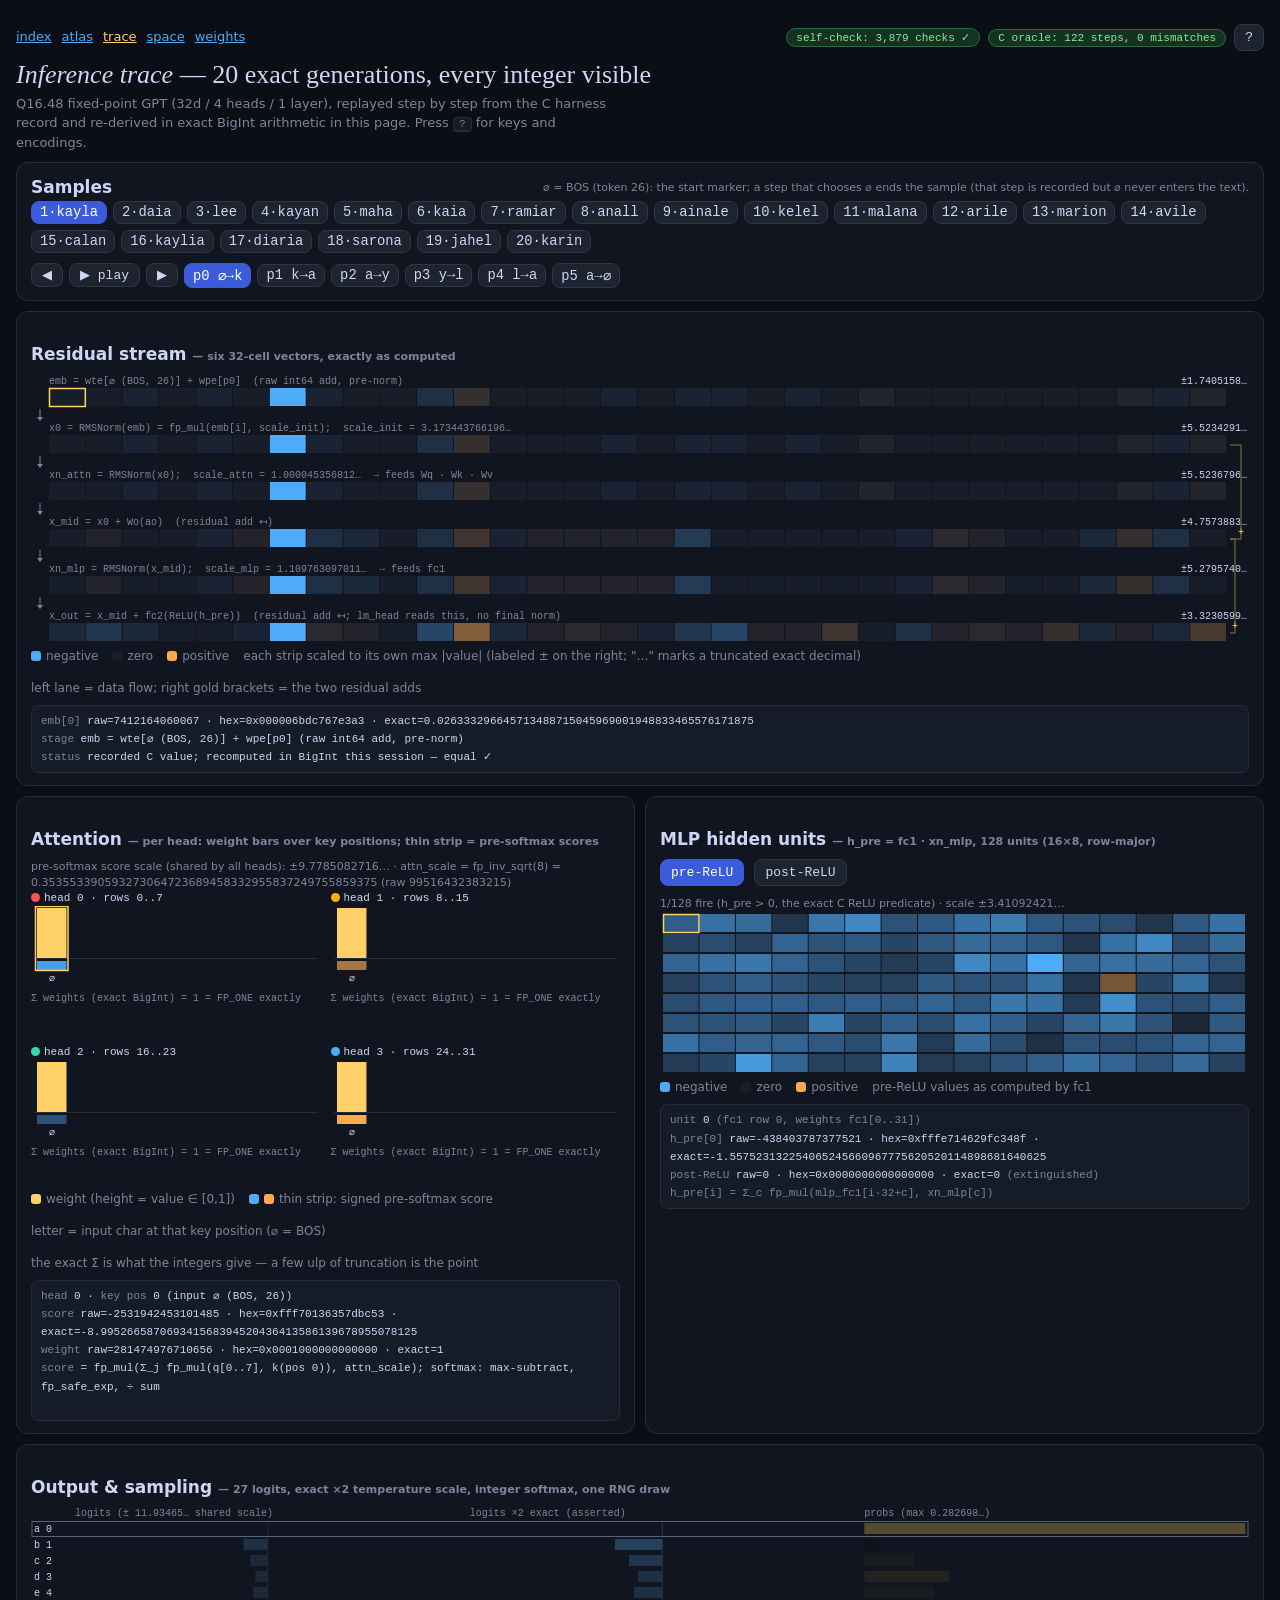
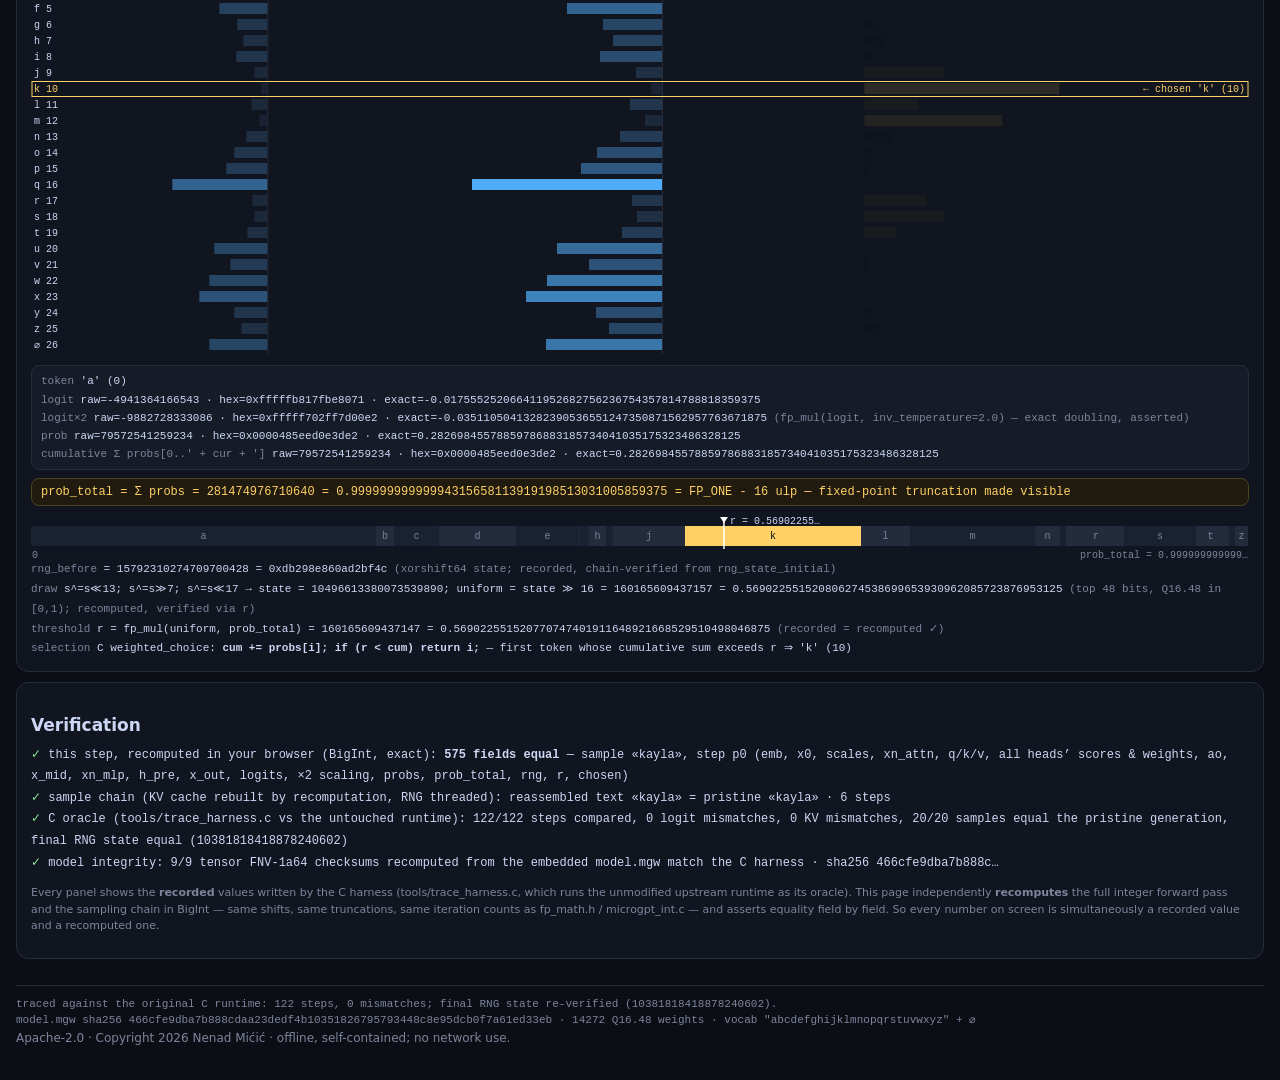
==== site/trace.html @ e71ec783 "Initial release: int-llm-viz Four self-contained offline pages visualizing the int-llm Q16.48 intege" ====
<!doctype html>
<html lang="en">
<head>
<meta charset="utf-8">
<meta name="viewport" content="width=device-width, initial-scale=1">
<title>Inference trace — int-llm Q16.48</title>
<!--
  int-llm-viz / trace.html — "Inference trace"
  Copyright 2026 Nenad Mićić
  SPDX-License-Identifier: Apache-2.0

  Self-contained offline page. It embeds the committed model.mgw, the C
  harness trace (data/trace.json), and an exact BigInt port of the
  integer-only inference path (fp_math.h + microgpt_int.c). Every number
  displayed is either a recorded C-oracle value shown exactly, or is
  recomputed in exact BigInt arithmetic and asserted equal to the record.
  Floating point is used only for display geometry (bar lengths, colors);
  those code sites are marked "display-only".
-->
<style>
/*
 * Copyright 2026 Nenad Mićić
 * SPDX-License-Identifier: Apache-2.0
 *
 * theme.css — shared design tokens and base components for the
 * int-llm-viz pages. Dark instrument-panel dialect adopted from
 * the author's four-square-balance / three-square-balance viewers.
 *
 * Color grammar (validated against surface #0b0e14 for CVD separation
 * and WCAG contrast; see README "Design notes"):
 *   diverging (signed weights):  --neg #4dabf7  <- neutral gray -> --pos #ffa94d
 *   sequential (0..1 magnitude): surface -> --gold #ffd166 (amber ramp)
 *   categorical heads (fixed order): --h0..--h3
 *   categorical vector families (fixed order): --fam-wte/--fam-lmh/--fam-wpe
 *   status (badges only): --good / --bad
 */
:root {
  --bg: #0b0e14;
  --panel: #11151f;
  --panel2: #161b28;
  --line: #262c3a;
  --ink: #cdd6f4;
  --dim: #7f849c;
  --accent: #3b5bdb;
  --good: #40c057;
  --bad: #fa5252;
  --gold: #ffd166;
  --neg: #4dabf7;
  --pos: #ffa94d;
  --h0: #fa5252;
  --h1: #fab005;
  --h2: #38d9a9;
  --h3: #4dabf7;
  --fam-wte: #74c0fc;
  --fam-lmh: #f783ac;
  --fam-wpe: #ffd43b;
  --mono: ui-monospace, "SF Mono", Menlo, Consolas, monospace;
  --serif: Georgia, "Times New Roman", serif;
}

* { box-sizing: border-box; }

/* -------- narrow-width safety --------
 * The pages are full of long unbreakable tokens (48-digit exact
 * decimals, sha-256 hashes, two's-complement hex). overflow-wrap:
 * anywhere lets those break as a last resort instead of forcing
 * body-level horizontal scroll at narrow widths; spaces remain the
 * preferred break points, so prose is unaffected. min-width: 0 lets
 * flex/grid children shrink to fit instead of widening the page. */
* { min-width: 0; }
body { overflow-wrap: anywhere; }
pre { overflow-x: auto; }

html, body { margin: 0; padding: 0; }

body {
  background: var(--bg);
  color: var(--ink);
  font: 15px/1.5 system-ui, -apple-system, "Segoe UI", Roboto, sans-serif;
}

main { max-width: 1320px; margin: 0 auto; padding: 16px; }

h1 {
  font: italic 400 26px/1.25 var(--serif);
  margin: 8px 0 2px;
}
h1 .plain { font-style: normal; }
h2 { font-size: 17px; margin: 18px 0 6px; }
h3 { font-size: 14px; margin: 12px 0 4px; color: var(--dim); }

p { max-width: 72ch; }
a { color: var(--neg); }
a:hover { color: var(--gold); }

.sub { color: var(--dim); font-size: 13px; margin: 2px 0 10px; }

.eq, code, kbd, .mono { font-family: var(--mono); font-size: 0.92em; }

kbd {
  border: 1px solid var(--line);
  border-bottom-width: 2px;
  border-radius: 4px;
  background: var(--panel2);
  padding: 0 5px;
  font-size: 11px;
}

.card {
  background: var(--panel);
  border: 1px solid var(--line);
  border-radius: 12px;
  padding: 12px 14px;
  margin: 10px 0;
}

.row { display: flex; gap: 10px; flex-wrap: wrap; align-items: center; }

/* -------- controls -------- */
button, select, input[type="text"], input[type="number"] {
  font: 13px var(--mono);
  color: var(--ink);
  background: #1e2330;
  border: 1px solid #313646;
  border-radius: 8px;
  padding: 5px 10px;
}
button { cursor: pointer; }
button:hover { border-color: var(--dim); }
button.on, button.primary, button[aria-pressed="true"] {
  background: var(--accent);
  border-color: var(--accent);
  color: #fff;
}
input[type="range"] { accent-color: var(--accent); }

/* keyboard accessibility: an unmistakable focus ring */
:focus-visible {
  outline: 2px solid var(--gold);
  outline-offset: 1px;
  border-radius: 4px;
}

/* -------- badges -------- */
.badge {
  display: inline-block;
  font: 11px var(--mono);
  border-radius: 999px;
  padding: 2px 9px;
  border: 1px solid var(--line);
  color: var(--dim);
}
.badge.pass { color: #8ce99a; background: #143222; border-color: #2b6b43; }
.badge.fail { color: #ffa8a8; background: #3a1420; border-color: #7a2b3b; }
.badge.info { color: #d0bcff; background: #2b2150; border-color: #4c3f82; }

/* -------- legend -------- */
.legend { display: flex; gap: 14px; flex-wrap: wrap; font-size: 12px; color: var(--dim); }
.legend .sw {
  display: inline-block; width: 10px; height: 10px;
  border-radius: 3px; margin-right: 5px; vertical-align: -1px;
}

/* -------- tooltip -------- */
.tip {
  position: fixed;
  z-index: 40;
  pointer-events: none;
  background: rgba(9, 13, 21, 0.95);
  border: 1px solid var(--line);
  border-radius: 8px;
  padding: 7px 9px;
  font: 11px/1.5 var(--mono);
  color: var(--ink);
  max-width: 420px;
  display: none;
  overflow-wrap: break-word;
}
.tip .k { color: var(--dim); }

/* -------- help overlay -------- */
.help-overlay {
  position: fixed; inset: 0; z-index: 50;
  background: rgba(5, 7, 11, 0.8);
  display: none;
  align-items: flex-start; justify-content: center;
  padding: 40px 16px;
}
.help-overlay.open { display: flex; }
.help-box {
  background: var(--panel);
  border: 1px solid var(--line);
  border-radius: 12px;
  max-width: 640px; max-height: 85vh; overflow: auto;
  padding: 18px 22px;
}
.help-box h2 { margin-top: 4px; }

/* top navigation strip shared by all pages */
.topnav {
  display: flex; gap: 10px; align-items: baseline; flex-wrap: wrap;
  font-size: 13px; padding: 8px 0 0;
}
.topnav .here { color: var(--gold); }

footer {
  color: var(--dim); font-size: 12px;
  margin: 26px 0 14px; border-top: 1px solid var(--line); padding-top: 10px;
}

@media (max-width: 900px) {
  main { padding: 10px; }
  h1 { font-size: 21px; }
}


/* ---------------- page-specific ---------------- */
.badgerow { margin-left: auto; display: flex; gap: 8px; align-items: center; flex-wrap: wrap; }
#sampleStrip { display: flex; flex-wrap: wrap; gap: 6px; }
#sampleStrip button, #timeline button.stepchip { padding: 3px 8px; }
#timeline { display: flex; flex-wrap: wrap; gap: 6px; margin-top: 10px; align-items: center; }
#timeline .navbtn { padding: 3px 10px; }
.panels { display: grid; grid-template-columns: 1fr 1fr; gap: 10px; }
.panels .card { margin: 0; }
.span2 { grid-column: 1 / -1; }
@media (max-width: 980px) { .panels { grid-template-columns: 1fr; } .span2 { grid-column: auto; } }
canvas.grid { display: block; width: 100%; }
canvas.grid:focus-visible { outline: 2px solid var(--gold); outline-offset: 2px; }
.headgrid { display: grid; grid-template-columns: 1fr 1fr; gap: 10px; }
@media (max-width: 560px) { .headgrid { grid-template-columns: 1fr; } }
.headhdr { font: 11px var(--mono); color: var(--ink); margin-bottom: 2px; }
.hdot { display: inline-block; width: 9px; height: 9px; border-radius: 50%; vertical-align: -1px; margin-right: 4px; }
.headsum { font: 10px/1.5 var(--mono); color: var(--dim); overflow-wrap: break-word; margin-top: 2px;
  min-height: 45px;  /* tallest rendered state; steps must not move the figures below */ }
.inspect { font: 11px/1.65 var(--mono); color: var(--ink); background: var(--panel2);
  border: 1px solid var(--line); border-radius: 8px; padding: 6px 9px; margin-top: 8px;
  min-height: 46px; overflow-wrap: break-word; }
/* Reserved heights (max rendered state at full layout width) so per-step
   text can never change the vertical layout — figures stay pinned. */
#attnScale { min-height: 33px; }
#insAttn { min-height: 141px; }
#insMlp { min-height: 105px; }
.inspect .k, .kvline .k { color: var(--dim); }
.kvline { font: 11px/1.8 var(--mono); overflow-wrap: break-word; }
.callout { font: 12px var(--mono); color: var(--gold); background: #201b0e;
  border: 1px solid #4d431f; border-radius: 8px; padding: 6px 9px; margin: 8px 0; overflow-wrap: break-word; }
.vline { font: 12px/1.8 var(--mono); overflow-wrap: break-word; }
.vline .ok { color: #8ce99a; }
.vline .bad { color: #ffa8a8; }
.smallnote { font-size: 11px; color: var(--dim); max-width: none; }
footer .mono { overflow-wrap: break-word; }
.helpkeys td { padding: 2px 10px 2px 0; vertical-align: top; }
.helpkeys { border-collapse: collapse; }
</style>
</head>
<body>
<main>
  <nav class="topnav" aria-label="site">
    <a href="index.html">index</a>
    <a href="atlas.html">atlas</a>
    <a class="here" href="trace.html" aria-current="page">trace</a>
    <a href="space.html">space</a>
    <a href="weights.html">weights</a>
    <span class="badgerow">
      <span class="badge" id="selfBadge">self-check: running…</span>
      <span class="badge" id="oracleBadge">C oracle…</span>
      <button id="helpBtn" aria-label="toggle help overlay" title="help (?)">?</button>
    </span>
  </nav>

  <h1>Inference trace <span class="plain">— 20 exact generations, every integer visible</span></h1>
  <p class="sub">Q16.48 fixed-point GPT (32d / 4 heads / 1 layer), replayed step by step from the C harness record and
    re-derived in exact BigInt arithmetic in this page. Press <kbd>?</kbd> for keys and encodings.</p>

  <section class="card" id="sampleCard">
    <div class="row" style="justify-content:space-between">
      <h2 style="margin:0">Samples</h2>
      <span class="smallnote">⌀ = BOS (token 26): the start marker; a step that chooses ⌀ ends the sample (that step is recorded but ⌀ never enters the text).</span>
    </div>
    <div id="sampleStrip" role="listbox" aria-label="generated samples"></div>
    <div id="timeline" aria-label="steps of the selected sample"></div>
  </section>

  <div class="panels">
    <section class="card span2" id="residualCard">
      <h2>Residual stream <span class="smallnote">— six 32-cell vectors, exactly as computed</span></h2>
      <canvas id="cnvRes" class="grid" tabindex="0" aria-label="residual stream vectors; arrow keys move the cell cursor"></canvas>
      <div class="legend" id="resLegend"></div>
      <div class="inspect" id="insRes">hover a cell, or focus the grid and use arrow keys.</div>
    </section>

    <section class="card" id="attnCard">
      <h2>Attention <span class="smallnote">— per head: weight bars over key positions; thin strip = pre-softmax scores</span></h2>
      <div class="smallnote" id="attnScale"></div>
      <div class="headgrid" id="headGrid"></div>
      <div class="legend" id="attnLegend"></div>
      <div class="inspect" id="insAttn">hover a bar, or focus a head and use ← →.</div>
    </section>

    <section class="card" id="mlpCard">
      <h2>MLP hidden units <span class="smallnote">— h_pre = fc1 · xn_mlp, 128 units (16×8, row-major)</span></h2>
      <div class="row">
        <button id="btnPre" aria-pressed="true">pre-ReLU</button>
        <button id="btnPost" aria-pressed="false">post-ReLU</button>
        <span class="smallnote" id="mlpFire"></span>
      </div>
      <canvas id="cnvMlp" class="grid" tabindex="0" aria-label="MLP hidden units; arrow keys move the cell cursor"></canvas>
      <div class="legend" id="mlpLegend"></div>
      <div class="inspect" id="insMlp">hover a unit, or focus the grid and use arrow keys. <kbd>R</kbd> toggles pre/post ReLU.</div>
    </section>

    <section class="card span2" id="outCard">
      <h2>Output &amp; sampling <span class="smallnote">— 27 logits, exact ×2 temperature scale, integer softmax, one RNG draw</span></h2>
      <canvas id="cnvOut" class="grid" tabindex="0" aria-label="logits, scaled logits and probabilities per token; up and down arrows move the row cursor"></canvas>
      <div class="inspect" id="insOut">hover a row, or focus the grid and use ↑ ↓.</div>
      <div class="callout" id="totLine"></div>
      <canvas id="cnvRoul" class="grid" tabindex="0" aria-label="roulette strip of cumulative probabilities with the sampled threshold r; left and right arrows move the segment cursor"></canvas>
      <div id="roulText"></div>
    </section>

    <section class="card span2" id="verCard">
      <h2>Verification</h2>
      <div class="vline" id="verStep"></div>
      <div class="vline" id="verSample"></div>
      <div class="vline" id="verGlobal"></div>
      <div class="vline" id="verFnv"></div>
      <p class="smallnote">Every panel shows the <b>recorded</b> values written by the C harness (tools/trace_harness.c, which runs the
      unmodified upstream runtime as its oracle). This page independently <b>recomputes</b> the full integer forward pass and the
      sampling chain in BigInt — same shifts, same truncations, same iteration counts as fp_math.h / microgpt_int.c — and asserts
      equality field by field. So every number on screen is simultaneously a recorded value and a recomputed one.</p>
    </section>
  </div>

  <footer>
    <div id="footTrace" class="mono"></div>
    <div class="mono" id="footSha"></div>
    <div>Apache-2.0 · Copyright 2026 Nenad Mićić · offline, self-contained; no network use.</div>
  </footer>
</main>

<div class="tip" id="tip" role="tooltip"></div>

<div class="help-overlay" id="help" role="dialog" aria-modal="true" aria-label="help">
  <div class="help-box" id="helpBox" tabindex="-1">
    <h2>Help — encodings &amp; keys</h2>
    <h3>Number format: Q16.48</h3>
    <p class="smallnote">Every model scalar is an <span class="mono">int64</span> "raw" value; its meaning is
      raw / 2<sup>48</sup>. FP_ONE = 2<sup>48</sup> = 281474976710656 represents 1.0. Inspectors show three exact forms:
      the raw integer, its 16-digit two's-complement hex image (the bytes on disk), and the exact decimal
      (2<sup>-48</sup> has a terminating decimal expansion, so at most 48 fraction digits — nothing is rounded).
      Labels shortened for space always end with "…" and are prefixes of the exact decimal; inspectors show every digit.</p>
    <h3>Recorded vs recomputed</h3>
    <p class="smallnote">All displayed numbers are the C harness record. On load, this page parses the embedded model.mgw,
      re-verifies all 9 tensor FNV-1a64 checksums, re-verifies the whole xorshift64 chain (every step's rng_before, r, and the
      final state), and recomputes sample 1 completely in BigInt. Selecting any step recomputes that whole sample from scratch
      (KV cache rebuilt by recomputation, not from the record) and compares every field; the Verification panel reports the
      exact count of equal fields. Bar lengths and colors are float display geometry only — never the numbers.</p>
    <h3>Color encodings</h3>
    <p class="smallnote">Signed values use one diverging ramp: negative #4dabf7 ↔ dark neutral ↔ positive #ffa94d, symmetric
      about zero; each strip labels its endpoints with the actual max |value| in view. Probabilities and attention weights in
      [0,1] use a sequential ramp from the panel surface to gold #ffd166 (bars also encode value by height/length).
      Heads keep fixed colors — h0 #fa5252, h1 #fab005, h2 #38d9a9, h3 #4dabf7 — used only in head labels, never for data
      values, and always accompanied by text. Numbers are always drawn in ink, never in ramp colors; color is never the only
      encoding.</p>
    <h3>Panels</h3>
    <p class="smallnote"><b>Residual stream</b> — the exact stage order of inference_forward():
      emb = wte[token] + wpe[pos] (raw int64 add) → RMSNorm gives x0 (scale_init) → RMSNorm gives xn_attn (scale_attn) which
      feeds Wq/Wk/Wv → x_mid = x0 + Wo(ao) (residual add) → RMSNorm gives xn_mlp (scale_mlp) which feeds fc1 →
      x_out = x_mid + fc2(ReLU(h_pre)) (residual add). RMSNorm here is: ms = Σ fp_mul(x[i],x[i]) / 32 (integer divide),
      scale = fp_inv_sqrt(ms + FP_ONE/100000), out[i] = fp_mul(x[i], scale). The left lane arrow is the data flow; right lane
      brackets mark the two residual adds. There is no norm after x_out: lm_head reads x_out directly.</p>
    <p class="smallnote"><b>Attention</b> — head h owns dims 8h..8h+7 of q/k/v. score(s) = fp_mul(Σ_j fp_mul(q_j, k_j(s)), attn_scale)
      with attn_scale = fp_inv_sqrt(8) = 0.353553… (raw 99516432383215). Softmax per head: subtract the max score, fp_safe_exp
      (clamped to ±10), sum, then weight(s) = fp_mul(e(s), fp_div(FP_ONE, sum)). Bars: height and gold ramp = weight; the thin
      strip below is the signed pre-softmax score (diverging ramp); the letter under each bar is the input character at that key
      position (⌀ = BOS). Σ weights is the exact BigInt sum of the recorded weights — integer truncation usually leaves it a few
      ulp below FP_ONE, and it is displayed exactly as the integers give it.</p>
    <p class="smallnote"><b>MLP</b> — h_pre[i] = Σ_c fp_mul(fc1[i·32+c], xn_mlp[c]) (fc1 row i), shown pre-ReLU (diverging) or
      post-ReLU (post = max(0, h_pre); units with h_pre ≤ 0 are extinguished — outline only). "N/128 fire" counts h_pre &gt; 0,
      the exact C predicate.</p>
    <p class="smallnote"><b>Output &amp; sampling</b> — logits = lm_head · x_out. Temperature 0.5: the C code multiplies each
      logit by inv_temperature = fp_div(FP_ONE, FP_ONE/2) = 2.0 exactly, so logits_scaled is an exact doubling (asserted per
      element every step). Softmax over the scaled logits gives probs; prob_total is their exact integer sum — truncation
      leaves it a few ulp below FP_ONE, and the callout shows the exact gap. Sampling draws ONE xorshift64 value
      (s^=s≪13; s^=s≫7; s^=s≪17), takes the top 48 bits as uniform ∈ [0,1), and computes r = fp_mul(uniform, prob_total).
      The chosen token is the first whose cumulative probability exceeds r — verbatim C: <span class="mono">cum += w[i]; if (r &lt; cum) return i;</span>
      (fallback n−1 if the loop completes). The roulette strip shows the 27 cumulative segments with the marker at r
      (marker position is display geometry; the label carries the exact r).</p>
    <h3>Keyboard</h3>
    <table class="helpkeys">
      <tr><td><kbd>[</kbd> <kbd>]</kbd></td><td>previous / next sample</td></tr>
      <tr><td><kbd>←</kbd> <kbd>→</kbd></td><td>previous / next step (when no grid is focused)</td></tr>
      <tr><td><kbd>Space</kbd></td><td>autoplay (1 step/s; runs on into the next sample, wrapping at the end)</td></tr>
      <tr><td><kbd>R</kbd></td><td>toggle MLP pre-ReLU / post-ReLU</td></tr>
      <tr><td><kbd>Tab</kbd></td><td>move focus between controls and grids</td></tr>
      <tr><td>arrows in a grid</td><td>move that grid's cell cursor (residual and MLP: 2-D; attention: ← →; output: ↑ ↓; roulette: ← →)</td></tr>
      <tr><td><kbd>?</kbd></td><td>toggle this help</td></tr>
      <tr><td><kbd>Esc</kbd></td><td>close help</td></tr>
    </table>
    <p><button id="helpClose">close (Esc)</button></p>
  </div>
</div>

<script>
/*
 * Copyright 2026 Nenad Mićić
 * SPDX-License-Identifier: Apache-2.0
 *
 * mgw.js — exact in-browser parser for the MGW v1 checkpoint container
 * and exact Q16.48 formatting helpers.
 *
 * Exactness contract:
 *   - Every stored scalar is decoded into a BigInt64Array; no value ever
 *     passes through floating point on the way in.
 *   - Q48.toDecimalString() renders the exact decimal value of a Q16.48
 *     integer (finite: at most 48 fraction digits, since 2^-48 has a
 *     terminating decimal expansion).
 *   - Q48.toNumber() converts to IEEE-754 float64 for display geometry
 *     only. The conversion is exact if and only if |raw| < 2^53;
 *     Q48.isExactAsNumber() reports that. (Every weight in the committed
 *     model.mgw satisfies it; the build pipeline asserts this.)
 *   - fnv1a64() mirrors the C harness's checksum over the little-endian
 *     byte image of each tensor, so the page can prove it parsed the
 *     same bytes the C loader used.
 *
 * The MGW v1 layout implemented here follows microgpt_int.c:
 *   64-byte header  { "MGW\0", u32 version=1, u32 endian_tag=0x01020304,
 *                     u32 num_tensors, u64 index_offset, u64 data_offset }
 *   64-byte config  { 10 x i32: hidden_dim, num_heads, num_kv_heads,
 *                     head_dim, num_layers, intermediate_dim, vocab_size,
 *                     max_seq_len, rope_theta, lm_head_tied }
 *   num_tensors x 96-byte index entries
 *                   { char name[64], u64 num_elements, u64 data_offset,
 *                     u32 ndims, u32 shape[2], u32 reserved }
 *   packed int64 tensor data.
 *
 * The file format is host-native endian with a rejection tag; the
 * committed model.mgw was written on a little-endian host, and this
 * parser reads all fields explicitly little-endian, verifying the tag.
 */
"use strict";

const Q48 = (() => {
  const FRAC_BITS = 48n;
  const FP_ONE = 1n << FRAC_BITS;
  const MASK = FP_ONE - 1n;
  const EXACT_LIMIT = 1n << 53n;
  const POW5_48 = 5n ** 48n;

  /* Exact decimal string of raw/2^48 (terminating, trailing zeros trimmed). */
  function toDecimalString(raw) {
    const neg = raw < 0n;
    const a = neg ? -raw : raw;
    const ip = a >> FRAC_BITS;
    const fr = a & MASK;
    if (fr === 0n) return (neg ? "-" : "") + ip.toString();
    const fs = (fr * POW5_48).toString().padStart(48, "0").replace(/0+$/, "");
    return (neg ? "-" : "") + ip.toString() + "." + fs;
  }

  /* Generic exact decimal for other fixed-point scales (e.g. Q32.96 dot
   * products, where value = raw / 2^96). */
  function fixedToDecimalString(raw, fracBits) {
    const fb = BigInt(fracBits);
    const one = 1n << fb;
    const neg = raw < 0n;
    const a = neg ? -raw : raw;
    const ip = a / one;
    const fr = a % one;
    if (fr === 0n) return (neg ? "-" : "") + ip.toString();
    const fs = (fr * 5n ** fb).toString()
      .padStart(Number(fb), "0").replace(/0+$/, "");
    return (neg ? "-" : "") + ip.toString() + "." + fs;
  }

  /* float64 for display geometry. Exact iff |raw| < 2^53. */
  function toNumber(raw) { return Number(raw) / 2 ** 48; }
  function isExactAsNumber(raw) {
    return (raw < 0n ? -raw : raw) < EXACT_LIMIT;
  }

  /* 16-hex-digit two's-complement image (what the bytes on disk mean). */
  function toHex(raw) {
    return "0x" + BigInt.asUintN(64, raw).toString(16).padStart(16, "0");
  }

  return { FRAC_BITS, FP_ONE, toDecimalString, fixedToDecimalString,
           toNumber, isExactAsNumber, toHex };
})();

/* FNV-1a 64 over the little-endian 8-byte image of each element, in index
 * order — bit-compatible with fnv1a64() in tools/trace_harness.c. */
function fnv1a64(arr /* BigInt64Array */) {
  const PRIME = 1099511628211n, M = (1n << 64n) - 1n;
  let h = 1469598103934665603n;
  for (let i = 0; i < arr.length; i++) {
    let u = BigInt.asUintN(64, arr[i]);
    for (let b = 0; b < 8; b++) {
      h ^= u & 0xFFn;
      h = (h * PRIME) & M;
      u >>= 8n;
    }
  }
  return h; // BigInt, unsigned 64-bit
}

/* Exact integer dot product of two BigInt64Array slices. The result is a
 * plain BigInt at Q32.96 scale: value = result / 2^96. Summation of
 * arbitrary-precision integers is exact; nothing is rounded. */
function dotExact(a, b, aStart, bStart, len) {
  let s = 0n;
  for (let i = 0; i < len; i++)
    s += a[aStart + i] * b[bStart + i];
  return s;
}

function b64ToBytes(b64) {
  const bin = atob(b64);
  const out = new Uint8Array(bin.length);
  for (let i = 0; i < bin.length; i++) out[i] = bin.charCodeAt(i);
  return out;
}

/* Parse and validate an MGW v1 image. Throws Error on any structural
 * problem. Returns:
 *   { config, tensors: [{name, ndims, rows, cols, numElements,
 *                        dataOffset, raw: BigInt64Array}],
 *     byName: Map, weights: [tensors minus tokenizer/rng],
 *     uchars: "abc...", bos, vocabSize, rngState: BigInt(u64),
 *     numWeights, fileSize }
 */
function parseMGW(bytes /* Uint8Array */) {
  const HEADER_SIZE = 64, CONFIG_SIZE = 64, INDEX_ENTRY_SIZE = 96;
  const dv = new DataView(bytes.buffer, bytes.byteOffset, bytes.byteLength);
  const fail = (msg) => { throw new Error("MGW parse: " + msg); };

  if (bytes.length < HEADER_SIZE + CONFIG_SIZE) fail("file too small");
  if (!(bytes[0] === 0x4D && bytes[1] === 0x47 && bytes[2] === 0x57 &&
        bytes[3] === 0x00)) fail("bad magic (want \"MGW\\0\")");
  const version = dv.getUint32(4, true);
  if (version !== 1) fail("unsupported version " + version);
  const endianTag = dv.getUint32(8, true);
  if (endianTag !== 0x01020304) fail("endian tag mismatch (not little-endian)");
  const numTensors = dv.getUint32(12, true);
  const indexOffset = Number(dv.getBigUint64(16, true));
  const dataOffset = Number(dv.getBigUint64(24, true));
  for (let i = 32; i < 64; i++)
    if (bytes[i] !== 0) fail("nonzero reserved header byte at " + i);

  const cfgNames = ["hidden_dim", "num_heads", "num_kv_heads", "head_dim",
                    "num_layers", "intermediate_dim", "vocab_size",
                    "max_seq_len", "rope_theta", "lm_head_tied"];
  const config = {};
  cfgNames.forEach((n, i) => { config[n] = dv.getInt32(HEADER_SIZE + 4 * i, true); });

  if (indexOffset !== HEADER_SIZE + CONFIG_SIZE) fail("unexpected index offset");
  if (indexOffset + numTensors * INDEX_ENTRY_SIZE > bytes.length)
    fail("index exceeds file");
  if (dataOffset !== indexOffset + numTensors * INDEX_ENTRY_SIZE)
    fail("unexpected data offset");

  const tensors = [], byName = new Map();
  let end = dataOffset;
  for (let i = 0; i < numTensors; i++) {
    const off = indexOffset + i * INDEX_ENTRY_SIZE;
    let name = "";
    for (let j = 0; j < 64; j++) {
      const c = bytes[off + j];
      if (c === 0) break;
      name += String.fromCharCode(c);
    }
    const numElements = Number(dv.getBigUint64(off + 64, true));
    const tOff = Number(dv.getBigUint64(off + 72, true));
    const ndims = dv.getUint32(off + 80, true);
    const s0 = dv.getUint32(off + 84, true);
    const s1 = dv.getUint32(off + 88, true);
    if (ndims !== 1 && ndims !== 2) fail(name + ": bad ndims " + ndims);
    const rows = s0, cols = ndims === 2 ? s1 : 1;
    if (rows * cols !== numElements) fail(name + ": shape/count mismatch");
    if (tOff % 8 !== 0) fail(name + ": unaligned data");
    if (tOff + numElements * 8 > bytes.length) fail(name + ": data exceeds file");
    const raw = new BigInt64Array(numElements);
    for (let j = 0; j < numElements; j++)
      raw[j] = dv.getBigInt64(tOff + 8 * j, true);
    const t = { name, ndims, rows, cols, numElements, dataOffset: tOff, raw };
    tensors.push(t);
    byName.set(name, t);
    end = Math.max(end, tOff + numElements * 8);
  }
  if (end !== bytes.length) fail("trailing bytes after tensor data");

  const uc = byName.get("tokenizer.uchars");
  const rng = byName.get("rng.state");
  if (!uc || !rng) fail("missing tokenizer.uchars or rng.state");
  if (uc.numElements !== config.vocab_size - 1)
    fail("tokenizer.uchars length disagrees with config.vocab_size");
  let uchars = "";
  for (let i = 0; i < uc.numElements; i++)
    uchars += String.fromCharCode(Number(uc.raw[i]));

  const weights = tensors.filter(
    (t) => t.name !== "tokenizer.uchars" && t.name !== "rng.state");
  let numWeights = 0;
  for (const t of weights) numWeights += t.numElements;

  return {
    config, tensors, byName, weights, uchars,
    bos: config.vocab_size - 1, vocabSize: config.vocab_size,
    rngState: BigInt.asUintN(64, rng.raw[0]),
    numWeights, fileSize: bytes.length,
  };
}

/* Export for Node-based cross-checks; browsers just use the globals. */
if (typeof module !== "undefined" && module.exports)
  module.exports = { Q48, fnv1a64, dotExact, b64ToBytes, parseMGW };

</script>
<script>
"use strict";
/* ================= embedded data (substituted at build time) ========== */
const MGW_B64 = "[base64]/JfwAAprXuiCNQAABzm3nbEO///+DgGyts5P//jOibFAgzAACdOX7TOtf//wco/l5W0P//1FlvjMr9//8LresMcOf//zJvncNShf//fSf16WZY//8+92tm7QwAAPii6A82CgAAN/EKdYHo///s3qPV7RcAAPt1VvF1BgAAcJHQxzUdAABgC2AnRfL//4rbQ7WtDQAAc69F6AL3//+XrbFA+rX//8tZPDJfwv//q6GKrQbSAADkg+ko8A4AAMkL9/Kn////jpTSWBr+//9tzU2W5x8AANtLUxQUlQAAv6iXvJoeAAD2HTHyq+r//6RRWJYQg///9d6aM1gnAAAiIh+stloAABkpDzKEyf//5OErDU01AAAQdnoqY4H//5zXuQYo2///XVx4Pwp6//9qtuWar4gAAGMnDgb1wQAATUXHX74ZAADDZa2yPhUAAOUjItja3P//Gq4j+B6e//8ep4rfIS0AAOLtkKgDEgAACBc8MQ33///WE+SSl+b///4VUHxxQgAAQJYasDkUAQCGpbxRalgAAFrsdVsXuwAA5rT045zh/v+WW9VPghf//71QRdsIqf//HS1SbKSzAAAOcBNFGXUAAOb/i9c0+///bmx+mqqw///Q4KcOwtH//6P7aYG1L///osFdqxB7AACpZ7dGGUIAAOZg9YCOeAAALoG7vnFn//+/eB0o/2UAAAfLzRUk////gQ4Z1Ltg///BeuR2ztP//9/uphQ9af//VAfkXSELAABysXQCD3z///bk5an+xv//NXWfn/hMAAA2Vov84hMAAJJ229xuaAAAujAN1d47AADpu6j0TSAAAGi/DiqE8P//nkhLRzjX//9hRLZmoUT//zhZ3F5EbwAAu83Cs1TF//+FTyWUuTEAAB7a3rvd+f//MXNATURu///E8tz65rH//1k9SaDaiAAAoVHWcpd7AAAOeAM1PcD///hrnNgwRgAAhAGLqcbR/v9BUnTA3QsAANTS1Un2rAAA2c8mwYtO///yAJ0p/BwAAK5G4xXeAwAAO3OjsNpq//+rtELvfvD//yZIBH11av//+SGrfp70//8qsjtLKtj//1Um4VVcHwAAQZrDlgudAADCIJNnI+P//xbVzZMTnAAAPLrDDRReAAAPU9URc5L//3bpHHe7yP//ULypXSbj//+t+mH5nxEAADN2n4ib9P//feeDMnv4//9svwlElFsBAM9dQowiKwAAQWuDZmHm//+iOy9zM6b//7aU0pA6tP//fsAokX18///y6D8ihUIAAD47XDAYGgAA8AicRybE//+nwXxrUtX//+AOoRbx3v//2zG3Icri//8I+gpOdosAABYkRyro1v//ZHpYQKjJ//8qMkX79nIAAFQ8i4NSJAAAi4TwFdgnAAD5CyGdplEAACKdVs61KQAADq9F8D05//+4edcQ36H//7wnpBXO9///49bv8DuM//+vR5rP8AAAAAhgFmZcBf///4Zks0my//+2sxfJsuz//3SbNb+4RQAAB7Q7KJk2AACzZBFESMT//8OdXCpZ7///pnntczoRAABOU16vmBAAAOkpxl2/4P//NKgoPVsO//83rtrt08v//4Co9hR3mAAAINC/DAFyAABVevhrwuf//5Sd5CeKyf//0LnZs4/W//8PGJYZsXIAAELJgsJ2AQAApm+2nrW0//8FIh5OZcT//21xB8lu5f//+fD2ys8uAADaiWMYTYf//yuWXOF5PgAAc0V8ehmR//+/7Cp/KDQAAGppxnkxsP//vLghHFUBAADb1tUyLvH//3RDxZr44f//QK6vuqRLAADZaoGDHt3//0P6ADwh6///ljf4fo7k///uLcOLmRoAAKvMkSf39v//Vm9cnX8UAADNWnFIdB8AAAJuovUpNwAAHGSWNuQsAADjSeHVgiUAACDMTpKl1///JLanlxg2//+uuvAJ7Nv//4Kh0S17QgAAhya14nkrAACpwu4Yq/b///bkywRMwf//SjgFwrbX//+dR3V/w+n//4E93oLa+P//89EcE8my///dLGoSlQQAAMquxHK04P//rqii6foZAADFVIK9QN///0C/zncGsv//NKsDBumj//+4DSavyb7//9d1xWMUngAATEF3spL8///LNoVnoFwAAD6Y8CD3WQAAoZgKiL6C//8D8KN5T1EAAGKrjkAjMQAA8wxO27jk//9/98nBC6H//0Sb7CIL4wAAPSjoyl2z//9ZtdY4ip8AAOMzO7WbGwAATyWjt6n/AABk1ZJcNJP///eMrB89lP//wzJ4Zx6R//+3Ww0l15IAAAult7UrYAAA3kM+ngoKAAAj/QjCVWf//72ZqX4U/P7/54wcVhOE//9lp1jlbnwAABIdkB7otP//DLUxepxXAAB8D/k1dWkAADov1vMF2v//ektie65yAAAdQ4sytOr//yd6RAj+VgAARILbQJSI//8r6U1xuNz//yWr8rxUaAAAy60GTha8//8vunQA/yABAOHnYLSIQAAAxL+M5CwHAAAXT5rMJ7j//4q2kq0SJQAAbinvf5Z0AAAMlN9LGxgAANqLgawIBwAATuv1zjfOAADUMOlZJMj//3nVZWsPFQAAu1SMFWHb//9wexyiwzAAAIaKDMo6lP//craN6Q4FAABLgZW1VBkAAAs5S/BA8f//V1QIGubD///6QSMv4c7//2Ll0KCTFwAA2sLVGdZ7AAAFih7CSL7///C+YYp3y///PgBAbcHG//8MduFvyQAAAL4RERbO////pC99YzXv//9pbRYV5vn//6hxAgRx7f7/IgooaGQd///XhGgF0UEAALi8OxgH8v//VBQeyRlQAABtakjei+H//5a/BMxos///hwY6omPz//+qfOAfaPL//4yy44oxBwAAUyoKc/mS//9/cl6YD/P//5fq+y/GuP//GEorcV7C//8AM7mO2tb//1W91lveAgAAfe73Om/p//+DJ1MeqRwAALtD622hFQAARJqf9hDZ//+HmqQiqxsAAPtYCHYDy////jRc0OwsAABAca3TrykAAGtoPx8ulP//l1b0I4EdAAAKevm9FXoAAJsXB/Hh4f//LjWq0m95//8j/2w2EtX//9bJ8FbAiv//4acw/IOV//+O2jNcunb//0pEBV4qq///TigpUZgwAACtw7H+7fr//97Pex0o2wEA6A0auhD///+xTXIDHwkAAD/dP1KF8P//wtkOuYnQ//8pcK8IqfP//9Ly1XFRLwAAYMww/8RsAAB3h+MKjIIAAPLfNQqkX///K9E4uSig///OwFocJ2oAAKk56EU5agAAyFD5Gwjf/v/oNJSD7/f//zb+eYRgRwAAteqDJfMKAACZXdG7O4D//+50T8XxEf//hgS3xRIeAAD6rPPu1moAAIaSSNK4LAAAakl8OnNhAADutyRF+9P//6hBbhWm6v//xwL5xcjx//+C3SHiqU7//5433Uptjv//mx5GF8W2//93OOZbdOD//8al7NJEOgAAHhAdO5Ts///t1/NU8BABAEps+zOSlf//zkqhkCBaAAArUgq9oqMAAOEXT+I3EwAAkEYgOZXp///ITZjoKeb//xZi0Mesof//yWZOtTj5AABNy3ncHez//6HNvgY6NQAAL48GK7wWAABm6WE0kpn//1LDe02L+P7/nhoepPJhAAAMjXFmUCcAAE5Hh+xz/P//0x9yXT+o//+VcRYP3jP//wq4jN5YMwAAyfe+iBwQAABrxtSnj67//ztqCHuJwv//v1V8awG9///oNCOZ/yQAAMU3uHK1MgAAr/BihkN4AACcwjaCVwkAAGwbymqcyf//RNSDDfPb///wjDnNhf3//26MfOQRXP//+BN8uYYBAQDm5pJkk+T//1sDSqp/fgAAxta46epXAADY5e/p+3gAABFCSBcjrf//kczMaz5jAADYEr3wAd3//woK+pVXbQEAppnNAaNUAACmRU8hVhoAAMOi/XQkx///aYJPJS0FAABpQF5kND7//+s6+WjsQgAA/wxDk44hAAAwMkuE4lb//23E5oO3mP//jb/gx37T//94EOPUbz4AAMbi53UprP//dxLhqVFQAABlQEQb1zoAAJTa+ZYoOAAA6m3OQ+qH//9yVMBEblsAAItamA3PgP//lnvx5r4KAACluJLSbdP//4JKbwrVTwAAtCSMkpyZ//9suU43X4X//yxeLZyKBwEAqVhYB/iOAAAwhfep6S0AAFYhXQFBr///iL/NtvgEAABMaMbV4Nv//884H8SlzgAAn7+flUPj//8hnIffwPQAAFI2H+/OUQAAKWZW/Uvw//8TrXWUtj8AAGIo4Nsyuf//YpMxCVUq//9qxt3JjE4AAGD+AEvqt///KcuPJ0wYAABiaoAwHgUAACUXa/+kjv///XiigdqBAABTDTviukoAAKppxaa+6P//XOmj1nKI///ira3ouUUAAGI1L9Xc5f//79iMJu7x//8WIJQASvv//3Cm1qgNFwAA40qKuCau///gm9W/w53//6KYgzZEhv//2mW5A6zy//+98XzV7ecAAO6DN9E60gAAkT6R+y3E//9EEZiydcf//2RyFHVFe///ezUeCP8FAABM4JmBixQAAD4dd3/YMQAAoORChKsoAADLX4ZYMBUAAH/BCNG75f//pa2OBGcZAABFZAQ3IgcAAOMnQMMrSQAAEDrQ+xEsAAAYmlZ0Pu///xxyIaAMqf//W1dcXXJjAACo0oWotUQAABXr4AuVKwAAS2Bu3fwAAAAUnbbhFdT//xWcF9cjQgAA6JbT9wiUAAADzwZGs20AANZPTzxghwAAYgZCToBCAACAj6MpaYcAAC1EWZNpA///FGMsgsdD//9elx5GDSQAAOSC1dgNBAAAtWLsB0St///qvkQz+EH//2sGYpvyi///Nd1CG5pg//9MdeeCfRgAAP7vYXL5JAAAXcdHF0b7//8VWb4IZJEAAFXNYgiExP//S3hRCCS6//+dQYcO6e///48O7oCIiv//t3Hzc2bv///3QAoVs14BADjBU2cRff//kIVyQdU3AABiPbwEaX0AAMxjRN6lKQAA15VWWMRdAAAk5MZdZr3//5AyMeeDsf//JEpKhI/N///XUF3CzacAAGzDPyRT2f//adMNHi5OAADm5Q0i+Nn//4vgugpkc///xHiZcfiR//9YNFIxsNX//w8V3v2yTQAAYHO4QzYZAAABg/Rgp08AALh8FlvN8f///oXDQ1Cm//+XjYji43MAACAj5gBHOQAAyj3l73UhAADvAz9z2iEAAE0w2u8/6f//236n8n/N///v1kPWt+n//05RwciX6f//NrsW063d//90Kxguf1z///e0LHoVp///vez1JDe7//94j3iIAF0AAPcHQLncZwAA2VxZp1k/AACGLZXGMgsAABi+lcoyUf//sCoq7Kms///ABzQnlmkAAD+opR63p///rJLtNP0SAAAglmC4wrn//9xpjS3Asf//BfdA3ynP//8Ms6uH804AAHTx0se+EQAA1TyjSw92AAANcds9UwYAABzDD2BmTwAAk/15AZOZAABquGG4Xo///11abbK6UQAA1hykiVMOAAAl0mjxMJr//8PuT7CK7v//LxsHaOHM///cNrokN20AAIQro920FwAAY/u+MiNBAAA9eOLkOFUAACYSmi7sTAAA5wA0E2u7AABTwl8Hyj8AAIujaxkMAQAAgHewyu2i//+BVhcrTggAAHnPU27qPgAA6eu+phxBAAAUOxVKgnn//9s+GkumQAAAZJZpnk5DAABXntkBx1sAAPMVYm24uf//MYDQJbXi//84mjDWsOf//xtldNfeGQAAHqotpf8ZAADsCXjzAB4AAAWff+Gr9v//o4wnc+MrAABYs5G0QvT//0iFB2MToP//u+ZhjpaDAADv1ORWWSUAAOKbxBXIBgAAnI7FNB9hAACJ4LDh4KL//+cAEMPlGAAAWsrzZo5xAAAzZ0o2iTwAAPyXa2eIigAAAjOMg0bM//+SeBe+nCsAAGwwrxElBAAA1QqnwnDE///KhaRfS6v//8JG7gi4/f//suM4toD////Z5npDiLn//7HPHmze+P//KRN48JHN///xsu8bLvT//9j1WDvoCAAAhjbTAxotAAAD0Jr4OfL///hZJctSpP//aJHgFKYiAAA/9TvrYcb//7z95e1ojf//VKGe/Kmf//+8iIiEAtT//8tE1L0aGwAA4xdr8Ph///+LaLJAOT0AAE+uoNrghgAAEaCDJM3i///gnyQw+JoAAEExqwbaoAAAeuNvjSzP//82JquQAfv//5riGYg95///T+chuUqC//8Jfa3FXvr//8hJY1Nu5///GN+ryhu5///+Iy6y++H//+T2znjCQQAAxVPOnWIDAACaA6Am/O3//4F/spnalP//65L468crAACQ/Kg+OR8AANn9iw+qff//7iCf39WZ///CsvMPDyAAAPy3CqnJVP//j87C6WT5//9YbTM06Jz//6d9vw9svf//SrKlqS8gAABamgTbVsP//5dj737Kkv//PbL9n3jN//+jN4nhZT4AAL8GgMfU3f//wERfTfRlAABNGmPpHogAALabhnslgf//QDaL2vE5AABEBkQOzJsAAOuqS3wPkv//X3ZbkGlEAADtFe7vrCgAAErHPFfAsf//W1nVFC1xAAD/Fut2DygAAEuRRqXfNAAAihYdRFQXAADjThaFX5L//xBWXNEVbP//+MFI/a2QAAAik9hkTJ///wMWsJD0egAAHZdOR5mC//8d31Flu/z+/0MhgpSErf//7k7DQFZzAABuqG5S4+3//yiupXYBNgAAg73txAQxAACnO2bEgKAAAJMgwWPEHwAAaW0OnvATAABx9G3l2k0AAIKkea+lhv7/WypC4KRy///msg2DYMT//64sUGZr8f//Kvlxh+nR///cNsbK+fH//yHQug4t/f//1oua3JPi//94bMwAwEoAAJHJwX0uHgAAmgtzrYwOAABXpzbvu7z//0eV315ojf//wxBeSSbT//8JQ+trCPb//4zATBpyNf//0NWzFJ5ZAAAiw4IjJKQAAKbn/UuubgAAxdgmdgj1//8pRt62NTcAAO73As76AgAAFNUJJGoRAACcxMswsOf//7pkdDx34v//FaDzOdMzAAD7LibQ5uz//9TjpkrkMgAA6Huj8/Og//92RO7FXeYAAN5Hhsnpu///kJU/WKtDAABqVAQRojAAAIWxJ4ByoAAA82kC2+GK//89ubGRUlP//3xlMDlhPgEAbORavAz/AABwz+6tuYsAAAJ1d71LMgAAzDZIVMM1AADqR2sNM////+s3DL9H1AAAKbTNKwAFAABnf8TdRdgBAEcdxSpoXAAAUdgYXIUWAAAdkB+GTqj//zoCoWOm3v//ZFi1JVv5/v8ncAGWITQAAD3BjNcoewAA0NHY65cj//+8ud3s2cv//woNtM5EMP//POCFYPPN//90d8qy9qEAAJ6fnkZTWwAAKjvrBUTG//9dF1LkUsT//y2w6g8hlP//32PcG3/e///SIdIzELL//4exw+qr8///C6dYFRDX//9zXSuWZzIAANdv5sJS4f//MpD7PUCt//9ZikVi6LkAAJk98oEoQAAA8bvkJwJgAADQ90nXcxkAAKRdKArNvf//PTLlp02U//83HQbiTTUAAHVTMRV/yf//A0HrF/d8AADU3735+vX//64uqvZlPwAAiOBS1lVQAADTwcLztZb//xIm6TLikv//ay+crlwiAAD59GYJQb///3EWwjLIvf//Ad9DSnu4//+ZW9Vwgcr//3pdyFjXcAAAmGwwThpPAACkvCl4uxoAAFtWSooNQAAA51UYIkwFAACq3ur8Hc7//6NDrykl7v//vn4n4N+b//8HnfoJEx8AAEyzFVapfQAA7A+V9WX2///pWOx2/////8eMR+6Rjv//NWEdsnVcAAByzTKXrgwAAJ3vjL+GKgAAGInmjVLP//9sylv9I7n//xAdd+TiKQAAHudVxiD5//8pu6JyCNX//+E3uUyj9f//mU0UD08OAABQtns6HcP//8EMfiucKgAAYq6q+DPX//+X0RqIhPX//2mlS3sG7///B0qlOATk//+3MhXyEbj//455Tc8jBAAAwUWeRubd//8Bs7APE0kAANDphM2PIQAAk70Q4VMAAAAjVIlU71AAAOsx9GmnfwAA+Y3fncYQAAAysTDDLkQAAOhznSGUSQAAcC2VaJwyAAD2b7TUZt/+/4gQZHtrA///93nNqojc///AZ3Y4J4P//9KsD7ZV5wAAzphXV1ja//9gMw9vu93//xviboMbw///NQPe6idRAACj0DbLZP3//1b7GKoyLgAAJHiVMCAXAAC8CsbqdKb//0gozl+yBQAAXaqeowPk//9tkODoSkEAAEXsA77uhwAAg3vE5aRhAAD2x5jwSv7///0oNMImpgAAWR47l/xKAADSAhIQ69v//0eXM5T7+///2v7iCL5HAAAkMORo/QAAAPo+GADgLAAAHorJON1TAACu4O8qCyAAACM7Geremf//KtYvxXLcAADqOwQ0y6n//w2ORujR5v//tcbV4p9a//80jq2zPQMAABev3KniGQAAvxU0TcBr///HsbzNaeUAAMP1SxY/OwAAfOOdQSQ6AAABaXm3MHIAAKOBcuHRMgAAc338zvHI//8yQw9DAUgAAEtJus4QoP//UFPL58pSAQARyOGtRTMAAEcMz2rZ8///nrAINIq2///oRYx/QywAAHre0gqjDP//mFaEIjUwAADEe7F0/TEAANz7IX0plf//AOPGpbrn//+5/rlhMjL//xxHu6kdQAAAi4vQMnbf///35tHRPyMAAKkJjbmPAwAAEhKGRor9//8EkDtLpPz//4xzyqYp+v//kyd7dpr5///xiAEBFQEAANpYOu9JIv//XDIpkzLy///udRYdwgAAAI/oJRTGBQAAf9FGa6zj//+iyOqESyMAAFndub5c/f//VYlHNt7+///sy5qhOQYAABR3p/Y9+P//+YSJLSoEAABGdOciZvn//8nc51Pq+P//5mwUQ+QCAAD+FNe+a/7//71pPfAmBQAAbspnQz8IAABYEETzYwAAAGts4otqAAAAUX8L31sBAAAaikGlSP///1hL1fLpAQAAMxuOCdr7//+PB7fgYQMAACKRCNlz+f//NvsF/vIMAAD62doNLgMAAMy+wM5kBQAAlG/NN/f2//9noosh+gIAAGNYuTRV+f//6fSktgMHAADV7sOeIyD//9vL/ryz+f//lhAuJ9b9//9/oOYQtf////Ft8JQY5///Bg4xY3UZAADp7MsaJPz//3UvIDPA+///Q+y/cQLz//8I0/jf3fv//1IfodwJAQAAf/TdTDXu//9vayGHt/j//wV+LnFABQAAJPOF+PP3//9Bby58GgQAAOiS+vWWCgAA6dcCylH4///lxLFqzAEAAMpO3l99AQAAud/bMsf4//+fP2x/bfr//5JiT+vuAAAALxsREQwHAABBG105Cvv///jv6Qb3AAAAGWW8CZHu//9KvMEmMuX//3EOLH0JLwAA3fZNH7r+//89mBQg41kAAClxeiSTCAAAoeUoxCq5/v/eAswrKN///4elDmMtJgAAiYQYk4P5//8hlV4g2Q0AAKPs9FJTrP//ZhswoTDs//+0LQydht///25wsQKaMgAAdD6L5BAQAAANV7i+/IMAAELoYx8dxv//qRbIjfWiAABccG7fU9X//+SU4aw+7f//pW+dZuIDAACYrmjc7x0AAKe3bk3kq///uCoQkgLO//+AgadGeh0AAAya88hPDwAAuKWNUvEFAAAkQSJBfVH//1ohoRrhGQAA/+M18N30///MkBsDgToAAHV5KqDVq///z6OkbKjm//+Qi9ajCdz//2F1FZ+M5v//8yPvYg9XAADpI22l4jMAAPgM5oZZuv7/lbehebDh//9Y1qLMrrb//zBS6mzd7v//cjpRzozj//8KQEVzbK///0O70h97EgAA5LCgW5FQAABtJ9Vvo9L//+RJ7ZRDIAAAL3lE47hyAABm3z0gWsL//0bAtpKIYwAAZxowm04TAADhItMipikAAKxRPcDktv//Wyvqvtzx///gGky6u97//8hRNv1JCwAAUk8ibPvo///y3p6FTd///z3jVwFA2v//cY3DulnB//8SuD6VgiAAANS/fXLzv///QBvIPYYRAAAQ38KYCwgAALaN7cIVEwAAnisMK8UTAABu9Wa/SisAACAyWjRINAAAWqM/Vzo2AADO4Z3Hexn//01dDjXmzf//5HencoTH//8ehetvnDQAAOBfe02kLQAAX7xrbWa5//8apbC9SREAAMyk7talLgAABywqtBza//9P1QOjchoAAEwES4KWcQAAqh+R/iqk//8X/WtFnzMAAIfstDiIJwAAe37Box/U///Ryfxrvaz//8eWNg39wv//G4jHXrEzAAAIqHh/oHQAAEEfmB4fp///707+kc4NAAB2+Jh31tj//yiwlqpj2f//cxSRYeASAACVm0AlFdD//82ZWhCT+f//q6aYA+8NAABkEQmqgzsAAEcVOe3oBAAA98IeJm8SAAAsyraWSrr//1vc9bvvUAAAHJiJXTpe//+qIsgq97f//7XAQpOR6f//I4eOBm3i//9TZenqLbcAAIzmvENdcf//uF3EweIKAAD7kLZI+fX//2uxAqRw6P//75r3nFrs//9Q5McO/QMAAI/n0A607v//0mGv5Qd/AADIh+IuYvT//yodr1+30P//klD3jlKi//8iESIiutb//+ZPWGxJCAAAId9vQBQfAAB/2jWO1dD//6BxzE54uv//T+wD8iG0///i7Z/YuwwAAAOWJSY99f//kDZGq4PP///hdneQcZP//6FBFUXSXAAAL8Qg8+CuAABHEmShYgYAAEoJTgVcDAAAQyRkgGCI////mc8FFFIAABWtNzjrwf//aF22kxyj///9JNn8MwsAAKVoxPUL7v//lF31RO7kAABAMURiFJT//6fc2KQGKgAA8mlrdcoKAAArvQUYLur//69FAqo3HQAA7Ks9bEjv//8ieVb2S+X//x5iBba1aQAAfnmfTbz5//+5mCQvNf7//6NloF9OsP//Ff3EWsy9//+8b0ZB3AEAAHigZdOU9///p2EG4V4FAAA1S2E55gMAAANHBmMaz///Yz5DGDojAADZClbLKSQAAEPlbzQ83f//+DfKBsVl//8Scge+0o4AAJn+8pKLxwAAdsKafibo//9aTO97WS8AAPGCFppKX///13i+PPXN//++Zp1D8DMAAKCNK6z6hv//4AZEm2sUAACt07B6BAMAABl813QWIQEAeXu9LFST///SuHW81iIAANE24TxjBgAAcMVjZw8MAADwTMyFxh4AANo8UBF32P//3hPeY7/d//91lyEWNBgAAGdsUIuNvv//6i+yIzbT//8+alt83+n//9TgRw44+v//WJcE7j8SAAD2s85I7yAAAIN+dIc1BQAACtyl1s/t///ve/KnUPL//wXJ2jdcUAAAR++F6skuAAC5GWfkoxoAAC8v2MI7UP//drm6bq6pAADt6H8RENkAAPizx8Q5tv//7CG2d80qAAB0Ca27HRb//8O4Z7l+mf//vjMG8qd+AAA58kZhr5b//29u3DQ0RQAAATldy1kJAACVY3W+5nkBANZ3BHT4k///WLsTunYNAAANZmG8Yvn//6793laV2///Wbt//tnz///3jTwLKIb//0hj/x1z2v//GJc3r2MmAAALw87OjrD//+ALY3w/qP///oMLD67v//9veHjtktj//4mzvQ8H0P//0kZ+6PYoAAC7DkeHhQIAAIUkC0aR0P//3OmIjh0VAAAzNjduG4cAAJr0r7x4WgAAWNU9mIUVAADkJ0vdjj///2jTzQPABAAA45cE4e2w//9JVhwx0QcAAGALqM8S5v//Yq4mDj/6//8GkjAOGtr//9QoiIVxgAAAEeUG+p5UAAAZrtc8JiIAAIAzPshFLwAA8/iM49z8//+ADiczpG0AAB1w8veoAgAArrOSjfXS//+c23ZQa+T//0eZR2t98f//ORGEyUqz//91H0DdfCEAAEGM3BijuP//wczfQmkAAAA520bGNPb//7M+oJgEgAAAbT9QYWwmAAB6wLZ+DeX//0mVCZUtpf//S7raJqv9//9ROF/D6EEAAAgfhdFlRgAAs8RqLVwhAADsHZPYY/j//wyv4bqsJQAA0m9QdaRKAAAzd14MZSIAAPORcblxkf//dXeKqVNJAABI2j7PqX///3LFe7G0t///80Z8R9mh///r9kfDSYIBAAXMxotTvQAAqmQ55JkGAAC9nYbszJoAABDf2rEeqP7/rgYK5yCkAAC4izq/FvT//6W3XxHj0///H7UCbxPu//+X6NG2RbX//7NBSwYaMP//LNWs/5Li//+DJf0wunr//2u19ilcwP//AcBAOfzD//+l33UpYmwAAP12NUzlYQAAf+0S1eMUAACPBox5J7z//x1zRWI3vv//cKC2AlwKAACilvzQyywAAJE40O7hYAAAv1W2nvri//+PhWWKbOcAAGwczkxjsAAA/y6FIcwgAADaKlXZRkP//0+609sX8P//5cOU9hOx//9cFCG1vNv//5bxXHw9tf//aj6nIndZAQA9Hrrmx7YAAPFn32VbEQAAt0ejEMujAAAngHGGOAf///ME6JgwtQAAKzmVOTUBAABSRabwS9f//zevm6ryp///uPhSdf+2///Ir0jp2xL//zS0j3iGDAAAkmHzsmdK///xQfyuArv//3b2ddNV2v//pxjFuySIAABXefnnvScAAGGazN13IAAAva7sWoTH//8m+52h7wIAAKv0R0My7f//SKIzQpglAACbTbGDB3QAAIjPKV5xuf//jXhuCrGrAABkO3HemGIAAKGQ0XVH2P//zCh+76Gk//9QiQgychAAADl6rQpOiv//RZBaw5MgAADQ0MNF2rD//5xdtVdyJwEABPglAz+jAADP4EoZFiIAAKN5JluciAAAdRH4Y90w//+GqkVIAIkAALXuhHmAx///e1KvCO69//9lAmofAsb//3S/5YHO4f//iDzqT2h5///nbBdb2Pr//xHSIZ2mZf//EEr61gzZ///KUyksq+X//4iEqJxIjAAALOjBAcUfAADmLgWC9BQAAI8NoEbv1///9twH9e7r//8akvjcAAQAAF7un/xdWgAA1JCG8+piAAD4AA05+eT//wCZA4dvigAAf5Fo51l7AAAK7ytHGu7//zc/FS0pqv//d6MCPNIEAABVpNca0tz//+LBsIFIAgAAeUfSF52u//+pVlKZWrsAAGBMOvLTigAATT1xHu0pAABs58eCTTYAANojGqXTy///Yrv8O59YAACMmWUlpAoAAAmgd3vu2v//WWdmJZv3//9xmXY8aMv//3/SlXbZlP//S+bsk9wiAAALcr+Yksz//+R2qrGz+P//JlPv39UDAACvR11Q/TkAAJp2ElH+AAAAZvVKtnn7//8uu5ru/dX//3gJ6Vg/8///UyOhRr8hAAAToT5T8DEAAG2binRePwAAe0Fi+h/z//84iR57CyoAAHlpEhDLZAAAB6uRUrUVAADLpqdUP+v+/6OajFNr/P//urlLDO9k//8c8xWnmUH//3XhLwaawP//jn8OpleCAgD64kIPzGMBAAwc+A/HFQAAw30mMMzhAAAhCcUrpn/+/w2xkTwo7QAAHiaMStNDAACTCCzT7Yv//7ZIjbWQ8P//BNbvj3T9//9QHkvRWzv+/wXn4fmZ2P//PpQ780FD//8hJCbXYtr//3g3QThvuf//8U76ZZLOAAClyDepa7r//586Pafw1v//5rtG7hti///2rlVFLe///9/MXM6H8P//mR1axCopAADA4bydsi4AAGvsKFYYnf//EGfa41YeAQAvW02JNNQAANutHIEa3f//qig8mqtj///bu08zi9v//+TlNGK/dv//NIuqt/PN///EexjNs5j//1z9cv2M1wEAYEP5YsHFAABXReztvngAAPzKZjUBrwAAQ3Anntbw/v+w4acHi8YAANMzlryWyf//npPMd/G3//9Nl+O9T7j//74apzzq8v//GYgZPXws//+iX0Sk5sX//6JUMASoJf//QLWKTk+n//+BMkpJFvX///CGdTrt2AAAsdG8FShnAAAqtlCqPRsAAGmxHz642///lzGcHRev//9kn3cbJqH//5HL/vtVQAAAJGry8YBjAAB7PF/4dMT//4HAWtzQ1wAAqgmCxiiHAAAkmVp8Q0MAAHlyfEa3iv//8yrIuXMrAAD28DnF0Zr//9k/akDXh///VFOpTtSM//9Ja7TJVxUBAJuPRdRUpAAAAKPc9y42AABy9qW6qYUAAB60NtLwHv//lRzXNtAVAADVrvs5MjAAANhPkhyh/f//Oq6PAQS8//9GOcHmqtT//ytt1yGEf///AJgLpsjW///N2AyrVYL//29rvyVIw///SRWyRaEWAAChaTj15GoAAKq/6SnVAAAAkV8E97MoAAD05epeAMX//4P4iqdGIQAALao0lOktAAA7bL6RKlMAAM4UANasHwAAAEzP1+71//9A5ABQQ3cAAGS6Wt0BCQAApWBBkFzy////1r31AsH//z/w2DywCAAAvkmK59bY//901QUX5xEAAFl/CChZ3f//iVKDqWT4AACvU+PqFb8AAMRXrmkl+f//p7B/l/QwAABv1/BMYa///+92T4AkWAAALL0bnSUUAAC4XKb4y+L//zRYNIyY3v//TWJ3pl3j//8vvNq3KOT//0NbfusFLAAArajvxKv0//8w4Vn7qBgAAJhG/YKQ/f//Zhyqx7BHAAAmIaZkyvP//7JZVE1jHQAAbuHChu67//9DLBhtju///wro0NAdEAAAFL2Kp1NOAABYyDzL7UEAAEqX8mqH4v//buu7kAQ5AAD3oskCDEYAAHnJULFiKgAAxJlMqBps//+7BJ5wKBEAAN+upqg1XP//JNQuJyWq//+SftaNOqf//x0PwbVNTAEAVfdPmZbyAABtW2BPbyYAAIuUVSK5vAAAV1mL9pLJ/v90dFn+o7YAAJplGFhFBAAA5Vg+oi2j//8FxovoK87//3YwuuM/xP//lCq3oTgS//9LHWRDLPb//6a05n08aP//wYRuy068//94sIJV1t3//wjwm6cOnQAAC1xFKGxXAAD1hL4MTw0AAA213lwUmv//1DDd+LbV//8hzuQlc+f//8AYct2IGwAAvlAB5Fl9AAAUu/S4T7r//8B/afXO/AAAbXe3LndpAABJduqh5xQAADhe6NF5S///e4QXayQaAAAbw/y4O1H//+TbvXXC0v//eDmGofu3//+fMhVn4wMBAGXlkmmKvAAAVWkMdNoOAAA40EUlpHkAACp/AcimEP//mu3I61N8AABwiOPdvTMAAEURtcXTvf//JHROJSHD//9RaADicbz//0olOn+FHv//LodqLwzO//+p8RPp+WP//0pk9vCTqv//7alOQNvy//9p7JcYMaUAAMm/7dNZCgAAcMWoUu8pAABzXTHElbX//2iepsJ7+///d0OJOujo//81kca+KzYAAB/9tixtbQAAeUBRBpfG//9OyIvU98oAAE3juOXMWAAA6WCmW2cNAABicXT5wqH//z9Q+om9IAAAQIC3Qabt//8m4Ft9clkAAL12QZ7EzP//ciW0RbPBAADb+ij5YU0AALLSZn34HQAAnGwd2k04AADraDW8mH3//5xnGvz5CQAAMKgmAmoTAABI9/airQIAANWPhhWtHQAAQfhK323k//8JIkzdCIv//1wfqDJ2GQAAuobwqo1+///jbIWM0wsAADdVpw3h7P//iAyzCOxBAAD9AeWG3yMAAJ5bC3F6NwAA+aQaV0bc//+7QXZqp////y59YtZlDgAASvw+4DosAACN5ArDm2UAAIeQrK0a5///514wEacnAACPQHhXUmYAAK8UWkKdAQAA/Up4R9qe//+usvcMwvv//+ZmkwH6p///Lb57Tz3///+a3e0nGvb//7d6uide7AAAsWNcxgS+AACYq75MYyEAAIztH+jFLgAAZwOFHa4V//+9Zwt800oAAPDyRsoUDAAA+BmEYJK///8nO29fJu7//3WzRggYBQAA+W0TJtZp//+kcW7W+AAAAM2omUCke///VdsPbGDk//+J2Qr1Xvf//xOPrytJbgAAsIHfADw/AAD+zFXQoR4AAPIL39Iwof//VGcWe3bg//+TTaHCLB0AANz/plhSVQAATzPH5RVrAABsltRzcP///wyLC9k9ZgAA7RIbGFdkAABakvMj/O7//6JA9Ya18v//ZMQtQOckAABwgqnf28////Z0rlhIHAAAudgrJFL5///Xx1n2SdsAAOB7O0tJOwAAnv4DT8MbAAB8lVLLOjYAAFqNqCpKhP//Tjzp++lDAAB05MyFi+D//yFHvjWzw///dnL/3dC///9kHmZkNtj//8nfbAe8nf//bwdgM+BqAABYt1DGr0D//wxARFHB+P//KyIzUtEBAACiZ+IHJ14AAO6VViuBDwAA6N+TL8GUAADeScGr36D//xpZqq0gBwAA4eGxREZMAACafUCfN18AAIS/3zdHdQAAdnnlrsj9//8VAryhawYAAGW5ScLTLgAAijrZPzvi//+pPhLG9Uv//7v0kM3eIgAAvlOxHpyx//8XRvr6euv//74qnwapqf//fToRQNxIAQBwfG4V4KAAADxUKOOvHgAA2jkJBUdrAADvTkJ/K6v//5qblqkvZQAAeY6JKDDy//9E/7EFVrb//+V5KPj21///1i0kzFnj//+tdlspLYT//6oRA247DgAATCVOrpSy//9B8H8gm+z//x0dZbKU4///qPQtazZpAADwujX34xkAAIaDBqBW+v//xFRaJzPA//8Z7EDxt/X//2f/CY05SgAAZSfBBxohAABvccVOjPn//5qDw1AH3v//2TeVWR9rAAC4KW+5dH4AACheUXHU8///hNytXf0V//+OCs9SpBgAAGg49tzeNP//hgHKP/PH//9G/CF4XqT//z9I6MgZSQIASkopdF08AQDZxnMV+FMAAH2+dvGBuQAAfR0HZT3H/v//S75QBsEAADYZAJsuAAAAMEF2+Nbr//8SAlx/nbz//13X/VGQ0f//jughUW/X/v/IzirFlZn///KpZ65R8/7/BwLiGvvq///S+y8npuf//6RIJRro4gAANZu4/ZlNAADQEeFaRuP//4mIUGXlrv///lMdkMsTAAAlSepHBPH//7gwo+o9AgAAuvcsB7FVAAAUJcVj+1L//5rKUJmrKwEAD7oZBfvBAAAMMY3qi8X//0z+jNq1Wf7/g0/h0WzY//+NXAo/ts/+/0X+tOu2rv//NAZyWJ6k//+sMDqRWQ0EACgyCRd4mQEALd5yd+KbAAChkAoRi1wBAKW2P8X8Sv7/b9azWmKIAQCiKGJixkoAAHpfXsop9///UU7pEPgaAAA3viPG4gUAALkecoxJWv7/XZ9WgsLs///onWCce77+/5I1QVsHMP//miDxFXa///92BB0kF/AAAOvd+o5F/v//A+2I2SKP//9KR+JDdBIAAIJpE7IEPAAA9bhxcYD8//+KFEoy5v3//6k/lt3gFQAAjtq6BaE2//9J807nsSsCADBEaAeL3gAA4DaVnCAbAAC82tLY78n//1CE9OsR/v//DAMGwpvu//86vqEhzAgAAE5O5X0nAAAAnMOnRfDAAABUAfCtoYoAADwUtrynWgAA+Jowq5BfAADHptKcM0P//7Lx3VCEHQAAt+2KogDu//8TjW1n3dH//wZhE3nDzf//VaxUQ64LAADlmmCQybj//wlmIzEiPwAAFUNqm9aB//97MLL64+r//1ej4Hl3DgAArCbgYlMzAABdmobmQ+z//8zj7RxqPAAAcxk3V7i7//+7Pry8o9v//1X9nEomSAAAEUk5OVUaAAD4cwlyVEsAADpRhTRYof//gAep7gZEAACYyNXHoHIAAEdJiNEF7v//lLSA2POB///Et8FbTDIAACLrbOESt///MkOsn4zq//8cdeJif8n//684KdBL7wAAHne2DFd3AAAzdKVz8f///6AMyke+YAAA41v2WTNm//9InWcql1cAANGZAYleIwAASoVrPlu8///Db6+sz+H//85lOJWK1v//vxNIt4Zr///kMFGI8/z///O+YGTAOv//p6c/7knX//8PFNOmCtn//7WhyJCqWAAAB3gkR9BRAAD2Crq2BkcAAP45xGPmzf//8hL5H+TV///pf9tL0RsAAIi6vZ1KRAAA3kdxNu1IAACWO6uAT83//+9HyABxNwAAnKl57flHAAB8kgsNl9r//5JGxjeYe///AKU1gGD1//90E0W7mZb//5sSMusA8P//5t2fEXWp//+/fxGOTCcBAKWnrgrXxwAATb5lg0P8//+QRuEe340AAIR9s336W///deKJYV5jAACJqpc9UxQAALRp2gDNCwAA3Z4bH0q+//+iRTfzGhIAANKm8aDbWP//7O/jgsP5//+TMp/E4E3//z+hSrNN9P//cI6CD+oBAAAib3ukcXQAAMGkMQ7wOwAAdX/b5vklAABUkAk8ZKv//53ffGlP1f//eK1Be8sdAACfv6Dt/0YAAB+qJEr8UQAA9zJl7xCa//8YSBGlVZUAAD3Y8gPcNwAA9NsdhC8MAAArxPYemXT//2GgXGLKBgAAhWJyYa+8//8UnjFB8BUAAOoH2cJZrv//TeoBa7G+AQDff4C90roAAGhWeHIlXAAAwgSV9e2uAAAKQvXMzUH//6NQM+2DdQAA1l1sviL6//+U3toOsqv//xvdZpUXy///nCjFib/f//+ZvYJjUqX//7Pz1wk2JwAAg7WW6Wq1//+0yNLtYNj//25prUlL8P//ZCs9q9uhAABTQNMnkFUAAF5S5SJbGgAAfAflrp+A//+R+J/jIuv//wKQ+y+gKgAAKxb1QishAACv7kYhAiIAANaWeQBFyP//fpyqroyoAAAUijlHtokAAJDFQ5n89f//JLkHWlRh///GsVYoCwEAAE9FpO5rnf//FFaGfNRUAAB+5cDauLH//0ThhqShwgEA8qhuOGfaAACDAiMzEiUAAH55YgKbeQAA17gHsQr2/v8Orguu/WkAAOQa6DEU/f//4iTDCHDa//9Wkt0j1cn//+6YvQb9BAAAzQrDsnA3//+U7wLsDff//6cpskN4Qf//xWyX4qLP///cBeuV0eP//8ArsqtVpwAA7s4+dkYnAAB2xwW5TBAAAC+WGRhzx///eGpbhkUPAABNM6aTCgcAAH9+jjdsLgAAF0TYERJQAAAs0CnGy77//z4AbYvwqgAAvqAOgi2rAABOaAUV8xYAAMTGXt9/yf7/0sF63Lbh//8zYN398rv//xrg+fyE6f//RlmrWuG3//865XymdckCADYt0pzXUgEAhwqVhgVYAADo9yjuzpsAABvRd0yRof7/fxBep/0oAQCpKlz7CyYAAG9muX5FEgAAe4Fe8ILi//9lOPytRxYAADsnHVeOy/7/AQiudGnN//9JxtF9vwH//xNYNmDHT////dAzzbjM//+qfUapPrAAAJ5B/ImY+v//kqOqWMG5//8iK0unsLz//x49vm46FQAAOcV5o0UiAABSoB0e1mcAABdYb3EbbAAAq9O9aYg2///wF6GtKncBAK+2xf90ggAAcRfMk10fAAAElQLO04H+//2JWEbAawAAkomSeol+//9K3bMdqWr//3DbbDgZpf//7Ng1BrNfAwDbWjxu23QBAGCJe81gjwAAbx2LRDZ5AACS8ZBo6G/+/xiVFCZyWwEAhwEPNZPd//+OkGs+9Nr//2C4FEtD1v//W3rrOO8IAACpIz4A9vf+/+Sd60qwYv//xmgwe1qb/v8btFkPnsf//7mxloYUsP//clJsHFUDAQAGXBF0xykAAEX+wk4t6///SdRGPzjz///TEFJbj9r//+3AeaCsnf//iajn9cTC///Tf8rNDC4AAJR8aW9Qbv//YAG9a/tXAQCAtzPHz9wAAGG92H9D7v//bGGq1buD//+G/rsM0QIAAGU4fFMYnv//V5/8pUkJAAAqjhXNKNz//8oJNqPuFAEAFta3obaVAADL3ksJPSgAADtI03mXOQAAjAlVk+56///YGS7ikjEAAGb/qOXMIgAAeSXE5Snf//+GeLomX9P//2oBe1uyz///dCf8dN+R//989P31PBEAALd985WA3f//z12D91EHAAAY2Iv8BQgAAH+q60LNXgAAmObRbiH3//8RQh2oTQYAAKDURDUStv//9IPly/nq//+lB6O9zgkAADHXXZOpFQAAoYnpAOdiAADwy/ivKQcAAIojfiPmJgAAYjWLdstFAACFtn0NrAsAAJ/n0zHVev//OP4zRVbx//9ayFyllWn//30yMLnl+///1OyZF9h8//+pSzwfJJIBAJGsFmQ7qAAAn4SNnAMjAAAIOyv72KsAAPhw9Q913f7/cOsNBc1+AAA5vmnBlAMAAMHvyGoRtP//4MCUjo69///kQxDJBxwAABGBzvRcOf//Rh2dXDXW//+H1lqdfmH//3+5poP+wv//WHIAxj7p//9npDp4d9cAAFHDIuqGGwAAXnxsG0orAAAkTu6de9n//9EOR3WV6///L5HkAEIHAAA2SVhzEzkAAM5M1kL0XAAAFpy7XMO///92TPC6ihIBAA1aJw8iswAAds1eezcjAAAfjcgolf///+mLQEknAQAALeVvyoff//9NQypeOOX//z3STLVT3P//Oz1JIO1WAQCGK0MhfGkAAF6WcnJ+JAAA+16iNVJVAACHrKsQiQIAAKdxp+kLOgAANbMtwCMdAACRH46MptP//50ZOxm37f//WqZ42Z7s//9nNyu30n3//xaRDuzYMQAAbyQwTQtz///h6Kcljf3//6F3c8aF6v//+4hlK6ZnAAD+Owy7sSUAAFzOrShgOQAAxg/L/yqy//82DzHR++b//+f9RjpdOgAAeRccR3ElAAD0hfSaLXEAAHOcWm8K3f//1801e8hbAABAv2bpXBkAADR6OKPpz///KtcPvkwtAAApfXOmOPX//2Hr5vt2EwAA8CWYArfRAAAm2eVzriMAACUmX+3d4P//YcHiY5C4///uveNLstD//zcIF4JgmP//IDuNq5n///8bTLUOHhIAAPfXyuX6ggAAcpozcLnV///JtN/pVFUAAFUbHoyX4P//DPKDjRW9AAD5cwds7Mb//0p8cwHYMgAA/Gv3mhzZ///g0mXsW7MAACdb4PRkCwAACTw2XI6CAACMkDqQNuP//0+9Cz62EAAALfinqXiTAAA/8C3SuNz//1GUCipTj///YC0UoZ+Y///4+tNEg+wAADZeyCkG8f//TP7/65fyAADjufDBLkcAAE29Lszz+///CR1Zjxno//9CkZwGk/P///4wbMjA+/7/V+O4eHDY///tQZCcDk4AAGrCviU+/v//vBzJrRuDAADUoT01GnoAAMFHCIV8FAAAAVKxa/Ll//82ZXIyKKP//zcFa1M1NQAA2lNwSgxV//+b3UA/WCwAAKebCeVYOv//ZfXfRctDAAAf7QmfJND//6vywe29GQAA7uD8wuQw//+V7dq8OBkAAMra4tHRcP//Tc4d/i/w//89QYvfRjsAAPxOaiwQb///d8IUpCz7//+Fi7iZPAUAACFPW5iPLAAAeyukti9O///VyPfG8kcAAOymlMC4ev//o5NmqL09AACrQIhH293//3w1Me/pBgAA4+boyMjk//9/nu7xgG3//61GzpV/////eBoMn9IgAAB9z1oA3pz///qm23A8aAAACjg0/BZpAABk95FYKCQAANhh53Dt6f//Ctkp+s7I//8cxeE9oCUAAJj8F0G/Tf///AwK5ZojAABnIsNx3q3//4N6sZu1FgAAt+P0MqbL//9u6KQlYwoAAB3GnstxSv//5/3nwrX3//8//s8EoYX//7vJ44E45///LfwlQQlAAAC+NMd8HWb//wWD/pSj5P//d64F9fHV//8kKgiIRAUAAGrEbKgBTf//AceoU3spAAB2c0YaWNr//77XQKBEXQAACrKbZM7V//8AnAUz3AYAAEudcoDbtv//BPbUIdYa//8GCPvDf77//324hfA5OgAAqLvTw3U5AACRWBXJ2CIAAO6fYoLqdgAAwP/0qVr///9w7mIv9dv//6y+OHd8f///yY20WYsdAAABZIIaSnf//1F5NqIgRAAAtux5a3ZI//+2dxfoyi0AABn1Zhx45f//fw7t4EALAADVPTxhNDz//044cHXgHgAAOoA9oKN6///yssibPiIAAEv2/NnBBgAAoOJD1yRs//8nDKshMxQAAKVr7aJTeQAAFPWTUhdkAADhuIrXmTX//9VA3BZzGQAAV0mMBjkk//+zKBYaMh0AAKkZGLPq6f//z8tB63JrAADFY+i0xMX///l+c/srbf//fDYWmlwLAAD8hegzJzMAAGNwO1s34///F93OEU/q///6ngD6f5YAAN7Nd3v05///TdelO16n//+YgTrttOP//9R7Wx2xJgAAV94E4RM///8BtfmfuhwAAGQpKOk3qf//awBCBCjL//9zC1oS19r//9Szm/1nEwAAg3vgFSdI///08fMdsq3//1IJfdo8Yv//AEbrRChaAABh+Wz2xW0AALVOYpsIVv//7qFmxoghAAAFS3bKHCYAADlvteQUPgAABkZsfYRq///xmn0FShgAAOdUEbjpXP//tjaRKuW+//9cqPFiRQ8AAGNBGZ4de///B8vOF2+H//8mYrWEV8v//+VbHGKUm///+WQuzXf0///nq2Ll/SkAAHTLvNdyLAAA1d7pVzQ+AACPGVAWFAEAAIy0NCBGKgAA2KOd/oaq//8T0Gb/Rfj//8YjN9pTiP//Fq2udDNSAABdXxjl0J7//7R76jc48///FgqXYO3i//+Sk3wE1+r//+i3ZX6xuf//maQIOD5bAAAZCtUipMP//1Ro7ca3CgAAD+VAGUf8//9WrixO0tT//xn2k2s6IQAAOZp4/XRKAABxrTM8t48AAH9beWHKFQAAvxWgJJYlAADBgauTifD//84xtZOv8P//4y0roRfc//89ucsyJ/3//xllxWlFZAAAMWm6ft1eAACLUjfIXk4AANYycSdv7v//bw0wjuj6//9eJzWNmQQAACPhSuN+RwAAQTMcd2EMAADZ4swexQ0AAMkqxnXjPgAAsZ0tSoJlAACCVo+IT/z//yUq/6RFBgAAtjBY+XprAAAKJEdfxkkAAOj5dG+G9P//DSjXzpwcAACa2q9Dgo4AAFjOUt9AAQAAo8qJrTgjAACVrdYpOZv//3oDwnQj+f//54ss9DolAADiC+PiriEAAC4klmQkj///2hO0aUgt///2uDnwff///7vTBDMgDwAAi5cZIKhuAABEg2daPF8AAIYRIhfWJAAAD4bRc5qa//8K0SEFugwAAA3fwV5wiP//w9qL6C+q//8vm/DNjykAAPiZ56pxawAAnnsdbCguAABgy1D0b+n//0oeZTsntv//FoxoiWAPAADZgzo6TOT//1SFBEN1GwAA2tz297TZ///sXWcnexwAAEbEHyLQrv//OjwV9WElAAB8n/j5PuT//yYVuMSqAgAAMNkbOuPg//9AxZgdajQAALHSAi1P3///wBMf1vHz//8xBOEN4cf//4HTAvy6XgAAv6prDfYeAACvubEAYYIAAA+Qs9pJaQAAmqtli2jg//9SOmbrlf7//9NRCbi16f//z+WDxwnP//9uqheXRsj//7Ohz01+rv//l4PAffcAAACKAz5Gf/b//1osCSJogP//C9I1+ezf//9JlC3FBjUAAHtnQDutOwAAsJWlcfg2AAB39jVwDhYAALSwYlUE9///03hoMor8//+Wf07CmHUAAFnohXwoAAAAFVi7ToUZAAAQ9nRX+dT//0JsZHN3nf//e16yrvm9//9cCvfcj9r//+obheM4xf//iPxiSZHt///1fQQt3dT//y6dsRGi7v//63Gmujw5AAAQBFRrts7//3+EZwTRXAAAUjlayxf9//+nv7vmd+n//x3RFOwFw///xwY8wp3y///p4VnPQfr//8SWFMs4GQAAiwVSmUrU///RtqYn+hMAAE2mz6pOmv//o4O/5L7h//+7N21zJBMAALFoMgBpSwAAOmRo6CcGAAANkzwR9q3//2StzswN+f//17amzhsSAACyArxbeTcAADS355rxIQAAPoloQpjy///DHUnw74D//yT8a+abUgAAyzWVd7kJAADkx6Q0++7//z7ja1OuPgAAZ9ZUW256AAD+PWWeBtr//1QlBPeJGQAAfeA49u3k//+Xu5DVaTkAABbsrsvRawAAQIPA5jS+//8yiPkpe8f//zWW4NoDBAAAqjfTEQkZAAAPcVMoXzkAAFSkjhfZUAAA5VmE+2AHAABq3Q0ATAcAAOJ4AQn3TAAAsDe1/MlEAAB8wTBcHz0AAFtr8ghUpv//NHgH/lVAAAADd80AZIv//2Jg3ZvN4f//d9ZHoYqR//+YHYprHNH//2nZ9jte4gAA4A/QH8wX//9NgRL+kPv//1rGXZSEKgAAFlr69rBEAAC6fECWkb4AAM7NuzedHwAAjeILhBmY///IxDdbEsYAAKrkKa9Q4f//wFBKH8OW///RITpIoTn//4biVvOJMQAARXiQAl18//8QnFSt/VAAAPOp6fsxqv//oYvHb6hE///aPAu0pi3//0avkJKOy///4tGyCi/a///S9itXLOH//6ZjpLWCl///Db9rydaj//88a7KPE9P//9L3wHyxqP//9E2ETDENAAA8E+tNwzMAAKWl5trpb///jDvH3szm//8uk7cwsygAAB7YFrAQIwAAIFi7IktiAACTuyuBybj//7KRVj7KegAAak/knrXW//9Uy/qgkikAAKAPdhDgzv///wWsrTnC//9jmQxWqc///xjy38mws///S7lYG6SN//+aD4VOdez//+hl5tyVPgAAOIUx96cCAAAk2fTXjL///x8M8C++DQAAbem65qlFAACLdDJiwMf//2B1ZN90owAAh61des0/AADpAMscV+b//xrIT6dL6f//3mKdds8vAAAptmNClwoAAGM/WhYT4f//chiKDnt0AAAfKPP46FoAACU2nIMIeQAAOIHQfWne//9VYVSVElMAAK+A+2CPav//J3+ettXD//8kvJQeHqf//8j+EEkAEQAAdw8ui0XZAACn3ho81rr+/7sDL5pd4P//JJAf4PE0AADEtEWMWiQAAJCbUBh23wAAWmnhfLEnAACSDTxr5aX//0RrhPMVrAAAx0eGJwu0///lM+OtZer//6hxp1Y0Kv//qs0/SCvX//8a9wB9An3//wCKcTdnaQAA8teyUXeq///C/dzKDmL//yEXHjWJUP//08K26rjx//9AawMPJwYAAGRT4bnM2///JHwA9rmR///9f3PDpOr//60B0+Gs+f//xzi80qTd///oY5ELKsH//3+OpEsOEgAAQ1Zg0Frd//9OqWqnUXAAAN0V7G2dewAAwxLpLKswAADVfvLTjvX//2Qw8l8rf///o/Vgj7pkAADd8S4H0fL//1oEKZYmEwAA2TwLHWE5AADCyVF2SxAAALB1SusK3f//q7+/LG4RAACZIrIcBGj//ypIEOQwEwAAndDOl1X9//8YJKSRqJoAAB1vtZyfHwAAe7OcLl9YAAD/p4cwfrT//5Q1jvpPVQAAGoHRr4KTAACQn8tEAmoAAKfqsGtdPQAAGfFJw/ra//+k9UdlIAQAALZ4KDdLLAAAfcgZousfAADizaTnsBsAAJZ9eNSWaAAAzLnk0Z8aAACIrWI3X+P//wZptOORTQAAdsH//F1FAAADLOahP8b//1AsOSRMUP///VbhuiHX//8wAgE5qjYAAOX4UJY9k///Ajh/deUkAACOSMXVDur//wZ9WFP+vf//10X5RktLAACm5R7Q3g0AAFxdm+CR+P//dRyjbaZoAACWoqsvFh4AAAvEe7ily///lmHHFjXN///2f5qJMmcAACfvGfRAuv//W2CloQdEAABmoje9ENT//+usk8BXcf//qjjU7/aA////8WNaCv7//xuPOi9VGAAAW9F1SmwlAAA6X6soytf//5Y3Cf0ZHQAAEWZR0rrz///a+7oEs+r//3xMXfA2AgAAgzPrstAnAACJ+z7ZbBMAANJ9lX39EAAAIW20uk7v//9grXShRDIAAKioiGkA8f//rAz7jsy2//9A0+UJ/BkAAOJ2V2uypf//bvzRUzTg//8moHW//cH//6rn29EwKgAAo6M0oGUAAAD5SbREcfX//6fMP9W6IwAANCLAN0La//8RxPudvzMAAJLC5cuzFgAA3opSTwG6//8j28w0IREAAN9yXMv17f//+oAaenIeAAAKaFXKIkIAAFyZrE9RBgAAaft1hdDM///KK8qc9eb//2eLfGL/NgAADJy/0RM9AADwg/WqQtL//+0QEZJ/of//VP8s4x53//8Pr2lBz30AAPNGWGAQNwAAANReco7G///+Bfbu9cr//6qAflhVNwAAxzSmPkvX//9gJ8Td1Oj//w/kfMmLDQAAnAKo2P0/AACWP3xjt0MAAMO9/sGhWQAA26CIvuzV//9uMANl7Kr//+6m/OoSpAAAe+hj/QnV//+uokpC/RsAAGKWmhaLMwAArloEM+hOAAD+Sl9I9o0AAEG9l1m0zP//yy/AmlQS///U8etiiYgAAO5TTikNGwAAPmGTenhCAAC2+XNISbT//+GOeLoyf///s2/WM3XPAADflURs/BYAAJkhaypCWwAA8eUGaOvX//80jI1sxbD//9x0FvTwX///imvhVNW3AACQIASSczcAAP6uLq9jpP//8CXkJGK5///2e+pb3FYAAM3CHa2vAwAA1B8jzuAhAADp7ngtFAMAAH/R2CmWGAAA1YKN5XILAACnjln7U78AABqRwrHAm///ejU+pLB+//958C7elIMAAMpvKRLW3f//AO4fhCMgAADyXrclMj4AAPF7+5wuRwAAtM9mUANJAAD4lsSspuz//2Tj/OmnO///jPifiYiXAACxBffcXy0AAASkBl3fdwAAjvZajS+y//+DIWL3jBL//3lwl9XrcwAA2Bo5JfDv//+d/T/siXQAAPvGpGHhu///56ogF4FMAABHhi2VzjIAAPci5pqmZv//aWI/1Eyz//+w9AAP4UQAAMhEpmXcPAAA85JmionY//9eMvReYMz//1PV/4yxy///B6k0BEsKAADrJAOzBFAAAPKWjZOet///9M9aeVtI//8Fq2cfVVgAADiM8W+bDAAAAvaiwyiB//9YOln9JCsAAM4WVbDuyP//7XcPCE3z//8o7fJgGaX//5rIOXDYxv//C1DyloamAAAF8pyzuMUAAHspD0ccSP//KqUxsMaS///MHVjn+br//4rKPLQ8agAAyLUcjkzXAAB3KXx2/Zb//wmwo4d24P//Qr94WOKw//8tYB7UwVUAAH/TAL25NgAAa5N6OA6SAAA7GKL4WHv//yp5zPtMxP//WMVlDXNAAADyxSgv0SAAAAh5yIaD2///tYOi4t/V//+OBornI9j//7mzmoTF8v//mrdF4Yne//86uqe1m+f//zQ90jAHl///fzdln8A/AABeSW+663UAADkgqjjhev//4j5cEcYFAACZ9jBkKOD//8ZF7EHtp///wz19tLX6//9XNdLPNZL//378mMGY1///BK1H0nmdAABNs3nNUZ7//2PaBc1eAAAA4565/uHC//+fK+XBoj4AAGfGq//eqgAAMpIZvSrX///jgsdo9jEAAJmqTITutv//1R68TVgXAABrptZ4mD0AAKv/De30bgAAXoR0/2e9//8KD2sm1bP//2G24nhROQAAcBjoAwtHAADrkdkVC/L//6CZpEg3FwAAEZdmD5IWAABfMOXqR9b///2wi/yt/f//nDqX+QrS///aHY8KgZv//5Xg5s/JGAAAPr1NYog7AADIwdGXJYf//zT10vPxOQAAP1JMy6Li//8JjEWtkfD//zR+nyCCif//n6T3s5Kl//82kw3G31YAAGuZMZxtzQAAzWGhbJVq//9No8ARNgcAACgYk7tVCAAA/NOb6WVOAABi84Ztka8AAIpxtV+gPf//oV0CRNIvAABqhU8yuX///9aG95IOTwAArrBJazxFAACOOLjFnYAAAEKD3wrrzv//b0BKORK+///yxw8CtSYAADGEASjAFwAA19VrUR3u//8NBtXt8RAAAKXyDrNxEwAAMvltWmns///XIakrmrr//8Ss/DLvMAAAJ6boUAcSAADjRDA8SSsAAHxQfOU+fwAAGCWJMkV///8yoID3kP3//3qE0I1N/f//yW/N3AW3///mgAncvff//6MCmtKKff//alQT4AX1//8QGLoxlo4AAOxQz7FQ+v//V6YGns0KAAC3+s/c7eL//142Kx0lFgAA79TsUpY+AAB227T5D2X//2UHg1dPIAAAMS0PD+mr//9bZKE8UmIAAEXNcD5/CQAA0s43z/yf//8zFrLXtYwAAKAQzeQGRgAA03JZb517//+7dF1DMtH//zyXG0A3+P//BlYlLPlYAABnJ39j83EAAABs16e3GgAASDNz8Luw//+lo+EoRXUAAAWSjhNabwAAHmnhQ6zO//+m2UnEf+j//zBybltZTQAAPvKc6CXZ//+Rr8b8QS0AAEjuffo0y///wcN43ZNuAADUBJ4I2eD//w4I+L30W///efCoSjFw//8veNMgyWIAACV0LFc2QAAAji4IyDpDAAA4h01EgKb//whCx2ZUNP//X3X1YsYdAAB9A+6o3kEAAKHHavwjdQAAYn7rdL1+///OxuhXlisAAAz1eM0y/v//dpiINuvC//8Qqs2gqvD//+LBvnsgrwAA918XWckxAADERRt9hdz//6ktV/4qtP//5qAK3XJ8//+UpOxtsTEAAPB+ICQXWwAAXefw9MOL//9gEg2X4nD//5xqMCzWngAAjo4xfVQJAAA/x4gqs+L//29F5IczBAAAxDkqEQseAADqbFRwRkcAAOQz9kbQtv//vdVk7coXAAD5wu4Wp2MAAJOzMMrfJwAAE9qLidc6AABzN+Hl78///4PFmUttcv//ImJacObk//+yN9CNzoAAAMITfnGMEQAAykh5UgTv//9YPfbb7br//wueTp9ftP//3tczQjTH//+SYbOyHMP///g2Lc6z1///f5uspbKMAAATzCXtTuD//1a7ipgiMQAAVCVvNHtuAADnBUbvB9r//wH3NI4GkAAAetdezRnM//8amIqm4XkAABcUPSlk3P//EyskR3HY///XDR7JdnsAAPxPU9n+pP//anCj/Iz+//9pI8gCIIIAAOnuTw6q4v//06Xn3XgvAAAJMemnKIIAAOQ1rSwVSQAAISCWgQXkAAABEFznp8j//1p0vN5BT///WKCZWjDq///b6S9sNvH//3glgaybVAAAqj9OcoXf//+JhTKpmu7//25SlEpGwP//7K5/dZyLAADd4oQeywcAAInaMfmATAAApBrgxlKWAABpj++ysT8AAFdkLFUMCQAAoeyC41ApAABEBaYtA7n//43AIr2ayP//z1960s2T///LBU3n1RcAALznxZ9yEwAAxNcKk6jQ//9Jlz80kjwAAISs2f6IFgAA5jxWmpXr//9eUplmjmgAAAUCpTNHXwAAcryOgmFq//8sLVVHsXEAAFHcawcSRQAAldtFJxclAADDxPnh0Er//8j9YEvewv//5sx8rUpbAABiZnYpdbwAAN+QEX/OKwAAFKjX8E4GAABpSDgJLXz//yjrSQZi5v//dvlAWHzA//+VMEx0Wy8AABLL+Jlw2v//We5DWwAUAAAt82/WKjQAAKhOri25RgAAus/yqqyZAACrBrcRrbT//9Wws/H/OgAAXfa3+r/K//9ygJky5Kr//0db6cCHxP//RiiUrtAkAACU5f6+AjsAAPV7cFE2DAAAnuBMf5MmAAAVZWp4RQwAANkhPmEbfv//1kXmBpdgAACcHX+fe1gAAPTRhNFOkv//PMscJsRUAABoJrnB58H//x3mBLgv9///AQUuNQSu//+L5XPMqob//3hr0MreWAAAuQZFkLqhAADQZTN75uD//0i04gCMOAAAAd2QU+Lx//8GP1nsQQAAAJEi3U8/8f//Lz8djtSHAACtCou+YOz//7TgkiaM+f//umhkyX7C//+5IrsYT2///2/6xBXfpv//FGxokuwFAABy4jFLK9D//6ClGhf9QQAAgOsDfu4rAACmY41zyFMAAKCbCZf0/P//7jv1m1j///8mtMttLBoAAIiqBTYTtf//GUF88RUCAABX8ZCp0R8AABNJKMeIev//nBJpCoe+//+5vZp8ElIAALSPo68Djf//vL5aCQbZ///HKORYwOX//9TUfBRbmwAA/RmCugp1AACwN1IYwaz//3lXhpKuWP//Ko93+WXW//9TD5Ej5tr//zDlrZF+NQAAlpU4H44oAAASA2emkCIAAN6v30zoqv//hRMyFjofAACAk+KZoNn//w2YF5G8zf//ELXU/VsJAADS12KKfM3//3XZMHYl6v//lVEz3TDF///h0svb6okAAM/9uFNMQgAAVwHtL+tMAAAEGpQNwZ///2EtaJFsp///Bi9eDpU9AAAQnM2E4QgAADMdQKcZxP//NR8GoOJJAACtMOS7yHX//9++qCVguv//5Tm9aTtNAAAc/HJtg73//0cv1c8meQAAu2MpcmghAABEfS6ZEzUAAK6gKc9Wrv//E17HmjH2//+go6omsr///8w+RwkxAwAAv7t+fkUqAAAzFj3EukYAANAOV9EcCwAA1PD22aKt//9OQMHcXgAAAKrMTByDKQAA131d+nnG//93uR6Ddvf//y3JVfIcGAAARynbEnP9///I3GzQLGUAAPBH+ELcBgAAZxJAl0UBAACpIM+6IVIAAAJZi8v+zf//5PGvioENAAA+PBavCvb///Zv3oVzAwAAmtRyEMew//8fGTDontj//+6K36JrSAAAIfxLfLwYAAC7sWMWUdn//33bN+QYYgAA5q6Sba3r///6VkhEbDIAAAXuBuUYUgAApZQcGd/7//9qDaV32EQAACOcwuiM8///nUvmw6t6//+ZG1m2zOf//0S3MeCFxv//sNyCoFQBAABXibk1Hen///oLIMI/0///AUF4Jw6n///9LaTtFl0AAJmIHXEvEwAAFRIZr+o2AADVCk9CwvD//6ptxA8XWgAAm56iKlbr//8d0IdOUEwAAI00pzG4bv//ygsuuQj7//9JC8oHjpP//0y8avd2dgAA3AHF+MZNAADyvwkXi/X//+9PbxlXy///fSv1J09bAABy7M2hgJv//2+EZnCGagAAXHA5xyR+AAB8fkK8fJr///bST7ifhAAAKuDE77Ny///OTa3LSfD//1xCzYEY0f//G4FkaSAxAADz1vrGDwUAAEsec/BrNAAALh2PZ8hAAAAGX3Te6BkAAGLTScCh2f//2bM1UpDQ//+g6osT+mgAAKjE3yxOJgAABfMwPqbO//9kJsZg4REAADLA/5Lr////kYf62e7z//9WmLY5FU8AAGq/EbPjiAAApNQul08iAAALpq6JmoT//5T1gH32CQAAfDWLVRWx//8YQgxsqG4AAAx3MHUKyf//XgmhhxEZAAApWOAJhcr//875hopu5v//k76nbMaX//944GqTWVAAAHoS5lahUwAAJm2ScHrh//9EURcmGT4AAPv/vryHhv//V4DHb/s5AAArX1pJusv//2MKYJwHOAAAMczELFNNAADG00jQ8/T//0wvaSasMwAA4f1tKgoyAADE2tlxEhsAAJanbN8tz///BOZ3BIgEAAA2qXkJQ9////x38fb4YwAAUF4qmHIRAABMC/pkCGQAAI/tayjC5////cz4C1Xq//8mkUSgNpz//w9DF7cp5P//oaFHsRp/AACyNg/+AXoAAAgnn7KWCQAAWpCwhlYBAADI9bk8IY8AAHgpUbdzgf//z/aGCLeQAABiIVaLwpcAACfrgY7o9f//AgLnF+vN//9Qni3Br2AAAEQ5/KAvq///2Fo/zyqWAABMOjUCka8AADbxZbsD1///+DuJ7ZP9//+hUmQPCW///ztYQkyPoP//ut4Aelm2AAAxfXgT4lP//5Lg7U3sv///3xj08FBO//+OsyUsKwUAAPp/yxO66P//60QLL3rm//9E+4EmCL///8g1Z9XfKgAAyKUqNI4MAAC8TMszxiMAAAMcicY8MwAAynPY8RE5AAAxu9IONAoAAFFpTOiYef//sGHtiM/z//9OS8IuQez//4zz2Dn21P//hQ/0wlt7//8+6m/fIDAAAEYN8B1Euf//M9lkHuOa///aFF/cr0QAAJamzECYFAAAd5OrrAGk//8sOC3ZCBYAABkJrifwqP//RLtWXODo///5nBe9p/j//2a0zWti/f//WppvCmFgAABsvh5K1k0AAJm1S7tjpP//WvH+1XaWAADA6uhe0gkAADaPkNZQuQAAqA7gXHYQAAAhwATbc/3//5E0mMWC3///ZM8nnbAPAAAxH++QlOz//2Ij0eQ0KQAAniJDstYfAAC8aYUUuSEAAATSEGxYNwAAQ8x+cVciAABIfSWHxaL//3uYGL8gMQAAty20RQnR//88h2TG2LD//2PXUExrsv//q5DCkALn//9UBjyf0BkAAB23LZVh9///wjmBNPZDAADNaQmTcjwAAHgyEfhl8v//M6CkrD8RAACe8GxjeO7//yAQOb44GAAAIoZzJwQZAACwveg0S93//w4O4A+ZOwAAvPqg7TE7AABcxagpC1f//y/oahheSQAA4h+zvYLE///hFVOD3pgAAOF2M+ENKAAAMkLQOdDl//8GbDgRZa7//2oL1Uud2P//in/r/QoMAACjNxUPM7T//4keSlPHAgAA4dgf8hQsAACCKzGZQXEAAN8/kmio/f//svPqKTk8//+FToS565j//0Vp5auW+///yz4H1Hz6//9/ieClimD//37M/lr7fQAApsJJfvFQ//8AV1X7ymL//1DqW+BfGQAAhvl/s3A9AAAieZDV9ZP//0iixAWbUAAA2cxeTwRP//+x8oXRSYT//1sA7iO27///f4dVhV0EAAC4rT9F9p8AAIit97F5egAATa4+8N08///8Hqpf2KkAAH+fZ/GnNAAABXRjKoa+AAD0qVUHrh0AACSbdeqX+v//vR9NN0gUAACMySeKOmAAAArwttTgcP//DMmpycQeAAB+DAZOpg4AAP/emDJcKwAA0CSPySxYAACJtAhFzSMAABKpLxwlm///NrMtcqf5//80R/XKDdH//521Dl46BAAAzGdBf3Ll//8sz7dBCG0AAPMk14qohP//qL2UxDzt//+qO4WiFsj//zB9s1OidwAAV+8fvkvr//+WTuT9a6UAAKW2obs09v//SRGJNZzV//+DXO+RHBUAAHJqiu2F+f//eIGC8byvAADiNpCXf0AAAOJqYRIyQP//Nw5cu3r7///nnfEX4bP//6UPrItBegAAfpGWqEdoAABkRg+04tz//z9b+1i8xv//b67lUwoZAABnvKE6uBEAALU+Qg6VEgAAkIY1nODE//9n48s2H3AAAL/JMczNQwAAAFeAGq+p//8RdnA85bv//5vSzxn9OAAAgQhVpz/F//+wXqF0WEMAAEUsLe6U3f//RtbHcXXH//+mMoWy377//3erveZK3f//M8jP+3Dt///GM/aPwUAAAONoQnnw/f//6Z+Fa8kBAAC44ywaj1///yZIfiLcLgAANHsQDPGYAACqvptIWbj//2oXPkzyKQAAl5pNWbMHAAAVxA6FcXEAALATzWpeOQAA9DwvCKclAABmkyacFhwAAA/KTxOu0///p8ai3WgAAAAEs5WrvDYAAL7doY42FgAAE35Rd7fr//9ln21qw0gAALMwzIBCDwAA/BX2Z93B///UXMekI9z//9afyH54dwAAJ8rDwuw+AABx5sHtjur//38cBfSCkv//EV8s4pe6//8PsUEi+O3//wG6CIEg0P//vyKUUympAABGRZ7fPSoAAPViAbtlvv//wrwougp8//9VkGojXl0AAPoq3AsvnP//QViaAIxwAADkiEhDeRYAAA9l+ZXRvP//N4y8Nmw/AAD41MVnyQEAAIPeHOJf7v//xCSR1+H8//+C6PZg3MX//5a41j+dDQAAeWjVLiRLAAD0K5diofL//6EhcRNhkQAAUep9emal///+Kmo8o8P//4Xp1vQhvwAAS5MKDo7N//8+iQmyfub//x/GE2f3AAAAwkDLCPjI//9nU9FHxTIAAPY+S55RqP//5hlSnvbQ//92+pWu21IAACK8OyvrpP//6lcGFKtr///c+A0eDSMAABidvTRa6P//H8CJ2/NU///8nQ4Khh4AAFRA21jUv///u6gFTMG0///JMwJdbTYAAAEZu4S/a///0gA2aBzg///DCQNTntL//yuw43oSLAAABSlbpOWE//+1mEoys9v//ze2DsnLFwAAK0/NWkl/AACU2G9MCmEAAKxjKh4naAAAY3yMZgLT//8kXdJuFEkAAMA+hBlQIAAAYcd8ZysAAAC/QRT7xRYAABKRy7izOQAAJnoQ8R2v//8y50WrYiIAACbkmvPj+P//NSRMfBxI///BgmlHUiIAAFQYN+vSDQAAPKbP6Azy//9msSNJF/H//yFwx5JLFwAAzhJT7hSb//+lnNUKu1QAAGrSQ8GSxf//l0nr0YM8AACl2i2iARkAAJRe+cDw7v//RZb7zTLA//9leIKb8eb//wqCt1esqv//Yg7bL43J///sLgzAFhIAAKl1cgwWjQAAXZpD/tO5//978k9H6gYAAMFdt+MUqP//uV138yJGAABVveBtvrf//wVhSDLz5f//f58sef7x//8mieBFKuP//0lwX0HOVQAA+AK4psGY//+M9NWFbgQAAFu0haiHwf//+j9NbF3d//+/EM2PpyIAAPq7H+s0dAAAUmDyeoNGAADioTjRdGcAAAtO6syzdQAAYiPxnjUOAABqBztfHK///wQ2SeNR2P///JPwivE1AAAmzfbnrykAAFMvL9hCvv//eU/DQ3CW//9Ha6EApm8AAOWhRI95xf//X70ldL8lAACORah8j/7//8oPwSY69v//WC2txgHw//+RplFz1fT//xaKNXeq6P//EBZRWW6n//8ormsXjQ4AAIk6yx9dLAAAGUXCPjT8//8948zlBbz//47Fy5oi7///PMZwv+sgAAD6z5jzE9b//3CdFvC/IQAAnWkCbMHA//8dmhNOkLj//2Mze/j0LAAAUXbr8vL+//+vY9YHUzj//84kuqx5Av//C0QHs3EPAAAJMdsGLG8AAGXLoSxH6v//yHTFIUjT//+ZrnSMhIcAAM+bkxdgOAAA+Fx7Suz3///+GzL6a9r//6El4ThcBQAAv6rHge6E//8F74XtJmcAAMyJccvZ/P7/wEG4smYkAAApJEQLqsH//2S14W4fUAAARKPYnyzf//+IeBKfnuf//8Qul8J1DwAAhSnC65CZAAD2PhqXaQQAAHk7N150CAAA0vXg8/dMAADF7QN/0fn///E6koJWlgAAUMw1XrUfAAC65L9MWBkAALkyVzMkCAAA4V7HUJTY///zRY6svWIAAOsmO9K/8P//pWAAaXlv//97YfODsKUAAMPF69AUBAAAfWfFl1TO//8p69Xjyrr//2GjBnb9PwAADh7zQBK9//+FjGa+p/z//1cde3tD2///4EjYZf87AADWTtCscd3//8RCNGDcPQAAuNtUWv/R//9VMB89eEwAAKCT15m/FwAAAw7cqdTy//81WvaNn0gAAMX26KjRrgAAt2HlgXmy///U8DWqqAwAACbO8hhOYv//ch/sTln+//8hTfFXfYr//xkl2NGJsf//AdJ9VPwUAACtMG79J/X//5QQ69LBggAALPJtBSY8AAAYikyrv57//4f1iHbu0///0dQUvfrd//9ikg3rnOH//34Bc0My/f7/6PvlAIsi//+eZINI+Kr//zFAZ7YTFQAACY5S+Grf///mVe7/0Nb//37QMhGtkQAAcLNHPCQfAACRN9/4o/////WnmyP61f//dKdmT0VlAACsBborHUP//9DSj5t1kQAAWhMpn9rh/v8H22Te8FYAAOOPy7NfsP//i6HS9D1VAAAAT8ZL7QoAANiEOwIMCQAA1Z70onRzAACWgBCFImcAADDptjNfpP//g2P9o03f//9eSjvz32EAADGtVp607f//u6ZlGh6IAAD7OUPbrEsAAK4Tt5+Fyf//lz3MdFhsAACywun5MFQAAEwq3PrOzP//60OXToL4//9g1W+ptqYAAG5S1YH+lAAAwN/mNxvB//8ZNwl//vD//3I9i2A36v//gHIfDZVDAAC8vcZxIzD//wdj5/fD5f//ouGXxPAbAACEIIpamUAAAKIwJB5zJAAAaoQL9acyAAAAGK2/OcX////nr5BpsgAAaFWwUcK+//9n3eshNi4AAB7AhEPlvv//9CsFCM3a//86IL4clND//6eCJF0CyP//SKWXUsovAADJzU6pjAkAAD0yKj9CBwAAyCbL3THR//+7/a0gOgQAAB1xIzHag///CTFm42HZ///ugIkh7PD//2d1SIkm9v//cmBy+Ivv//8jXILat7///xvmUCY1GQAAnZ2rHdiKAAATSnOv9pv//z4iozII0f//rwQdwlBtAAC6TtwU95v//7bJeOsQqP//mr3hBgRJAAC77a+Sl+L//6i3KbBHVAAA0kHlGcqZ//9WzmbTNkkAAOFJV0qH4f//x9dym0lRAACa3B4ytpL//+hI2p31gAAA7aPH39w4AADtTnEh2M///5ehACkIoP//wSN8lzorAABb41j9kuv//4IJNx57jwAAx2yxL1X5//8RI+bGfGYAAAxXWme6RQAAZ4V5AZz7//9Sd0rsRQAAABDCl7xc2P//RtbzpZAgAADqRLB0Vej//3nh6PYk6P//7NERmZKT//8kTcgzF9n//y59J1yDVgAA7IJhld9TAACXkQlinM3//zlPg07B+f//H7wFzMMXAADHYDoGXen//+RMRxGqkP//B4Y5AGJMAAB0Ct4FaFYAAMjXQld5xP//JMtd+zRVAAB2CUbMuS0AAH0dZt4P+////8Sctf4PAAAgSpEZtVwAABsZ47wT6v//60ZxX1MWAAAPmdy/bKD//9Ev9iW+sP//DIfWowb1//96eRe0KBoAALiQy+mqHgAAiI9QiT0YAAAJNRkA/sz//1GKqKnEGQAAmX3uFIcSAABps4/ciQMAAIsSuNsEDAAAkt1I/W8ZAAAEgSswFHcAAHJf4o32sP//OriZY3n0///Cu1Z1vQUAAIbrsNoaEQAA+WeZbv/d//+bpVsgkE4AACeCxZV5s///GShjwGfj//+KscsLGaj//5NMhsQ2u///kXZsQ8scAADLBndLjGMAANKZ18h7JgAAR7r0qDrr/v/1h/84PVsAAN7FAUozyP//rF/uqV+J//9Vg0Issdj//yWjaYPEav//fII5YMQYAABx5d2fgoMAACG0MU2Vvf//Fra+ObF3AADbn5NpvLP//5qe1zX9SAAAZ2KzGBpWAAA5vTALUZv//1AaPhOJ4P//BwIP3f6B//+W5c3FSiIAAPbaHAO5NQAA6qWE6P2iAADPB9qi5SEAANFjzIpxKQAAt2Yx5Hj2//9l4htyiC0AAIWqS93pqf//U6r4py1YAACUxUpgcgoAAAG0u17P3f//9JnVLSfY//8Y8NnkJ7j//xf/MEhR1///nWtJNn2eAACRfl8tghEAACBhaeoI5v7/uFBuXGleAAAS0dFSoPT///UPy/S7af//mteUF1fW//+3gQ5eCmv//3D4BldsGAAA1VtlXwJWAAAF2q1qHtP//7lTSIuYYQAAvWbUbneY///s4rHzByEAAA4YMJRKjQAAyvdzyt6j//+ZSENoWjAAAGg5yRVQgv//iWU9IIC7///GU5cVQMT//2isvcHBXv//w8gamE8AAAA3x3VFnh0AAGcJwOAp9v//GADr6n+6//+qqMIIbEMAAMKPkRZM+f//cbtGp7I+AABbh4wIvtP//1av7ZqBPwAA9tFkCuMuAAA5J3ScS+D//23PqaLqr///8i3ue/Oi///uB2SUCN0AAIXIy5sxw///rGsmrUTx//+qAA8MZYsAAKds3+VlCwAA+LtRmReLAAB1qkaWFy8AAOGq8o0rzv//tIdkROL9//8/NoG1MYr//0PaGhTcpQAAZxkwKNC1//+XqPweM4X//5dQfFDgGwAAs3liDxjj///zQ24Sga4AAJ2gu+Xj4f//N2PFBGja//+M7Sxj5pj//z1ABEFx0///VSSmGHbP//8grx17WzoAAA6uCGzR5///D7kMpppSAADNR9GZ/6X//2Zc5mcTAQAAHe6W7kdPAAAUXdKMUAwAAKNV94GhSwAAQSy9Ibk6AAAsOqjDLnb//9tihJPBBQAA9oDkjY7jAADiw2CnM5v//2rejtDFBwAA6iunwo6VAABGnuMRgDUAAC6dEUpGgAAA2CsXHbTv//81NGZw2qz//z2C9tv0GAAAW/oaz1uq//9kCIAKSDUAAOc9L+vjKwAAACPjlph4//9bp9qfzlMAAHHM1nkz3P//T8SajbpXAACrSIlxV7v//yKCl2488f//hIy68SuX//+dXnXy2U0AAEnd9xnqHwAAaN9sBwg7AAClDwTFpuH//6b8SfpVXgAAP0wO8cWi///gmLwSpz8AAKmk0MhIwf//rYusYdxPAAARr7zUolQAAFdCKE8Zzv//kc4EOTqp//83ztsBSIH//ytxfkHmDQEAQz+fEVOt///1c5jgpi4AAL4GLkCxjQAA+bkuzf85AAC+FczmxIMAAArQs8CJHgAAli+vA3qt///sDLZ12DEAACpyZx6eiv//i5UAMDOPAABvZEgv+sf//1pjLTnzsv//rJP1pUOSAABur0O6GTYAAKqNUuccegAA+LQP3OXt//+29fzc5+n//y8WNbJk8v//ldzM5jIpAABnRruGMtv///eB+LNKHQAAe8i4W08kAABVlN0/whoAAFB2RcVUk///aAi/Do3o///AJsQbUjEAAIp1xcuEDAAAlADUXQtaAAAJDxZ/oBQAAJD5UlTMjv//+yZf0TEIAADsUXjbj+gAAOPpe56/0v//d3DSiTIZAAAVv45/5ZcAABse8vGEGgAAVcFLcDh5AAAaV/w0zMf//9bIBbEupf//nk+hpXGBAAC2AzVKaqn///J+ciAEAQAAIDBJkWb+///n0WpmHbD//7IDfjOJkQAAYrQLd7QZAADCd0K/QSoAADnXIq+mRwAArwUR/41qAABmyP5bHsIAAOxOZNnoVAAAtirqYU4EAABp2ZDwX0gAAKglI0nqJAAAwy2hP5fj///dAXdnP3AAAHcU9Q2s/f//gUeXMqlGAADcTzH56cr//wm/9heR/f//Bk5Xp+Xc//+YdfYPZWAAAOMxq3UXXwAA6YigSvqf///tJpvmYiEAAFOE20rXMwAAjCNQjqiW//9rn2ixDZ3//wxICsTMdP//4IdN8oX6///TaoHqAE4AAHkGx1Nss///hD5nW/1sAAD8tcOZVaf//88du3wiUwAAF4r3H29dAADKhZLEkt7//5gqMOahIAAAHpxDRER1//8DpGIhQAwAACu5mXAyT///gxc92vWO//8shxwArn///0Dbb7hz2P//DSTzAA+I//9PMc0gj+r//4cxaiW7XwAA9TWZCQLE//+bnzoo0////6nRL5ta6v//wJEPwZut//80Q+7ajzQAACQlFA0kbwAAJGbmYS57///kRUCSGKf///6CBea0TgAAfCZpyAP5//8hVCrYWZz//wMhx2fhUgAAAJFyLJIPAAAl8PZbq7IAAF5zNgRLiv//DtOH4XaO//97bFaCS4YAAJklennFaf//BTWGa/tAAAAcc9ktQd7//wgdFhhhvP//ZJuv/V7q//913po8bMz//xOba8U9vP//7xneOqbV///LaTEU3+3//zNgFoclUwAAwAQW0/0xAADBO8987wsAAPeyp16+KAAA5Lk54HpVAACRKnE0SP3//8mAoFWasP//0I2HKqJr///gLu6FEGIAAI8EriYCAgAAWH5BDUk/AACQI++uQRQAAJ3xzKJ/AAAAq1Vks+yLAADdPPu0MNf//25LGZC9hv//zLwL7ABbAAD77kxOtsv//yIbqzbE1///Ddx8m1dU///VX0Rwa4r//4XDxYfYEQAAT+RqxFRNAACSUmYZEvz//7s4h2RVtP//RUtaTe+A//9I342Hi/3//zX0ufBGBQAAJltWCmERAADx2MoUUyEAAOm6G2Di/v//eN7B6gNB///G52FC29H//+UjtvzXPgAAuf8S5XIkAAAqg8z4ZSP//+Zx6H1+jP//dpLcSUb2//9b0jO5DEgAAEvNyxI1SgAANDatAuZ2///S7g+eEjwAAHkKF/Zzr///6N3rm+LJ//8AvdGvW0EAAKFAMxTNQP//Vm06xMLE//+38ElGN28AAJsgVp3CW///LAJYEbb0///3SzBoeP3//9sHnPEhbgAASkN2SXZbAADfvflLO9v//6wVi0xLLgAAlyejVCI8//8owFY3chMAAMcBrRRqPgAA2Wfj+GhlAADeO0vNeg4AAAj9HIh18v//DQOK27rS//9xECbTKu3//11N3fzHtv//bD1Lu0Gi//8GwwAtZ+D//9/ZyW2R4f//Oe/byN6Q//+iwWNZpIv//7+t7M6b////ZXxnYS8SAAA85jkGTgsAALqVcwXftP//nat/Y41cAABrWHHrYtf//3IYO62wqf//WQ3sCDeDAAD/mDmzFjP//wKHdZ9cwP//wNDFEY9/AACYcp74QYz//3V0LL5PAQAAzjXftmCy///ou94zFpoAAJvnCTwfXwAAufzi02YLAABEslqykhAAALgpp9q8l///aiMH/UPb//+slwn2jVoAAL4A+uqJhgAA9gBDG7RrAADqS6ajmD4AAIOk9Gvs+P//PLW2z7X3//8xcnFEnKAAABfTUJ1yFwAAQ3o3p+n0//+zR1Eva+7//1zLkBymsQAAISmZEcJIAAAmS6Ri+t3//6yNiQkh2f//e/Lpn9fi//8pP1cWPnIAAMsqmpTF////erccPkkLAABR8Z62iRcAALthJg9wdf//S/GUT6LXAABZGOtYUv///yDVDRn+2///4PlVk5vAAACcGaTSaicAACllK9KEQAAAy2n/Jwqe//+K4qNKj33//9maBpcZawAA7Rhai6EjAABzKRlIp3sAALvTT92xwv//9wF8+aoMAACf3EuWYLj//9V6twK5FQAAWzlp4yUPAABGvhXYFFsAAJaAr3nbNQAAm8adaFALAAB3Dz1jvToAAO5WePTT3///UG/5UI/T///VGsJKVDoAADVjSevLfAAA08/EQKnp//9iTJkeSOT//5whSzzxzf//JJRO0dEgAACV00UI2l3//330dgAzu///1NNWedUgAACFD+4aHpL//xQOp9/rXgAATWsWg/T///9nukOlKcX//ygmcXmE7P//bo6QJL3c//8akigcVgsAAK73/5LHev//Kkq0ONDb//8Gg/RbeJX//y1zxGsYx///PQiomtLz//8M/3D0+R0AAI5f3wNpp///lxWTUF6y//8X73GHI8L//y8Sl26Flf//FSHzm1qQ//+jioIAx4b//4q6ixttz///WJtVShZGAAC1iZvM6msAALx1qmYdOQAAkU18VvQGAABZRNvjUDcAAP5fjGcJBAAA7FvsDHTV//8s5RUMzIn//w7vbggPJgAAQ5FkwMgTAADylwmACw8AACMOo66ngQAAljoNmRYeAABHCyH6kkcAAOwbBj6C3f//34NCp7aI///tXSnMwQsAAG8iJKvdu///tGAjZlkfAADMj9BJm17//3Fhjqbsrv//etFvPiD6//+D21ZXhYgAAA4dkL+z8P//T7FRAWERAADrxrPMHI3//3YmX266u///WKPM0PCt///a6O9nWvD///NUD62KIgAApndwuPjh///0t/OWJsf//25hfyPriP//UDiKk8wsAACLifkPVPr//1wk9FXY9v//alUVzvOY//9UvPXjOCEAAPrIidvZSAAA9N+2arVJAABlbF+jlcr//wy98aWXswAAWdABnJZPAAB+eUsYcbn//8WsCk5UdgAAwK3ZRpiM//9ughIR9RkAANY3+scnUgAAPbRrcZ3T//+Vcq9tNvf//xd5mgUC0v//H57R+KxzAACYbtIZ7EoAAItkyJ1QMAAAuGn2iH4RAADJDYbXF/b//y7OBFWdEwAACi45G1tdAACh5rwl65cAAEElo5k0IQAAd4RYupB5AABOMTlUnwkAALizVOvqsP//gsLlwASl//+kAiwRXywAAE+EDeV6WAAAsYOYTAELAACa29lfNdn//y4NtZ9pAQAAhXBGJMRAAACzaly1+a///yXZ9+Bek///wUV7uZ/e///SOqneC5UAAOEK+VKufgAAromwo4QzAAA3CYF6XdgAAIbyGfwzLwAAG960chWn//8RBugcs8j//2RUAH8+1v//h572dpnN//+gdWasYAYAAKezpcFzwP///4AU7bCg///8Uq9cGvv//xj19nUAigAAPtp8sWOC//8u49SjG8T///ISyJpT1f//z1rqTKEiAAADLgbE3bX//0YrtDmNMgAA4xGu9TKa//9siXt9eN3//x3Kmj/Z2P//UwzI7/n7//9kdNoq+xcAAGUapzz74///XpkqZI7R///gO2i/Z/z//4GI7uJT1///v5mrOxUDAAAbYo2JFP///3oJmDlj+///+nweCDLP//+V0zzNpvj///2ywzJy+f//kooB+gv3//8vFPDfAgIAAGkOVial4///ARpLO3ri//98JoQ8svb//wBCtNLs4v//ZB5qk5Tk//+thFo7wef//y0sdugsAQAACA4eW/QBAADP9FA5DhAAACfV6nKqq///SYouPdUSAAD+2QNo877//7Y6onLeDAAA5bs25uEmAABPcXas/sD//zeJrPKq1f//TvMd9XPW//8w94/8wPL//xk23VylDAAAwOMzpFzw//9WgXdDIvT//7CFJ8HSCAAAqzprgmvz///ydYMY0AcAAAhLISej5///lRYu0zj2//9+57XqFO7//zaN4e7P/P//EXGBJbD8//+HF5TyjOz///I9PZanAQAAAM8olvEQAAAL+2dv7g0AAAFmTgRGyP//ge9OafIJAACpKaFnQ+7///YzGaUbwP//cVQPl1kcAAAP9i/GIx0AAI67ruGB8f//5QMilePx///bWNiUwNr//znKyVcnCwAAfPGpqtImAAA2nYbzZ/L//1t+nVZ39f//zQe7M/Xz//+k1pBm+Of//6E9rT6o6v//fN845jLz///kyW0DaB8AAJnZENU7IgAAo5ZGhbo6AADiPohf8wYAAA0lg4zRAwAAZFoQod4pAADHtainc+P//6nzkID3BQAAAk9li23x//+XgAbugTwAAMSFUXCAGwAAPotEjFoCAADUw+qMTPz//7AImBnS5///E5NlxZ05AACR5rGp8woAABh826r6BwAA5LIjIlYpAACVDoiawyEAACaUSd04JwAAT93dEVcvAACekCzNROz//3Rvjf9O8///LdNFFcgyAABiA9wlXwoAANgAzpj+GQAAmSj1Iw3a//9rXNMRG/z//71tU90fLgAAT3UcJfc4AAAkx0MQHvL//9X9U+BgDQAAtWQTcUb0//8fRWwdFigAAF7eUqXyCgAAcz8UqKvT//+jy3XzVxwAAJp3kOe0RAAA+XIA2vcAAAAYwNjzyEAAAD0/u4U/9f//7/hC3Nfs///r8iut2CoAAPt4NEAMEAAAQ5r6RFECAAAWO28Nag8AAHz1Sm6MEQAAC5AHwx7x//9c13ZjKwUAADWWP3XZBAAAWOwmDMAcAACjCSYFnuf///Jx9AyX1f//vc+rhTQTAADCn6kdSEcAAPqz0H/Ks///fbNIlicaAAAckZQCkNT//7QiBFshGAAAm0i7/i0rAAC0F8y1mNP//9uptmW12P//bx5tZeDY//8Bmxz6EuX//4L70WHoBQAAIrD2s94UAAB2MoTBlRMAAIiiYOKJ////tx5nWEkQAAA1LGN3/fX//5RyCi6EAgAAiYxd7Wn8///fUsNbZ/7//6icdNB0EgAA5RWgyPnx//8QKVHY3fn//9ugj0N9/f//xVJ9W90JAADOrhC8sAEAAOMswHap6f//yenIzEX7//+VtA2gNfv//90MClPJ7P//5GJbg+omAAC20OkFxun//5kIgMzn8f//kmgsYigNAADFv+RfC8f//8B31AD0QgAAgVh//pYyAADlf6a/dN7//3n9RTBvAAAAgBSWswMVAACORPAKABcAADujW+lG7P//bZKhrrUrAABGrjNxNf///y2bPN487P//PVcFb238//8NCm74s+v//+XGC6nv9///hQTfVGwOAAD3CUH6HAcAAPOYrVfNAwAA+LrYTl8OAAC7M7GbGRoAAO+fPrCp0v//E7eUgCYWAABEJMBfsvP//8zDNjQVNAAANtmAImn+//+bQizS4h8AAJwqpbnZ+///FKJ5Gc3q///0vBZxxBAAAG4DFY7K8v//D4vj2yT7//8W8VJXZQcAAIXBJ7YJEAAAI1Wkyrnh//+iImXcxR0AABIWcVAh+P//y0Ezg9AOAAA7C0LkT+b//1726lZ9FgAAySUOvXrx//9z1pi/6d7//9ERbZO/FQAAeStrv67h//+6LAPTPuz//2aTRPiHFAAAgSBLehP7//+hQ/ZWZ+b//xrfeg8mHgAArYqznCIQAAC70SJ5Oub//9BPlDR+GAAAD3+Lyxvh//+gPfWmXOr//0rYITlmLwAAxw1H+y25//9p7C46OOj//6h0meH7////CKTpgpEgAACP+/zU3fT//4mI8MZLBAAATmqhyF0EAAC6caftWxQAAKEAqTp89v//mjHAdVkGAABo9SUuHeL//6mgR1HaFQAAH4Ezc7To//9Zbt9STu///8HS5SPbCAAAfIQ6qYoHAABffJDcz9D//8bo3l28EgAAzGjM9Qne///BkhuJy+T//7tBkV7z6///pJLFRbYCAABsXC/Qiv3//1XWwuwh0///gVA1vIETAAAt7c07pOz//8Vab527AQAAF2njDGgLAACvLIEDUNj//0AdH1R7CwAAN56etS7K///a9bdkLS4AAGoW29GX9f//MhyGSOs4AAAqXN1eYfv//6VeAtFn4v//tcIZ/w33//+64v5aXND//w/ZzMD+9///0QuPKv3z///mVQWavsL//yuW2LfP9///HdsgjmgoAAAkb57VZLb///3r1pEnHQAAj6p7esnn//9NZNf/JwIAAD1+6wd5+v//+cNw8n0QAAC17PmCXgYAAPFxvLFe2f//0dT+gd0NAABrLVUsrAQAADBm0gQr9///C7LJEoLN//9S8OeId93//3NU3m46CgAAfRyrJGARAACEjTPxQP3//8zlqXMw8v//9qZMTd8DAABbQ5s1SyIAADIP1SVOLAAAcRIpXvEQAABHilCIXNn///tW498p+P//6f+7q7jj///PxmstmiAAAJRX46vTBgAAUKjQTnTk//8hY8S1zfP//5SN/dwlLAAA6ZeUo3IKAAAlHj3Do/j//7qULVcr1f//GHB3jY7////tVnpiwPn//5vA0q9t3v//ZS7gPb8gAABAtukPhPr//9Z4AtgJIAAAivvflD74//8STC5aNiwAAGa7fAjI+///xqMluVb7///DlnahKez//4+xZ9jHEAAAJxcHctEPAACRw8ill/z//5r6+z8b8///NeovOmb0///xrqSqZP////cJmDu1HwAAWoAIf4n9//+kVu1CuPX//4IhuD4c3f//AdgmaIYlAACIuIS40QIAAEq6wSvj5v//lRldRt/m//+crXAJCtj//6dYWkLVFwAAEAUODLL0//+G/soNhhUAAGIVkYog/f//B+R+NaoBAAA9e4UaQTIAAJHxGYN+4f//bwEZzkDv//9LDUDyRfb//1++yOaP8f//MXPupTAGAAAGrtEijxoAADeW+ehSFgAA7e3u3l/Z//8UySyntfP//+/q/y/YFwAATljcFUDb//93/d0bWf///2ugPizb9v//tKp+E7MCAAAx9B7dzwoAAGB9fwei3v//4EskpmDb//9M8u8CCO///5Pi2j6D8v//IQMgwtLv//+KKcBDVvT//4ORP4MS/P//WpwVkQAQAAAcQjnJ4AIAAEKFYdVJ6f//T2wxD6zV//8UTD31lBEAAAa3tpob7P//RZmK1+Tw//9VTBnEqjIAALqp1BDF8///Jg0ys/z5//+62Mr4pPz//4dJfpPgzv//WjlB8P0EAACbUp815/D//9zYjJrp8P//RSYCkt4RAAC0n5Yk8A0AAJIfZ0H47///ob3CSiHu//+iDM1+PQ0AAHVj1qTvDwAA3DpVj+IAAAAmyV0x8hsAAGF28KdtAwAAEDJqaeVGAAAiInxZYBMAAGm33hkS8///IZtPYyMRAAC53yLO1wwAAA3i2RGZCAAAW9WhgaU5AACfvRxHmwkAAL+KcjjTDAAANMyoDK4IAACdVKk/mBQAADo+0+9XFQAANsadJrgLAACceW4tbfX//yqAdFJc8P//LFRCbOYZAADMuqvkC8P//wVS76iB6f//XmynFMf8//8ytnJ19gcAADsQoObALgAAqZgotqf0//8AlJyYjhgAAFQ4aznjFgAAhOxM+ZEHAACbBVDlnQoAAC7Voqdc+v//18STZ3Hu///yEpNjCQAAAKQ1dR/I/v//p+ZAcND////RLdWWc/r//50b+RK2JAAAQKrpXEH+///Hqz+shRMAALG/ZD/Lw///ifuLQCjN//+41y1tpOL//+cpGV5AGQAALZ1bgcsiAADYOKThVAoAAEHWqm83+f//HAbgzaIbAACOnDJRabf//xywdsaCBQAA9adiiGMGAACWIZjVxvb//4p5f35d7P//vntmV4QLAABrjwFQ0PH//zNBNXsS7f//kMYDHEADAADKEfrWe/D//5FwOOFELAAAs7xqS90eAACWdrmUx/v//xHjLwrQ9P//GMU7ysn6//+0WhnpRh0AAB2Txep6/v//U9q1+LLT//8fCS4NPxAAAF1+bqLW7///QWY2kDn5//+OQCvhb/v//8i8jfapFQAAVEEdREIFAADyUwyqe+f//8b14tei5///xncdNCPV//+WTo0gDfz//2HsVAgC+///x1CRlSP8//9R5qhHaw8AAP7MWFCYMAAAr2zQ5rjt//88JlAytQoAAOmyZrh+9f//JUj7qgHd//8q7U609gUAAOjF7XojDwAA3vu3MBcfAAAhVyBSwvj//3GBECN1CAAAwekeXtbx///oFCyoqQoAAD1RWwEcCgAA+bRlAYfp///RqHMkEdz//2VLdlax9v//Fbt49RkEAADURv6D/gsAAC0C36/u1v//SIHoQFv4///6XwW7vzEAAHz9XDJb/P//OjnHCEMOAADBhJK+5goAAKPe/EncFQAAG2yG+2UCAACaZ8BqZfz//7Y4xHvIBQAAzcwpXQe7//+cT0V3IPn//9rGaRxnFQAAZZUxmfH7///cgCjNOgYAAKOwLPI22///XcivrLfr///G7vVw4fn//+fL7KPy8P//LXpe1K7c//+kIMmoHeP//8f4y4iSOwAAP7HT1I0VAADrZSWIOOX//wgELZrW+f//vbG3ghMEAAAp5MaI6RAAAH5IXJPX9f//8AzjzoDo////fvExDPT//4mtCduG6v//rFcCYcD1//8Q4jViKPT//+TLWdEq8P//y2qazkIHAAD7KboQKf3//xB9JdJGBgAAbuhKyRzF//+fI8Rc9RUAALYgSA1v+v//kb77jKjv//9LdNRd8R4AACbgZuH7IgAAXlmIKy8AAAASJRlTlO3//78Kr4ju6v//sGddJLX4//8VfBTDjfX//1wGvEUfLQAARiQRam0YAAB9mCE+3AAAAH2XgN2h2v//EYZNgHnj///SFkgkBRMAAFx85dSD5f//SzIjc04EAADZK4QrKfL//5HAOlMzBwAAcnqd7HcNAACaTaASge///+vjlIFb4f//cEzTIj8zAACLjZatNgcAAGijx688+P//U0SClCFYAADkHkae8wMAAPYJJqL7BQAAlvAzNRD7//8zYdcaru3//zccsDFSBgAALcFZBBXl///IiPpYQez//43nwbs/AQAAutHLYRUFAACIYjAZ5AkAAI/ala1FYAAAD/evLjIPAABNSNSo4fH//8Dg8Z9Bx///aLWsodABAAC7+jwzVB4AAIBXhrvz2v//kBZ17aPY///zUz4tmikAAHOFvEqg7P//SpuFJtoMAAAdjdw+k/P//wd4jtbw1v//3qGbS7X+///LbBYL0QIAAE7/RO+4HAAAFiqhGX/s//8ah1pCDCQAAKEV/+O7NAAA15Dpr38tAADL9wXPKvr//2K8k+UKEwAA7xCwHB4IAAAAKuopgeT//z+80Q9wBwAA2FVEQy7w//+FzAVgTAQAAGGo+x8uAwAA3ChOw5X5///GZpiueQsAACNKuzKRAQAANrul0k0QAADkWKFSFisAAJThSarx+f//SP3qud4HAAAks3Aw1fv//8Jr9kpjDwAAS39bmrUVAAAGnogri9T//wBGWFjgBAAAlytH1YUFAABg4RSltP3//wfZdkuv+f//55fYfwkFAAB1ebh0sO7//2G/OkpbAwAAH8jrDlkAAABJRQaa6wEAADA5v8Ec9f//bhgxWZQ2AACHy85xkgwAADGVWkirHAAAjsq6QPvN//9pYVnmojMAADmEZv/56P//g3oc0yYDAABaiBZXpA8AAOsrCKxoIAAAHaZymFPW//87Ro4rUP7///DDm5O1IgAAP0jTrDwFAABRU5albAEAAGMGweTQ7///hplfqX7c///fpvmjkiIAADJqp+d6CgAAs00drqEnAADxyyodW9P//7qVpll49f//jwRLqCIrAACYeMFSpcf//7BVYaaA1f//BgvMcP/u//8+L/9qMCIAANUqC6QrQQAAYfrST3ng//8J9R5/Ltf//7RwK6zfBAAA0M+xDqsEAAC4XMgrhv7//87f1T+O7P//meqXCr01AAA2wL23axcAAF6xxYjM2f//QiJUrBD+///dBomXgt///8zsJY1R6P//Ja1f8lIAAAAnLZusuBQAAB1mAU5rxv//FAD9U+gHAADcplX8Wtn//wbdxBZh////Kp/7tJjv//8qxQmS9aH//7Ag69L0EgAALSRVNgEJAADqlwz8q/L///5shSrotf//Kk0jox4GAAA3ITCyzjoAAH6gU6Sh9f//Ojtvc0IlAABQV2FKgdb//+GMrM7DCwAAVjVA00E2AAAOKhzwtfH//4Cjij33HAAAuZRVNUMsAADeYlfzQOv//zBn/JhiPAAA98irg3hXAABNnD5WI6H//4YUlMCMDQAA3gqSo8AhAAAlsHkuB/L//6vb9bDfEgAA+Fl3Z1QjAADLR5AhFOX//wo74Ze++P//n9kMUFju//8XYcID3DEAADkHPLHJKwAA0h2eBi0LAAD14gmgd+X//5yRWnFLAQAA1IP7joP+//9evWileRIAAKlij7eq+f//L+2sj+8LAACWvQd4uNX//2wbH1Wh7f//JntotwTW//8ahsjvp+T//7lPg6qL+f//Dd0sdxEiAAAi5VVGhAkAAEx8FbWh5v//xWuk8YDS//+Tdyzl3RsAAOf85Z2Dx///udPWJ+L0//9i2d25Qur//0L5hwBiAQAAfBzVQIoqAACyzACB0woAAGkD9VOFwv//3gL6YMfw///cVtn5Evn//yYkMlnM////3KjoKE8HAABsEKTOAwMAAGV/DOoh9v//yyLBdNb6//9qsueCMB0AAE5uMbC7GQAAa90xvBopAADtW4kGyiYAAKgFgckZ+f//lF1TenwqAAAk9LBSJ7j///DPy8LB9///O2lQ/Bvj///BRfU13ggAAFppSEmXHgAAHJ2p3w/3///5ZfoE9gwAAAefyr0N9v//ZfLKmMDX//+1SKjwavr//6UlZqh2SgAApP1pdynE//8OYfh0UvL//xFGfJC5/f//NdGx1ef7//9KLkm3mjAAAB/zuzHbGQAASmig1hMKAADTiILOA/P//6Rh2ACX/P//UGkJp8AVAACXq/mNQfT//5SLJ85fBQAA+Us5XJMoAAD5wHiPHfj//0v47wux3P//zbw4F0khAADWLQRjYur//3pHplsXMQAA/u6JfDD7//99RmLF5PD//2gXRoc8JAAADeLmIqfa//8GILBp+gYAAI0npV0I8v//3yERQ2ksAAD1LgXm2BQAAHWYTovlBAAAE/kq63v6//9QI7Q8zjAAAGQLmXG4AQAA1OgA82vo//97ZkuKhvH//xkuDX6RGQAAGWeGt1IgAACyAx8AsO///yQWWvKXAgAAohoSmsATAADM4xrPI77//wvfnPAE3///656k64Dy//9/3Y/L9wwAACzePGxky///9YPoFx4/AACzR4q4QO3//zyZHKUb+v//JXklxzvt///ddG+dUeX//+yMY/DeCQAAgAuN8EgOAABFkHOIWgYAADoDPcIkAwAA/IoSeojc//9iPKima+///ykod73wGgAAgKqqJCwxAABub0UNnDoAAAqJ7CvI6P//Mdz3ypfi///PRAigF/j//38t7Xf1EQAAQWrcV+YMAABICwfAHgQAAIEzAxaz/P//23/tsar2//9uHhgKxRgAAPID+4rZ7f//5lTJ1nULAABfqGuh3BEAAPZp8lr/EQAAnLlMVCcQAABPAwHwbvj//7PgBDOT8///Kcb0vFD+//+9N0+AAQUAANCgy9EVAgAAXwNa3FQLAAB7uGVz8QEAAPJBxqF74f//YiiMbyTf//8e+Y8OJhEAAMI3Dl6M8///t3GBaE0BAACKSJzriOD//76XpTEVAgAAo5jBJOEUAABoC1+N/RUAALg1O3mIDAAAlCh/aVrk///8uhGLnQoAACIvbLG36P//TeaQMTINAAD5YenVaOr//1yNC8ggIQAAu28EYXkRAAA/h5/ouAMAABts09Mv/f//FL+7mb3i//8vjuOUNQcAAJu/VQvGBQAAaKM7/iHd//97j70C2fP//8cu477E9f//keaeuEn5//9O9YsuT97//x/TEZMhAQAAz62NaKYoAACnyQmyv/7//3QtmK95FQAAweXXQc4BAADQNOW9auv//7DVjoWe8f//432zYGrj///T89otmAMAAAIizx7z4f//2X5IqZUNAACFX3XQlO///0HkhkhLBwAA8VIFEmAVAAAGdwAHlM7//8r+T53FEwAArC0KE4Hk///kOGGh9uT//8kEYAFg9f//bSqZ/rkbAADxFjE7/+j//zp/noyoCgAAm+vNfQ0OAABpTZYliCgAAB2dNzbGCAAA0OIEsfjO//85ZqJclOz//5MXdWM53v//+PBclnrq//+uOl7LjRIAALTI6jge8P//itC1gYzn//+sPYt+QggAADbDwO9IEgAArSJPt3bR//9F6GR2lwUAABK/23Pl9v//uIAwXFH9//80/w5mnyQAADF6JpwT8P//EPAMRcUPAABol5qFMPD//8yjA0bmKgAAdCFrSEUWAADzcPhhte7//yc111ZY+///b9R1kvIUAAA6cUOjQef//yBHYv4zAwAADbq4SuwNAACxapwqAfj//9dkjAG+7P//HYzVvWfV//8Y+ryObSQAAMAC/gARJwAAV9S/Qkq5//96g4F/iiEAAG0kxKOjJQAAqzuqwtILAAB1eHyT7vH//6GN6qNdDwAAiHFCM5Xq//8Wd577EgoAAKxxUnQrDwAA7krg9p/q//9JK15tI/f//+za0trz9f//pXUJqyoJAACkAxJa7QQAAI9co48r+f//fTBGCJTq//++yNe3f/z//47TY7ew7v//nkMLjwEnAACHy98dmAEAAFfv0klc5f//50b43MQhAACgKkKJdvD//741O4pXAwAA7QtG9gfK//+NHYCF+CIAAP0GaGGq/f//EVgMMRYFAABPK7o27/X//5GYGLAhLAAA+VxrEIn1//+3aagVaBUAALATAVpA+v//ouDyiBr3//9hYhKWnPn//1aU05X94///WChCi5z4///twuFYdxoAAFcvF80r9v//7fHdoQ4oAACZhSe9/vf///A2nuCX5f//7kDAvmAjAACQCrRkYNT//0i0mdRtAgAAJJ0WVJ8DAAC7w3xhUf///6uvB9brBgAAk7anCDMEAAC/nHNHRPb//+p8fKVaDAAAQcbiuMT0//8SxOCjlw0AALNPtiz4NAAA1kZvd1Lt//+XNKkAXej//wuOvNcbBgAAwItdyc8OAAClxTwZAEAAAJzUmYSw8v//UrkekoH2//8uXQ0jpuH//6yntojqxP//xkTR2UAEAABSVIlDLPj//66LsM+FGAAA6YWcrAMQAADeKs7jyOb//2x063Vn+P//LXBMHkIDAABVE8glOAEAAMDmB5UnAQAA0xP7GQwMAADLjmzJMA4AAHSU82U/IgAAuMDHZa3y//8jFenDi/3//3k2Rg9B+v//eFf1bXAXAAD/H1AgTvP//93R/5qAHgAAT951s9vt//+iHGyR4uz///9+Rf4h2///r0tXa6UbAACfPf4WmOn//1D9M3DgBAAAtCHfTnoHAADTLs+iXfb///Ake3HOHAAAIGtkzFMdAABbzlPXkyEAAGXb49Og/f//y8/c6z0OAABi0rmrPQAAAMUzlh+t5f//CpLZEI7+//+4HX775Pv//46m15NABQAAQQNwpWMSAABK/GxrA+///107/V+d3f//8USMImju///raFO6Wuv//6FKEJeixv//B5kjFtgYAADPvKtt5N7//1pns0/cGgAA8qUGzBcNAABwGd3z2wIAAPONRAnz5P//KNJ+h9jx//+OA66M5QEAAFXYKNKt8P//Fg0KP2Hq//+Gny3fWtX//32Sas1N2v//z9pY8+IAAACpxILNTPX//2DeSA5j6v//4JHUx134//964RYJ1uD//18PdNah/P//vMx9tnIcAAB9OBwMSc7//xP0N6K/JAAAC9PPd8kiAABn8f4GNgQAAPO76WyTBwAA87hcBQ0GAAC3VtKtHvj//7Yz5dNSDAAAD7kuu6kKAADc1BbOjvf///43n3nmMwAAUfiYQVw7AAAUcGjXJQIAAJ5goHxCOQAAQSYz+5X8//+Ns4ykFP7//+KYFnwVFwAAtKnMAJX2//+9ZNY+3wQAAG0piOFU/f//yxAwlG8DAABprQTKXvL//5+rwg4t1v//VepDd4bY//9wN0T6pQIAAAfRX4Khyf//gTJ83+0EAAA4U0f2URcAADNZG0Zx9f//y0hJqz/y//8FxaGrGgUAAPNd+ZY+HQAA18x753r8//+DHA8uWRwAACx9aORkIAAA3TMAHtP2//9QOa5nxv3//31aaGpeEQAA06NudeL////d8Xnn0e3//9xZ8VVCAgAAVYZGxJ7l///ZjWBV39f//9KdsqjDCAAAhQusIh4iAACLpVXkSgcAACEfEPy9HQAATKrSbKYlAADKRRLAR/n//7BYDP6t2v//xWazsWQPAACSuQEizvr//xUiTEpP8///Awupe1/3//8KqK6zhOj//xjhqSozDwAA843HH8T3//93hpCaSAAAAK2e461tKQAAyHBVFFwbAACC9tFlMhUAACSq/enM+v//cU0/6PsjAAAmIZEt5CUAAAxfsXGh7v//0JO86hIBAABYUmHVuvP//5uyxn+P+f//YSSTe0EQAACo6kO2JAMAABQH1lptHwAA0uFsuVMIAACvJYX+Gvj//6F4CTh2DwAAMKSHK5Lt///1urF4cUIAAJ2DQo0/CwAA5Zfbsd6s//9KujedB/H//zM9Muvs3f//zq33qELt//9Zz4hJ0+H//wYG2mUX+///5rwhMt0HAACPMguQ+gwAACa65VJeBwAAfma6oKv+//8vgEjLGyIAAHrIJtn0+///G0S3+i35//9/URqAAQMAAP35vzldNQAARo+srN3x//8wSHJTBur//5DzdX0mDQAAmehpeHUDAADVWiFwiPr//1GoeU30BwAA//O0UPvl//+AeglUwgsAADXXpesJKAAAoyXDeQkLAAAiBlXEwer//4U7udkp9f//ig2ek4bx///zQvoWRPX//w7aUjZ6AAAA+i4+8ln0//9qyCOoZNn//7hG6qzt7f//jXqzeSX///8nKG9yGdb//3qRNMmw3P//bZEzvwH6//89kTGOZvD//7StLBPZ9///5dNaHMQCAABuuh20sPP//8q1Pkj/5///Gn2xkZr7//97x03oERQAAMAQv3tJ0v//d/oZc+7p//8eTcW2lQsAAPnX+yY85P//yZOgpAcTAACWdKmVVtr//xrn90gLHQAAgovThTwOAABa+OpuZ6j//9EUHyThAgAA+dyfrHAIAADVpmo1GP///+Vx3Ryu9P///zB3C4IPAABq/Bb6auf//9wULEHj8///DrvgtwLn//++L0pQpwUAAMZXX9HI+f//KcmG+OLd//+rD8WBr+X//1Q4Fq4f4v//qij53S8CAABbYjnJLR4AANLTHSEUEQAA5SGoNPAKAADAnOVrJDYAAEZrFgZnEAAA0Mv0dVgEAAAC5m36OfH//02SmbZ99f//7mULsrPz//9Mc8l/NPv//3urUUye6f//GRuCusni//9iJhUuYQUAAL5IFTzhBAAApG1LvSYtAACl7z+DcO7//1V9x+lgBwAAz7OsVB39//+3mwA26h0AAJqLNd//AAAA8+j0oSr5//9fBWRfCPv//w+L7Nol9v//AOLwrHj+//+uUzSvawgAAAEtOZx7EAAAQWXGmd3+//+0rK7JmQYAAIvJnC7+8P//6e4Fzn7Q//9RcJdongcAAJBDWKkA5f//uVl0aKwNAACkMe0QzuH//yT+8TKq0P//ONiVBA0KAABx77G/owQAALhDTmyD9f//agPr4nLt///SK7emUwkAAGR21mEzEAAAPPoDVb7s//+AOZXb5Pj//5Ilw7Xs6P//QTley3Tp//9RyoFoiQ0AAJ3+Rb7dLwAAT+0Xw+4LAADCGu3plN7//1V3zulzCwAA+Q+NKZX7//8sKFGYwvf//55RmRpICAAAQh+ck3H+//9DgABJUvz//xtWAtYqKwAAGzgndjECAADEnCF5OPr//7BDU5fH5P//I0FLoGgxAAB5dJ909fz///cc52gz7///yWnTw8gMAADR5bVf6Or//12BUAru7f//WTxQrXMUAAAjtzCpZiEAAD+VIt+u8P//TEU2Tdz5//9XNBuWNPX//6fx8ieR8v//CckvTjv1///eg7Dua9f//xyRjIk2+///M7Chc4wFAABLnHB+cBsAAJvIr8LNDAAAFz+ZRAkEAABybQvZShQAANRpJD7UGgAAnuRHXGQjAADKV05qM+r//8bZYLc+x///gtDqqlMoAACcfE7I1/3//waZZEmcCgAAJTI0W0ft//9fpMhvl+T//zDUN/gHJAAAoPkSSxDz//8Nr9vjzRgAACKVRKUnBQAAgMGwARgVAABzLG/vRvP//x45QWCVv///1L+wetTT//+p7tG4qAUAAOUkxKmJIQAA1WZV1NXU//+p4WuEnuX//4WigBJ+BwAAFzGKPBYIAADwiGMgWvX//9XgGhEt+P//fox2yMv0//9pcWZWmf7//86kAFBwDAAAnPIMxvAcAAApacetD+///7Xui4H71f//ug2TQ2sBAADcfUmoXgkAACDlgjKqDQAA0Jdwqg61//9BeeP2xv7//9Ce8VTyAAAAWBb+XpL6///NHGYBdP///8uR/UWoEAAALErDNY4IAADHGGNdwBIAAH36oljb6P//Kno/nNoEAADJHYTGtff//2M0x9JwHgAAF/H799rd//9zbhoQjvX//+szBEDQGAAAttZsqEb9//9FStJxCfD///pteBRzIwAAj0rkix0HAAAzeh8N/eb//4oiOq533f//QR6NMOLy//9TrxzH6/j//6RP5UPMFwAA6oU8P27w//8yHTyUdvr//7VNo8b9yv//P3OPbecqAAB7kSZhQeb//wgeGBiQEQAAberHrFTQ//8eULWZNjEAADrs98ShPgAAEd421Ijk//+72wuEIPr//2r/w/ab8///sJg0SwYZAACZFu8eHfv//2IiMmetFwAAcfrzmVjj///n5aqQ0BQAAOORkL6D+P//X/GI8FDg//+wUSl7bwMAANng9vudHwAATjqcLqkkAADXihIHsA8AAAKGYQHSFgAAdwjTcS/h///kw/+8MhgAAJl90/ofAQAAA1w11kUCAADI2PkOQ/P//01dnLUr5///+8Sch6ASAAAVzTfCG+j//40mHIXe5P//pAvIkbv4//85xOuWXSEAANG0ZcuMIAAAfMpXtz0gAACyODjNrB8AAM40XJd+5v//E64fYm4VAACKqKRp+yYAAAm7e08G9///Z+j8fGb6//+F/I2HPioAAN54qtq17///zr3X/F0VAADHqBEk/AgAANMmYSur6P//fHR4VPIDAADntcMSK/n//yKx5tfi5///e1sh0lT2//82TksV9CgAACXF0Tr5AgAAhOU0YmcJAAC4pLuxsAQAALzaUsE98v//JAqnXOzw//+RA8D/WP///wG8b9YG9v//NpIG1nEBAACfluqylf3//x6BHGqRBwAAAm9MuzL6//+43Pv1Rf3//6sfzvaDCgAAOdH033Lz//9QCXaKvAEAACk+FVerJgAAPG99o6IxAAAZAvrZ8ub//7551Of43P//RdnP/Jjn//97Jv3rV/n//54YRP/aCwAAoHtmUCfx///OQWd/EBwAALoOb0vwDwAA1XQ/tO4XAABtm7vE3/H//yphqiDy+v//KjKdUFH3//93kXBbbuX//+yRx65T6v//1ku5o1wLAABhdAaFEP3//w3ISGUC4P//1jiEeZXu//9+JLjNev7//xhgK61F4f//mz5HzGwFAADP2MclxvD//3vV6zld6///ArMCd7P6//+SxD028ff//3hrz8xzEwAASfrfDRMGAABDB7yq2Pn//6BylS9REwAAm3vXlZUXAABmPKPubg8AAKQkSiL8+P//5YMgb0j5///SK/JNVS4AAKFblv60AwAAKNk3HULy//+Jepkj/vr//0h7NqfC7v///xvpjEf7//8kHhVp7BUAAGzrdME7AwAAPq+/hdL8//93w119CQAAALlqM0M2+P//4JxORRbv//8kL9OkNhgAAK43NUGcJwAAa4sX5ewXAACFS0CrZPz//3joP4sh////M06TVRAUAAB16N9RSgEAAB6o0Uk8CAAAf5D8ROAdAACGuL7bWAUAACHWTyOh4v//Xc58lCApAADhlUbGtjUAAPJH6jyWDQAAYtHnjRL8///htUvBawUAAAAnURR19///ScBW6rL1//+1DEh1KMj//xUC364f8///fZNM2dAAAABEqppxjygAAOZZraTSGwAAFZGwxa0NAACyq2FTZvP//7bYBGMG5P//YBDj+L38//8WDBq5e9///78CfhUH9f//8WfKgY8JAACuCy8t2ggAAKdaiUIsKAAAMbOsfnfz///Nno4wlf7//zqJTsGK9P//ueqeEhQGAABssysJkxsAAArWMOo3+v//ar/iVp0yAADY/uRru+///83jxu62////p9/ExAcfAAAyxQIyixAAAPwfQrwU7f//GVIPOEni///TyQIxS+v//9Em1jlvAgAAgjq8xMQgAAAoDi+Ew/X//9wLMLaL8///SWhbM4X9//8lHfPKKMX//zD2d6k6DAAAxzqNkiUwAAAdV0TtZ/7//0k76ggZGAAAILm4Hjz4//+E/uYY/vb///yFFhhf7///r+1/5sEWAAAOmW7UEiUAADo7xbW0/P//CY2WedgMAAAGNxCoJiAAADiWjyDeLAAAbf3XTszx///yT4XmDtH//6e8KI78+f//NP9aIQHP//9L9RE1rvP//8TOB71G9P//XrA7Dhrs///eNYnBDxQAALrxHZd38v//+s91cnrl//+dND+KhxIAAJI06gBYJgAAOTxp7zkhAADW9l7F1Pz//xI9mQ3mAAAAKmiL1b74//8w4hvIeCAAAHZHsud1GgAAct3uZRoFAABgae/0XOT//9pt2/WqBwAAY2twVa7V//82DOyhyBMAAEkyxhD2BAAAwSsdwBMFAABU/NtU1vL//1/4p1iQ8P//q2sEBIPi//9JNgC/Ffn//0ln+W1+DgAAIClwK14PAAA73cjkdP///+2kaLun0P//NqwcfXb0//9ExEkQtgYAAEq6qxs2NgAAwvjl8o1DAABTXwacZwQAAKiL8rVB0P//j1i+sXv3//8wZiIBbQgAAHku9R/fz///ozK0fMDb//+/JFa+TAwAAH28g4It4f//qbt4/3P0//9W8fVJYuj//29w9jlf1f//eyVLSWbz//+TX7WJFBkAAAbv0s0ZDgAAni7+Ck7a//94Lnv7s+r//82FkUCH+v//gtGKKk8FAABBlh0iggEAAIP+advX9///iAqIqOAmAAAnMCfvScv//2Qz6eHr7///2AIXkHX2//+zPSaiTygAAJqkPHmFKQAAziYYvjoSAABb5RMu6er//6iY3A03DQAAiGxx1Izw///oOuOIvgUAADyororYHAAAsSsgHf8LAACzFhQKn/j//3qXZwWJBAAAxnWxiD/2//9tGFb2h/7//7VqzF3s5f//B+3NSxoQAADLaeQVpP3//1b05uoy6v//H9ToKNUYAACtPK0IFQsAAPZfOIWT2f//UqObTDssAAD1tVhHcB8AAAPsJ9Rp3///qRywCQbi//8sKZbCDB4AAFyA+7ms+f//7eJtdHvR//85XnZujfz//xGnbsJX7P//B19hPFsPAAC9w3UFKi0AANhwHY2ADAAAyln2BiI1AAA3gFZKwh4AAMCUzr6t9///rWI++Ezv//8/FlkGefb//6E40Tbv8v//hdwV+Wfv//+4LZrh//H//w9Jh44V4f//yHlT/Ezz//8PrZ3tyP7//wTwnZdrAgAAoItvO6Tz//8gk+LJnxwAAMCL/Mlu2v//P9rkkPUHAAAqiCOY5ScAAO+7tQCnHwAA3fSU2GUFAADou4150sf//7K7UiilGwAAFBSLrUQGAABHFrhN+yoAALhSlKFfKAAAti9yuw3W///N7fclIPv//1UMa0QoLgAA637euzvi///SHfozPBAAAPtoWFIH7f//nc0luyb///+q/3oB/fn//+YESIH77P//dWVcghTL//+flweN4r////SyY+ssBwAARqadbeE5AABV4hZETgsAADUE+uGp/P//Mi+HYavr//8PsNZNWgwAAMq/p5wyOgAA1yWPiQD5//9pJkqS6QkAAGhmbQZwGAAAaHE6oK/9//9Gy4eEj9z//yCOk7Kl8v//9iQVldfj//9A8PhBfsb//6KnUE+5/f//QCYJN9IrAAA2n7n+xu///1bxcDx4/f//7FEJ5AIaAAB6WKlQdR0AAHgjW8zm0///RKnu+OAdAAAfpu0FCQsAAB+GITHODwAAuUn9YIvo//979dE4TPr//4Lqu1sy3v//EFf8SKAnAABp/DPrKxUAAG2UG7pf8///R/d7Ac33//8EBlkThikAAAsX4OIp8f//iyZxZU0JAAAXwtZAnPX//3Rrt54q/P//pGurZUvk//9O7IxA1vD//4qEgPLLDgAAyLuZODcLAADwf0UmOv3//6utUVmPGwAALbG/a8EPAACxlzgYihIAADtwHP7fCgAAdeywPr0MAACwarGOsA0AAPloEr/Q7///3f/bECsPAAAPXKyv/xMAALwk7Fbd4P//QPrUsND6//+Lo0hfKxEAAM/PKLDo9v//Qh+QENwWAACZ5+iIQgkAACMND+My+P//f5nd4/H4///5f8ZSi/X//7TurUl98f//Pp6xoDX2//+xL3mUUgUAAJ2LrPpTBgAAjEef6dTb///ZUs0dwREAAIfEpCn59P//sASEXGj1//94woJgvQ0AAIoBVhQRCQAAcPedXo7x//8GfCYAXiQAAFcrrH8ZEwAAtbUMUjwAAACnUP7CiQsAAClQPh3aBgAAc1AJZyMqAABH9mK7nSkAAMhJQfSA8///JF8R9+McAAB70kwTfv7//0czwloG8v//yVnzABje//8Tb9fNRu3//yAxPFyCNwAAhoFU2b7o//9LXmYoGAcAAPgpoTyY6///PCYAbAQTAACPc8Ppfu3//4WImL963///zl81BC/j//9ZNTu+ZOj//zZ7Dv7EDAAArygjvPwtAADA0NJmXSEAABA0M2kt8///AJ7z/Xyz//9xfog4hP3//wr32xSrAwAAi10hv8MMAABaUblJkxAAADminxDb+///Ftl2+Rv7///qwyvWZt7//6qcIGMgDgAAN+GX5Cb5//99Pwar9DAAAAjFfBpdAwAA5L1UgNTx///B6pmyDvz//3j7+EmiCwAAZaxgC6T+///WtRQZzRIAABLbadRTAwAAJltVLCElAADB7dLYch0AAPQy1gABAgAAVfrXB5/4//86MR19LgsAAOInA2tZFwAATP9o9gzd//8pqPxtB/f//xf6P4jB4f//flbnhWHc///B8N6Q9c///6XlN+UbLQAAoVvCtlcHAAB2HsxEcur//6lyXsRVEQAAV7m5Uon9///UxeXOD/f//52pnejf5///XEFxUnUbAAAqZ0IK6PD//3Fz/Oe9+///RMZCjwMXAAAZ56SH2vf///VPVxvbBwAAbS78SzDc///lFT0HxAUAAMTuhqfJDwAAB3sGFdIWAABH+V0wphsAAH3mRG6s7P///WuEt2fl//98O9EiGhgAADYQ5+YIFQAAkyZoNpoCAACq1wW90tz//+Iri/d0DQAA+5MCvrr0///O/qnM/QgAAMbeeFodAQAAse2RhOHo//99Y0hdTSAAAGNv5SbsLwAA7oB8d0wGAABqa2O1xhUAAK4y2Q1I7v//HctktYXc///XyUajyQEAAOEy7st7FgAA8UvE7sINAACsRVrY+RMAANuqdWFZFQAAAQB26+AGAAAjJmJPrvj//5LBkvul4///UWZeE58DAABlOajfsgQAACCiKnce5f//HgjX/JgKAAB/jMJyofz//99g5qKg7P//ap8W1/4DAAD674UswQsAAMs/daW/z///F6c1+jP0///cF2rFYOD//5t5Uhq/HAAAeXmoiKkZAABEjaz/twcAAPkewLOMHgAA+2DOAcgNAACirdVPX9///6ECLPtN6f//U+XNnvTU//9jGX7iUs///w3cGHQ29///fuVVi60NAAAMnn3JkQcAANMF8+YN8///oH0Xtuvz//99D7mEtwsAADHfgQp8DAAAXEy3vyQGAAAb4EyTFxYAANnjxql8BAAA5o9zYzjx//8HOvZ4mvH//xZF9PMyCgAAJddyP0Lr//9krgtCeyoAAPaV+7QpAwAAbm25jLj8///Q+HQ/jgMAAMF9YuDEDQAARlDmcYUlAABGnuydHfr//68wiuTe8f//u8sVYzb0//9iwTKSOhIAAJF43qAkBgAAB5GlKmn3//9eu68Aqeb//3142o+88v//fY9b/KAPAAC3CR4Ipeb//0pBfi327f//SK69O7glAAD8OqXQ8/X//zfwV8CdAwAA4rocm0ASAAAl4DtjVA0AAC69MMJpzf//DABfmd78//+wXjPOvgMAAKBPIJvYLgAAJPH9nXEAAADxSvPMD/7//+xLnLYdGQAAX1ogfpwAAABB6QjfpwwAAHuQTfEFKwAAGbljCTHM///fICbqHxYAAGfcbHex5f//0sfmiRQCAAAFeNfbqhYAAFnk25x6+v//h1CwyWwjAACDMIodoiUAAG6nrTlJEAAAY66Xr8D6//8Xz2OgAAMAAJhkCZZCEAAA49sSHWLx//9t+KvZZQ4AANsJiAlsLwAAFJAEV7ja//8+a1L7JwwAANIQv1FOCwAAUdPM3Tfx//8hqrK3ig8AADI/PJNgLgAAsr7+2l8BAACQNkeVU/r//9IbzvlzEQAA+biG/i3m//9aY23v8+r//5DYtN6J8P//b5VwPs30//+sMjvbhvr//zJNhkfl/P//UHaY9ykfAAAn03P+/QMAALNR/35bGQAAaDiSClr8//+1KfCzmggAAOXFMLgE5P//XmcnvpsDAAASdkZrqOH//13Zf2tNw///oCw/Y+UHAACebnVJoe7//+p9fm2t8///w+vpkps0AADGnIr1b/r//xAJ8/gW8v//Dzr9K8kfAACKkFoNQPv//+f8JRwj/v//uBG3/a8UAACKWH0yQtT//zEq7MSXBwAAMl3NKPDf//80/Dd6luj//4/WGf9EEQAAi4ksKsDk//+VainnYvH//ylCF9i3+P//u9li/QXb///LOgZrRer//y5IiKI3NAAArVSe5lrx//8XhPc/9QgAAGfmMXdK/P//NiRiB3APAAArpnri+TMAAPKOjtp8FAAA9AHjEcXZ//+O+Y202hgAAGkannXWGgAAdHwi3dXb//+x48i3hOj//48xrutKHQAA/nO+JhsJAAD5T7cKdyUAACE0qe868f//UOvUPf3w//97ujGyNgIAAAJjen7pBwAAsGYn23YJAABYalkH4AIAAPVYHGL6+///vuJjPpX///98HPKUIxIAAD9HNZj6JAAAgZ8cOCgPAACHuw6Rne3//x4pJZFsRQAAIGmu8Gf6//8H3I5VViIAAC54/+1BEgAAACfP8mAMAABPpVjvTwMAAIhJH3O/BAAA8qG0qHYMAACo/MGqv9j//zr7RJhwCwAA5KOwjOEaAABJ41VMQAIAAJnL74eTEAAA7xu7xaoEAAB/0fdLfvT//5XnkjsV2P//jpRTeN7P//8Plwo4GSwAAJ5V1WE8/P//SO6kQrzV//9KyO/Qth0AABsguB6SGAAATLHPj3AWAABoANFJjvr//+1TKJ+RGQAAzBr3W0UTAACIj4Mt2ur//+t3V28e+P//FsO+mBglAAAy2JQneDUAAF/sunE82///yYeIsM/G//96WQa5LEAAAIAkFX4t6///CgCZlg8CAABqnL5vMRcAALGFyeOIFwAA7uxU5anj//+fkecwSwUAALwtPG/kCgAAJAk2BqP8///x04p8BOv//1sAbhnv8v//Y1ucNj8MAABzXkczsgsAAKFxm23Q6f//vvJkK0b0///5PhgVZAsAAGsimRQS+f//+KXeKjQFAAD04Mc9y+r//wu1KN8aBwAAv0vxCej3//9+w1/Dmfz//yoKoHtKEwAAXGLAtrL3//9pU1QFkQgAAM8Uxp/LCgAAT3A6HPj9//+NF33y1f3//zauMjoQAgAAvsEa1hUAAAAW1bjPLfn//6eE/Gxg9v//mVOyE9C1//+F+A500AgAAEiAYy0/4f//AaDZVFIPAACPxHRHmuP//7catxGs1///UA3B0IMJAADCZLcE4+j//5Q+djUc7///FU7EpGQfAAA1JmuYVBwAAJI428JtEwAALT2yRDobAAA2tCJwf9H//+HoCKLY////0RzXZ967//959UqbVeH//4K4Q+8xFgAAhslRe7X8//+mM/uDNfn//6svIXWF/f//fTwSUQ37//83bAjE3ykAAERMbpJBFwAAK6i+zA7j//+ANTnTdkMAAErLd9ZMHAAASJJlEq0JAAC85f/RHuL//6icpVB6BgAAoRDRBPcHAACcNlMHHPH//3hgUWsBOwAA+VUWSKkNAADy8gvokQIAABnY2v1Q6v//WeMwPxQGAAAmCHhdRiQAALrIZsy3CgAAknRs42z8///1Vlz22hMAAL66S9ix6P//+5Ouitn9//94HN2Y0hEAAMzJCuCm1v//fc7ODSsNAAAiRStnpf3///v7XyqXAgAA+56d6GAjAAC/9apSBhAAALK0Ychs3///pZ5ivWYaAAC3KY7XlgYAAAXjv3zdCgAANwa+ptgAAADJ8p0UZdP//yeDISnC0///ehXAcmoKAAAkaGXhjg8AAPmgHDasIwAADDFefs/w//+tEBYxiBQAANUTY6lcDAAAsC0PJNzl//+uu/JGywgAANrlY1+i7P//pjtO/O3r///jxd+zHcD//yMiTjiSEQAAzyIk/QD///+OmIC57wcAACRViMkM+P//GRlqdsz9///YUnzQA/T//6fwTMOqFwAAKrUsnjnq//9KhvO/IAEAAPcrhw0z3f//KqUl/QDk//9MRu6hH+///4NDQkbQQQAA+CjobPUHAACGq3CSth0AAOefOETmCwAAMaQgIRPy//82tcVqOQ4AACaG/woxPwAA+xeI+aTf//+aq6WPoAMAAN/o8gLL7f//smh8wXANAACURslDLA0AAPnV7OKMAAAACyzttaLu//9OB0vcrs7//xbyrlI9FgAAljQ6enEmAADH0nftFQsAACJZtG3CBAAAlOD+SQoqAADJcc54ClUAALKlaOcdTQAATzWgLHUNAAAl3hRUftv//0+q3TGRLwAAEUnzwfQDAACOH0LP2uD//9Ohv60Quf//3qj8w17N///yfjDt+t///8OYl+2AMQAA62buuWbH//8n0gAOLen//8z3DV2OGQAAZVKm8TgtAABx6APSxxQAALI+iH8MEAAAwH3oqwDv//9ft12M9gIAAHg2L8neBgAAOzn8C75cAABSfMJmjSUAAD7asyJVy///XqUMGOkrAAA6qkW7zxEAAN1CMIQC2v///ceQzH/J////mrAHHPT//y3kFjOJCgAAc82klJgKAABHXVL/Cc7//yMiqCyrTAAAVicYW38fAACZ+J9sUigAAPX6vP/pyv//i9/Ygr7c//+/XeXhoSgAANU3mlZl7P//uVaQFz/g//9JtyS72tf//xtVg3IDBwAAzE0JABa9//9KgIa9USkAAKPNO1bxuv//OsZXDy3R//9NEZPlYBoAAAfTVp9NSgAAaR7pORoYAADZvY61Vd////16SpsBxf//DJPywqIeAAClTiruQgUAAGmsKy5HJgAAuOJKoQcTAADhj3IH3cD//5pWPer3+v//YZ5WZQcdAABUbN0BI/T//9BbfqoI+f//CGzjzBX0///lL7tDuiQAAEp1k+aG+f//yVQFQvvl//9UshDlWFQAAM7yS6hNHAAAT33tSl0pAACN19GfEfD//wUIQJL50///mYwenlc9AAD9A1KxRwkAAOflopuh8///uA4fGhnh//8c2EuzlOf//wSSst2LBwAAuhyDeqIjAAAQHyARiL///3PE+CquAQAAkYmp1IwCAACbxX/q0AkAAMetBMS9EAAAbxW8H1D5//+AY1s/xPj//wJUpTAYCwAACV3LKDQYAADhxIRm9isAAF28HcUT/v//NklYGxj1//9Gnc4IhiIAAFg2bChtHgAAGgzokY4VAAAa2txeurf//29jefmS9v//8TXegmP1//9k6/IKxfv//1+3b+CE/P//JDRHNuEnAAC87+1SsyYAAPegygckTgAAw2pC0bX3//9YYUuDJcr//44rEu95aQAAvP/eXJ/G//9OHCK6ydT//9nCWGJq6P//FZny7Tnx///8nI4LiiIAAPseA8zcAwAAVxBiURHO//9reEg8QPr//zkN++72HAAAdItugvYPAAC9q59Ch0YAALyC40mq////JeLpRE3V//9gWxbE+CsAAKdnoAlDKgAALfEBydwcAAC0tSXA5xYAAGgiIar59f//5AmU6szV///4wPBRpwYAABKHplj52P//X1peR4L0///jIKCC7ev//9Fn3zbm+///7/iZ7bM8AAChKJIlyQAAAP3JvMtaRwAAMvDG6YBkAAA1MVdyMhMAAE2zJK5QCAAAppXcLtuu//8X9894UiIAAM49kF3o+v//QWko1Sz4//9q9BuzHNf//yNgcX8X+///sAnbNSL6///9DJIKlXsAAJ6rRYZs6///zIjfUvcvAABvZ7hVyykAAPUMTQn8KwAAGChhuHhQAABffXE20/L//2BAycDx5P//0pzG/oI8AAAffUVokOz//7oHvW2QNQAA37U1z2UVAAC3gvx0SM7//4ivSJgm/v//3GWbxLs9AAAFBJVbJvn//0u7sOFx8v//WaCIlo8NAACJFNgtUwEAAAf9vDQbCgAAHTkjmBfs//+/194kk28AAPd2j38vPAAAl2nkOZQtAAA8+yCc4fj//+dcEeuzAQAA2Fz3SMQkAAAEI2ukt+///2tUFPTJBQAAjll2Sojz//9ao5cHGd///+utY6D45P//1JM3HfQsAACYRf1HPsb//x8sDUD9DAAA0b/7/GT2//9dPl0LARoAAIbPS+oQEAAAV+vUPC0WAADjl1MxbAEAAHT8DlVVMwAA6/+1nxsqAAA3Cp8gFPP//6+Wc8Ti+P//Rk8EPOrn//8qxdJlq+P//yFoJ1FZMAAAoNBBOvj7///+uWvWebb//xEg2cztHQAA+HVq5VPl//+yrJarZuL//35/5IY68v//0IcizhE4AACxGZ+gIRgAAMmVGh+HPgAAgOhaHesFAACQb4GQDub//6dUzFixbQAAuXtqSMAwAACoILpUdQ8AAErWwWV/8f//dBF7rB0vAABbBApPj+z//5i++YMpSQAAhA7SwxbF//8BqplRFkYAAFp5OTAqBwAAVRTrbxsDAAA6BfnmVhoAADVYklhG/P//D5lkmt/q//9MFi7MHhYAAPStYZ8HHQAAApbBlJs4AAD20A2tevz//yoKTrncEQAAZmFMUED6//+AjOLr5RsAAJYUvbHpDAAALCBcJ7rK//9WHtzY+BEAAC6ZhmI66///OvcybbxVAAB4Q1ZesL7//7cO359MQAAA+E6JmV0SAAASHY2WQh8AABMoisqDIQAAgUw/l5K2//89spVRDiUAALXoEdcC6///hoRjXsv7//9bt+zuWi8AAHLeChGbwf//rOQVRZXu//+DJ0XRiw8AAOU7v3yOz///anCQwYXC//+tDMR4/zkAAARt/VP4JAAANlL7WIDV//9YUuc1uw0AAAI1jdbYz///6aPI5rk8AACM50zMEEQAAC7cA/foHQAAQjecG1kLAADGC9r/fez//3u7mHdfLAAAOsUjP6QwAABB9W688JH//ypR/D/4t///RKPkIb/e///2jw07XfT//0u66BpcKwAA2ijtxkHx//+O4qjY7lsAAMygwOJGRQAApdImIGgqAACGiuDd6e7//zc9uFBuuv//ZG6Vemw/AAA+sUGdWt3///Nd6Dkf5f//fyeUdKPw//8hqncT6+n//4XVu+cf9P//VnG9/ZoRAABPxh8kc8P//4+Z567jBAAAVnnqJ4cWAAD9/OqgWgMAALIiMb7CBQAAlIHSMZAaAAD+Ww2vOfz//0biakrfDgAACaYFSRHn///hSlJ7IgUAAGcx+g+x1///I9ta2WXp//8gAoezkwIAAI825vMJQAAAF6Bc6Ajq///OpaRyCdf///FnMncf1v//Xp8H7PLg//9XtR5a5fn//3SNLNve0P//rOQyYetTAADchVyiHEwAAD9O0hMUTgAABnM/uC4wAAA9n8K8AdD//2k29WZJAQAATmErQGcmAAApQ2kKzu3//xvtrwNFw///RoArnbfx//8gMiHzvbX//864QJqoQwAA43AVfayY///Q/Ix8cgkAAOnVDgttvf//9aHGJFBDAABOCAG99fT//1awNidn9///I/DnqK0QAAB4lTbfeQ8AABT62YG3EAAAaETJNp4iAADPlpwg9OL//7tFhTjKBgAAZCTQRGoJAABaJR3qcf7//8jC8l3hHQAAZEFABW3Y//8JiL2paMP//9N499Zrxv//crKwan4MAAAr3Auwv+///2FAp0shQwAAzju3GxwNAABYZ6T0X0IAAF0JNGz9MgAActxwNj2w//+c/v1k0xIAAAMiJqkA/v//1e3tSiLZ///F6W4sURQAACxEmqmZ9P//hdG1A5wAAADS+O554SAAABw/0A7oEgAAlWMPjMA/AAAGn0wOPEYAALF3lcgoSAAAAtsmOKc7AADjaSi2lwkAAJPuVZo+xP//mi3XecsJAAAvPzN7jB8AAPeLhQkINgAAKqNoKtTQ//8PBS5IhhwAAE9fdFEbBwAAdsRgEN02AADixW54usf//25tDRQVxP//OQO7iBwDAAAKyaA9RRsAAICnF6Nu/v//M+Hm6afR//+qt/iE8y4AABHlXpinXgAAm8UrrTAuAABWWvxU2/T//0dhKuba4///LS4ZiR40AAClijK27wUAAI90FgYNBQAAHbdOupoPAAAZXoJIvO7//9CRwDWR3///G/AfrhQKAADDQNdTw8P//9yLmtxiIgAAb0v0KWMFAAAeJG1KyRYAAAHkxKJTFwAAhqDODFj+//+Hwv+1EQQAAKNgLDL2FwAAEJxT4BEAAAAuwthHhQkAAKPpWm+sJwAA/wpVEHz4///xKV1DVTAAAET5c3P4IAAAvJavAi4NAAAUAt8EFIr//+7KSMYkHQAAlnHJBUwVAADo9D4xUv///xtPEU2M/f//2oLJw3wjAAC/PQB7+C4AAJZWC6WfIQAASvjgM8uj///Nd9OJwN///5n6t4BtQgAAcfoh0ATw//+qlW81zQoAAFNBnxkKCQAAdNYiBYDE//9vh63xaiUAAAnoevIjTAAA1d2KO8ON///lsu4OSuf//3YOylRQHAAAKJXGZYPf//+kXjDjmxkAAFgiX7BFqv//SJTXxLvy///BXYx/7TUAAJ/fng9oRQAAX5ovXVlTAADFFcVqUSoAAOl71Wtw8P//OhHpeGYtAAAVG6ZIFfj//7N+PNvbBgAAJqwXmpcBAACX9YOu16z//6+3JwkA/P//N5Ns1B5SAADstjkj7yEAAGmEWKFiHAAAGZJnwpkPAAB8jsf+8S4AAKZEnZmNHAAArxDb37d4////YQsNIy8AALzxzxTb+f//34C1HCKv//8OkgFBer7//4PtlvOOCQAAzWsHyZ8vAADqsgRLq1QAAGJ/KVSl2///ztafFpM8AACWMyejGmkAAFKJLXmeIQAAdLX+hdNRAACnwSX3mQ0AAHC81KmQxP//UnaHDqhJAAAebUrlgh4AAOk1iH5JKQAAyiYzZ4HJ//+DckshWQwAAPZi+lGM9f//0OA/GA8qAABNwMF28+z//9wTZKp+1v//bbY+PQbe//8QpIHzlw4AADn9xxnB7f//KudKcSL7//8VN2+NhUIAAH2lTPoM8///3frPSMU3AACdAGhDO+r//yxAjAyvyv//17FhxQFCAAClFanRmfr//zvv+azb6P//bPcWd1Tf//+loOsRivP//1rBoOTE6P//ZYAwhowaAADRrlcvY9z//6Zxiz6B6f//KGda6asGAAAkzz1O3BYAAGdkuy2uEwAANYiESOYHAACEobrgGfL//y+O/5OH9///qODXQIQHAACKoJTwzQ8AAENR9DJuDgAAy+rqW/jb//9wfksibwQAANskAxufDQAAc1zS2d36//+qQwxZSpr//2wh7d4b3f//JidnK8zK//8jGOoIa+L//4m/KyJyz///8x8IuThQAABGPMLYDSEAAEXmNG2iNQAAtKEMTE0PAADnY2TtHN///0taaJtAIAAAmfxqoLz5//8icHGrwfH//z8ec7pcAQAADgwtcUfE//9vOaeGTd7//6PaRNpcCQAAq7WX9A3K//9SmVqkEPX//wHaIP6a7///piWghyoxAACxhTfQfjAAAK5cFX2a4///PKC2hZPh//+qRACm0Pr//+z67NGV1f//OV/GoRIPAABb015mojUAAJwH7ESNCAAA4Oiz8/w0AAC+ZLxOdvv//62Hwi74JgAAAhKfNBfP//93Pcq/DRoAAD2+DzzjzP//e2C5DybB//8XcR6bGOD//9MGW+t4JQAAY4e/GdEGAACICy978eX//2lPEpkS5v//cbSDtWiy//9HKEWKV0YAAHhQrNL+FwAAq0V6t/wOAAD6cekMNOf//4v/y/lC4///jb1nz5Ho//+OzZ8jtkcAAOhhLs9cmP//DLWfMjsTAABLdzPNu8r///SxbU43LAAA6d7CHmM6AADv4OWawzMAADRvxBi7+///NEn58tk7AAAdMq3Ilg0AAH5OmSK3TQAALWj/fQDv//96zsYAO7H//9zLpWiJ+///d+IedKUKAAB4N+GEr+j//zjfXYXP8P//RldCbOkMAAB0iXPbRUcAAObgrnOG4v//HgvVc14MAABN9fImPTAAADo+LAjSPQAAC41gKiRfAABScQtvyez//6JxSUOf3P//BwJD9YpQAADnjTez+87//42oHwbc2P//RUOE8LQhAAD1flxpvMT//zKvUnAKGwAAeFDCGB8sAADJyXcuwwYAALaq9FHxHwAABfdb/zpLAABHgeJ+FMf//1C0Bw9O3P//RU/MuQz7//8PcmL0RgcAAISnLTHNZgAAP8pVjXQUAAAQCgDtyv7//xo0M1DO5///hQ8VdY/g//8HCW+kZi0AAB+zCM/MSQAATep9BVL3//8mq70Jj/D//4awS+Fr8f//yUc2m3sDAABn4N/kxPP//6ES25kr9///+V+GqnImAACqHIMFnCcAAN85t+55CgAA6W6UU/fz//8ZVm4PWdH//96agGffLgAAiX9ekoQVAAAks8wrHQ0AAJN6f5LK9v//aRrjx5f9//+tWr+mhtv//3r7Qws1IgAAhNytC5fO//8+5eTww/v//9t1AZ4FCAAAfw7l+W0KAAAzQBxnfhIAAGjqQMOf/P//AIoyrwkBAAASu+14QB4AAONRtIKQCQAAfb6nrFAFAAASBqU4Z/z//3KPsgb12P//2mddl/cNAADsys2FvA8AAMBL+uQ+7f//LXd1XJrD///vP2QLvNf//1ulMyj6v///L/Dp7bIhAAAfqToz1vr//9p5bVC4LwAAUQNlt7JpAADxnvEj00wAAJfWQAPi+v//wpliuDDI//85A3HF/RUAAJRqCoQvGgAAj/AJS/fd//8gJ8C1qdD///U5FUAR/v//EMFrw4+a//9oELJCKUMAAOA69mVm7f//lzaLeBEOAAAjMPwu4CEAAJ4z60+6EwAA7aZsroURAAADppfJxcX//12hdYozvf//TEGMV/c8AAD6ejMD+ez//8JvCVUudgAAe1mXvBEXAAD5B9Fmos3//6v24t606v//0IQYJ+8xAAC4Gvb8U5T//8VpEliNmP//YF1wWsDe//96Lh78KN7//0JHaO3jNgAA9/U0CcsgAABGUaYD4BkAAAq6sr02aAAAk4O7pB4FAADlD1dbbb7//zh68MDuDAAA7YJGgSbM//8RXP89MBsAAKS8nFe1IwAALZ1ZCkq1//+sG7n2svn//2ruiX59CwAAs2QpiB0lAAB4sD2bFtn//4N1JUBt3f//k6t2KrMvAAAthfKPggUAABQKapd8QwAAVJorvkal//9GT2T7YG///7XPqhZeFgAAnA5ftvGu//8MqftWFREAABbZkrWYsf//WDug5JbN//8U7u7C6Mv//zgYLw2bdgAAvZMcJNT+///Gx+ea7dz//81xM7J06P//QDiVNGQiAAAwMgfoBhsAAH0BfvrcCAAAe2Zlloo7AAATqkP7wx4AADYRPCYfLAAAq7ApCjfU//+Va9fn4a7//7dJR5/UDwAAgSdat1vz//9kqGGtaev//1LhdleUAwAA+PnXa0/X///BTLnIxAIAAC92k1TfJAAACJXKiaHN//92CfVsT/3//9Xv3KiJ/P//xxOHqzUYAAAhMbWaVPj//6OHcJW4/v//T2ZgAaggAACnrlNpUiIAAHNLRt3lMQAAJYzkCNsTAABywGic1v///5TMQWov6////1wJea8fAAB3afOVYBQAAL39UCmhHwAA00oMk6bm///JfHedggkAALb7nDEYEwAAARAvFtz6///ITkZTZ63//wyXyuhJJAAAy2ep5QmFAADwbNHRxEYAAO1cBAYUDgAAR/QfWpiq///D4lyybQIAAKlF5GezKgAATpNKGUvu//+g9RdCnTYAADE1SYuZ+f//kRrlwI0YAAAVLPqTzhQAAEsh2S7xFQAA/R1A6LglAADF0h/+QQoAAPYFCROT0P//dJDGBk8EAACDwcuU9br//7ZDBXa1HgAA2LxY1HwxAABgfmqJXCkAAOOxhX0Hxv//HrWECCun///lc0I1aPT//42FKLc7TAAAhkuGmBtAAABKo2kK1eb//4TXBBs/3f//ATq/k/n4//+zzPAFLREAAPjtiSy2AAAAEeQ8qATb//+LV6w+ODMAAMGczmNzOwAA/YSN33sVAAApVIiO7vz//yGevBRwCgAAQ29SA1w1AABsLdPv9wUAAEtxR6iX3///qMJcvUoVAACTFPPDWCUAAMNSSRYg4P//ADCCUPMaAACAS5foFL///xY/kEfVCwAAz2WTfYQWAAC40undBfL//w+nfUCy////ncx6sr74//+JzXrGbOf//9HHVtaTJgAAF1ujrWYiAACblMHtUQkAAO1UpuJuEwAAEiGtvM7c//8h7Jr6/ggAAAjkAIPH8///FTMJ+HX8//+KltcdRsr//9sz5xXo1f//m0MWT2oaAABqUVFTQPr//wKLy0tD5///fvW9zU5KAABUv7ehryUAAMmhCMBcRAAAy6W3MMb6//88pKN2F9j//3zfAr0JMwAApLkZhIsUAABDzeskVAMAAKnQ/UqY2///zrXq7WwKAADK1/Y4lfn//8dijHLCEAAAqHm7czvC//8RUpvwHvT//xFyTAWDFQAAH3bkuOsLAABc2jBXPN7//6MHn7flBwAAzMKXAlbY//8dtVczuR8AAPTozpdKAwAAZ3TPE7M3AAAnUaFanSkAAMxWUQUh9///23CDwN8ZAABXoqrr3zUAADxvlVrYxf//kFa/gmvC//9Zg62nK9v//1+abXQ5BwAAC+nA04wSAADYWsjN0fD//3tk1wkaNQAA0M1ZdgIaAACxv8KeOQ4AALsCQSwarf//ySgH4tHf///ZkEjxdhkAAEWiNgXB3P//hk7Bsr3n///Op74b0On//83NYZToi///wJKLCc8xAACxlJvtx0kAAJqI1XQauv//0GPiGXrz//9WpEYJQAwAAGjSJ/KdRQAAgMlsaaoLAACf0VIlRO///+TO0oIqfP//ETxNtMceAACSl2hrgiAAAJM2rbQdGAAACS2VQ/f5//+6H2WRlc///0WlMLMxHgAABmTB/G1SAACr2qmk3b3//zz3GQNXw///79cJM07+//8VXsAIOSQAAFD5fAzGGwAA18u0kHDm//90mp6z6CQAALy2HC6zPQAAq8SUAgglAAAxZd3Y2RcAAL00Itnw/f//NWAwLwwfAACX8cPeSAAAAJjNnNqO6P//B0hKeHYFAADA+xBgCPj//0Cc55+Duv//gStceTc0AACTVjuH6Mf//waVp06SAQAA+k6aPgMOAADuaTmojSoAAM8rr1uuDQAAJ9X9BaD8//+9X8Ququr//5PqTAzzCQAASPlqvY34///jmJJOSgwAAOTsxHrk/P//ub7KWkHR//85ijqfnRsAAOv81a7V7f//yxgglOfP///+SElRqrv//8p85RdazP//UkX4ZnXI//8s/Vu2QhAAACxeD7iXFAAAczMxyPkgAAAyGEanuRMAAKDMQKHLNwAAHib0puFMAACrQ3NBda7//y99W58PWQAAyp+uHG8dAADh7/cxAs///3zjt0Lh5v//6TtE+S3o///sc5RLKg4AAC7WctdfMAAAPm4LVv3t//9NTxP0gEIAANB09X1xMAAALGnTTWU5AABKWdSSvU0AADwG/+6l7f//vlnxeve4//8JfaK2NRIAAAe9Xy9XAQAAwu3vElT3///hcjCXcez//4C4ARh9GQAARityqEzm//8fzyaIOEcAAPncCmEHAwAAyOlHytmn//+d1gRq3vr//+tELfs/LgAAhi74Ok7S//+0hDEREbH//2/JPswaRwAA9Nx0zyv3//9hNmpadTgAADDryGZ0NgAATt11CPH9//+4SQ9KxTsAAPBci8z1zv//TPq5GnO2//8iUu/xxQUAAIFug66dDQAA2OVkDx/m///PJp8v6ogAAFn/hyTF2f//ZsaQkf4QAACkwnuqqvf//9PSUMkzggAAaNxnquZbAACNX0WViKT//50yisB4wP//+lIX1OiAAADKfy/qcxIAAIXxNovuBwAA1Tucj93G///0qHibBwAAACHZG6yCXgAAf5brqh5DAACvD0Mkc8z//9HIi5vo6v//kIZ5hNXi//+P1p/23tj//5bm/9QVAAAAkX8ieJYAAACvpep70F4AAKEoeP1TVgAALVNOIPYpAACsEtlLd8n//7p1wWf9hv//igi5iUsYAABQx0r8Hy4AAPK7khcCKQAAxXuu1z8DAACJezOaGBsAANJilKGH4///eGeXSo1/AAAHpYaJb7j//8atyJdKSQAA4DJHsMstAABJkBenZeL//8ZJmiMm9///qnwmfQcFAAC8ag5BlOb//yym8NGpDQAAQFED5mAcAAAmW2xR9E0AAKujY51gKAAA1HKciNfB//9ftf3Jx9T//0CwZqb/9///gMKZMW0BAAAjpfKjX87//4+OemCg/P//1w/6VsUaAACQa1ij8fr//19Z7OOO7P//y6pr6tQyAAAFl6xzWCQAAMSQIPuxGAAAIABwY5UVAAAp8Y7GW8T//5xBtnuZFwAAfx6+5VciAABMOKRN9OT//xnGi/O++P//kzlwJALu//9P2/ePLgAAAGR+hEGQFwAA3nYSc//X//+0cbG1vuX//zDbNur2CQAAU9BN7zD+//90oN6DUTUAAHR3Smi8CwAAUb8rHVkCAACvyiZv8xEAAKAswV7fIwAAds4HPWQtAAAqP8yPTA0AANSoLxr33v//ClRDOIfz///KdEMbRhsAAPGViVOS4P//dm3yyNnU///lKq1gpwkAABv4prAJ6///xLtRs9UOAAAU3XqAeef//595naFJRAAAMblW5eYVAAD0sbNHYDEAANKbVNJG4f//28XBTXSo//+pBFqGBBYAALsYS7KhDQAA3v51yo/y//9yQlr2Z/T//53IbTPQ+f//UHoxE8nf///oC3XLiWEAAHSk/YM+tP//02Z0ZhE6AACFmFQ3oj0AANB/8cjIEAAAjYbJLU36//9WNgguNwEAAGaVRlas+v//4jnzX9IoAADpJjY6id///+GxJ+TSUAAAJ5B/e/ouAAAcjT75XQcAAJ40USARQAAAQ4y2ie4oAACzXGlhUPn//+JD/EhMxP//xAK78PgFAAA/Fo5TpgUAAOXqGtKQFQAA3giq6Qnf//+JV98CWzkAAJO72V/mDwAA7cFuWFgEAADqvPp75tX//wd8ECHXvP//F9YwJYb5//9PpKV/ovL//zk4055p9v//DQc5OXv2//8+ctnKw+f//7Z7F+tkxv///9xQVftAAAB34r5b7tX//wZnNfcvFgAAlvUa/fQbAAAtZd6qaSEAAMHmm5wX/f//ddLIvDcPAACY3sMQTPP//y4G0N3wAAAAvWBThAwAAAD3jlwnUUIAACW99xirFAAAJvHYm8nn//+KjoeIykIAAENFWDEqHAAAl4FHkFgBAAA0tvw/z9r//4UzM11l7f//9cV3B/gFAADbfLbG2Q8AAOZDXeVl////MrVIHvJVAACAhXMDRyIAAD8qK+6uQAAASqy9ViYUAACLb08wuVX//5A/3FKmIQAAe5vAq1pJAABIqURuwBUAANyZgLMO2f//B2p1Bt3l//9/6sRdqfL//4aTfw7PagAANnYqcRS9///ABPR8lOb///FmXN/jCQAAltgxiTkFAAC6Poc3B5n//2NtAI2q6///+WkNKoz9//+UHjkbYCgAAIaCRr/PNgAAyM3UtKAsAAAX2cxGmRkAAJtjy9/48///u7Waa3vq//+rcSRbchAAAPe0URA43///uK2X6hu1//+uAAJGGMn//0BKaEfDJgAAZses6GH+//9hTUkEYgAAAHl4XRdHVQAAg8uWaEgyAADzLpXsVxMAANUiLdcu1v//IAPB0q/P///JPsULaFQAAKc2r1jKdQAAgloGVxD0//9JEBT5Cvj//1A4fJtMNgAALMvN1L3t//+If0q9UWgAAKyhs++9zv//SAWTaknz//9PglsmUQ8AAGTWPyhPTQAAA8RMEnR7AAD/h7Zbsfv//yskgqoo+P//n65ww/lAAACRS3AHm/3///zWrElr+f///f7Of0HF///Ysw8mgAQAAJZA9sNFPQAAnEIyeAlPAAARMtXWFuv//9qU8nc82f//zP4Spg4OAAA8snKi1fz//xisyDESGQAAm3LcB0Hg//+wN6Mo4UAAALky4hZSEAAArVFvE6IWAAAD6zdWc+L//10SW4BT6v//jUunusUrAADevcG3oTkAAHZ8IplVCwAAA2wl9DHc//+4OeRrg8b//53K8gzJ9f//EllEhaMoAACXQiRut7b///KTV5nc+P//mZIINtoXAABfBpy7FioAADMInVVR5///FoNhwPX2//+L9Ne2iu3//+JCtoYIPAAA8o7KyjgnAACahuuu+B0AAB0zDTHnEQAAO3NhYz3f///n3l3hNhkAALZjt/NlEwAAAlR9Dc7+//8V2TnOy8r//2tOOnhNIgAA8egEipIJAAB4p75egv///wSxzVbv4///8hfiL+swAADjKWzgzAwAADmtVKZnMQAAMcTKZyD6//+mdI4Bern//6fnG9u9CgAAYwjfz+0GAADU+pTQMej//3s3OrKH1f//b/FDSzDd//+iAxI6+KL//w/M8FaLOQAA11Gtab2f//+K37x/zgcAAFxi13G/+P//nLHursooAAAM+gYubeD//xJMIYM8////rxQvmhbx//+b6Yv72CEAAAni2B9kJwAA0FixOxVQAACVtEMJ0vT//zdTE62XIQAAin8mZNgmAADdgrQNMxEAAAXBzrvnEAAAbwwbMg8FAACvS8lKU9r//xuDLydY8v//deeJaoA5AACD0JI3dfD//5y/1AAtNgAA+YJjU102AAC3py/qaVkAAHnuaHabGgAAbSyMu/GB//+fgDrBWzsAADVcvdJBLQAAiiH+NP3T//9G6dSeNaz//8ZpBnIXKQAAcksc+SLy//+VZc4jPgwAAKd7iMN5oP//K9U8oaBaAAAduZBwDfz//xRp+latKwAAMizxzK33///70iPvaPf//1apF5On/P//9gQdlSYYAAAA01K+zOn//9/SX2khFAAA0MsxB0nl//++ZmVbAiYAAEWmcpWdFgAAqSXWDoqQAAA0Us21ygIAACFkDN/r8f//3tTf59gXAAClqMeeufP//ze7OT4V7P//lnBxZp7c//8tO2tx5SgAAH8Bz0CpFgAAsCcTGG+0//9eg9qE9ff//3is2HMXyP//b43OBJxKAACpkFR4UPv//3QcqfxlEQAAltgPmS0GAAAHGAmZ+cf//53KGfCb8P//CN+vyXgnAAAqc9TBg/L//0FGUP6pFQAA5buQzc7g//8tBTe1XgAAAOY0/9rDAgAAH1sKddno//9gPBDsfev//5L3pSEOIAAAWIRwFxwxAACqb0DfiRkAAMn9n/EDHQAAovEEAjD4///9Au7HAP3//wiU5zjHCwAApw7bYb7X//896z2pl8H//9O3F5FJ+f//gLnTnLjr///goVVhp/v//zg6EBtn3P//TaKVI08uAAAcNi6/FyUAAI2jRz8t5f//hjb8f/vr//9zpQNkod3//+BVfCH7DQAAROnqUe4OAAAJI0GRBvX//6YOTeDu6P//fn6IsogCAAAgi1XrlM3//wUPvo7BHQAA45B44MDL//+KT7teDBwAADAwCRmjGgAAqsC3KawrAABnKnj1ERYAADvM2M//7P//Y4mP0t8JAADMaR0p0wYAANB4JxxkPwAA9MdElTsRAADGWt3XOPj//x0ZYUwzBAAAIsEQ2Nv3//9Y1wDh2SYAAFmOZJnp7P//YYz312L9///hm+4/ODIAAHMQE0Ax5///dNqUdGMkAAAwD/QqXNj//55v+DMMZQAA6GqLotpFAAA9FtHwkwsAAOFB0Wl9BgAAb/xb07DL//+irzVRrgwAAGm6IY/Ivv//30+uI9cSAACF5XI4XuL//7hFFkZA2f//b9k0jEeN///vH9dHKkUAAAZFpfqtu///Lpd5FkXm//+qXQYP9ykAAFLMiI3qIAAANuOX/Rr0//+9u8dF/CEAAFago6YIEQAAgQts85fl///+hfOxT77//3MBvKCBCAAALwXcN/EAAACKuSnQL7X//4lpC7cfBwAAm7JSShBLAABvv+MOW97//90Q8cF4wf//GAWOYvkOAAAwgpOZcub//9JS7WIIFAAAMyU1zlHj//9bPGj0Bk8AACGMO7rfKAAAPkdwfaQXAABZEqMREwsAAMz4YhrcLwAAAgd8XNxBAAAniMlaAvP//x12ek5VFQAAAXWlJOwLAAAcvXZeS97//5max9FqvP//AVv8cmgGAAALj4ZbYNP//zzaMg9jNQAAMUhHY9gQAADHO2Xyevf//wqdJAZREwAA6NR+r8MQAABZsuzzsOX///c3TGE7AQAA2Aewjf4WAACJnPG59xAAAAT8gHK08f//lmThJ+eh//9ct6PhSOf//3AEwelOLAAAyJzS51nQ//84Ihw859P//6k06ovDEQAA3qrf8XEOAABR7Fe4RwYAAF8BRjlR4P//DrKGpV+NAAB1YYhr10sAABTS5VMNEAAA/W3m3U0wAABKdB3R5tn//5tTRX7FGAAAHZwM1gay//8V4EoAOg0AANe1wkn39///L4SNTFv9//+xpA772uT//yDQ7KkLVgAAKkWxbvnd//9IC9N74DIAAItS/0xMEAAArYmvvsIYAAB66CjdbUkAAPLYdXIgBAAAPIiZTM4LAAARaHIimAkAAPKdfWlaJAAAB9xgatsIAABVVemcSOT//8L9UKkTxf//HQVe4xwQAAAr0S16JxMAADxP5WZV4f//9ZVWaQLa//9MVzKxQu///zltIvMlx///wA4DsLgVAACvilHbGML//zh9SGbJVQAAgOwGnqrt///sXFwBBff//4RdfW4n3///56htg3HD//9MqDs1lVcAAKC2JsbfBgAAiPz5ulLT//+J8MET4tn///zumks96///ezjClliU//+odfohchAAABXFnwONqv//5jer/VD4//8nrcG9tFgAAGbESTGpIQAAkLvlI+YAAADQhnGLMQAAAF67Hd+ouv//ykPcaNgNAABgvqfPNvD///GN3/I/RgAAlIlJeFUsAABIfik20RcAADGb3rcfHgAARukl0bJoAADlgHn+zeP//9up8snA7///0f4Y8LTZ///IWcKMUBgAAHnHD0S7IQAAFp6l7VKe//9Po2M3I0sAALZC79EFPwAA5XQoRZktAAANXEMKbez//zRa5Ri+yP//wNe0JE4/AACXptaG4+7//zZAdhaO8v//zcGf/Ls8AAAxz/6nMuj///tNRUyx9///eOLOF4UlAADIf/Hl/tb//2K7d2e8KAAAR0PbUgUvAACK7tbFPhsAACj3IYzfEQAAZiQzZThCAAAHla/W8Oj//3TYI2paPQAATdfL/r4hAAANu4l9rEEAALeNSOobPwAAeO/rQo/V//+hXKifTygAAKiVvgbbUgAArGVH9VP6//8UwQ+d7Pv//1eAL//d8v//THpxZuzl//+4SD3OPf7//xF/YHpe2v//LHOBi4xQAAB5iGiOXFcAAJ7pBByA/v//MUDlww/k//8kpCax67///6x387lKNQAAWH38SFIFAACw4thHdwcAAOaED74kBwAAIhSJl8Lo///UHuiEPPX//2T3yaSCKgAAQm7P2W7L///6Hvl0FQgAACBuTgb44v//gensGpMoAABA+nzRJyIAAIr1r6WqGwAAG2RbmNH////JiI1EiwwAAII7RYGiRQAAAMfAMcH5//8fYD50ZfD//3cayxje0///dRpVmJ31///eoZ7f++3//9Tp0so/CQAAkn3Fp86b///uL7gb2ub//0TPYWM5HAAAKRVaY6QpAACzerpLMq7//2h7dUw9OQAASrTj5Ct+AAA9YEiMBzYAAENz8bJDIAAACstAl32d///c+DW06xIAAKODmZLC7f//OgQV0V0RAAB3fRVet8n//w4QQ+b8FQAA4H1GXE/R///tiHHVaDEAAK0yAztzff//Qfq5jkgSAACC4rXDpzQAAAA/7raDBAAA9MRQ3VPs//+UylhjFgsAAEL4KC5D4P//c7Tdwr4dAABN6P51kRQAAOz+85adSAAATn9uMB0/AAAtF0Mc/hkAACzYoo5r/P//VvXpMmo9AADlzjGTm/P//6DiKRAP0v//PnDx8vbu//8ct4msEwwAAAGNJmJcBQAAHlx5KQ/r//9MzUGksDoAAE2HrJrTOAAAsubfTbMpAABXMj/e2ej//ya5LeZHzf//+MTm2A85AAB155ELYRAAAKFGevvF6f//44CZ5Nfj//8YPYRXWeP//5vfYuN+7///gTFv3YsZAAChK0nY+sT//7Et1pLq4///KtDeDBAOAAB1m1RJhAUAAD/WHK3lDgAAeXF2WErq///C2JWmofz//zL2mt8VFgAApSIWCXkVAAA+FdM2eBAAACWG1JZd////5TipFEwKAAAx0OPYgwwAAKlqlLWmMQAALiO1Wbb8///AzaXT3sr//5KitfzGFAAA3/5IwUIdAAAvUfb25Pv//32irnHl5f//FnAVOE4sAADW4JbE7DkAAH8YlO3qCQAA8/aSrITo//+W9Xswbrv//61He0y+NQAAkpGWUQPy//9TCWC7Ptz//6E+WTn79v//ExSXcigCAADm35qLK+P//y9kapaQDgAA7W48Tm3J//8HnnpauP///yW1KO9tJAAAxnBQtyoTAADB3SDChR4AAA7voN+47f//iJ4uYYjy//9+mLDUEg8AAJcIe5iwFgAA7/X5tw8ZAABYbw0gZhUAAGOg3GfG9///ypIIZPL6//9YIeDuITQAAGMsA1rf9v//5zVUik7U//8Wtrd2eQEAAOQbxBAy9P//oCtmpqkEAABajCNsS+T//79VtwpYLwAAPE0pS29BAADNZYWvezUAAOnc6tKm8f//k6fg6bQoAAAr6Z93WWMAAEfPgl9FJgAA70Gh6yszAACKlgbfuhwAAEYApuOo1f//uFXHItEKAABG4mSnBA0AABmp+JEKyv//2ImD6MEPAADMXfrmkAUAAMLHtdgn+v//M2Ed3HH6//+gt2fOticAAK7kxq+UwP//qkhrD3wNAADyl+/zVz4AAO8bBs+UTwAAGb1pPRvk//9bvwxJZ8r//2SQL72/+P//i73ZvCM0AABLZXdIKAIAAP9gii2l7v//lZjIIL0EAAAtxFqW8AwAAI6B48KnBwAATjvhN1jk//8suIIqcSgAAG68rh6fSgAAtjWnXT5SAABZpB6sRQcAAN8jpm7kr///pR5I+98BAADdTvjC/g4AAP/kbSlC6f//lq+x9zXx///KpXIW6fv//zlD/ocNxf//LTbqvc0uAACkeS1RDrL//yTc+ts+AgAA985oOO9HAAAwrg+ekzQAAD89lbPs9v//mTrOOL4DAAANmSxl6O///2RAIoQeCQAA+P3xzCj5//9ZVce8a0UAAAKxHXtIEAAAN5S5+hyt//9Y6jvI9TAAALqG38ggHwAAscIprNoMAACj+j01ML3///yjc8i4/P//AsJgEU3Q///7bkrEhREAAOy+VlEfyv//SzrZOwU1AADXJoQAPC4AAPutloGrDQAAInN+P/Ti//8R1vQlPLj//5vArLpqIwAAl2ctyqk0AAAJQmUNftv//1APwWpsCAAABwm4RkHe//8c0mW1vfj//3eJBTPzCQAAGtmGC9PZ///y3cRKju///6Bi0dfHPgAAsPyqesXo///Qzx89OikAAEewneWd6P//pPuuWb3a//9Gut+Z1C4AAKBq+OuhMAAAtQ5OmZc0AAAPYYnDu/v//6SfZqcU5///yyW4mvwRAADd4Zk6Zx4AAHtEdEKv+///VNe+qBvZ//+Z1HxTtvf//91xEtTvFgAALfj8O1H5//9w1myzhQUAANcHUUw8LQAAkGTYTUYuAADgAEJyaw0AAMbZ93CiBwAAFZjVn/a5//8QoiZvQSgAAEqAhDBRGQAAHMWNAXkHAAB3vrOOJuv///9Avswd////uNVKGord//9IjsnThScAABET12bv2v//35F0tRwCAAD5O5bvnA0AAAVMayP99///TT/AsQEHAAB4KBvJ7vD//8m3C1h5CwAA0Txv1RD////mL3/30AgAAAS4XQPWCgAAqfQX7iYZAADHcBMjJub//7IikTg2////gZhC5RcQAABndD3fZ/n//+7vt7KGnP//O4hKq5f4//+BLsufme///+3BVZJ12P//wO31l6X2//9RWw/QPC4AAG3e74xkIgAAcGnDA/4tAAAblFTmU/j//8JUrs19W///RYBhI+lDAADYPQunwjIAAGsbQEmWw///Ny5s5NXJ//9MjnxdZPb//6QGr1lLDQAA21w4YdP///8y1qP+Dfz//1HPcoVJAwAAl3gS/Z8IAADuzIk3xAAAAHLOZLP7RgAAPU/m0I0aAAAqqZ6H1dL//+3IVFMWGgAAoNpQOQ1IAADYDkynvRYAAEvj6SfP7f//cxj0j1/1//8u+rI/tDQAAFM5GyNOQQAAuzOfxbYiAABmG+I/YrT//2nH8ZI9BQAAo6CQdGhFAADJ+oAPggMAAFhfBeZOy///QA+sFUwqAACIRSDs3ScAAIGWID25XwAAYkKzn1cgAADc5Kg+5rH//zax6SXwRQAAQwG1LDDs//8zon636t7//4TuSILf5///v1dvi9/C//9827vL6fb//9A7lby0GAAA2gHvPtWg//8YtJTsLzIAAF3nyOOG5///G6O4/Wf2//9/4VlKeN///8cG0W3U5v//5UHoKKDw//+z+NQO40QAAKcQIuXeLgAAGCAYQloWAAAl+/UoSREAAKgxS67ANgAAjB5jcCIdAAAfFwdh+u7//173mGSC0v//wXEbeaG+//8Tvezc4Pb//6MmskDZ3///+KlDbDsdAADkk83s3tj///N1/wqZMQAAxJRu4z56AAAFzevywDIAAO/QJ4T06P//QiyXQ6Ni//+/x1qtWiUAADV98//FDgAANXabveLB//8Mg/vd7CcAAC/KZJtB2f//CfBFHFz8//9isvt7OCAAANzFBPHv3f//z0RalEf9//8H1h5IZhUAADxGlzl0IgAAZqtlqjpGAADTlbV8jBUAAFF7p/WNwP//av7I2A9HAACzPNUVBPD//+uW1PS/AgAAcejjh8rw//9Ngm8hfsX///QxNpb1RgAAlKOSwWNSAAAybNwZqfH//2DcP0vRz///SvFBmGgBAAB9NbOeIfb//57u6ZylqP//mIq+vnPK///h/wTPXTwAAK2xXOz2RAAAz0NMryb5//8UilLcP+n//2dKKgqZeP//B5PGl8plAACztVi0QRIAAPZ3Y+ifGQAA99+I/rwCAAAO4SBmgO///6n7pBfg3P//xghADohOAABlbA/kS8///0z9SvuYRgAAXpxn2nzH//+rOrhxEeT//3iYHM0CEQAAyyj+gt0kAAAn/rITbwgAAO0c8j4XKAAAoedCLzgQAABK78pssUAAAEBPji8C////C79fv2TG//8fOWPWsSMAAJ5oTYbW+///XqO46una//8STXaR68X//10sg7D7BAAAJ8DR8PUCAACshIYYnOD//3yn6hA49v//fN33U+4lAABLCUfAIBEAABPfd2WY9///Ce8WlsUCAABezkf8iPj//9AtqYIBNAAAt7jtdi4tAAAvdUlHJvb//25tO95d2v//PxHR4bTf//+bS5vMiI///8LbBNmWKwAAyal+nyTS//+9BZXJYCcAALlSiQ5BKQAA5nto6co+AABEEf0Lm/v//5D+cULgCAAALSth6wKr//8E/7p9NSgAACEVY5hzCwAAxTmyuLhOAABwECGY/QEAAKqUO6H8x///CHMM47ktAAAOnJravyUAAOUdYU/mw///BXxxFp7Q///ZUuS9Y/7//3NvOY+s9///REokQbkeAABn1xKlHO3//7T9MGKHUQAAiMkFH/0jAAAbKM2aEhMAAPR9jvMJ8///bRnAUDnd//84oTpA40IAAB2OVj+YLQAAKg0N52EpAAAGB79GNQwAAIWmmYopyv//X5/XAj/9//9lkHJGdfz//1Xj7svI1v//JVtXcc71//8prbUf0RIAAO4NZsDfCwAAjpxtBF0TAACm0mQPlzcAAE9lRS742v//Q7ULGmMYAAD38UhG3kIAAMAvicO1NQAAgkXfibANAABT/WUobqH///lLMWRjAQAA/qd0/CYVAADz4BHQZfL///I5CdIB6///mQCFC9bt//8Yp1NmG/H//1x7mxbK9///Y6uJm8vD///b9FV4pCMAAOgG3ule/v//6WOQ7an4///kQyLqhdf//4ZD+0PS0P//el15kS0nAAC6ivoiXAMAAM9H5yXG9///jGhUtFXs//+xd+0hUBoAAA0o3G9r0///MFQKnucfAACOXrhSRs3///KReLXPAQAAuZX2EOA3AAAb3x935SAAAB6ckwIO////Nbn1nWDe//9LunrysB0AAHjUWA9bIgAAKDqF+/bc///fZ3R7vzYAADIsV6HIFAAAoYLqSFMPAABzQp/s8+z//y6Ri4FAMAAAiy5rmBoHAAAZzbTS4SQAAJb+UowZAAAA+7ii9noPAACi1OuVShsAAPbdF3jDFQAApt38FTbJ///SfZBMPMn//wIFbjlZ6f//7sDEJvbs//+7Qqp3XAUAANxxM+ch7P//ErV6qif0//+j0EV4G/f//1JahiKLBAAAHCZ7zX8LAAAjOgy1cS4AAKyEUunzDQAABI+5z1YUAAB/lykzwRMAAIYPdMmdBAAAkxmtsE/k//91ZKvf+hEAAE5FaQd9DwAAWSm2rF7+//8ioHDcKP///wLiQNesFAAATYR74A4KAABwUKXETfr//y6kCaurIQAAvlmzYwK2//+3EAfVnOz//wPdJEAE6v//YyyFs5rG//+ylnBrevv//0KpI9a59P//R1K+iJLz///R6+QtHAEAACDgYWbQKgAAzlPwRcozAAB8EMcrlxsAAIM33R5h1f//4da79QfH//8tSYKsFjMAAP6m/RFv3///ExbUrxjO//+dLcC9CfH//wMNw7Pz+f//CzL1Sw4WAADXq35ICAwAAE0RReiwyP///b9xcdMHAAAN3EBrqxIAAM4TDE+LKwAALDcZI0ArAACxmvFInPD//y63EeaQ9v//C43VMxH///9K++TWFgUAAHUgWEWlLwAAplxxwKMeAAC2bYBq3Nv//6BUI2mXEwAAhKo8iYcSAAAFh18/rf///1d6d+usxP//pBjpi7gOAADuAbqI3wAAAJONsfQgHAAAGntM4CfV//8Gt8kEblcAAOWhyVlgLgAAXCpIpsUHAADtfUTsVeH//2vEw+px2f//aZLxuFYjAADYh+ofJ/D//8EECtkz3///i7Ej+Ff8///7XCo+MPL//5LsrnoW4P//1jeHDRgpAAAq3QEFXuT///W2xqXYCgAA2zeO/ycpAACr0NgkVgYAAO+ko0RW5///nmgzDCTy//+An4ibswAAADW1j2tUJwAAwkwrLZMtAAB9lgl8byYAAJ9zROEC/v//P4DrBere//+c9pqEpuj//0Dc+xCBIAAAF6uePuL3//9U/lhQAtD//5+SfV4P+v//YjdCSLICAABhUD7JyNz//+4SJMZCBwAAh9REDPoiAAAgUNoYCRYAAF+zotDoFQAAsY2+u1fL//+mf4b/B6z//2sDWW8yRQAA6WCdel3z//+Gzos9ZOz//+j8N2Bd4v//qDpYlDb7//8hcn9jeO3//4gpagTICwAAaUkFlGzi//+LQT3uPf7//7Ly3t/SAQAARVnlFXDk//8gOhaV4hkAAIIgSK36DQAADUCPrjr1//9d+NT63RgAAPBfbgOSHwAALAvr9yMzAADAOcB8ihoAAHLwwXMW9f//GDc2AUL+//8jxyBfrTkAANwTGTML0////JZjdEvc//8o7BP6Ru///21RIebgBwAA7EHjgy8BAAA1K2cizhYAAEttZVEOKwAAyX+oUicfAAA9jVdzAzMAAGr1TyXQ5f//AVnZNnDw//9TmkB1JCUAAHabWQW5DQAAk7MOXRD+//9xUrDby+///0s8lVGv1///rYoj1DXP//9vUelsDjUAAD1mK90+4P//jnZ33dPw//8pubXyAREAAGEaCtglKQAA+VLKojb2//+2NpHg0u7//xDi7Udt3f//JQ5i4AUQAAD0uJAfER4AAE0aragVMQAAqAFBnUj///9FzivJpvX//8M0FfaL8P//vfopAqQbAACQ3ODIx+j//4JgBGqE3f//450VuZgLAACfKqwIDfz//3t0coWuBwAArSlwn+bi//+rS7z0/DYAAKlUK9rzRwAAROzH06okAABCnQpRkf///2PJJEfs8f//F/q00YUzAAAN0xYcCwMAAGscbrNq7f//NwB1yHsiAAC/B+RZ1QkAANQm8lE4vf//o69qtgktAACHwm60cbr//wcexPBnGQAAtMl5zhb0//9AAb8W/wgAAIcBiuAAKwAAFUiDQAEGAAAKSVQDuer//wcqh/cBLAAAX1uwEUwTAACLq349XPP//x3XnueUAQAA6dve3pAGAAC+LqpvIAcAAL1NvW7wBgAA8s/B/7Hb//8TZvzRIcr//yT/dEpvJAAAMcHYtO/q//+CG7oJiQ4AAO/94PX+AgAAt4S7wG44AAAqF60PtBAAAEQwZhbDMAAAfXkW7aL7//+3JpPj9qj//wvaikvHKQAAYEjmKRMHAACvKw93CeD//87mreqcAwAAqJlvrGfj//+R54XFXuL//9qKSiYmTAAAhGyxQxy9//8vDAHRxAUAAOr+Js/vFwAAhckDGz0LAAAiO0fIFBIAAGDrsA4F7///0eFNDnMDAACF8BE6FQoAAFqQqmWsAgAA9XtqOiMqAADpzkR7/wwAAMBU2S73nf//bA4NJsQqAACEZpp3kQMAAJhJLWEW////hUrypjLN///zRziOQw8AAAwD8h2N5P//6jGmhnUJAABak7qeDMj//yFRhA+/PAAAbVVkt1oQAACE9Ugm7BYAAKloo8QHuP//mfbNgOXY//9D9pWZxxcAANpzGgNUKwAAi2HRdOXy//9pS7jZl+D//6CSVSEm4v//QxCYlajw//8DZ+f5JzEAACuK3or3rf//bzi9t0fj//89JtxQ8hUAACFNYwmm+///kb0WOCwaAAA1jWaRWvX//1tiSY+t+v//8swxV2kjAAB8u8feESEAAArEQF/MNgAABWcTlWrt//+iWlyAuAQAAPHH6skeGAAA7NanC4X0///u5KKTBun//zS+BfxOvv//SCyQgqq7//+UoR2vR9P//zhF1ZWsJQAAEH7BiukCAADvtkqDvTcAACN7MIxeKQAAA+zcf7U5AAD90J5s7h8AAJ26TlUIlv//aRP1LEwzAAAehGdms1gAAJkpr0s7uf//F7vq/qOn//95EMv57Nz//8aQEeonDgAANV6DV7pBAABB2SlIaBkAAB6toKXHWwAAVvCyexwDAAB+fSjSDGAAAJi/BcR6SAAA1i2U5rwsAAAVoEwgya///6h8IEArDQAAuwp893H6//9pJ6XoIBQAAK+jJrR+5///XI+dJq0dAACOwC05lOH//1zwEh2NQwAA8BZcju7l///WuWbZW9v///hNKYbNFAAAaVpfS4oXAAAdF1RlVdv//8OTU7Tp4v//yRa4NR85AACal6uC+kgAANorvldHHwAAm8mMKxDs//8+nC06U+f//3kmNEZnVgAAEowdXb03AACci/PKKRQAAHKLHAQ33P//65FWjfDV//8VPFlKnOP//38Do+FDTgAApJwa3H23//876jpZuRAAAN2DFcqAHAAAm5EVnt8mAABYYZ2VTSkAAAqjmEm+6///hSIWXb30//9oAJbvWCgAAOVLMi8CEwAABbrA8uYTAADjh/c2EgAAABv3nBTN+f//vG+4MEUGAAB/JHfNzxYAANo4HNEY9v//2voMki/y///rz0PZXxMAAKEw19OfGAAA1P/1e3bl//8+1RpQdfv//weleO1mPwAAshng+f4WAABlpOEcIz4AALGNj/PQBQAA0shyJ47M//+Z4T7BuzwAAEX8n+TTGQAAnFvvfPvw///CwvGJuN3//yrPnfKo3///pQAOKIH8//8ChCYoUR8AAOL3lMcy1f//4EhbfBr0//9HueGEHBcAAD8h95k3BwAAf4YOHS8bAAC7e7KZBRMAACujULcf9P//lCvA3TkqAABwAw0oNTsAACJv6THYEQAAmFDYkyz3//8+bojzh97//8XDIGfAGQAAhILQrv4QAABH1QBm6u3//1uO+1aYBgAAVIsinnfc//9EgwQdLB4AAMAtXfBm/P//mzGrPYTN//+VNB2gozsAAOVlbMYbPQAAeUlb3QMRAAAyAyKj1t3//4cV2aFEtv//26ArQK0kAADpehfJ2f7//09WImnm+f//PyztcfQdAACWFMVYzhMAAF9b3Ol/yP//+6JQ1O1NAADAR+Bx+NX//+EU1/iu+P//9ebLLrQoAACts3GkwQQAAM8aM8TR9v//MUS7la0BAACgE+Hmwb///4DyFZxa8///lOFdta0TAADM5UlQ/gMAANlmIjwpLQAArYM0pcr5//92FMzeNgMAAF6FpubiFAAAZ1U0HDnz//8elkQp4un///EkpfWu9f//5LwRDhb0//9zZsMUsQMAALGPHwyn9P//9CeBQb83AAARy5+c1jkAABcZsCOyKQAA4p8026z5//8o8QYPMdX//7cWOIqxQwAADrPVT5oDAABs02qSIQMAALf4fQvg+f//dT4FKiiy//9WMUwurPb//0j1aSc6GAAAHxXuc2v9//+V/QLncPb//2/KwTJ1/v//Wr/2t2H////TJ8rBQCcAADtd0YETGAAA6o7h4jbZ///8PgvbIxwAALwWj++FLQAA6/4ht/cvAADXocOxqAUAAH7fvdNc2v//NAwKdMMYAACZ8ahwMOL//3RVm6ZtDgAAtkJYItey//8mAkJ+mwsAALHujbIv+P//Jbnd5JACAABJtSUAnd///zcMQKKXUgAAu/iX5bFEAABGXP566jAAAP9fgYfKHgAASnmGO0zJ//9HVKqq2fj//6zS9JocsP//iLZGshPu//951yDoJ/z//yXPYxiZzP//5yrs5Je+///xXClUyDsAAObWJpNBwP//9HonFAcDAAAo+9goLRgAALTWI2LoRgAAfI7WPjLn//+5C+VwdO////7h/doc8///cozUlFE/AADesrHRSQwAAAoCXL/uHgAA3NSpWtIBAAA206aR8/L//5ZuWnXUFwAAGbVx7XcDAACX/igElvf//+u+dsG8yf//NNaYIzXV//8g7jT1mR0AAO3S44+Y+///7fkxmN/v//8nZZHvwFUAAPCaXWOiKQAAvMZIWYo7AADyU6G43+D//yRlXlqs6P//Cjb+Lb5EAACsXPNb6gMAAKBmmQGY0f//bEK/lmre///obPFMzv3//4k1qCJcDgAA4w/umQYMAABIhg58zZb//2ItS2nhAwAAcPmkt/UfAAAYx9MhL9z//3HGteT98f//AUHZL1n6///cD08ktu7//8viV3smDwAAXiz0viUMAAB4WNpH2AcAAKJD03wCEAAA4HUPLb3y//9nWxiPPBcAAO5mdQbgMwAAujVujDEJAABX/1Y8G6///2ASsHSqNgAAIqIU+P3t//9u0dTZB////5rSkLm7+f//ReqITwchAACEm9CVePz//07Uy/q0KwAAQchlxxkBAABin9byd4v///Q3CdFlVgAAaT9xJa7I//+NmYOYU9D//7YM73Tf0v//JMVImXvD//8Edz9dJfb//1IWLfHiNwAAo1Q/yrTr///PBWlmLjIAAB7J0V0jFgAAchbqsLkeAACaot08+lIAAMmB5fLbLAAAcrl23v29//+7Trsy7wsAAN0789lJYAAA1p6l71oZAAB7xyxbAgIAABzNtUJB5P//I71/g3Pu//8C//Y09gMAAEhmaqBZnf//Q7wNxR23///zHyo/pNL//4iUcx5j9P//v5qJmcU2AACjKAYaDv///8cyYMnhcgAAOQ/N3VR0AADsqqvFmiEAALGGGyBauv//1KN0/4iv//9uzhKN1B8AAOgKBg8/EQAARYv+gWfN//8BoOXE6kEAALXM5MX2pP//kMl3CcT2///PBVnIQBcAANHdohSwzv//ceWC0/UzAAARsTuAiE0AAJm93/DCEgAAs0CIWeQnAACqVbGBp+D///GOZw5/2P//82sxJFnY//+aiozulR8AAO1iyf50NgAAaPMjrsEXAABSjoJu3fX//3/HMh2Dzf//WuH9RAqEAADgrrRCw+T//2zmbX91z///Y25vpcXV///10bcU0A8AAL1nG5A2+///6gkechzf///xH4JUaDUAALDYcZof+P//HC6RJhwTAAAynHv9H+r//+vjhOSppP//PVU6VpsbAABn/VpvswcAAGJ7JxkqAAAAqUnB3gnx//84vpQ7Cf3//xd5juKQxP//d7OXw+Y6AADZsjjGEcz//6FAuKVGPQAAsuVK0dgDAACevODoCzUAAOFO9fIuBAAAB7LM73AVAACyb+Qm3x0AAEAyciGIPwAAqA19d60bAAAS17F83SAAAOnbueJ2CAAASopQ/Xvt//8IiiMz1CIAAJDviRDaDAAA92eduo4IAAA5diEwG9///2cYAd9g6f//6/LWY0n8///smZSzqAgAALm09aIrz///d8buF5AzAABsKg9PtC4AAJ1oRwHwJgAAoS0z7Yz0//8LBI33qMv//1T4jGyxJgAAWfz//XPq//9tzaI0Ber//8YUwzB3CwAAoKNwxyTs///K2lIzIt3//9jKL1o0DAAAf1CSSb3I//+TNBwpP/v//4nU2FL/NAAAWLlcctoLAAC7R2qeUQcAAB5CwH963P//X8sHJaX///93sWLk+AsAAIrIDiEo/f//cIqFBisMAABQ0tFNcyAAAA2hG0/h6f//jSKafBb2//81VZKUoRcAAHgYa+hs8///AsUWnynP//83oTxE8QwAAM9UxmJQMgAA+KwJfoUBAAB550P3oCIAAJBdhxxHQgAAmP2UVOH2///FAe1oRQsAAH/ukSidzP//RBFUV4Tm//93KDdDvkgAAEcDho4bGAAAsl27ATQBAAAgzRfgp+n//6M+tVXq7v//r2cEKG3d//+6UNpKlR8AANA0D/Yqpv//zV20ZoIQAAARSz5XASMAAOb1eaeXOAAAK2EOHVDn///+7TRcb93//zLu/vL3t///xrgpRdP2//97dNxqof3///BAQ1Z2WgAAtnLfqYEKAAC6N300XuH//8nVRkNtMAAAfqbYWukvAACbPXqiBSMAAPAfgSnR4v//GFhWFgc4AAC+EEKVTN///zISJugaBAAAuloGHBHL//+iLoT4YycAAJs4MEhSZgAA/HumGOBlAAD4yv+FNhQAAGn4C6F6oP//n5/mT4UOAADGRmojGSEAAGoryHYKqP//KRwHzG1JAAB1oN6Ff7X//4E2OJJc+f//OPyjsS8MAAC01hWxbu3//9uRElMp9P//tjdo79glAAB9Exbqmv7//xcEfdQP/P///JKocKT6//+hyzwzxO7//wKNWsV5WAAAPIo3S+w5AADlwS9muBIAACu8hu476///ugjTILzw//+ODk8VsWYAANvBBrldCwAARmc51DX5//9wGm5p2ef//2PPUg8k8v//3f7RleDV//+OX4OgPf///0hI7/aW1///joYAdzlHAAD0sf5ZLQgAAOMsY5vQFgAA7GJGzBbT//+FQb3AR9z//+dXq0RqTwAAadPh44khAAAUMtyr5AcAADZxg2XPDgAABF9oBRADAABC0ocN6sf//81IxkmjHAAANEtNJZbd//+ImqXJ+jEAAGWYnXtJGgAASE8rwFIOAACMhW0Gzy4AAFb5nuKpFgAA2tJ4a+wEAAADNucShzMAAME/B/WqMwAAiWhewNAyAADwIC7I4AcAACTPUDjDCgAA1o/03rvX//9prafNnx0AAHQyuyVk/P//uHOtI+bf//9rNQ1T4vD//zx8XlKQBgAAb9EFaUzo//+Rs10i2fn//+djJZOTOwAAU/p8gh8oAAA6N/9xqf7//1bFz6yS1P//zPPMpSOv//+1f7dcPSsAAJH+ht4OEwAAADBHYhIEAADNgs0Bd/v//54AFA2cEwAAO92OhHPe//++ub3IUiwAAKagsTfn4f//7+SQctswAADQgfX3HRAAAJam+9n9/v//dWv+ZYYiAACWqC/qFPn//6YYylOj5f//5o2S0qIPAADIlhD5jzUAAMTxWET2GAAABdPtCgLl//+rrZrX4NX//xy+OYY6HwAA22dmGIgLAABivz466+j//yJmNN9Guf//uAZYAcbp//8H1vq8hOv//5OzSUQfFwAAJP7uLm0IAADPX/OPky4AAHDHjSKbHAAAOkEaDr/7///j5YvFFPT//w0sU0WIzv//nWcpkcU7AABJn4J0QAgAAPj5Qacs8f//pwp+VODA//+eisn4p/H//4eaDy0q6///bG+fMhweAABqoQFQ4t7//7ZWjf5eEgAAt5H5IOIbAADFynJTDPv//xZ1Zwpf2P//27NW7MsRAABKkfPLjPv//8ObfAkdFwAAEgyFipMSAACcc3cH2B0AADCHteDhGQAAPtjIgLwDAACRRlA6rfj///XhOT5yBQAAclG1xLjh//+leGm3Stf//9CEkdB5BgAA2F3zRxwFAAD7a2JAjvv//zN+LoCu6v//sGbq7+NHAAAYPipgwxgAAC9+aO5LPAAAVkImqe/i//9mVZX1i+n///SA+0Tu+v//+TsiEGH0//+HBsH5igUAACPPx925vf//317G8yjb///Xu2gdLM7//8Kjc3MyPAAAbc4xd0uu//8Gx2FyyAgAAFyzb2rBEQAA+3sW+zo8AABHZp0PhfT//3NKz7+p+v//o1PMOGHw///6uFf0JvD//5P+2CV9HAAAPhyOwGE7AACDv805Vh8AAOSho0QWvf//Lcf/wOIZAADJAj2CRC0AAEQjgdV84f//PHjBl4jC//+k0uTKXggAANpVgX4FFwAAlCDDaB8KAADqCs11avH//xNeVh1gIwAAROgOifsbAAB9n97gDjkAAElNGwAOCAAASX7gtnDF///iEZnBiCMAADfoKsYOCAAAtIekDOMNAAAHULYZDd7//8tCunqzlv//39EiiUzl//8UtJ5dnRsAAEuYFqlGw///xQ+Zqrjo//+ixGBQjRMAAI+L/d7kCwAAsqqMK6sPAABv39fvktv//731Q2vf6P//y5zBnpQuAAC4i55c/fn//wc4/zhCNAAA07qonWwxAAD3C2SK0/P//+gE9p1XGgAAVFmm0g8VAADKoRK6+rf//2zFMuZ63v//iAFIdisgAABmM+euwPr//9bU/ZNV5P//TsV+Vmj0//9MHCc9Sj8AAPifHAztMAAAjhr7IMMGAACNtZ/fkvb//zVcHai90f//tvbGQa0aAABpEg+SYvr//402By7V/f//jfNEHCIaAACn73OW6fb//xC9I800yv//DTLxMR8sAAA5mqIhEuz//xWsx9QICAAAJ1+Q2dIeAAC32Z+gggkAAIXTVa2++f//VvH4BjH2///UnqE4rgAAAJ2hRhPTCwAAiyyT0ckQAACYrFjwnhYAAIUDeDZ/AwAAZMX0cZm+//8o4Dmz+RsAABQKDZFs////zzwRf904AADcH1HGR+n//7Rmh7AtFgAAQ01XibOu//+6pFDmJff//9/YFUJcAQAA4/RbgYU3AADDza8q9/v//wlyp+rAXwAAK9h3JlkEAABRhx0XWcP//6DxvDT3awAAS+F6iJXx//8hM6m6Tdf//4cHV1TFyv//osqxzf22//9zrQhMMxEAANZp37DfHwAAmsAYkfUBAAAFURAQYW4AADgrlTGMKAAAr4XWmL8nAAAoafqE5WEAAJHbcOIaTQAA2M8EFSuv///95s11JD8AALpoBFZJQQAASWyABfdQAABdLchlVf3//xLSvx0KPQAAwgTNMOYBAADvnz8mSyQAABYbNq5EyP//mOrwazrG//+lrvrL1RAAAJZzL2M8GwAA8m0bCxYjAABG0iClveP//+i57ehpOAAAfF7bYWwiAAB81V5emTMAANkRw47RBwAALLb6Fhjr//9V0fpLuQwAAMPqNm63UwAAkl/K96YEAAB5YrZsAu7//8VJydU2vv//v4TBcgSi//+i1+7oriMAAGkVa+71tP//tDYYAVLe///pjNuNw/n///7iumqQDwAAIaPQTqECAAA7bXnthfz//6bnA62S5v//UKSYLXTc//80J53RRxEAAGziHwIkIgAAmNKsPdwjAADEjYFvltH//yuY2t+lMQAAIZkL32kLAACWv5iDTwUAAJMVy/Xezv//91/Tvwnl//+M9/wAiQYAAD5uYqXr+f//xH8VMVzo//9LMA/xaS0AAJpKnX2JOQAAQ2zMtjfp///qvt7lMbz//6thpP4azv//EDKU9LwhAADUW528MzMAAKf4nmbv3///kv8P1igJAAA0HxEEduj//81Vdkaa+P//ldL6uHZbAAC4x+CNArD//2Op/4nENwAAXElvevD1//8bop8BaQMAAFnMETlnFAAAGRC4iSb1//83lwAj8tP//1GRt/YrGQAAID1FsvQUAACi7qkAiigAAPe7AZTd/v//JrIp5Frf///lV4fqhRMAAOf7zZyt+v//Serq+tzl//+vH8FEqvT//66KNFB+AAAAibPo2eYGAADc4Ocg8AAAAJMvHO8X4f//QRb28cQrAAAc38LnCj4AAHYqYfaV+P//p+4dP2zw//+HgvDJW+L//5AEpjeiPgAAA1QQhl4WAACsWL5zohAAAJeoh8Hk8v//38MI3D/+//+5T1ZJvs3//29Ool6LIwAAwJXUUjq6//9hN4xaV/P//+L0gokLLQAAhAmkjdUaAAA+qa5wwyMAAEpTp4Fj/f//DQuxqZL9//+7sJ2aZBkAALV6sZhIEwAAb8OSCjk3AACQxBen3Oz//7PIWpgs5///d8dc95/8///1L23+1BAAANUjPfcz6v//wvpgdwW2//+qSUdwFa7//yElfTlDIgAAnINt95AiAAA6hMc3Wrj//wPxFH5IPwAASZvrontoAAA3da6DI0cAAGFZD5zwFwAAkh2k8uL1//+Npu/XfisAAFzDWUj5BwAAIR3bn+u2//+eJnLepvv//yrF4WELFQAAXUMZ8Dzz//8+pkEHIwMAAIzQ0sINmP//56CPD/L9//9ShEGzIgIAAFIUGRlvDgAABzNecUD4//+1xwAFDsX//yXFN3Rf0///WdZOqEL9///aeIoO9e3//xQWAu1mOgAA3viIJgcoAABFM56nGhgAAHdTDzE7////t3pXAUwPAACSaOiDOgwAAMxZhdlGn///UiuTuuozAAB8zA04Ue7//x7i+QNAHQAAhReJUaXe//+PXQLJyWYAAM4w+vZsHwAAdLrfmgtuAADZ2E/+6O3//1kjC3ZMyP//eAmTFc1IAAAZNunWzb3//2KHSNQzx///i5I/AhnJ//+jNY8O4rH//+rdoD6i9P//0kPKZFkFAABscaKmG/L//9Y5eC/Z+f//kmsQ7FQyAABrGMpANgIAAItaPm8sRwAAo3FFy4AxAAAXKWcBZ9P//735dGGuAwAAu+Cy/qNMAACRh1fViDEAAGyLMrxYIAAAdMQhgLozAACglHHlENH//6mSlVVVIQAA+Uw8Q+LR//8I/CRnqwYAAL7hxMGdFAAAgRHq5tAJAACPsmU9jC4AAFKnuYWAr///KJOTdL0eAADzMGUBAXcAAJajP5hISgAAuo/yH3He//8LmWB4pbr//6zbMPaoKwAAuPJA/6gJAAAOlJN3ZgYAAJzUs3Jl2P//OaEIimPe///Ut8cVPef//4Zo7Cf4awAAJ0T1FArT//+ipjfr0v3//xNCjDfjJwAAh+U/WpwQAAAU5fNrowoAAJdsuhHw9P//31CJ6Yn3//9kuunyOxgAACAjRvHpAwAAA3bamxA8AACS00POTB0AAB8SpipE+///N4P/WE36//9YgttvtSwAAJEvutWFnP//GaDBytms//+BxRPctfT//x5MNTQcw///U3kwK107AADtKC5y+SoAAC9PAybSAwAAiI8g6Q4aAABwl4sEstn//xQYTedj/f//RIkFpGpX///zz83tIvD//3G3bRWHrv//v3Le7vzI//9av9fhgJf//245NVO1TAAATkfXTGTg//+58+j7T18AAG0jeoZdf///Y5qS9aEvAACohZ41wVIAAKDLfcVW9P//j6wYF49TAAA83ccEPFgAAM1DQXz5x///OUZXVGs3AACQNv9BSyIAALcYeV4oOgAA7ftz9TY1AACiOw7njuP//5hctepouf//RdUYZIDY///iGeeFiPT//zqjrFZ2yv//8CBn3m8UAAAcG6QekN///3C8jvWtCAAApcQA5ycNAAB/g1gLlDcAAF+j3pXUGwAA+eRRqNUGAAATXNZkw/7//8GBWdHC9P//Q62QUhMeAADRM1lZafj//1RJuUpZ/P//YUHc+fHf//+Tq4lHDu7///NCw05y4///Tx1spT4pAABhjRj6Sqn///Z5YFNp////s1s3Ti4WAAAMUSZXuBwAAKTT7NHQHwAA94E97JLm//+8TU4eiQMAAEKUYqoPJAAAPOptZ8oTAACScnhnCiYAAJCePWF29f//s7NY+l7H//89HWJ5Dx4AABivqq0RJQAAVGGBQrwPAACSFvZjI9r//xIG23yCBgAAFvMM0eHa//9jt7yhXuX//14GXxsI5P//SCcgQnNTAACW13tXpTIAAO/Ndv/5CQAAkKQO7Kis//+CF0f2Ibv//2Z4BYmpGwAAxjBb0KIIAABROCtGl9v//2OgDuTr8///8DnFTbLL//9qKOEDBhQAACNJ+gcCGQAAT1vTT4Go//8AvRy/eCUAAAApRCN58f//kIb4Ym4pAAC/ssJ4PR8AAGCqXVEpAAAA7mpOqT71///FITaC9AYAACyDFMNMDQAAxunLu38zAACy3vIwgg4AAKGvrlbi4v//84/LhMomAAA8t6uecgMAAM5ghK3x7///asJSli3A//9MRtk4F/z//2K/LStlAAAApPNnJDMPAAASasuS4dD//9ml4jgmNAAA7K/AZdz3//8Bqvq+yQIAAOFiq9s+xf//Agrfn8j1//+dR1EBFwoAAL0X7PDvDwAAB04o1QL2///XO50rhTAAALMKguer6f//rtazNTGl//9rpxax7CQAAE+2KHkRnv//4t3Jy+D3//+KNyGvRkQAALlQ8bcGXgAARfBXBoccAACY0NBXUvT///MOIvTHv///YilFxecgAABH9rk3mfT//0ltRmk6MwAAJ6i1Fg0UAAB9hV/eb7r//9IoSEhSFgAATu/sylYvAABv0DYwLLP//2ItdBHZ8P//oSvJR57H//+nIsIHT+j//90+55LVCQAAHYuxKoDb//+Q0nD/8kUAABq1fir4OgAAZAkYNTYSAABqXKdQ/6H//zmxK8YK4///KAECom4dAACHgYbYWB8AAMcH0XRpBQAAeRCepwUcAACVfQf1lOb//0WtV9bIzf//B7gI/gsqAAA2KA6gBsD//3pMuZJHAAAAKkAJ6AIbAADwj4FhvGgAAMch/yhwFQAAEZsTzKz////exbeRFuX//xi8DNztEgAAfiOr5KAaAADYU+zIOSsAAEob6/E/9v//HMfLvlDy//8l+IKyff3//7R7n23kGAAA89r7Q6r0//920W1VOc7//2ewzhpTCQAAGm2ZLr4FAAAUZFNuM/v//5/DqZEZ5P//xYH46YtDAACxed381jYAACw92UItMgAAovC7mdzg///NCJpc2oj//xKtlIFrTAAAbwG9fo0KAABx6tLhmsz//2yO74NuDgAAh3gaOL7s///dW/Ihq+b//8TPW94mTAAA9zR9WtPe///88s0k8yYAAILDYNx0JQAAHSUyVPsSAABnjaYwUyEAAKzngVndFgAAbzWb9aqp//9el2Br8AMAADFJOz2Z9v//TUXtU2YoAAAp7qVHaRoAAF3CzVxPBQAAsR9hZpr9///X0WbGbiMAAMFvQCEGDgAAMg5aStLm//9Dr6k7fPr//+ZUf7Ng9///1Kl026ICAAAy2xKN6tn//1xrUulqQgAAbs9/5LoVAAD28VPJNFcAAOrh2gDO6///OUp6fNPF//84d4JV1lkAAP/l9W7H3v//B78W4QHl//8cVg9FVKr//5ws1qDy0f//3tsrtioAAABkLMS3oCcAACTRW6z44P///ub4h4sjAAD/Z3lqUUsAAL0tunY4IAAAMzu7AgVDAAAvFRnbkA4AABNkcnaKyf//o3jHfeI6AAA58nkKE0QAAMT7jzCVNwAA1GUQf6kGAABP8Jagjg8AAAtQeWjZ3P//8OSQl54hAAAzSjoiqOb//zE+1zaDxf//KPemSSYXAACN4xjETwIAAAbsnIFaHAAA4qdYFrHH//89CUtaDkMAAJ1NgEpj8f//U3e+BmXl//8Zcb2EzPD//9Y1/loMfv//0tZGqVQyAAApJlooqBQAAMxAZZEUBgAAOd6Mzjb0//+gvqKnXOX//+HPFjCo/f//OShOfCsPAAC3jQRtRrP//8giE4y9CAAA0PXHyX8lAAB+EuuqxgQAAHBlk7G6vv//7/wpgUUFAABhyNDfKQkAAPOpL1DzKAAAqIAE6boaAABmihmgSRYAAFMh2MThAgAAzoIQ/9y///9aVl2W7S0AAJoRmXl6FwAA/cBklK4cAAAeNi17J77//7qWEPo66P//D8P42ogLAABGFx7+3ycAAF6sqUgt+P//i3RPtQheAABBSeXU2i0AAKMcM3i5UwAAtSElZZUbAACuIuLZfMP//4FrCRyxUQAAMSS14gQAAABN3tjAStb//7Pgq/hV0P//4p2UM9H///+2b6sHzev//yMymWJnMwAA2zrUiovk//9BKW8CnQEAANE/Zr4mIQAAnnXb9FAGAAAcvzgW1BEAACrgZfzQFwAAgVEJNkDc///XkFyjD////7SJsfFPGgAAZ/pl3dMSAADAj2UHNvT//zshI4MLy///l0dwOYHE//90KugF7jgAALSLUVl6MAAAy9LsOLsgAAArRWDH79///+CQevPsEAAAgREEBlv3//+00h9he5b//1Cv0dqzPwAAvg/l8B0VAADPbzHYSPb//6so7zGu0v//IIyPll8FAADPmP1IhoAAAOqlnkHK6P//8H8lyPL9//8fV0a3I/H//3jvw1+PUgAAI4sbzF7n///aOlqoauD//8aiFDDfFgAA0yTww3T3//8KI2OxtvL//7YsxpehAQAAj5GNMU1YAADqA4EVn8z//8fTzuW7HAAAL49Q+Ch7AAAFfKekkPT///jykq4dQQAA3sXNF9goAACkeYITRnMAAFQfB2ssXQAAr0M5UI/u//9X0JPfZwQAAPVuD4cl3v//ivDq0CPM//+i7MFtahUAANdU9YPcCQAA8XtjGJzG///o++sL6lEAAAFg5VOFPwAAdZz2W6QXAAAalwQG09n//0znhzcRw///3mn7VDowAABXANpwOxMAAHIFKaLZ////8jAXYDoBAACKYLjiq/P//yUycuAp7///bu/JSisjAACx/hzthOL//0s5xw5fMAAAL+VN7hMIAAByU/U93RkAADI79KQkBgAAaq2+XOD3//8JbzYJUu3//5nut7vwEgAA/bEMCSUwAAB06M9HZR4AANEaLIdfGQAAcBTri8YSAABd2X7dxeL//5nJtccEDwAALieTBDDs///u7uqvV+n//5MZI2/P6P//wK27dmASAABE75LdKwAAAIJnrRAz3///7GV14BsoAAAmoB9jRgoAAHYGoKAv/v//0gpADwHh//8eF5+2+ef//yVvtokxFQAAe/Ps0rMnAAAbqxrV9Oj///RDSYxe7P//IjDiI/fs//+NLI6bBe7//wAO3XsoGQAAdsIKiLHq///2kn09BQAAAEWs/EHK9///qL5epBkEAADrM8fSwRkAAGGNeLFVDwAA8m/X9lX2//81qoCxn/z//yopaYo8CwAAzlR+cgEJAABjpaKaYQ4AAFT3rPsN7f//DuZ8kWv7////QYbR/QMAABeI2iZSHwAA9lSGh7Tf///iMvwp1isAABzas3jnrf//p0ENkZ0PAABZGXg8Mg8AADNn90JCHAAAiWdGEAIMAAAN89vCn7///0NNMBnJBwAA9S3zFfB5//+E91xoWisAAJFVCTK0PgAANtiauH9JAAAkwCutUrv//7Lb7n+7FwAARJaZtXvW//+jqWc06f3//+xkn+oqcf//lEFfHaU6AACE/ohETdP//xk9vkJiMAAADWPUhGU4AAD+dCGy82UAAHDrJkZ77///ZnyauoPX//+p4LchpCsAADvKjMdqTAAAXxX1ijFIAADzZwPuTvP//5ErXqtc+f//Xwkz5azY///W+RfJdf7//1VDka3GvP//0lycWBP///8rifHWawcAADscI95d8v//ixRuKXqj///+DZ2dTy0AAFWxUo7I+v//Jdsrh0IwAAC54I7Kp/n//w0Jb0JhzP//maTFE+gZAABbEyKyAxwAAN5VCaQ++v//fGgEYjq5//+w4j2BI9b///9kTv1+s///p8IjynMvAAAoPtg7Vbv//96FFiWUCwAAD0vsopT7//8p0Mpb6DQAAB4az+XU7f//qhs1++Tp//+WeeqV1PD//8Lup2lE8f//ExFZ6LczAACiWnBbSBcAAIOu4M+mEQAANcUFDPcAAADu5jybxgoAAMmcLrKwQwAAxQ5zWL3T//9kyYR0BN7//+iZFQQ0yv//uA/zbC73//9Shny7riUAAOj/BdYH3f//0Q+Y10gyAAACFjFkvzAAAJ5gX+04IAAALgCcVuDp//+YdfZxdLT//2kAZlIbNQAANJ23DzwNAABErwgcQur//zwgcbOP+v//kYMRH4Dy//+RN5x/vvP//0v1Zd9NMwAAGFVNSYHN//9V4Zm3S+X//6Xo6SvQGQAA6ZMlfnECAAAjYFplCBAAAPnbkQCO8///TpybRif3//9FgTtZKhwAANhWlvbqGQAAJLaXZ9cnAAC7bvHLkxsAAKSpSD8N/v//OLMLWCz5///PCuKBLRMAAEZCIhlH8///DhFAOZfJ//8lhNiGCPr//15ryjna3///pKCrO4kFAACXPynAwsT//55HCFSZPQAAjfqt0SUUAADYVETJIwAAAK7S5YlGzP//GZ5imz7v//8qnQss0UcAAB4jQRZMDwAAlgvN4QYRAABvxq4fABcAAA/LtZcL8v//201gH0zw//8saAD3ZCEAAALT+0mE0///7ucFBfoEAACb6eZfoCEAAD01KhljDQAAdivGeFUUAACxBOuJjeb//9qV4LmW6///lo3NUT/+///nK1AzhC8AADg4g0xBDQAADZwH62zW//+Wq7b6Pdn//8LgE5U9////l3q2wZ4XAABv1iUtBtL//484NZwPwf//rYOuT8LW//9x2RXqwPP//8R2AElCGQAABo2Q4sre//+dohhmclEAADlw7aHyDwAAQvypiHYqAACypyxq4fT//6d34OeX7v//UH0AmrxTAACa+pyRbyUAAHilJ7TL3v//qmExF6vl//+aAH6clwUAAEaTgnjI8P//ZbRZlqn+//8B7rHgXeL//wJD+DeU6///yN2UDvo4AABHIp/oDvn//4Iqm5N6NgAAST3fLmUUAAAgNkv+SNz//wiZuSKQ+///xplVqZAbAAAJkHyNFxwAALk4Aq5VIgAADWUpg2L7///0nvdl3fL//9jyjp6CJwAA7nSYVksiAAAE6Di3K/7//3WWtc7zyP//vaNB11K2///W1Kg6VPj//yAci8xeEAAAsjNolUI2AACrkg8S2AwAALBRXZCzRQAAGzZEorIsAAAlwZo3+93//99qegjDEQAADadjG0EmAADX6RTASMD//+Qz+S9c3f//HA6nad8MAACHIx56YhMAANNzcF5UFAAA4XWGDtHX//9pdcByDFgAALTDkWGYAQAArlGG5mA/AACcysJWcUIAAH62KrFsJQAAmo0eByiv///UuM16iML//zUCI7rjHwAAulmUpZk6AACdg8PmRR4AAOip+RcZ4v//opNLBw02AACpXIuiU10AAOHDcYewNwAAw66KwYu9//9YvobFBgEAAHnse5Kr6v//07DaYp0UAADRIA/JJOb//y94vsWTLQAA9xRbGsUxAABCich/sigAAIcL6/BN5P//xAXkIxWq//+hTTh7hD4AAH8BohSw/f//GxCXHeomAAAyKi4OWtL//yS6h9rjBwAAg2V9IMfD//9YytjTmAgAAJqCXE/tqv//+ilwjhs0AACPAr154BAAAFX6RK9/EgAAscuHdEH///+bzY9GhvP//yIwL/A7+f//eQsTXgpWAABewnX21R0AANW1cmVtLAAAgd8lyS/8//94JDy6BRIAAAFE7yWa8P//+HKRnx0SAABISzItUiYAAMS1UkG12f//y77gKEQAAAC3NouVv+v//x9MCcSAAwAAiGirGvXh//8N3zGnpT4AAFnohAhJ/v//vXpGPtATAACFCcrBwvf//2xMO4fFs///oJDK/OJLAAB0itFKFSUAACKdBYt85///GtZosyP3//+HoiVsnQIAAAR8Po0Q5f//4rhRthEfAAAx3/D5BfD//zqYLjJ69///EncxwWsKAABJXUtrXhIAACJdr4JoDgAAcldJilD2//8Ci39zlA8AACq0PB7lLAAAz36yU68+AABVSr/LEQUAAGykFyJzAAAAbtCneCsTAABHGSTVfPj//5SfhjKxEQAAJApTxPXo///K7JygSPj//wPCqkoQ8v//vEAoxpHn//8xUisqYxAAAGtndJuRyf//CQhphr1xAACGrO72E3kAAKYbzi3tZgAAb01hRSfI//9wG1SfOrn//zEj3hE1LQAAraUMd17s//8+zGffXggAAGVf87jOGwAAdQv3Phb9//93dLdjuNj//xs4qpm5WQAA4tQITG68//9cTiyVH/n//xg/EzIyMAAAfTv3mB0PAABp2WZDSSYAAJxUPxCpKQAA7r5JHQfP///mIOeegVwAAIVomOV39f//oLuPAwz9//+ZD52+FQwAACR4XiEcCgAAKo5bR1L7//9CPhd3gC4AAHj54XPA1v//eInffNbc//+LUMOYXSgAALiJZyJBAwAA2Ar3CfcwAACwUSp72vL//xx3vz+TLQAATFv1ingVAAD2z3TtoTIAAHqSuNHYGQAAp1WP5KTq//++jbyZUx4AAFoh4R8oTgAAzqvxSqiq//9/ic3Bidv//6y56YvPCwAA/geYuenX//9erKjtYEMAANhkWNAWof//8xTgUQ3O//+8j7wJ9RkAAIINIWO3FAAA85vut5MrAAC4rpKyOPb//2emAG9LCwAAOqUmO9P9//++DLxoRfv//+Zh8A3NOAAA0TYvSOYJAABjGhpcj6b//2HLEUFyOwAAMmDkkXQzAABK3v+01QYAAJA3174/HwAA23ZPg4j+//+zOuwp9SMAAK3bLImV8f//OUgpANH4//9SdHcrBCwAAH7axyzgGAAAbJbiDQwTAACIqxAKOdX//49Lffivvf//XPXC7wRAAADP8Y5oW/z//yqsG9n++P//Wrxh3KLz//9DMcAeKvH///w18FUT9v//Dy4pPc47AAAP0uZlucP//+ejzopFNgAAxf8+1v7+//9t+0VSVAwAACS6DtaiGAAAxkVGGsj7//8QTJbyH9D//widZnfOTAAATZrABVMlAAAjDnj8pyYAAF/OhFQM9v//TQXGJ1kRAADTHU0sNQQAABJ39a0zHAAA1YI4LscMAAASCPuSmQAAAAtvapZo9P//z33ef+8RAABcMmsK5vz//0+dHASN2v//k/ez1/QqAAA4YfGh2CMAAA2sMJ2xCgAAX8/sr3Lx//9aj+Ypo8f//2fcnV0DVQAA21LygQkXAABuQtpXRgUAAC/uho7M1v//JqzvE00EAAAqTYGsGtf//wEa3EdqKwAAa9cMwWfX///9T73lqSAAAEdGcgSrDQAAFL/EoV8OAACuLJ06RRAAABUYXwkF5P//fRrs4VP8//8VZKOYjg8AALhI1PjTBwAA+8mPKIkcAABLYJ8RKgYAABD/Gupq+///QOdYbfX4//8aFPGPxhIAAB6j+MsyLAAAnY6sJ2jd//+UUDbVGfv//4odYiAKIgAAAtje4G7o//8wHFwZgOn//1SaGkWPZwAA4ttVpWASAAB6uRBDT1MAAKOQjMiw+f//s6DnTqLH//9vy41/rUgAAPzXvrcKDQAASHU/huq4//91tHfEVCoAAC7SpNAHuv//uQRj6LYLAAB3hC/9KjsAAMINFsKkAgAAzzH0eFJCAAAyx/rlL+///9PM9MlpRAAA+G25WltWAAAdkpfAPjoAAPZiifIWvP//zeUlFRtqAABen+5UPjUAAJGw2BRTOwAAvdQq2zje//+MxWDLgCIAAE5Z6J0yLAAAmo6BW94mAADSL8may////79x9gKcsf//99yy34PU///ue/5Y38n//z3aTSwSFQAAA+WBs2lDAADera917jUAAIpt6fGVFQAAJxS6AgcIAADzyhRSGjwAAO1mOThOrf//26XXHTaCAAAMwNky1i4AAMJ+y1mtwf//k/22bjbO///+SSYL1+z//9iTxHHlEgAA8K+3ii4HAAC9O4FmHfL//8V/kU2VKAAAS7OZSIAKAAB9VHELYTkAAIN1gmU+LgAAljvckJTy//9c+XVs2bb//z5m+DeNYQAAzSxroYs9AAABV1dtUjAAAEpbJWhb6f//wydVgFYfAAA7sWjb4P7//3djNqggVAAAsrAPVgPg//8JqdDiyer//69goIVF+v//xoezbhb7//+Oblp5q+D//99Kir9e7P//GNTTUzMkAACn0zIsTlMAACYJf5ph/P//bXawL1/b//+ZPDpe4MT//4PCm+AjKAAA3lGZK7n8//9YaeHDbun//4LIPT98CQAAm9Bq6/ng///RL20Bq/T//+EBoh7GFQAAKeZlM9rP//9/Buqk3/H//1kwp0Y1OQAA86YSTGEpAACts5eo9gwAABLIH7HKCgAAkQXuFunz//+A7Pb1/w8AAMaZK8JeDAAAeeCFDupFAADvmWe5gw0AAKaqGz6J9///IWZpIpQuAABk7WiLAev//2nPK8W2AAAAju2WHYLI//86KlBFaQUAAGN6RIU57P//f0MzSO0MAAC43q+CmMT//5Bio4IAQAAA2GGQ4dhMAAATaxgezQgAAM2Y6fbq/f//jomHX4eY//9+zBtlvCQAANThdkeCFAAAlcQzX9cAAABDimPBm/j//1nEmnK1BgAAPW+PU2vq//9J235h3RUAAH+SJzUr+v//RZqrFhLY//8j3HcvBw0AAAnl95UuCAAA/TP5HJgZAAA5eZdnjgkAAEpGWtJB8f//kuCodFEZAAA0pyiVCCAAAAFlSQtCFQAAModbRlPw//9lnL4l9vP//7T2V5mG9v//uLvN2wskAACvLwnrXKX//y2i+SO+lv//TmXhMTv9//9RQhzfDjkAAIaX3pNsRAAAKTsK/1ni//8mTVLGDzYAAF0/QTldGwAAz9iySvk8AAB/Vw+YYiUAAOALlCeEvv//NM6cbc1NAAA2k6GAA9H//2Uo3MPz4///BPpgljgXAAAMfQH3ypj//5p4kz641///tB0WCMYEAABk5zB7+nb//zHd1oiI9P//oxfbnp/y//8/QgpDVxQAANPKeNmKFgAA0jTUunMYAAC4+MynB+j//xK8NnNe/v//e56GyP1sAAC5Bl15WS8AAG0ITNLx/v//872xHg9w///uNqt08i0AALIQ516/LgAAcmXHc0nZ//9JfLPJg53//3+2F/PCEwAA24xj1LQIAADKFEj1vd7///M3/3LC/v//h2U9acVPAAATDzI4GU0AAIqesD7ACAAAOoCaaZvY//9cf2EZxeD//0Rbow9vPwAA7hngAsQQAAAem9a44uT///aWslP3FwAApprmdjXL//9DS3F3bfH//9NkqlQ0JAAABUgFKm3r//8z/VtvvxQAAACVnNQ76v//s2hdUCcvAABMKQR5zSoAAGxuUrQX+///58lIG6bH//82rs62FwwAAHvtyUEhIgAAH5JJ3N0uAABDzitTzwEAAGhgdCIryP//403ycjAJAADlL2yjkBUAAPTrWEnqFgAAyYYMGQmt///BhuKi//3//9tVDdnUAwAA6BUrinEGAAD2kT/tW8D//w4UHjPfNwAAOSZ0A/UMAABWi/tIwzcAAMrAoa+O4v//Wa+zXaqv//9o3KbUmxsAADu4EyIm/v//CF53iE/c//9mQmXBDuj//6nz1hXGGAAAyltFoyO5//9sDYDOvV8AAJ6Cs6norP//mOv7vtcbAABH+GXmMAIAANn2kFJ2GAAA0nAV3/W0//+8rMrBcwgAAHZSAI+l5P//DBB9b7YlAADflux77+3//1ShBKZTFgAA5PdPbGIBAABfXzL97PH//5mBX0dTUAAAro09fHM7AABXvkBz9eH//+BGOOCvAAAAPGN8mETo//8n/0GMBe7//9EQYZkaGQAA1zoSJTne//+k0w3FA0IAAN3u2BfREQAAjHSFH5kTAABSK9KHb/P//6ks8n92yv//FcO+YMFIAAAi5Qc8Atn//53vdJLu7v//AJsNmdUwAACJLKfpbPr//4/Zpqrq6///M90AYxIyAAA8B5Ra6Mr//+SInuliAwAAXsAoip70//9lmnyq+RYAAGHKmnLAEQAAGFHyVXUEAACvq1xi3fP//7NFGECWCQAAtuvVupAAAABzRSBeYBsAAAVx7MpABgAA2cXFu7Lu//8d5ihIrPX//9L9qv84IQAApfhzFOsBAAAu8lXvT+7//wzbCjK38v//VtiJDRr0//+TG074+gcAAF3Qbuh49v//onSm6AFLAADldFLylzgAAOaK+ISgHQAAoT8hUVvr///lC5e3fbP//3n9C1fiIwAAM+NBe1gYAACI9CISA+D//+xqUEDm/f//iQFRoM7r//+yHLIcY+H//xXZALHzHgAAalhlAXW6//9sFmqaTf3//8ewfFt8/f//a2DDq/zv//9OSuaSjxIAAEBaFNE//v//bxP6DeTs//87NVR/FQUAAFJ+k7fHHgAASsZXhVsQAABHK7nIABcAAKL8/myKyv//re2NL2L5//9z3JrKFA0AAGFyRqny/f//9bKilVQBAABt+ARH6QIAAGFx8rjpBwAAU2Ojnm73//9b1/W9zvP//2HznGjnIQAAb318bn0iAABOQrAERQQAAHBwI3ko6v//KY+Cc9rT//8RzJ7gOzQAADAp/OL+CAAA7rXZjgD9//+EQrxarPj//7YWBV4r6///PE8OAD3Z//9XYxCfjSsAAKzL4Mj40///Kr6sT9T+//9QGCMqSBgAAJ44xgmIGQAAfUylNwofAAAXWB8+cwQAAELW8HLY8P//KNwllEf1//++ZGZqNiwAAGVSio3MAgAAH0LbIIoFAACxcvHbpvr//7tuZSir+f//Pg73AgQDAAAbNM5SQDAAAKYvD//MHgAAjUD5xt0hAAD+rmJAUwIAACobs9FGBAAAuKH5mvvy//+AfPAYNwkAAKmsVNpRLQAAp9/41/L7//8Bb9OxIbn//0v7SlfUHgAAn8Ad7SgcAABxsma0TNj//yaC5vENMgAAKh4/HJkuAABcgqUzegoAAKbued3j7f//nL7I8eD1//+Ix4b5LQ0AAJTvYUsw9P//Lyp1R8wQAACdJTYaJf3//4wt3x+g/v//2wdPu4ENAACxQ8PDIRgAACrKu1F1HgAA/KdGnfkbAABoAtEeKB8AAMhFh/sGXQAAfuEt0Wv8///WyyM/mwUAAEhsT+cr3P//JSD1RvL+//+jRfKI8CkAAM9x+OZU4///Bf7zzxn2//8HdCKJA+3//6TjQK9iAgAAkBI5vcEGAACAnln1Ag0AAFZDGcrwEwAAsixR9lRfAADVtcheRAgAAPvPGLxTHwAARTOJ4U5HAACpG3NVX/X//xmGdKorEgAAQkPJT53z//+Sp4823vD//wIfyOaeGgAAQuIs/88mAABZl1MYNiAAAM0Ksw28DwAAsYeoZyEoAABSJp0YFRsAACAeb282YQAAvbc5LMjm///xtOWUpBMAAKomSKnwMQAA07idI4YLAACWgj17Cc7//wnELHO/EwAAfSMvf97i//92OzyX7fj//+CHt17aCgAAwqpBmND///+jdNn8ZRcAACxCIl04IgAAam1HCc09AACd0mLs5QsAAB3cdsicDgAAzP0HV5EVAADB2KZIT/v//xOGaTXWJAAAgvAn2lM6AACW73NnowsAAMKFD2cC+///47XWY2b0//9FkpE6eO3//4O9Goy5FgAAyYjdeRz7//8eiWRIHv3//xJtewdq6v//tpzCPxHw///3n2twAvr//5J47v8SEAAA/WF7YusZAAAF+QcrdeT//1iLk1fMyf//pMiGQEccAADmSyzq7u///8aCw8s98v//YGhgUKg/AAALqRKlZBAAAMqto2ktIAAAANWXb8kHAACYJQogQPz//7h0ibgfPgAAnxt0USwfAABKdbt5iyEAADWfCp69FwAAdeEMgztaAACZhhRq5QoAABmEHaz22///PBbHA4ny///sahqfMggAAN/LlcJAAAAAS9tbNlbT///na6zryCUAADBijeqIJwAAcOasNvMgAAC5r8uMUh4AAJFXJF5w+///1HzclbAOAACFgqXWexIAAJpWdm/HDAAAdjbydJfn//+Oel7y5woAAJyYpkTO3///rG3tXwLm//9S7zwnqv3//1DiHryW+///34PcIh5nAAB80HgdJQsAACCf6Pax7f//eVJ+jFHV//9lacdd3w0AAMawpHZeAQAA8Lkv4TgcAADOjFO6QSMAAD6/wQQ1////VkO2PbkJAAC+1oz1n+f//6/PufJqCwAAJv+4Oo7c//8TZG71XRgAADDCa040BQAAyzmO4b/Z//+r2MZOW/P//+DqrqZsEgAANW0Y4PL7//+98TakWgIAAPtRSqf+EgAAg/A1KNUSAABqjdXR+BsAALo9DYzeUQAAvEJCQoQRAABItKjJAy4AAMvEux+SFQAA1l4BciEEAADC+jPoBzYAABYxAZi1BQAAWU9Z0SPq///zy/lNvRMAAL6FvoHqKAAAehxv5E3t//8xw9N90BcAAM8AQNuX1f//els+Cvf9///dCTDoFPf//xlAmDFK/P//QCVe/NwUAAB8HaZpbPT//31St1ytDwAAMhTKne4EAAD3VEZ91g4AADHtk4xv9P//pcdL6uAeAABP+5or9QYAAJrHE+gf3///VULspMw6AABkOFOBgvT//y7DDHIkAwAA5UG5nHXy//9M42t8uRUAAEZbfssa8f//GMLmBjMAAADaI5DTQd///0sRGgoyCQAAXF7jRJIPAAAEYRj42QEAAEM2GAwzCQAAyavHa+ofAABp+qDhKQQAAMjoMf7PEgAAlSCTgBUbAAAiiZIOIgsAAAty5zyI8v//gffE6aaN////QnHA7xYAAN98PRbl8P//3brJGNf///9zVfKUyez//1A6rZMEDwAALTTkOKAGAAD6x0zO0QsAAPAJNf0E/P//Lo/qPbMDAAAyWTbp9RcAAKAo2KQWBQAAr4VD88AVAAApk0MbkwUAAP6wKxzZGgAAph1YWubu//+O5in0oRoAANSml/GUGAAAi8tX07b1//+hvOpK/g4AALklZClaHwAAkbwB8M7e//+7Q8lQ2On///tlH6uH6f//el7YA6Tp//9NLzjxAhMAABlCudhJKAAAwg2ZoZa5//8HbuiMlRYAAMc9/Yc+DQAA7EhCX2z4///El6HJlgEAAMiND0nS1v//tMlJCDH///8bjUOIohoAADd5NLwDAwAAif5Z7ZoJAAC9TwC2YCkAALyz/QGECgAAEESPsxUdAACaALkqS+P//6l6xUm+HgAAmMek4Cv0//8fxr3nXAwAAF7/k+Jt+P//f4Pqp/wAAAB2T7NdiCUAAK6nnzli7///Hezf87ICAACneSeM8g0AAP0fpIa8DQAAPlIdJBb8///lY7L6ueH//2mxrgkS/v//bISo/S0KAACR30TQCvn//8qjhV6d6v//bolFoCkUAAD8XE6Uddv//xdACp7s8f//65eaZILt//+VQhnR1Pb//1wxLs3MQQAASJMLmgMkAACC0IFyNPn//zBD04j3CwAAF5dHYtf2//8ApzQ9pggAANii5OgJHwAAw8JvJbYXAADJo6iuFAIAAM46WdQQFQAAAJjFuRD6///zAmxfntb//4K+tmtXdAAAuueRLXsyAAAaRgAJMPX///m3+8BELgAASeShh+s0AABDyj+RZTwAAMIPiK2/TQAAOyHmpkNBAADFthf2wgoAAMjyloDG6v//Rwtcf6oCAACtxUMFPXT//+h3Y9O+EAAAtsdi05knAABHt+dbdP7//1FD6MWvBgAAKjMFLPskAAD80cHs1QAAABuXREMvDgAAU3h4J48LAAAAqiWKfy0AADaUPduOFAAAA+wLiln+//8hwhufSS4AAAYiu+NVDwAAEx2UR/8tAADXfLW9rikAAAfS+YiUEAAATJjvTIs8AAD1T7X5owMAAH2jC1mu8v//7IfDmRf///9agZ6PCcX///IRzKP7/P//Xp+9aPEzAABOCQqZkzYAADStNTu2PAAAQvg89vnP//84NILLZj0AAKzNw0EMGQAAsL5ndIkTAAD9fugJJCEAAFVz9lOWEAAAZUKy4Sx3AABG0gg4W0AAACc0ltavSQAALsRQsncoAABKPUWTLRwAAOg2jDr/OgAAqo1SYGpMAACQ3XrguQIAAIVu/X9eGQAAGq7kLmoNAAAv1afOhO3//6K5mBdXx///u1vKG94HAAArDjmahAgAAAaWtufwHwAAm5Dwair3//9xNntCix4AAJQHnU3dGgAASIWqksg+AAAoUqIYMCkAAADLJLHPAgAAY73xQ97u//9dPo83fCMAAHo56ac4LQAAycLlwNTh//974kQXRSwAABMPl8e8FwAAHuN7koZDAADPPwle5AkAAFBwP6uF+f//c3vssrLy//8xQfL6/hoAAGB/LCHRHwAALy4TNYwaAADG7qOPzRIAAC8NGZaiNQAAYGSHWwz1///fHV9Iw/r//6ImGHhDIgAAcrioExBLAACofWfhsOv//0Hr8SMb////3uDs8VJhAACfa7wJ2RwAAK4jYhJNNwAA5QcbcQ8bAAD/LsdWnvX//3bZeXk3HQAAUayFn7IoAABQE6/EPSwAAOpCK63HJgAAauPK83ERAAD5ZOXKjAoAAK0BB5LlBAAA9AGCeVAaAAC1MOurNiQAAGM1y5eFCQAAlhjKKi2s//+wSOtRdgUAAIKEOlJg9f//indtO68xAADvjIbzFyUAAAtU2SSjTwAAsLIzJazt///2lsawJyoAANcTC0ZuOgAACmLp8AEFAACSPkvSnAUAAB4pkJ5rCAAALp8G8260//+RHiDRKO///2Z9nQb9BgAAt8SxPokjAACg4J1lyfz//xHcnjtkCAAAs6lAmfz9//9XnsehTeD//xQAZIJR9P//URbJcqUHAAB0xF3aF8n//6Ah/jcLFQAAk9VTo9j7//+Zu0xeyBsAAMa5sjrqJQAARR87ICAPAABvnIk9ltf//2G/8OZ74///PAEyhWImAACVtWkoShoAALw8QxaYDAAAA7Y6Kc3k///qfgwQbMv//140KPVuuf//ERyKFCTq//8ZRXgeQOn//+w2y0ofTQAA3uzS1LohAAAVyhxa9QMAADZJzqnhCgAAhkqL6b89AADxBkEJFPH//41KS6ucQgAAkoC2M8b9//96GuieVtX//9lwk8rq8v//EeudfTIiAAAixmLhUQkAABb9fWTOUQAAFLCeqyEQAACKrmJwuPH//2Gk43iJsf//rQw+i8r2//+/Wj9Mk6b//05/AbxjKQAAnHf5uj8tAABeEGgKk+3//wTZl25xGwAAO97ILJ7p//8TKLfNqhcAAP5ys7f2xP//iG+vClJcAAC7e/rqzu3//0sE3LG3wv//j7QbAYjX///oAwEkTwUAAIkuZ+C17f//mu14OW4IAAC+3vjdCPf//1Xt2geHXAAAMF2IhQsZAAB70uK56jQAADrB5ExeGAAAEC3ecV3p//9O4OmK3dr//2XYYUmuHwAAaCV+QT4HAACDbVF5krD//5JV6vxxHQAAwJI2xlb4//+uu8unuwYAAAAG320MAAAABVVkfxHR//8f9r3PbfD//9o8+XafxP//zSMOWh8UAAAZbT6a9gEAAFbUc6SWHQAAwyb3ecn3///eg4Gvpk8AAFZSVcSVJwAA3P/qynnt///H5C2Mh+z//2XXGSH1zP//n1l7IxvX//9SKGZgN/3//xas1+VgBgAAU9ohmAfm//8YMETYyAQAAPTWrO+6tP//kJgwcUpgAAAEgqvwQOb//3M2swg43///+jkm8asvAAANZP91yg4AADbVWJBG2v//VfxuaFsiAACEe6RUK7j//0FBR0tyIgAAUHGoZcHe///gK2tObu///1EjYxxw1v//mPKclGK+//8VR2nAJCEAAIBnQGAyOQAAlMP4ciUZAAC+P5nrz9P//7c2phvJJAAAz/4C5uE3AACR3kixwvj//y7PBCVT4///FD+jYM/u//9hWnbuv8b//0MuficGNgAAg5ESmP0YAACB7NM4WQgAAHaY/7huXgAAGmNt1g3u///Nw28UrQQAAEKqZD3IHAAAuFTkNjOj//+PbDszpBoAAJPldPMO/v//FJn7ogkEAACARJQDqBsAAKHfzenH+v//ERb7KrGy//9f9kSOCBYAAFKofAn1nv//YTTTj2/o//9YRMmOHxUAAB1KChES0v//UHsNQcgDAABQWjZjX/3//1dMWJlA3v//VSO+pK/y//9o50I+0/L//weIFIFr8f//ExhrGJnu//9/bbXaqfP//5lQwbvuoP//JBLPCI8WAADrkLll9xYAADg6euiN3v//UNFxYXkJAAATBGUt5C4AAD3LBaZAuf//zo7O82s2AAAoI65F9VEAAJHiKAwhEAAACDakAkX1//972eDbUfH//+KV63Pn7f//tWZq7ST5//+mg7FtiSoAAMBwK5f6BQAA+vHJUHj4//9V37X30+3//47SCZHO0f//we/j+6D0//98D7kDFLD//xzMzU0jAQAAwQRN4bv6//+SBX0ma/3//ymqWEj59///pqSpZZQ3AACElsfBoNj//7XwMGAtEQAAoPSAd1QDAAAfY5xILBgAALPulJOW////P1S3HBv8//+ejbrHAhYAAGvaCDbSFAAAh/1WYPbl//9Kik5kGRgAAHOfx2PkBAAALYGH3w8VAAABNuy3ut3//+SlGGfby///gFJEjhokAABM3d/lZLn//yaz6KSO+///3PGBawPu//8I9hpppun//xGwf/iTBAAAkq0hz+EcAABOOgUjc/3//0X17zRZ3v//jmg2+IYNAABNUTFJiPz//xINI/o9IwAAaYW4+2/n//9grlyVkRIAAMGpoK9AGQAAHQ9wM+Ts//+AO4UzYub///p/dsj16P//szAhcMUmAADaemQjAf///8bL+zma/f//IBq0RewRAACXrvEUG/f///r1MZdx+///202a6dHb//8eNQbN1vH//5lknRsLIAAA4AHub137//+T/Pq9OhgAAPFCkvWU5P//2bAzSP32//+fRN/fd73//16GonwC9///aQzqb7wHAADCqb3LUeX//+HKuS041f//8zI3Am4BAABzLawAcO///4R+8k8zHgAALvqaNOYVAAA1Sw3nXA0AAAeCjcJbDAAA+F0dvMf1//8PCLzML/H//6GzBW6qAwAAbNfiAvc+AAD02r9eYfr//38pJRx13f//ErBXvNAUAADF5w6KBDAAAHe1Obg4FAAAeNgwLN0BAABoEt5j5P3//850MvVr+///mLyZoEMPAADMePzzkf3//zSU9+ZrEwAAmG1YbukQAABKF0V//Pb//5vIOWYEyf//2SmSE8Dr//8OLyFvTAsAAPcY8NnyHQAA6bzF2ikLAADMYkKbPfP//7D1XW1kAAAAGy+rSnodAABHKi8oNO3//wvS6Etu9v//SkTh3EUxAADPTBc6VxYAAMu/aj2p7///yJyA30nn//+tqUQHlfD//98KKd638f//GNPgeGr////BCnyMiQ0AAKfz5LquSQAAUUe7TEnt//+ZA/cvI////5zSINQ3xP//uEenv+oqAABgiIqeXcX//7IKA9/Y7f//XBRI3szl//+jgmdtkvL//52Nl4THFQAAwlcXF8IzAABWp/V8YjEAAAKyoKONAQAAg1qYZfjK//9fcv+NuUEAAGF97kdjCgAAd8HkS5R1AACqmGo0pfj//w4xagkUNgAAH4S8PkUkAADDA/6rkuL//zkKiHrbIAAA4UIx6tIEAAAr5+sOnA8AAMMPUGx2FwAAbX97Gf4WAAA8bXyjHMb///HYbi78EgAA9Sje1gwZAADrgvzZwMP//+BhXEk5JgAAji6AM28hAAAZyBBv4fb//1KD5skMEwAATF/IN/vi//9gnXe6uRYAAIy0G9HgIQAAr3X7MNsUAAAtYRWWKkEAACC7XkREEgAA/DZXT7gYAAD9J5hPEQQAAF+3cmiXHQAAGMD8fFb9//9AxTc1kxcAACnuU9xwMQAAYoNuWZkYAABy810y9SUAAGiANA2LIQAAM0V6S5wPAABv5BsHrC0AAJMTkWU11P//zxiClqIXAAAy+uI+yyMAAECMIB4sEgAAR5mN+UVgAAAB08P3rQcAACSxUDXs5///ePG8XnQJAABI6hSkLCkAAJNbz6dTEAAAUg/C1dr+//8pTteQV1QAAPkGDu7UMwAAjwmG/z8iAABZ/l/Tkuz//xXZ3BOmRQAA8N93dQA3AABxEnEbmCYAADjqi9rEvv//k35AB7gxAABB7+dB0QUAAFnmbGExDAAAKuQq/gb////k9f3OxhUAAMmgf8n/LwAAbvONoKY5AAC/+96eTuv//7STppf4+f//yp2T9JLv//+vVo990B8AAHNK5+7RHQAAT6K1LFtAAADeXfUBZOv//4vsJ866FQAA4dubeTbY//9O+TVlbUIAAOQy/CIwGQAAs0ZdCZcwAAAMaldGuFYAALUcnvMDCwAAEQYw3iQHAADpI1VrKvL//9yTLo0gGAAA+EpPXrgtAAAtVOvZzgkAALn17q3WIQAA+D0i1vo1AAAVzH/IZv///xizr+eu+v//9KLjGX44AADwuY1yGN////5sbUYmCQAABMJxaHUIAABTXDwCSCkAACdr+Wjs/f//Aq9EFblDAAAGifrXDC8AANuDf2WK3f//IpKbzOQlAABsTlOhQSsAAA9DC5UTLAAAr89/F/tLAADUslEhF/T//zGJjSgnCQAAJJCPRTokAAALxFYbCBIAADYJI6N6GQAAYurAVC8HAABqqJNF9AcAAMncpbt23P//wbbCdMUBAADO4uHcfSYAAJke4hC+5v//Nr7W62FIAAD9sBm+UgIAAC3jG6+kKgAAPXtuRm/0///bVUNmLxEAAMMu5sKOBwAAZP5KYOELAAAlB8ef9f3//wVXNQL+0P//XY6TsrIKAAAMPMQHtD8AAIoax1NmGAAAp6W742jy//+ToyA7Ce3//3FK0f/NzP//bdpqOTjv//+D+m02zhsAAMiZ42ZQRQAAQDZl5tH0//+QKoxwAfb//4fNH9xl6///Q2PaHIX9//+skajcgSIAAN5OLGSkJgAArx+19QLt//8/xhZfmVgAAPBCA56Z2P//uTlgFyrv//9H5tHy1P///zxX3Oq9RgAAeGh+Na+X//+DYQvm9hgAAMB7iAO7FwAAMzs6daoVAAAejJc11NP//2lmglj27P//qca+wUHc//+V90SCpwkAAC2f6EgQ8f//t0Jtrsjx///B+qrkDhIAAGdb+1bJEAAAEY93vcAQAABu7luoLc///5GmvBwf+///aRs/W235//9fITxU2igAAO2Xo83fKgAAMCgucaAOAABw54qE1Pf///OIY03x8v//2vMH26EoAACgmvfh2Pv//8j4MB8+7f//rRiPofUZAAAz06hD8fT//3jashx6z////qh1yC/9//9INnkabfv//y7vsB1ZHwAAjr59oALz//8wnrm1KP7//9cOAMEmFwAAqa/WUdnr//915ebRQCEAAJca+DF5IwAAv92SUEolAAD9y5zmwhAAADzGlZLiIAAAjU+HJ3UXAAD4lg151BUAABtrXzse9v//RP/PLHfp//+8umAIHwcBAPEtCd09AwAA9OmI+MP0//8FhOWjWAEAAAQkKLgKBwAAOZI6ABLu//9ku39yWvT//zv0ROLg5///frAoTicUAADrxnQWEgQAABkuKhQIov//8uMEZ7r0//8fYKxUKd7//92x3led5f//fS8H2rP7///GAxKgvvH//0Ama/d9MwAAb5HNOxTz//+Q/IdhTwwAACfkHTax4P//+pdL/KwFAABZeML10QIAALj+arzKFwAADBqduoAiAABLsQInyN3//1vBHOeGzP//3QFNejDb//97Rn/zxgIAAATm/URd6///3DjXdmYxAACaetreoOr//50Aqh/f9P//XCc+LwYcAAAewiehfBAAAMCGjH17GgAA5EhgBAECAADCVNsleQcAAOy+ZUU+1///gNMiNDPu//8iFeiNywUAAKkLXRt/FgAAnh55GL7l//+uR+NW+OX//8sOnXWxGwAAqIkjhpz6//+EhhHwxPD//4aILzIPFwAAEMRTQFTh//89QnBHERAAALd+pkbpKAAAcnWxHqvq///F9YM9/QEAADkjxuZEQAAA+wVDscMKAACnKqw1hqD//2oM8+Fmxf//lkIUBunv///v1XdbowkAANPzNrTVRQAAQm8zYh8qAAAZ4MGQIwQAACJs/Zy3AwAAD1bdzENEAABqK2dfFBUAAFSt2HUX1f//wSjL3ibm///4IbmWBND//1uYg8gi6f//GlE22svP//+FkwZZhbr//43qrQn9DQAA+Di7oBIOAABoqwYNjQoAAL4tr5L98v//LuJDTSYKAAB+4nqG0CgAAMd/fRogAwAAOupvTqUiAADMIlcV0Pf//z+G4hzl4///oHJooOb5///WznPb8Lz//63Kjybg3///D5/7d1On//+Kf//t7RoAAFnuA/fU1f//LXWEBrYEAAAKicIl3tr//80bETpwAQAAJPlAwLLw///E1QPRe97//067b8YUzv//duYozX/8//+fzwPpAzsAAPN3XdNVyf//lnY/MZbp//8Jc6AROT0AAJbuQSy9w///AaBPE9fg///3arLZGer//w+IKZg87///eu6Wh4/c//8oZwlDqLH//6+SOzt2BQAAXy9xff8CAAAaJjLlVt7//2lrKIjC2f//kkH6NeoDAAAV4qHno9T//8wVIjg+4///xUJz9r0FAABHk0rIwB0AAEc0WASD+P//41nKUL0NAABl3Z4HNnr//4TNz/Jv/P//D7NhHtD6///u0VI6+e///6dp0r6H5f//WNwh/+z4//+EtsbzDgQAAK5t3L188///IcVVhdL1//+V1fJkWOf//xLnOWOnDgAAa39/4zf2///sYideht///wPmlsS0vv//HWszo/2CAADm501HgAgAAG8VapjmHAAAAkOnqQLv//+bCEaLh/3//3oyVIL/5v//pabnH1Hf///3omkar+v//wrUHbbawf//nUsf0mnq//+xwgeudvD//xiAM5Km8f//HWkj/Qjw//+Ini/hrwMAALNmOzQAFQAAx/ThtnjS//9F87hk6Nn//6L2M5vs3f//uY0JWaUIAAC5p2si1N7//6TrcrIx9v//ANAuY7bx///ZwOVSiPv//38qMUywCQAAxmY2PSIaAABSuWx+nPv//4R4iaGf+///XNtsqIzU//8mOMEvsAwAAMYxWaQ2GwAAhqHlBn/o///HCrgdSAQAAKAcr6SayP//2qj53Bvp///I0ZwKlg8AALyOSzprCQAAGKDMNEMdAADFMrySb/3//3ZVg/7L1///o61D+/DZ//8NDGxlBgsAAC4Em/x74P//+9UBbrEzAAA/zO0uRun//xUzh+SUEwAAhtT82c/1//+4l0sPXBgAAEIEOUufDAAAoFuMW8gRAABTafz4tBwAAOcJLFd/xf//h5snJ+oAAAAJt5lbaPz//5N0JVZMBgAAcJBKoI6q///FiC5IrOn////9Rlvw+f//cVE6I9EUAADSf5BwOBwAAB3uL5rdGQAAgwE0ZMP2//+oqeT+ofv///o9pXkXAAAAgQkHTZvy//8RX3xRjh8AAGXh3MjMDQAAybvCOgr1//98uk4+ZAMAABkfghbQ8P//cqo9L4gAAACB/bXstgAAACvXdk4K9v//nxYZlekbAABgRVRnX9L//wOIyxPRCgAAA7ASjuZHAABenYkts/X//+fZbox+AwAAj7NjnUEpAACwhCxMRRsAAMIoJYuBu///FbjrVirt//+6/TQXjwIAAD2L3X0PCAAAOIUYE84JAAD2B7HECyAAAMIOH/7x8P//yyC7YpwwAACTx/JqjBIAAJQb3yyXDAAAMqZyMO8iAAC5kdWwygIAAHn/KBb5GgAAZOjso7ZqAAA8zIRhUQgAAJvkSKeYKAAAEcBw/k5gAAC2uq92ybj//7USYm3v3P//UjY1/6MVAAB3dmP6sD0AAL19FZkUBQAAx/T1uor2//9Dhm9prgUAAGmiNIy5LAAA55dGMalfAAD5URkMxC4AABIEb5I3EAAAyt4Oxg79//8fqsIgLC4AAI01H7vDKAAAJv/YJMAMAADVT/39eSgAAAH4ArdTBgAARrwlhrv4//86dYgKV/3//yvQL0+e7f//4l2Alv3D//9b4fpX/hgAAFWDDcEmDQAASNCx1aT+///+u0S4CiYAALFXj3vD5P//8vOI5InG//8ek2pd4A8AAD66AgZDcwAAowia5eH///8G695xov7//x0vza2iTwAA7eVJ+IX5//+pZQHtTNX//w+QWKoDy///zYJ/Mw8GAACjyDZZiOv//5FFAIyj+v//BRz6mBHt//8kJVpQsS4AAJaP5QnoCAAAoFulPk39//8YvPSS0O7//5oyPo9e+P//LMyoEovr//+p+HQYQvv//15c1JDa7///Jr5Y2+HU///f1UagKAIAAEk8Yxn7BQAAB73lzcUCAAAjv1gXPCwAAE6hEi4tGQAAeFS3Jlve//+bMl7TkxoAAF5fMQS1SQAAgbxASu0iAAADyWICJgsAAELZihlAQQAAwc7JVkwdAAA5Fj093wMAAGkWyjVT/P//qRskFMAMAAANRu+KDi0AALTbJOYZFgAAmoSkTQsFAABrFLJD+BUAAPnByiNz9v//jS4oEnI2AAArWAmqiB4AAItYgAiDGQAAuJdjdH80AACX4augQ/3//3fRxpli7f//xgpaIkkfAABpeUO6NAIAAHVA5ZN5AAAAVo0lzh8zAADKWwgmXSkAAFIZh1GJHwAAbUHdkZD7//+NykdLkv3//xRiWshXQwAACRE3yCkUAADbwr1drQ0AAJSpDoKs+P//hwSASS/8//+utUQ3OdT//wR/V3PT7///NuKgGAxDAABg80hzXlsAAHF1VpT5FgAArhVlKBTs//9XGYHYJen//+xgEg3EIwAA0hlg2dJUAABLs8JH1QoAACE9xbh49P//363VlwH8//8KyjjzwCUAAGQLBGi/8///hLk4y1gBAAB67QrR7xAAACc41MrjJgAAe7M0DdX+//8wE8qvvwYAACN7U9fo9v//hFrF4J4EAAAjyJQW09f//+zMS95ZFAAAY1S1AF8hAABQ4UkIzisAANLUnipPMQAAWDvtn38TAAC4NKhv5B4AAArVL0HL6v//gwE6rVMWAAAhq4Muu+D//6KQc1NyFQAATvzumNsCAADwy50oLCoAAK+E2cvr9v//wJ15ph/6//8s+FtwxCUAAKgUTj2/YAAAOwzZCjD8//8WCAX29UwAAA+W/fXxrP//FM+YT8jc///B+Tt20g8AAFaG1rdV+v//Oi2X73TB//8MGTl1r8v//5Cs4naRGgAAA1sOx+f8//+0B/zeyu///26Lp8eyIQAAHiBIGnDF//9mZe0O8sX//9OnNVP4DQAAz0Zg8jDo//+QpX6s6wAAAN8K3FLyNAAAPSOrVVUvAAAjdz1JTQAAAJB6q/pD2f//LD2hNJwiAABBm63DuhIAAKxM/c9GNgAAz5xGKB37///w77eREeD///7POMSz////41HbezwsAABIW2AWixgAANSiBywTIAAAQMPEs9EbAAC0yxpK5KP//z4ykmDqGQAAY/mnm4YpAAB3u5Z7rP7//zLJ0Oly+f//09ZP2bIQAADMbdPaVAQAACxRjPN18P//XIWEPxMFAAD8ToPVQ+///7FnT8VA+P//XtqpwrwrAABcbDjm8fH//zj0xkpdBwAAtOevhCYMAAB4pCyi9NH//1Qy2mwL9f//jfm+WVglAACQk5/fphAAABWC2JUzcwAAZ9GfYrYNAACVGtj8ouL//2V8lRF5DAAASyLNPobl//9UIGkWmv///3ofGcwGCQAA2ITe2uD////bzDplLPf//9IDfJ+F+P//jRbRVowBAAB3XrKcfeD//wSCC2zXDwAAswFiwlDo//+lp3dHHQsAAN8Fl2dI7f//lI8k4S8pAABIIoAwsykAANlICxaz7f//DQ5W67IXAABxsMdyA/b//wr/1+237///R9npFwwFAABXgXA4xFcAAO3wYJTQRwAAyXEKoVMcAAAz878BThcAAFHNFCn1+///R4Y39pIyAAAkbVoAmPn//2KUzLQz3f//fgQcKGfn//8AFOx2HPL//6+zGzpN8P//ednX4/EiAABsxbcuDjUAAE5PePKoAwAAaAWIbs7s//8Rkk3VdB8AAMs3Z8N+2v//yzR1j1j3///IjdMnBun//1WaIa0FKAAAterkCpccAAD5adsvXwwAAHyax+qcBAAA+sJMVVv6//8ROLklWwIAAOvSVvOn/P//RltJvzAdAAAsKEE3wgEAAHENoSx2GAAArO8n0/Y1AACQ6fIzGPr//yBlTRgZDwAAVK4WRn4FAAC7P6ZDPtn//5KYiOAvFgAAzbAifjX///9C2rflRcT//8WH59CuEAAADhvnnGTh//9/YEzyaPL//6ThCqSIGwAAsEgXLZrx///pn1KjuNr//wtj0JQIFAAAIL0jeq0sAADOKzaFIgEAAEzUBYRI7v//cqLndlwVAABvs/h8iMz//98o4ImrCwAAC0ny0sb///8YvCt3tREAAFOFLMfP6P//3lEHw67l//82RX+bBNb//+2268WSEQAAyzxlfYKv//+fl8hBJjYAAOngtgn24v//9KI213QVAADtJDPO5ez//3+l7zav6///f1lkd9/y//833QyISSYAAMcKTX8D6f//aaUOpVY1AACFYBVat/b//yJiObpNLAAA5MuNE9oJAADFp8J2+gAAAJa/QXzEIQAA5d3ZvuUOAACfXMvQTgsAAOkfu++s5P//ul3O1cEKAAAHlqHs0hQAAArgiq7e9///0zsNuBsGAAB7chKcrMb//2lPn/FO+P//ANpzR1z2//+70fXPS+r//96tOFIE9P//RcpMTq4OAACnu9xTAgIAANcP2xJaDAAATCWLW9UfAACtscQbHs7//85poQfP+///RkD6Pwqx//+6lX8+Wg0AALKw1Qp0BgAAAwgn5E4OAADhnPbneQkAAFvkCDfK9P//KvkeiWgLAADcwzvwUdr//8Z/p89RBgAAAeE88n8FAACeQM2I7d3//35EJK0VGQAAyUpkcwj0//8tntWtbfT//zknIBxS+///G3DqaRwhAAAvJoloRywAAI/CUkcFDQAAuK05XxYKAAAouZ/S/hEAAIu3LwGcCAAACNsiOBTC///noBK8lQAAAGGCu+Td9f//JNxjFsXZ//+DVzsLGg0AACfMLfoj9v//8MYnr2sSAAC0blJ3yfP//3tn463jAgAAqw1JS4vy//9jL9g9sNj//1RTfAhWHwAABqPE8NvJ///hXrkZquX//zUbcqJ64///t+3LoloEAAA3jO6jUdn//2iwJkHC9///1gtv7/Hs///2g3DHcQYAANbKfLOOEQAA2jaw8p8NAABfyjtMHicAAFstQ3YM6///AqICvGz0//9sFpxlvxQAABhkhLxp/f//zBoibhwCAABOomEoM9X//6yhbQj5EAAAj3caTXrT//8PRCBbFAcAAIXzapwr////a/vr2yv4//8iuxS2hw8AAPlGC3uW/v//r8/W2oUJAACKvMjf+B0AANfJuSOg3v//XfTN1mzt//9LRfGicwcAAE86F4DtDAAAtAJ4YA0PAADR1yXtxBwAABCOGALt7P//8wc/MnT+//8su9QES/T//zEzbsK3HgAAm5M3aGAbAAAkaEwDhdD//8Gvq/mEDAAA69DecXsGAAALdKKjVhsAALX1J8Ys////NL+m9jjC//+PexkKptv//ycn8Gs7QQAA+/dmaMElAABOJE32o9v//yGwdbz67///01D6bzG///9H09oByub///fPagdSAwAA443inIwjAAC3hP/I1K7//5cK3hmSBQAAcdI6/awOAACgopEAf20AALlGWM7P5///ZgwA2bQaAAAPKMEs2A8AANoNvzhs/f//Z2uCKScCAADw6E5W6wUAAIjdzL8VAAAAP1dTtEs6AAD21JX0KBIAABnmxQy/BgAAWA8E6zbv//8SQMWabg4AAF0Fkd1r9f//l9P6EGHs//+LWB+C3AgAAMBegslwGwAAyuxB0Tfg//8NZaY3JxIAAA+JlKJP9f///OAAk87G//9NBkp3djEAAD8ES+i02///c4ZJr13y///C6NEhr/b//+0Q8czJ4f//HvBCNx0cAACVQsdAM/v//yEbczN4IgAAGh/ytKsIAAABAbHrcQEAAIdP0pPOv///eJ1SihAAAAAXBlLJEe7//xm/MQJq+v//lbtZCMr3///eaHW/XhYAABOGwJ1yIgAAJXCOOR7y///t+/Az6ikAAExsB2v5kgAAJSSXnFkCAABzvk1uwDYAAHpLTe439f//TXqAeQk0AACC14sJpP///yMkVa8/CgAAU1p8YHL+//+OBnqCQA8AAH9iPfh74///jGhXBvXd///4V5qFgBcAAEHuvkxm5P//l4VGaaP5//+0dJ0gwO3///moP1zj7v//bCpRwI0bAACvjsdmSAsAAApApnx8FAAAW5rbrpXu//+UsrwpbBEAAL5wfRxnAwAA/SJTAq4wAACbbU7cNCEAAET4Ku977v//bFrRjrT8//8f7Kuervj//7KWMc3JLAAAxfLQcecOAAA7mR3BPwsAAO8f20/tDgAAh4JAAYMcAADMUutAhD0AAI5hv3T29///IH5+K2Tr//9IBG3VDQ0AAAcFFohPDQAAD/ZHyN0lAACT2zGZefv//5GnbfHe/f//k+Dn8YkVAACgtGsUYyIAAG7b6nPl5P//MHURbhPh///+6ksSLf3//4Dl3ueHCwAAefZqu+MZAADMwqsXAhwAAJVdKbcQ+///goMrVc0FAACaQZfr/Q4AAGGZmJE19P//LSWncRTv///yQa2N4fD//y7srpVZ/v//9L5ug5Td////AxyKLkkAAGz4ZHX99f//OTkUaIbm///UPnlpgxcAACqWAuT8CQAAvYicuUsTAAA47GFoANv///UNbBeuyv//TnsmvB0sAACy6sZJQej//1CihmaE+v//UKyOXIf+//8OApWXVun//3+XtSzsNwAACt+gBDfm//8R8VA6i/H//4GC7Bzi8v//jSnZ5FkaAAANDun9j9///5lx9zMctP//TpDDNjEMAACRfoYWDQQAANBqujzS5v//SdMDh27S//+jH/P9KNL//w6tpSAx8P//I39iaj4eAAAtj31LzDgAAIB68PFQ+v//BOrH6DoBAADOzv8BL/z//8021aax3P//8I5mdPfr//8C271TjPz//7eU7Nt9tf//8wOBBmL8//8VvLJPmwgAAHDm+Dls9///4Hbeqd32//9+nvOoXQ0AAK1WcJSFNQAA6uF9HlCV//89vFzi2d///21FiAPY5///I2Q17NMJAACZNhQo4o3//9pWOhFFpf//i/BX5TTm//+SI5XJ00cAAKWA40bVvf//o0G9lt7t//+KTGxgVb3//2f2ThPCGwAAM8oFwyEaAACsdA3jFAEAAOvbEEH38P//fuCVCb2+//+yd7XS2xcAAPftw9K0xP//PB2J3P7u//+Ercy+Vtb//9gcwpM95v//iKwM0Qzv//9WIEtYOLr//1I0vp2Q3P//gZm6injB///I8DSAofD//8T4nymMAgAA3bC1ti8NAADefXE2uOj///3IRzxgEgAAQMKcv1wiAAAISxZwgfn//xFwlqKQ/f//Fpx/DBTs//9+5QEPiPr//6Nnc2LvLgAAdp+0a9Db//+szRcjgdD//+O8yGV+7P//kso0Mg36//9hGjBDbsj//zYQzqhGEAAA+JQaI83R//9lcMSotAEAACFI9q84HwAApz3Q7jsJAAAt45xp4Nv//6RyBH8cuf//7awgGGAXAADfeLSI8hMAAKEMLBAsHQAAVUqANofU//+gDrY4uNX//w6N/vQL4f//4w8/h2v2//+iRHByaB8AADDyOoP6FQAAoFJlS7b5//8J0Fm/Q8P//wSwCUpkLwAAzs+eJ+b9//+E/xPfJBEAAEj5y7BZLAAA1IF1qQnD///1uH1S8r///2yKbTW3OQAAw/hJdtEbAACxQEoJo9P//9FdoqGOBQAAV16fxkL1//+4JdWaQOP///0M0hFd7v//1wnLA0XV//9Y1bUWBl4AAHzwPAer+P//inbTGoIeAAD44WRFNeX//9Q7DnjDNAAAAV5ZeNjg//9ZALRLK9z//9GpEGfqBQAAr030rxjk//8/ENsO2Or//xv5TB5/GgAAGNEPQTD7//8KEuSlRywAADt45bmTJgAAMXvOYCsXAABNxqpXYvn//xpd4UA/r///rcm6r8HX//+t5PSG7P///0VYNsh51///TgQERDQCAADVJtoKy8z//w//LN5F/v//7h/lIbILAADjkaVhAtf//5q5EbYK/v//Tsan+jq+///iQYtB1r3//zsnrXp6DgAAWJsUp/rM//+voZxoZcL//zCOvz0wxv//TZco4xXj//+U7kEFi8b//1UEdPCU9P//uNDuJsPn//8K6YTJqJH//+0OufFH8v//er67YnIjAAApBsjGfuz//xUhjEf97///6VXZ3SqX//9y51q9KNL//65vifs64f//wIxibf/9//8k/XKnvIL//6EL70HXwv//DGnpUfHd///9A2w6PPv//2IJkByi+P//RGjMbsfz///9SEpZBeP//3PzH8JZsP//SzNubqWo//88cjrbuef//zG4p/LN1P//X4cV+pH///8kbsvyten//+UGQQC4rf//KZcltJvB///TSeFVptL//19T7Z279///JslkUpbs//9UsR3WxGr//40Y/yh0+f//yI6WbSHt//+/N8/9b+X//x34mYS69v//MnbUOLjg//+zULo02zgAAIyeE0C19///Y1ab1C0OAABHAYzwSc///yrX5GQFDQAA19IaKhEDAAB9txf5nOb//817dd576f//+BSBvzf8//9Qs72l1Or//wX/Z3o06f//BdK58pz///9AOBw5DPH//yagTYn3CwAAeUr/zP/L//9xp4MTI7b//6uHfExGxP//WrNCsI8NAACxQC92X9///2LG1zQi+v///WUTvNADAACvSSROzfH//1MngA+98P//St0YkajQ//9Ycx0nvP///wroVfLWu///B7MohoGd//+zXI8e//P//5/sd/qa8v//1CEGtYXx//8sZsE9pggAAFvMfw7aBQAAcLecX7O9///Yzg8j3A4AAPQhblvmCQAATgeTTHnf///uHXJREfr//+RsmaGSr///X7bkbLfZ//8Mj4Crzvr//5w6Yfkvuv//8RIwG1j6//+qk14Bn+z//+/l+wrYsf//egdBvtTI//8bAK+1vsr//3KF33v0AAAAd8tVZbjh//+6NYaz0R4AADTWKsImvf//VclakOe1///lnmKIAPb//58bJJdz6v//wl5aIib8//87I9TQAJv//xYaKAJdAQAAEmMdpX+u//+ksLlKRd3//63dwMeCuv//xwzMkEv2//8T1Aw3msn//5IX+pBxDQAAwI3oBFcHAAAYf9EFj7b//59MPzXGFQAAsj9qLlLk///MYjTmi+n//7A7m6g16///vmAqVuWv//9rnJM+1OP//w5HIgkD/v//qEvP6wDh//9b0bn5wBIAAERKVc3t+f//9CZKdGD4//9pCndRw6L//x3ZrEb+mf//0lnahcX1///KcWZ5JxIAABVdGYHq1v//2/1wgorF//9lZ7go0fn//+l7GVaa6///mGRdgZ3+//+twLcokAAAAGRbLiEJFQAAD0IrqKDc//8mN8FHxPn//5dOBM1TIAAAmRoIGYUpAACaZTuRBuz//7U4q20sGgAAVZDVYQ0QAADjBt7jKL///yYS5nUvIAAAhnWJs6szAAAXDSOZ7sT//yljj/0IJQAABGroidTW///QRIJuGjIAAJBD0vGY5///InWn2xcMAAA4XUMYSMX//zoiLHgUFAAAggaHAcy///9Wg/l1VvL//z3a2J+0+v//KU/gyErF//9jxSHXEe3///g4uInt4v//FTrBpV3///+/+if3Htn//3uHS8FOKgAAmWhUoTRaAAAVL1OAt+X//6V+s66LGQAAB+ANPMwcAAAlrS48sBcAADedSD2XRgAAPBWeIln3//+qrowxnxoAAKDtMW1ZNQAAYNLqWxlxAACYg/RVJQwAAIHDFYH5KAAArla/Rvv4//8ljvq8LBcAAIq9adxi/P//ZYXA+vXt//9wnSKseNv//4xyEb1BAAAAgU7bFHMyAACVypTodRUAANeCloYF+f//WOVh95S9////Ww2nqwgAADRzTPWMmv//ZG9TZNXx//9daRiWhhgAAGzBuqC1FwAA5rgokLsOAAD+ADWB4iYAANQH3121PwAAIFjWbPvh///uvOBGBA4AANJNaMJ3DAAAfq9Ar3T6//+9QJSYZf////4Z/nE/MAAA+WQMvN/k//8qUIgaIcv///s6CcxNBgAAl3GsdCT4///3i8G01wwAANEsRx2/7P//inuqaZbl//9xHn9SQBQAAOjU97lz8///QfThHtcBAAAWRIZ2+sn//4vde/lbFAAA2TuAUaGw//+G6K0m2BwAAEYUWNxRFAAAqBkHKX0SAAA2tgCsTyIAALljEy9+4P//4HSX1osLAABvfHX/HAAAAEoTNvuZKwAAWJDv9TXZ//+JVuVW09H//9Fp9YiMFAAAP7sN+MwrAACksbYH7/r//3BSvl+Z////Y2aaKcXe///NqfOf0MT//y6/pKxh8f//arcmqz7y//+/J7sIXcX//9s5Vmf2IQAA6BGYXHCu//8kgkJi/Of//3uVasSC6///mxS/aqji//+v1RVCICIAAFEnLwTE+P//fY1CEuopAAAYAVyU+hQAAM1WgK6q/v//1GLFqpxAAABw9JjsER8AAEtYiQh+8///w+866C7O///B39vDEcn//9J5ejw7GQAASLdz1IckAAA+kn9rGygAALW1RHN2rP//+CdsjREdAADSc2GZqhEAAGTwpJAb/f//Hh4iOLbY//+nTAQxayAAACKIst8jGAAAzF+24xXl///WiuFOAuD//zQNnPd17v//pIsUxJhQAADGPJfCTfH///jbF8nKEwAAEOlG8A/9//821/gkqun//5WhuCN99f//zHZKfG/4//+lnQwUUOD//5jBXL1/sf//Q2GadasbAAAlkkUQTNX///057ubmGQAAB7vwzhju//+hkv1WnPD//1tz7O1e6f//ZhjHzTv2//9GjIEWXyMAAJ0K3HGruv//wg84/nrK//8oeRBE7QUAAHoHZMCP5v//c00ZA0ITAAAG6oD89wIAAEvBWjrl6P//3XGrPR2H///liWZQzPz//xX00ZldFwAACNXYsiD0///XctWJOen//8VXBHp65v//eH0/cZrb///PiSKfjuP///zoxWgWOAAApHLKXUoGAAC9coYfwPL//1kyH1ug0f//8qAC05X6///E85xqUTMAABFDOVTCTwAA2z5cJ3fI///+qxD8ygsAAI5idQPG2P//kftqbSI5AAB0wKkbX/v//ycFnOV97///jmMWNAIxAABDKjVkiDMAAOSjxz463v//8smn1sMEAAAtO8u+I9T//4SyPrNI5///5nymjJrp//8VuDE8N/3//1voWik3BwAAXnFVPvL4///FIno97vP//2qoVF7y/f//4wEx2dvH///DxPekhN7//358RAg17v//ZxIgRL+2//+0pzGcpOT//6Uxz6Mi8v//2w7cfJ/9///hJJS5+fH//0PuDV6d1P//jzzLL8MKAABFsHMFuh8AACFtAhdxFwAAPwf5LakPAADpfM4h4BMAACTmgI4vAQAAqzlU6kW///8poxqTCBAAAGhrZzrOHQAA9kDLMYnz///gJlhEZQQAAHHXGUpjDwAAi2I7CpAAAACeCm7B1+f//8p8aQYfIwAAc1Jeckjc//+/tKssQv3//5tbqeM9JAAAxwa+z8Y+AACYJwaiHvH///YgM/LHAgAAxfV9m/v9//9w+7iMpNP//+guDqPrDAAACxkZR74sAABPSxIWst///zfhoScvBAAAkfzSnvvd//8VEQ3C+fn//92vfHclEQAAyhIySdW4///oiTy8tbz//2lJwgXt2P//PSnvdaDw//89LgxWM97//y+dn9FfHAAAyPmN4b8xAADyYRL6GcP//6u5f3IX8v//tDr0+9U8AAC1k8VgLvH//yZxmr5ap///03cvDTT///8pGXFoxQEAAO60hu2G6v//p6dgXtvk///vqT/CKgcAAO/aVWoNBQAAdGLlhsAEAAA8GFcM76D//3sCbjB17v//IkW9u/bR//+ZxBgG093//8o1LGaxw///TaeuBY8HAABBuIyecBgAAAqL5nb03P//W15ByTLT//+HJIPnOOf//yGL76DCAAAAUAlATch3AAADHTmxkxIAAOOdBNZouP//K7SaRxkTAACOu70yWggAADRTn5b7HwAA7dwxBc8WAADFkC8R3igAAKgkzevn/P//roitRx4nAABABEDBxxUAAIXCIDw2JAAAhzg16AgRAABVkQvQJh4AABiUHX8rGwAAofeYGVolAADPvVHlD44AAJ8jmbk4/P//mQkFZfHW///Sy09dKysAAKtE+qeOKQAAtvJEiLAgAABcrkFMaSgAAH9FDOF9+///hbIdH3sbAAC+Wj5gjxEAAK87+b7CDAAAaz+HpDwRAACZmSdSVCUAALz2gzg72///So0iCwDJ//9rs+tUDgYAACPSyOthMwAAg1FHX31fAAARgDZKpHkAANB/SIH9DAAAi5Fz3QgtAABme0irIBwAAO6gMs62SAAA1IXwPZno//8RBWVxS93//7Cv/1myBQAAxIj+9uEtAABvz2bBnEoAAJIRGYoHBwAAsQpbAMsQAACObub31SUAAFTtUGUrLQAAZ2ANPCkuAAB+tg6BHiYAACnH4G5yBQAAV2rvJoc9AAAah62umND//7Clvzs7EwAAtqcaEEH+//9xOqFzYhUAAPiicASFGQAAhZcTWc8qAAAOEcKo3goAAAm6Ep4TagAA52iodUMKAADqZqMTqREAAPuMq7h1JQAA93wxPO4bAADP33vGCdb//1NDr/vc5v//ZB5RBPTA//+v3ydCmiMAACGn5EZwEQAAGJqyoWEMAABlG7vVjxUAAF1t5dH/FwAAY06Va6gvAAB7b+vaeSYAACOssZk5SQAAqAWbbLAFAADIKM2roxwAAILM/WHvAwAA5GYJ+FIjAAD573qj/0EAAJJfcM1LCAAA94tNjMMvAABbHCl/sNf//7SsJCXcLwAAfCyL8+MRAABWQIFOxfH//5ZxRrBWaAAArKFyrInY//8WuuU/bBUAAFK4eBBi6v//i//sb/MiAAD7eSRgXg0AALQBmH9oAAAAKlxcL74qAABMbqSeOlYAAGmVERETAgAAKqPgcpQgAACtOembcQ8AAIWgTgpmHQAAlwmRpBUFAAD8+RkFDm0AAAU+am/bEwAALVXgsXYOAADQLzQ41AcAAMmysSEn9///qz1LRJc5AAA9cgWwIi8AAO6HD0BEFwAAiT9C84UJAACb1uGzJgoAABonghNnFwAAaBI0knMMAAAbAuYOQTkAACMRMjBNCQAAszsCgBTd///eYLAW2/X//8htMa5t9///LrmaMiVHAABWgVyvfBMAABOBvHWCCAAAtqeAPIDu//+B8EJ/ZSQAAOwimHsM8///5RnII0UdAAB3mQpEKyUAANEdpRxkOwAAxlwky7Lp///W5/2tXPj//8OIgFwD+///HwVYUF4FAABwJuqA7icAALXEYCVR8f//bAkpqowUAAB2q72KWxEAAIkKhcYks///DETH/Wjy///Yfl0J9rn//wWB0/3p9///M4bpy9bz//8F4vA0TO7//xX1erGmCQAArSqhZO4GAABs1InYuwMAAC/aJSs9GwAA55BKaoMcAAACytyl3cX//x5P6ZByHAAA68kTgtPo///ONL7yY+H//+gVKPFD3///Ggf04wr7//9Z0IA95hsAAPpmVd0JAAAAi3eOvWY3AABdziO1Dh8AAPzVNrwAJwAAh6apf6QyAAC3gtX6dRQAANG51spw3f//Tzik0LzF///mTzkCVAQAAGbgiDWB8v//z+oZ14vn//9ht+OwlP3//xolz2j26P//E3IMTuKs//8hKN212sT//y0iWO5EEwAAvFMCEq8AAACGiQd6mz4AAOzT43dM1P//yepADw3r//9FFgcGTd///9NNKzRfDwAAdmZ8/E20///euZg7UWcAAIKHXk/nyP//ss6OW/nw///ynHL9gfH//0XYR77K+P//5nCpQbsEAAB+SbMPhvT//3XGfLzDAwAAdAapMedWAADyE7P97/v//+snphT0KQAA7IDpwpElAAB6CdjwkEkAAPe1xITuUQAAJ5Wc359BAADDPkNr1vP//1aL+jz+DwAAswJlDKL///9qBY7rSxkAANd8NF3CWQAAK4a+8OcBAAB/VZMAk/X//5uI/TII8f//Zsd8S4j9//8gCddzzCwAAJmoubiyyv//816nPzQGAACxFg8OBgcAALWLUNu17P//dIZ62V0SAAAMQTNtq/v//6Xuyz5q/f//QUfYBKn0//+r8DX/Vez///dmGbdJ+f//kAkPPFAyAADUTSAt3sb//3OjjDyd3P//AXtCJxzR//9KqrNa5XAAAN1ufEOpAgAA4xOUttMKAACJLIX3AggAAMj5uvOI6P//0iajqYbA///ncJkVYvj//4EvkRaatv//9OCfyx5AAAC4GkturSIAAF+pua+pEQAA9HZuUFwFAADbIy2KBtD//0nZLZVLFwAAmsPDA8CS///yJyLXFAQAAObPfIcBEwAABk+nWtP7//8LPId8+BIAAJplzVY3RgAAH4nTHLzm//8AC2dgr/j//1nvE2Z7yP//ix8jI1kbAABstT+Jl8z//6VTjcER////U0PwpSUWAAA/6QIBGOP//0D0gaLfBwAAyRJ6Bn4nAAAjGpQ/Uvn//+PIOcMBHAAAPtKI93fA//9QTbPaLgMAAJZpx43d2///LrXARzyc//8kyv/LZb3///2XjQ2nEQAAUnvSwY7g///Fuu0oOicAAJrU+sva////VX0D2yEfAADuddsowRkAAGw6I+FkGgAAZe66GVGF//9q3RoQ1fv//2grlWa+3f//Yv9BIovt//9zSwyMoBQAAHfTDRokJQAAHQSq86MTAAAoU55jwy4AAKdzq0pqBgAAqsD46+cAAACbFVU/ZwoAAMOInGFXVwAAhmiDK00TAACAW+jYmQsAAGVQVMjNPAAANEqENEoFAABokHVL6uv///bLlPn96f//kP4FBfofAAAMqoj3rwgAAFPCGgo58v//A2Ktpp8MAADAArUzshcAAJsupAo98P//AGLaGfVrAAALnbYOsBoAACdqz8EXQQAACgk/xGoZAADfI7KQmBMAAJny5JqWNQAAq9Hg4vwWAADvNTCFEA0AAC33dGu4YQAA4WzUca8jAAAvLVLxsioAAIPnLFft/v//O9Tdz70LAAB8WNeAOykAAElfxZ+kFgAAOZoCkE8IAACzIJGT+A8AABkGf+ZZcwAAw4L9XRT4//+mg9YHsxoAAPR1SrD6HQAA0J8i6Jk9AACguzAe4TAAANDS7DeiSgAAC8+lgAseAAC8u7yeyRAAADv2blToHAAARegts13t//+CJkKePuD//9F+3c+7DwAATSgPAbj4//97oGVsWy4AABp7FKZnBQAAbaQesmoaAAANA0ImuBUAABtIHufEAAAAaKfLiMAWAABLiTC6qhQAACJp9y4uHwAAsyOKhev2//+5CO5JR1v//9cGh2LFEgAAMOtUsLwcAABVvt9Icf///xBfK/M+6v//N9w+BDYcAAB5yJiAkvz///nuog9CNgAAXN8di8wJAAAKIf6LGQoAAHd9R9h5TgAA5sHYLGsEAADQ80mv+A8AAES/Vl/ISwAADElPv0k+AADPbGXEjBwAALUjgoADSAAAP4G0oTcsAADxh9aD0QEAAIXbLWUSCAAA6+8Zy0QoAAC4aAC6Cdv//+WwMUth8v//ytJ9O0Dv///kaue/rwgAAOdzj1heIAAAT1c7TEQaAACY8RTuXxkAAIVhhjLJ6///dVHUAq8lAAAwZ44gGAwAAJR+LuvoJwAACXEAe68BAACcgk8OiAQAAKztq5wZTAAA1MReLbISAADfYYC+ZRcAAMh5EfxoEwAACqmUTrYdAADEh1kB9gkAAJGutLFZKwAAWzZ/3xsdAABsg9LluhcAAC21Pcr6BQAA5BNrpf4OAACUWvt2w/D//9EEs+lLMgAAQ5tZC/0hAAA/z/ycTB0AAI3cpay08///U+vd+yQAAACTZxk3SwsAABB3OtWyFwAAJAG2X/kaAAAwQHaXOBEAAFBSbtX+MAAA1ipE4I38//+5Tu9jxTEAAJ0TcfWYaAAA8h50SlBQAACw8YpSvvv//y1sROBvAgAAxyTr4w0SAAB8ks9GFiAAAH2nS5rLJwAALZx1cQ8MAACGkKf3fxEAALZWUU3/HAAAV2ChJ1vE//88EQ7dqwcAAJw+GwGxGQAAWj0fXWkCAADMH04Nov3//86OxQDfFAAAVjC1OVr7///RnEzSBT4AACwfEnozWgAAzV37EaI4AABUIeSnn8j//3/x/mjh8P//mGi5zv8JAAADyHye1iEAADipqrXi+///jxLyx7Ho//+FjwCYyzgAABOtbGTKNwAAl682FMAAAABa6mlK9gUAACdTvrNM0P//o8z9zhwmAABPcPe0GfT///pav+Jr2v//YZfVyLzd///EgO9GY+L//wOAPfXa5P//Kx77Qgv3//+nh2ggw3f//6aaoGqPv///w2WYw/saAADywkYhdb7//8ZAmw9H9f//WoByp4QYAADG6oporPz//3gMsGRwKQAAuBdTcUHu//9MqfpF8NT//2m70xZW9///n378aNYRAABoNRpYeOX//2I7HO9MJgAAo+vzPFXx//9ma+byREwAACkT7agB5P//cHF5bUkSAABYoNYFwtL//3Qexzcx6f//Hpka4PwJAADbcsZ9/RAAAIdqd1TW4///7DXgXZwLAACbIqBsgwIAAFweFBe+9P//HGBHYfrx///aUH4kBpr//7T4kqZRxP//VoQF5A/I//+oosqAojkAAKXN3cW+9///rCxYvaIkAABl/U3TSgMAABYPgt/bCgAA3rrd0OUEAADYn7d/UAAAAMakZrM+/P//a2ob6B7l///UpfXOsQ8AABaGQgwDwf//xf/HNwjk//+P/ZhakDsAAHjP+RPT5P//FCwVMFUXAACmxnkK2mYAAOkbhe7C1P//8ZhrboUoAAD7pCAZTysAAEHz/5wgFQAAABwNOP79//8VITLeDcr//zTrSiD6CAAApPZhod/d//9I4lbNQOb//0m6N+avGQAA872pFlX2//+A7PESHNf//4zuIiNy1///Rm1a2KUjAAD+o7kAK8D//4p7AaFpNAAAYssjuCUHAABrgJ2N4AcAAC49DdNsVAAAa4mMWnj9//9ovpoaB7z//+D5ZziSzv//yjPuWXgEAAAkrorSVtX//xIKwUhfCgAApREKIDzn//+KSa7KLyUAAGm4AxYq6///cjDF0ZNAAADtjYSq0BoAALX9yilP2P//pU0Z1wX8///vRfuvzgcAAELa6kEVwf//kUxWc4sGAAA4hjIsDh0AADSdp3///v//o3fzM5HO///Bx3+jl9P//2deMi3h7v//FRMIoR2s//+sFkCT4uz//xQuBtQ9y///B6GLkTcXAABx81hqEToAACptRi66UQAASlXSk/j////cfFb+kRgAAIdAQx83KwAAaQSoBJfo//8eCTnnMLv//4XvMKdaCwAAya7A62n1///r87L0A+v//5h7L/oEwv//LIdD1o39//9mxBv9ytv//2aJNmoUPAAAK/MPS6APAABaRo+faPv//4CVe7nGKgAAlBZ/2uZVAABTqizad93//8RHIPuDNwAADcQIAd1yAAAEDMGrjvH//9dJbAsVAQAAB7phDzICAAB5iVXqPPb//7pD5Juj9f//p+SR76QXAAB6k1FkvyAAANQnOYT3BAAAyZoL6Hk0AABAQjYsEXUAAMx5XtR09///e1ZrDIz+//+ExPHTBhgAANele7p2+///VaH37xcLAADh3JHdl/T//wTkl9JaTQAAukHorhX3//9ZOrJZNhUAAHWCGH5gEQAA+5I19jT6///2bd/SWxIAAEJ+lIG2HAAAzYivkJgrAAD1O17EawcAAISGg6Fw/v//LPJC5Ck0AADBMHJSfgYAAIq8yXFsHgAAmEqyemMVAAB1lw2scAoAAGKS7ngDCAAA1rdpUGar//8XUuqvQBkAAIKjiGTSCAAAr2XkO2GV///Wnm7dag4AAOPaLWOAGwAAGZvZ++gWAACcbc0cgef//yogLSQmFAAA0u8Igyj8//9inRgicjgAACXoz6OLAgAAywHIPYAwAADNkBoykBIAAAbt9LZu7v//eU03VLQYAADAvRRxu9D//500ImU2DwAAcQE09pUjAACpTxrZkRUAABoNzjZ0OQAAMAKN4Vjz//8mq8M1aA0AAP+QQtju+///9FeIRXUcAAA73Eh/AjcAAOR7tNWkEQAA/1KEp186AAAG7Fbi+On//5PbXSodAAAAneOxXcMFAAC8NeE82B8AAATOYs2sMQAAxIRxoZABAAA2yoRj9Pz//+OsCJZKFgAANOYWBnLq//9KvrhdfwMAAMRdN/hu9f//lskb4pYbAACg0MRn3Of//2hq2ItcCgAAxu32D//p//+b/V2AtRIAAFiqpv/DQgAAYbv+N+b2//9hfR+5F/j//02qirU7HAAAOVAc0kIoAAAgKhKArxwAAD1NNWyz0v//8F7KxFne///Ke9QglgsAAKJw8Nf5OQAAGcgOSy8YAABhUluq2QAAACMVMl+wEgAA++7fV3oeAABzyFTXytz//8LBtL9NEAAARu+rvE3t//+32hOJZy4AAE/pM8oJGgAAjneisck9AABxGtprxwIAAMu8bzP2GAAAH3fnvs3q//8gxe9w6NX//7BoczBgIAAAXezZKyElAABERcOqDyUAALHEzrbpBAAAtFnQ39/z//9bwwf8N////5CLut/ZCQAAe0dSfLI6AACK/+R49xkAAJAFir9eAQAAs3P24hcXAACci/PqMdr//wNa6M8xBQAAsfDw0DLv///cJ3O4pPX//9ZKcEzG9///S13Ea9H3///A2XQ0lA8AALlli96FCgAAQz6bq28DAAD99HcyPwoAAIQSMbPPHgAAiaDhwXwZAABQm5qlZSMAAKIIQ4Qs5P//Ax6TT9EkAABLvlFgQwIAAK62R85+HQAARCmMtbzp//82QB7iZRUAAIwv0YYx3P//pSA0SOIgAAC3wHFKcVcAAB/tZ7Z34v//NEsMCpP2//+6gtdHZO7//5GWYWMa0v//YJHR1oMlAAABkSTMpuj//+k6q5vLw///zVN6LrwAAAC/52GV4AQAAMAWl0296///rvr4rHYUAABciLicShQAAHLpq5VCOgAAl4EP/gjw//8sa7/xYQkAAC4Jh8jILgAArL4LVCEDAADzv6whfsf//yVWe6EL+v//hBlcioj0//+hD/To5W0AAE8YwT22NQAAyyQ8QVzn///fLbOV6fj//64Uj67S+f//dJDEEQro//8XrIeUadr//7JKG56fVwAAwYeGtw3d//8qQfXFhRMAAA8cSNSa8///dgoNj3gXAAB9XrShQfz///yOAk/TBAAAFPXRLMb8//9Ozlt1a9j//6OpWpTy9///vmg6oqVQAACveTpfISgAAP7A8/026P//mD4nI64lAABGMbQIZxYAAMQnW/2R0v//N/CT8nc1AADwiVXmmWEAALEPGDnL6///9jS8AbwDAACvw4cwpwEAAFy15bgz3P//d9uApEnh//+D4mFb3RIAAPwvRss2xf//aFfmIfs3AABIrXzwjQIAAIemlVnF7P///DMVde4KAADvVL8HAgIAAEXpZKKxAwAAfam5BZi7//+mFQaLgxYAALMHe8h39f//Dde7S3RCAAD6s4zdXxMAAOeukzXGFwAAO9nPliPl//+L83orUwYAAMt0swV8/f//sXZZowwAAACPg0SptRsAAOhx5eS16///BZr82uDK//+8d2657hcAAOk7Zn/vKAAAKVv/J8Xf//8b+M9LT/3//5ktEq+96///Tzcz5flGAABpnnzd4SEAAJ//PuC89f//cOeBNGATAABL+Tl8h8j//wBXUm4iCwAA/xZeloS3//+HmBWN6PT//2XApFiDSQAAyp/Mz/rl//+jrFQhTxkAAET/ZyFb////BRBE6acWAAAWDCg/MgkAAK8eKcwgEwAApXNlNToTAACZJOwqmhsAANWVaKddyP//1iwWiMcHAAAlulftUScAAP1cVbhlKQAAtdb9zXz2///zTFXEIU4AALkLFlTw2v//L1W8XJPW//+R1lhPgfP//4IBVdJdFgAAx1tuldUhAAB/2MwhIggAAKMHeNR9/f//luGbu9L0///tNKA1+g8AABbWEWc6AAAANTcEfoLj//+76YWeNvr//8VjgKT3/v//P7DVKxk6AADxUXUPng8AAJCISXalCQAAVZX+LwcsAADxAKzI7/b//5hCdun5RAAARIjOB5bt//9AikCKkMf//yqyFUtKBwAAl5zf9rcrAAA0IUfMGXIAAGQLOUOs6f//9f3sNb4KAABTRNt+QjEAANAZCR4CCwAAgDFTx9AuAABcvqrrPd7//w+xLjjEz///XVDtxkQKAAADedosqQ0AAF4ax7Hfxv//ud1uY1ANAAACh9KB+ff//8bocR52IAAA93Sx8GwUAADGUQzyvwcAAK6GbhrQIwAAqPD/D243AACvfpi7zmYAAIeCv0eWBwAAA48hWhPw//9UEPsZvCYAAPu6UIipAwAA2F6/v25NAADsEJDVJ+X//8GNKa2WPgAAeX7tGLQaAAAt8whbFzwAAOunrf1WGwAA/cvvx1ENAADEeFu69gMAACOCDc+gHgAAf76nOULx//9nvooaHhEAAAdJcObvsf//D+PGe2Tu///XWvXS31IAAMF3f+3S8v//5aYNO23Y//97soZt+gUAAB+tLpfM9v//SvBf5rm2//8M6jS91QAAAIOQdqJp7f//xXLZVGs+AABISjXtBB8AAP9Wfmy+BgAARg8wT0kgAACYiOTNIAQAALhsAeAQMQAAdxexlDgSAAAi49C40QcAAAnclsThGAAAcS3fwgQPAAB/c6fHRPP//9tQrRXkAwAAKp2NkmgRAADBOnlzuP3//9m5oSWpEwAATRSz4XwGAACNz/uIZg8AAHQ93w+XRAAA0wXwZVAVAAA916Lqyvb//xpZi8Tx////tDjK1Zw0AAA/rrDweCIAAJwYyAJqVQAAkcYuFWUlAAAcoBZMKjMAAA/s8aBQ/v//fsyfAQ8xAADGW9+noAEAAPg6QHnSDwAAv26UILsZAABPxdBkYhwAAEkkx/nMGQAAvSQLktctAADgeRLG1isAAPKsLiHh6f//mAllMWAZAADXDs6bYfj//ylye63CEQAAdIROhMMCAABEFbqhLL7//0cttYgrOQAA9G169IwRAAAbN399sgoAAEKFVg6gt///6ybdneI5AABa6NUabyoAAJLnRdkMPQAAnjny8lPY///XT9dg3en//8aWncEdzP//NauXcpwKAABl1542fA0AAJk+QJmpHwAAluxoowP+//+PVqUQk9b//1ZkSfJeAQAAuUKVjKZPAAChV41mkQoAAMl+bwk6/P//bs4ZujKFAAD0ktZ2KQEAABRY0SkZLQAAl3aNic4CAADYBzxliQ0AALWLcF23UAAAI0Npc8AeAAC+G3Xycez//+hqmXyyAgAA4uNKk3sOAABs8sTGUEAAAL8f00dnBwAAy9sWrmIZAADd8EPB+vv//3e7EIFcOgAAxB8OnXgHAACafT/r5Mz//wfMeajlIgAAH65Q6JYYAADIfAWMjfT//zNekZKpRwAAhpf1RPggAADFnXy9Dfv//+vqSxApLQAAO+gtBaI2AADaHZUouhMAAEMmA0jhYAAAu8e1bs8yAAAzf8Nqwvr///wOMNJHHgAAS/nYZDbm//+sfmTajgMAAOqxa5ZoCwAA2owktcY1AAAntcujtd7//5JnUzal5v//qKUVxofz///NODjfWB0AAKrrwp9qBQAAucI+AHvd///dLEEKg0MAAAFUOoknIgAAANf5kNgTAACF/p7Rwf///6P41BLyDgAAO+KU3Tg6AABiOoKxMyYAADboVJrfFgAAT+VQ0mcLAABr68HzoysAAKUaFmt/4P//[base64]/iMAAMgqBAVKKAAAWvwAss4DAADecTWE4BkAAAWKgTbHz///m5tLPyslAACRd6gtvQEAAI9EqvE2GwAAu6iSEN8hAACKGPeuhGMAAJcmuWpEGgAA4qa9ckIaAACWoU7ApioAAOWg5zCi7///NDnP24ADAAAnFUiPdCgAAGBp4VsOFAAATYBi+d/Y//9NCH/O/BAAADq6EDUPLwAAn4wgy24yAABq5Pqb+Pr//05aUwLiBQAA/+Tze4Tv//+L9wG7SiQAAOJyKnxbVAAAFYSxpEMkAADZrEUfkw8AAMglUaKGx///Xd2OLgIKAADqCbKwZB0AAPSBO7P9RAAAyubnEtVWAAAF3N3lkfv//6OecvqnGQAAx+CdPoM5AACFC/ssJUkAAO9czB8yJwAA5Ioi2up2///T1tu1UxQAAPp2QzzINQAAVqREjkw4AABlRefKWvL//+4C27GMNAAAkflFtzoPAAA3aIRPrhoAAE71PE2ZQQAAANp3RnY1AABxPxk+RvL//1kJzfWyEgAAO/JuHCWW//9PahVuCh0AAN/7YXKlBAAAIMnHF9VKAABZz3HCO0QAAEtuhYm83f//jXnKSxP+///I4JEGdyIAAHhkRuKZFQAAenUI+6Tt//8jcxFVmR4AALqSop2OEQAA7FlxE4bT//8RBt983E4AAP+hN8Hh9v//DcdcU/0nAADB01ru3+X//5RsGsc3JAAAAURctnsKAADEpJ6LWwIAALpCDA2H+///biSTAFP4//8USMl8VeX//6h1NLQAJwAADsL8LYLs//93E6Foxfj//yRyw81a5v//xylgwmIJAABcwgnnze///3jWGaFOEQAAlNEd5pYFAAD7f7XNYeD//8YM8g2s0f//dw4i46AcAABftGb26uz//2fTQiyFw///wggCX7MnAABA6bPB9d7//8UJO0doKAAASXcmjWYRAADyJV4PXgoAAORzGLdnHAAAOMB5ZXkiAAB3Kg+42x0AAE7APx1U/f//0rEvAg/k//8f8iKKCQ4AAJexLaNVSwAA0yd3Ri7x//+Z+KTjQt7//wpNsWhWBAAApGT8fhcYAAA4TurzNCMAALtLB4ho8P//odV8Si/w//8yQgvzTxoAALc9dx0O3v//Tci2atPj///g9oIdawQAAKaS9BFPnP//MAy7sgr7//+oQYcOeOP//+AmYuHjGQAAQPSGdJD2//8cg3I/v/7//0h6vzHcTAAABYnjo638//9FIpbC+gwAAAEkcK743v//vUeztMX6//8qTvY0evz//+3bJ4g/6v//v9v12TAhAAAYDMGFDDkAANKkIHamCAAAMaAh3s/+//90Ucog5d///7AH0HKS////7/6dz9j2///7fTr/j8P//3vTNpI+GwAACJxbMe30///YwBqxFc7//+VqkJWK/f//o3og/JPu//+n4uik/u7//wuc1Wss+v//ty/Krbf3//8unxpTFBEAAKaMOwDaOgAA1RikcRrX//8llkhWpAMAAAcmLb9M3P//N5vOjMnh//98vgCeeRYAAOQdpWBZBgAAuZu5TUsGAAANAgCbVhYAAM76aLMvCQAAbQiyxVwCAADmO7mFkQoAAHRijvvI/f//NgBcEI46AACag1bQ+PD//33cYYUF4v//MGXvOGP1//+AEPi3txIAABrf763vEwAA4tztsEEBAAAWqMznyMz//8RONz5N8v//DMhRb8gmAAAOvSalMwkAAIwSPwGFBAAAyxxAsmnz//+1DQwHyg8AAOzYCCoURgAABzxVINHQ///n0GeBVNf//0y4eSdQ/f//N1Gi2CQeAACvKJJMXcz//2jx28rl3f//RimeRtbA//+gOa154+v//xzQa6kM6P//58bu/ScUAABHFZ9gQggAAAZU7EO13P//VZa/ZpgUAABS2fomoOv//7AenQmo////7MXJr4Hx//+ojS+1w8n//zUcFDI41P//iJsLkp7x//+pQuxSpuD//0kbhrVZMwAARZGYt8D+//+kNQLN4wAAAMYPZ+IfCQAAqWxqUJSx//9KXekGy/n//ych/iCW9P//RRn3EMFZAADLreO+ltb//z7SKsnYDQAAYMxzsPb6//9TVlFhThQAAKr/AsEtGQAAOHf+hy7l//8kGFrpkt3//3KElXXkCgAAQ+Z5BVoaAABuCuttjQ4AAENazB9v1///Md78HHg6AAB7JG45zj0AADl+PM6G8f//lym/QDQtAAD3t3cVePL//yweZBeXCAAAxh8nokP6//8l1+6nnqD//1M7zdrqDgAA6svqnTvU//8eh/KPz9v//725WOvJvv//qzI/Y+/+//9reUpM8ez//4pvx7fVTQAAFonM1zQ7AABhG/OVuSIAAMiEMreVEgAAJAJjodn8//9KS8eX7gIAAL/uroqIAwAAtUFdPc3Q///5DioSTu7//46zDiov9P//AGmpdBADAAB4I0DyGSEAAEgHn/0FIgAADrJIuPH5//+SHV3adNb//wRgdFYUKQAAgV43GtYOAADtWCkaviYAACJg7kIcOAAAav8gNRgWAADlL4bv78n//55Kgk9V5P//LnqvDgMPAADEH+301/n//xcIoWy52///IWgQxfwLAADk1YFRXtj//5Kx3QWC////3zueW2MSAADlrwUTrv///xXRAZ5aAAAAyxvR5JdNAADyGyF2MCsAAJJMU4nbOgAAFPDRbTsxAAACKijxFScAANTCNcf7IAAAZNexepf4///ZImmv3Nf//+gWZuwc3///i+s7nLwdAADPvHMB5/f//59rKmy50P//A95b8owDAAB25j7fW+L//+TnEAI17v//cpDq7dvt//9KKKTos9X//2IrxL/1DwAA7ax9I5wMAAA2SsMYGu///wDGFxKp+P//fzBbiFjT//+Y3W4XoeD//0hj42AYyf///e/8xgPi//9Us0fRqaz//65rwMXH1///hB7+7wLz//9OaYT4+uH//w4fAjdnAgAANQWl/fj1//+cSI6WDAIAAO4WHmKO/P//byuIXlEgAADCvDae/7v//1rDO0hS7v//ybm3dC4kAAD3PVCqFxUAABNXEorC+v//UU9/cSL7//9RYUDOQw8AAG909Bx0UgAAGhKUNz0PAACVkKivyrr//yWmKfVk9f//7eoCxcH7//86Z+lSFiUAAPS0sZzGPQAAvmA4pgwtAAAuhCDgmQgAANnAqWUxAwAA4IrcNOHs//+lwkW8DLX//+zOaILtEwAA415a9W4VAABT9SsZpc///2xP9EZSLgAAjmxpXVYCAABxn3WqbhwAAAq9Zpnz2v//7oohhb8pAADsyTQ3md///3RzBDbDAgAAjfpoWVfJ//9/MwlfhPr//x1SbmFx7f//tv/6yq8FAACbFwOcwUEAAOkfdF2rPAAAaKRZKRkLAACFW9NW3xoAAG+MXQ3n/v//dyJcxd80AAA+voIGuiEAAJ1erZ6N8///FtKKZ2H///9cKwDzNRAAAFaBhLk56v//K4F2c4ABAACeLZCT7PL//z0T+FXRFwAAu/MUkc9EAAD5/dubgPb//xVktpcJBAAAQwK9AvgjAAB1kCGEgCsAAMlV8vQFCQAA4t+rqs8uAAD4N16iGAAAAIdEsENVHAAA9yH1XlUyAAB8h2QbwSIAAA7gxYaGPQAA83NJtK2o//8+b/q34xoAAJr74C346///pv4a18b6///8Vtzo0RgAAP6SGwejKQAA+V1WcNlPAAAnA/GNG0IAALwJhevVFwAASml4mYz+//+sWEnENykAAGFBDdsxDAAAOc0T3R8CAADi3emEUuT//yJXnUpBCAAAKMx8HX/u//8sBwzrLe///+cOaL7R4v//S1oKSgIWAACNuwMCLggAAEXJ0T3S1v//+ArSpc42AAAiZbFrcyUAAN8nf+eT/P//1TLmulYMAAB4qxYOmQkAAPeQJRza2v//UmlxH6IDAABjWqgosQUAAHizZTdxGgAAuYr2Oe6a///2jOzCrhUAALgU+6Ky9P//ZPP9ryn7///qCxwPKfX//zMuA/xLFAAACTxlMLj5///A1U7FIh4AAMlzF9ZBDwAAviOLmBp/AABjNjecIg0AAJmGvK9q4f//4PKvF5/6////jGgxKicAAMnfP+d6HQAA4uy7ueAKAACV83fmdwIAAJkxLpiF+///AXCSCVXp///LwPMIkiYAAAY/9Kpn+f//umxAHDQKAAA91p4Hwz4AABDg7lxJAQAASbcvusIpAAAshg5gdhoAAFUSVlxyBQAAKmN4Pg3///9r7M/DzhUAAJ83oZnkGAAAOD1QNaYIAABEgAy+mBwAADgQ+Bmr9///R1VOgye1//+ErxQ22QkAAOCmiL99BQAACdC50CgLAAA3hkfClw8AAL0URaNZ9v//jIR9PzTK//+R7p0ENBcAAEM07h+ICgAAfwH4tC8wAAAnx95PFf7//xBalorPIAAAFIIOVQgsAABDl7H4xzAAADOjCw1oIgAA8Q6zKLGs///4ZYg6oQgAAGBIfBkYEgAAv4Sw4kHp//8wwYEBctP//yFXg1kbTAAA4VK+/gYhAACS5+gRwhoAAIZKgjrsKwAAQg+jYopNAAChHOE78////9dsSkgCCQAAdvLGGD/n//9l2R9xNeL//8NDpzHw6P//U3AeN3D9//9AdQ96vwMAAInVCJudFwAA6LNWqSL5///IQVcFDQwAAJYP45csPgAAKGbk7Zjs//8vkWI8YgYAALkkloyF/v//+pWzKdYLAAD1CcgPah4AALR66fx6IQAAcGUn4zUWAADtCegYCqP//3CEo3Xy/v//QAkuGXXp//8Rf0dh2R8AAI3D9EQd/v//kHoDh7HX///qvmZOdREAAP10aWm3BwAAaMkSHJEWAADc29RkONH//xykxr+HAAAAkDKqUpnt//+YRtNv3dX//zOu/aHhHAAA8fUOqhIBAACUBsMzCxkAAP+RovQz6v//1l0Jvs3o//85ZbgsjO3//zzAsgpZ6///QbarL60CAADivBr5qh8AAD5nCJ7F7///WpnkGVUGAABor15smfD//xx7OIuIHAAAkofZqnzr//+wnDcDMPP//6Typj1n9v//q2RreKJUAADpzGU1rv7//6YfoTOaCgAAnplyj80cAACZLd5ykM7//8Xdqs561P//a5ra6VwXAABgL4YBndj//zXZ3kWDDQAA8Tmv8dohAACPhZJcBQ8AAJrMO/ZC6///fvEPnFX4///D7qOSUwIAAN+F58bV2P//v1FBddLX//94jPZhfhIAACKBjWwUCAAAodFlZ2Hn///HitQNLhsAANHciewnxv//aDIQ7TH///8iNLboqe7//yTfmFr89///A1UHWQwUAADorVC7ovv//y6TcZ7t6///7C4xTawqAAAIdIhfA8v//5C5nh4m7f//MAu2UpKx//9jeEl7gQMAAPU6+3ODuP//GAf1QCAVAAC69gHpQCEAADMF3yv6CgAAjWswJKgEAADVdEKXbEIAANSRUoe15v//Z1o7QHLD//9Lvr243s3//0PjPqtzNAAA2YMQF7IGAABEecJi3hYAAFrP1Lgn8P//g1tqiLjq///Hddd6aPb//+mX6HhEGgAAALhHLk8DAACpZO09HO7//8iB4aW/RgAAPmqMJ7QoAAB+ccbmn/3//wOGvYIyCwAArphm/mUOAADVbbUTBfH//+HdXB6JDwAAMPtoVVG+//8hfy5ouRQAAHZ85J+K7f//J6401gzd//9a3xL5chEAAKo0ztn7FAAAbD2DSV4JAACnRieqqvP//+FN8JjH1///Cs07lwHz//9RFWPJxPD//+zFrz2SCwAAEntjHev3//9nKjIxcvX///H8gFPyyf//XvcMmloiAABYoLDR3OT//1UB0cLPOgAA2S0c8J/o//+n+LmOHfn///la0UdACQAAU6Z3lkHz//8bjWUQ5A8AAIdQh4MY3P//Wnqb8U6///+xC+8lJBQAAMurh5Igqv//BAS2R680AACQfPFftvj//3G8rNU5FgAAZoRP8JodAAADjQOX2tv///HuMevx4P//g1cewnYNAABEDZpfijQAALb1bdRfBgAAdHGXf68NAADksY6CUPD//9Q+P1Oysv//zL/piDXN///FnDTSK+////i8GF5l6f//Gc1e7mXm//9YLNqYb+T//2O5kXI2HAAA6p1Wapc7AADPHIgexv///xtM4KLY8v//moTtszv0//9SKo5sh+3//zKV9tZwBgAA2TDdBeXM///4e5fdgdP//28Jk1y/7P//VXiyTxf8//9FlkqV1gkAAPVX90A+DgAAImWRUEjz///Kl2H4oeT///oGUlM5+v//Xm1zJcfH//9sKfZEVvz//ycIbuC98f//Kwk2ZVH2//+pfeiAT+3//9lgNSk0GQAAQTKRNsT2///L3zfjvjEAAP7eArqqy///HwyrGQP9///+JlKhuZb//6GurOM4FwAAf+vBtYXp//9kzw4G1wYAAAVzhkTYJwAAJFvbwGvw///8DjhnxZH//zObrgOiGwAA2sGaixP3//8toJ1OigEAADb6ZHwO/P//DILqOlLm///6cZOAzcn//8d3FhyW+P//71U5ovX4//88/9oaut///+5jW5ak/P//Djch4I0pAACFGP4+Yvn//wKqD+Co7///KgS81c7+//+0nYlIs9///wZOre1bGwAArIo4VHTg//+YV/aMyxcAAClnT5Fn/P//ODc2ni4LAADAEqAIc/z//0gMiG8lAwAA8jdkvHkPAABAgLfByQ8AAMs9OBde1f//lZlXLq72//+oeT+ircn//6fv199s0P//hyqyXkkZAAAVzuakfeL//5YuqfclBgAAJ9K9UMsKAAAgrAqXJeX//7Kv1TRv3P//BJC/32/g//9+SPlxoAgAAM81oS+xIQAAa0Pa9pcrAABQU8pW4eP//4f3hRSA2P//rqt681vz//888NdZod///56+DhV6CAAAXa7tGNQMAABzSMcsQer//95HgYyT4///bX5oUuPl//9eGvg9PNH//wnM1E6u+f//ZpnI7Bb7///kbKkaawgAAAQSLKuiBgAAc0okjioqAACa2Uf64u7//8vt5GRM0f//gGr0LWXO//8xzWQx7Pv//5gLZsPNEQAAurT3UBLy//9T2rrUgxAAABJ1HjJA7v//C4CRVsPn//+u1PCYp+n//xeG9s1L0///r0XP04MLAADo81uOOgYAAFh93zdYBgAA0+VSlvsSAAAWrDKEN1MAACaputkF9v//7Jsf53XS//+qVVIZ8Lf//+C3cZYv1f//9A8Ky6nU//+YOO7Kfu3//+UpZGKd1v//JQ1Dg5z1///aVbsimvr//+bzoodKJQAAtaDrkRj8///Joyf0OCYAAJA2egIzCgAAwpGAfJGY///7lyFcM/f//3GqTDIjPQAA5MbggmD7//8/Tr7U6BUAAFBVZbiVEQAAN/cNSGrn///YP5+b7K///6IC1cYy0///NzL8bBrz///2bqqck+X//0JlQgEVAwAAB5PF1wXz///++6U5IQIAAARZy5ZaKwAAEn1nmNcQAAAYmmO1L+P//y6dREEU7///jsYhRrsxAACf6SzlMQcAAEwr7IDb5v//fJk5l0gwAABZOvlcmxcAANrkLuI/3P//5Lqaumn3//+/2TeyrOL//2T1Q8E7/f//PxxtOt32//93QliVjtj//wkEEQtFov//dHg71cTa//9oX1/T0A8AAGeAtFS/////B63QVxY+AABAq9Xl6RcAAO9wSGLx6///SotcYLhJAACAOlkAm2QAAJwYSS7i3P//NEyhlLDy//+gI3rCWxgAAFA2w1lR6f//EFwiuSs1AABhkTfbaSoAADqcHoEqAQAAwwRWyBrq//+RQvYPL0EAABJpNnxTEAAAxXAcYurX//8f3pXQAQoAAHFafLpXzv//h8yf4UPc//+q/fhS1s3//woqmVTvLwAA/PKJq9Ph//+/nZfooPb//ysGVbjp7P//Uniba8/0//8ewDQcWP7//+5u8MdaCgAAlTH6VVY3AABgdh46lBMAAEkE1iqy6v//4sjgQ30AAAA/uYsTlNz//+K/d+7+4v//v4xgvySu//+gXtZv5v///6u5dtC1nv//6J4xawIFAACX2cmL6REAAEdGaOHIDgAAocQN3Yvk//9eIc4qjd7//zLqzPRzDQAA+/jY9jUIAABsvUYGwAAAAHVIPKc0u///JhS1KQXX//8QDGBNguj///jhZr3R3f//hZxidwMeAABM2f0FzRYAANIR3pSKIAAAlB+tYaj8///avKymhRYAAD0+K4MfFQAAxtL0Nwfy//8nzcmcPOD//3ykIutP+P//mnBN4LS4//8M8obgHwgAAIUXLYTTJAAAfCn97ccUAADnS7ahnAcAAISzNfTK+///zRF1YAQbAACOBO8tFtP//6jDSrZFEwAAxeNsVgvh//8o0XY5rdr//7uf64Y83f//hW3Ou073///y/TyrTvf//5NSBXLu9v//jMZJqRH////2xAnDkvL//yieRtQZ9f//+Xmk7S3C//+z9wMBVf7//+fQN+kHRwAAsMuqf1sJAABlJyxtjhYAAOvVq3Lu0P//VorcZIg7AAAbZlJfUPL//8ioaHxmRwAADjxhsfvb///oVHOtuwsAADWYGbFk4P//ICrfzYro//+7EmV+lsD//1mYJWBa7///MRgVQQsFAABfrnXR4+T//2qhYVKS5f//oys1vC3o//8+5kOOw+H//zDt/MepMgAAGBPwvXOn//+4Yl/Nc/f//941xShpIwAAv7JJ9sgIAACzj3yVF/7//2LOSjzaBwAAeVrLIP/C//+9Gs6VchEAAGIYR7uh8P///zoz6lLw//9hKhO42IgAAHra0gU3AgAAJ9ePCsCk///sxdNOFez//37j1KMr+///0TWSvqT7//9IDqlm0DgAAG6Nr0MC6P//hAvJKDUaAABc7XCA/RUAADKoxP085///oEwDw28NAACoQBE2pwQAAN95dUdVzP//zauXQfIkAAA2+zE7i/D//xydvdiqHgAA3QGxaQs1AADfCg7pGBMAAOdMXVfh0f//UcTTy2ADAABVfBWha/j//6ZKfD8dBwAA3au9CMKT///MdTWuL/D//2yCg86uBQAAhstHQdgNAACV2XYVTgoAAEew6L+S9f//x4Xvh2v8//+eKGJJWfL//0fiVGmp/v//fJqTOnjX///ArCflZigAAIBRvw+PFgAAozvVOjTP//9WtqwyDuX//xZM6vi0BQAAo2InmKLb///m8SgKA/////fm0vfeCQAAU8rATOf2//9EjYAhlP///w5XMzsboP//kdDhLnLn//++bbHYvOn//wBhzA1e2f//dNZJzKEpAAAhYpXIUggAAJGo2822CwAAmnJ6XG4mAAAYd/l6c/L//1NPtiXB5///TIYNltf1//+cq6SrziYAAOTbNkmtNQAA5azgc5IWAABmY72j2uD//2FmRuq5AwAAKwOYTSgkAAB0aJS6/AgAALWiWa98hQAAjpSw45L5///bacAbOB4AAOjvq6Xgxv//vFLFGR0LAAB3K6reXCUAAIq05Qgm8///iKuRvLcAAAAmWp8nPez//yXfHM99EAAAy1VdhbH5///YIuZaZ/r//zhhz47VBgAAnBM6H0M7AACQVk22YygAAE6b4juRsf//rppGqYff//9+MyD9Bvz//6fGH0de9P//ADNVPqJMAAAEi7FMWeT//2AppT32QgAACaLKvnjb//8b+AN/Vez///yOQiEGEQAAViQ9XVYLAADDpm2fdtL//w1vTi1n5P//ACjF8hcEAADh5SUkGO///5SKLYA1JAAA+cAQxaMuAACtZl08f+z///oFoJGK8P//wD38Gxbv//+cB+tuLwIAAPOvLDOaDwAAUhZmvUtBAAB51GhlBEkAAD3vODVQMAAA//JJ54YnAACjBbOW7MD//8pRUmm4OAAA3RE5CeU4AADLkWXskBwAALeUS93uKgAA7K3v//cBAACexWt2mSMAAAyrrpCBtP//LypdF3cjAACs5k7QwAMAABH8ntfF7v//P5ucRoXu//892Qpabsr//ynaivFCEwAAitxmLen2//+KWAhpY+P//zUWcCYc6///wp4t74v1//9p5rlYAvj//1EycGyiAwAAI1Zmpu0GAABHKEEDifH//6TIFiBkHgAAzNDN5W7///9ieu2v5+X//6GCI8O4BgAAYgXOcPgBAAD6RH4PhB8AAPw3iWN5zf//ZXJl+sXi//8DpqGXj+v//0uxIAALHQAAPe5/V5b6//84VctBYOj//9qF+5+Ayf//BAjjCSgOAABh5zWD6REAAPaJwjy28v//uQs7WWsRAAC+ScmF/gEAAJp8cF9p0P//iA5axKk9AAAgLjPChTYAAK3PNgIZ4v//NMcrBGj///9KcRLsVez//zp0tnEdDwAAnVCinir9//8/k0gzuhMAAAsi+2niJAAAnOOYSoHy//9FVXCuswgAAOuQ//3z3///OVOHwiD5//8HZ0QyffL//4VAG+L5DQAAiwDYUHHv//9DA9HxQvv///p4+YarBQAAFXndA9UoAACo0ZzuEFYAAIXEuXfP4///m5L4wH3+//+7hfNvid7//zCPLSeLAwAAr/ceoMUyAAAxdxaFaw0AAH3C+9xDDgAArf/h3ewSAABaZhywocH//5vXQgksBQAAmVfgmvAPAAB5l9pKBML//7qLAETTCQAAVg0quHUTAAC7NGf91ggAACmUweE94v//M+tMrr/3//9U+ql7XyEAAJYDhOwp3v//RDAZ7SkqAAC4aABAkxwAAMpfIQUV8P//4H3kdKD5//9BnkQ/tvb///+qLMo08f//1U/QNzQNAABn5e1TOQIAAIHI60lHJQAAGMtXgVDi//8HOCIlqev//11wka1GGwAAylGVPcRwAADQUQXPQeX//8HKnJ+HJQAAtJSBSmH3//9bFIKrBBQAAC2/8uLS5v//jSA/6UQDAAA7oYMArev//zehMxyAAgAAGLjl/E/c//92S15RkScAAEl782j25P//jYSsJy/u//9BkLku+9///zzXlGWu7v//O8eA2iHR///8dDZt0br//+L6LgrWGAAA37CYHnQIAAA9ME2rgPX///0htPNCNgAAc/pRsNjk//+JoNM7ygwAAH3VGyckQAAAtUJG+DQOAAAHXBaOQQ8AAKInE34qCAAAFrgx4Q/y//+d4Z7o6Pj//+/f2YlABwAAml4lm38uAADNtMaf0CwAAL/u9rJz1f//+zOhrcsIAACtW/MXmgQAALQp53lm/P//0fpsX8/y///88++t8t///7u2jhOxLAAA32mXQs32//8oHMl9Mej//zL/1JBG2f//AGRXv8a4//80ksW33cn//zOJyUIJBAAAyYlT0V0RAAA356PYOf7//+iwW0j97///gE2dxqgTAABkL/aOze3//8um6E5g7P//BEue9jMLAAC6hA6apRQAAIa/HcxY8P//USa6DYzA//9+GK12/dT//7krjPJkCAAA+PJUfiUDAAAtAYWy+MX//4SDfYCQ8P//4zCazJkhAACQTT4nXBIAAFP/tr27xv//YeCcF/sUAAB321bDjBAAAH3kKPdg8v//nsNDlmTx///H2MdqDPf//[base64]";
const TRACE = {
"meta":{"format":"int-llm-viz-trace-v1","config":{"n_embd":32,"n_head":4,"n_layer":1,"head_dim":8,"mlp_dim":128,"block_size":8,"vocab_size":27,"bos":26},"uchars":"abcdefghijklmnopqrstuvwxyz","fp_one":"281474976710656","attn_scale":"99516432383215","temperature":"140737488355328","inv_temperature":"562949953421312","rng_state_initial":"15792310274709700428","num_params":14272,"tensor_fnv1a64":{"wte":"17112195073940409773","wpe":"7287646460332340080","lm_head":"12452710169188095494","layers.0.attn_wq":"14289521512516449134","layers.0.attn_wk":"18318165341557039368","layers.0.attn_wv":"10521255024185256766","layers.0.attn_wo":"15490302647993854528","layers.0.mlp_fc1":"6045480482417788145","layers.0.mlp_fc2":"1387326212090510510"}},
"samples":[
{"index":0,"steps":[
{"pos":0,"token_in":26,"scale_init":"893245010182636","scale_attn":"281487743518354","scale_mlp":"312370541885580","emb":["7412164060067","3225877401822","-13625732825192","-3144849943053","-14363793260554","8902253379034","-489911652300881","-22100556906953","-1545042884988","6026460694798","-58527515721872","66799225525928","-7143176156606","-5916696528694","-7438558644177","-13074574587364","5721067005003","-26820195555131","-15797509863368","8953736129259","-10584018057182","10176596531454","20711295049046","-8015528400831","2435088396624","3132086668827","-8728042706477","-4022467458313","-3534944895547","11467324138174","-12652665000861","15298756340526"],"x0":["23522085830442","10237140531325","-43240496893960","-9980004447404","-45582690181636","28250800490794","-1554707078981084","-70134874545834","-4903106711871","19124634124132","-185733779918522","211983585831986","-22668467845023","-18776303715459","-23605847558848","-41491427219937","18155484423017","-85112382392592","-50132509197328","28414178103562","-33587786124872","32294856823835","65726130163244","-25436828636386","7727616092402","9939500914375","-27697952717964","-12765074280311","-11217948842621","36390908301238","-40152520872751","48549742939395"],"xn_attn":["23523152717274","10237604855387","-43242458145064","-9980457108593","-45584757667161","28252081857050","-1554777595538315","-70138055640178","-4903329101163","19125501556573","-185742204210724","211993200731708","-22669496014466","-18777155348744","-23606918244846","-41493309138816","18156307897916","-85116242818949","-50134783048140","28415466880106","-33589309559785","32296321615595","65729111290995","-25437982369850","7727966592434","9939951738452","-27699209008808","-12765653263390","-11218457653022","36392558876836","-40154342063106","48551945000974"],"q":["305461406158406","-534177105166516","-214276577019790","-460063710676222","-403360599299125","106220196638488","107577512677296","-210018143720977","159702321608957","-415259139708970","352417858659856","283756153700331","437384880981346","-527608729103144","-511309070689286","-52551093978781","443123194445381","518325231668015","-305978590999225","-304927751884558","-484163893086096","-297261815287127","176163587111565","-206634897609410","-144650393005798","333852835549290","257036154928679","-284068461147050","-773862647018818","-36545918439973","848764211407436","805041262658974"],"k":["-998528268010738","962283354631735","550312739691187","1443712436704790","671478056809326","382817278952322","-320385893000573","713973745686209","-247890469194071","-408088111958335","1671422063146569","-1014150353874700","1520130200674804","-1139516089082203","696825342187497","-563216313262564","-279874721448890","-422305653364316","641397278694503","216997654858033","411325255858649","-166827839125739","-439913963409621","104588882002951","-658896775179131","871214390497432","898008741773374","-570481586665906","-912013455060982","-429703564245107","819077911297795","-5525394351146"],"v":["4559881782088","108289247383232","31810831145803","-219858484847679","-87661014490246","18469302998387","115642294812270","-101621313338863","-55190493797840","27674745663809","8253005367320","-52608124825843","23703786919948","27982665771795","22871673743489","6592908444012","90189009545038","-5093461197963","-132984182224644","39071230649907","42345866163806","30668990294208","-188086620137578","11068892930381","10800682875062","-43293971363873","9505453947016","43834383004272","3519351936198","28243332331320","-3557925344491","41443435150211"],"attn":[{"scores":["-2531942453101485"],"weights":["281474976710656"]},{"scores":["1721507569749606"],"weights":["281474976710656"]},{"scores":["-1072685816908107"],"weights":["281474976710656"]},{"scores":["2752405388032700"],"weights":["281474976710656"]}],"ao":["4559881782088","108289247383232","31810831145803","-219858484847679","-87661014490246","18469302998387","115642294812270","-101621313338863","-55190493797840","27674745663809","8253005367320","-52608124825843","23703786919948","27982665771795","22871673743489","6592908444012","90189009545038","-5093461197963","-132984182224644","39071230649907","42345866163806","30668990294208","-188086620137578","11068892930381","10800682875062","-43293971363873","9505453947016","43834383004272","3519351936198","28243332331320","-3557925344491","41443435150211"],"x_mid":["1821575847534","34172117574802","20045816636266","-12204330528240","-70307612518074","55710693317285","-1339085774725886","-139962712450695","-97049613446390","10277118888912","-167774839277978","203510009898035","-66291134222327","31813370015964","51926901607416","45191028547360","45490506597589","-275477381816123","-7389867321941","-24581289189927","14136409520171","23125575903667","-20905710036820","-59205839359271","113922572114901","35723751063963","-15415122284368","12924937057089","-97642722511311","140057706051030","-140253011401857","6634776756311"],"xn_mlp":["2021517654000","37922955031243","22246107552381","-13543915643969","-78024793811523","61825671552432","-1486067976523475","-155325453235375","-107702079582008","11405167286511","-186190325237690","225847898857228","-73567454418957","35305304035280","57626559146043","50151335797840","50483685486349","-305714632400805","-8201002045700","-27279407619942","15688065609723","25663910735021","-23200385515681","-65704455648494","126427066449717","39644900617601","-17107133847107","14343618177150","-108360290134761","155430873627478","-155647616298476","7363030401061"],"h_pre":["-438403787377521","-558840954093650","-528079466353268","-167959985173875","-611395548002319","-736673929792173","-344260278316085","-418890731728130","-541437763730610","-640921790954916","-402106317569580","-368333762677513","-303034955033058","-176213363413190","-394733319777827","-554961890400793","-233323035213400","-313893637165632","-256660625971447","-482995348658665","-361086496574060","-383765941408801","-290655903084700","-392316623686167","-501468189170344","-499015661365921","-389042318091272","-169638532473878","-572680677993328","-719703724278571","-337991882896272","-537197362498788","-484966565573071","-547219596052807","-598219247019740","-477329911745263","-362088328603317","-280055487946448","-190998649719550","-293781874531372","-733624518614536","-566139980556045","-960089813468066","-485261950782073","-565011521271283","-517507483026825","-471676710527110","-363612730915284","-244611880165934","-366364943426057","-421811330816359","-351622899657314","-294618312559506","-231931342500945","-251993090101014","-409875996490500","-366763666552007","-369848784743341","-542723640416099","-144325850191590","392800897250181","-265757015782645","-556316340617204","-148909075987285","-335032164316856","-409011062440109","-452609944074571","-429626255190444","-417247534038702","-424036900156646","-409873375532221","-468334641442913","-406286524018634","-602017459881349","-544850547085764","-197721180524885","-743768203947630","-346316615980526","-315693457543334","-427005043830415","-351922597534159","-368881081961976","-387236353480769","-278708369722844","-622519558330174","-285250250185775","-448068514829163","-302574538490876","-553984534493291","-423139208837893","-275658347633421","-475702425724541","-600309235852201","-377572500867268","-88077622771260","-403946607488104","-546890965947515","-440505422092583","-491353423926057","-465002771842431","-393180487551984","-339934929936679","-611948425266244","-202342969939072","-507861032919319","-300224475607079","-109265721729409","-363509763339610","-337728608344837","-370765651563232","-495267663948982","-476506499280756","-204791140964546","-287121270272880","-820862143416664","-478069104301152","-252396198187526","-237458437014507","-665804761499928","-185325248974141","-248985358016641","-372663399572854","-436479864495735","-566042199169337","-491792331282179","-370499693559739","-510595582041464","-222988551536562"],"x_out":["-74840521007629","-141280988738627","-66891756736001","-1873315387239","-10817851859326","-44378412684923","-935358228145886","61026711673014","25141331509483","8242165991725","-288929306612696","429024200297651","-76255976570307","52621511567985","71057241538423","23672118725643","-51247162132658","-137752741483954","-260135039438264","31631743958848","37478112876153","172882714538051","7052229633312","-133196370421587","37333660362362","81351194790405","29818495802254","114844775715439","-81080332876519","34501175291699","-82924376250648","179661369680477"],"logits":["-4941364166543","-416767966778497","-291328744948107","-216003862548557","-242927098608533","-838657577648288","-521896658419298","-428838944183127","-547736711772264","-225269561004820","-98937979954454","-279223187911692","-147593426573062","-374836576115699","-574475611326798","-718902667940483","-1679653464116858","-261039932144831","-224428869199296","-354696793434984","-927213744979822","-646631155637562","-1016714574778355","-1201546610523748","-581660329887559","-465204591402838","-1022534851944531"],"logits_scaled":["-9882728333086","-833535933556994","-582657489896214","-432007725097114","-485854197217066","-1677315155296576","-1043793316838596","-857677888366254","-1095473423544528","-450539122009640","-197875959908908","-558446375823384","-295186853146124","-749673152231398","-1148951222653596","-1437805335880966","-3359306928233716","-522079864289662","-448857738398592","-709393586869968","-1854427489959644","-1293262311275124","-2033429149556710","-2403093221047496","-1163320659775118","-930409182805676","-2045069703889062"],"probs":["79572541259234","4266212137829","10400882953302","17761771089499","14669433623303","213062393058","2021606465086","3915615110885","1682582869514","16630159209140","40804671060524","11335001337850","28878476496880","5746645548881","1391503115831","498802083642","0","12898104307783","16729786805721","6630602912857","113589961347","833453958486","60154730130","16187479493","1322265734919","3024145278814","57718786632"],"prob_total":"281474976710640","rng_before":"15792310274709700428","r":"160165609437147","chosen":10,"checks":{"logits_equal":true,"kv_equal":true}},
{"pos":1,"token_in":10,"scale_init":"441976074197156","scale_attn":"281477039344524","scale_mlp":"271838791199086","emb":["87979254656643","-77870241778632","28241869557785","-17029993662044","-96151395732033","-115446852900665","-439873984068548","-70795964302507","106043648199501","-28485058456409","315325582306574","-209020909496083","77314542102068","144213628321759","76767792498767","-6983119043324","116714248381653","-167358111659432","453197484686706","-68780748686423","37901805052549","29268350598868","-79705721366530","-382150706038023","52730222495062","75637278183052","12935191257434","-89950842272373","-416322719010119","84911389006180","5473817648072","-25217180084425"],"x0":["138146296478449","-122272978437732","44345791519397","-26740742037933","-150978310437542","-181276315997012","-690696483545421","-111164845760300","166511268150627","-44727650240760","495128784059033","-328207651293859","121400410778785","226446322284981","120541896654156","-10964994389510","183266398688156","-262788124332350","711617236667393","-108000525091138","59513961766240","45957586877114","-125155074999240","-600058558597840","82797757023591","118766746745903","20311024154828","-141242111831272","-653715946964362","133329089520298","8595067537576","-39596380418192"],"xn_attn":["138147308807264","-122273874447706","44346116483031","-26740937992689","-150979416798684","-181277644380349","-690701544933031","-111165660370460","166512488336467","-44727978002636","495132412336796","-328210056382316","121401300394628","226447981671755","120542779978853","-10965074740414","183267741654714","-262790050029944","711622451361184","-108001316513323","59514397881430","45957923651900","-125155992129067","-600062955795489","82798363761212","118767617062394","20311172992947","-141243146846061","-653720737360539","133330066548873","8595130521780","-39596670578392"],"q":["825575256873152","-459474055133493","-122679371018237","-746302176565830","-623649402146943","-614705912943744","861287565929848","-603237906959102","308451860559424","-314044140690513","2173340154366190","-439505720309638","2185897190627663","-1541829567759551","394072436957197","-43059069073812","1498829353867352","1720554382813626","-2088540117548117","-1144750958513495","-1744635041725462","-553385567615929","1839325200284062","-908713710638756","-797001125463545","721314382138935","503982566390588","-623118762630433","-945170933747302","-458259427642423","1230655247285280","143733109532705"],"k":["1127897505748066","-730725128501757","-432558326463465","-1284394662646319","-1080690850778283","-280633592117049","355961862248236","-225967074645429","344413394612823","58253266493739","-316111854241274","426797785210501","-663286119473501","755655309609208","-672831193019021","381027787130841","-864798898248001","-941676222537226","430663635758434","892882494065943","412553230096599","669509971108859","-244442625482455","577283920365200","370699635050725","-730118160654664","-799094764589287","382892415098835","371900967807558","361653912386720","-746164128994840","-252936049115603"],"v":["91668189995301","58033024053009","-16241293754630","-76072122200959","-686384070611","-109510648177624","30127679005809","-51246553659778","-110471948036875","-11222439710689","-147638751902927","202583535140501","-381025325090662","-162596488550992","-67502420325839","56890073024451","100401394530887","41395849420136","-102171622654430","-11209452875413","87660411202232","220179081300293","-94705812314952","-148901746492716","-73927543824064","-18854757726896","62899913899900","116947616757574","223964296887939","-3134917980566","-280388911007309","-14008739939850"],"attn":[{"scores":["-4738149115582840","4481549810144269"],"weights":["0","281474976710656"]},{"scores":["11943540262398740","-4626341103651882"],"weights":["281474976710656","0"]},{"scores":["-5355340490268414","-8669956060858973"],"weights":["281474976710656","0"]},{"scores":["5059154605305174","-3686925552884173"],"weights":["281474976710656","0"]}],"ao":["91668189995301","58033024053009","-16241293754630","-76072122200959","-686384070611","-109510648177624","30127679005809","-51246553659778","-55190493797840","27674745663809","8253005367320","-52608124825843","23703786919948","27982665771795","22871673743489","6592908444012","90189009545038","-5093461197963","-132984182224644","39071230649907","42345866163806","30668990294208","-188086620137578","11068892930381","10800682875062","-43293971363873","9505453947016","43834383004272","3519351936198","28243332331320","-3557925344491","41443435150211"],"x_mid":["159712852736720","-63836820721707","116508969063174","-54120863120499","-172551055412931","-124465092833219","-548786940492238","-167146953490556","86542283544034","-63419777742907","496819884080741","-348425742944699","87909284217501","279727152694638","157296658568134","82252287660184","222934561721967","-412679733796232","739729209750442","-144922698287473","72089070389795","81571565256294","-194948220662061","-634979511715531","137227933985511","160116191902745","14485257683462","-86230398566137","-679171319318807","206164740503091","-43132466273702","-38854207607771"],"xn_mlp":["154245145818192","-61651392183328","112520330169676","-52268056582704","-166643837657353","-120204079160631","-529999434665935","-161424743046306","83579542384693","-61248626507459","479811450063673","-336497524190558","84899744325860","270150803253246","151911669110009","79436412828584","215302484374282","-398551804847814","714404870170480","-139961326509936","69621129318263","78778994689402","-188274244732112","-613241236994128","132529989448106","154634676825946","13989360563753","-83278334666780","-655920155383829","199106771412379","-41655843195367","-37524049038122"],"h_pre":["-811185663641195","-657104763896658","-622158679187544","-584113593254175","-890249087166798","-592080844112638","-542158622274172","-491667291449579","-758032789626937","-679622524432783","-298354215476602","-591383451777841","-510910808297952","-733725288518585","-604785877860412","-562239710909598","-816927559239460","-253984312243116","-456834207111479","-596425375271434","18062373390441","-527403032389669","233898581747535","-495218915455962","-628568396993993","-624784360251367","-538796153117269","-550755271397818","-223702635796465","-1081762460605444","-538282574460565","-877485515931047","-659036708320613","-824101676206014","-578869026886442","-506589791334440","-628564097929956","-770781960911838","-431189969365003","-388028806640821","-904017468883798","-488458356092873","-771350461601234","-937426326336242","-925188292825928","-673050656238889","-1044329810970783","-500586433114308","-571450904522142","-369564866915523","-726654144596112","-393885295756834","-547997678346026","-635470785536293","-592074365214047","-815956212337638","-925766571067471","-590363117653254","-695957973643256","-342998426232096","196410553245194","-610235860808588","-460093091272233","-601961491937449","-391013578282174","-588600446565782","-784674477178668","-439277793282642","-708996038953924","-584267841099146","-535520517432797","-757061123094068","-525129913845884","-553332533889963","-730910556545124","-828809900813362","-885341730740728","-672780884551725","-479655956209409","-633923617386135","-275289359622032","-534772111477992","-509615244976397","-594909874690954","-718173015906001","-552592011554688","-465079415070865","-669813723917801","-703874754354715","-698757190072352","-509924257526920","-636549697077385","-759987980242578","-704594570447067","-1513533161437862","-504423539636828","-731730544552722","-582459616703874","-539319682177841","-939493678477584","-652160717269996","-671800816072254","-765073580011096","-38667476238163","-568965260711190","-420606550164634","-1275632982438926","-522587516517202","-668521981285095","-260753665378940","-652206643629107","-771131268517528","-510221873042670","-372937170253788","-903242068951393","-782258562506286","-576553979512215","-505705644490976","-598634657801732","-542208219982644","-539971450063078","-427469892791858","-1115758717174672","-575554128260467","-721029247588858","-670330224670125","-792253595215378","-510543850329142"],"x_out":["121309185037760","-100679732647848","106717326409444","16262859669964","-219085726515741","-148215126635454","-362778239040973","-97168337390880","180867934490348","-72530775268703","453242908873914","-203536451855677","13437345687446","281463228176096","112258957491721","84311432621212","209570183024043","-295352162600052","680440282814034","-131052538658445","90692826328358","104093933255073","-192331639512074","-685718612380384","98923080448174","220149826122064","111810112607966","-45483372783820","-770768236003394","148320983286718","-23016420883159","33057931982635"],"logits":["-619402215923916","-2238172098339210","-2290374655608999","-1931344876321741","-892700602570758","-2659216165564973","-2519362200552279","-1174150529070715","-1103551936515981","-2347479386732026","-1921676881072197","-1477688836092281","-1844088036930033","-2164942948948848","-1027071927900488","-2639135256929837","-3305711368048758","-1572499412921434","-1897014539523626","-1905289240397262","-1716267344035711","-2260555298471495","-2788987298007875","-3105615902888628","-1242331226613505","-2174015665872931","-1652529787151909"],"logits_scaled":["-1238804431847832","-4476344196678420","-4580749311217998","-3862689752643482","-1785401205141516","-5318432331129946","-5038724401104558","-2348301058141430","-2207103873031962","-4694958773464052","-3843353762144394","-2955377672184562","-3688176073860066","-4329885897897696","-2054143855800976","-5278270513859674","-6611422736097516","-3144998825842868","-3794029079047252","-3810578480794524","-3432534688071422","-4521110596942990","-5577974596015750","-6211231805777256","-2484662453227010","-4348031331745862","-3305059574303818"],"probs":["222129515111788","0","0","19920583312","31863904607947","0","0","4314626894383","7124439416337","0","21336300124","499524865285","37018205431","0","12266219745311","0","0","254742240307","25420307259","23969584915","91759727668","0","0","0","2658285968338","0","144293152243"],"prob_total":"281474976710648","rng_before":"10496613380073539890","r":"213875764083511","chosen":0,"checks":{"logits_equal":true,"kv_equal":true}},
{"pos":2,"token_in":0,"scale_init":"648572174351128","scale_attn":"281481041703390","scale_mlp":"276842258936366","emb":["-27579336073528","112640827655589","48572536275254","-46602633932588","65401850102995","113158329535605","-402883595712875","-85732502806628","-83041698303956","-45846731817157","-166165541377628","-272870593108089","34533789315713","99812549153756","-75707843602268","61784892451024","133242042380074","-35665810132778","94342078712742","36268053624305","35910407737940","-161769927540925","-83305434807002","194349012270219","28837050045868","-25686603900133","-38036793363584","-6427021823830","95029625805132","69395159605457","-93873411007030","-118099451810588"],"x0":["-63548064461716","259546007844221","111920412371768","-107381380658994","150698369793239","260738431140512","-928320850171006","-197544081565081","-191343953413562","-105639637629717","-382877184085546","-628746029067157","79572454670098","229987200953659","-174445349687454","142364207672369","307015146253170","-82180847115191","217382190909377","83568531290008","82744446773231","-372748849208343","-191951652752364","447817290702410","66446077973555","-59186847576618","-87644045895148","-14809087356879","218966430893660","159899718549478","-216302290889511","-272123721780096"],"xn_attn":["-63549433743468","259551600329457","111922823941335","-107383694425217","150701616918537","260744049319111","-928340852869921","-197548338083488","-191348076336675","-105641913866284","-382885434010164","-628759576772685","79574169232312","229992156529884","-174449108493266","142367275219954","307021761564601","-82182617880914","217386874883148","83570331956415","82746229682938","-372756880895879","-191955788769686","447826939903365","66447509699333","-59188122886434","-87645934377413","-14809406450990","218971149003340","159903163937918","-216306951594480","-272129585279633"],"q":["305769323866917","-713984190400396","-311386080600615","-366044910236866","575551608996679","-291393906572574","-221152087174585","-496308611940738","-223854187608936","-18822921838146","1371875937994263","-525479828743836","1992711566363003","-1003500281442609","406053527472856","-129595072500763","-521591411809080","-443561345336098","-94357926514976","558092381897511","123811141804967","596182156969823","-99287726966915","-103188316996063","-1254483917615866","1476886334323433","848894978562085","-1259585502039323","-1125015355967240","-241859498219957","1060279362583460","782646896742189"],"k":["162673880778111","318596183703032","814947059843991","32707583256395","325144876949793","206202151808897","641760974381694","-219535875870595","-564608350775240","64170832844381","-396365854165210","-1128437498982075","-449354827450771","621907745816066","836909892535366","220349496711822","377871364143677","4414348349812","-306739183005068","26169366158391","-109084161814489","18374805759208","354901968306960","-115401575373145","244315256033714","-609843797279516","-576114310732488","701998908378165","277246432384992","105581554836120","-573498409837432","-272151968463018"],"v":["203139560323525","41746695653956","-305883995527254","169527997671220","-257188781723880","16291082230968","210483927439467","-19408456791336","-254990028810421","-158062910893312","-10023779338962","-177686402748586","225204760665428","273340556712099","40618159080238","138470530549135","-7323780705793","-98963089952233","-20680074771954","13805701102329","-55355043585625","-413689507333536","-243906293592733","12565353742631","120987100699724","-82058067201606","210843292136013","-124486195823042","-245400232637466","196137654216948","74243065631057","334602829171379"],"attn":[{"scores":["-2136299688293500","1211672600075295","-438853651128768"],"weights":["0","280676934504948","798042205707"]},{"scores":["9317175081133162","-3942511950995660","-1298600521757620"],"weights":["281474976710656","0","0"]},{"scores":["475091276314290","2187285783521515","-227832617384275"],"weights":["641315619269","280780816710696","52844380689"]},{"scores":["7019229578618212","-5274175839855593","-4696407229985006"],"weights":["281474976710656","0","0"]}],"ao":["91984235347855","57986848802936","-17062493220710","-75375792944004","-1413623634088","-109153973166615","30639027829760","-51156285795305","-55190493797840","27674745663809","8253005367320","-52608124825843","23703786919948","27982665771795","22871673743489","6592908444012","100357902095733","41263576552795","-102226527021146","-11090196455521","87530316196704","219628296373731","-94946583194198","-148506953677033","10800682875062","-43293971363873","9505453947016","43834383004272","3519351936198","28243332331320","-3557925344491","41443435150211"],"x_mid":["-42948717858052","328327605500324","171252324169005","-160483290518048","100936507076243","376010234763687","-808366032930023","-186605984413511","-235438839571049","-164805167398057","-330011269417602","-644885862185309","61723501761361","290246573925404","-182116043608580","177415039013142","410461940005469","-169358466276422","211275792031966","69042366900149","130808251973240","-285551514222689","-281733200479885","412828728222079","132270340891181","-58893239417998","-52852694062720","14440588835262","186675953381279","229028982608274","-290133314142636","-256374074249637"],"xn_mlp":["-42241836944768","322923753436575","168433730149253","-157841941005748","99275221388003","369821587665244","-795061362892740","-183534688801788","-231563817678925","-162092685325150","-324579706401191","-634271866472272","60707611940379","285469486890298","-179118646674514","174495014596522","403706261943587","-166571042733079","207798462968964","67906017928545","128655315605602","-280851701859707","-277096232672930","406034095856098","130093340411710","-57923932091906","-51982806380111","14202915229778","183603506169920","225259458755901","-285358091218561","-252154485195850"],"h_pre":["-677255438282652","-919363022970977","-679242222507404","-626960493660157","-613733183023949","-756833959791912","-674971389085202","-645815406993801","-715216930703989","-835803203252205","-587452685228527","-721112551500587","-685128391777802","-268182563022917","-602100583647170","-906576953123941","-547131239419272","-619468325817248","-459157086014232","-749908526988817","-423246928520146","-426461596969867","-628183180784073","-641426392473517","-612437204106800","-756660969918242","-747929573032277","-653297600518122","-1634433425418548","-286584392822199","-470304206802127","-476169940443995","-470722158063748","-313562482144441","-1092231884328104","-572345366107610","-582307440555201","-549514920349988","-393302323112383","-494380884789298","-693711919928166","-854815682817832","-956290406121559","-860177586204203","-784001366301255","-583074824617993","-613262909179426","-658566130476152","-580142559300086","-704188110128418","-582854365986620","-565266591716450","-376074782074773","-536827526956043","-710495101515533","-783972546901207","-616311696873083","-779638137670386","-564380830214289","-380862990861560","600769688725584","-525819540750669","-625234688903164","-347369446715725","-531739400421053","-741617417955272","-615462684937221","-500662327883462","-517907233721624","-802838378510982","-569482396239074","-516954172825742","-545835801666359","-806581906924242","-737770729887202","-506478538429243","-852907089337072","-498860623503710","-594684128907418","-711079898924897","-682128162921001","-558403135046370","-497432559047880","-254431869727667","-640831323299088","-566429796763638","-522383093987226","-505459071051817","-718390038227133","-551826490143558","-576061429682224","-949351176318345","-707349169984359","-509141066340632","316506531839940","-636931633550835","-573448908346069","-853243420116338","-699154991070175","-648691433652637","-647998457789306","-366794476395942","-789464844801474","-746705751065241","-587843251330914","-332756915169307","185619476603583","-741430494115031","-504697533228329","-713545985398463","-684494126328280","-537383581920361","-471499259559021","-522317721017652","-820734921204475","-771142337614759","-438133167374702","-534538322255236","-1017372981179001","-714931399291514","-412450878916454","-483840579710146","-1127750176130860","-897006089308983","-731529234132404","-632362762899844","-540446610024274","-404266349653345"],"x_out":["-120233572405823","120124886501603","10963235762552","-5496306948925","180065626806855","259654496060051","-141423188009895","157729972831307","-5248467364989","-215774563343205","-532827505787469","-306680720201485","156097318173464","256460098830283","-123014818831478","80623965100738","438850283646279","-77728648466621","-44730156595752","76640641625529","169706660402270","-55323696196108","-310578893139058","53428306903084","76184162272927","-109735300128770","-104616402347269","41228556989587","215794340453119","82811783246806","-155210656965728","12664903103939"],"logits":["-550512194510818","-552256015211351","-664544286454565","-361497904426730","-400842968161999","-1154353697869847","-726162994807798","-251512138236044","-92967839079831","-708321981290834","-467232945447884","-85696811555734","-80300390743712","-125739088594486","-757326714781773","-883950578675043","-1699365623432423","70027475591614","-430073136488271","-422408534911698","-671110709341446","-379104171945406","-950866717121244","-1042011160110228","-112403357017534","-546561310450939","-652263120400661"],"logits_scaled":["-1101024389021636","-1104512030422702","-1329088572909130","-722995808853460","-801685936323998","-2308707395739694","-1452325989615596","-503024276472088","-185935678159662","-1416643962581668","-934465890895768","-171393623111468","-160600781487424","-251478177188972","-1514653429563546","-1767901157350086","-3398731246864846","140054951183228","-860146272976542","-844817069823396","-1342221418682892","-758208343890812","-1901733434242488","-2084022320220456","-224806714035068","-1093122620901878","-1304526240801322"],"probs":["1188637765437","1174004628035","528770481304","4551827996393","3441887836693","16309161367","341337761194","9943282409081","30670578548738","387454044845","2147692583360","32296666778459","33559009294242","24299802481284","273559423324","111291133952","0","97652404220821","2796506592114","2952993919764","504673734081","4016668146287","69192007592","36218300498","26714768071464","1222469639642","576969750672"],"prob_total":"281474976710643","rng_before":"14016562074977472288","r":"268316712055398","chosen":24,"checks":{"logits_equal":true,"kv_equal":true}},
{"pos":3,"token_in":24,"scale_init":"505678614119996","scale_attn":"281478111725512","scale_mlp":"274467233028842","emb":["97834746262323","161341199466401","40182789945751","122567672702624","138385288570376","115271550685386","-570772761194044","-332801170575915","-101098740977189","-79424005215010","304539010534578","-119027422505683","-18669472065414","-15662229649689","47573725884220","26214034744818","175686381993890","-75543388710962","-41694733924397","49729690080463","-79013315860264","-19755425768898","82376587379468","164197749752734","126355523071998","84962519566398","97629593234760","-82731678893240","-46869924657297","99636437324621","-51597352318023","42275639056583"],"x0":["175763186770129","289854519574204","72189641042691","220196663989384","248613506453180","207088952201846","-1025411147488056","-597887729420923","-181627055534582","-142687713680039","547113873468419","-213836493596450","-33540291470014","-28137686254880","85467689010190","47094334690644","315626089411674","-135716064552893","-74905895768720","89340946233937","-141949897387562","-35491241320667","147992120041295","294986401657782","227001655849275","152637828230976","175394622928779","-148630053070613","-84203288056311","178999981209557","-92696259956565","75949510038136"],"xn_attn":["175765144387136","289857747918817","72190445077208","220199116498025","248616275463218","207091258719282","-1025422568322755","-597894388580952","-181629078462247","-142689302908707","547119967118878","-213838875266722","-33540665035414","-28137999647088","85468640933085","47094859218403","315629604795140","-135717576132656","-74906730056368","89341941296435","-141951478398572","-35491636615376","147993768349433","294989687160324","227004184150624","152639528282130","175396576440792","-148631708483929","-84204225896549","179001974877366","-92697292389912","75950355949360"],"q":["1238560152115770","-1195651947956723","-421248853596429","-1329340170250934","-521912016715836","-672713144316192","357235051330149","-955530441042251","-202533809438331","-286559321680323","1476452927198633","-516589512443931","1767640044747525","-1113080683264629","360746485693313","-204543531735223","291096047984703","334156807945978","-444288009816812","-196165349104946","-528145890116085","-135067675056635","376438902049308","177106709612742","-970328462776944","1263525452246163","992850127697732","-994929068888629","-1402878572687007","-322842743659382","1308821885131454","809860560439032"],"k":["-356794684390729","448719897013804","207477721714987","650406929561129","129444124165845","408564742786599","125348262105686","156360196814644","31848791211790","-713487123136181","380597424060666","-256840432231104","431741068631236","71061321225830","200273036620827","-287313926855971","-360818401078975","-354685830400151","266134256493275","289915278942318","259201401031969","292699186350083","203547990734824","-595875963830144","151713206506144","-487816658603474","-178941737891463","483125647798250","-270659823863010","88717193683372","-91366094706557","-487817927747346"],"v":["66960968990970","-18328173247408","-36783619773404","-207637298942187","-81503165340839","-32765573148786","64419578699637","-247509645161678","-325458113238656","209218367306498","-74669504428751","-230481111733041","-157715595775859","57069849845397","-17638353135654","-93765891941591","252644479868590","122321672402037","18391634937450","-19880134111516","211320115230584","-92426705432524","-226156359381431","141798435922074","66530427679926","110236167312249","31918578107784","1453588626683","-118578449338216","-68756407384106","66782194873775","178826657785539"],"attn":[{"scores":["-7464787594669600","6602133113266518","-547149550003680","-2986277872824423"],"weights":["0","281474976710656","0","0"]},{"scores":["9396461995231591","-3903710325876208","-1426903626425218","2145001282671436"],"weights":["281474976710656","0","0","0"]},{"scores":["-1120296525294977","-1546217838840953","516133337474581","-758675821807943"],"weights":["829415214170","182755827922","277466754781092","2996050887471"]},{"scores":["7140840502542441","-5371579634520195","-4612423219547957","-1991510002916392"],"weights":["281474976710656","0","0","0"]}],"ao":["91668189995301","58033024053009","-16241293754630","-76072122200959","-686384070611","-109510648177624","30127679005809","-51246553659778","-55190493797840","27674745663809","8253005367320","-52608124825843","23703786919948","27982665771795","22871673743489","6592908444012","-4199367504010","-96239974988335","-20648025600061","13505352815419","-52135773845712","-408549012797065","-243456006140815","13831678208728","10800682875062","-43293971363873","9505453947016","43834383004272","3519351936198","28243332331320","-3557925344491","41443435150211"],"x_mid":["189271238061436","328793061185182","145910933859271","194072579856915","295142021539644","182447713707441","-917427643662854","-743336524912729","-310386946908617","-70810076299734","462793880987901","-237075137879545","-90382225669361","82419170694049","202089619052397","157045367760848","229047831418295","-293285784092695","-17637214756696","79854696806233","-205816176292632","-69887424004840","146562986755179","292466778581581","225970015917065","225886975609833","102628336592707","-104307054858626","-58774654149987","241098592735590","-106501747621041","28872365093498"],"xn_mlp":["184559045389198","320607262489785","142278261297009","189240850545844","287794016182818","177905402955927","-894586900060951","-724830042038859","-302659396163130","-69047152751087","451271929966269","-231172795088703","-88132023970140","80367221247454","197058293470192","153135486688842","223345340517639","-285983992564157","-17198109718940","77866593801317","-200692072452622","-68147471275360","142914080353537","285185377429348","220344151871075","220263178977420","100073249509168","-101710173554305","-57311370571164","235096079973420","-103850226133358","28153544058578"],"h_pre":["-911402273855435","-908599915884973","-676099955947389","-596171915112080","-940359271048199","-648613251763763","-677396830021942","-611656618110961","-940717579823091","-1009849688972073","-686323306682726","-742379578623870","-678226168622991","-504464207840233","-650273783864377","-946064709090832","-512654233064276","-607696825788310","-523978874379684","-1197185268713926","-809706519161146","-518481533197552","-746636903202627","-544962271983279","-790989555780258","-747764141822476","-684096976138070","-744475174877073","-743583359515929","-1185473244974662","-548819042859929","-842101072854979","-658827381874947","-1101397753657360","-801663408418172","-608018874368052","-663714177029669","-725626336680346","-403692102936788","-544362407700654","-973412542444159","-624304633838321","-990102175443079","-869284649990363","-718656557257183","-735899176289781","-1086733635736950","-724885121033995","-643270956145472","-554459209317354","-940972764002147","-741021823045858","-644487467667698","-884866060067661","-640366052348694","-1110517753040338","-977745642698224","-740528570271817","-679564898838565","-449297812628666","648758747753421","-674447309894845","-729051162099733","-532817564144363","-635179718073447","-575766056530702","-838645481193496","-592401901709111","-877061766731273","-837721901200671","-612648483817813","-809587037155332","-696888656569636","-930761778631284","-759894712546268","-611744046738479","-1233542440066482","-543213100325052","-698533731819948","-652070825824359","-830811644728600","-480496531874558","-669357285493595","-596379624381623","-830729179230956","-712416008366022","-771379524752698","-489078960868281","-807387084062367","-663058277758618","-604214813404852","-960221797521168","-832153055597961","-940896849309406","-530034023828522","-562719562777819","-774053039598493","-583429916484590","-769569887130212","-997567641886378","-725981084520925","-649626062689042","-930539592071111","-163336093710786","-752910456613109","-366474416123128","-328500952890415","-735990185982675","-734162351722792","-605378563334124","-705013799247488","-603295774533401","-604398894850406","-494484402171226","-1112905279865956","-680506307236224","-385327603804906","-591460017954947","-615068080531126","-637590951301755","-734659055817566","-811498892571646","-804506618767150","-927540203360454","-835021498435917","-534671895136682","-785246764466070","-465630116821793"],"x_out":["62654404179231","39010786403742","2322893127811","211135515539643","393396640862825","17138307521450","-250622197477787","-411377896459982","-108573649150568","-74171050020919","262692452852052","135389143104768","-106840382176875","116786362701168","233685716374530","121504254981608","69273733992933","-65816687605931","-435076794225051","172697399682732","-167264496941416","177454815811120","192738945255112","170262362518282","99474056187300","301246282226444","177337191973815","64026030330607","-31419840974934","66759065529769","-11816491524432","314646956086928"],"logits":["-24946849367474","-856040940561004","-703304741524983","-429855603237085","-353740309027143","-1675241988289526","-874389114103949","-894008014443820","-552089415042093","-1069797743841207","-806004816067372","67277705375175","-514111990561648","8367389784506","-518680030798210","-1028480564693295","-1853689186044339","-405012305203630","-283118226982038","-585265593127213","-729025997177615","-503552454778402","-1215921389680705","-1329668056153666","-721284685047794","-641329105461256","-295837964557113"],"logits_scaled":["-49893698734948","-1712081881122008","-1406609483049966","-859711206474170","-707480618054286","-3350483976579052","-1748778228207898","-1788016028887640","-1104178830084186","-2139595487682414","-1612009632134744","134555410750350","-1028223981123296","16734779569012","-1037360061596420","-2056961129386590","-3707378372088678","-810024610407260","-566236453964076","-1170531186254426","-1458051994355230","-1007104909556804","-2431842779361410","-2659336112307332","-1442569370095588","-1282658210922512","-591675929114226"],"probs":["57414602020158","156659600894","463558595631","3233666223695","5553012576964","0","137518216453","119631145149","1357036526321","34326585513","223511954659","110562440256718","1777270723389","72748101576819","1720524561607","46032804575","0","3857817842620","9171095429562","1072119329338","386153267904","1915713540374","12160509841","5421890536","407981076394","719930713809","8378689741722"],"prob_total":"281474976710645","rng_before":"17584404041263430206","r":"141070621241348","chosen":11,"checks":{"logits_equal":true,"kv_equal":true}},
{"pos":4,"token_in":11,"scale_init":"448793879006550","scale_attn":"281477147226806","scale_mlp":"261311334760511","emb":["-52259037572890","-8224501307613","46078663346735","76023485364924","55585954970331","99262032289527","-237671539297400","-118840800577810","-27387387687515","-212760146537583","484560968448331","-186982872396430","151055812682003","85642494044097","107118865848131","-112709802664704","113505157296353","-57492439696793","541369817459676","80286640513390","-23031745453360","-165515088301227","-39688594156661","-203968790228913","107754981759500","-14963104487554","-262393190439984","-196978106781508","-34932571198097","56818039039611","-145491460482730","-31047339701928"],"x0":["-83323698822420","-13113442224502","73469486717734","121214593535945","88628256198640","158266972893593","-378952094773190","-189484068881851","-43667441062696","-339232469537635","772601526382377","-298132251723547","240848848847160","136551488729159","170794192366816","-179708584155788","180976726334872","-91668024371479","863179609051186","128011922230117","-36722647615424","-263903240639321","-63280929381494","-325215213205991","171808438573343","-23857714754704","-418369189114518","-314069014783909","-55697754432297","90592735582122","-231976844533125","-49503000872386"],"xn_attn":["-83324341349995","-13113543345172","73470053257286","121215528248635","88628939630835","158268193325422","-378955016957078","-189485530035651","-43667777792047","-339235085434659","772607484084586","-298134550687650","240850706086202","136552541708059","170795509398820","-179709969928651","180978121886660","-91668731244004","863186265221136","128012909358521","-36722930791928","-263905275655906","-63281417354816","-325217721012834","171809763426425","-23857898726849","-418372415252388","-314071436639937","-55698183930070","90593434162855","-231978633358169","-49503382601036"],"q":["1054948118991157","-871257788775173","-335840670627139","-1158868744349946","-614540359465921","-981370313939991","405465260141243","-1041909941083926","-327289550441077","36568326399528","2970595476973146","-1307423738649571","2899971663231190","-2062660711774513","1235786850306544","-533472249588448","753100893167382","628065207151981","-873034436963898","-563178874941078","-1096789369860055","-292586813126162","651149570198837","551722248047064","-893143319590337","1164969341725875","520950511259946","-834740721988387","-911796488886372","-164253268101702","844005795505951","-198552043378866"],"k":["1808990702233068","-1025090773263887","-165690668985480","-1942258275826605","-567427870195915","-753910237842663","800232160351286","-1146352828412660","11027868856226","-96462926769661","-1226900819981567","587959948518239","-1253137181207845","1244607400532984","-586737327449212","86830049147565","-426572835255284","-323613162025080","-250749018143759","426419407359997","62547428460599","627450755096749","364009698843560","-234743976668129","1239683825231514","-1225251618424675","-886871132527517","945292680245876","361193009998368","773412077708291","-788123351036563","235989706990449"],"v":["160943428246661","-44367402071291","-110589573059904","14505168183835","-228056355992108","-176227922559087","128846254383950","-266760106350763","-110166158667407","661798084994","-84645309902209","133396038581009","-418568584114956","-103747242849678","-29900578782399","104401494918804","276121582788232","71789087973111","49707636968435","-321501699811259","-39592520952976","247969673449694","-106720533097796","-135820269941876","20226598889436","5437774937898","86256474574355","86060818615728","73489904397795","16882412959578","-163801191849074","-122706982553266"],"attn":[{"scores":["-6797646939923169","6003455706402408","-415496698893221","-2742458053589415","9691129334159032"],"weights":["0","0","0","0","281474976710656"]},{"scores":["17933733441523304","-7692892640688811","-1487403411482960","3687978519254407","-14310632098127951"],"weights":["281474976710656","0","0","0","0"]},{"scores":["-2247431745948155","-3279098850132450","1032611332712768","-1829175455341920","-867211443885970"],"weights":["0","0","281145175537112","0","329801173543"]},{"scores":["5202663516045313","-3637093564629948","-3158908053156665","-1191184192822405","-6222707318294367"],"weights":["281474976710656","0","0","0","0"]}],"ao":["160943428246661","-44367402071291","-110589573059904","14505168183835","-228056355992108","-176227922559087","128846254383950","-266760106350763","-55190493797840","27674745663809","8253005367320","-52608124825843","23703786919948","27982665771795","22871673743489","6592908444012","-6991670851454","-98763021479637","-20597602254482","13412825061937","-55336574809029","-412914248456680","-243745554526926","12391491918748","10800682875062","-43293971363873","9505453947016","43834383004272","3519351936198","28243332331320","-3557925344491","41443435150211"],"x_mid":["-132925145620290","92025898701164","222719217228766","93930310664529","212660953905124","161110843099075","-209503517096611","-397807165735388","-233920970432273","-285156734731119","741698338026497","-331697681407414","139158841918157","250410929064599","308599714700867","-40492313861785","144350270783167","-247021214895451","915957292800902","147933434698169","-132415858171950","-303834877318535","-71145788393901","-356295841473807","160119508835270","28861334782743","-488557093431288","-242358592453313","50472424907998","163048247000338","-246977361342431","-100133011439356"],"xn_mlp":["-123402966868274","85433563946454","206764582098859","87201552127487","197426848971785","149569563684119","-194495597190557","-369309992207470","-217163890468908","-264729347664662","688566298021543","-307936303533787","129190108301317","232472580252682","286492974606731","-37591620777152","134009645802956","-229325690449732","850342099899946","137336127454138","-122930162555587","-282069469431088","-66049213841521","-330772358499374","148649244291270","26793834404687","-453558990156629","-224997077980952","46856800115721","151368180404247","-229284978374337","-92959918421825"],"h_pre":["-976158447202013","-837285303733720","-749449038793766","-849394317654757","-790615940434404","-609188746806590","-710033145223288","-847095513724432","-762415349590010","-1086765293495199","-752303854198220","-615333644294565","-743308409639596","-1064507124301589","-655711360711179","-652409798376045","-1032766945030308","-421443800943945","-569690295488268","-800009291273025","-103238287285295","-679638094850241","-412166587449048","-540580762777471","-790870423487906","-765076757174397","-577493757923056","-765089978223174","-892199942390040","-929990076055857","-677667846932427","-818962046861571","-666223815555255","-1104986573938977","-823270041940286","-631244121396573","-974246707101048","-1109433178185959","-381614883150757","-601384889918138","-769641129568772","-381520701118549","-796780559914710","-946879905512609","-885420579152265","-833204743880237","-1353904860938069","-716076389912480","-724438208098022","-580304791217442","-1055187853668796","-706820404933944","-562426936553309","-1119494935534963","-940346751135322","-1092478590802363","-1022675324387113","-732295133763870","-673339926974796","-435649736930285","374475889465598","-727321318129625","-567838966421125","-667321043305227","-506985924295041","-608957130596455","-813971042816965","-671155429266947","-833419830475964","-761327540009109","-787410710666471","-720137246647291","-614408598740372","-909661457789447","-814742064403060","-1037505744389700","-716644713880842","-780413698322292","-607884954665340","-679256910438320","-869445410934418","-551842318542159","-692200212346108","-564662067853563","-841792173233978","-627604236685785","-477205608172154","-907385577759632","-646329664532985","-691952139951469","-705683248706613","-841087933873168","-877123708115213","-814553434645396","-1331929735033388","-682523861314106","-830564909330377","-657176769323604","-674559493883568","-916352389620390","-965013004450326","-816449813603819","-904314374862016","-181027753329335","-637703044801634","-320842118878113","-1157782482403092","-860137342786730","-742706975727719","-493895908228626","-604777506233023","-926447754641833","-867033395038631","-622425025605282","-970924019789671","-853366864588208","-682906424331207","-605648565428723","-846857167658092","-912660919265780","-763242590761087","-733241272008131","-1319768200021181","-627391417885461","-966958767033516","-604768572449533","-794104871682102","-596713094661983"],"x_out":["-206010790559259","-75241942350575","139837468881269","103779361700543","269375389113227","65691109441692","175389269976164","-206194331093704","-117430496206475","-287096752693220","626195987508691","-116704213652621","129658880925788","270248326001237","326837583075390","-61007320197641","52125622631422","-115721725635705","675003227270564","201524008791331","-110163095545733","-161064231715312","-44492146819019","-426834554917593","87103634756278","72360159997031","-445433721042588","-145193533760825","66262143397908","62416155725284","-192323230482785","64821518298417"],"logits":["-632519868252934","-1866564265116303","-1815393108171723","-1509562854999258","-561441661050909","-2331815046822122","-1995191586895754","-1676022852937103","-543472662746965","-2131794272304385","-1755632628432770","-709943118138765","-1459783752474594","-1479817195598600","-931955174565151","-2152672149854101","-2748036680738553","-1460766058688526","-1411717186010612","-1539096774692124","-1400482921904830","-1584586845406588","-2234896503217437","-2350262726448818","-643411915734559","-1990952387706485","-890487307899422"],"logits_scaled":["-1265039736505868","-3733128530232606","-3630786216343446","-3019125709998516","-1122883322101818","-4663630093644244","-3990383173791508","-3352045705874206","-1086945325493930","-4263588544608770","-3511265256865540","-1419886236277530","-2919567504949188","-2959634391197200","-1863910349130302","-4305344299708202","-5496073361477106","-2921532117377052","-2823434372021224","-3078193549384248","-2800965843809660","-3169173690813176","-4469793006434874","-4700525452897636","-1286823831469118","-3981904775412970","-1780974615798844"],"probs":["44371805435093","6921487132","9954444238","87358444545","73525594757751","0","0","26783560391","83538740990742","0","15217015708","25597877963608","124409331344","107908988778","5286776599850","0","0","123544356920","175033708375","70828241619","189572771769","51273503107","0","0","41067406359218","0","7097968750459"],"prob_total":"281474976710647","rng_before":"9245204233673413578","r":"29492535345388","chosen":0,"checks":{"logits_equal":true,"kv_equal":true}},
{"pos":5,"token_in":0,"scale_init":"574835116079368","scale_attn":"281479439153906","scale_mlp":"267360104807174","emb":["167019809023732","332785927661061","95134235674605","-5029930490691","-161848670288605","146355748831883","-113086292433230","-154537441327761","9889317945041","-46746378955344","116827549256902","-302935649462083","60421788980197","23091981061354","-49823548920222","58435171656859","-11277014130201","2756264266386","101133014363518","8151896380680","-11853716895700","-169012863298758","-140550439086368","232971622748519","7168238494812","5526884543856","2201476128707","-18683219667856","202645895023166","73411861525400","-61675082284231","-306945791456868"],"x0":["341091959326827","679623601330896","194285474489438","-10272247683530","-330531332695620","298891307681466","-230947606062562","-315600161202142","20196208186303","-95466604126263","238588092707769","-618662629474597","123394862619913","47159011323238","-101750876265221","119337743891237","-23030195445141","5628910633651","206536327777617","16648003161830","-24207952008168","-345162223756461","-287035561424953","475780374407874","14639152849049","11287139466008","4495908662218","-38155330438302","413848427842285","149923508067060","-125954369011299","-626852240025437"],"xn_attn":["341097366924792","679634375936112","194288554649224","-10272410537518","-330536572867702","298896046239450","-230951267455834","-315605164658668","20196528372608","-95468117633106","238591875231658","-618672437617784","123396818895309","47159758971978","-101752489401552","119339635845953","-23030560560867","5628999873179","206539602159775","16648267095662","-24208335795791","-345167695883517","-287040112024508","475787917326768","14639384935004","11287318409869","4495979939379","-38155935344638","413854988905527","149925884921849","-125956365864556","-626862178004934"],"q":["-871813319112306","742629158012020","466955859667134","922897050263609","1318496335986888","-103739261403741","-983503382998502","79212421209899","-445732961603065","85836728295018","1768174682496220","-1101807039821446","2255683847119466","-1004160907306563","743334855926640","-332643746318333","-1562564551338853","-1663171798190486","760894988731960","1479915088187052","1183045758720072","1387620194029424","-483376405011748","263355494827782","-2095019251187333","1285108939780154","1106867630886435","-1171381485326737","-896639219316169","-762527748007752","737309913723982","-263850493304687"],"k":["929280717073793","-151334463936379","356840682711931","-903627908184735","-342757076111688","-322963348996273","715653613585261","-50012214576695","-416221665090424","-262670985161692","-838589129533620","-885371690469349","-864415163382005","1235804824640991","454278714058812","318081071940133","1185465753747563","1080786350998612","-1600542918951888","-720173649544615","-1256091834369345","-386505261760141","1639290197443366","-817030741508072","551921613974556","-1362963180961114","-875315977932100","1219704579323710","863662996123916","-191772510877481","-829552896437618","-410660215345355"],"v":["210913589186645","-116985956806573","-692770590908370","178401247007848","-380445404358551","87428747811091","52859964742737","-191771684366873","-76097087791656","-64811016740557","-232561393271606","-254790034334658","105883739328905","239048580895936","129469009677495","64068441262320","-11128514157018","-22117785039848","197629162289085","237676602227519","-59118030969714","-421807132752229","-108806593867715","-207385193691381","12245639930026","-38443201569660","281911612471044","-136168136647797","-100429827377686","135072169628860","-175644136652469","352736869632914"],"attn":[{"scores":["5516430676388154","-5874767028527902","331923335111334","1706784759288023","-7229983163676107","-3411623360068998"],"weights":["281474976710656","0","0","0","0","0"]},{"scores":["11840687453397358","-5099100862934298","-363812254729118","2546651448095106","-9259629191905827","-4149072447137870"],"weights":["281474976710656","0","0","0","0","0"]},{"scores":["3070063656075479","7855281988882392","-1379113026034501","2817048139571831","2954195170921821","-11258745447038172"],"weights":["0","281474976710656","0","0","0","0"]},{"scores":["7427184550255188","-5200847749381546","-4315479773461178","-1849378155001062","-9819553844687654","-8085207177756843"],"weights":["281474976710656","0","0","0","0","0"]}],"ao":["4559881782088","108289247383232","31810831145803","-219858484847679","-87661014490246","18469302998387","115642294812270","-101621313338863","-55190493797840","27674745663809","8253005367320","-52608124825843","23703786919948","27982665771795","22871673743489","6592908444012","100401394530887","41395849420136","-102171622654430","-11209452875413","87660411202232","220179081300293","-94705812314952","-148901746492716","10800682875062","-43293971363873","9505453947016","43834383004272","3519351936198","28243332331320","-3557925344491","41443435150211"],"x_mid":["318547043321175","713617912893140","244607739701280","-38357861001729","-383731293663810","384733694321770","-37382261137462","-318297137821931","-35870675211574","-144700077027090","307885425894698","-623009518194490","95404596361182","104864325818544","-71102051812001","147440870540423","68222758868632","-121873331444430","215217111167311","-14118860149911","59180132632153","-302734235009590","-393870079936745","441909028020455","132338516427448","-3949580267745","57724648714371","-38685204746664","320013276979356","250094128297822","-248358953291487","-653750279978289"],"xn_mlp":["302573151914361","677832758751814","232341615895777","-36434363926224","-364488666419578","365440800595421","-35507686588833","-302335778200896","-34071900799655","-137443932713556","292446173005373","-591768021537383","90620428076035","99605789008377","-67536561319279","140047286125438","64801653683417","-115761859362999","204424812714838","-13410854398324","56212479872765","-287553294245710","-374119032117542","419749014379481","125702256149183","-3751524226661","54829982794869","-36745292659487","303965859675116","237552883509424","-235904720759848","-620967254053237"],"h_pre":["-672407285274362","-841988848186604","-551864089702732","-697205468214300","-934417090576924","-468295710633344","-621921616662878","-768646777118568","-1037931925772390","-654567251734644","-720003630529299","-778702060401489","-759309927596935","-795317004526166","-504514351707799","-768928784690450","-560676524955014","-546122770009965","-451559164088888","-893939701617792","-1132549039878941","-487904609485307","-788476320888783","-428376872249130","-561182857595927","-1022438715439303","-704922854813266","-1077094064444927","-1385652903953261","-406194493193685","-514073175220563","-601101750666063","-549255245641396","-439398965714694","-1201861337526439","-518887767736390","-497109469167459","-958024043602214","-399505287151872","-611906463082905","-640172377780779","-686687535867377","-810110623698850","-899074998557858","-840983059658594","-493786714141362","-922942737926526","-705082080154022","-697568050569827","-631439087140883","-617604119390622","-717334270839221","-430165136948823","-930939347840290","-621800890489117","-1307895867183275","-666027083236562","-674807709826640","-625487602587849","-474098787792726","424927006617231","-670755278746589","-568030877097222","-490468491205875","-484238826304988","-582876314841720","-704938572637511","-452856683229819","-950758006423253","-707114248517905","-417748557322225","-436805735205341","-452550004320331","-658686013281280","-635594664563968","-714067447973749","-1238615161633458","-564880735434761","-581388495271673","-653997281520640","-613430422325995","-454073339113772","-528600677154332","-397297815152688","-542390115798733","-676036699411823","-453865222485616","-471638130641687","-623933947336452","-577469199627653","-588124037798062","-921135825805623","-637467215937125","-739132907125119","-458082816067780","-647725155354010","-516606442419691","-792045120013081","-708076902445634","-769402209997012","-632647944909548","-643027787392204","-784658995590415","-363763211832966","-542214219534812","-292930979621282","-122543177539372","-731045196251880","-689527177232175","-721385908718491","-687522847929303","-556380189356796","-588421446228036","-447306333423090","-708461057086753","-795913489020504","-380732503341125","-512149774163152","-707361000049872","-1035470948194222","-437837593408070","-689433460176354","-1374552098403139","-852125297313999","-743118295482767","-635249362030202","-477502277931960","-339586381381196"],"x_out":["235614963568524","523814977641759","150559780355316","-27181900432609","-319376028444044","276458574518710","399365055526359","-100869339279474","96313932408505","-146901463147290","176822066561134","-379051139924332","84624756854750","127374308267328","-50407093782729","124161988032209","-36426818788752","27115429944548","-58199396218980","46691682992943","84430889964531","-140728870243481","-363625536967568","361867014108496","49485607386485","45409607091556","106657800513597","71570378321467","337930259092200","135904418043942","-186341566114443","-466572315999211"],"logits":["-448518131968615","-775890275627307","-721758749027190","-645581279917261","-389101473024315","-886763053764461","-852647163042261","21308068661213","-162641878469686","-870200590734224","-665783152947955","-239053374622073","-382928527011037","315914559669131","-678389806266158","-1053973428460213","-1548653899053599","-117407970413122","-378364652907020","-482323367146046","-686690369800858","-728846071028069","-977192686559078","-1113617095521249","-168824474436624","-798552402898697","438329181903397"],"logits_scaled":["-897036263937230","-1551780551254614","-1443517498054380","-1291162559834522","-778202946048630","-1773526107528922","-1705294326084522","42616137322426","-325283756939372","-1740401181468448","-1331566305895910","-478106749244146","-765857054022074","631829119338262","-1356779612532316","-2107946856920426","-3097307798107198","-234815940826244","-756729305814040","-964646734292092","-1373380739601716","-1457692142056138","-1954385373118156","-2227234191042498","-337648948873248","-1597104805797394","876658363806794"],"probs":["335516426398","32805993095","48184670112","82768797301","511677627732","14928114094","19020490351","9443134863730","2556229895648","16791326900","71706132703","1485494331956","534611619254","76580938681166","65565112527","0","0","3524924891100","552225954417","263898452737","61811741465","45819413263","0","0","2446393733954","27929197707","182752599243034"],"prob_total":"281474976710644","rng_before":"1932822796395426925","r":"134348609869856","chosen":26,"checks":{"logits_equal":true,"kv_equal":true}}],"text":"kayla","pristine_text":"kayla","match_pristine":true},
{"index":1,"steps":[
{"pos":0,"token_in":26,"scale_init":"893245010182636","scale_attn":"281487743518354","scale_mlp":"312370541885580","emb":["7412164060067","3225877401822","-13625732825192","-3144849943053","-14363793260554","8902253379034","-489911652300881","-22100556906953","-1545042884988","6026460694798","-58527515721872","66799225525928","-7143176156606","-5916696528694","-7438558644177","-13074574587364","5721067005003","-26820195555131","-15797509863368","8953736129259","-10584018057182","10176596531454","20711295049046","-8015528400831","2435088396624","3132086668827","-8728042706477","-4022467458313","-3534944895547","11467324138174","-12652665000861","15298756340526"],"x0":["23522085830442","10237140531325","-43240496893960","-9980004447404","-45582690181636","28250800490794","-1554707078981084","-70134874545834","-4903106711871","19124634124132","-185733779918522","211983585831986","-22668467845023","-18776303715459","-23605847558848","-41491427219937","18155484423017","-85112382392592","-50132509197328","28414178103562","-33587786124872","32294856823835","65726130163244","-25436828636386","7727616092402","9939500914375","-27697952717964","-12765074280311","-11217948842621","36390908301238","-40152520872751","48549742939395"],"xn_attn":["23523152717274","10237604855387","-43242458145064","-9980457108593","-45584757667161","28252081857050","-1554777595538315","-70138055640178","-4903329101163","19125501556573","-185742204210724","211993200731708","-22669496014466","-18777155348744","-23606918244846","-41493309138816","18156307897916","-85116242818949","-50134783048140","28415466880106","-33589309559785","32296321615595","65729111290995","-25437982369850","7727966592434","9939951738452","-27699209008808","-12765653263390","-11218457653022","36392558876836","-40154342063106","48551945000974"],"q":["305461406158406","-534177105166516","-214276577019790","-460063710676222","-403360599299125","106220196638488","107577512677296","-210018143720977","159702321608957","-415259139708970","352417858659856","283756153700331","437384880981346","-527608729103144","-511309070689286","-52551093978781","443123194445381","518325231668015","-305978590999225","-304927751884558","-484163893086096","-297261815287127","176163587111565","-206634897609410","-144650393005798","333852835549290","257036154928679","-284068461147050","-773862647018818","-36545918439973","848764211407436","805041262658974"],"k":["-998528268010738","962283354631735","550312739691187","1443712436704790","671478056809326","382817278952322","-320385893000573","713973745686209","-247890469194071","-408088111958335","1671422063146569","-1014150353874700","1520130200674804","-1139516089082203","696825342187497","-563216313262564","-279874721448890","-422305653364316","641397278694503","216997654858033","411325255858649","-166827839125739","-439913963409621","104588882002951","-658896775179131","871214390497432","898008741773374","-570481586665906","-912013455060982","-429703564245107","819077911297795","-5525394351146"],"v":["4559881782088","108289247383232","31810831145803","-219858484847679","-87661014490246","18469302998387","115642294812270","-101621313338863","-55190493797840","27674745663809","8253005367320","-52608124825843","23703786919948","27982665771795","22871673743489","6592908444012","90189009545038","-5093461197963","-132984182224644","39071230649907","42345866163806","30668990294208","-188086620137578","11068892930381","10800682875062","-43293971363873","9505453947016","43834383004272","3519351936198","28243332331320","-3557925344491","41443435150211"],"attn":[{"scores":["-2531942453101485"],"weights":["281474976710656"]},{"scores":["1721507569749606"],"weights":["281474976710656"]},{"scores":["-1072685816908107"],"weights":["281474976710656"]},{"scores":["2752405388032700"],"weights":["281474976710656"]}],"ao":["4559881782088","108289247383232","31810831145803","-219858484847679","-87661014490246","18469302998387","115642294812270","-101621313338863","-55190493797840","27674745663809","8253005367320","-52608124825843","23703786919948","27982665771795","22871673743489","6592908444012","90189009545038","-5093461197963","-132984182224644","39071230649907","42345866163806","30668990294208","-188086620137578","11068892930381","10800682875062","-43293971363873","9505453947016","43834383004272","3519351936198","28243332331320","-3557925344491","41443435150211"],"x_mid":["1821575847534","34172117574802","20045816636266","-12204330528240","-70307612518074","55710693317285","-1339085774725886","-139962712450695","-97049613446390","10277118888912","-167774839277978","203510009898035","-66291134222327","31813370015964","51926901607416","45191028547360","45490506597589","-275477381816123","-7389867321941","-24581289189927","14136409520171","23125575903667","-20905710036820","-59205839359271","113922572114901","35723751063963","-15415122284368","12924937057089","-97642722511311","140057706051030","-140253011401857","6634776756311"],"xn_mlp":["2021517654000","37922955031243","22246107552381","-13543915643969","-78024793811523","61825671552432","-1486067976523475","-155325453235375","-107702079582008","11405167286511","-186190325237690","225847898857228","-73567454418957","35305304035280","57626559146043","50151335797840","50483685486349","-305714632400805","-8201002045700","-27279407619942","15688065609723","25663910735021","-23200385515681","-65704455648494","126427066449717","39644900617601","-17107133847107","14343618177150","-108360290134761","155430873627478","-155647616298476","7363030401061"],"h_pre":["-438403787377521","-558840954093650","-528079466353268","-167959985173875","-611395548002319","-736673929792173","-344260278316085","-418890731728130","-541437763730610","-640921790954916","-402106317569580","-368333762677513","-303034955033058","-176213363413190","-394733319777827","-554961890400793","-233323035213400","-313893637165632","-256660625971447","-482995348658665","-361086496574060","-383765941408801","-290655903084700","-392316623686167","-501468189170344","-499015661365921","-389042318091272","-169638532473878","-572680677993328","-719703724278571","-337991882896272","-537197362498788","-484966565573071","-547219596052807","-598219247019740","-477329911745263","-362088328603317","-280055487946448","-190998649719550","-293781874531372","-733624518614536","-566139980556045","-960089813468066","-485261950782073","-565011521271283","-517507483026825","-471676710527110","-363612730915284","-244611880165934","-366364943426057","-421811330816359","-351622899657314","-294618312559506","-231931342500945","-251993090101014","-409875996490500","-366763666552007","-369848784743341","-542723640416099","-144325850191590","392800897250181","-265757015782645","-556316340617204","-148909075987285","-335032164316856","-409011062440109","-452609944074571","-429626255190444","-417247534038702","-424036900156646","-409873375532221","-468334641442913","-406286524018634","-602017459881349","-544850547085764","-197721180524885","-743768203947630","-346316615980526","-315693457543334","-427005043830415","-351922597534159","-368881081961976","-387236353480769","-278708369722844","-622519558330174","-285250250185775","-448068514829163","-302574538490876","-553984534493291","-423139208837893","-275658347633421","-475702425724541","-600309235852201","-377572500867268","-88077622771260","-403946607488104","-546890965947515","-440505422092583","-491353423926057","-465002771842431","-393180487551984","-339934929936679","-611948425266244","-202342969939072","-507861032919319","-300224475607079","-109265721729409","-363509763339610","-337728608344837","-370765651563232","-495267663948982","-476506499280756","-204791140964546","-287121270272880","-820862143416664","-478069104301152","-252396198187526","-237458437014507","-665804761499928","-185325248974141","-248985358016641","-372663399572854","-436479864495735","-566042199169337","-491792331282179","-370499693559739","-510595582041464","-222988551536562"],"x_out":["-74840521007629","-141280988738627","-66891756736001","-1873315387239","-10817851859326","-44378412684923","-935358228145886","61026711673014","25141331509483","8242165991725","-288929306612696","429024200297651","-76255976570307","52621511567985","71057241538423","23672118725643","-51247162132658","-137752741483954","-260135039438264","31631743958848","37478112876153","172882714538051","7052229633312","-133196370421587","37333660362362","81351194790405","29818495802254","114844775715439","-81080332876519","34501175291699","-82924376250648","179661369680477"],"logits":["-4941364166543","-416767966778497","-291328744948107","-216003862548557","-242927098608533","-838657577648288","-521896658419298","-428838944183127","-547736711772264","-225269561004820","-98937979954454","-279223187911692","-147593426573062","-374836576115699","-574475611326798","-718902667940483","-1679653464116858","-261039932144831","-224428869199296","-354696793434984","-927213744979822","-646631155637562","-1016714574778355","-1201546610523748","-581660329887559","-465204591402838","-1022534851944531"],"logits_scaled":["-9882728333086","-833535933556994","-582657489896214","-432007725097114","-485854197217066","-1677315155296576","-1043793316838596","-857677888366254","-1095473423544528","-450539122009640","-197875959908908","-558446375823384","-295186853146124","-749673152231398","-1148951222653596","-1437805335880966","-3359306928233716","-522079864289662","-448857738398592","-709393586869968","-1854427489959644","-1293262311275124","-2033429149556710","-2403093221047496","-1163320659775118","-930409182805676","-2045069703889062"],"probs":["79572541259234","4266212137829","10400882953302","17761771089499","14669433623303","213062393058","2021606465086","3915615110885","1682582869514","16630159209140","40804671060524","11335001337850","28878476496880","5746645548881","1391503115831","498802083642","0","12898104307783","16729786805721","6630602912857","113589961347","833453958486","60154730130","16187479493","1322265734919","3024145278814","57718786632"],"prob_total":"281474976710640","rng_before":"8804670496431297861","r":"111237861842926","chosen":3,"checks":{"logits_equal":true,"kv_equal":true}},
{"pos":1,"token_in":3,"scale_init":"506462216439578","scale_attn":"281478125814552","scale_mlp":"277097573882151","emb":["12701079791115","-25219030514952","-112269676543572","-18446640174200","-65590104891293","-3085344337118","-403155436922933","-1629911963341","214649476890568","-38865248475829","186834100185655","11439120623327","-142233428464011","-96473217165526","23915994492094","37043521272097","132595427298624","-71913558257729","561342860875285","508612890155","-48790503096283","-94464151606457","-50395313650866","-237074165303259","18175031776170","61102201486526","-48970939260164","-40390979066017","-228224499757052","-3662594682059","141099310046727","19143430681826"],"x0":["22853246485198","-45376986047998","-202008540459574","-33191320868613","-118017275595679","-5551507099200","-725403723413561","-2932725442247","386222075915984","-69930834049868","336173444589324","20582584117114","-255922776061664","-173585730297209","43032413468405","66652972521527","238580973641738","-129395161633519","1010032766762345","915154926622","-87789495990427","-169970788010299","-90677056085246","-426571159622041","32702611737600","109942122585251","-88114157530693","-72676104359245","-410647821499206","-6590162444537","253882139504783","34445066650956"],"xn_attn":["22853502164222","-45377493719569","-202010800503750","-33191692208614","-118018595956966","-5551569208710","-725411839132118","-2932758253182","386226396916231","-69931616426563","336177205652266","20582814392275","-255925639291002","-173587672350837","43032894909215","66653718225951","238583642853340","-129396609289053","1010044066872067","915165165251","-87790478167412","-169972689620443","-90678070567862","-426575932042370","32702977609988","109943352602819","-88115143339947","-72676917449653","-410652415771385","-6590236174382","253884979903755","34445452017693"],"q":["472317470926546","-187825387055079","22086293871434","-444890990758482","-635629119523400","-161862560305076","399658692089784","-374725898060165","5151374516227","-92368446546189","1828164584956177","-431817221669990","1703678271617595","-1406013908211696","193435460103470","294561806615189","882189769335057","1024488045920439","-1144668975361802","-770997642977915","-965204922336804","-511618565963253","1092673578529700","-103833201823082","-550730823882008","610053031719678","585601630696299","-621555931189513","-754897340030983","-281602102557461","1162380708527854","400452941178365"],"k":["552637414061587","-370543183290251","-305660266025791","-528989630298183","-300395719898671","-382732336396499","-140094189504558","-89954833598805","-86480691494080","224442146473590","-216851282503017","117936533945068","-641299001127937","432333653419025","-262507463739362","1164028803386","-734456882259347","-599211863243543","424468655179689","473710484846063","415405179673179","264423919276716","45923185477984","-300595569982110","305597212731495","-718983413461948","-485513647907102","762199131194045","-83418416664318","33090697267031","-136351592251494","-440925950421271"],"v":["-104265397537516","66331479749836","19538391204758","-241750575707817","-12800398913682","27562956929595","-8004150896233","-46285358708941","-118650716948700","-48514084353625","-134723736232024","200602273073576","-437809157200391","-71108626758128","-6134433402062","-179468867941653","79887928388400","51957838995735","-86820806433969","98507485513323","40592619847464","210197811756682","-1585207390131","-117071045450515","-13469219109218","-158535719614375","18899823146334","224212833429316","216462604635271","7927755497843","-210088524352998","-118630043290971"],"attn":[{"scores":["-2721746645532841","992070316940943"],"weights":["0","281474976710656"]},{"scores":["9660284856206829","-2787747400245413"],"weights":["281474976710656","0"]},{"scores":["-2994788151619821","-3225303981791714"],"weights":["195346587731984","86128388978671"]},{"scores":["4439182702948368","-2067994418496515"],"weights":["281474976710656","0"]}],"ao":["-104265397537516","66331479749836","19538391204758","-241750575707817","-12800398913682","27562956929595","-8004150896233","-46285358708941","-55190493797840","27674745663809","8253005367320","-52608124825843","23703786919948","27982665771795","22871673743489","6592908444012","87036986814179","12363637945427","-118858673686971","57258100893700","41809391190172","85602925624797","-131019145046547","-28140583469782","10800682875062","-43293971363873","9505453947016","43834383004272","3519351936198","28243332331320","-3557925344491","41443435150211"],"x_mid":["22756350821992","-40703263454107","-161123139220249","-26940351955605","-145591668759178","5218495042930","-564891933441218","-16929089076244","348397340368055","-68808799053249","367415330889973","685448077521","-285271179262008","-133989234609121","74032109655427","100053561852694","274966242184519","-255645895224666","1047431328518460","-50404586282763","-44782641203050","-174338830500464","-186635489282909","-456893555616991","120261383626203","113003695663054","-37864766397968","-98140983936544","-530782071398065","85647697237215","161449806004904","23963245670856"],"xn_mlp":["22402451816052","-40070260184490","-158617407117160","-26521384791172","-143327476787015","5137338788017","-556106926773336","-16665813657334","342979183766736","-67738708080611","361701412986971","674788222821","-280834739186285","-131905479735344","72880787537940","98497562986385","270690060975277","-251670177461299","1031142033769411","-49620711349573","-44086196842131","-171627572474372","-183732997813743","-449788102883481","118391119608430","111246300732933","-37275906466375","-96614728829620","-522527529670024","84315733463658","158938993691403","23590577447891"],"h_pre":["-585768441254051","-600535565007117","-491151644476931","-289160316548327","-629494050251981","-554282395106767","-486012398064112","-505608633959081","-446033897039542","-690136443537316","-136521567223056","-459866571163659","-494559158431679","-375061943049693","-388807257786523","-470248533487015","-906810588512411","221717942871629","-422856933444743","-388829429049624","-96866143932340","-377198713736038","375501736855784","-390842795538517","-487575371275729","-470785404072604","-437074139357423","-292621092383530","-68279771419958","-969658128022486","-487816220524357","-748104999706379","-591276585470162","-808727100701817","-543404080597539","-627192662435363","-688935777333357","-566065035564823","-437156202875530","-491451587422636","-849052690075246","-438499764051980","-585222122441513","-887148818712950","-642786300189337","-626068555207784","-993340136579126","-392063257087307","-481965803093312","-354737433337700","-640734267471415","-396494161656150","-469600995680370","-329882896495706","-417040092806533","-474499666867793","-687700358267435","-613320472256853","-680614569975591","-406382336230141","164634024149029","-388903603977843","-396326904341023","-355378701839831","-328305522260410","-513235169124059","-618322341060076","-554330171857727","-421461580862637","-627552598175624","-415612628751405","-607554480128381","-310991386612662","-497844388793665","-497809132785911","-538984423282715","-687460556836222","-589537017359801","-395725384675170","-663651710649940","-89510066308124","-542915717471554","-412087489913008","-442570033750728","-697869239151454","-509695462286762","-377311079006728","-362835159490270","-775726788689689","-655836743619524","-583726914138073","-447474179613187","-470775778525958","-545251541717677","-1266266811929296","-537309601424184","-688400823812314","-792128286600162","-609665820878861","-657382235930283","-426590167692622","-710660904234258","-476291039017652","122774693197860","-493376930208253","-372355615348947","-1568733358130605","-594393801654894","-493540519004446","-321511648701232","-473412181259100","-504514695900999","-583079686298981","-346726261373871","-697485802067916","-706405554092670","-473232023938078","-441464253527314","-322718466316681","-302463532902426","-455590918066862","-387213798552514","-866794466443561","-446254009995376","-560130180620505","-480665593343523","-666532367346111","-491709347682775"],"x_out":["-37439643526183","41847018017995","-251742568914493","130218601823376","-227290554671329","-1386565405178","-500667723039322","-29270851874137","493611660957280","-65580384922915","346027959764282","49247962254238","-401187788901262","-184994460007511","-34816250820943","99472732129560","290139434594425","-86359737793487","1050777922850375","16881198709208","-17734943329277","-208352032552632","-239079324351411","-477474270770645","87826328323955","90638305742088","158693487843588","-81234822487675","-665303926040844","31343646322401","40230951089993","82648763627438"],"logits":["-744313443992179","-2516884716171807","-2544932413722538","-2014458280080297","-939338878951390","-3163677806195846","-2706359942758718","-1773355338108984","-1075215819675684","-2506148274279783","-2385448315545173","-1810134793353750","-1961443068877091","-2153382471956160","-1217655240976699","-3332710922204458","-4275329781517807","-1364894986276540","-2259520286165198","-2288763375078982","-1760233796871322","-2683718132731243","-3442951476631810","-3967095819668243","-1402108853413322","-2490981891569097","-1892418603425918"],"logits_scaled":["-1488626887984358","-5033769432343614","-5089864827445076","-4028916560160594","-1878677757902780","-6327355612391692","-5412719885517436","-3546710676217968","-2150431639351368","-5012296548559566","-4770896631090346","-3620269586707500","-3922886137754182","-4306764943912320","-2435310481953398","-6665421844408916","-8550659563035614","-2729789972553080","-4519040572330396","-4577526750157964","-3520467593742644","-5367436265462486","-6885902953263620","-7934191639336486","-2804217706826644","-4981963783138194","-3784837206851836"],"probs":["200470940329337","0","0","24191163773","50148511755741","0","0","134058088615","19098985093274","0","0","103240179437","35250513871","0","6942894112635","0","0","2439432668157","0","0","147151995659","0","0","0","1872769493068","0","57551317083"],"prob_total":"281474976710650","rng_before":"7290084513738516655","r":"117366285743574","chosen":0,"checks":{"logits_equal":true,"kv_equal":true}},
{"pos":2,"token_in":0,"scale_init":"648572174351128","scale_attn":"281481041703390","scale_mlp":"282743533813168","emb":["-27579336073528","112640827655589","48572536275254","-46602633932588","65401850102995","113158329535605","-402883595712875","-85732502806628","-83041698303956","-45846731817157","-166165541377628","-272870593108089","34533789315713","99812549153756","-75707843602268","61784892451024","133242042380074","-35665810132778","94342078712742","36268053624305","35910407737940","-161769927540925","-83305434807002","194349012270219","28837050045868","-25686603900133","-38036793363584","-6427021823830","95029625805132","69395159605457","-93873411007030","-118099451810588"],"x0":["-63548064461716","259546007844221","111920412371768","-107381380658994","150698369793239","260738431140512","-928320850171006","-197544081565081","-191343953413562","-105639637629717","-382877184085546","-628746029067157","79572454670098","229987200953659","-174445349687454","142364207672369","307015146253170","-82180847115191","217382190909377","83568531290008","82744446773231","-372748849208343","-191951652752364","447817290702410","66446077973555","-59186847576618","-87644045895148","-14809087356879","218966430893660","159899718549478","-216302290889511","-272123721780096"],"xn_attn":["-63549433743468","259551600329457","111922823941335","-107383694425217","150701616918537","260744049319111","-928340852869921","-197548338083488","-191348076336675","-105641913866284","-382885434010164","-628759576772685","79574169232312","229992156529884","-174449108493266","142367275219954","307021761564601","-82182617880914","217386874883148","83570331956415","82746229682938","-372756880895879","-191955788769686","447826939903365","66447509699333","-59188122886434","-87645934377413","-14809406450990","218971149003340","159903163937918","-216306951594480","-272129585279633"],"q":["305769323866917","-713984190400396","-311386080600615","-366044910236866","575551608996679","-291393906572574","-221152087174585","-496308611940738","-223854187608936","-18822921838146","1371875937994263","-525479828743836","1992711566363003","-1003500281442609","406053527472856","-129595072500763","-521591411809080","-443561345336098","-94357926514976","558092381897511","123811141804967","596182156969823","-99287726966915","-103188316996063","-1254483917615866","1476886334323433","848894978562085","-1259585502039323","-1125015355967240","-241859498219957","1060279362583460","782646896742189"],"k":["162673880778111","318596183703032","814947059843991","32707583256395","325144876949793","206202151808897","641760974381694","-219535875870595","-564608350775240","64170832844381","-396365854165210","-1128437498982075","-449354827450771","621907745816066","836909892535366","220349496711822","377871364143677","4414348349812","-306739183005068","26169366158391","-109084161814489","18374805759208","354901968306960","-115401575373145","244315256033714","-609843797279516","-576114310732488","701998908378165","277246432384992","105581554836120","-573498409837432","-272151968463018"],"v":["203139560323525","41746695653956","-305883995527254","169527997671220","-257188781723880","16291082230968","210483927439467","-19408456791336","-254990028810421","-158062910893312","-10023779338962","-177686402748586","225204760665428","273340556712099","40618159080238","138470530549135","-7323780705793","-98963089952233","-20680074771954","13805701102329","-55355043585625","-413689507333536","-243906293592733","12565353742631","120987100699724","-82058067201606","210843292136013","-124486195823042","-245400232637466","196137654216948","74243065631057","334602829171379"],"attn":[{"scores":["-2136299688293500","925241630030420","-438853651128768"],"weights":["0","279278867096900","2196109613755"]},{"scores":["9317175081133162","-2716694218808526","-1298600521757620"],"weights":["281474976710656","0","0"]},{"scores":["475091276314290","1392647903519737","-227832617384275"],"weights":["10379381799620","270240701956465","854892954569"]},{"scores":["7019229578618212","-4046122042767698","-4696407229985006"],"weights":["281474976710656","0","0"]}],"ao":["-101866978355947","66139665609423","16999397364576","-238541719135612","-14707153408350","27475012087463","-6299474427544","-46075661124527","-55190493797840","27674745663809","8253005367320","-52608124825843","23703786919948","27982665771795","22871673743489","6592908444012","80002901943033","49395698395678","-88322197647929","96058519893873","40365859482061","201682827286164","-9198416860669","-111952158487992","10800682875062","-43293971363873","9505453947016","43834383004272","3519351936198","28243332331320","-3557925344491","41443435150211"],"x_mid":["-60215210177774","271191683045411","109057963188388","-99896438071285","121638444244188","301386916552579","-805103986133120","-143060486770870","-185843767220683","-117723708844300","-320839949768734","-649193218116233","75495966850587","281126670768245","-171325698912179","140815485799068","393524720703986","-164149946889736","233636503327069","61013761259376","160094392799935","-357192090578322","-301135218896177","424437665837540","165218034500392","-98908891972754","-16388968371936","-84369528029266","96668013919344","235775963824162","-307520810098805","-253794862574651"],"xn_mlp":["-60486589301571","272413895192613","109549467816631","-100346653353340","122186646838207","302745213187203","-808732445017122","-143705234658242","-186681331659343","-118254268429858","-322285917725833","-652119015206149","75836213596775","282393658118510","-172097833027751","141450115870776","395298265852819","-164889741181355","234689461032813","61288739309293","160815909438579","-358801891096860","-302492381174727","426350530071028","165962642470797","-99354656562133","-16462830505168","-84749766319959","97103679274311","236838563693628","-308906751088587","-254938670380455"],"h_pre":["-707043739991128","-958206230619729","-688524463600072","-644419867079088","-653493806540564","-747924461870336","-703026070853426","-634183050249669","-673696413556784","-818866407838281","-584476581856085","-710718073614855","-726939220866599","-268148467888659","-608118871293090","-928111715498931","-634222252978588","-568324638855188","-464178736110956","-794899647930729","-417548691924880","-419328431709555","-507744307384731","-631645205979019","-624107314780031","-787007004974319","-725960620005769","-643221242865901","-1663004348092675","-314496458692438","-462131448914784","-531749828159275","-502926474198053","-301978373688954","-1094581661429542","-595650038723345","-609136982928414","-554407072553234","-432031577944974","-491784523186605","-702025668702579","-836853766976908","-936700792644580","-923380284647172","-791953939559458","-579470081146024","-592333679167955","-643560469958546","-591071838282446","-700561511627274","-601672055737637","-562782206532827","-368396995500970","-527152449525389","-673457453998657","-779900642254488","-641234175391873","-834120576853108","-570311504558956","-418843947689311","597836069124323","-573495530067269","-617071621798580","-376363923384654","-544992761571573","-734435149282479","-645677930426813","-515124256554460","-514777564973482","-812136522212415","-566448851936600","-509616008478541","-549688107391263","-813316816160177","-714599327790295","-525855365034041","-829893189041787","-513762459594325","-586133365252658","-790703717318612","-652325367455931","-584783368478928","-505225150535064","-257107867156694","-675134710022703","-582384110025622","-529905460716842","-570361635780322","-702952700970662","-574396783098123","-591672485462482","-921838803836477","-696689991546484","-503200828175870","255033967697623","-677508420275480","-634963495451186","-912814831544384","-729202617044642","-670147565065514","-665291152971412","-371058113577261","-751948321013961","-820880721320017","-574476628607400","-325292733652639","66516419741192","-726611440701398","-497434656633419","-699701985191460","-671216044252908","-597374807990301","-496324491207629","-523517867856020","-816719748880678","-796129109043227","-480982224111357","-548288245992074","-1046105496026629","-763203329858475","-446913917993935","-461604543710937","-1087283641422602","-924605731539910","-736395739077875","-653471535779460","-544579169055128","-408650091158408"],"x_out":["-144771876971225","40441626312300","-18081148717339","-2655491987519","206765659635153","166892775281975","-158263789103028","184698523540267","18437423780756","-148093820404047","-526080232535697","-319768639684879","131537057978585","283753865503745","-139124836473480","63558092246132","369811255633218","-57618677068720","-62155795859672","80881845912242","178152019329171","-134517779412658","-320657126980590","147755768759189","109295480741186","-110975909376161","-36969504006637","-5411062445473","126678373311482","85753454690243","-176612768949913","13672188382463"],"logits":["-551204913492218","-519629590579155","-584249228927076","-330104185507878","-345308454464052","-1071396879377139","-695997702400384","-173930284355379","-95938342154886","-675790117178816","-427973638612479","-33044452610773","-86388550883979","-91849702733984","-655460540467738","-814753989741670","-1538110702240672","126518370919311","-365090302516318","-341845981625815","-616902338824691","-315797781244599","-895361318525869","-993389972960228","-90830571314857","-500646563141128","-652619371958655"],"logits_scaled":["-1102409826984436","-1039259181158310","-1168498457854152","-660208371015756","-690616908928104","-2142793758754278","-1391995404800768","-347860568710758","-191876684309772","-1351580234357632","-855947277224958","-66088905221546","-172777101767958","-183699405467968","-1310921080935476","-1629507979483340","-3076221404481344","253036741838622","-730180605032636","-683691963251630","-1233804677649382","-631595562489198","-1790722637051738","-1986779945920456","-181661142629714","-1001293126282256","-1305238743917310"],"probs":["894178367763","1119007093981","707106972739","4300704406048","3860388173200","22225087336","319713475434","13043357433760","22700393224009","369059605560","2145831170250","35489369271429","24294043331179","23369482409454","426391904573","137542592755","0","110272659328286","3354284940744","3956520889788","560730723484","4760782901795","77589167692","38675861898","23539307438435","1280546653550","435084285497"],"prob_total":"281474976710639","rng_before":"7691716902491113662","r":"31575483079047","chosen":8,"checks":{"logits_equal":true,"kv_equal":true}},
{"pos":3,"token_in":8,"scale_init":"582193351070100","scale_attn":"281479590394688","scale_mlp":"272030308291905","emb":["-48914792931840","-41956727222796","22602717176234","47385660622636","39022325359044","52915814666435","-555335855090826","-304244255725713","10262691183803","42483805798870","138255376413748","-111109533849908","-65203883121488","37424082758483","-56604111492943","36989028501467","5016342834847","-115197080530391","-21554471114834","-24298074917217","-93483411263109","-88391369390298","-91893909256892","88349576179614","152015760255939","-140530973951611","45602698357110","-101318586707599","6942729889062","66590066247091","-171234901883904","25375544373348"],"x0":["-101173708393845","-86781879892946","46750698090112","98010902684688","80712462019965","109449286843443","-1148637957885184","-629288560051512","21227004407705","87872071447689","285962758886803","-229815213429826","-134865513307440","77406710914423","-117078035637598","76506859358348","10375634378817","-238269757160057","-44582541281418","-50257318877581","-193357935787951","-182825728071424","-190070263433035","182739284403625","314424272854104","-290669528105644","94323083652500","-209563948491307","14360108407940","137732647745188","-354176497367398","52485920370584"],"xn_attn":["-101175366742052","-86783302343277","46751464385403","98012509191035","80713784985869","109451080837470","-1148656785322944","-629298874782204","21227352341622","87873511767456","285967446130514","-229818980353597","-134867723901336","77407979695436","-117079954675198","76508113389805","10375804446860","-238273662663086","-44583272038238","-50258142650239","-193361105136898","-182828724785918","-190073378893421","182742279701211","314429426613290","-290674292498473","94324629711442","-209567383474602","14360343785889","137734905334565","-354182302709207","52486780672467"],"q":["142105560939965","-48391280993535","581005884110163","-214805264359237","611517644563658","-32669137955447","7572181906389","-957611438440426","413316411426790","-205420308423852","1538407563362425","74800920567597","2013181275500046","-1378146791416221","89458621564456","-149391912889035","153493155924220","343078136098194","-493341095089806","-193899913650105","-608348254493181","-39150889080337","407389323753952","-91836087389063","-1282727993628652","1081792261726324","1018421565357799","-852016668969015","-1335080502185133","-413409914951754","1096016588424715","689200681512387"],"k":["-87644118135047","37127215246224","-141717734180180","337711699616767","39495215078863","169640751562811","-63016038249879","30699273520527","-76199485921469","-662597515877234","415590136758070","-606487176336481","645210906114508","-125545215709363","262922304088018","-222753897841056","-166445483580155","-258085451558225","257443491205395","126582875249497","-52977729273807","33507774420879","-144164533788736","174178069214029","285850893547929","315836857440116","-5374090330583","82546497891386","-16514836437726","435708624466306","-251141116168950","-56498499200533"],"v":["515975227947293","84950867780044","-424355198324182","66763084289209","35286728702582","27682420434133","118093071146007","205563101504671","-282122820747128","139201479678519","-95650711816108","-284661493456039","-25341389550935","121988679753907","76703966456349","78567311446443","132699964174157","-41590078704149","-117757058014466","-155696039130394","236990753406193","-208442253951360","-348672761955739","61935196203828","92579459113091","123571076978055","253535968789375","-108862669527567","-95732838386919","-16343842043800","154320084373428","116604385319387"],"attn":[{"scores":["-586417867295409","-67337541742209","1107038078954282","-226592702719618"],"weights":["669317153738","4229455629486","274173873903870","2402330023560"]},{"scores":["9111606334312177","-2910525089978812","-3341768206251875","2797706612558058"],"weights":["281474976710656","0","0","0"]},{"scores":["-1229526821112755","-1050479978732291","535829865599717","-388696428855322"],"weights":["510380562575","963938741637","269888280810456","10112376595986"]},{"scores":["6880069264517292","-3352828844434419","-4255430620913437","-719823859125643"],"weights":["281474976710656","0","0","0"]}],"ao":["200718265521474","42643077306099","-301202309170127","161545111260875","-250617254884900","16562856187895","206186855967572","-18087718464889","-55190493797840","27674745663809","8253005367320","-52608124825843","23703786919948","27982665771795","22871673743489","6592908444012","-1817755848508","-96214834069969","-24597838522851","8051999358853","-44346380766356","-403373426477195","-246739106771330","13892367361379","10800682875062","-43293971363873","9505453947016","43834383004272","3519351936198","28243332331320","-3557925344491","41443435150211"],"x_mid":["-129878380012667","61513592181782","157439887802685","97090472548217","195193533999334","168248538919653","-1019563782712237","-785470769196870","-146240187228447","86016702434943","194660518956063","-266029995254403","-174285930796658","141381312996582","114665618824820","278666837172742","-60798750633011","-394658473188258","-72519041237992","13135168706569","-281168505776660","-171200951649246","-139371695259088","189265606645106","290114055109064","-265055787684851","-50889074234094","-25467300807872","227743928939905","127205237895549","-321734060917908","17253899283682"],"xn_mlp":["-125520414525579","59449552641953","152157117896959","93832679153742","188643970597103","162603093343619","-985353132898833","-759114923805642","-141333214345780","83130480567314","188128840448627","-257103570873871","-168437905349907","136637375764701","110818105409996","269316393637208","-58758697031396","-381416022788324","-70085722629914","12694428593512","-271734120745745","-165456440218080","-134695189148087","182914950118809","280379509302738","-256162052062563","-49181531922892","-24612765834775","220102162988425","122936967560858","-310938531027834","16674958450044"],"h_pre":["-779285229758432","-777502805930762","-727514044799527","-626628928033248","-1040215315867062","-774033881056866","-620394793075550","-669045286334202","-764703476848119","-823652215834587","-814855680272719","-651017004521295","-760322035536832","-813030935059767","-499966984600109","-755727838951541","-594079350462229","-828178188056177","-517446884670219","-980502934797220","-742068674677346","-569964569594494","-980731781467691","-540812054992974","-672224268433241","-910437227534956","-545612152266671","-714141754927866","-1142721683777729","-943673774435752","-525901505616931","-746491710680728","-567012189569578","-836127722170815","-1135527786449938","-686081785469856","-541625966925784","-669507798713408","-453987350561460","-475074272475523","-697582799565719","-528519720001165","-1003588532980327","-695359946669959","-826939704526995","-827927598719809","-805122791106401","-704553695394273","-571487172310784","-650823173697792","-775889446424224","-826129923798894","-478099108770936","-863168897699224","-634415929149772","-1186101308560359","-871056652320357","-676507612755012","-660513905527943","-337960070539727","537913058281836","-594212448445053","-715001560889035","-428681239912124","-542029593854363","-614635851041064","-660255802361533","-679545349488354","-933268367390370","-919111988114487","-704384136276622","-686380891026654","-774057552427504","-866952330852582","-717721435374311","-610305910187224","-1068680932599342","-515445963566189","-574823813308236","-580023846955897","-1060706889949047","-553674645529751","-714899268048559","-445269693132038","-623926240730104","-589852543445437","-604021388866241","-830320543211126","-531019463292498","-786138647757473","-626434277438362","-746059649754618","-784899269145785","-867032911797959","-220580508491664","-578821897136307","-849711736062966","-571558841907426","-801285806663482","-912676069240787","-880604698394095","-522161728499609","-820293757673155","-593870031723932","-766330889950277","-348294288318525","-78725521003845","-505861300107170","-646431571201225","-648981460945958","-610487320815169","-603533675593943","-610498795842593","-566019325257573","-1250815351343865","-571991800913728","-636078897423362","-573106869980491","-1147733326402778","-842434749358555","-741117271304307","-756193762634482","-575900671720510","-922083112421147","-689176619764162","-489241229494992","-693257702494163","-471816157128468"],"x_out":["-234861701747277","-178757032612625","38385027440459","111238067394754","276660555374339","31183584416630","-466687450672825","-510229962545074","21091673150930","83229978310716","28748041401266","42795744943811","-187932077891083","169876591744075","140863266870683","249198211530275","-193274148734251","-206054315202697","-418635685702957","90114943416953","-249203693258101","33880862079532","-101085273470083","87940805387644","185230955198408","-202572229301224","11055167778750","114104712637367","250424950605780","-17346968272677","-243226548136771","254201585542771"],"logits":["-206188114575528","-740854349321202","-550149235587891","-303431951280034","-359279565215415","-1368240146918729","-601716810130646","-867115715490008","-716343838130487","-888539973024431","-559197536255175","93997908880526","-405721897913891","-71585378021133","-641575591542919","-1029346758109093","-1957551917658747","-278292334163328","-135742480404085","-439202659631014","-1052863200915921","-563499365308345","-1236212121205929","-1327332530350878","-599677233986495","-586702676852563","-592642686277278"],"logits_scaled":["-412376229151056","-1481708698642404","-1100298471175782","-606863902560068","-718559130430830","-2736480293837458","-1203433620261292","-1734231430980016","-1432687676260974","-1777079946048862","-1118395072510350","187995817761052","-811443795827782","-143170756042266","-1283151183085838","-2058693516218186","-3915103835317494","-556584668326656","-271484960808170","-878405319262028","-2105726401831842","-1126998730616690","-2472424242411858","-2654665060701756","-1199354467972990","-1173405353705126","-1185285372554556"],"probs":["17398512382616","389959416617","1511185279395","8719223589148","5863708300678","0","1047693483574","159055142930","464117718128","136604047753","1417111059831","146818314086032","4215877590574","45272423254624","789358460249","50252025395","0","10424180026505","28699322973317","3323491635047","42522727254","1374462417185","11564795795","0","1062982632378","1165605935271","1117447730347"],"prob_total":"281474976710643","rng_before":"2069330859068593327","r":"1456670963269","chosen":0,"checks":{"logits_equal":true,"kv_equal":true}},
{"pos":4,"token_in":0,"scale_init":"617212637143440","scale_attn":"281480336545808","scale_mlp":"277757481074927","emb":["80281845795838","205941432218426","93512010287853","1649294204522","-106967203665140","145100379374823","-222697526668871","-131608371377487","-27092121937271","-59523624979410","66523381552261","-341105536004599","26182794892534","203350291443","-51736755723614","4709206948315","11489039505995","13098956191999","124575745535282","2267275486034","-61872091640675","-184388051993047","-113140908004627","240037566542225","50596482212613","-52237520017848","-78534959757778","-48337569859140","177914405665213","21817942949570","-76761308638074","-256726723999611"],"x0":["176040408058469","451584208166734","205051245225541","3616538980816","-234555521181863","318173177775975","-488326633247793","-288588175465251","-59407057146341","-130522201210251","145871125879076","-747969321756249","57413103190408","445902407070","-113447311766698","10326253770016","25192933505523","28723126259997","273167175727243","4971635838535","-135671871416043","-404322391845719","-248093095217212","526349522044074","110946943069578","-114545377584993","-172209871678505","-105993645739009","390127111083536","47841944112822","-168320645368735","-562945169040305"],"xn_attn":["176043760212817","451592807215009","205055149803080","3616607846805","-234559987578636","318179236416791","-488335931943845","-288593670749647","-59408188373127","-130524686608742","145873903551170","-747983564557902","57414196448402","445910897925","-113449472025833","10326450402123","25193413228346","28723673204608","273172377365583","4971730508224","-135674454874346","-404330090936395","-248097819395924","526359544770440","110949055716792","-114547558753453","-172213150891935","-105995664065736","390134539868247","47842855117191","-168323850523675","-562955888619506"],"q":["-826925334641135","602628054367088","523869909700866","817846376751698","1410402764931108","-227487802382772","-961282733569214","-252124057779128","-407175311519152","77971344435314","2150965597495749","-1145667313155631","2621240383945038","-1351482114220077","901858084794405","-403056131684632","-1518916867050898","-1549255013225265","758208285244424","1319426153093657","1063541942462057","1267099039105912","-601112557431477","446685036569482","-2049757237628496","1433461655653318","1090978772382898","-1233677528500101","-1021123455322539","-615622276799359","780323825711659","-79721830433769"],"k":["898484716715562","-127968510025073","412859424692507","-792945304324684","-170584979698995","-312256857640882","662880564804271","-218175888477522","-442808472789931","-251248824790241","-841720576710325","-858485436904642","-770634249461977","1093889254894234","356649016551417","137653474261170","1147184422969026","1009065913848066","-1411071202342325","-721099461356513","-1149619833224096","-391289201383823","1421153027881782","-602080057255201","622524601333240","-984244295351241","-650157140267194","945143099982075","740821179686244","-21893387136426","-782331955623166","-235800955977761"],"v":["326537450203227","-34601154836151","-696143906297041","169757423891272","-379344918724398","34680926875389","104469374818401","-153968566013432","-134075112977396","-52291574258532","-128167748942519","-283001863797413","122671434291823","273937891222946","139847743079938","85362622251007","12256333148064","-68908669848137","116753298228409","133199908773754","-46520473576412","-396528303204010","-170260919876063","-160858980756944","79309447330268","6768460166975","311347325673346","-135928871039254","-159554506404126","141982096146730","-60081512751524","341510442602227"],"attn":[{"scores":["4851678966008043","-1824209005647474","453775759270161","460668693866916","-2517281703616895"],"weights":["281474976710656","0","0","0","0"]},{"scores":["14075908547068026","-3832716914525228","-850689622183148","4717740311527307","-4896788642685064"],"weights":["281474976710656","0","0","0","0"]},{"scores":["3001038375503086","4529086398504643","-1427471355561477","1463885195701941","-10260599091295066"],"weights":["1231019356100","280243957354555","0","0","0"]},{"scores":["7685074488979508","-3935865216620336","-4576458568809541","-858801853510449","-7406912195627914"],"weights":["281474976710656","0","0","0","0"]}],"ao":["4559881782088","108289247383232","31810831145803","-219858484847679","-87661014490246","18469302998387","115642294812270","-101621313338863","-55190493797840","27674745663809","8253005367320","-52608124825843","23703786919948","27982665771795","22871673743489","6592908444012","79932979747638","51708327456023","-87022700079385","98247543471418","40600287598880","209412649761888","-2400863729161","-116510630644625","10800682875062","-43293971363873","9505453947016","43834383004272","3519351936198","28243332331320","-3557925344491","41443435150211"],"x_mid":["159839374061033","484234788053758","201194298938079","3339709620726","-262769156407491","389791069679321","-329110907702467","-253531668579327","-84672100328854","-158734147825545","211371955030623","-757101727613759","52053953920660","68656745318602","-82027721926733","42113354869624","128918379274043","-94202816000163","284844592368604","-5604032696888","-34843081289843","-383947753308543","-356042298111413","502896023594274","235097789916703","-153654993458952","-126195201187109","-149729286881163","296777757992271","127877277033131","-267815600227387","-561231557541741"],"xn_mlp":["157728343864198","477839403525106","198537086076828","3295601415852","-259298712236700","384643022000935","-324764274913463","-250183225735573","-83553819168948","-156637714569991","208580323854294","-747102535496940","51366467065580","67749982116885","-80944365594903","41557155470433","127215728765222","-92958660795156","281082593553058","-5530019129727","-34382901830397","-378876879464082","-351339977127745","496254176440454","231992806950905","-151625641598738","-124528516229373","-147751782603425","292858155500388","126188376567324","-264278506675910","-553819261464213"],"h_pre":["-724934438684461","-970749177382145","-700658702339550","-823861674747251","-970350205329015","-626272382522118","-821498331674243","-912776446534797","-981356201910530","-772111925632615","-874155955799385","-804264532827488","-876421009684851","-892457137220710","-577671972825365","-823941751798179","-675828710058527","-624171205321310","-524008025871593","-989026123211011","-953722321658851","-527567573388936","-793843634867633","-563712789828793","-703814269062784","-1032740132258329","-706408394670749","-1112793565700431","-1632245624550433","-517964386135765","-558001634687429","-699636842235385","-575291496942026","-578327122224106","-1326658893172138","-665494538270260","-651043579975514","-1057324894337794","-505857620283695","-678357840364871","-639434947641010","-751999444739773","-904702871714207","-1107876938876834","-965248376399907","-612926948074290","-1005240877350646","-785293273644367","-767113311595450","-788513541037681","-698309220461632","-828612032895484","-457594005552447","-967002626678944","-766581418348686","-1250854808424007","-740722049915193","-823003133197144","-712964512389561","-575171576579001","475859311174896","-700925525805729","-680957853870477","-544057253178780","-574733305989557","-698770270632229","-719285797523913","-585485785110941","-952154745305072","-861078950726341","-574478900069432","-554476104702374","-553596465618312","-775766277112406","-745110923756443","-785462591801887","-1213278018408111","-645214946871353","-658785629116235","-825587363448016","-746030116044884","-665940802532044","-640125037437012","-434560550257044","-621090991183714","-706981225803450","-499913873591804","-748794548681311","-636494821324611","-640681564043361","-722250145726612","-1010872223857723","-784236144468763","-785240175565357","-373022298268052","-735687748917100","-621745600793847","-912099102476386","-835816374425086","-858231719640860","-869274585058220","-692286082007402","-875494178755601","-742549688772836","-687191525088529","-305778219652996","-221916931048853","-821521369408983","-748715736504250","-836134242221767","-796045448187762","-681161571827154","-775045296663398","-630829178452323","-896803802506551","-824383128231456","-588099390877037","-653702992023255","-976936173677603","-1230018322061257","-535366671034330","-746126584247762","-1332656577048083","-908261142383202","-819422890810429","-726604283513745","-559271603151389","-444476506063714"],"x_out":["66966947195149","271681825730387","95873628670377","15855235382377","-190700185264075","268537952968677","159985511279302","-10042690864414","63356326555002","-161199394953817","64599170713533","-483902180324089","39982028808290","93864803587033","-58852239269134","16044235179007","11725366913582","72643932413791","-21343973767616","62495341363835","-6565735289913","-202524214480187","-322172604822945","413260069625582","142314023267144","-98379549603468","-71396858068919","-26258325998585","316842292921280","639355405","-198364728234404","-351618198966871"],"logits":["-626355627417320","-928785168986450","-817757193176709","-747910259257596","-461996018872658","-1249260433803354","-1010360535509318","-285414932906175","-271196968022386","-990598346202608","-739302915382969","-237561236663724","-479788112256700","72595193040341","-805545947878314","-1280216794435050","-2068294550916540","-154276775707158","-437325021613423","-599618218024029","-900701206736513","-860216848952510","-1367607183500313","-1433287785552479","-262740182999121","-988122025216803","815801937576"],"logits_scaled":["-1252711254834640","-1857570337972900","-1635514386353418","-1495820518515192","-923992037745316","-2498520867606708","-2020721071018636","-570829865812350","-542393936044772","-1981196692405216","-1478605830765938","-475122473327448","-959576224513400","145190386080682","-1611091895756628","-2560433588870100","-4136589101833080","-308553551414316","-874650043226846","-1199236436048058","-1801402413473026","-1720433697905020","-2735214367000626","-2866575571104958","-525480365998242","-1976244050433606","1631603875152"],"probs":["865841654682","101048733354","222333976041","365142948027","2782861547153","10377455974","56612902745","9756375919685","10793351653701","65143361769","388163301459","13706809008156","2452453850603","124155957396140","242478610889","8329513768","0","24769065140091","3315929631096","1046939365106","123354960195","164449884703","0","0","11461694712514","66299186424","74553961996367"],"prob_total":"281474976710642","rng_before":"95464388248882246","r":"255563189270784","chosen":26,"checks":{"logits_equal":true,"kv_equal":true}}],"text":"daia","pristine_text":"daia","match_pristine":true},
{"index":2,"steps":[
{"pos":0,"token_in":26,"scale_init":"893245010182636","scale_attn":"281487743518354","scale_mlp":"312370541885580","emb":["7412164060067","3225877401822","-13625732825192","-3144849943053","-14363793260554","8902253379034","-489911652300881","-22100556906953","-1545042884988","6026460694798","-58527515721872","66799225525928","-7143176156606","-5916696528694","-7438558644177","-13074574587364","5721067005003","-26820195555131","-15797509863368","8953736129259","-10584018057182","10176596531454","20711295049046","-8015528400831","2435088396624","3132086668827","-8728042706477","-4022467458313","-3534944895547","11467324138174","-12652665000861","15298756340526"],"x0":["23522085830442","10237140531325","-43240496893960","-9980004447404","-45582690181636","28250800490794","-1554707078981084","-70134874545834","-4903106711871","19124634124132","-185733779918522","211983585831986","-22668467845023","-18776303715459","-23605847558848","-41491427219937","18155484423017","-85112382392592","-50132509197328","28414178103562","-33587786124872","32294856823835","65726130163244","-25436828636386","7727616092402","9939500914375","-27697952717964","-12765074280311","-11217948842621","36390908301238","-40152520872751","48549742939395"],"xn_attn":["23523152717274","10237604855387","-43242458145064","-9980457108593","-45584757667161","28252081857050","-1554777595538315","-70138055640178","-4903329101163","19125501556573","-185742204210724","211993200731708","-22669496014466","-18777155348744","-23606918244846","-41493309138816","18156307897916","-85116242818949","-50134783048140","28415466880106","-33589309559785","32296321615595","65729111290995","-25437982369850","7727966592434","9939951738452","-27699209008808","-12765653263390","-11218457653022","36392558876836","-40154342063106","48551945000974"],"q":["305461406158406","-534177105166516","-214276577019790","-460063710676222","-403360599299125","106220196638488","107577512677296","-210018143720977","159702321608957","-415259139708970","352417858659856","283756153700331","437384880981346","-527608729103144","-511309070689286","-52551093978781","443123194445381","518325231668015","-305978590999225","-304927751884558","-484163893086096","-297261815287127","176163587111565","-206634897609410","-144650393005798","333852835549290","257036154928679","-284068461147050","-773862647018818","-36545918439973","848764211407436","805041262658974"],"k":["-998528268010738","962283354631735","550312739691187","1443712436704790","671478056809326","382817278952322","-320385893000573","713973745686209","-247890469194071","-408088111958335","1671422063146569","-1014150353874700","1520130200674804","-1139516089082203","696825342187497","-563216313262564","-279874721448890","-422305653364316","641397278694503","216997654858033","411325255858649","-166827839125739","-439913963409621","104588882002951","-658896775179131","871214390497432","898008741773374","-570481586665906","-912013455060982","-429703564245107","819077911297795","-5525394351146"],"v":["4559881782088","108289247383232","31810831145803","-219858484847679","-87661014490246","18469302998387","115642294812270","-101621313338863","-55190493797840","27674745663809","8253005367320","-52608124825843","23703786919948","27982665771795","22871673743489","6592908444012","90189009545038","-5093461197963","-132984182224644","39071230649907","42345866163806","30668990294208","-188086620137578","11068892930381","10800682875062","-43293971363873","9505453947016","43834383004272","3519351936198","28243332331320","-3557925344491","41443435150211"],"attn":[{"scores":["-2531942453101485"],"weights":["281474976710656"]},{"scores":["1721507569749606"],"weights":["281474976710656"]},{"scores":["-1072685816908107"],"weights":["281474976710656"]},{"scores":["2752405388032700"],"weights":["281474976710656"]}],"ao":["4559881782088","108289247383232","31810831145803","-219858484847679","-87661014490246","18469302998387","115642294812270","-101621313338863","-55190493797840","27674745663809","8253005367320","-52608124825843","23703786919948","27982665771795","22871673743489","6592908444012","90189009545038","-5093461197963","-132984182224644","39071230649907","42345866163806","30668990294208","-188086620137578","11068892930381","10800682875062","-43293971363873","9505453947016","43834383004272","3519351936198","28243332331320","-3557925344491","41443435150211"],"x_mid":["1821575847534","34172117574802","20045816636266","-12204330528240","-70307612518074","55710693317285","-1339085774725886","-139962712450695","-97049613446390","10277118888912","-167774839277978","203510009898035","-66291134222327","31813370015964","51926901607416","45191028547360","45490506597589","-275477381816123","-7389867321941","-24581289189927","14136409520171","23125575903667","-20905710036820","-59205839359271","113922572114901","35723751063963","-15415122284368","12924937057089","-97642722511311","140057706051030","-140253011401857","6634776756311"],"xn_mlp":["2021517654000","37922955031243","22246107552381","-13543915643969","-78024793811523","61825671552432","-1486067976523475","-155325453235375","-107702079582008","11405167286511","-186190325237690","225847898857228","-73567454418957","35305304035280","57626559146043","50151335797840","50483685486349","-305714632400805","-8201002045700","-27279407619942","15688065609723","25663910735021","-23200385515681","-65704455648494","126427066449717","39644900617601","-17107133847107","14343618177150","-108360290134761","155430873627478","-155647616298476","7363030401061"],"h_pre":["-438403787377521","-558840954093650","-528079466353268","-167959985173875","-611395548002319","-736673929792173","-344260278316085","-418890731728130","-541437763730610","-640921790954916","-402106317569580","-368333762677513","-303034955033058","-176213363413190","-394733319777827","-554961890400793","-233323035213400","-313893637165632","-256660625971447","-482995348658665","-361086496574060","-383765941408801","-290655903084700","-392316623686167","-501468189170344","-499015661365921","-389042318091272","-169638532473878","-572680677993328","-719703724278571","-337991882896272","-537197362498788","-484966565573071","-547219596052807","-598219247019740","-477329911745263","-362088328603317","-280055487946448","-190998649719550","-293781874531372","-733624518614536","-566139980556045","-960089813468066","-485261950782073","-565011521271283","-517507483026825","-471676710527110","-363612730915284","-244611880165934","-366364943426057","-421811330816359","-351622899657314","-294618312559506","-231931342500945","-251993090101014","-409875996490500","-366763666552007","-369848784743341","-542723640416099","-144325850191590","392800897250181","-265757015782645","-556316340617204","-148909075987285","-335032164316856","-409011062440109","-452609944074571","-429626255190444","-417247534038702","-424036900156646","-409873375532221","-468334641442913","-406286524018634","-602017459881349","-544850547085764","-197721180524885","-743768203947630","-346316615980526","-315693457543334","-427005043830415","-351922597534159","-368881081961976","-387236353480769","-278708369722844","-622519558330174","-285250250185775","-448068514829163","-302574538490876","-553984534493291","-423139208837893","-275658347633421","-475702425724541","-600309235852201","-377572500867268","-88077622771260","-403946607488104","-546890965947515","-440505422092583","-491353423926057","-465002771842431","-393180487551984","-339934929936679","-611948425266244","-202342969939072","-507861032919319","-300224475607079","-109265721729409","-363509763339610","-337728608344837","-370765651563232","-495267663948982","-476506499280756","-204791140964546","-287121270272880","-820862143416664","-478069104301152","-252396198187526","-237458437014507","-665804761499928","-185325248974141","-248985358016641","-372663399572854","-436479864495735","-566042199169337","-491792331282179","-370499693559739","-510595582041464","-222988551536562"],"x_out":["-74840521007629","-141280988738627","-66891756736001","-1873315387239","-10817851859326","-44378412684923","-935358228145886","61026711673014","25141331509483","8242165991725","-288929306612696","429024200297651","-76255976570307","52621511567985","71057241538423","23672118725643","-51247162132658","-137752741483954","-260135039438264","31631743958848","37478112876153","172882714538051","7052229633312","-133196370421587","37333660362362","81351194790405","29818495802254","114844775715439","-81080332876519","34501175291699","-82924376250648","179661369680477"],"logits":["-4941364166543","-416767966778497","-291328744948107","-216003862548557","-242927098608533","-838657577648288","-521896658419298","-428838944183127","-547736711772264","-225269561004820","-98937979954454","-279223187911692","-147593426573062","-374836576115699","-574475611326798","-718902667940483","-1679653464116858","-261039932144831","-224428869199296","-354696793434984","-927213744979822","-646631155637562","-1016714574778355","-1201546610523748","-581660329887559","-465204591402838","-1022534851944531"],"logits_scaled":["-9882728333086","-833535933556994","-582657489896214","-432007725097114","-485854197217066","-1677315155296576","-1043793316838596","-857677888366254","-1095473423544528","-450539122009640","-197875959908908","-558446375823384","-295186853146124","-749673152231398","-1148951222653596","-1437805335880966","-3359306928233716","-522079864289662","-448857738398592","-709393586869968","-1854427489959644","-1293262311275124","-2033429149556710","-2403093221047496","-1163320659775118","-930409182805676","-2045069703889062"],"probs":["79572541259234","4266212137829","10400882953302","17761771089499","14669433623303","213062393058","2021606465086","3915615110885","1682582869514","16630159209140","40804671060524","11335001337850","28878476496880","5746645548881","1391503115831","498802083642","0","12898104307783","16729786805721","6630602912857","113589961347","833453958486","60154730130","16187479493","1322265734919","3024145278814","57718786632"],"prob_total":"281474976710640","rng_before":"16748589172050956638","r":"192414680734685","chosen":11,"checks":{"logits_equal":true,"kv_equal":true}},
{"pos":1,"token_in":11,"scale_init":"422793420578646","scale_attn":"281476744666244","scale_mlp":"260387128731860","emb":["-86747521953964","-103132596137463","92398005732185","54355261009570","231063443441900","19699516650437","-419157955641075","-75749376665822","39252516156023","-187374531964681","298379328006425","-122154380700791","117305413082817","60960731890810","188660408473158","-73444010786683","254241302455198","-102121166800102","580873451872435","46140317501954","8335695862410","-58244662095256","38607489872129","-305558170306544","18618599957923","69307248316031","-169108746351556","-107026987062747","-240810075160399","97104639046098","-104421826640187","152637450003267"],"x0":["-130300327092093","-154911756645909","138787715180498","81645079066139","347072072853938","29589934159390","-629602062319075","-113780409333384","58959790194718","-281448533096801","448184837572520","-183483693856892","176200234313040","91566918872463","283380001868248","-110317602311898","381886699747025","-153392525081478","872509082371920","69305708419292","12520748408105","-87487208296369","57990919454883","-458967917927766","27966328142510","104103920458088","-254012154669216","-160761380934408","-361712137173477","145857379494723","-156848263331267","229271213908373"],"xn_attn":["-130301145513660","-154912729652850","138788586911688","81645591882146","347074252827510","29590120014950","-629606016874814","-113781123992687","58960160523518","-281450300886296","448187652639412","-183484846325313","176201341033759","91567494007943","283381781789375","-110318295221171","381889098392661","-153393488546064","872514562636367","69306143731218","12520827051426","-87487757807024","57991283698167","-458970800723618","27966503800135","104104574338976","-254013750129721","-160762390683073","-361714409101880","145858295630758","-156849248501484","229272653970038"],"q":["1906474306711379","-1795150501605719","-972302837636242","-2010269366002533","-1498773417514826","-1110809922678481","969249155318908","-1121116445580444","-249763446885950","-267192904357123","2143354832420313","-898134971562640","2074360212110746","-1592262733648355","669329703604211","-188869939457653","1407976069382302","1362285863163815","-1464192555224790","-1116101054757745","-1648702929893481","-818823604237244","1121143261783131","36987541441781","-65512229294201","843216704540676","163810000202164","-618426170229342","-794951500623280","147392279412153","915200957165538","399136982935465"],"k":["864987559463324","-457105528558883","75842410493764","-930837586951998","-275917102122473","-486118920768390","558634488930346","-754708404080885","136418527787945","126543276222017","-779559433302519","635402065692097","-1065623909673622","909250477495757","-554627959434934","21953540060351","-924611860391259","-821989254135318","546574186407094","755785730090937","716569847150285","707102215424576","-127935978491014","-198578197601889","704800648026280","-813977533504790","-661410978591589","537921058410012","-96471948081557","580040047192405","-464294083886532","-23056716316307"],"v":["-25457600673368","54748562410115","261984961926879","-149698916468267","-53485970909257","-220237596991593","88836657195087","-248434691954199","-200002433993860","-34310207504720","-25247410040614","245092453343477","-433126545613770","-158818803864943","-115840614993590","-31451563572688","300083117806899","127071756062994","-182343812239589","-350329177823413","54875341202280","303758663780987","-88840941945173","4656829263721","11909963785504","-41660507487197","-63162061604293","137447795425166","72675083542852","-5548209371454","-90516319188053","-132569422820370"],"attn":[{"scores":["-12072184192954250","8300434739840284"],"weights":["0","281474976710656"]},{"scores":["12817900491534036","-7967354978087880"],"weights":["281474976710656","0"]},{"scores":["-3996283527761712","-7507078160483147"],"weights":["281474976710656","0"]},{"scores":["3374792974691356","-1815634748146011"],"weights":["281474976710656","0"]}],"ao":["-25457600673368","54748562410115","261984961926879","-149698916468267","-53485970909257","-220237596991593","88836657195087","-248434691954199","-55190493797840","27674745663809","8253005367320","-52608124825843","23703786919948","27982665771795","22871673743489","6592908444012","90189009545038","-5093461197963","-132984182224644","39071230649907","42345866163806","30668990294208","-188086620137578","11068892930381","10800682875062","-43293971363873","9505453947016","43834383004272","3519351936198","28243332331320","-3557925344491","41443435150211"],"x_mid":["-139084161737839","-201067124363368","231936134327695","19526893926113","298041607596219","33028739573448","-438020764030434","-235371285196150","-21550670326166","-240840502490308","512953376166756","-155378884406810","72752057906454","156265300249062","252240937413946","-64975303833090","422654277873921","-302163827453241","978935507058984","-11524686197079","782328744250","-123325156510676","-83062865261251","-534263910297411","118970936893764","155524071460751","-203841872186809","-181856073352639","-501176033025709","266490175324032","-258379768971949","174012144338343"],"xn_mlp":["-128664103467435","-186003359187301","214559691140278","18063956881321","275712602773862","30554256593839","-405204648753072","-217737483645498","-19936113803274","-222796952179002","474523378078740","-143738040407900","67301540225612","144558046785459","233343276938492","-60107413459245","390989405693986","-279525989687026","905594553645827","-10661267241095","723717389802","-114085748507699","-76839871317768","-494237346470779","110057743044601","143872350180464","-188570225440011","-168231582558833","-463628382720985","246524974968574","-239022192847242","160975313536706"],"h_pre":["-821564614839784","-676001000372525","-612116968700022","-490121636311488","-623864869277901","-515019622081044","-518298321863280","-474627416745315","-462018074418989","-929423291005211","-333535721001370","-521917539478469","-464477897993573","-558582182813476","-568754280595608","-609888978714440","-944544869343951","-86684108819168","-501711964934597","-580352391974164","311835552276784","-481314994401183","112413443800602","-511143986758568","-652084510477874","-407870589902785","-517702442878469","-329884786027489","-393924033238205","-976920933555346","-513825517876926","-779433889477522","-635279234284270","-872281331884411","-485885715004487","-492356235772782","-796058985804186","-719320999991996","-352221280331527","-415785753839750","-833971576336295","-358051464730789","-691516727723417","-840578309612827","-757666166304366","-708972791763523","-1101216318498669","-458874787596555","-512370064188702","-330119672342470","-912327775190731","-381742915575609","-525624544926389","-610464188551768","-658378349925658","-637197455568209","-970681511260391","-687071422759518","-553934410462353","-351359170758749","349330800191524","-539827729521993","-367789473968232","-504046864644292","-352702430214411","-551321431461549","-713040705821743","-486630363570874","-437493330554537","-596062473838713","-585547564413699","-739778521166930","-483193140680065","-701020997552118","-658778463064361","-685464805490269","-406442391687645","-708969666300050","-488134078498650","-602926520231090","-425161979420650","-459314128171032","-556084219489111","-462175297420725","-798250642878536","-488869766349689","-456215689827147","-553420090844704","-693644749140721","-641716392619922","-566854506151338","-645103426252983","-513595744944404","-585100793206424","-1265044422336260","-533997580743523","-741901999274999","-620935162958701","-528752253301865","-737151533891074","-594796354352131","-631567952247766","-611187594556395","-140382236412257","-511183074076005","-340225625996416","-1360424809775734","-656914451432571","-547793052381207","-246383712463476","-457326109405427","-813780638105693","-615288742710864","-388018767796357","-791589775343767","-734833564315424","-550330320249015","-518113489604232","-513604349880984","-371162074851832","-629942763228981","-417382554128719","-986965739264192","-441491738794782","-802319385122208","-521140991735789","-753655683443465","-530212033521276"],"x_out":["-187404134176706","-307102036011696","168976103452795","133182659561235","259584777865655","-114689199995966","-60940940550209","-69590177749529","125052037140291","-243155832861898","427198336485310","190283561498197","6769440759965","98179973907398","226832565802031","-221104469964831","368558105693812","-119611527276214","914247874894947","-24862065608075","163503173984843","29119343894997","-131308856270035","-646093109306854","91678117399370","306161513977269","-98317683619483","-120416523104838","-596421682051332","289318841626563","-195109677626225","282920961425928"],"logits":["-391107367530675","-1901946900699119","-1941602158050197","-1488397806696270","-453975420174792","-2384634024394375","-2116618517572178","-1485076068239032","-545724895842211","-2183655597954564","-1809989940345701","-1063977436487584","-1575134085347657","-1823254155091617","-585901210879616","-2285312602899197","-2539654656212496","-1475939612760864","-1676351216353254","-1852227061372637","-1107638763852582","-1676111473039340","-2284522914852827","-2330818609227022","-724296489432984","-1980673178143321","-1517284629293680"],"logits_scaled":["-782214735061350","-3803893801398238","-3883204316100394","-2976795613392540","-907950840349584","-4769268048788750","-4233237035144356","-2970152136478064","-1091449791684422","-4367311195909128","-3619979880691402","-2127954872975168","-3150268170695314","-3646508310183234","-1171802421759232","-4570625205798394","-5079309312424992","-2951879225521728","-3352702432706508","-3704454122745274","-2215277527705164","-3352222946078680","-4569045829705654","-4661637218454044","-1448592978865968","-3961346356286642","-3034569258587360"],"probs":["120598388674585","0","0","49667869514","77151238490497","0","0","50853522745","40200488208496","0","0","1012207885041","26825813893","0","30217791681095","0","0","54262705166","13073124172","0","742297641616","13095400514","0","0","11304330139756","0","40455553557"],"prob_total":"281474976710647","rng_before":"12610088516629077244","r":"158453094200423","chosen":4,"checks":{"logits_equal":true,"kv_equal":true}},
{"pos":2,"token_in":4,"scale_init":"485800824999224","scale_attn":"281477761622614","scale_mlp":"287926436875470","emb":["-152291478670375","98541178050041","395797710820","15825696586220","185499638575084","102909358620939","-576593065165818","-136822449950387","-89623581229548","-146126097733357","-30246805208543","-364175220301806","-65125340462526","67362883134618","26784205292257","95506066374123","60478094433762","-86091367809751","128380978870764","39476295265717","11431065504970","-346071328491040","-72908466234990","131060109329248","137761243144680","-51961183680089","-95830694200186","-87068832064243","57221116962176","37354802872660","-153205489782918","-46267335557819"],"x0":["-262841574206689","170073326419758","683111716345","27313747558015","320155910518002","177612418348591","-995148449854305","-236143403726577","-154682345867839","-252200673972362","-52203300966984","-628534104645310","-112400556862193","116262356901315","46227160865182","164834993075329","104379822724008","-148586059038141","221574173940642","68132581560569","19729004396163","-597288394351114","-125833541085237","226198115302044","237763677449024","-89680390756980","-165395271887899","-150273075577901","98758568709919","64471074001991","-264419076255791","-79853314305838"],"xn_attn":["-262844174759860","170075009124366","683118475048","27314017800091","320159078138918","177614175644935","-995158295847901","-236145740128188","-154683876294166","-252203169244521","-52203817466173","-628540323358478","-112401668952719","116263507200470","46227618236471","164836623951894","104380855457432","-148587529147838","221576366194368","68133255663977","19729199594830","-597294303919387","-125834786081640","226200353305022","237766029881614","-89681278054301","-165396908307861","-150274562378931","98759545826685","64471711878462","-264421692416759","-79854104374116"],"q":["613994228707350","-936375680344652","-360312767720481","-812521040096096","135301103875513","-461218888400613","-45234336831611","-872417924042797","7831578058590","-265487867791103","2192245803089702","-489586056775906","2753165345616160","-1456595538254201","538333728363646","-196559321109470","-293442328732526","-108306890416164","-232206425995422","255549040539134","-268427783288472","386945160882594","119843681862469","286781309310079","-1151342416712884","1567194896050009","728386994320001","-1250622590824331","-1204096259520762","18109909633747","988292456910436","737400937716056"],"k":["214022863662563","232641189115695","633748464616242","32776254056848","326274754239390","410079718753925","117858991780865","-454006228749094","-203113783362622","-228262755592222","-347869461286501","-672528872652641","-264414098234949","662021452764297","508143786304139","-124471302333144","472474585779007","227278765819172","-375838981688289","-213625449618389","-380066944938445","-213773221425362","342714916428238","-380486303681459","749494247807042","-540519362749901","-621979280388992","658775806178812","339768603552531","758616521963896","-767378790612365","133120019432717"],"v":["324856856375838","30563700960349","-346651721243281","118684816182496","-207098455290952","36968928239978","202969367178077","56110846527472","-371216521024373","-25398258650401","76593601708452","-147788675594190","122421762663803","251643265479335","69139257934112","89581269051827","208856638683641","-65466161028095","53387188543502","-148513567890412","58116699129111","-318234386892529","-340013576224335","3256155317049","169102928893980","40709160886287","135837345380453","-63149513828530","-170519247273698","111109844531960","194452719061751","146257193416485"],"attn":[{"scores":["-4496220577737359","3150415669299346","-120142328600738"],"weights":["0","281474976710656","0"]},{"scores":["13311742257424739","-8307342038917179","-2221493183691714"],"weights":["281474976710656","0","0"]},{"scores":["-205127491801960","547084684396413","-225241168418517"],"weights":["17160514175922","248337230154277","15977232380455"]},{"scores":["6766869624442062","-4510338160118495","-5077745206915416"],"weights":["281474976710656","0","0"]}],"ao":["-25457600673368","54748562410115","261984961926879","-149698916468267","-53485970909257","-220237596991593","88836657195087","-248434691954199","-55190493797840","27674745663809","8253005367320","-52608124825843","23703786919948","27982665771795","22871673743489","6592908444012","282108385077193","108085179741938","-165953845133842","-315133274289143","54295451980518","251803470840904","-109148787707553","4968243860277","10800682875062","-43293971363873","9505453947016","43834383004272","3519351936198","28243332331320","-3557925344491","41443435150211"],"x_mid":["-303472819792453","140822450166989","126474234883371","-113474887849247","151214729040171","205141090732983","-796749943472389","-339237876758232","-214210903761171","-332682927690606","86372212255525","-509604384423475","-168072064926282","117372206608871","-92880688803245","140802149809012","191117240878144","-292188400818703","296731374265550","10151280762739","25600694383199","-543572537201883","-234010364855889","157597192595536","306180903508692","10558155425313","-26442542340758","-116154159223400","-70092590930441","197535852727418","-425809754143647","-232426995146276"],"xn_mlp":["-310428474717358","144050127590327","129373048475117","-116075753927011","154680599477878","209842963668532","-815011604177362","-347013273611899","-219120658541628","-340308083861117","88351879838147","-521284614134631","-171924308718471","120062399976119","-95009531910001","144029361944273","195497684499610","-298885414707936","303532513972873","10383950054439","26187467182454","-556031323455021","-239373927061894","161209350315551","313198628229009","10800150361901","-27048610455805","-118816434712200","-71699126486535","202063412156985","-435569394942804","-237754266216468"],"h_pre":["-927178232835570","-906131616541617","-792525105939763","-674499082978323","-905516325284169","-752003956796376","-792518039675449","-805164366547567","-622883627024485","-989834546325392","-862199924360194","-757374024006859","-685212713407299","-628238330502339","-639443260353392","-989176268535597","-807508587777119","-526664649718479","-545506032288420","-879843262660524","-301328777467887","-528294510859023","-630473034099675","-576868123111196","-804156361247641","-843250851105082","-704681159986744","-839687077091518","-1559193041524407","-638281371082596","-603753242857455","-764364959922640","-643773600215408","-759666986751664","-1229096365787507","-700523252275414","-735129457249575","-900429968973524","-469019831939201","-483815633193058","-792690758677007","-659766398091910","-975844966088041","-948836292279778","-964258269624885","-730682661199410","-944990727751119","-692318966027786","-649180952869525","-735813420323327","-913853665644242","-652795681238124","-518110555594949","-812184665259335","-805479197071732","-1047541802686679","-848306654592217","-911298758376814","-680383822683294","-390756340748527","644565604354915","-633100293450821","-583631186355930","-413221325633081","-555835563546400","-710395788695315","-750068486602206","-531686810856903","-911324589171914","-930361304471006","-710165403908282","-699102890220830","-660375469056791","-919224706611797","-736629908853325","-691581395055220","-880329779335182","-633834153381977","-620151707800004","-884446763929023","-888268091737468","-567661446228413","-625217702223728","-341266102564015","-788471721604996","-682620925739904","-526857629523958","-839602386486119","-803946394813269","-705599660134870","-645405400720516","-946762289612688","-729378494869156","-699569623981352","-11585104725113","-673845480926019","-790407254385669","-899728129806545","-753661578352060","-928388255285075","-791246533110525","-544130819450330","-895832179054872","-638532070935755","-708260320844775","-351530285442529","-478571050710060","-811197920857343","-579774571264519","-614324609924252","-664355216702104","-992707785954520","-633973359793218","-608010927640729","-995277926066105","-872912352405701","-606812354887751","-644812643307551","-1240863111340000","-951173174907960","-615896204229380","-628924230276646","-1048240565269227","-938394580064131","-890547998874658","-641008930152374","-680974023414311","-516062858644585"],"x_out":["-429271286996796","-147086865464826","-16185748620063","-96522235590619","248834296104227","40900134178940","-134254282495523","-9424807245991","-13701992418188","-336022178321628","-112435893847557","-139547463873834","-184423846898501","151517272032281","-61488807558913","105490751053578","32375816544577","-66189512700768","-118010154466712","102393910394732","63903201418307","-297828952484830","-188132856922093","36182624287290","180502529206970","85430389797967","47783444878902","51090933291583","-42914581004175","24323139826811","-331736480325369","51500539689786"],"logits":["-432878173838632","-966346213910018","-823391307888660","-481423279175248","-303351383029876","-1381680029380982","-940124724659659","-675582059449291","-343454938489841","-1147261542706041","-769985189595323","-164666954543518","-415298461405774","-212579732271917","-511814810943725","-1048341176116070","-1705365607734932","-303319663733164","-426360518075478","-540584330053743","-947923068221910","-550714569866908","-1183493943594983","-1262375987918667","-315271677348003","-915165894858366","-751512874981778"],"logits_scaled":["-865756347677264","-1932692427820036","-1646782615777320","-962846558350496","-606702766059752","-2763360058761964","-1880249449319318","-1351164118898582","-686909876979682","-2294523085412082","-1539970379190646","-329333909087036","-830596922811548","-425159464543834","-1023629621887450","-2096682352232140","-3410731215469864","-606639327466328","-852721036150956","-1081168660107486","-1895846136443820","-1101429139733816","-2366987887189966","-2524751975837334","-630543354696006","-1830331789716732","-1503025749963556"],"probs":["10561542079470","238730507715","659030273002","7480722107335","26508920659496","12497171173","287604572496","1883243899778","19936416215560","66046019835","963082214850","71013060064889","11966566254298","50522893997122","6028001850215","133344889191","0","26514895532672","11062098398596","4913703357382","272106812660","4572500054527","51060783550","29159572338","24356233982800","343391437980","1098124001712"],"prob_total":"281474976710642","rng_before":"10384381981519377093","r":"20782189029599","chosen":4,"checks":{"logits_equal":true,"kv_equal":true}},
{"pos":3,"token_in":4,"scale_init":"495746834446524","scale_attn":"281477935044444","scale_mlp":"285518298148308","emb":["-50904604911244","147389288726496","61674364561394","91409073273337","147260763225625","105485027393660","-471992345849636","-158581904779515","-71113781829728","-69439406253055","51217972963215","-353205971968921","-66436951888871","30067455842434","35001624151931","89111096428886","59230926956799","-119279145075347","75701908240061","61713983684565","-82605080336284","-357235362008571","-124446760155906","224474112602267","253581516634152","-124375633192554","-44698900960125","-88621626248634","83652074326071","22364499991989","-135468570703045","-72600542200878"],"x0":["-89655560286063","259588877744523","108623762421487","160993915851815","259362512648247","185785141624392","-831294895455223","-279301834264859","-125248903613370","-122299915388873","90207478689597","-622082803087666","-117011852968517","52956203169242","61646490130608","156946612039658","104320266345916","-210079983938951","133329725470231","108693541465880","-145487913577518","-629179552433738","-219181428222784","395354258620864","446619573841393","-219056156103260","-78725785550023","-156084534368487","147331928140328","39389398676120","-238593554133465","-127867455202543"],"xn_attn":["-89656502576126","259591606052939","108624904069495","160995607916049","259365238577540","185787094247208","-831303632458440","-279304769758675","-125250219993490","-122301200774794","90208426780383","-622089341248169","-117013082776305","52956759744916","61647138042180","156948261566272","104321362763694","-210082191903304","133331126780700","108694683847273","-145489442671918","-629186165181878","-219183731844344","395358413838763","446624267863544","-219058458408196","-78726612966919","-156086174834568","147333476615528","39389812663147","-238596061778660","-127868799103936"],"q":["148888883323114","-376172890106060","107638541682104","-311137613341582","791765336220645","-458993583139662","-280438660860005","-893881036168193","96590396020418","-83441355763212","2310665188795940","-444783721634501","2906134383155656","-1514511225738392","643946887225273","-257744673052114","-573990429893800","-347789616989223","-132720819901598","446457807159725","7173245115065","656291589862973","120902098400287","323390096894210","-1630719942036884","1895948772504222","1192858624788528","-1562629735754243","-1274246110899740","-278166797171545","1007137412096853","605126871584462"],"k":["605796815178931","31694953187373","322687165907072","-330202046848196","-77064849327894","434508829977758","114388464426584","-407074717804132","-152773622548924","-421880531945169","-488752908981706","-583831482007639","-310031325732809","622243344856105","281143398469886","-155366169684304","473967551688883","398391884278243","-540126232477313","-347258825140985","-468049630213384","-130537735959373","638672404698134","-438007904438856","917428566025973","-561580336819121","-694856167539126","750506421737899","394109474258501","844986990068481","-783729000437258","266094491856450"],"v":["396670813694677","11953659650322","-461948189417770","278891534929953","-157768865264868","62114871234489","74091590859001","111093440751637","-437497244493407","90616447766928","-4113707011473","-238911911310678","119331869377438","272115376679374","114893111196792","83047241476594","277426406900347","-6273183794217","79291027967186","9897322316318","134631120062439","-375412058807842","-309144496940942","-44869062623227","158983188021125","48708818473578","274256470041656","-68571975230238","-130781821435420","84548646711028","156792727444243","194728331649158"],"attn":[{"scores":["-1372926121728230","1408235497908057","559272677978501","360604847738018"],"weights":["13455819295","262263352612293","12852070445728","6346097833338"]},{"scores":["13893030947369810","-8689551429496308","-2407912191241660","-3104412913108656"],"weights":["281474976710656","0","0","0"]},{"scores":["242889251332573","1847687028838700","-779228858783566","-813205717621876"],"weights":["938138633203","280489895977487","24885119486","22056980478"]},{"scores":["8531433040877619","-6082051415217468","-6725824396107757","-7445965140665547"],"weights":["281474976710656","0","0","0"]}],"ao":["56348345149","52681999492975","217862072361940","-127784998609100","-62852657087058","-202116324455249","93716766621519","-226416333572201","-55190493797840","27674745663809","8253005367320","-52608124825843","23703786919948","27982665771795","22871673743489","6592908444012","299373713032662","126603786179398","-182137956482184","-348985259845897","54840117640074","302740261352706","-89211191188414","4674195486225","10800682875062","-43293971363873","9505453947016","43834383004272","3519351936198","28243332331320","-3557925344491","41443435150211"],"x_mid":["-133969096894840","250634308764291","232803987550861","18473413266510","81249743066006","230312504160033","-636831916689549","-363399655058068","-182104539093797","-232127165120683","233836255546337","-498204307468572","-154697955185909","39987941113979","-79813201759454","134495021223697","206809654898683","-351849154812054","189626943006741","63383287281049","-129760794379211","-551711833270009","-315896414920442","330403996306400","510286062312655","-118704010632886","63174899938013","-100853463635773","-2963253804678","167257327212929","-400516983445692","-278791525019412"],"xn_mlp":["-135893531271878","254234611304432","236148161745794","18738779476892","82416876399780","233620888785593","-645979856485202","-368619805115109","-184720427708182","-235461616921558","237195258026769","-505360894459923","-156920154707422","40562358426108","-80959699517276","136427010379273","209780426655864","-356903384666148","192350889173379","64293773205045","-131624777486383","-559637043208512","-320434192173154","335150171532927","517616200853548","-120409165657806","64082392427135","-102302199776888","-3005820244416","169659939141802","-406270315142294","-282796299308480"],"h_pre":["-901032656815576","-1033714472365095","-747263608538248","-742360439766608","-1090291379125510","-678206981335794","-803632546880741","-881297706922582","-752492538454325","-931132553019536","-1000282407797148","-777959748554960","-776417925819601","-865507206267015","-648333677724369","-1046441853460769","-778520103260921","-560140078896532","-579199529495817","-1128334610916917","-797222766382266","-510490051528978","-695970268359621","-565629882622504","-817849722662824","-1060483660620523","-744685342574954","-1068051706885826","-1693582554676079","-758710493191167","-590450407610990","-859649837843894","-691372924537876","-799676683785307","-1384977007942313","-729440713452889","-717650202971899","-933146068867631","-491338952624560","-554423866602441","-783302669490991","-637010615100287","-947623805684142","-1107521085805658","-984692508185439","-698413770302122","-1013526928802961","-742724848510417","-700030445851098","-715381451409348","-940297761857606","-803003451376839","-530544330171376","-940527615141593","-733493215505991","-1295378121159482","-839456544104141","-1002831451130380","-699599662480565","-500385967668318","622677192862034","-686344296788363","-612666096456555","-467208666148920","-637240288122250","-720625919828068","-793129256378888","-592582881808375","-1097401621587275","-973651238059224","-673280975589987","-779500502298259","-689549977904592","-948017001547587","-707553640614752","-755463956095526","-1072505276313142","-667947619659210","-678875469249543","-912983192566452","-911109078667425","-608623564520732","-688405706097903","-397751318266700","-768082909034724","-776135380945445","-573514950713307","-878498737709422","-782391788681042","-763202145168948","-703305565403950","-982349622343400","-737074315080505","-825158387983721","-280591712270202","-704670298022642","-768226085760467","-1028234224640932","-896218546155082","-1050706363199611","-885497561653066","-586236599929737","-900704119429305","-666272281670174","-738655592098642","-355436098300674","-379763595981386","-816533780822215","-705874156793392","-703928681772607","-740760763819260","-945963542803968","-705200990964221","-617712081801500","-1132880197554715","-848488802928931","-645705956330321","-671736484242695","-1210093309534938","-1117339283416507","-682496509938000","-734957108643491","-1004841760506282","-986855848000953","-923182487219075","-672345853036330","-672705022497538","-524932515338690"],"x_out":["-255495650430910","-27498069453233","94988507696696","34850380713498","175554306600214","71648906398873","3166456902238","-44786507062643","11595412028826","-235353020169633","41779353052482","-140713924906767","-170494456935243","72973495019260","-49487338325519","100382740790938","53458834086780","-133524825539079","-211030630294540","152493505532526","-92758978894395","-314313305545883","-271576833387215","213112471509017","388875523517336","-46374316948515","134880291983571","60712254459601","23291834605446","-73360475425","-309638286740907","-4505712724333"],"logits":["-463504835652806","-938976878586996","-818844242693643","-494801799562611","-319663656280658","-1403136488216394","-922333869741827","-635523250074426","-334956792369602","-1201951436398972","-849172431596629","-130106130163091","-511627265455594","-82824657260371","-505528717314028","-1096084147041134","-1707694889036901","-241498583192725","-335889728109690","-565379174434886","-939561996551607","-599197318271406","-1155040024695895","-1046018684657204","-391908990393861","-899971783946206","-451417382613813"],"logits_scaled":["-927009671305612","-1877953757173992","-1637688485387286","-989603599125222","-639327312561316","-2806272976432788","-1844667739483654","-1271046500148852","-669913584739204","-2403902872797944","-1698344863193258","-260212260326182","-1023254530911188","-165649314520742","-1011057434628056","-2192168294082268","-3415389778073802","-482997166385450","-671779456219380","-1130758348869772","-1879123993103214","-1198394636542812","-2310080049391790","-2092037369314408","-783817980787722","-1799943567892412","-902834765227626"],"probs":["6155727726827","210105971167","493198212363","4928540493883","17103775005423","7776570216","236470686516","1813694575673","15342802206205","32455353372","397615947459","65766030903714","4373276786460","92024521909672","4566912414729","68837597747","0","29804155198502","15241443618873","2985173120799","209234589119","2347656075126","45287575299","98232212017","10237177906669","277177853623","6707696199192"],"prob_total":"281474976710645","rng_before":"1361981540243945568","r":"279587486994119","chosen":26,"checks":{"logits_equal":true,"kv_equal":true}}],"text":"lee","pristine_text":"lee","match_pristine":true},
{"index":3,"steps":[
{"pos":0,"token_in":26,"scale_init":"893245010182636","scale_attn":"281487743518354","scale_mlp":"312370541885580","emb":["7412164060067","3225877401822","-13625732825192","-3144849943053","-14363793260554","8902253379034","-489911652300881","-22100556906953","-1545042884988","6026460694798","-58527515721872","66799225525928","-7143176156606","-5916696528694","-7438558644177","-13074574587364","5721067005003","-26820195555131","-15797509863368","8953736129259","-10584018057182","10176596531454","20711295049046","-8015528400831","2435088396624","3132086668827","-8728042706477","-4022467458313","-3534944895547","11467324138174","-12652665000861","15298756340526"],"x0":["23522085830442","10237140531325","-43240496893960","-9980004447404","-45582690181636","28250800490794","-1554707078981084","-70134874545834","-4903106711871","19124634124132","-185733779918522","211983585831986","-22668467845023","-18776303715459","-23605847558848","-41491427219937","18155484423017","-85112382392592","-50132509197328","28414178103562","-33587786124872","32294856823835","65726130163244","-25436828636386","7727616092402","9939500914375","-27697952717964","-12765074280311","-11217948842621","36390908301238","-40152520872751","48549742939395"],"xn_attn":["23523152717274","10237604855387","-43242458145064","-9980457108593","-45584757667161","28252081857050","-1554777595538315","-70138055640178","-4903329101163","19125501556573","-185742204210724","211993200731708","-22669496014466","-18777155348744","-23606918244846","-41493309138816","18156307897916","-85116242818949","-50134783048140","28415466880106","-33589309559785","32296321615595","65729111290995","-25437982369850","7727966592434","9939951738452","-27699209008808","-12765653263390","-11218457653022","36392558876836","-40154342063106","48551945000974"],"q":["305461406158406","-534177105166516","-214276577019790","-460063710676222","-403360599299125","106220196638488","107577512677296","-210018143720977","159702321608957","-415259139708970","352417858659856","283756153700331","437384880981346","-527608729103144","-511309070689286","-52551093978781","443123194445381","518325231668015","-305978590999225","-304927751884558","-484163893086096","-297261815287127","176163587111565","-206634897609410","-144650393005798","333852835549290","257036154928679","-284068461147050","-773862647018818","-36545918439973","848764211407436","805041262658974"],"k":["-998528268010738","962283354631735","550312739691187","1443712436704790","671478056809326","382817278952322","-320385893000573","713973745686209","-247890469194071","-408088111958335","1671422063146569","-1014150353874700","1520130200674804","-1139516089082203","696825342187497","-563216313262564","-279874721448890","-422305653364316","641397278694503","216997654858033","411325255858649","-166827839125739","-439913963409621","104588882002951","-658896775179131","871214390497432","898008741773374","-570481586665906","-912013455060982","-429703564245107","819077911297795","-5525394351146"],"v":["4559881782088","108289247383232","31810831145803","-219858484847679","-87661014490246","18469302998387","115642294812270","-101621313338863","-55190493797840","27674745663809","8253005367320","-52608124825843","23703786919948","27982665771795","22871673743489","6592908444012","90189009545038","-5093461197963","-132984182224644","39071230649907","42345866163806","30668990294208","-188086620137578","11068892930381","10800682875062","-43293971363873","9505453947016","43834383004272","3519351936198","28243332331320","-3557925344491","41443435150211"],"attn":[{"scores":["-2531942453101485"],"weights":["281474976710656"]},{"scores":["1721507569749606"],"weights":["281474976710656"]},{"scores":["-1072685816908107"],"weights":["281474976710656"]},{"scores":["2752405388032700"],"weights":["281474976710656"]}],"ao":["4559881782088","108289247383232","31810831145803","-219858484847679","-87661014490246","18469302998387","115642294812270","-101621313338863","-55190493797840","27674745663809","8253005367320","-52608124825843","23703786919948","27982665771795","22871673743489","6592908444012","90189009545038","-5093461197963","-132984182224644","39071230649907","42345866163806","30668990294208","-188086620137578","11068892930381","10800682875062","-43293971363873","9505453947016","43834383004272","3519351936198","28243332331320","-3557925344491","41443435150211"],"x_mid":["1821575847534","34172117574802","20045816636266","-12204330528240","-70307612518074","55710693317285","-1339085774725886","-139962712450695","-97049613446390","10277118888912","-167774839277978","203510009898035","-66291134222327","31813370015964","51926901607416","45191028547360","45490506597589","-275477381816123","-7389867321941","-24581289189927","14136409520171","23125575903667","-20905710036820","-59205839359271","113922572114901","35723751063963","-15415122284368","12924937057089","-97642722511311","140057706051030","-140253011401857","6634776756311"],"xn_mlp":["2021517654000","37922955031243","22246107552381","-13543915643969","-78024793811523","61825671552432","-1486067976523475","-155325453235375","-107702079582008","11405167286511","-186190325237690","225847898857228","-73567454418957","35305304035280","57626559146043","50151335797840","50483685486349","-305714632400805","-8201002045700","-27279407619942","15688065609723","25663910735021","-23200385515681","-65704455648494","126427066449717","39644900617601","-17107133847107","14343618177150","-108360290134761","155430873627478","-155647616298476","7363030401061"],"h_pre":["-438403787377521","-558840954093650","-528079466353268","-167959985173875","-611395548002319","-736673929792173","-344260278316085","-418890731728130","-541437763730610","-640921790954916","-402106317569580","-368333762677513","-303034955033058","-176213363413190","-394733319777827","-554961890400793","-233323035213400","-313893637165632","-256660625971447","-482995348658665","-361086496574060","-383765941408801","-290655903084700","-392316623686167","-501468189170344","-499015661365921","-389042318091272","-169638532473878","-572680677993328","-719703724278571","-337991882896272","-537197362498788","-484966565573071","-547219596052807","-598219247019740","-477329911745263","-362088328603317","-280055487946448","-190998649719550","-293781874531372","-733624518614536","-566139980556045","-960089813468066","-485261950782073","-565011521271283","-517507483026825","-471676710527110","-363612730915284","-244611880165934","-366364943426057","-421811330816359","-351622899657314","-294618312559506","-231931342500945","-251993090101014","-409875996490500","-366763666552007","-369848784743341","-542723640416099","-144325850191590","392800897250181","-265757015782645","-556316340617204","-148909075987285","-335032164316856","-409011062440109","-452609944074571","-429626255190444","-417247534038702","-424036900156646","-409873375532221","-468334641442913","-406286524018634","-602017459881349","-544850547085764","-197721180524885","-743768203947630","-346316615980526","-315693457543334","-427005043830415","-351922597534159","-368881081961976","-387236353480769","-278708369722844","-622519558330174","-285250250185775","-448068514829163","-302574538490876","-553984534493291","-423139208837893","-275658347633421","-475702425724541","-600309235852201","-377572500867268","-88077622771260","-403946607488104","-546890965947515","-440505422092583","-491353423926057","-465002771842431","-393180487551984","-339934929936679","-611948425266244","-202342969939072","-507861032919319","-300224475607079","-109265721729409","-363509763339610","-337728608344837","-370765651563232","-495267663948982","-476506499280756","-204791140964546","-287121270272880","-820862143416664","-478069104301152","-252396198187526","-237458437014507","-665804761499928","-185325248974141","-248985358016641","-372663399572854","-436479864495735","-566042199169337","-491792331282179","-370499693559739","-510595582041464","-222988551536562"],"x_out":["-74840521007629","-141280988738627","-66891756736001","-1873315387239","-10817851859326","-44378412684923","-935358228145886","61026711673014","25141331509483","8242165991725","-288929306612696","429024200297651","-76255976570307","52621511567985","71057241538423","23672118725643","-51247162132658","-137752741483954","-260135039438264","31631743958848","37478112876153","172882714538051","7052229633312","-133196370421587","37333660362362","81351194790405","29818495802254","114844775715439","-81080332876519","34501175291699","-82924376250648","179661369680477"],"logits":["-4941364166543","-416767966778497","-291328744948107","-216003862548557","-242927098608533","-838657577648288","-521896658419298","-428838944183127","-547736711772264","-225269561004820","-98937979954454","-279223187911692","-147593426573062","-374836576115699","-574475611326798","-718902667940483","-1679653464116858","-261039932144831","-224428869199296","-354696793434984","-927213744979822","-646631155637562","-1016714574778355","-1201546610523748","-581660329887559","-465204591402838","-1022534851944531"],"logits_scaled":["-9882728333086","-833535933556994","-582657489896214","-432007725097114","-485854197217066","-1677315155296576","-1043793316838596","-857677888366254","-1095473423544528","-450539122009640","-197875959908908","-558446375823384","-295186853146124","-749673152231398","-1148951222653596","-1437805335880966","-3359306928233716","-522079864289662","-448857738398592","-709393586869968","-1854427489959644","-1293262311275124","-2033429149556710","-2403093221047496","-1163320659775118","-930409182805676","-2045069703889062"],"probs":["79572541259234","4266212137829","10400882953302","17761771089499","14669433623303","213062393058","2021606465086","3915615110885","1682582869514","16630159209140","40804671060524","11335001337850","28878476496880","5746645548881","1391503115831","498802083642","0","12898104307783","16729786805721","6630602912857","113589961347","833453958486","60154730130","16187479493","1322265734919","3024145278814","57718786632"],"prob_total":"281474976710640","rng_before":"18323045547647361552","r":"161544731840659","chosen":10,"checks":{"logits_equal":true,"kv_equal":true}},
{"pos":1,"token_in":10,"scale_init":"441976074197156","scale_attn":"281477039344524","scale_mlp":"271838791199086","emb":["87979254656643","-77870241778632","28241869557785","-17029993662044","-96151395732033","-115446852900665","-439873984068548","-70795964302507","106043648199501","-28485058456409","315325582306574","-209020909496083","77314542102068","144213628321759","76767792498767","-6983119043324","116714248381653","-167358111659432","453197484686706","-68780748686423","37901805052549","29268350598868","-79705721366530","-382150706038023","52730222495062","75637278183052","12935191257434","-89950842272373","-416322719010119","84911389006180","5473817648072","-25217180084425"],"x0":["138146296478449","-122272978437732","44345791519397","-26740742037933","-150978310437542","-181276315997012","-690696483545421","-111164845760300","166511268150627","-44727650240760","495128784059033","-328207651293859","121400410778785","226446322284981","120541896654156","-10964994389510","183266398688156","-262788124332350","711617236667393","-108000525091138","59513961766240","45957586877114","-125155074999240","-600058558597840","82797757023591","118766746745903","20311024154828","-141242111831272","-653715946964362","133329089520298","8595067537576","-39596380418192"],"xn_attn":["138147308807264","-122273874447706","44346116483031","-26740937992689","-150979416798684","-181277644380349","-690701544933031","-111165660370460","166512488336467","-44727978002636","495132412336796","-328210056382316","121401300394628","226447981671755","120542779978853","-10965074740414","183267741654714","-262790050029944","711622451361184","-108001316513323","59514397881430","45957923651900","-125155992129067","-600062955795489","82798363761212","118767617062394","20311172992947","-141243146846061","-653720737360539","133330066548873","8595130521780","-39596670578392"],"q":["825575256873152","-459474055133493","-122679371018237","-746302176565830","-623649402146943","-614705912943744","861287565929848","-603237906959102","308451860559424","-314044140690513","2173340154366190","-439505720309638","2185897190627663","-1541829567759551","394072436957197","-43059069073812","1498829353867352","1720554382813626","-2088540117548117","-1144750958513495","-1744635041725462","-553385567615929","1839325200284062","-908713710638756","-797001125463545","721314382138935","503982566390588","-623118762630433","-945170933747302","-458259427642423","1230655247285280","143733109532705"],"k":["1127897505748066","-730725128501757","-432558326463465","-1284394662646319","-1080690850778283","-280633592117049","355961862248236","-225967074645429","344413394612823","58253266493739","-316111854241274","426797785210501","-663286119473501","755655309609208","-672831193019021","381027787130841","-864798898248001","-941676222537226","430663635758434","892882494065943","412553230096599","669509971108859","-244442625482455","577283920365200","370699635050725","-730118160654664","-799094764589287","382892415098835","371900967807558","361653912386720","-746164128994840","-252936049115603"],"v":["91668189995301","58033024053009","-16241293754630","-76072122200959","-686384070611","-109510648177624","30127679005809","-51246553659778","-110471948036875","-11222439710689","-147638751902927","202583535140501","-381025325090662","-162596488550992","-67502420325839","56890073024451","100401394530887","41395849420136","-102171622654430","-11209452875413","87660411202232","220179081300293","-94705812314952","-148901746492716","-73927543824064","-18854757726896","62899913899900","116947616757574","223964296887939","-3134917980566","-280388911007309","-14008739939850"],"attn":[{"scores":["-4738149115582840","4481549810144269"],"weights":["0","281474976710656"]},{"scores":["11943540262398740","-4626341103651882"],"weights":["281474976710656","0"]},{"scores":["-5355340490268414","-8669956060858973"],"weights":["281474976710656","0"]},{"scores":["5059154605305174","-3686925552884173"],"weights":["281474976710656","0"]}],"ao":["91668189995301","58033024053009","-16241293754630","-76072122200959","-686384070611","-109510648177624","30127679005809","-51246553659778","-55190493797840","27674745663809","8253005367320","-52608124825843","23703786919948","27982665771795","22871673743489","6592908444012","90189009545038","-5093461197963","-132984182224644","39071230649907","42345866163806","30668990294208","-188086620137578","11068892930381","10800682875062","-43293971363873","9505453947016","43834383004272","3519351936198","28243332331320","-3557925344491","41443435150211"],"x_mid":["159712852736720","-63836820721707","116508969063174","-54120863120499","-172551055412931","-124465092833219","-548786940492238","-167146953490556","86542283544034","-63419777742907","496819884080741","-348425742944699","87909284217501","279727152694638","157296658568134","82252287660184","222934561721967","-412679733796232","739729209750442","-144922698287473","72089070389795","81571565256294","-194948220662061","-634979511715531","137227933985511","160116191902745","14485257683462","-86230398566137","-679171319318807","206164740503091","-43132466273702","-38854207607771"],"xn_mlp":["154245145818192","-61651392183328","112520330169676","-52268056582704","-166643837657353","-120204079160631","-529999434665935","-161424743046306","83579542384693","-61248626507459","479811450063673","-336497524190558","84899744325860","270150803253246","151911669110009","79436412828584","215302484374282","-398551804847814","714404870170480","-139961326509936","69621129318263","78778994689402","-188274244732112","-613241236994128","132529989448106","154634676825946","13989360563753","-83278334666780","-655920155383829","199106771412379","-41655843195367","-37524049038122"],"h_pre":["-811185663641195","-657104763896658","-622158679187544","-584113593254175","-890249087166798","-592080844112638","-542158622274172","-491667291449579","-758032789626937","-679622524432783","-298354215476602","-591383451777841","-510910808297952","-733725288518585","-604785877860412","-562239710909598","-816927559239460","-253984312243116","-456834207111479","-596425375271434","18062373390441","-527403032389669","233898581747535","-495218915455962","-628568396993993","-624784360251367","-538796153117269","-550755271397818","-223702635796465","-1081762460605444","-538282574460565","-877485515931047","-659036708320613","-824101676206014","-578869026886442","-506589791334440","-628564097929956","-770781960911838","-431189969365003","-388028806640821","-904017468883798","-488458356092873","-771350461601234","-937426326336242","-925188292825928","-673050656238889","-1044329810970783","-500586433114308","-571450904522142","-369564866915523","-726654144596112","-393885295756834","-547997678346026","-635470785536293","-592074365214047","-815956212337638","-925766571067471","-590363117653254","-695957973643256","-342998426232096","196410553245194","-610235860808588","-460093091272233","-601961491937449","-391013578282174","-588600446565782","-784674477178668","-439277793282642","-708996038953924","-584267841099146","-535520517432797","-757061123094068","-525129913845884","-553332533889963","-730910556545124","-828809900813362","-885341730740728","-672780884551725","-479655956209409","-633923617386135","-275289359622032","-534772111477992","-509615244976397","-594909874690954","-718173015906001","-552592011554688","-465079415070865","-669813723917801","-703874754354715","-698757190072352","-509924257526920","-636549697077385","-759987980242578","-704594570447067","-1513533161437862","-504423539636828","-731730544552722","-582459616703874","-539319682177841","-939493678477584","-652160717269996","-671800816072254","-765073580011096","-38667476238163","-568965260711190","-420606550164634","-1275632982438926","-522587516517202","-668521981285095","-260753665378940","-652206643629107","-771131268517528","-510221873042670","-372937170253788","-903242068951393","-782258562506286","-576553979512215","-505705644490976","-598634657801732","-542208219982644","-539971450063078","-427469892791858","-1115758717174672","-575554128260467","-721029247588858","-670330224670125","-792253595215378","-510543850329142"],"x_out":["121309185037760","-100679732647848","106717326409444","16262859669964","-219085726515741","-148215126635454","-362778239040973","-97168337390880","180867934490348","-72530775268703","453242908873914","-203536451855677","13437345687446","281463228176096","112258957491721","84311432621212","209570183024043","-295352162600052","680440282814034","-131052538658445","90692826328358","104093933255073","-192331639512074","-685718612380384","98923080448174","220149826122064","111810112607966","-45483372783820","-770768236003394","148320983286718","-23016420883159","33057931982635"],"logits":["-619402215923916","-2238172098339210","-2290374655608999","-1931344876321741","-892700602570758","-2659216165564973","-2519362200552279","-1174150529070715","-1103551936515981","-2347479386732026","-1921676881072197","-1477688836092281","-1844088036930033","-2164942948948848","-1027071927900488","-2639135256929837","-3305711368048758","-1572499412921434","-1897014539523626","-1905289240397262","-1716267344035711","-2260555298471495","-2788987298007875","-3105615902888628","-1242331226613505","-2174015665872931","-1652529787151909"],"logits_scaled":["-1238804431847832","-4476344196678420","-4580749311217998","-3862689752643482","-1785401205141516","-5318432331129946","-5038724401104558","-2348301058141430","-2207103873031962","-4694958773464052","-3843353762144394","-2955377672184562","-3688176073860066","-4329885897897696","-2054143855800976","-5278270513859674","-6611422736097516","-3144998825842868","-3794029079047252","-3810578480794524","-3432534688071422","-4521110596942990","-5577974596015750","-6211231805777256","-2484662453227010","-4348031331745862","-3305059574303818"],"probs":["222129515111788","0","0","19920583312","31863904607947","0","0","4314626894383","7124439416337","0","21336300124","499524865285","37018205431","0","12266219745311","0","0","254742240307","25420307259","23969584915","91759727668","0","0","0","2658285968338","0","144293152243"],"prob_total":"281474976710648","rng_before":"10586995545910133716","r":"118329701393292","chosen":0,"checks":{"logits_equal":true,"kv_equal":true}},
{"pos":2,"token_in":0,"scale_init":"648572174351128","scale_attn":"281481041703390","scale_mlp":"276842258936366","emb":["-27579336073528","112640827655589","48572536275254","-46602633932588","65401850102995","113158329535605","-402883595712875","-85732502806628","-83041698303956","-45846731817157","-166165541377628","-272870593108089","34533789315713","99812549153756","-75707843602268","61784892451024","133242042380074","-35665810132778","94342078712742","36268053624305","35910407737940","-161769927540925","-83305434807002","194349012270219","28837050045868","-25686603900133","-38036793363584","-6427021823830","95029625805132","69395159605457","-93873411007030","-118099451810588"],"x0":["-63548064461716","259546007844221","111920412371768","-107381380658994","150698369793239","260738431140512","-928320850171006","-197544081565081","-191343953413562","-105639637629717","-382877184085546","-628746029067157","79572454670098","229987200953659","-174445349687454","142364207672369","307015146253170","-82180847115191","217382190909377","83568531290008","82744446773231","-372748849208343","-191951652752364","447817290702410","66446077973555","-59186847576618","-87644045895148","-14809087356879","218966430893660","159899718549478","-216302290889511","-272123721780096"],"xn_attn":["-63549433743468","259551600329457","111922823941335","-107383694425217","150701616918537","260744049319111","-928340852869921","-197548338083488","-191348076336675","-105641913866284","-382885434010164","-628759576772685","79574169232312","229992156529884","-174449108493266","142367275219954","307021761564601","-82182617880914","217386874883148","83570331956415","82746229682938","-372756880895879","-191955788769686","447826939903365","66447509699333","-59188122886434","-87645934377413","-14809406450990","218971149003340","159903163937918","-216306951594480","-272129585279633"],"q":["305769323866917","-713984190400396","-311386080600615","-366044910236866","575551608996679","-291393906572574","-221152087174585","-496308611940738","-223854187608936","-18822921838146","1371875937994263","-525479828743836","1992711566363003","-1003500281442609","406053527472856","-129595072500763","-521591411809080","-443561345336098","-94357926514976","558092381897511","123811141804967","596182156969823","-99287726966915","-103188316996063","-1254483917615866","1476886334323433","848894978562085","-1259585502039323","-1125015355967240","-241859498219957","1060279362583460","782646896742189"],"k":["162673880778111","318596183703032","814947059843991","32707583256395","325144876949793","206202151808897","641760974381694","-219535875870595","-564608350775240","64170832844381","-396365854165210","-1128437498982075","-449354827450771","621907745816066","836909892535366","220349496711822","377871364143677","4414348349812","-306739183005068","26169366158391","-109084161814489","18374805759208","354901968306960","-115401575373145","244315256033714","-609843797279516","-576114310732488","701998908378165","277246432384992","105581554836120","-573498409837432","-272151968463018"],"v":["203139560323525","41746695653956","-305883995527254","169527997671220","-257188781723880","16291082230968","210483927439467","-19408456791336","-254990028810421","-158062910893312","-10023779338962","-177686402748586","225204760665428","273340556712099","40618159080238","138470530549135","-7323780705793","-98963089952233","-20680074771954","13805701102329","-55355043585625","-413689507333536","-243906293592733","12565353742631","120987100699724","-82058067201606","210843292136013","-124486195823042","-245400232637466","196137654216948","74243065631057","334602829171379"],"attn":[{"scores":["-2136299688293500","1211672600075295","-438853651128768"],"weights":["0","280676934504948","798042205707"]},{"scores":["9317175081133162","-3942511950995660","-1298600521757620"],"weights":["281474976710656","0","0"]},{"scores":["475091276314290","2187285783521515","-227832617384275"],"weights":["641315619269","280780816710696","52844380689"]},{"scores":["7019229578618212","-5274175839855593","-4696407229985006"],"weights":["281474976710656","0","0"]}],"ao":["91984235347855","57986848802936","-17062493220710","-75375792944004","-1413623634088","-109153973166615","30639027829760","-51156285795305","-55190493797840","27674745663809","8253005367320","-52608124825843","23703786919948","27982665771795","22871673743489","6592908444012","100357902095733","41263576552795","-102226527021146","-11090196455521","87530316196704","219628296373731","-94946583194198","-148506953677033","10800682875062","-43293971363873","9505453947016","43834383004272","3519351936198","28243332331320","-3557925344491","41443435150211"],"x_mid":["-42948717858052","328327605500324","171252324169005","-160483290518048","100936507076243","376010234763687","-808366032930023","-186605984413511","-235438839571049","-164805167398057","-330011269417602","-644885862185309","61723501761361","290246573925404","-182116043608580","177415039013142","410461940005469","-169358466276422","211275792031966","69042366900149","130808251973240","-285551514222689","-281733200479885","412828728222079","132270340891181","-58893239417998","-52852694062720","14440588835262","186675953381279","229028982608274","-290133314142636","-256374074249637"],"xn_mlp":["-42241836944768","322923753436575","168433730149253","-157841941005748","99275221388003","369821587665244","-795061362892740","-183534688801788","-231563817678925","-162092685325150","-324579706401191","-634271866472272","60707611940379","285469486890298","-179118646674514","174495014596522","403706261943587","-166571042733079","207798462968964","67906017928545","128655315605602","-280851701859707","-277096232672930","406034095856098","130093340411710","-57923932091906","-51982806380111","14202915229778","183603506169920","225259458755901","-285358091218561","-252154485195850"],"h_pre":["-677255438282652","-919363022970977","-679242222507404","-626960493660157","-613733183023949","-756833959791912","-674971389085202","-645815406993801","-715216930703989","-835803203252205","-587452685228527","-721112551500587","-685128391777802","-268182563022917","-602100583647170","-906576953123941","-547131239419272","-619468325817248","-459157086014232","-749908526988817","-423246928520146","-426461596969867","-628183180784073","-641426392473517","-612437204106800","-756660969918242","-747929573032277","-653297600518122","-1634433425418548","-286584392822199","-470304206802127","-476169940443995","-470722158063748","-313562482144441","-1092231884328104","-572345366107610","-582307440555201","-549514920349988","-393302323112383","-494380884789298","-693711919928166","-854815682817832","-956290406121559","-860177586204203","-784001366301255","-583074824617993","-613262909179426","-658566130476152","-580142559300086","-704188110128418","-582854365986620","-565266591716450","-376074782074773","-536827526956043","-710495101515533","-783972546901207","-616311696873083","-779638137670386","-564380830214289","-380862990861560","600769688725584","-525819540750669","-625234688903164","-347369446715725","-531739400421053","-741617417955272","-615462684937221","-500662327883462","-517907233721624","-802838378510982","-569482396239074","-516954172825742","-545835801666359","-806581906924242","-737770729887202","-506478538429243","-852907089337072","-498860623503710","-594684128907418","-711079898924897","-682128162921001","-558403135046370","-497432559047880","-254431869727667","-640831323299088","-566429796763638","-522383093987226","-505459071051817","-718390038227133","-551826490143558","-576061429682224","-949351176318345","-707349169984359","-509141066340632","316506531839940","-636931633550835","-573448908346069","-853243420116338","-699154991070175","-648691433652637","-647998457789306","-366794476395942","-789464844801474","-746705751065241","-587843251330914","-332756915169307","185619476603583","-741430494115031","-504697533228329","-713545985398463","-684494126328280","-537383581920361","-471499259559021","-522317721017652","-820734921204475","-771142337614759","-438133167374702","-534538322255236","-1017372981179001","-714931399291514","-412450878916454","-483840579710146","-1127750176130860","-897006089308983","-731529234132404","-632362762899844","-540446610024274","-404266349653345"],"x_out":["-120233572405823","120124886501603","10963235762552","-5496306948925","180065626806855","259654496060051","-141423188009895","157729972831307","-5248467364989","-215774563343205","-532827505787469","-306680720201485","156097318173464","256460098830283","-123014818831478","80623965100738","438850283646279","-77728648466621","-44730156595752","76640641625529","169706660402270","-55323696196108","-310578893139058","53428306903084","76184162272927","-109735300128770","-104616402347269","41228556989587","215794340453119","82811783246806","-155210656965728","12664903103939"],"logits":["-550512194510818","-552256015211351","-664544286454565","-361497904426730","-400842968161999","-1154353697869847","-726162994807798","-251512138236044","-92967839079831","-708321981290834","-467232945447884","-85696811555734","-80300390743712","-125739088594486","-757326714781773","-883950578675043","-1699365623432423","70027475591614","-430073136488271","-422408534911698","-671110709341446","-379104171945406","-950866717121244","-1042011160110228","-112403357017534","-546561310450939","-652263120400661"],"logits_scaled":["-1101024389021636","-1104512030422702","-1329088572909130","-722995808853460","-801685936323998","-2308707395739694","-1452325989615596","-503024276472088","-185935678159662","-1416643962581668","-934465890895768","-171393623111468","-160600781487424","-251478177188972","-1514653429563546","-1767901157350086","-3398731246864846","140054951183228","-860146272976542","-844817069823396","-1342221418682892","-758208343890812","-1901733434242488","-2084022320220456","-224806714035068","-1093122620901878","-1304526240801322"],"probs":["1188637765437","1174004628035","528770481304","4551827996393","3441887836693","16309161367","341337761194","9943282409081","30670578548738","387454044845","2147692583360","32296666778459","33559009294242","24299802481284","273559423324","111291133952","0","97652404220821","2796506592114","2952993919764","504673734081","4016668146287","69192007592","36218300498","26714768071464","1222469639642","576969750672"],"prob_total":"281474976710643","rng_before":"7754855310511082835","r":"271486154245567","chosen":24,"checks":{"logits_equal":true,"kv_equal":true}},
{"pos":3,"token_in":24,"scale_init":"505678614119996","scale_attn":"281478111725512","scale_mlp":"274467233028842","emb":["97834746262323","161341199466401","40182789945751","122567672702624","138385288570376","115271550685386","-570772761194044","-332801170575915","-101098740977189","-79424005215010","304539010534578","-119027422505683","-18669472065414","-15662229649689","47573725884220","26214034744818","175686381993890","-75543388710962","-41694733924397","49729690080463","-79013315860264","-19755425768898","82376587379468","164197749752734","126355523071998","84962519566398","97629593234760","-82731678893240","-46869924657297","99636437324621","-51597352318023","42275639056583"],"x0":["175763186770129","289854519574204","72189641042691","220196663989384","248613506453180","207088952201846","-1025411147488056","-597887729420923","-181627055534582","-142687713680039","547113873468419","-213836493596450","-33540291470014","-28137686254880","85467689010190","47094334690644","315626089411674","-135716064552893","-74905895768720","89340946233937","-141949897387562","-35491241320667","147992120041295","294986401657782","227001655849275","152637828230976","175394622928779","-148630053070613","-84203288056311","178999981209557","-92696259956565","75949510038136"],"xn_attn":["175765144387136","289857747918817","72190445077208","220199116498025","248616275463218","207091258719282","-1025422568322755","-597894388580952","-181629078462247","-142689302908707","547119967118878","-213838875266722","-33540665035414","-28137999647088","85468640933085","47094859218403","315629604795140","-135717576132656","-74906730056368","89341941296435","-141951478398572","-35491636615376","147993768349433","294989687160324","227004184150624","152639528282130","175396576440792","-148631708483929","-84204225896549","179001974877366","-92697292389912","75950355949360"],"q":["1238560152115770","-1195651947956723","-421248853596429","-1329340170250934","-521912016715836","-672713144316192","357235051330149","-955530441042251","-202533809438331","-286559321680323","1476452927198633","-516589512443931","1767640044747525","-1113080683264629","360746485693313","-204543531735223","291096047984703","334156807945978","-444288009816812","-196165349104946","-528145890116085","-135067675056635","376438902049308","177106709612742","-970328462776944","1263525452246163","992850127697732","-994929068888629","-1402878572687007","-322842743659382","1308821885131454","809860560439032"],"k":["-356794684390729","448719897013804","207477721714987","650406929561129","129444124165845","408564742786599","125348262105686","156360196814644","31848791211790","-713487123136181","380597424060666","-256840432231104","431741068631236","71061321225830","200273036620827","-287313926855971","-360818401078975","-354685830400151","266134256493275","289915278942318","259201401031969","292699186350083","203547990734824","-595875963830144","151713206506144","-487816658603474","-178941737891463","483125647798250","-270659823863010","88717193683372","-91366094706557","-487817927747346"],"v":["66960968990970","-18328173247408","-36783619773404","-207637298942187","-81503165340839","-32765573148786","64419578699637","-247509645161678","-325458113238656","209218367306498","-74669504428751","-230481111733041","-157715595775859","57069849845397","-17638353135654","-93765891941591","252644479868590","122321672402037","18391634937450","-19880134111516","211320115230584","-92426705432524","-226156359381431","141798435922074","66530427679926","110236167312249","31918578107784","1453588626683","-118578449338216","-68756407384106","66782194873775","178826657785539"],"attn":[{"scores":["-7464787594669600","6602133113266518","-547149550003680","-2986277872824423"],"weights":["0","281474976710656","0","0"]},{"scores":["9396461995231591","-3903710325876208","-1426903626425218","2145001282671436"],"weights":["281474976710656","0","0","0"]},{"scores":["-1120296525294977","-1546217838840953","516133337474581","-758675821807943"],"weights":["829415214170","182755827922","277466754781092","2996050887471"]},{"scores":["7140840502542441","-5371579634520195","-4612423219547957","-1991510002916392"],"weights":["281474976710656","0","0","0"]}],"ao":["91668189995301","58033024053009","-16241293754630","-76072122200959","-686384070611","-109510648177624","30127679005809","-51246553659778","-55190493797840","27674745663809","8253005367320","-52608124825843","23703786919948","27982665771795","22871673743489","6592908444012","-4199367504010","-96239974988335","-20648025600061","13505352815419","-52135773845712","-408549012797065","-243456006140815","13831678208728","10800682875062","-43293971363873","9505453947016","43834383004272","3519351936198","28243332331320","-3557925344491","41443435150211"],"x_mid":["189271238061436","328793061185182","145910933859271","194072579856915","295142021539644","182447713707441","-917427643662854","-743336524912729","-310386946908617","-70810076299734","462793880987901","-237075137879545","-90382225669361","82419170694049","202089619052397","157045367760848","229047831418295","-293285784092695","-17637214756696","79854696806233","-205816176292632","-69887424004840","146562986755179","292466778581581","225970015917065","225886975609833","102628336592707","-104307054858626","-58774654149987","241098592735590","-106501747621041","28872365093498"],"xn_mlp":["184559045389198","320607262489785","142278261297009","189240850545844","287794016182818","177905402955927","-894586900060951","-724830042038859","-302659396163130","-69047152751087","451271929966269","-231172795088703","-88132023970140","80367221247454","197058293470192","153135486688842","223345340517639","-285983992564157","-17198109718940","77866593801317","-200692072452622","-68147471275360","142914080353537","285185377429348","220344151871075","220263178977420","100073249509168","-101710173554305","-57311370571164","235096079973420","-103850226133358","28153544058578"],"h_pre":["-911402273855435","-908599915884973","-676099955947389","-596171915112080","-940359271048199","-648613251763763","-677396830021942","-611656618110961","-940717579823091","-1009849688972073","-686323306682726","-742379578623870","-678226168622991","-504464207840233","-650273783864377","-946064709090832","-512654233064276","-607696825788310","-523978874379684","-1197185268713926","-809706519161146","-518481533197552","-746636903202627","-544962271983279","-790989555780258","-747764141822476","-684096976138070","-744475174877073","-743583359515929","-1185473244974662","-548819042859929","-842101072854979","-658827381874947","-1101397753657360","-801663408418172","-608018874368052","-663714177029669","-725626336680346","-403692102936788","-544362407700654","-973412542444159","-624304633838321","-990102175443079","-869284649990363","-718656557257183","-735899176289781","-1086733635736950","-724885121033995","-643270956145472","-554459209317354","-940972764002147","-741021823045858","-644487467667698","-884866060067661","-640366052348694","-1110517753040338","-977745642698224","-740528570271817","-679564898838565","-449297812628666","648758747753421","-674447309894845","-729051162099733","-532817564144363","-635179718073447","-575766056530702","-838645481193496","-592401901709111","-877061766731273","-837721901200671","-612648483817813","-809587037155332","-696888656569636","-930761778631284","-759894712546268","-611744046738479","-1233542440066482","-543213100325052","-698533731819948","-652070825824359","-830811644728600","-480496531874558","-669357285493595","-596379624381623","-830729179230956","-712416008366022","-771379524752698","-489078960868281","-807387084062367","-663058277758618","-604214813404852","-960221797521168","-832153055597961","-940896849309406","-530034023828522","-562719562777819","-774053039598493","-583429916484590","-769569887130212","-997567641886378","-725981084520925","-649626062689042","-930539592071111","-163336093710786","-752910456613109","-366474416123128","-328500952890415","-735990185982675","-734162351722792","-605378563334124","-705013799247488","-603295774533401","-604398894850406","-494484402171226","-1112905279865956","-680506307236224","-385327603804906","-591460017954947","-615068080531126","-637590951301755","-734659055817566","-811498892571646","-804506618767150","-927540203360454","-835021498435917","-534671895136682","-785246764466070","-465630116821793"],"x_out":["62654404179231","39010786403742","2322893127811","211135515539643","393396640862825","17138307521450","-250622197477787","-411377896459982","-108573649150568","-74171050020919","262692452852052","135389143104768","-106840382176875","116786362701168","233685716374530","121504254981608","69273733992933","-65816687605931","-435076794225051","172697399682732","-167264496941416","177454815811120","192738945255112","170262362518282","99474056187300","301246282226444","177337191973815","64026030330607","-31419840974934","66759065529769","-11816491524432","314646956086928"],"logits":["-24946849367474","-856040940561004","-703304741524983","-429855603237085","-353740309027143","-1675241988289526","-874389114103949","-894008014443820","-552089415042093","-1069797743841207","-806004816067372","67277705375175","-514111990561648","8367389784506","-518680030798210","-1028480564693295","-1853689186044339","-405012305203630","-283118226982038","-585265593127213","-729025997177615","-503552454778402","-1215921389680705","-1329668056153666","-721284685047794","-641329105461256","-295837964557113"],"logits_scaled":["-49893698734948","-1712081881122008","-1406609483049966","-859711206474170","-707480618054286","-3350483976579052","-1748778228207898","-1788016028887640","-1104178830084186","-2139595487682414","-1612009632134744","134555410750350","-1028223981123296","16734779569012","-1037360061596420","-2056961129386590","-3707378372088678","-810024610407260","-566236453964076","-1170531186254426","-1458051994355230","-1007104909556804","-2431842779361410","-2659336112307332","-1442569370095588","-1282658210922512","-591675929114226"],"probs":["57414602020158","156659600894","463558595631","3233666223695","5553012576964","0","137518216453","119631145149","1357036526321","34326585513","223511954659","110562440256718","1777270723389","72748101576819","1720524561607","46032804575","0","3857817842620","9171095429562","1072119329338","386153267904","1915713540374","12160509841","5421890536","407981076394","719930713809","8378689741722"],"prob_total":"281474976710645","rng_before":"17792116604638369929","r":"41371847520254","chosen":0,"checks":{"logits_equal":true,"kv_equal":true}},
{"pos":4,"token_in":0,"scale_init":"617212637143440","scale_attn":"281480336545808","scale_mlp":"275013118841195","emb":["80281845795838","205941432218426","93512010287853","1649294204522","-106967203665140","145100379374823","-222697526668871","-131608371377487","-27092121937271","-59523624979410","66523381552261","-341105536004599","26182794892534","203350291443","-51736755723614","4709206948315","11489039505995","13098956191999","124575745535282","2267275486034","-61872091640675","-184388051993047","-113140908004627","240037566542225","50596482212613","-52237520017848","-78534959757778","-48337569859140","177914405665213","21817942949570","-76761308638074","-256726723999611"],"x0":["176040408058469","451584208166734","205051245225541","3616538980816","-234555521181863","318173177775975","-488326633247793","-288588175465251","-59407057146341","-130522201210251","145871125879076","-747969321756249","57413103190408","445902407070","-113447311766698","10326253770016","25192933505523","28723126259997","273167175727243","4971635838535","-135671871416043","-404322391845719","-248093095217212","526349522044074","110946943069578","-114545377584993","-172209871678505","-105993645739009","390127111083536","47841944112822","-168320645368735","-562945169040305"],"xn_attn":["176043760212817","451592807215009","205055149803080","3616607846805","-234559987578636","318179236416791","-488335931943845","-288593670749647","-59408188373127","-130524686608742","145873903551170","-747983564557902","57414196448402","445910897925","-113449472025833","10326450402123","25193413228346","28723673204608","273172377365583","4971730508224","-135674454874346","-404330090936395","-248097819395924","526359544770440","110949055716792","-114547558753453","-172213150891935","-105995664065736","390134539868247","47842855117191","-168323850523675","-562955888619506"],"q":["-826925334641135","602628054367088","523869909700866","817846376751698","1410402764931108","-227487802382772","-961282733569214","-252124057779128","-407175311519152","77971344435314","2150965597495749","-1145667313155631","2621240383945038","-1351482114220077","901858084794405","-403056131684632","-1518916867050898","-1549255013225265","758208285244424","1319426153093657","1063541942462057","1267099039105912","-601112557431477","446685036569482","-2049757237628496","1433461655653318","1090978772382898","-1233677528500101","-1021123455322539","-615622276799359","780323825711659","-79721830433769"],"k":["898484716715562","-127968510025073","412859424692507","-792945304324684","-170584979698995","-312256857640882","662880564804271","-218175888477522","-442808472789931","-251248824790241","-841720576710325","-858485436904642","-770634249461977","1093889254894234","356649016551417","137653474261170","1147184422969026","1009065913848066","-1411071202342325","-721099461356513","-1149619833224096","-391289201383823","1421153027881782","-602080057255201","622524601333240","-984244295351241","-650157140267194","945143099982075","740821179686244","-21893387136426","-782331955623166","-235800955977761"],"v":["326537450203227","-34601154836151","-696143906297041","169757423891272","-379344918724398","34680926875389","104469374818401","-153968566013432","-134075112977396","-52291574258532","-128167748942519","-283001863797413","122671434291823","273937891222946","139847743079938","85362622251007","12256333148064","-68908669848137","116753298228409","133199908773754","-46520473576412","-396528303204010","-170260919876063","-160858980756944","79309447330268","6768460166975","311347325673346","-135928871039254","-159554506404126","141982096146730","-60081512751524","341510442602227"],"attn":[{"scores":["4851678966008043","-5521275598916415","453775759270161","1426630744536144","-2517281703616895"],"weights":["281474976710656","0","0","0","0"]},{"scores":["14075908547068026","-6060392817127111","-850689622183148","2984917317130041","-4896788642685064"],"weights":["281474976710656","0","0","0","0"]},{"scores":["3001038375503086","7497485685913261","-1427471355561477","2436639355154105","-10260599091295066"],"weights":["0","281474976710656","0","0","0"]},{"scores":["7685074488979508","-5420067152213688","-4576458568809541","-2024953518835022","-7406912195627914"],"weights":["281474976710656","0","0","0","0"]}],"ao":["4559881782088","108289247383232","31810831145803","-219858484847679","-87661014490246","18469302998387","115642294812270","-101621313338863","-55190493797840","27674745663809","8253005367320","-52608124825843","23703786919948","27982665771795","22871673743489","6592908444012","100401394530887","41395849420136","-102171622654430","-11209452875413","87660411202232","220179081300293","-94705812314952","-148901746492716","10800682875062","-43293971363873","9505453947016","43834383004272","3519351936198","28243332331320","-3557925344491","41443435150211"],"x_mid":["153495492052817","485578519728978","255373510437383","-24469074337383","-287755482150053","404015564416279","-294761288322693","-291285152085040","-115473940544218","-179755674111078","215168459066005","-752316210476142","29422836931677","58151216902376","-82798487313478","38429380419202","116445887819296","-98779115818084","281847959116937","-25795227473206","-52283786775722","-361894403098848","-354927613729004","492478175656655","228646306647977","-129782097318746","-118981131626352","-106523520047371","296291960220607","148012564343584","-290725229648923","-589843208993157"],"xn_mlp":["149971675957903","474431030116864","249510867344359","-23907334596206","-281149441895458","394740526241245","-287994414859130","-284598080735914","-112822990182154","-175628999580685","210228808597875","-735045188796707","28747373014455","56816231807251","-80897671606596","37547152104691","113772624336464","-96511430731663","275377538641572","-25203043060971","-51083501041729","-353586345935451","-346779494060728","481172289740636","223397243469422","-126802672729482","-116249666219723","-104078045659755","289489946922005","144614620537496","-284051012512425","-576302101267270"],"h_pre":["-721713993487011","-943723667067894","-694086524261244","-805817491134122","-976511720508160","-614625074532712","-803871390294640","-901205986526207","-985856664171338","-767102063151799","-875551931072872","-815565436182744","-845641187217336","-909324264775845","-569193536917296","-809820062369013","-631257085522566","-642859451901946","-523948848063135","-979628350029103","-963000806974262","-527159615129634","-844713911610607","-562971476065164","-709265261319088","-1019078133428869","-710146279542706","-1122464052311387","-1601764987348927","-517627620321883","-555533677667091","-689485468559160","-562817731304841","-576965397620282","-1334809128320833","-649205833549646","-618074211830231","-1087524160470463","-473254599797649","-662488134350627","-631199342679458","-746941927178329","-894533252288713","-1074208688719375","-978980242669709","-602907892376006","-1023309034573661","-783879618311818","-756407444111236","-787218534881778","-710723862250486","-818063489394935","-463798486704692","-966224174656041","-765622704781023","-1266792979938754","-725515212079353","-799049764457746","-704794432511136","-554765167250899","479938757377712","-685317059615072","-661647879522963","-528292377028486","-559426413469905","-692605462056363","-706182596795893","-557383254730390","-966842454548950","-851093690279487","-566935843871517","-563722678212068","-542978912596838","-751948211697033","-757236081649994","-754146646777599","-1220910129361796","-637535188052301","-660192860866191","-797868027827502","-750062454768239","-640184457324593","-635402420289277","-425943072846447","-609450946942589","-696535352323363","-484187859496894","-715797379011478","-640758935282850","-635008082081000","-708182411576843","-1027491854971142","-749686685305337","-794955929771019","-346194929800676","-713983045760776","-594694613612970","-886669099308634","-818092855821379","-849693571002872","-848453398902654","-679818418765911","-884880137599563","-707029409310527","-687732517360662","-305342631359344","-187615291911013","-814295990710361","-748993347023806","-822211473776861","-795189196445787","-698648772849995","-757654826567386","-611294855794916","-898146980567221","-823781639052606","-570205832760438","-649367837153632","-952006335374220","-1207034246321873","-518304845594219","-740159516645146","-1335503198026547","-881893385886345","-820821303937743","-711936422137294","-557410835676179","-436369315744136"],"x_out":["59826888543485","271203383593547","149149947238279","-11846255489634","-215068678206547","281722969114109","198528055925790","-45708792317827","33823504282082","-182242055307340","67137421177748","-476774578394540","17247421632388","83575378786243","-59424325902505","12136775406694","-1751796674384","69497976225354","-26965500037319","42887948829907","-23764024773717","-178915556747461","-320767562369503","402073790675968","135067123421180","-74032788196260","-63713013329860","18005932558921","316528504373572","19039665960745","-220678969293496","-378432877238154"],"logits":["-594904853628259","-879336296611405","-784370476180476","-705711090742579","-451492785361645","-1179414840391122","-968688357087297","-235235719125860","-254530275459354","-961639355247950","-697383052735723","-226482499180797","-450398537020498","133787348906609","-764493368745360","-1235380765135559","-1990704065849372","-172025679564276","-389078334431454","-580029861567409","-876658123073780","-826691056623338","-1310423457871170","-1348019240254106","-235470069489360","-958859017491165","44061961155274"],"logits_scaled":["-1189809707256518","-1758672593222810","-1568740952360952","-1411422181485158","-902985570723290","-2358829680782244","-1937376714174594","-470471438251720","-509060550918708","-1923278710495900","-1394766105471446","-452964998361594","-900797074040996","267574697813218","-1528986737490720","-2470761530271118","-3981408131698744","-344051359128552","-778156668862908","-1160059723134818","-1753316246147560","-1653382113246676","-2620846915742340","-2696038480508212","-470940138978720","-1917718034982330","88123922310548"],"probs":["791211288871","104932903075","205986658731","360145103785","2191362613989","12456092381","55630280742","10183864127557","8879373134084","58486150454","382091403509","10837258453453","2208462737153","140142719654867","237220749168","8371048976","0","15956609798156","3414046882961","879387087981","106947958692","152509675525","0","0","10166923190083","59652502513","74079327213937"],"prob_total":"281474976710643","rng_before":"2711345399087498232","r":"79947689428829","chosen":13,"checks":{"logits_equal":true,"kv_equal":true}},
{"pos":5,"token_in":13,"scale_init":"569789585258252","scale_attn":"281479336560226","scale_mlp":"265184672923842","emb":["-29389996086531","268945949880849","-21717660252247","-1880459910599","-136706645277607","115593384968303","-158252620711944","-210142758176440","-121529532891745","-34394207302017","506720685281105","112490352194862","-19565179692232","-50301985653962","-169928013762673","38717823679274","4208763309112","25445362669152","160946287298238","16409562569033","-30850747114952","-59694069640376","-64946049556134","82497807751071","39199347956360","-12518397510721","-91315945423535","55580104498782","114279429247243","87681073083886","-37138282429042","-217862610299636"],"x0":["-59494147140833","544427085598526","-43963043438238","-3806613593423","-276735159995577","233995602910705","-320350661985068","-425391828522873","-246012142721300","-69624168169123","1025754304990648","227714135983579","-39605778647243","-101826272013162","-343985151422971","78376461574392","8519796425151","51509028658365","325803449245109","33217865260150","-62451144357339","-120838660616468","-131470239639781","167000250652896","79351210809080","-25340982737034","-184850800161276","112510764051063","231335763325320","177492730797247","-75178997400541","-441019119413646"],"xn_attn":["-59495068663361","544435518391461","-43963724394884","-3806672555193","-276739446428718","233999227338143","-320355623991682","-425398417543334","-246015953276495","-69625246598557","1025770193203937","227717663115508","-39606392112920","-101827849230553","-343990479511216","78377675570699","8519928390809","51509826497018","325808495711564","33218379781537","-62452111681675","-120840532322397","-131472276021397","167002837369411","79352439903567","-25341375251048","-184853663370259","112512506763726","231339346553712","177495480034906","-75180161870376","-441025950489860"],"q":["-423839752320758","481042410698664","435450788688479","491776451312012","578245031099089","305519242580667","-656758834573066","-291366281430751","-448805475224202","493193488230418","1698440283480025","-756224071404796","1806355963161025","-1306086767711220","781455792514565","-415937322553382","-519324151913229","-827420943516861","796044791118531","580897127642790","352343419594287","275399938178968","-621261086084070","945062674270027","-1285511697940382","786763321046738","1154922956020554","-724758940161168","-1070457250841782","-549562718865333","1125806242692641","-95521259791123"],"k":["673704794633545","-428348080581643","-84536853906556","-729494738482437","400175797062342","-496493724484717","627166645733494","-644399216183370","-552029132485262","-624960492689747","-506950942279515","-513230830903957","-329695602477836","585388419100320","191602883063908","-114733507045955","79456592567722","101538737175181","-852331239436571","200211575116615","-492533299924877","339619607115522","836560435984312","-726158813084940","622075578928377","-1258610514850437","-441838658261825","1478400774249321","187610419785467","-154769400625708","-294822673080729","-331316556883805"],"v":["34262837185330","-23088159922077","-344025332950301","-91238459191515","-169995091314312","177813379809786","133383930897018","-228885010164994","96449576087680","18842855692001","-165660720377247","-117380806080307","-399263231122623","17172083128084","127739812923298","22525031907903","-176566655490501","-70548010039796","296458960601523","129183024387080","-204274812477804","-108204779954380","-2499573645584","-6055018635133","27493285304713","-129573892500015","148873267352549","2262935114853","-120030321554901","10373927721404","-244767820315568","26999380183013"],"attn":[{"scores":["2943431304590097","-3175525160344633","438068450904745","1066496438477068","-1530359889225517","-1295748560981430"],"weights":["281078937049598","0","38396673174","357642987883","0","0"]},{"scores":["10712712830693172","-4841976857668835","-749132466851330","1805662488775904","-4151183818868310","-2130358846771446"],"weights":["281474976710656","0","0","0","0","0"]},{"scores":["2012899188033370","3915119249020222","-994546604275047","431414435652691","-6201960424961670","-2478822034448992"],"weights":["327008624611","281147968086044","0","0","0","0"]},{"scores":["6428740901016819","-4602377550106644","-3695968016595912","-1194436329057273","-5840402413130183","-4757664879638127"],"weights":["281474976710656","0","0","0","0","0"]}],"ao":["4666257526894","108119289663356","31677609064359","-219789839431394","-87676315995035","18403906667830","115590148641982","-101795464658742","-55190493797840","27674745663809","8253005367320","-52608124825843","23703786919948","27982665771795","22871673743489","6592908444012","100389530108665","41341839626077","-102207419700561","-11151038385585","87607766213248","219958914538279","-94814299150578","-148715897720697","10800682875062","-43293971363873","9505453947016","43834383004272","3519351936198","28243332331320","-3557925344491","41443435150211"],"x_mid":["-82056314343209","578485408103287","6427606248599","-31855194243123","-329826096842083","319783871657636","-126758480292068","-428197133050024","-302159963622667","-118823539029529","1095016217882944","223320625082903","-67632188851141","-44127488291385","-313286897859974","106552732328166","99751837429602","-76037968546376","334520140687482","2441169012136","20863957321134","-78452216214772","-238264985150489","133113009542254","196995478544966","-40536255787761","-131658655676714","112024260132107","137582799920372","277680618015422","-197537886216945","-467910975403120"],"xn_mlp":["-77307322784890","545005689428583","6055609918284","-30011581722136","-310737482368550","301276448808529","-119422360486167","-403415315996361","-284672520663623","-111946652243941","1031642389597177","210395991898897","-63717990455862","-41573619389729","-295155485973177","100386015843363","93978721275509","-71637287457677","315159859435167","2299886880177","19656460274937","-73911811061098","-224475450339187","125409122721616","185594407559444","-38190228695480","-124038939273498","105540880151509","129620224942180","261609911922668","-186105423503974","-440830728257966"],"h_pre":["-591067946365808","-647814798403117","-460085907120921","-548642953888855","-843328791034188","-443308541816040","-423407927709829","-970330852589343","-808917706261817","-715865231181644","-777714245259703","-673769937300896","-685532122336970","-823693932896808","-396160412722118","-656506590147550","-593942768469862","-487908346555286","-449851293670904","-825027627006051","-760661518157352","-684328576148578","-1127602130079884","-317887949499752","-548998587246775","-765460046934911","-512208024487567","-764627428342229","-816232706477342","-818138582768740","-628020873323906","-732393591397123","-680200429495161","-986978813404882","-848323792189874","-463987493707515","-663757712084432","-1016436129326678","-301935395936762","-506163560201549","-711490550375154","-361448150649840","-727313158389639","-606164453838750","-855498406213318","-605620387002386","-1193245594971519","-621019131555072","-681768061590854","-365690888909839","-895092006581873","-833199709031082","-526687253893467","-1127578655429123","-763947505339262","-1544116979481420","-800175104448618","-400429927654507","-600487165293214","-308475826988860","371663351928794","-545058501446665","-564255735528216","-499928641648677","-336707358132175","-543849015101390","-801643963305659","-502727466079133","-823899147572915","-492586881995530","-474555980686802","-618223193825630","-435298493740900","-814409499096659","-516760509814571","-794486093872371","-1166890371447780","-645924344033777","-610598402872876","-400523491708607","-1108451010442415","-364948718181407","-630039638769777","-299591666358796","-547037127502112","-662462624558669","-475501216446828","-408568033183232","-665199171980793","-604923274378714","-424545771577018","-688390767551527","-660660595660918","-769024051404653","-814176653812710","-487625151948646","-630451037002947","-694339556111512","-544127125046775","-900090575787001","-501037537904631","-853894845356873","-749178698378122","148552509115617","-589322398763777","-254078948812817","-582549509895800","-702314003494638","-655096958828760","-504164176987028","-413671749845859","-558943491498553","-744607483503996","-503182857676252","-944738402407501","-661337246435388","-405733734409011","-375691447770188","-715432706247825","-655673293290610","-443270584987441","-879557632163323","-1236402931009893","-668325220724077","-893597909094645","-506313653012675","-693056369524510","-347249121888102"],"x_out":["-175504382375161","419647838505210","-60561872077915","9269129505178","-266981249706821","269171197736042","271313432425890","-251210852976906","-168389846459443","-123094689547965","1003081082242765","418754625603906","-81315390215403","-56005096108771","-270863817149734","34752291200182","14110412387502","70145080807536","98845673838744","71189600068454","32100415772117","62872421700449","-224656237719026","94127193869422","110629900452636","-40856507809274","-43863673875705","187624920783056","142515951648946","164192167913760","-187102077230281","-335608355979612"],"logits":["-104516698183387","-1662894222354837","-1184435714647871","-922927472608074","-390362915389350","-1819778283073984","-1195799804390990","-1116211053754198","-272053374304724","-1582814788688982","-1303632935878925","-924609150446643","-1128901420026204","-190489979783034","-668770013521944","-1852075349401124","-2374721962546264","-997272250200714","-804955302417780","-910783032325554","-1102317549548762","-1481080943907146","-1789502455101078","-1993983345077527","-607130258647348","-1504366870932816","171297588781497"],"logits_scaled":["-209033396366774","-3325788444709674","-2368871429295742","-1845854945216148","-780725830778700","-3639556566147968","-2391599608781980","-2232422107508396","-544106748609448","-3165629577377964","-2607265871757850","-1849218300893286","-2257802840052408","-380979959566068","-1337540027043888","-3704150698802248","-4749443925092528","-1994544500401428","-1609910604835560","-1821566064651108","-2204635099097524","-2962161887814292","-3579004910202156","-3987966690155054","-1214260517294696","-3008733741865632","342595177562994"],"probs":["30787235304717","0","14357650246","91966477093","4040665481920","0","13244519583","23307392865","9363939544357","0","0","90874620843","21298799144","16715019819133","559231970354","0","0","54240712640","212574102580","100250782017","25724274820","0","0","0","866435358061","0","218494609900273"],"prob_total":"281474976710646","rng_before":"5239451774408064511","r":"72624220201252","chosen":26,"checks":{"logits_equal":true,"kv_equal":true}}],"text":"kayan","pristine_text":"kayan","match_pristine":true},
{"index":4,"steps":[
{"pos":0,"token_in":26,"scale_init":"893245010182636","scale_attn":"281487743518354","scale_mlp":"312370541885580","emb":["7412164060067","3225877401822","-13625732825192","-3144849943053","-14363793260554","8902253379034","-489911652300881","-22100556906953","-1545042884988","6026460694798","-58527515721872","66799225525928","-7143176156606","-5916696528694","-7438558644177","-13074574587364","5721067005003","-26820195555131","-15797509863368","8953736129259","-10584018057182","10176596531454","20711295049046","-8015528400831","2435088396624","3132086668827","-8728042706477","-4022467458313","-3534944895547","11467324138174","-12652665000861","15298756340526"],"x0":["23522085830442","10237140531325","-43240496893960","-9980004447404","-45582690181636","28250800490794","-1554707078981084","-70134874545834","-4903106711871","19124634124132","-185733779918522","211983585831986","-22668467845023","-18776303715459","-23605847558848","-41491427219937","18155484423017","-85112382392592","-50132509197328","28414178103562","-33587786124872","32294856823835","65726130163244","-25436828636386","7727616092402","9939500914375","-27697952717964","-12765074280311","-11217948842621","36390908301238","-40152520872751","48549742939395"],"xn_attn":["23523152717274","10237604855387","-43242458145064","-9980457108593","-45584757667161","28252081857050","-1554777595538315","-70138055640178","-4903329101163","19125501556573","-185742204210724","211993200731708","-22669496014466","-18777155348744","-23606918244846","-41493309138816","18156307897916","-85116242818949","-50134783048140","28415466880106","-33589309559785","32296321615595","65729111290995","-25437982369850","7727966592434","9939951738452","-27699209008808","-12765653263390","-11218457653022","36392558876836","-40154342063106","48551945000974"],"q":["305461406158406","-534177105166516","-214276577019790","-460063710676222","-403360599299125","106220196638488","107577512677296","-210018143720977","159702321608957","-415259139708970","352417858659856","283756153700331","437384880981346","-527608729103144","-511309070689286","-52551093978781","443123194445381","518325231668015","-305978590999225","-304927751884558","-484163893086096","-297261815287127","176163587111565","-206634897609410","-144650393005798","333852835549290","257036154928679","-284068461147050","-773862647018818","-36545918439973","848764211407436","805041262658974"],"k":["-998528268010738","962283354631735","550312739691187","1443712436704790","671478056809326","382817278952322","-320385893000573","713973745686209","-247890469194071","-408088111958335","1671422063146569","-1014150353874700","1520130200674804","-1139516089082203","696825342187497","-563216313262564","-279874721448890","-422305653364316","641397278694503","216997654858033","411325255858649","-166827839125739","-439913963409621","104588882002951","-658896775179131","871214390497432","898008741773374","-570481586665906","-912013455060982","-429703564245107","819077911297795","-5525394351146"],"v":["4559881782088","108289247383232","31810831145803","-219858484847679","-87661014490246","18469302998387","115642294812270","-101621313338863","-55190493797840","27674745663809","8253005367320","-52608124825843","23703786919948","27982665771795","22871673743489","6592908444012","90189009545038","-5093461197963","-132984182224644","39071230649907","42345866163806","30668990294208","-188086620137578","11068892930381","10800682875062","-43293971363873","9505453947016","43834383004272","3519351936198","28243332331320","-3557925344491","41443435150211"],"attn":[{"scores":["-2531942453101485"],"weights":["281474976710656"]},{"scores":["1721507569749606"],"weights":["281474976710656"]},{"scores":["-1072685816908107"],"weights":["281474976710656"]},{"scores":["2752405388032700"],"weights":["281474976710656"]}],"ao":["4559881782088","108289247383232","31810831145803","-219858484847679","-87661014490246","18469302998387","115642294812270","-101621313338863","-55190493797840","27674745663809","8253005367320","-52608124825843","23703786919948","27982665771795","22871673743489","6592908444012","90189009545038","-5093461197963","-132984182224644","39071230649907","42345866163806","30668990294208","-188086620137578","11068892930381","10800682875062","-43293971363873","9505453947016","43834383004272","3519351936198","28243332331320","-3557925344491","41443435150211"],"x_mid":["1821575847534","34172117574802","20045816636266","-12204330528240","-70307612518074","55710693317285","-1339085774725886","-139962712450695","-97049613446390","10277118888912","-167774839277978","203510009898035","-66291134222327","31813370015964","51926901607416","45191028547360","45490506597589","-275477381816123","-7389867321941","-24581289189927","14136409520171","23125575903667","-20905710036820","-59205839359271","113922572114901","35723751063963","-15415122284368","12924937057089","-97642722511311","140057706051030","-140253011401857","6634776756311"],"xn_mlp":["2021517654000","37922955031243","22246107552381","-13543915643969","-78024793811523","61825671552432","-1486067976523475","-155325453235375","-107702079582008","11405167286511","-186190325237690","225847898857228","-73567454418957","35305304035280","57626559146043","50151335797840","50483685486349","-305714632400805","-8201002045700","-27279407619942","15688065609723","25663910735021","-23200385515681","-65704455648494","126427066449717","39644900617601","-17107133847107","14343618177150","-108360290134761","155430873627478","-155647616298476","7363030401061"],"h_pre":["-438403787377521","-558840954093650","-528079466353268","-167959985173875","-611395548002319","-736673929792173","-344260278316085","-418890731728130","-541437763730610","-640921790954916","-402106317569580","-368333762677513","-303034955033058","-176213363413190","-394733319777827","-554961890400793","-233323035213400","-313893637165632","-256660625971447","-482995348658665","-361086496574060","-383765941408801","-290655903084700","-392316623686167","-501468189170344","-499015661365921","-389042318091272","-169638532473878","-572680677993328","-719703724278571","-337991882896272","-537197362498788","-484966565573071","-547219596052807","-598219247019740","-477329911745263","-362088328603317","-280055487946448","-190998649719550","-293781874531372","-733624518614536","-566139980556045","-960089813468066","-485261950782073","-565011521271283","-517507483026825","-471676710527110","-363612730915284","-244611880165934","-366364943426057","-421811330816359","-351622899657314","-294618312559506","-231931342500945","-251993090101014","-409875996490500","-366763666552007","-369848784743341","-542723640416099","-144325850191590","392800897250181","-265757015782645","-556316340617204","-148909075987285","-335032164316856","-409011062440109","-452609944074571","-429626255190444","-417247534038702","-424036900156646","-409873375532221","-468334641442913","-406286524018634","-602017459881349","-544850547085764","-197721180524885","-743768203947630","-346316615980526","-315693457543334","-427005043830415","-351922597534159","-368881081961976","-387236353480769","-278708369722844","-622519558330174","-285250250185775","-448068514829163","-302574538490876","-553984534493291","-423139208837893","-275658347633421","-475702425724541","-600309235852201","-377572500867268","-88077622771260","-403946607488104","-546890965947515","-440505422092583","-491353423926057","-465002771842431","-393180487551984","-339934929936679","-611948425266244","-202342969939072","-507861032919319","-300224475607079","-109265721729409","-363509763339610","-337728608344837","-370765651563232","-495267663948982","-476506499280756","-204791140964546","-287121270272880","-820862143416664","-478069104301152","-252396198187526","-237458437014507","-665804761499928","-185325248974141","-248985358016641","-372663399572854","-436479864495735","-566042199169337","-491792331282179","-370499693559739","-510595582041464","-222988551536562"],"x_out":["-74840521007629","-141280988738627","-66891756736001","-1873315387239","-10817851859326","-44378412684923","-935358228145886","61026711673014","25141331509483","8242165991725","-288929306612696","429024200297651","-76255976570307","52621511567985","71057241538423","23672118725643","-51247162132658","-137752741483954","-260135039438264","31631743958848","37478112876153","172882714538051","7052229633312","-133196370421587","37333660362362","81351194790405","29818495802254","114844775715439","-81080332876519","34501175291699","-82924376250648","179661369680477"],"logits":["-4941364166543","-416767966778497","-291328744948107","-216003862548557","-242927098608533","-838657577648288","-521896658419298","-428838944183127","-547736711772264","-225269561004820","-98937979954454","-279223187911692","-147593426573062","-374836576115699","-574475611326798","-718902667940483","-1679653464116858","-261039932144831","-224428869199296","-354696793434984","-927213744979822","-646631155637562","-1016714574778355","-1201546610523748","-581660329887559","-465204591402838","-1022534851944531"],"logits_scaled":["-9882728333086","-833535933556994","-582657489896214","-432007725097114","-485854197217066","-1677315155296576","-1043793316838596","-857677888366254","-1095473423544528","-450539122009640","-197875959908908","-558446375823384","-295186853146124","-749673152231398","-1148951222653596","-1437805335880966","-3359306928233716","-522079864289662","-448857738398592","-709393586869968","-1854427489959644","-1293262311275124","-2033429149556710","-2403093221047496","-1163320659775118","-930409182805676","-2045069703889062"],"probs":["79572541259234","4266212137829","10400882953302","17761771089499","14669433623303","213062393058","2021606465086","3915615110885","1682582869514","16630159209140","40804671060524","11335001337850","28878476496880","5746645548881","1391503115831","498802083642","0","12898104307783","16729786805721","6630602912857","113589961347","833453958486","60154730130","16187479493","1322265734919","3024145278814","57718786632"],"prob_total":"281474976710640","rng_before":"4759500895109489092","r":"226777744527918","chosen":12,"checks":{"logits_equal":true,"kv_equal":true}},
{"pos":1,"token_in":12,"scale_init":"461838622813580","scale_attn":"281477358244780","scale_mlp":"259789647507462","emb":["45527274136958","32275567449822","-80316945761189","99129523850063","-41016171367736","21243099868351","-408362961625530","51665071459680","-70600846816709","-141962453238283","304993085944653","65194823599436","28700232360086","-124486969372918","61103316873206","-22051531151680","372332910055388","-95242157840415","448284750492362","43030447761070","-37887345689843","74324326423736","-44930856069382","-327408198595831","31402048221474","-46847059525664","43550708557109","12161251151898","-316512236906423","171230082865751","69925598196050","38756340005494"],"x0":["74700258735550","52957118233907","-131782469803954","162649779067717","-67298529762500","34855261743482","-670033940527083","84771036236843","-115840485162627","-232929209768450","500426675317351","106970388265416","47090778521450","-204255778489770","100257124252547","-36181719941989","610916538363969","-156271465139962","735536828940019","70603514974096","-62164813938137","121949897494336","-73721667664439","-537204952654853","51523865011415","-76865736723870","71457148687311","19953942440347","-519327072355609","280950962601073","114732550465673","63590642772596"],"xn_attn":["74700890767630","52957566299257","-131783584803421","162651155232673","-67299099169227","34855556650674","-670039609623187","84771753476854","-115841465278415","-232931180561265","500430909381841","106971293332121","47091176952235","-204257506679296","100257972518937","-36182026072224","610921707273120","-156272787338586","735543052250091","70604112344001","-62165339908962","121950929301304","-73722291416751","-537209497896996","51524300950140","-76866387077863","71457753279733","19954111268835","-519331466334637","280953339701561","114733521207325","63591180807228"],"q":["1308376919861609","-1130170209979595","-666279518792144","-1282024675738738","-1167221950134123","-590151593129157","777292115908610","-645782188444761","-197111348509361","28567246503171","1643394497161913","-475375780640232","1479209861686368","-1301414144378095","427832749800129","2139256830624","1909897537371609","1724301178620772","-1539699295437212","-1319551442674928","-1769679211889718","-1208528939730445","1192828785297542","-69798013876780","-313608247361486","573334244019081","675477284168660","-600788724100824","-805239501327097","-267571114280480","1301947105868830","411326966881774"],"k":["890938484753202","-509407905849643","-248570384619658","-935549243535610","-510179757928430","-262934875810324","717388852828125","-98539679785431","198035323784849","133084935347245","-462192956373658","685975079599787","-976160577768199","340765384211842","-700784004455743","68765011101690","-1864941246135799","-1770131939916772","1248449794718611","1548581690452371","1658044383680387","1428561646706881","-627690733445578","300905918029952","250641581428516","-687819092900062","-298110473895826","492291221401368","-242173325908271","-25342472327300","-16090170041810","-221798996636764"],"v":["-120938515678763","166376159531035","293567733207677","-94340211140191","136717897589368","-87943537094130","-45478375911976","-174968832292200","-124356204654271","36087138145162","-117165193568796","265089198444968","-453961804037079","-201796335776896","-44559821112718","-27327641075331","149447274720975","92095279487977","-25443537025629","277013570564715","-26250183048967","181081824847059","80163875517839","10724718429526","-94651025301750","-179395511347008","50014315006471","237654068329484","225239246193138","-41150308284185","-339749898535227","-101067909649671"],"attn":[{"scores":["-7952608121594678","5625121113409370"],"weights":["0","281474976710656"]},{"scores":["9162564929418822","-4155078772194482"],"weights":["281474976710656","0"]},{"scores":["-4515525998527891","-20109936060655730"],"weights":["281474976710656","0"]},{"scores":["4482858666677652","-1105942218319592"],"weights":["281474976710656","0"]}],"ao":["-120938515678763","166376159531035","293567733207677","-94340211140191","136717897589368","-87943537094130","-45478375911976","-174968832292200","-55190493797840","27674745663809","8253005367320","-52608124825843","23703786919948","27982665771795","22871673743489","6592908444012","90189009545038","-5093461197963","-132984182224644","39071230649907","42345866163806","30668990294208","-188086620137578","11068892930381","10800682875062","-43293971363873","9505453947016","43834383004272","3519351936198","28243332331320","-3557925344491","41443435150211"],"x_mid":["133354872326956","-47145952386031","-104248503788697","89666779986252","-140282028721320","-6922656730710","-546553361234473","8651307395239","-124647030822072","-169545076959612","525631943816109","148716545919725","-43133950209184","-170575801057839","53635220850331","-18323268704996","612653724423621","-278973012166251","840614610169081","-28348929353570","-96523831006778","87667031407009","-215151341210357","-600237280535945","115002208443419","-5847249799633","118158855933151","11982429743396","-707762606040502","355816112284267","49780110561696","18540966566136"],"xn_mlp":["123080977499592","-43513744969100","-96217014986330","82758692932421","-129474453534128","-6389323032914","-504445925241450","7984795397987","-115044003479589","-156483024866685","485136330761722","137259160634828","-39810834523907","-157434340160446","49503068732876","-16911611730761","565453799737789","-257480438729251","775852176337281","-26164877780765","-89087464634903","80913008514657","-198575701993052","-553993940610805","106142235246748","-5396767350642","109055689040212","11059282198714","-653235325182155","328403410733121","45944962947805","17112537764291"],"h_pre":["-649858507844943","-648967528693702","-410062145117573","-311196050385077","-701950663870757","-550593649890902","-426593535764327","-534364012810499","-548880323785654","-691958483882943","-182605387737227","-511455361413227","-314354147141267","-367872280120743","-468715381122708","-542427525279472","-754302711424368","-10901853479249","-440793161573767","-627995699130417","-72146082937704","-375266855337517","253725651805968","-416913571826750","-532954585749430","-299456182026131","-526755268018370","-284673258697405","-54763977131648","-1073751529237349","-462061903508028","-840880718914694","-639857583635579","-812133088360226","-375608588706297","-491661835453262","-656472585659211","-560445188044408","-239086363493731","-349233197377965","-1064075419827475","-523598815204341","-687745715401835","-859464694834841","-750097405175871","-518227885516546","-1030259018020916","-343932354770538","-434787532463630","-239909481597768","-824296174391284","-354373126146195","-499649646826477","-369515519374582","-393001359264103","-659741775240016","-722130394694287","-596832600367270","-658985907826492","-361523617593132","264863582524088","-357145784586487","-374058440235393","-403741054512190","-325743854057471","-560006761433906","-761786964143816","-424178115784943","-346488712229499","-475800921717770","-438305520075666","-673465428911779","-359716834078017","-616172307115968","-478853100115554","-567527729627027","-589221875658474","-645972242943150","-467092209920245","-472888126083610","-260192165105979","-500033482637961","-401797827491608","-408976907629413","-748490757144910","-556653599392520","-500134932419519","-348858462507281","-814612873682275","-458751317241250","-478111468721766","-396864790757294","-540851489053520","-608938477943767","-1418392827415828","-499696958031598","-516435898548306","-757342702412183","-480962840782405","-697419254809287","-431168073522662","-651928825534023","-577208743867060","186964480021541","-387341962785960","-316859718398323","-1312914338315492","-546385431581526","-505380647760694","-197836219537576","-486453224010255","-514516773706027","-566791593425232","-277065813453699","-913620172681970","-746508932079932","-368267496562533","-368593431426615","-260095329281005","-115168281106290","-378932461055110","-404624506127152","-941710515768934","-340634934109028","-695439376793051","-499797299956987","-700220875680519","-410519395396660"],"x_out":["53981230217066","-102873188696882","-106999297212368","202108502804497","-171128489294204","14216205044496","-272965398666659","94361476354615","15218523110866","-182867740624632","490058948910247","304663952734467","-129054330619355","-200995580692027","38959707875684","-74415801817913","591835473238222","-115940149369391","739071489740775","17345232633384","-95879168245656","128507348048428","-220419544013944","-623442646685043","43219214372618","4597120139784","284429824618106","44973039343925","-814448824891919","254315983894941","22966932331421","82285349687405"],"logits":["-282327120803003","-2060311991415025","-2120804281656735","-1632659194832324","-660578296739625","-2469189001766201","-2319377345949939","-1456122079413029","-620233380131354","-2165349054931663","-1978579081126631","-1578090668179570","-1632035325574338","-1842577034020082","-690779958800768","-2706654042399192","-3245714461554424","-1387694645960026","-1767106150970603","-1886027747697018","-1266259690522704","-2158393670153275","-2580098764547886","-2778760882151718","-1103972198253258","-2094956931288467","-1454553542653130"],"logits_scaled":["-564654241606006","-4120623982830050","-4241608563313470","-3265318389664648","-1321156593479250","-4938378003532402","-4638754691899878","-2912244158826058","-1240466760262708","-4330698109863326","-3957158162253262","-3156181336359140","-3264070651148676","-3685154068040164","-1381559917601536","-5413308084798384","-6491428923108848","-2775389291920052","-3534212301941206","-3772055495394036","-2532519381045408","-4316787340306550","-5160197529095772","-5557521764303436","-2207944396506516","-4189913862576934","-2909107085306260"],"probs":["230989208708544","0","0","15772187488","15720335933917","0","0","55253604072","20938268650604","0","0","23237293340","15842217451","0","12684693651011","0","0","89828253840","0","0","212800707023","0","0","0","673862963223","0","55872540137"],"prob_total":"281474976710650","rng_before":"14862106265382494087","r":"228290087952467","chosen":0,"checks":{"logits_equal":true,"kv_equal":true}},
{"pos":2,"token_in":0,"scale_init":"648572174351128","scale_attn":"281481041703390","scale_mlp":"280593127594784","emb":["-27579336073528","112640827655589","48572536275254","-46602633932588","65401850102995","113158329535605","-402883595712875","-85732502806628","-83041698303956","-45846731817157","-166165541377628","-272870593108089","34533789315713","99812549153756","-75707843602268","61784892451024","133242042380074","-35665810132778","94342078712742","36268053624305","35910407737940","-161769927540925","-83305434807002","194349012270219","28837050045868","-25686603900133","-38036793363584","-6427021823830","95029625805132","69395159605457","-93873411007030","-118099451810588"],"x0":["-63548064461716","259546007844221","111920412371768","-107381380658994","150698369793239","260738431140512","-928320850171006","-197544081565081","-191343953413562","-105639637629717","-382877184085546","-628746029067157","79572454670098","229987200953659","-174445349687454","142364207672369","307015146253170","-82180847115191","217382190909377","83568531290008","82744446773231","-372748849208343","-191951652752364","447817290702410","66446077973555","-59186847576618","-87644045895148","-14809087356879","218966430893660","159899718549478","-216302290889511","-272123721780096"],"xn_attn":["-63549433743468","259551600329457","111922823941335","-107383694425217","150701616918537","260744049319111","-928340852869921","-197548338083488","-191348076336675","-105641913866284","-382885434010164","-628759576772685","79574169232312","229992156529884","-174449108493266","142367275219954","307021761564601","-82182617880914","217386874883148","83570331956415","82746229682938","-372756880895879","-191955788769686","447826939903365","66447509699333","-59188122886434","-87645934377413","-14809406450990","218971149003340","159903163937918","-216306951594480","-272129585279633"],"q":["305769323866917","-713984190400396","-311386080600615","-366044910236866","575551608996679","-291393906572574","-221152087174585","-496308611940738","-223854187608936","-18822921838146","1371875937994263","-525479828743836","1992711566363003","-1003500281442609","406053527472856","-129595072500763","-521591411809080","-443561345336098","-94357926514976","558092381897511","123811141804967","596182156969823","-99287726966915","-103188316996063","-1254483917615866","1476886334323433","848894978562085","-1259585502039323","-1125015355967240","-241859498219957","1060279362583460","782646896742189"],"k":["162673880778111","318596183703032","814947059843991","32707583256395","325144876949793","206202151808897","641760974381694","-219535875870595","-564608350775240","64170832844381","-396365854165210","-1128437498982075","-449354827450771","621907745816066","836909892535366","220349496711822","377871364143677","4414348349812","-306739183005068","26169366158391","-109084161814489","18374805759208","354901968306960","-115401575373145","244315256033714","-609843797279516","-576114310732488","701998908378165","277246432384992","105581554836120","-573498409837432","-272151968463018"],"v":["203139560323525","41746695653956","-305883995527254","169527997671220","-257188781723880","16291082230968","210483927439467","-19408456791336","-254990028810421","-158062910893312","-10023779338962","-177686402748586","225204760665428","273340556712099","40618159080238","138470530549135","-7323780705793","-98963089952233","-20680074771954","13805701102329","-55355043585625","-413689507333536","-243906293592733","12565353742631","120987100699724","-82058067201606","210843292136013","-124486195823042","-245400232637466","196137654216948","74243065631057","334602829171379"],"attn":[{"scores":["-2136299688293500","915956940753994","-438853651128768"],"weights":["0","279205834181208","2269142529447"]},{"scores":["9317175081133162","-4549506946420641","-1298600521757620"],"weights":["281474976710656","0","0"]},{"scores":["475091276314290","4512557888029885","-227832617384275"],"weights":["0","281474976710656","0"]},{"scores":["7019229578618212","-2657194538484247","-4696407229985006"],"weights":["281474976710656","0","0"]}],"ao":["-118325923420254","165371444937180","288735184936710","-92213007572116","133542374105509","-87103237858599","-43414906699696","-173714764637339","-55190493797840","27674745663809","8253005367320","-52608124825843","23703786919948","27982665771795","22871673743489","6592908444012","149447274720975","92095279487977","-25443537025629","277013570564715","-26250183048967","181081824847059","80163875517839","10724718429526","10800682875062","-43293971363873","9505453947016","43834383004272","3519351936198","28243332331320","-3557925344491","41443435150211"],"x_mid":["20882337308385","175824645744460","14020417749209","-134508532478518","104156464223562","243039465272368","-893612865775313","-156700358820600","-77677963895549","-22794886446351","-311606086299028","-599431698497340","59522092271497","289629207231476","-271316608648710","137488958946156","386586481349837","-169037312651251","307477223293930","36466961320472","120744187379799","-414491308735862","-360581372284001","417388400900790","163325002156748","-88385398439800","-26273596276171","-144296317368845","15760139574703","151192592020879","-240406267675337","-253489654738051"],"xn_mlp":["20816913834838","175273794616554","13976492377437","-134087122974094","103830146456486","242278032977117","-890813214719917","-156209423269250","-77434602142457","-22723471037799","-310629837699901","-597553704511790","59335612091063","288721811258617","-270466585267399","137058211892525","385375322365936","-168507725948899","306513910246776","36352711883542","120365900982436","-413192725116044","-359451686199418","416080740814586","162813311879925","-88108490750240","-26191282217857","-143844243151157","15710763728535","150718912068372","-239653085076028","-252695482444209"],"h_pre":["-688804082692913","-971076658929176","-699289510927285","-616124138214129","-698934675621625","-772458680524844","-695028687214871","-617657080387532","-671668307073984","-767218897893943","-555872687478841","-727675352437098","-760617809112230","-258436674499846","-579201604090029","-888086395249113","-639158278601694","-523642736828253","-459091203434119","-760897428400719","-423358506883754","-431867967142258","-405949494188174","-639086758782234","-591942897215976","-810812811392116","-716151704058215","-603041245084030","-1585484406207966","-396973896353191","-466975497207933","-585186747999934","-531247001344517","-282330094667113","-1108776085507525","-610152718792939","-620030231203818","-514419148913390","-474190776933579","-534068780774190","-726145801722678","-815754910325690","-957724365044867","-973088613507629","-832348146004163","-609866279994256","-584889242044676","-636041474259088","-627920065159473","-680302982335681","-589791155855448","-560093541094170","-365603605295304","-460495508342051","-610451722073961","-768423237060636","-623003988535499","-831576862839496","-592906879674669","-462386960162282","544493018907001","-602019992700848","-636079122866133","-382765597449990","-562550398196312","-761823656832216","-644023721040517","-540077052497352","-474093484130616","-837746469794137","-548667328268450","-559599490525026","-529656212693546","-793286848560652","-691083266551414","-511676573408880","-970376713261124","-517794424608382","-587390759217893","-845806566660725","-605006511128610","-639643235253260","-516036024818249","-242649229252254","-682414545361198","-573540488535618","-562882406430033","-561474703136283","-704202886869325","-617578178122185","-635770492595485","-899586443566670","-706280996015914","-535147117599293","152698851677021","-682267627357816","-692893769239404","-983165998411584","-826129517604648","-712742810322269","-655980494096747","-370105444506733","-684222602286631","-835192049257542","-608949015210535","-340051931733809","-34556692607350","-680244855628299","-514099269268016","-700555155317345","-674012239302054","-570621008435841","-477492777567265","-510611734994537","-864456444836803","-792709780211093","-537696163318708","-549485047167348","-1059467949977468","-724692659151005","-505778555157099","-448521954107381","-1047721843682440","-957296950399913","-668069665707729","-694542629194530","-562219337917217","-447641017191956"],"x_out":["-66192013108043","-51497885015825","-90349831278632","-86071149066995","185362730903450","109343278892213","-318177326795942","131204094724048","94709500645096","-36531546197859","-495256692420718","-299120964228689","80135250118529","312509493677145","-253003201571664","84352928412956","317539567295685","-43291469290352","2518893672552","73844302077845","133028850674932","-213022052798742","-361090296922144","233057136011056","98959506419957","-66418850574340","-13263158685895","-35258779064634","42433919273885","10453678281005","-132120501564778","-10898575236504"],"logits":["-620568154024335","-696606479890157","-646531843334892","-467872440563132","-439366039279080","-1271180443791387","-878963913729875","-210634583125160","-256912375359650","-750855549159101","-474947513712092","-175176002339967","-269234651866923","-234355815386532","-742117361408068","-1012225828158908","-1803638693874982","75896709951781","-495296848827622","-426634355269424","-767516407615636","-532436015853627","-1152195492245665","-1385919687837276","-236550851704612","-610753246104263","-843257839875380"],"logits_scaled":["-1241136308048670","-1393212959780314","-1293063686669784","-935744881126264","-878732078558160","-2542360887582774","-1757927827459750","-421269166250320","-513824750719300","-1501711098318202","-949895027424184","-350352004679934","-538469303733846","-468711630773064","-1484234722816136","-2024451656317816","-3607277387749964","151793419903562","-990593697655244","-853268710538848","-1535032815231272","-1064872031707254","-2304390984491330","-2771839375674552","-473101703409224","-1221506492208526","-1686515679750760"],"probs":["1074554993385","626124440021","893579699608","3179052547007","3892637200947","10578578878","171452590195","19767498571054","14228681708239","425906544085","3023223730001","25430725425051","13036036939175","16701715165290","453178625391","66542658168","0","151387065746248","2616318483640","4261115440967","378372923892","2009620693904","24625886726","0","16443279508024","1152144308152","220944302597"],"prob_total":"281474976710645","rng_before":"14961219204053231736","r":"17274293093468","chosen":7,"checks":{"logits_equal":true,"kv_equal":true}},
{"pos":3,"token_in":7,"scale_init":"578135966174416","scale_attn":"281479506761464","scale_mlp":"278559525922328","emb":["105175477163036","136936323194162","-20018324415784","173693758685416","34069406905661","155273260178817","-384760208071662","-93876604090760","52609853039369","-16824495099159","367938270927375","-6669517151168","26897807140062","-27704090364957","-896008396143","157269403827901","151396761114712","-93236574901372","283498248267877","-17950503461541","-25086649740300","-131810373067124","-13466075983305","-61657865514335","133794288262778","-69871263178612","-1032901261318","-109141265658675","-96461312626142","46677744548309","83473747828335","-79320219835438"],"x0":["216025334891537","281260573992728","-41116668566987","356758565786417","69976911299795","318923754230595","-790278827761099","-192817996972340","108058089470864","-34556697874952","755727383801534","-13698865125304","55246792807725","-56902859491458","-1840357838761","323023736583102","310961612949012","-191503408023401","582291667936031","-36869464502073","-51526763249710","-270732120757245","-27658667708814","-126642268765602","274806986458811","-143512189671902","-2121529152088","-224170872339886","-198126863088416","95873826009832","171451034173252","-162919888892532"],"xn_attn":["216028811597545","281265100592944","-41117330297561","356764307449310","69978037506349","318928886981034","-790291546487588","-192821100180069","108059828554889","-34557254029531","755739546458000","-13699085594476","55247681948142","-56903775284570","-1840387457432","323028935318549","310966617556961","-191506490074170","582301039322687","-36870057878257","-51527592520071","-270736477912815","-27659112846679","-126644306942916","274811409195160","-143514499353276","-2121563295922","-224174480139959","-198130051736895","95875369000644","171453793501647","-162922510920902"],"q":["663040095037955","-384672782140618","78050856091805","-714200877039558","-194244529399733","-587241497880645","530600225568548","-903756623115456","-100526293858561","44515367447537","2728070004017595","-712407143512979","2932022512688250","-1859652328487938","817793311687743","-94755149185818","607222132948865","620740040260991","-988966019235677","-378052023689294","-784806092967215","-1221682768784","1005362096766238","118814705766827","-1356127124735646","1587967032614262","1579882189889265","-1447061978236164","-1652401699254685","-560506890676153","1800629964360039","636637300792888"],"k":["950409316735739","-554028593321576","-277186228975505","-906274425455921","-291060531436425","5280581418045","109971557017057","-500201836798370","-17188046557932","-289260046772615","-449574961481135","28151906075615","-686156104499057","515812267931334","-281011347483767","-107148054363372","-787190777127596","-474810624436088","50466405795842","503120606362704","390810434879239","607254005135558","579730562303695","-670883555890746","895059761509520","-1234797727530950","-1001805364333265","1247224042266005","154402225949627","512929527792338","-348334686796832","24083604619677"],"v":["42418284301760","-13314433590189","-104237055701771","63724431637108","-58228026310383","105696271959640","-83281444729921","-85440994296538","-223674487548616","117790793347730","-225557349644249","76144748170558","-382392254854680","-77546942747992","64177758068517","-90302697037298","252175292641738","44183049906755","172148383060691","99608369346284","167062425316706","-54349887172732","-82948185295300","-56476657266363","37922820881907","-58422311825718","187461618399729","148624363221392","51773583855772","-9510936246681","-262389078640786","47149891779390"],"attn":[{"scores":["-4007967810589854","2711437540897437","477595750316229","2553289589589408"],"weights":["0","179224686451854","64207287724","102186082971076"]},{"scores":["15686334205183888","-7334233428530456","-2547698449185104","-5587505936735888"],"weights":["281474976710656","0","0","0"]},{"scores":["-2387667930538206","-7473184457767836","1198714488645427","-1026429648334348"],"weights":["0","0","281371013619532","103963091123"]},{"scores":["9722616299160850","-2978524353433428","-6216291522310864","-9692748789045217"],"weights":["281474976710656","0","0","0"]}],"ao":["-61559881434659","101113235656500","149012779119367","-36896564985244","65855285690149","-17621171504194","-59143934841885","-142431349570073","-55190493797840","27674745663809","8253005367320","-52608124825843","23703786919948","27982665771795","22871673743489","6592908444012","-7227934438662","-98910218768599","-20608853369730","13837392411877","-55272893449734","-413556784851021","-243846843539036","12539853000199","10800682875062","-43293971363873","9505453947016","43834383004272","3519351936198","28243332331320","-3557925344491","41443435150211"],"x_mid":["253630315344250","222770173590636","4956254223695","308877886868318","106894722639344","223179055159706","-706103511268359","-353547168275678","38446564734073","92578292842292","686214913496790","-2323991633754","-34822264371768","15715816786869","70620259207352","383101042475364","197705259075198","-309877870169168","680174868899920","-83153671757869","-167846478716361","-348498383268370","-70801875526899","-148607437336980","258579424600641","-63420492040935","-39567208671707","-201135231307480","-258369577746050","135549787921147","164677941267012","-231793630313980"],"xn_mlp":["251003272928417","220462773175151","4904918522552","305678603261331","105787532554353","220867419646285","-698789859225021","-349885210887829","38048344370855","91619388928333","679107262813606","-2299920281765","-34461583648741","15553036098596","69888791377479","379132973095462","195657475076196","-306668228973252","673129779560509","-82292385825060","-166107964854809","-344888719993488","-70068526558433","-147068196885134","255901120489535","-62763597685076","-39157380945414","-199051920472789","-255693447178700","134145795492865","162972246361916","-229392767082280"],"h_pre":["-874892513353008","-1020216632722018","-711053136920155","-689248588382866","-1095125059571153","-808459925700303","-691502813753505","-891425319065611","-1005548618820718","-1042152837117210","-747659781914917","-763857130321698","-826833634164992","-805252882063706","-631799179355254","-910789306218771","-1072159757238586","-363766558524664","-578633732125796","-1082656964530445","-787028063313918","-668612347506530","-268343257424154","-489636154862603","-770304842291265","-1138357216495004","-624582689064893","-847751585499171","-720450072550119","-1353003840360659","-654654173612954","-1108487690522770","-869992098716193","-1187694265253034","-831421975154167","-846880041517015","-948044179554958","-935505902118397","-618086750848677","-771584641484498","-1136156938486282","-656850204144008","-966967533494390","-1262652523099455","-1049999046670013","-894439895672799","-1337320676235621","-735067478107459","-772761588454877","-609264863041397","-993195058303209","-846654512311334","-601383239652893","-916910497010361","-702846935435511","-1280962829246394","-1082629219544001","-896913161877651","-904402183362634","-659675533387406","402811965806240","-770761425916773","-786615224338664","-664809209520715","-669136594469652","-678060865565534","-934539279413524","-796860993290046","-1023943520875642","-912893438592118","-643259869861982","-843850262920138","-648400236529252","-1037934901193400","-737994958083017","-955487084235976","-1487095691740222","-855495518464158","-730951570638484","-808042250001363","-728960363480349","-777841664076942","-692851949114262","-660346193307008","-1007551652939173","-858010809218901","-713447840049925","-850453048714399","-842256765795027","-881442923162140","-751441569548178","-791574400309768","-989268726167035","-1018707595706446","-1388578978690591","-751893149271077","-1063401658604061","-1041924513999915","-1070530168054029","-1138472314836722","-932109945997458","-962631448733111","-836989382996832","52473735478518","-835899380387814","-449074071862477","-1172915099700783","-929090465039179","-844374467645263","-660681081748558","-704360761322091","-756063910598173","-869760584937300","-567607319523450","-1279378356157376","-751794829511902","-685486205526057","-605009869527078","-838743593477441","-806782627199535","-814442902689420","-813796154079594","-1183672283049518","-940754522584529","-931332745794685","-743591238368335","-884827331402927","-599034243965888"],"x_out":["167627792424028","45379498935609","-78803243561510","330545808284440","170216591790963","136113251573022","-286409987009106","-152093495948821","170164512084512","89662895214792","569990963361661","222599052485534","-46543938714865","25904105973907","98829576291988","342863529535773","100582842397838","-163037418641873","422213821705581","-20011532809670","-147742172253824","-195056487609348","-46668572246880","-213525314008081","175129265014218","-31993138060730","22713168965639","-103977317263613","-245178086900082","22494730303928","207993275909728","-65453345616542"],"logits":["-523545951443882","-1870644868847308","-1702066353625308","-1471488655752985","-768487458096023","-2443603974311586","-1890756361267029","-1528603703542918","-866715926499496","-1870265086374027","-1730183777665704","-1046032429591583","-1468546087967778","-1448183602391322","-1027070426167834","-2351281119631196","-2759738144857257","-1081908010223896","-1438206095428048","-1467905512299896","-1377482503275007","-1793361738176765","-2044171562525112","-2586443346643706","-1198835326619753","-1741604713235394","-974949463188141"],"logits_scaled":["-1047091902887764","-3741289737694616","-3404132707250616","-2942977311505970","-1536974916192046","-4887207948623172","-3781512722534058","-3057207407085836","-1733431852998992","-3740530172748054","-3460367555331408","-2092064859183166","-2937092175935556","-2896367204782644","-2054140852335668","-4702562239262392","-5519476289714514","-2163816020447792","-2876412190856096","-2935811024599792","-2754965006550014","-3586723476353530","-4088343125050224","-5172886693287412","-2397670653239506","-3483209426470788","-1949898926376282"],"probs":["202008931731020","14113736636","46726680158","240306043767","35445285820129","0","12235381311","160173605418","17639205547844","14151851931","38268697827","4934457533722","245381199181","283564169616","5645992004288","0","0","3824360036224","304388434999","246500153528","468532889000","24433784741","0","0","1666615258935","35287341052","8176064809319"],"prob_total":"281474976710646","rng_before":"1132088072173635240","r":"55830215635129","chosen":0,"checks":{"logits_equal":true,"kv_equal":true}},
{"pos":4,"token_in":0,"scale_init":"617212637143440","scale_attn":"281480336545808","scale_mlp":"275213312633385","emb":["80281845795838","205941432218426","93512010287853","1649294204522","-106967203665140","145100379374823","-222697526668871","-131608371377487","-27092121937271","-59523624979410","66523381552261","-341105536004599","26182794892534","203350291443","-51736755723614","4709206948315","11489039505995","13098956191999","124575745535282","2267275486034","-61872091640675","-184388051993047","-113140908004627","240037566542225","50596482212613","-52237520017848","-78534959757778","-48337569859140","177914405665213","21817942949570","-76761308638074","-256726723999611"],"x0":["176040408058469","451584208166734","205051245225541","3616538980816","-234555521181863","318173177775975","-488326633247793","-288588175465251","-59407057146341","-130522201210251","145871125879076","-747969321756249","57413103190408","445902407070","-113447311766698","10326253770016","25192933505523","28723126259997","273167175727243","4971635838535","-135671871416043","-404322391845719","-248093095217212","526349522044074","110946943069578","-114545377584993","-172209871678505","-105993645739009","390127111083536","47841944112822","-168320645368735","-562945169040305"],"xn_attn":["176043760212817","451592807215009","205055149803080","3616607846805","-234559987578636","318179236416791","-488335931943845","-288593670749647","-59408188373127","-130524686608742","145873903551170","-747983564557902","57414196448402","445910897925","-113449472025833","10326450402123","25193413228346","28723673204608","273172377365583","4971730508224","-135674454874346","-404330090936395","-248097819395924","526359544770440","110949055716792","-114547558753453","-172213150891935","-105995664065736","390134539868247","47842855117191","-168323850523675","-562955888619506"],"q":["-826925334641135","602628054367088","523869909700866","817846376751698","1410402764931108","-227487802382772","-961282733569214","-252124057779128","-407175311519152","77971344435314","2150965597495749","-1145667313155631","2621240383945038","-1351482114220077","901858084794405","-403056131684632","-1518916867050898","-1549255013225265","758208285244424","1319426153093657","1063541942462057","1267099039105912","-601112557431477","446685036569482","-2049757237628496","1433461655653318","1090978772382898","-1233677528500101","-1021123455322539","-615622276799359","780323825711659","-79721830433769"],"k":["898484716715562","-127968510025073","412859424692507","-792945304324684","-170584979698995","-312256857640882","662880564804271","-218175888477522","-442808472789931","-251248824790241","-841720576710325","-858485436904642","-770634249461977","1093889254894234","356649016551417","137653474261170","1147184422969026","1009065913848066","-1411071202342325","-721099461356513","-1149619833224096","-391289201383823","1421153027881782","-602080057255201","622524601333240","-984244295351241","-650157140267194","945143099982075","740821179686244","-21893387136426","-782331955623166","-235800955977761"],"v":["326537450203227","-34601154836151","-696143906297041","169757423891272","-379344918724398","34680926875389","104469374818401","-153968566013432","-134075112977396","-52291574258532","-128167748942519","-283001863797413","122671434291823","273937891222946","139847743079938","85362622251007","12256333148064","-68908669848137","116753298228409","133199908773754","-46520473576412","-396528303204010","-170260919876063","-160858980756944","79309447330268","6768460166975","311347325673346","-135928871039254","-159554506404126","141982096146730","-60081512751524","341510442602227"],"attn":[{"scores":["4851678966008043","-4099311645578095","453775759270161","-3011447615207113","-2517281703616895"],"weights":["281474976710656","0","0","0","0"]},{"scores":["14075908547068026","-6945250466251689","-850689622183148","-4673556381849434","-4896788642685064"],"weights":["281474976710656","0","0","0","0"]},{"scores":["3001038375503086","15889527163903942","-1427471355561477","3982146258790946","-10260599091295066"],"weights":["0","281474976710656","0","0","0"]},{"scores":["7685074488979508","-2718471365494074","-4576458568809541","-8771766801603163","-7406912195627914"],"weights":["281474976710656","0","0","0","0"]}],"ao":["4559881782088","108289247383232","31810831145803","-219858484847679","-87661014490246","18469302998387","115642294812270","-101621313338863","-55190493797840","27674745663809","8253005367320","-52608124825843","23703786919948","27982665771795","22871673743489","6592908444012","149447274720975","92095279487977","-25443537025629","277013570564715","-26250183048967","181081824847059","80163875517839","10724718429526","10800682875062","-43293971363873","9505453947016","43834383004272","3519351936198","28243332331320","-3557925344491","41443435150211"],"x_mid":["180765160904236","489728195778694","142257785410761","46665945157011","-233829673816033","368241704916609","-361778010655174","-241534500934972","-28202457757984","-118666564322334","210143978509525","-768268096106278","83357632642153","77210508583519","-89781545803078","72913119574502","129936162214805","-125599298612380","302246988344506","2710102411832","-15760513979476","-421874989611394","-362933201945093","524876680457325","250818281611379","-188335035629277","-144223434921210","-203451071835098","286061515095600","68569506016839","-228072888673293","-541649421100876"],"xn_mlp":["176743877280080","478833751494623","139093132996438","45627819225404","-228627922364291","360049836913366","-353729933345643","-236161348672557","-27575068713681","-116026719844244","205469136657986","-751177281159530","81503267113886","75492891360009","-87784274547471","71291101635512","127045615393247","-122805229223186","295523232181535","2649813745620","-15409907167539","-412490000940575","-354859426366085","513200326511320","245238603295948","-184145353331857","-141015054865192","-198925119713601","279697819345817","67044115669038","-222999202085967","-529599942450174"],"h_pre":["-724401478146409","-991214098593545","-704793801165052","-844809463424347","-980341865742449","-644552127202075","-844849338873295","-918458992210592","-974790348270523","-776988653559759","-871548433383882","-795086453222389","-933556247771973","-880966571643027","-574233845203939","-838152765093305","-730922654051232","-603295787748636","-521111148658465","-1001954379121495","-958637365610896","-531439727078866","-726959471882342","-559621969992908","-689350798855911","-1072245323516076","-695288770813067","-1110046568651760","-1656963790878961","-540994259691625","-555722563876058","-723500637560735","-592114521166223","-587854176033851","-1314671866997300","-687803931495221","-692422362191361","-1015276047053143","-561698051487398","-707102366310150","-642097383656388","-745823772521295","-914183811282851","-1143893305572835","-951120234769803","-633411309939216","-994416250315020","-789282677825363","-781566862903190","-790015004201000","-670230336606822","-839608244494271","-449834169050126","-957374774035125","-770941644000317","-1232820995807794","-764303441314948","-845756132208197","-714534952139520","-601693203386779","455579916016350","-722463247919544","-704839243935885","-564578475380964","-600929132353360","-710998210992865","-725344865982670","-622856934564190","-948029276535555","-886190838265718","-574642758163067","-552941893796449","-567387942193098","-807891425123037","-725151241641271","-827178644671892","-1234937331382206","-653868210009277","-654740605937887","-854185384428821","-735730103752066","-702003908626990","-644267633672036","-452671277653660","-632496267167177","-724304689136528","-515959758891559","-801649079232711","-621384837858643","-667436873395996","-740291955419722","-989027592863372","-829787066608719","-794058075283362","-429770784477990","-758364951900748","-665655936082252","-935997997567330","-872375282053182","-879892406775821","-899528160052428","-695609771951315","-849753612196336","-772654544467226","-699734520725991","-306713168960650","-272277207206802","-826058494996051","-756210122871806","-850569108616948","-787300155189068","-654211508825691","-797722535848473","-649703399121421","-910721223393704","-801757772145905","-624164115606636","-659154142167092","-1011431361061954","-1261820854269597","-567156047247508","-749698475660248","-1306813491985234","-947037880576105","-809511028401834","-746531075354411","-560024512805190","-461746830074202"],"x_out":["91850619487932","286233468555173","41425499504916","58648104676630","-164832020413313","252155955556431","106474895720585","-8422138912709","113517535324159","-121026751573655","69626117069404","-506711321053099","71800169123639","101344290983432","-67593718025328","47954971062186","17737490306799","34137047498736","9107066586756","67907328538920","11311754258811","-248183062939325","-330506911944038","439060685220671","161988622035062","-135415230388370","-91760398117367","-85241994764693","305270972435619","-53857493908480","-161581760546147","-340969022392977"],"logits":["-720722606677884","-1063648227771440","-933105226200341","-873824627971015","-536669424583938","-1439848158526649","-1131373905238410","-385756237125470","-360610263648458","-1101874289936361","-851380968494224","-303854761005954","-592940993636944","-72640359134265","-923057957324270","-1432149042008944","-2290811262294262","-178549724109559","-553209565122377","-686566027124680","-1004489076093224","-987978550872189","-1528786994230997","-1646394689127681","-363886313998882","-1083379420523038","-98895833103939"],"logits_scaled":["-1441445213355768","-2127296455542880","-1866210452400682","-1747649255942030","-1073338849167876","-2879696317053298","-2262747810476820","-771512474250940","-721220527296916","-2203748579872722","-1702761936988448","-607709522011908","-1185881987273888","-145280718268530","-1846115914648540","-2864298084017888","-4581622524588524","-357099448219118","-1106419130244754","-1373132054249360","-2008978152186448","-1975957101744378","-3057573988461994","-3292789378255362","-727772627997764","-2166758841046076","-197791666207878"],"probs":["941223540351","82385816830","208222010304","317242713341","3479493055208","5695738132","50927711513","10165591450148","12153998777298","62797779939","372070858186","18190235497715","2332961257118","94036190418830","223624550504","6015812300","0","44308019821962","3093756070942","1199681477829","125410098776","141013626028","0","0","11874383331276","71612924511","78032422371603"],"prob_total":"281474976710644","rng_before":"3658889011864000293","r":"271340644802641","chosen":26,"checks":{"logits_equal":true,"kv_equal":true}}],"text":"maha","pristine_text":"maha","match_pristine":true},
{"index":5,"steps":[
{"pos":0,"token_in":26,"scale_init":"893245010182636","scale_attn":"281487743518354","scale_mlp":"312370541885580","emb":["7412164060067","3225877401822","-13625732825192","-3144849943053","-14363793260554","8902253379034","-489911652300881","-22100556906953","-1545042884988","6026460694798","-58527515721872","66799225525928","-7143176156606","-5916696528694","-7438558644177","-13074574587364","5721067005003","-26820195555131","-15797509863368","8953736129259","-10584018057182","10176596531454","20711295049046","-8015528400831","2435088396624","3132086668827","-8728042706477","-4022467458313","-3534944895547","11467324138174","-12652665000861","15298756340526"],"x0":["23522085830442","10237140531325","-43240496893960","-9980004447404","-45582690181636","28250800490794","-1554707078981084","-70134874545834","-4903106711871","19124634124132","-185733779918522","211983585831986","-22668467845023","-18776303715459","-23605847558848","-41491427219937","18155484423017","-85112382392592","-50132509197328","28414178103562","-33587786124872","32294856823835","65726130163244","-25436828636386","7727616092402","9939500914375","-27697952717964","-12765074280311","-11217948842621","36390908301238","-40152520872751","48549742939395"],"xn_attn":["23523152717274","10237604855387","-43242458145064","-9980457108593","-45584757667161","28252081857050","-1554777595538315","-70138055640178","-4903329101163","19125501556573","-185742204210724","211993200731708","-22669496014466","-18777155348744","-23606918244846","-41493309138816","18156307897916","-85116242818949","-50134783048140","28415466880106","-33589309559785","32296321615595","65729111290995","-25437982369850","7727966592434","9939951738452","-27699209008808","-12765653263390","-11218457653022","36392558876836","-40154342063106","48551945000974"],"q":["305461406158406","-534177105166516","-214276577019790","-460063710676222","-403360599299125","106220196638488","107577512677296","-210018143720977","159702321608957","-415259139708970","352417858659856","283756153700331","437384880981346","-527608729103144","-511309070689286","-52551093978781","443123194445381","518325231668015","-305978590999225","-304927751884558","-484163893086096","-297261815287127","176163587111565","-206634897609410","-144650393005798","333852835549290","257036154928679","-284068461147050","-773862647018818","-36545918439973","848764211407436","805041262658974"],"k":["-998528268010738","962283354631735","550312739691187","1443712436704790","671478056809326","382817278952322","-320385893000573","713973745686209","-247890469194071","-408088111958335","1671422063146569","-1014150353874700","1520130200674804","-1139516089082203","696825342187497","-563216313262564","-279874721448890","-422305653364316","641397278694503","216997654858033","411325255858649","-166827839125739","-439913963409621","104588882002951","-658896775179131","871214390497432","898008741773374","-570481586665906","-912013455060982","-429703564245107","819077911297795","-5525394351146"],"v":["4559881782088","108289247383232","31810831145803","-219858484847679","-87661014490246","18469302998387","115642294812270","-101621313338863","-55190493797840","27674745663809","8253005367320","-52608124825843","23703786919948","27982665771795","22871673743489","6592908444012","90189009545038","-5093461197963","-132984182224644","39071230649907","42345866163806","30668990294208","-188086620137578","11068892930381","10800682875062","-43293971363873","9505453947016","43834383004272","3519351936198","28243332331320","-3557925344491","41443435150211"],"attn":[{"scores":["-2531942453101485"],"weights":["281474976710656"]},{"scores":["1721507569749606"],"weights":["281474976710656"]},{"scores":["-1072685816908107"],"weights":["281474976710656"]},{"scores":["2752405388032700"],"weights":["281474976710656"]}],"ao":["4559881782088","108289247383232","31810831145803","-219858484847679","-87661014490246","18469302998387","115642294812270","-101621313338863","-55190493797840","27674745663809","8253005367320","-52608124825843","23703786919948","27982665771795","22871673743489","6592908444012","90189009545038","-5093461197963","-132984182224644","39071230649907","42345866163806","30668990294208","-188086620137578","11068892930381","10800682875062","-43293971363873","9505453947016","43834383004272","3519351936198","28243332331320","-3557925344491","41443435150211"],"x_mid":["1821575847534","34172117574802","20045816636266","-12204330528240","-70307612518074","55710693317285","-1339085774725886","-139962712450695","-97049613446390","10277118888912","-167774839277978","203510009898035","-66291134222327","31813370015964","51926901607416","45191028547360","45490506597589","-275477381816123","-7389867321941","-24581289189927","14136409520171","23125575903667","-20905710036820","-59205839359271","113922572114901","35723751063963","-15415122284368","12924937057089","-97642722511311","140057706051030","-140253011401857","6634776756311"],"xn_mlp":["2021517654000","37922955031243","22246107552381","-13543915643969","-78024793811523","61825671552432","-1486067976523475","-155325453235375","-107702079582008","11405167286511","-186190325237690","225847898857228","-73567454418957","35305304035280","57626559146043","50151335797840","50483685486349","-305714632400805","-8201002045700","-27279407619942","15688065609723","25663910735021","-23200385515681","-65704455648494","126427066449717","39644900617601","-17107133847107","14343618177150","-108360290134761","155430873627478","-155647616298476","7363030401061"],"h_pre":["-438403787377521","-558840954093650","-528079466353268","-167959985173875","-611395548002319","-736673929792173","-344260278316085","-418890731728130","-541437763730610","-640921790954916","-402106317569580","-368333762677513","-303034955033058","-176213363413190","-394733319777827","-554961890400793","-233323035213400","-313893637165632","-256660625971447","-482995348658665","-361086496574060","-383765941408801","-290655903084700","-392316623686167","-501468189170344","-499015661365921","-389042318091272","-169638532473878","-572680677993328","-719703724278571","-337991882896272","-537197362498788","-484966565573071","-547219596052807","-598219247019740","-477329911745263","-362088328603317","-280055487946448","-190998649719550","-293781874531372","-733624518614536","-566139980556045","-960089813468066","-485261950782073","-565011521271283","-517507483026825","-471676710527110","-363612730915284","-244611880165934","-366364943426057","-421811330816359","-351622899657314","-294618312559506","-231931342500945","-251993090101014","-409875996490500","-366763666552007","-369848784743341","-542723640416099","-144325850191590","392800897250181","-265757015782645","-556316340617204","-148909075987285","-335032164316856","-409011062440109","-452609944074571","-429626255190444","-417247534038702","-424036900156646","-409873375532221","-468334641442913","-406286524018634","-602017459881349","-544850547085764","-197721180524885","-743768203947630","-346316615980526","-315693457543334","-427005043830415","-351922597534159","-368881081961976","-387236353480769","-278708369722844","-622519558330174","-285250250185775","-448068514829163","-302574538490876","-553984534493291","-423139208837893","-275658347633421","-475702425724541","-600309235852201","-377572500867268","-88077622771260","-403946607488104","-546890965947515","-440505422092583","-491353423926057","-465002771842431","-393180487551984","-339934929936679","-611948425266244","-202342969939072","-507861032919319","-300224475607079","-109265721729409","-363509763339610","-337728608344837","-370765651563232","-495267663948982","-476506499280756","-204791140964546","-287121270272880","-820862143416664","-478069104301152","-252396198187526","-237458437014507","-665804761499928","-185325248974141","-248985358016641","-372663399572854","-436479864495735","-566042199169337","-491792331282179","-370499693559739","-510595582041464","-222988551536562"],"x_out":["-74840521007629","-141280988738627","-66891756736001","-1873315387239","-10817851859326","-44378412684923","-935358228145886","61026711673014","25141331509483","8242165991725","-288929306612696","429024200297651","-76255976570307","52621511567985","71057241538423","23672118725643","-51247162132658","-137752741483954","-260135039438264","31631743958848","37478112876153","172882714538051","7052229633312","-133196370421587","37333660362362","81351194790405","29818495802254","114844775715439","-81080332876519","34501175291699","-82924376250648","179661369680477"],"logits":["-4941364166543","-416767966778497","-291328744948107","-216003862548557","-242927098608533","-838657577648288","-521896658419298","-428838944183127","-547736711772264","-225269561004820","-98937979954454","-279223187911692","-147593426573062","-374836576115699","-574475611326798","-718902667940483","-1679653464116858","-261039932144831","-224428869199296","-354696793434984","-927213744979822","-646631155637562","-1016714574778355","-1201546610523748","-581660329887559","-465204591402838","-1022534851944531"],"logits_scaled":["-9882728333086","-833535933556994","-582657489896214","-432007725097114","-485854197217066","-1677315155296576","-1043793316838596","-857677888366254","-1095473423544528","-450539122009640","-197875959908908","-558446375823384","-295186853146124","-749673152231398","-1148951222653596","-1437805335880966","-3359306928233716","-522079864289662","-448857738398592","-709393586869968","-1854427489959644","-1293262311275124","-2033429149556710","-2403093221047496","-1163320659775118","-930409182805676","-2045069703889062"],"probs":["79572541259234","4266212137829","10400882953302","17761771089499","14669433623303","213062393058","2021606465086","3915615110885","1682582869514","16630159209140","40804671060524","11335001337850","28878476496880","5746645548881","1391503115831","498802083642","0","12898104307783","16729786805721","6630602912857","113589961347","833453958486","60154730130","16187479493","1322265734919","3024145278814","57718786632"],"prob_total":"281474976710640","rng_before":"17782580497786718667","r":"168480041415004","chosen":10,"checks":{"logits_equal":true,"kv_equal":true}},
{"pos":1,"token_in":10,"scale_init":"441976074197156","scale_attn":"281477039344524","scale_mlp":"271838791199086","emb":["87979254656643","-77870241778632","28241869557785","-17029993662044","-96151395732033","-115446852900665","-439873984068548","-70795964302507","106043648199501","-28485058456409","315325582306574","-209020909496083","77314542102068","144213628321759","76767792498767","-6983119043324","116714248381653","-167358111659432","453197484686706","-68780748686423","37901805052549","29268350598868","-79705721366530","-382150706038023","52730222495062","75637278183052","12935191257434","-89950842272373","-416322719010119","84911389006180","5473817648072","-25217180084425"],"x0":["138146296478449","-122272978437732","44345791519397","-26740742037933","-150978310437542","-181276315997012","-690696483545421","-111164845760300","166511268150627","-44727650240760","495128784059033","-328207651293859","121400410778785","226446322284981","120541896654156","-10964994389510","183266398688156","-262788124332350","711617236667393","-108000525091138","59513961766240","45957586877114","-125155074999240","-600058558597840","82797757023591","118766746745903","20311024154828","-141242111831272","-653715946964362","133329089520298","8595067537576","-39596380418192"],"xn_attn":["138147308807264","-122273874447706","44346116483031","-26740937992689","-150979416798684","-181277644380349","-690701544933031","-111165660370460","166512488336467","-44727978002636","495132412336796","-328210056382316","121401300394628","226447981671755","120542779978853","-10965074740414","183267741654714","-262790050029944","711622451361184","-108001316513323","59514397881430","45957923651900","-125155992129067","-600062955795489","82798363761212","118767617062394","20311172992947","-141243146846061","-653720737360539","133330066548873","8595130521780","-39596670578392"],"q":["825575256873152","-459474055133493","-122679371018237","-746302176565830","-623649402146943","-614705912943744","861287565929848","-603237906959102","308451860559424","-314044140690513","2173340154366190","-439505720309638","2185897190627663","-1541829567759551","394072436957197","-43059069073812","1498829353867352","1720554382813626","-2088540117548117","-1144750958513495","-1744635041725462","-553385567615929","1839325200284062","-908713710638756","-797001125463545","721314382138935","503982566390588","-623118762630433","-945170933747302","-458259427642423","1230655247285280","143733109532705"],"k":["1127897505748066","-730725128501757","-432558326463465","-1284394662646319","-1080690850778283","-280633592117049","355961862248236","-225967074645429","344413394612823","58253266493739","-316111854241274","426797785210501","-663286119473501","755655309609208","-672831193019021","381027787130841","-864798898248001","-941676222537226","430663635758434","892882494065943","412553230096599","669509971108859","-244442625482455","577283920365200","370699635050725","-730118160654664","-799094764589287","382892415098835","371900967807558","361653912386720","-746164128994840","-252936049115603"],"v":["91668189995301","58033024053009","-16241293754630","-76072122200959","-686384070611","-109510648177624","30127679005809","-51246553659778","-110471948036875","-11222439710689","-147638751902927","202583535140501","-381025325090662","-162596488550992","-67502420325839","56890073024451","100401394530887","41395849420136","-102171622654430","-11209452875413","87660411202232","220179081300293","-94705812314952","-148901746492716","-73927543824064","-18854757726896","62899913899900","116947616757574","223964296887939","-3134917980566","-280388911007309","-14008739939850"],"attn":[{"scores":["-4738149115582840","4481549810144269"],"weights":["0","281474976710656"]},{"scores":["11943540262398740","-4626341103651882"],"weights":["281474976710656","0"]},{"scores":["-5355340490268414","-8669956060858973"],"weights":["281474976710656","0"]},{"scores":["5059154605305174","-3686925552884173"],"weights":["281474976710656","0"]}],"ao":["91668189995301","58033024053009","-16241293754630","-76072122200959","-686384070611","-109510648177624","30127679005809","-51246553659778","-55190493797840","27674745663809","8253005367320","-52608124825843","23703786919948","27982665771795","22871673743489","6592908444012","90189009545038","-5093461197963","-132984182224644","39071230649907","42345866163806","30668990294208","-188086620137578","11068892930381","10800682875062","-43293971363873","9505453947016","43834383004272","3519351936198","28243332331320","-3557925344491","41443435150211"],"x_mid":["159712852736720","-63836820721707","116508969063174","-54120863120499","-172551055412931","-124465092833219","-548786940492238","-167146953490556","86542283544034","-63419777742907","496819884080741","-348425742944699","87909284217501","279727152694638","157296658568134","82252287660184","222934561721967","-412679733796232","739729209750442","-144922698287473","72089070389795","81571565256294","-194948220662061","-634979511715531","137227933985511","160116191902745","14485257683462","-86230398566137","-679171319318807","206164740503091","-43132466273702","-38854207607771"],"xn_mlp":["154245145818192","-61651392183328","112520330169676","-52268056582704","-166643837657353","-120204079160631","-529999434665935","-161424743046306","83579542384693","-61248626507459","479811450063673","-336497524190558","84899744325860","270150803253246","151911669110009","79436412828584","215302484374282","-398551804847814","714404870170480","-139961326509936","69621129318263","78778994689402","-188274244732112","-613241236994128","132529989448106","154634676825946","13989360563753","-83278334666780","-655920155383829","199106771412379","-41655843195367","-37524049038122"],"h_pre":["-811185663641195","-657104763896658","-622158679187544","-584113593254175","-890249087166798","-592080844112638","-542158622274172","-491667291449579","-758032789626937","-679622524432783","-298354215476602","-591383451777841","-510910808297952","-733725288518585","-604785877860412","-562239710909598","-816927559239460","-253984312243116","-456834207111479","-596425375271434","18062373390441","-527403032389669","233898581747535","-495218915455962","-628568396993993","-624784360251367","-538796153117269","-550755271397818","-223702635796465","-1081762460605444","-538282574460565","-877485515931047","-659036708320613","-824101676206014","-578869026886442","-506589791334440","-628564097929956","-770781960911838","-431189969365003","-388028806640821","-904017468883798","-488458356092873","-771350461601234","-937426326336242","-925188292825928","-673050656238889","-1044329810970783","-500586433114308","-571450904522142","-369564866915523","-726654144596112","-393885295756834","-547997678346026","-635470785536293","-592074365214047","-815956212337638","-925766571067471","-590363117653254","-695957973643256","-342998426232096","196410553245194","-610235860808588","-460093091272233","-601961491937449","-391013578282174","-588600446565782","-784674477178668","-439277793282642","-708996038953924","-584267841099146","-535520517432797","-757061123094068","-525129913845884","-553332533889963","-730910556545124","-828809900813362","-885341730740728","-672780884551725","-479655956209409","-633923617386135","-275289359622032","-534772111477992","-509615244976397","-594909874690954","-718173015906001","-552592011554688","-465079415070865","-669813723917801","-703874754354715","-698757190072352","-509924257526920","-636549697077385","-759987980242578","-704594570447067","-1513533161437862","-504423539636828","-731730544552722","-582459616703874","-539319682177841","-939493678477584","-652160717269996","-671800816072254","-765073580011096","-38667476238163","-568965260711190","-420606550164634","-1275632982438926","-522587516517202","-668521981285095","-260753665378940","-652206643629107","-771131268517528","-510221873042670","-372937170253788","-903242068951393","-782258562506286","-576553979512215","-505705644490976","-598634657801732","-542208219982644","-539971450063078","-427469892791858","-1115758717174672","-575554128260467","-721029247588858","-670330224670125","-792253595215378","-510543850329142"],"x_out":["121309185037760","-100679732647848","106717326409444","16262859669964","-219085726515741","-148215126635454","-362778239040973","-97168337390880","180867934490348","-72530775268703","453242908873914","-203536451855677","13437345687446","281463228176096","112258957491721","84311432621212","209570183024043","-295352162600052","680440282814034","-131052538658445","90692826328358","104093933255073","-192331639512074","-685718612380384","98923080448174","220149826122064","111810112607966","-45483372783820","-770768236003394","148320983286718","-23016420883159","33057931982635"],"logits":["-619402215923916","-2238172098339210","-2290374655608999","-1931344876321741","-892700602570758","-2659216165564973","-2519362200552279","-1174150529070715","-1103551936515981","-2347479386732026","-1921676881072197","-1477688836092281","-1844088036930033","-2164942948948848","-1027071927900488","-2639135256929837","-3305711368048758","-1572499412921434","-1897014539523626","-1905289240397262","-1716267344035711","-2260555298471495","-2788987298007875","-3105615902888628","-1242331226613505","-2174015665872931","-1652529787151909"],"logits_scaled":["-1238804431847832","-4476344196678420","-4580749311217998","-3862689752643482","-1785401205141516","-5318432331129946","-5038724401104558","-2348301058141430","-2207103873031962","-4694958773464052","-3843353762144394","-2955377672184562","-3688176073860066","-4329885897897696","-2054143855800976","-5278270513859674","-6611422736097516","-3144998825842868","-3794029079047252","-3810578480794524","-3432534688071422","-4521110596942990","-5577974596015750","-6211231805777256","-2484662453227010","-4348031331745862","-3305059574303818"],"probs":["222129515111788","0","0","19920583312","31863904607947","0","0","4314626894383","7124439416337","0","21336300124","499524865285","37018205431","0","12266219745311","0","0","254742240307","25420307259","23969584915","91759727668","0","0","0","2658285968338","0","144293152243"],"prob_total":"281474976710648","rng_before":"11041507994174382232","r":"126936111692345","chosen":0,"checks":{"logits_equal":true,"kv_equal":true}},
{"pos":2,"token_in":0,"scale_init":"648572174351128","scale_attn":"281481041703390","scale_mlp":"276842258936366","emb":["-27579336073528","112640827655589","48572536275254","-46602633932588","65401850102995","113158329535605","-402883595712875","-85732502806628","-83041698303956","-45846731817157","-166165541377628","-272870593108089","34533789315713","99812549153756","-75707843602268","61784892451024","133242042380074","-35665810132778","94342078712742","36268053624305","35910407737940","-161769927540925","-83305434807002","194349012270219","28837050045868","-25686603900133","-38036793363584","-6427021823830","95029625805132","69395159605457","-93873411007030","-118099451810588"],"x0":["-63548064461716","259546007844221","111920412371768","-107381380658994","150698369793239","260738431140512","-928320850171006","-197544081565081","-191343953413562","-105639637629717","-382877184085546","-628746029067157","79572454670098","229987200953659","-174445349687454","142364207672369","307015146253170","-82180847115191","217382190909377","83568531290008","82744446773231","-372748849208343","-191951652752364","447817290702410","66446077973555","-59186847576618","-87644045895148","-14809087356879","218966430893660","159899718549478","-216302290889511","-272123721780096"],"xn_attn":["-63549433743468","259551600329457","111922823941335","-107383694425217","150701616918537","260744049319111","-928340852869921","-197548338083488","-191348076336675","-105641913866284","-382885434010164","-628759576772685","79574169232312","229992156529884","-174449108493266","142367275219954","307021761564601","-82182617880914","217386874883148","83570331956415","82746229682938","-372756880895879","-191955788769686","447826939903365","66447509699333","-59188122886434","-87645934377413","-14809406450990","218971149003340","159903163937918","-216306951594480","-272129585279633"],"q":["305769323866917","-713984190400396","-311386080600615","-366044910236866","575551608996679","-291393906572574","-221152087174585","-496308611940738","-223854187608936","-18822921838146","1371875937994263","-525479828743836","1992711566363003","-1003500281442609","406053527472856","-129595072500763","-521591411809080","-443561345336098","-94357926514976","558092381897511","123811141804967","596182156969823","-99287726966915","-103188316996063","-1254483917615866","1476886334323433","848894978562085","-1259585502039323","-1125015355967240","-241859498219957","1060279362583460","782646896742189"],"k":["162673880778111","318596183703032","814947059843991","32707583256395","325144876949793","206202151808897","641760974381694","-219535875870595","-564608350775240","64170832844381","-396365854165210","-1128437498982075","-449354827450771","621907745816066","836909892535366","220349496711822","377871364143677","4414348349812","-306739183005068","26169366158391","-109084161814489","18374805759208","354901968306960","-115401575373145","244315256033714","-609843797279516","-576114310732488","701998908378165","277246432384992","105581554836120","-573498409837432","-272151968463018"],"v":["203139560323525","41746695653956","-305883995527254","169527997671220","-257188781723880","16291082230968","210483927439467","-19408456791336","-254990028810421","-158062910893312","-10023779338962","-177686402748586","225204760665428","273340556712099","40618159080238","138470530549135","-7323780705793","-98963089952233","-20680074771954","13805701102329","-55355043585625","-413689507333536","-243906293592733","12565353742631","120987100699724","-82058067201606","210843292136013","-124486195823042","-245400232637466","196137654216948","74243065631057","334602829171379"],"attn":[{"scores":["-2136299688293500","1211672600075295","-438853651128768"],"weights":["0","280676934504948","798042205707"]},{"scores":["9317175081133162","-3942511950995660","-1298600521757620"],"weights":["281474976710656","0","0"]},{"scores":["475091276314290","2187285783521515","-227832617384275"],"weights":["641315619269","280780816710696","52844380689"]},{"scores":["7019229578618212","-5274175839855593","-4696407229985006"],"weights":["281474976710656","0","0"]}],"ao":["91984235347855","57986848802936","-17062493220710","-75375792944004","-1413623634088","-109153973166615","30639027829760","-51156285795305","-55190493797840","27674745663809","8253005367320","-52608124825843","23703786919948","27982665771795","22871673743489","6592908444012","100357902095733","41263576552795","-102226527021146","-11090196455521","87530316196704","219628296373731","-94946583194198","-148506953677033","10800682875062","-43293971363873","9505453947016","43834383004272","3519351936198","28243332331320","-3557925344491","41443435150211"],"x_mid":["-42948717858052","328327605500324","171252324169005","-160483290518048","100936507076243","376010234763687","-808366032930023","-186605984413511","-235438839571049","-164805167398057","-330011269417602","-644885862185309","61723501761361","290246573925404","-182116043608580","177415039013142","410461940005469","-169358466276422","211275792031966","69042366900149","130808251973240","-285551514222689","-281733200479885","412828728222079","132270340891181","-58893239417998","-52852694062720","14440588835262","186675953381279","229028982608274","-290133314142636","-256374074249637"],"xn_mlp":["-42241836944768","322923753436575","168433730149253","-157841941005748","99275221388003","369821587665244","-795061362892740","-183534688801788","-231563817678925","-162092685325150","-324579706401191","-634271866472272","60707611940379","285469486890298","-179118646674514","174495014596522","403706261943587","-166571042733079","207798462968964","67906017928545","128655315605602","-280851701859707","-277096232672930","406034095856098","130093340411710","-57923932091906","-51982806380111","14202915229778","183603506169920","225259458755901","-285358091218561","-252154485195850"],"h_pre":["-677255438282652","-919363022970977","-679242222507404","-626960493660157","-613733183023949","-756833959791912","-674971389085202","-645815406993801","-715216930703989","-835803203252205","-587452685228527","-721112551500587","-685128391777802","-268182563022917","-602100583647170","-906576953123941","-547131239419272","-619468325817248","-459157086014232","-749908526988817","-423246928520146","-426461596969867","-628183180784073","-641426392473517","-612437204106800","-756660969918242","-747929573032277","-653297600518122","-1634433425418548","-286584392822199","-470304206802127","-476169940443995","-470722158063748","-313562482144441","-1092231884328104","-572345366107610","-582307440555201","-549514920349988","-393302323112383","-494380884789298","-693711919928166","-854815682817832","-956290406121559","-860177586204203","-784001366301255","-583074824617993","-613262909179426","-658566130476152","-580142559300086","-704188110128418","-582854365986620","-565266591716450","-376074782074773","-536827526956043","-710495101515533","-783972546901207","-616311696873083","-779638137670386","-564380830214289","-380862990861560","600769688725584","-525819540750669","-625234688903164","-347369446715725","-531739400421053","-741617417955272","-615462684937221","-500662327883462","-517907233721624","-802838378510982","-569482396239074","-516954172825742","-545835801666359","-806581906924242","-737770729887202","-506478538429243","-852907089337072","-498860623503710","-594684128907418","-711079898924897","-682128162921001","-558403135046370","-497432559047880","-254431869727667","-640831323299088","-566429796763638","-522383093987226","-505459071051817","-718390038227133","-551826490143558","-576061429682224","-949351176318345","-707349169984359","-509141066340632","316506531839940","-636931633550835","-573448908346069","-853243420116338","-699154991070175","-648691433652637","-647998457789306","-366794476395942","-789464844801474","-746705751065241","-587843251330914","-332756915169307","185619476603583","-741430494115031","-504697533228329","-713545985398463","-684494126328280","-537383581920361","-471499259559021","-522317721017652","-820734921204475","-771142337614759","-438133167374702","-534538322255236","-1017372981179001","-714931399291514","-412450878916454","-483840579710146","-1127750176130860","-897006089308983","-731529234132404","-632362762899844","-540446610024274","-404266349653345"],"x_out":["-120233572405823","120124886501603","10963235762552","-5496306948925","180065626806855","259654496060051","-141423188009895","157729972831307","-5248467364989","-215774563343205","-532827505787469","-306680720201485","156097318173464","256460098830283","-123014818831478","80623965100738","438850283646279","-77728648466621","-44730156595752","76640641625529","169706660402270","-55323696196108","-310578893139058","53428306903084","76184162272927","-109735300128770","-104616402347269","41228556989587","215794340453119","82811783246806","-155210656965728","12664903103939"],"logits":["-550512194510818","-552256015211351","-664544286454565","-361497904426730","-400842968161999","-1154353697869847","-726162994807798","-251512138236044","-92967839079831","-708321981290834","-467232945447884","-85696811555734","-80300390743712","-125739088594486","-757326714781773","-883950578675043","-1699365623432423","70027475591614","-430073136488271","-422408534911698","-671110709341446","-379104171945406","-950866717121244","-1042011160110228","-112403357017534","-546561310450939","-652263120400661"],"logits_scaled":["-1101024389021636","-1104512030422702","-1329088572909130","-722995808853460","-801685936323998","-2308707395739694","-1452325989615596","-503024276472088","-185935678159662","-1416643962581668","-934465890895768","-171393623111468","-160600781487424","-251478177188972","-1514653429563546","-1767901157350086","-3398731246864846","140054951183228","-860146272976542","-844817069823396","-1342221418682892","-758208343890812","-1901733434242488","-2084022320220456","-224806714035068","-1093122620901878","-1304526240801322"],"probs":["1188637765437","1174004628035","528770481304","4551827996393","3441887836693","16309161367","341337761194","9943282409081","30670578548738","387454044845","2147692583360","32296666778459","33559009294242","24299802481284","273559423324","111291133952","0","97652404220821","2796506592114","2952993919764","504673734081","4016668146287","69192007592","36218300498","26714768071464","1222469639642","576969750672"],"prob_total":"281474976710643","rng_before":"8318885015869819481","r":"21562670103417","chosen":8,"checks":{"logits_equal":true,"kv_equal":true}},
{"pos":3,"token_in":8,"scale_init":"582193351070100","scale_attn":"281479590394688","scale_mlp":"271814704296890","emb":["-48914792931840","-41956727222796","22602717176234","47385660622636","39022325359044","52915814666435","-555335855090826","-304244255725713","10262691183803","42483805798870","138255376413748","-111109533849908","-65203883121488","37424082758483","-56604111492943","36989028501467","5016342834847","-115197080530391","-21554471114834","-24298074917217","-93483411263109","-88391369390298","-91893909256892","88349576179614","152015760255939","-140530973951611","45602698357110","-101318586707599","6942729889062","66590066247091","-171234901883904","25375544373348"],"x0":["-101173708393845","-86781879892946","46750698090112","98010902684688","80712462019965","109449286843443","-1148637957885184","-629288560051512","21227004407705","87872071447689","285962758886803","-229815213429826","-134865513307440","77406710914423","-117078035637598","76506859358348","10375634378817","-238269757160057","-44582541281418","-50257318877581","-193357935787951","-182825728071424","-190070263433035","182739284403625","314424272854104","-290669528105644","94323083652500","-209563948491307","14360108407940","137732647745188","-354176497367398","52485920370584"],"xn_attn":["-101175366742052","-86783302343277","46751464385403","98012509191035","80713784985869","109451080837470","-1148656785322944","-629298874782204","21227352341622","87873511767456","285967446130514","-229818980353597","-134867723901336","77407979695436","-117079954675198","76508113389805","10375804446860","-238273662663086","-44583272038238","-50258142650239","-193361105136898","-182828724785918","-190073378893421","182742279701211","314429426613290","-290674292498473","94324629711442","-209567383474602","14360343785889","137734905334565","-354182302709207","52486780672467"],"q":["142105560939965","-48391280993535","581005884110163","-214805264359237","611517644563658","-32669137955447","7572181906389","-957611438440426","413316411426790","-205420308423852","1538407563362425","74800920567597","2013181275500046","-1378146791416221","89458621564456","-149391912889035","153493155924220","343078136098194","-493341095089806","-193899913650105","-608348254493181","-39150889080337","407389323753952","-91836087389063","-1282727993628652","1081792261726324","1018421565357799","-852016668969015","-1335080502185133","-413409914951754","1096016588424715","689200681512387"],"k":["-87644118135047","37127215246224","-141717734180180","337711699616767","39495215078863","169640751562811","-63016038249879","30699273520527","-76199485921469","-662597515877234","415590136758070","-606487176336481","645210906114508","-125545215709363","262922304088018","-222753897841056","-166445483580155","-258085451558225","257443491205395","126582875249497","-52977729273807","33507774420879","-144164533788736","174178069214029","285850893547929","315836857440116","-5374090330583","82546497891386","-16514836437726","435708624466306","-251141116168950","-56498499200533"],"v":["515975227947293","84950867780044","-424355198324182","66763084289209","35286728702582","27682420434133","118093071146007","205563101504671","-282122820747128","139201479678519","-95650711816108","-284661493456039","-25341389550935","121988679753907","76703966456349","78567311446443","132699964174157","-41590078704149","-117757058014466","-155696039130394","236990753406193","-208442253951360","-348672761955739","61935196203828","92579459113091","123571076978055","253535968789375","-108862669527567","-95732838386919","-16343842043800","154320084373428","116604385319387"],"attn":[{"scores":["-586417867295409","-266780523915121","1107038078954282","-226592702719618"],"weights":["674460937968","2098789873997","276280933674930","2420792223760"]},{"scores":["9111606334312177","-3539403978088463","-3341768206251875","2797706612558058"],"weights":["281474976710656","0","0","0"]},{"scores":["-1229526821112755","-1596708545498193","535829865599717","-388696428855322"],"weights":["511881592540","138955377625","270682022630466","10142117110023"]},{"scores":["6880069264517292","-5078997940646348","-4255430620913437","-719823859125643"],"weights":["281474976710656","0","0","0"]}],"ao":["204523061395316","42399152433756","-303934028325742","165879852702658","-252354579590062","15456243507835","208117266222644","-17908008800648","-55190493797840","27674745663809","8253005367320","-52608124825843","23703786919948","27982665771795","22871673743489","6592908444012","-2047925527186","-96655824236811","-24422418902238","7731805829510","-44572950594692","-405173012926647","-247506075465427","14261817125961","10800682875062","-43293971363873","9505453947016","43834383004272","3519351936198","28243332331320","-3557925344491","41443435150211"],"x_mid":["-129893955327964","63124083525271","158101140876072","96776036145798","195997702627319","169421947427911","-1019873350205740","-786284500018837","-147212879109530","85387055798035","193985353032409","-266144633273985","-174222021415027","141431140151067","115800079508439","280232691424961","-60883685758472","-394913905080092","-73283382125153","14065085939023","-281956870355463","-170397172250064","-138406187351229","189379416470873","289293475864450","-264854088524779","-52439882300720","-23319131133746","230762468386185","126282237100085","-320655465528488","17437878811514"],"xn_mlp":["-125435971147511","60957653493551","152675080955441","93454664977326","189271025812283","163607355366653","-984871111265491","-759299072917402","-142160506313796","82456556507270","187327740421608","-257010501036250","-168242689941181","136577197688347","111825799710426","270615054468228","-58794146585740","-381360388005005","-70768283117049","13582369630519","-272280059264129","-164549110295473","-133656061818976","182879880440893","279364871137186","-255764248017646","-50640135998968","-22518814310429","222842658485018","121948207746347","-309650511609788","16839407637962"],"h_pre":["-778304205083375","-776564935331496","-727018979879146","-626553842021754","-1038276345583068","-774306050499386","-619828772195076","-668969248472391","-764986977262033","-824017460581217","-814600559119871","-650356153259885","-759655393147645","-812385264195824","-499735268630648","-755049538562643","-592610772620352","-828909851987222","-517020852739967","-978991269762140","-742137527664943","-569795871534986","-982347641467465","-540397949708506","-671529541771562","-909920446446946","-545362837920415","-714149725587856","-1142448177649171","-941840938805662","-525669465585183","-744425520431144","-565687014628082","-836125695816519","-1134799818911975","-685713656979657","-541324931566505","-668585146187251","-453332496763654","-475264615842923","-696829708374663","-528592174221528","-1003407269260261","-693745756352977","-825207090614381","-827762372399144","-804572444138516","-704783797691385","-570946297489819","-650816499236175","-774488435510927","-825840493504729","-477762232677603","-863179735722855","-635109000230494","-1184763644224725","-869873462636579","-675256133936421","-659846976329130","-337103837395458","537734717515823","-592974768333729","-715106221472834","-428026849182068","-541953368700091","-614228279654836","-658964979605211","-679449642432616","-932985171898908","-918981991453182","-704493992907125","-685408620236230","-773764731214440","-866956570506351","-717755373632714","-610252250249357","-1067923467569046","-514657673634272","-574510841348619","-578175591324482","-1060723239952762","-553032734527300","-714212938722694","-445299411635628","-623143368918791","-589394224554661","-603411190571489","-829552041693137","-530556623323476","-784990163600332","-625889735040665","-745613757549157","-785695104957729","-866420538937977","-218622589793198","-578138626700542","-848266301060014","-569744384231102","-800337319903880","-911328049468029","-880715800144071","-521610287891042","-820755684085943","-592127355937772","-766072235591569","-348087603417620","-75836219240582","-506428156748437","-645979314734048","-649307550808315","-610292822886536","-601460212451258","-610133165581270","-566232810136663","-1250024725473238","-570631443188613","-635002219962473","-572545308825530","-1146934888109970","-841905132824936","-740078263226557","-756349946824557","-575845171238360","-921347835006576","-688519278096378","-488195179135512","-692480321630447","-471614002341921"],"x_out":["-234842470683126","-177066881467954","39085752199219","110918940470580","277437714263904","32402435712720","-467180319885906","-511134947251921","20063503731797","82601255589871","28127882430655","42578718223632","-187863644238683","169916971517127","141989041933924","250773835869295","-193315162702545","-206372277292470","-419285274388896","91019338621678","-250002655514470","34616648245992","-100132459118710","88088208639698","184445149105500","-202391246064466","9483822594832","116206608328349","253435970340992","-18222043941989","-242173981284401","254307006963076"],"logits":["-206222163023465","-739776153677182","-550113812082329","-302223700542582","-360075819628394","-1369195603306231","-600893403440629","-868294288585310","-716115233860343","-887521286626615","-558372635936809","95527116367606","-403868786617813","-69844277989662","-643731430492935","-1029140027776594","-1960477768564301","-278056539412148","-134974140548578","-438305299347934","-1053817224384771","-562743486784716","-1236198880717801","-1328866376868745","-600101378878257","-585405070272684","-591638656768442"],"logits_scaled":["-412444326046930","-1479552307354364","-1100227624164658","-604447401085164","-720151639256788","-2738391206612462","-1201786806881258","-1736588577170620","-1432230467720686","-1775042573253230","-1116745271873618","191054232735212","-807737573235626","-139688555979324","-1287462860985870","-2058280055553188","-3920955537128602","-556113078824296","-269948281097156","-876610598695868","-2107634448769542","-1125486973569432","-2472397761435602","-2657732753737490","-1200202757756514","-1170810140545368","-1183277313536884"],"probs":["17242027186030","389518161173","1498335131439","8717402746197","5779593569871","0","1044615475613","156348944227","460803368484","136391843174","1412962604471","147122732412612","4234350882437","45434642149753","770559111520","49885478805","0","10350249596929","28603785567076","3315467736739","41866012688","1369767077477","11464686226","0","1050509018873","1166102765686","1115595183146"],"prob_total":"281474976710646","rng_before":"1413131147897620237","r":"93391690233","chosen":0,"checks":{"logits_equal":true,"kv_equal":true}},
{"pos":4,"token_in":0,"scale_init":"617212637143440","scale_attn":"281480336545808","scale_mlp":"275013118841195","emb":["80281845795838","205941432218426","93512010287853","1649294204522","-106967203665140","145100379374823","-222697526668871","-131608371377487","-27092121937271","-59523624979410","66523381552261","-341105536004599","26182794892534","203350291443","-51736755723614","4709206948315","11489039505995","13098956191999","124575745535282","2267275486034","-61872091640675","-184388051993047","-113140908004627","240037566542225","50596482212613","-52237520017848","-78534959757778","-48337569859140","177914405665213","21817942949570","-76761308638074","-256726723999611"],"x0":["176040408058469","451584208166734","205051245225541","3616538980816","-234555521181863","318173177775975","-488326633247793","-288588175465251","-59407057146341","-130522201210251","145871125879076","-747969321756249","57413103190408","445902407070","-113447311766698","10326253770016","25192933505523","28723126259997","273167175727243","4971635838535","-135671871416043","-404322391845719","-248093095217212","526349522044074","110946943069578","-114545377584993","-172209871678505","-105993645739009","390127111083536","47841944112822","-168320645368735","-562945169040305"],"xn_attn":["176043760212817","451592807215009","205055149803080","3616607846805","-234559987578636","318179236416791","-488335931943845","-288593670749647","-59408188373127","-130524686608742","145873903551170","-747983564557902","57414196448402","445910897925","-113449472025833","10326450402123","25193413228346","28723673204608","273172377365583","4971730508224","-135674454874346","-404330090936395","-248097819395924","526359544770440","110949055716792","-114547558753453","-172213150891935","-105995664065736","390134539868247","47842855117191","-168323850523675","-562955888619506"],"q":["-826925334641135","602628054367088","523869909700866","817846376751698","1410402764931108","-227487802382772","-961282733569214","-252124057779128","-407175311519152","77971344435314","2150965597495749","-1145667313155631","2621240383945038","-1351482114220077","901858084794405","-403056131684632","-1518916867050898","-1549255013225265","758208285244424","1319426153093657","1063541942462057","1267099039105912","-601112557431477","446685036569482","-2049757237628496","1433461655653318","1090978772382898","-1233677528500101","-1021123455322539","-615622276799359","780323825711659","-79721830433769"],"k":["898484716715562","-127968510025073","412859424692507","-792945304324684","-170584979698995","-312256857640882","662880564804271","-218175888477522","-442808472789931","-251248824790241","-841720576710325","-858485436904642","-770634249461977","1093889254894234","356649016551417","137653474261170","1147184422969026","1009065913848066","-1411071202342325","-721099461356513","-1149619833224096","-391289201383823","1421153027881782","-602080057255201","622524601333240","-984244295351241","-650157140267194","945143099982075","740821179686244","-21893387136426","-782331955623166","-235800955977761"],"v":["326537450203227","-34601154836151","-696143906297041","169757423891272","-379344918724398","34680926875389","104469374818401","-153968566013432","-134075112977396","-52291574258532","-128167748942519","-283001863797413","122671434291823","273937891222946","139847743079938","85362622251007","12256333148064","-68908669848137","116753298228409","133199908773754","-46520473576412","-396528303204010","-170260919876063","-160858980756944","79309447330268","6768460166975","311347325673346","-135928871039254","-159554506404126","141982096146730","-60081512751524","341510442602227"],"attn":[{"scores":["4851678966008043","-5521275598916415","453775759270161","460668693866916","-2517281703616895"],"weights":["281474976710656","0","0","0","0"]},{"scores":["14075908547068026","-6060392817127111","-850689622183148","4717740311527307","-4896788642685064"],"weights":["281474976710656","0","0","0","0"]},{"scores":["3001038375503086","7497485685913261","-1427471355561477","1463885195701941","-10260599091295066"],"weights":["0","281474976710656","0","0","0"]},{"scores":["7685074488979508","-5420067152213688","-4576458568809541","-858801853510449","-7406912195627914"],"weights":["281474976710656","0","0","0","0"]}],"ao":["4559881782088","108289247383232","31810831145803","-219858484847679","-87661014490246","18469302998387","115642294812270","-101621313338863","-55190493797840","27674745663809","8253005367320","-52608124825843","23703786919948","27982665771795","22871673743489","6592908444012","100401394530887","41395849420136","-102171622654430","-11209452875413","87660411202232","220179081300293","-94705812314952","-148901746492716","10800682875062","-43293971363873","9505453947016","43834383004272","3519351936198","28243332331320","-3557925344491","41443435150211"],"x_mid":["153495492052817","485578519728978","255373510437383","-24469074337383","-287755482150053","404015564416279","-294761288322693","-291285152085040","-115473940544218","-179755674111078","215168459066005","-752316210476142","29422836931677","58151216902376","-82798487313478","38429380419202","116445887819296","-98779115818084","281847959116937","-25795227473206","-52283786775722","-361894403098848","-354927613729004","492478175656655","228646306647977","-129782097318746","-118981131626352","-106523520047371","296291960220607","148012564343584","-290725229648923","-589843208993157"],"xn_mlp":["149971675957903","474431030116864","249510867344359","-23907334596206","-281149441895458","394740526241245","-287994414859130","-284598080735914","-112822990182154","-175628999580685","210228808597875","-735045188796707","28747373014455","56816231807251","-80897671606596","37547152104691","113772624336464","-96511430731663","275377538641572","-25203043060971","-51083501041729","-353586345935451","-346779494060728","481172289740636","223397243469422","-126802672729482","-116249666219723","-104078045659755","289489946922005","144614620537496","-284051012512425","-576302101267270"],"h_pre":["-721713993487011","-943723667067894","-694086524261244","-805817491134122","-976511720508160","-614625074532712","-803871390294640","-901205986526207","-985856664171338","-767102063151799","-875551931072872","-815565436182744","-845641187217336","-909324264775845","-569193536917296","-809820062369013","-631257085522566","-642859451901946","-523948848063135","-979628350029103","-963000806974262","-527159615129634","-844713911610607","-562971476065164","-709265261319088","-1019078133428869","-710146279542706","-1122464052311387","-1601764987348927","-517627620321883","-555533677667091","-689485468559160","-562817731304841","-576965397620282","-1334809128320833","-649205833549646","-618074211830231","-1087524160470463","-473254599797649","-662488134350627","-631199342679458","-746941927178329","-894533252288713","-1074208688719375","-978980242669709","-602907892376006","-1023309034573661","-783879618311818","-756407444111236","-787218534881778","-710723862250486","-818063489394935","-463798486704692","-966224174656041","-765622704781023","-1266792979938754","-725515212079353","-799049764457746","-704794432511136","-554765167250899","479938757377712","-685317059615072","-661647879522963","-528292377028486","-559426413469905","-692605462056363","-706182596795893","-557383254730390","-966842454548950","-851093690279487","-566935843871517","-563722678212068","-542978912596838","-751948211697033","-757236081649994","-754146646777599","-1220910129361796","-637535188052301","-660192860866191","-797868027827502","-750062454768239","-640184457324593","-635402420289277","-425943072846447","-609450946942589","-696535352323363","-484187859496894","-715797379011478","-640758935282850","-635008082081000","-708182411576843","-1027491854971142","-749686685305337","-794955929771019","-346194929800676","-713983045760776","-594694613612970","-886669099308634","-818092855821379","-849693571002872","-848453398902654","-679818418765911","-884880137599563","-707029409310527","-687732517360662","-305342631359344","-187615291911013","-814295990710361","-748993347023806","-822211473776861","-795189196445787","-698648772849995","-757654826567386","-611294855794916","-898146980567221","-823781639052606","-570205832760438","-649367837153632","-952006335374220","-1207034246321873","-518304845594219","-740159516645146","-1335503198026547","-881893385886345","-820821303937743","-711936422137294","-557410835676179","-436369315744136"],"x_out":["59826888543485","271203383593547","149149947238279","-11846255489634","-215068678206547","281722969114109","198528055925790","-45708792317827","33823504282082","-182242055307340","67137421177748","-476774578394540","17247421632388","83575378786243","-59424325902505","12136775406694","-1751796674384","69497976225354","-26965500037319","42887948829907","-23764024773717","-178915556747461","-320767562369503","402073790675968","135067123421180","-74032788196260","-63713013329860","18005932558921","316528504373572","19039665960745","-220678969293496","-378432877238154"],"logits":["-594904853628259","-879336296611405","-784370476180476","-705711090742579","-451492785361645","-1179414840391122","-968688357087297","-235235719125860","-254530275459354","-961639355247950","-697383052735723","-226482499180797","-450398537020498","133787348906609","-764493368745360","-1235380765135559","-1990704065849372","-172025679564276","-389078334431454","-580029861567409","-876658123073780","-826691056623338","-1310423457871170","-1348019240254106","-235470069489360","-958859017491165","44061961155274"],"logits_scaled":["-1189809707256518","-1758672593222810","-1568740952360952","-1411422181485158","-902985570723290","-2358829680782244","-1937376714174594","-470471438251720","-509060550918708","-1923278710495900","-1394766105471446","-452964998361594","-900797074040996","267574697813218","-1528986737490720","-2470761530271118","-3981408131698744","-344051359128552","-778156668862908","-1160059723134818","-1753316246147560","-1653382113246676","-2620846915742340","-2696038480508212","-470940138978720","-1917718034982330","88123922310548"],"probs":["791211288871","104932903075","205986658731","360145103785","2191362613989","12456092381","55630280742","10183864127557","8879373134084","58486150454","382091403509","10837258453453","2208462737153","140142719654867","237220749168","8371048976","0","15956609798156","3414046882961","879387087981","106947958692","152509675525","0","0","10166923190083","59652502513","74079327213937"],"prob_total":"281474976710643","rng_before":"6120517811228867","r":"229834858626582","chosen":26,"checks":{"logits_equal":true,"kv_equal":true}}],"text":"kaia","pristine_text":"kaia","match_pristine":true},
{"index":6,"steps":[
{"pos":0,"token_in":26,"scale_init":"893245010182636","scale_attn":"281487743518354","scale_mlp":"312370541885580","emb":["7412164060067","3225877401822","-13625732825192","-3144849943053","-14363793260554","8902253379034","-489911652300881","-22100556906953","-1545042884988","6026460694798","-58527515721872","66799225525928","-7143176156606","-5916696528694","-7438558644177","-13074574587364","5721067005003","-26820195555131","-15797509863368","8953736129259","-10584018057182","10176596531454","20711295049046","-8015528400831","2435088396624","3132086668827","-8728042706477","-4022467458313","-3534944895547","11467324138174","-12652665000861","15298756340526"],"x0":["23522085830442","10237140531325","-43240496893960","-9980004447404","-45582690181636","28250800490794","-1554707078981084","-70134874545834","-4903106711871","19124634124132","-185733779918522","211983585831986","-22668467845023","-18776303715459","-23605847558848","-41491427219937","18155484423017","-85112382392592","-50132509197328","28414178103562","-33587786124872","32294856823835","65726130163244","-25436828636386","7727616092402","9939500914375","-27697952717964","-12765074280311","-11217948842621","36390908301238","-40152520872751","48549742939395"],"xn_attn":["23523152717274","10237604855387","-43242458145064","-9980457108593","-45584757667161","28252081857050","-1554777595538315","-70138055640178","-4903329101163","19125501556573","-185742204210724","211993200731708","-22669496014466","-18777155348744","-23606918244846","-41493309138816","18156307897916","-85116242818949","-50134783048140","28415466880106","-33589309559785","32296321615595","65729111290995","-25437982369850","7727966592434","9939951738452","-27699209008808","-12765653263390","-11218457653022","36392558876836","-40154342063106","48551945000974"],"q":["305461406158406","-534177105166516","-214276577019790","-460063710676222","-403360599299125","106220196638488","107577512677296","-210018143720977","159702321608957","-415259139708970","352417858659856","283756153700331","437384880981346","-527608729103144","-511309070689286","-52551093978781","443123194445381","518325231668015","-305978590999225","-304927751884558","-484163893086096","-297261815287127","176163587111565","-206634897609410","-144650393005798","333852835549290","257036154928679","-284068461147050","-773862647018818","-36545918439973","848764211407436","805041262658974"],"k":["-998528268010738","962283354631735","550312739691187","1443712436704790","671478056809326","382817278952322","-320385893000573","713973745686209","-247890469194071","-408088111958335","1671422063146569","-1014150353874700","1520130200674804","-1139516089082203","696825342187497","-563216313262564","-279874721448890","-422305653364316","641397278694503","216997654858033","411325255858649","-166827839125739","-439913963409621","104588882002951","-658896775179131","871214390497432","898008741773374","-570481586665906","-912013455060982","-429703564245107","819077911297795","-5525394351146"],"v":["4559881782088","108289247383232","31810831145803","-219858484847679","-87661014490246","18469302998387","115642294812270","-101621313338863","-55190493797840","27674745663809","8253005367320","-52608124825843","23703786919948","27982665771795","22871673743489","6592908444012","90189009545038","-5093461197963","-132984182224644","39071230649907","42345866163806","30668990294208","-188086620137578","11068892930381","10800682875062","-43293971363873","9505453947016","43834383004272","3519351936198","28243332331320","-3557925344491","41443435150211"],"attn":[{"scores":["-2531942453101485"],"weights":["281474976710656"]},{"scores":["1721507569749606"],"weights":["281474976710656"]},{"scores":["-1072685816908107"],"weights":["281474976710656"]},{"scores":["2752405388032700"],"weights":["281474976710656"]}],"ao":["4559881782088","108289247383232","31810831145803","-219858484847679","-87661014490246","18469302998387","115642294812270","-101621313338863","-55190493797840","27674745663809","8253005367320","-52608124825843","23703786919948","27982665771795","22871673743489","6592908444012","90189009545038","-5093461197963","-132984182224644","39071230649907","42345866163806","30668990294208","-188086620137578","11068892930381","10800682875062","-43293971363873","9505453947016","43834383004272","3519351936198","28243332331320","-3557925344491","41443435150211"],"x_mid":["1821575847534","34172117574802","20045816636266","-12204330528240","-70307612518074","55710693317285","-1339085774725886","-139962712450695","-97049613446390","10277118888912","-167774839277978","203510009898035","-66291134222327","31813370015964","51926901607416","45191028547360","45490506597589","-275477381816123","-7389867321941","-24581289189927","14136409520171","23125575903667","-20905710036820","-59205839359271","113922572114901","35723751063963","-15415122284368","12924937057089","-97642722511311","140057706051030","-140253011401857","6634776756311"],"xn_mlp":["2021517654000","37922955031243","22246107552381","-13543915643969","-78024793811523","61825671552432","-1486067976523475","-155325453235375","-107702079582008","11405167286511","-186190325237690","225847898857228","-73567454418957","35305304035280","57626559146043","50151335797840","50483685486349","-305714632400805","-8201002045700","-27279407619942","15688065609723","25663910735021","-23200385515681","-65704455648494","126427066449717","39644900617601","-17107133847107","14343618177150","-108360290134761","155430873627478","-155647616298476","7363030401061"],"h_pre":["-438403787377521","-558840954093650","-528079466353268","-167959985173875","-611395548002319","-736673929792173","-344260278316085","-418890731728130","-541437763730610","-640921790954916","-402106317569580","-368333762677513","-303034955033058","-176213363413190","-394733319777827","-554961890400793","-233323035213400","-313893637165632","-256660625971447","-482995348658665","-361086496574060","-383765941408801","-290655903084700","-392316623686167","-501468189170344","-499015661365921","-389042318091272","-169638532473878","-572680677993328","-719703724278571","-337991882896272","-537197362498788","-484966565573071","-547219596052807","-598219247019740","-477329911745263","-362088328603317","-280055487946448","-190998649719550","-293781874531372","-733624518614536","-566139980556045","-960089813468066","-485261950782073","-565011521271283","-517507483026825","-471676710527110","-363612730915284","-244611880165934","-366364943426057","-421811330816359","-351622899657314","-294618312559506","-231931342500945","-251993090101014","-409875996490500","-366763666552007","-369848784743341","-542723640416099","-144325850191590","392800897250181","-265757015782645","-556316340617204","-148909075987285","-335032164316856","-409011062440109","-452609944074571","-429626255190444","-417247534038702","-424036900156646","-409873375532221","-468334641442913","-406286524018634","-602017459881349","-544850547085764","-197721180524885","-743768203947630","-346316615980526","-315693457543334","-427005043830415","-351922597534159","-368881081961976","-387236353480769","-278708369722844","-622519558330174","-285250250185775","-448068514829163","-302574538490876","-553984534493291","-423139208837893","-275658347633421","-475702425724541","-600309235852201","-377572500867268","-88077622771260","-403946607488104","-546890965947515","-440505422092583","-491353423926057","-465002771842431","-393180487551984","-339934929936679","-611948425266244","-202342969939072","-507861032919319","-300224475607079","-109265721729409","-363509763339610","-337728608344837","-370765651563232","-495267663948982","-476506499280756","-204791140964546","-287121270272880","-820862143416664","-478069104301152","-252396198187526","-237458437014507","-665804761499928","-185325248974141","-248985358016641","-372663399572854","-436479864495735","-566042199169337","-491792331282179","-370499693559739","-510595582041464","-222988551536562"],"x_out":["-74840521007629","-141280988738627","-66891756736001","-1873315387239","-10817851859326","-44378412684923","-935358228145886","61026711673014","25141331509483","8242165991725","-288929306612696","429024200297651","-76255976570307","52621511567985","71057241538423","23672118725643","-51247162132658","-137752741483954","-260135039438264","31631743958848","37478112876153","172882714538051","7052229633312","-133196370421587","37333660362362","81351194790405","29818495802254","114844775715439","-81080332876519","34501175291699","-82924376250648","179661369680477"],"logits":["-4941364166543","-416767966778497","-291328744948107","-216003862548557","-242927098608533","-838657577648288","-521896658419298","-428838944183127","-547736711772264","-225269561004820","-98937979954454","-279223187911692","-147593426573062","-374836576115699","-574475611326798","-718902667940483","-1679653464116858","-261039932144831","-224428869199296","-354696793434984","-927213744979822","-646631155637562","-1016714574778355","-1201546610523748","-581660329887559","-465204591402838","-1022534851944531"],"logits_scaled":["-9882728333086","-833535933556994","-582657489896214","-432007725097114","-485854197217066","-1677315155296576","-1043793316838596","-857677888366254","-1095473423544528","-450539122009640","-197875959908908","-558446375823384","-295186853146124","-749673152231398","-1148951222653596","-1437805335880966","-3359306928233716","-522079864289662","-448857738398592","-709393586869968","-1854427489959644","-1293262311275124","-2033429149556710","-2403093221047496","-1163320659775118","-930409182805676","-2045069703889062"],"probs":["79572541259234","4266212137829","10400882953302","17761771089499","14669433623303","213062393058","2021606465086","3915615110885","1682582869514","16630159209140","40804671060524","11335001337850","28878476496880","5746645548881","1391503115831","498802083642","0","12898104307783","16729786805721","6630602912857","113589961347","833453958486","60154730130","16187479493","1322265734919","3024145278814","57718786632"],"prob_total":"281474976710640","rng_before":"15062457294952428962","r":"247430033134231","chosen":17,"checks":{"logits_equal":true,"kv_equal":true}},
{"pos":1,"token_in":17,"scale_init":"614047093320172","scale_attn":"281480267306476","scale_mlp":"268547887694301","emb":["-96441492145396","-61678740685701","24989518309545","27045254028280","127417809257051","42417498782485","-369613516274522","12144539307905","29068735043807","-112601323271727","159908859247580","-50935462510190","-14324941408440","71080933964880","-46751182335753","45039839035227","269977981296999","2913425313653","331493984677541","-103790519082146","27330671611254","8828176080913","-32570363365011","-185612697911951","-57472651988614","31864309966130","-60644729650971","-1306766051991","-247324859542451","15458502759499","-2447400576553","113915533903698"],"x0":["-210390346663803","-134554239528851","54515471537709","59000127891447","277966220393168","92535194913867","-806324270713142","26493719437793","63414419529351","-245643559747354","348846534653265","-111117418204646","-31250339680733","155065439214814","-101989270797811","98255918044250","588966012585494","6355734944399","723165235230161","-226422495176535","59622775912439","19258961933855","-71053339044152","-404920319980380","-125378516099099","69513059896149","-132298509809084","-2850753929361","-539547468420174","33723241751290","-5339086364922","248510554277392"],"xn_attn":["-210394301154898","-134556768606589","54516496208993","59001236856207","277971445038502","92536934202812","-806339426361670","26494217413005","63415611465013","-245648176856860","348853091563011","-111119506764543","-31250927061247","155068353820489","-101991187785304","98257764859748","588977082774257","6355854406615","723178827823774","-226426751007446","59623896580473","19259323924766","-71054674560734","-404927930851433","-125380872710195","69514366461686","-132300996488189","-2850807512053","-539557609739358","33723875612402","-5339186718241","248515225274846"],"q":["1540596678663394","-1430802491741360","-658305276937795","-1569552100984431","-1249623687129273","-684749523352859","1163993795909527","-878648128420811","-105815208716507","-303481694700914","1624123044754151","-520531630617637","1748727095619594","-1307847307388837","278719373767328","208633788481484","1454887926125712","1589995931782324","-1647353170683844","-1188020978440318","-1625086145235682","-881692232282286","1277043166929191","-497279259934584","-81764127423152","563717012473385","460703190239508","-563740694849606","-967650299392754","152991863777945","1350318503600301","944369717475571"],"k":["220202768001932","-300892787962370","135838312388708","-295973234856643","264663225869255","-269442254102052","282682483904148","-555294664968335","-114430093604023","380297157118570","-447953982864324","171467937639179","-949189849513424","645842436401811","-175705580260984","94835768036518","-1126159469440107","-1255095837093426","867125247791444","1115900639857883","902476910897602","785139513407694","-376401781137813","82248222910943","373221858152074","-849168190853928","-825470286516002","733067201751310","2214006621780","420350724377989","-475770483290162","-436586363835021"],"v":["-148377204129512","117046251661453","324634242649487","-248411454428352","74504045053013","-29421890280551","229923998755264","-74134688498704","-118960893082862","-165092997304677","-23560128466804","302129163481649","-396296601682577","-140203358210774","-104354176747839","-132864558331779","-37616132237859","-15098871671251","-98182536471125","-403153576767175","36802771903321","71005547921998","-193779128277458","143322213364795","3079050779457","-55835909013996","-30940391682207","27640792656550","-58490736241658","24926436796135","-146399479514243","-23886648767262"],"attn":[{"scores":["-9602572613007268","2280533462578544"],"weights":["0","281474976710656"]},{"scores":["9568632019130038","-4338247807956353"],"weights":["281474976710656","0"]},{"scores":["-4431684438692874","-11390887366139276"],"weights":["281474976710656","0"]},{"scores":["4016772133867971","-2883111914153500"],"weights":["281474976710656","0"]}],"ao":["-148377204129512","117046251661453","324634242649487","-248411454428352","74504045053013","-29421890280551","229923998755264","-74134688498704","-55190493797840","27674745663809","8253005367320","-52608124825843","23703786919948","27982665771795","22871673743489","6592908444012","90189009545038","-5093461197963","-132984182224644","39071230649907","42345866163806","30668990294208","-188086620137578","11068892930381","10800682875062","-43293971363873","9505453947016","43834383004272","3519351936198","28243332331320","-3557925344491","41443435150211"],"x_mid":["-221036128097067","-275422773549512","78577309788703","37093052010741","155375537686289","72467935270818","-619130652896453","-62323479713784","16900091566363","-196584682659475","374275739738633","-59046135858341","-98099115232333","175571694451726","-63784378641552","138463845829440","564860307652929","-152799327709831","825471905321134","-323628602103441","80100268242579","-50905261360258","-189203123646394","-449861117391726","18446322577559","94634084014117","-105604316800078","-27993705348647","-732440482831878","149500024964241","-133504685876942","128726756504891"],"xn_mlp":["-210884768508615","-262773639504230","74968548931255","35389507380114","148239722523936","69139755050235","-590696306240574","-59461196254402","16123933804078","-187556286168646","357086660052743","-56334368499010","-93593791136197","167508345626004","-60855001578668","132104721187166","538918394221877","-145781828200542","787561079551510","-308765555318539","76421563620568","-48567373805581","-180513734450482","-429200685059592","17599152229519","90287895794020","-100754306970646","-26708059551041","-698802241054945","142634050044393","-127373316834479","122814819822022"],"h_pre":["-572136751531718","-482327988968630","-491397971759268","-319560235558432","-505249775234362","-535034411758008","-446951650437166","-401426432765262","-290878070475901","-760996098022379","-287087073762816","-512540294932982","-296472144235542","-293563546207930","-432870581246595","-619771706546961","-795883508631559","-13273373203200","-407459800517938","-434181132593574","582514529832225","-393595187026003","121271813301882","-447877734254431","-479127202171690","-193387073418749","-409434064428704","-251390051437388","-228860242189789","-864265298625227","-428055089409287","-733386661947229","-568916719244503","-662832656295906","-320871086295852","-437265175684734","-671357395506791","-608965514927384","-397355163041584","-358122956855488","-763207782876367","-425836294265400","-610041196149290","-803945835315474","-771057339286242","-620396067540441","-860998305237446","-334961656162673","-425208987633236","-225528210508892","-709844260757235","-327909739953367","-449258427999843","-379015012830635","-604846589583866","-495664105477798","-840716477467392","-582576078748979","-488312680152984","-307207418640136","295802293360519","-381607757600310","-333507854904414","-375927445007154","-236465400228197","-583974014587129","-604421363482617","-379989194219538","-363533417502293","-500173184963602","-448445758165266","-653052124886444","-396694687666013","-588043206962277","-514760385644495","-559394444247911","-507495835361270","-662488107942066","-465821807841402","-469589741034445","-416593511357635","-553880268275880","-448351070187950","-337552017654500","-639391665553096","-434292182031860","-393499248600444","-574550878969550","-680106852973551","-586634886537197","-422510220920308","-505466993632473","-486429606084134","-426853922240959","-890000705284793","-409462123022290","-699492490713371","-630604251601484","-455919983880600","-678832705335118","-452431753200239","-525145999256541","-458960004237326","-193362841039893","-526081592311326","-336377596161628","-1288403648665264","-578326505144721","-414313203353931","-185465209544666","-396116680733368","-750447336540279","-544562688140759","-381287939442261","-720753932813153","-575684063843632","-498243771425820","-456358108947929","-586514861249777","-235652047335152","-444634199163134","-279141415488422","-789437691793093","-391726246797678","-641414992073408","-500209320484747","-707484457267758","-466685113081597"],"x_out":["-241195463982215","-332870715602428","27110169306710","216936312687547","57204471184510","-124154745671082","-274818949455267","76429113325477","167672270158103","-195915192009703","317982901894433","372583318947287","-186484087102196","49819886650351","-108276838112610","-141741672500042","538731086217564","45575363198095","911626926076534","-395473622231930","363369651530854","118714086307492","-301938549149552","-587238162433987","37949079796187","322553150645862","22761868679521","-2464472824233","-888919846846974","292626883853207","-63769187479316","179704579619034"],"logits":["-308478063281342","-1984851408572287","-1845034539336308","-1420597001898172","-496591628918766","-2388000987328574","-2015661808560647","-1261605065667370","-540690916100903","-2073086682558675","-1725921652201874","-1435195913621634","-1585291843847846","-1778376253564904","-543234785928578","-2443753888383437","-2474490701162351","-1302718044754395","-1775329443022071","-1800574760690212","-1042075653347542","-1796710198008507","-2105758196037730","-2471259298976664","-878693259962805","-1905352898467658","-1748487504098962"],"logits_scaled":["-616956126562684","-3969702817144574","-3690069078672616","-2841194003796344","-993183257837532","-4776001974657148","-4031323617121294","-2523210131334740","-1081381832201806","-4146173365117350","-3451843304403748","-2870391827243268","-3170583687695692","-3556752507129808","-1086469571857156","-4887507776766874","-4948981402324702","-2605436089508790","-3550658886044142","-3601149521380424","-2084151306695084","-3593420396017014","-4211516392075460","-4942518597953328","-1757386519925610","-3810705796935316","-3496975008197924"],"probs":["168636241000774","0","0","62509835693","44308264551077","0","0","193354227241","32390186578301","0","0","56353409411","19408334035","0","31810042483946","0","0","144390566830","0","0","919475930931","0","0","0","2934749792412","0","0"],"prob_total":"281474976710651","rng_before":"16215574651485953993","r":"56781109087503","chosen":0,"checks":{"logits_equal":true,"kv_equal":true}},
{"pos":2,"token_in":0,"scale_init":"648572174351128","scale_attn":"281481041703390","scale_mlp":"285174459122656","emb":["-27579336073528","112640827655589","48572536275254","-46602633932588","65401850102995","113158329535605","-402883595712875","-85732502806628","-83041698303956","-45846731817157","-166165541377628","-272870593108089","34533789315713","99812549153756","-75707843602268","61784892451024","133242042380074","-35665810132778","94342078712742","36268053624305","35910407737940","-161769927540925","-83305434807002","194349012270219","28837050045868","-25686603900133","-38036793363584","-6427021823830","95029625805132","69395159605457","-93873411007030","-118099451810588"],"x0":["-63548064461716","259546007844221","111920412371768","-107381380658994","150698369793239","260738431140512","-928320850171006","-197544081565081","-191343953413562","-105639637629717","-382877184085546","-628746029067157","79572454670098","229987200953659","-174445349687454","142364207672369","307015146253170","-82180847115191","217382190909377","83568531290008","82744446773231","-372748849208343","-191951652752364","447817290702410","66446077973555","-59186847576618","-87644045895148","-14809087356879","218966430893660","159899718549478","-216302290889511","-272123721780096"],"xn_attn":["-63549433743468","259551600329457","111922823941335","-107383694425217","150701616918537","260744049319111","-928340852869921","-197548338083488","-191348076336675","-105641913866284","-382885434010164","-628759576772685","79574169232312","229992156529884","-174449108493266","142367275219954","307021761564601","-82182617880914","217386874883148","83570331956415","82746229682938","-372756880895879","-191955788769686","447826939903365","66447509699333","-59188122886434","-87645934377413","-14809406450990","218971149003340","159903163937918","-216306951594480","-272129585279633"],"q":["305769323866917","-713984190400396","-311386080600615","-366044910236866","575551608996679","-291393906572574","-221152087174585","-496308611940738","-223854187608936","-18822921838146","1371875937994263","-525479828743836","1992711566363003","-1003500281442609","406053527472856","-129595072500763","-521591411809080","-443561345336098","-94357926514976","558092381897511","123811141804967","596182156969823","-99287726966915","-103188316996063","-1254483917615866","1476886334323433","848894978562085","-1259585502039323","-1125015355967240","-241859498219957","1060279362583460","782646896742189"],"k":["162673880778111","318596183703032","814947059843991","32707583256395","325144876949793","206202151808897","641760974381694","-219535875870595","-564608350775240","64170832844381","-396365854165210","-1128437498982075","-449354827450771","621907745816066","836909892535366","220349496711822","377871364143677","4414348349812","-306739183005068","26169366158391","-109084161814489","18374805759208","354901968306960","-115401575373145","244315256033714","-609843797279516","-576114310732488","701998908378165","277246432384992","105581554836120","-573498409837432","-272151968463018"],"v":["203139560323525","41746695653956","-305883995527254","169527997671220","-257188781723880","16291082230968","210483927439467","-19408456791336","-254990028810421","-158062910893312","-10023779338962","-177686402748586","225204760665428","273340556712099","40618159080238","138470530549135","-7323780705793","-98963089952233","-20680074771954","13805701102329","-55355043585625","-413689507333536","-243906293592733","12565353742631","120987100699724","-82058067201606","210843292136013","-124486195823042","-245400232637466","196137654216948","74243065631057","334602829171379"],"attn":[{"scores":["-2136299688293500","994971561727415","-438853651128768"],"weights":["0","279757690751188","1717285959467"]},{"scores":["9317175081133162","-4156830659881357","-1298600521757620"],"weights":["281474976710656","0","0"]},{"scores":["475091276314290","2881145409011763","-227832617384275"],"weights":["54697180430","281420279530225","0"]},{"scores":["7019229578618212","-5397002293100880","-4696407229985006"],"weights":["281474976710656","0","0"]}],"ao":["-146232591449668","116586847163770","320787434914523","-245861595249446","72480378718845","-29142994277870","229805394387969","-73800802373466","-55190493797840","27674745663809","8253005367320","-52608124825843","23703786919948","27982665771795","22871673743489","6592908444012","-37591296705474","-15096927385659","-98189299245988","-403067642129700","36803849056360","70997709584123","-193778022089802","143296513447115","10800682875062","-43293971363873","9505453947016","43834383004272","3519351936198","28243332331320","-3557925344491","41443435150211"],"x_mid":["-161520247986877","54235851307682","204475677226012","-175048492733044","-47330133259345","169121007308902","-760249676580688","-302065551668438","-308117392472924","-139577676297277","-353722931415942","-470647590528129","980871006304","182467878839374","-175705327006953","99396760287033","196069803154924","-197775593789943","287062031394742","776340482045","78031711675072","-426596186627751","-207144423774712","417165120243316","149133260240934","104799593101936","-47087128635998","51949279419380","45528984247489","339739250076921","-413596965964706","-491538535452454"],"xn_mlp":["-163643141196044","54948684044564","207163142308767","-177349190392498","-47952202750555","171343798831439","-770241791475257","-306035660161661","-312167041530917","-141412173859384","-358371983274075","-476833406772814","993762791849","184866090987429","-178014657571798","100703151962729","198646788138713","-200374998324226","290834945593752","786544081642","79057298206044","-432203026382740","-209866964731830","422648005589910","151093348770838","106176995299446","-47706004268412","52632059280573","46127380873818","344204511589732","-419032954339673","-497998925601437"],"h_pre":["-715741713177643","-845363367975192","-685765196906868","-501447870670896","-723986111524217","-748893195784948","-567656045981484","-618510052641150","-630079796752328","-769933832022251","-598078339396772","-692201542821559","-592778195342574","-344834964306660","-530479300011501","-775757625246933","-400966559163537","-600620649100708","-432979022183750","-712767135340857","-512746521526036","-456605935117130","-654421981402721","-559505497859121","-645580860056197","-828770232058769","-662107542475090","-613945568558348","-1464767564808445","-326784136831735","-410442514193722","-502913837441305","-461138338351645","-331544817268379","-1076970671542332","-562187083976497","-462892376553941","-761402661727151","-259828005702156","-404993366479971","-743414007250552","-769700924704134","-897238163963263","-761699172489829","-826002269764332","-542834445783074","-617783680642316","-614403651578019","-527200399921327","-708204297973078","-707631087633304","-452043849997388","-358474294829770","-410907365609719","-542957042968752","-785904715610726","-408994485303196","-684265297804976","-531435416537764","-300752744599734","602300090901888","-527442346936949","-527342112109936","-255266286478897","-502587678814165","-633840443769522","-589636666272365","-363514001746110","-525240295300270","-734857989459292","-524534477765911","-535819222025021","-442426504990490","-710747450576662","-744704586658195","-320418448477765","-935554435289973","-403150522966627","-558781910885061","-782003403144923","-632452206303465","-410679098142667","-452881693402655","-157730549191461","-725894399142029","-492837274875635","-435925923251896","-408862916828162","-697421100620300","-515104152122899","-512162401689628","-916090256088201","-499749202136061","-553432073805455","466784579892196","-634658899553783","-577431367722254","-834658053047733","-700331008445542","-579902463901600","-546684094142243","-294983089830947","-763993130075365","-521525076499978","-538557173038806","-269076189336591","163066272450531","-662961968701725","-444791111681678","-610206013169381","-584471088571335","-811211538032697","-366791586455045","-388368280800554","-808997105537991","-833669239660921","-423093936581397","-489303596418036","-901026084990796","-637101081300363","-361939274147046","-374622475291872","-1052436954661507","-782684280124760","-701949693505172","-592887501922371","-535419464128134","-375831646928625"],"x_out":["-220237183995121","-142321715628627","67117642442671","5235245479591","31917486691038","54149123768632","-78219566450347","50056850656741","-78993877995079","-198232142203417","-574298623433894","-145942448893397","124547931276014","149363526801806","-130296411513889","-18523859342159","283054967613064","-171692602652929","70312833935952","-31995505928583","91824688706827","-203494208917261","-275710430709083","-13668642790206","136995737663304","17768428879349","-145397601601339","54968967295454","78843862240707","198159448559950","-248572205725514","-218967694076334"],"logits":["-541816018868126","-380854529795455","-428993209706227","-323481909835403","-330117375192066","-737314035563867","-568303057105407","-23551769725425","-149216753216875","-534934054197853","-284588623924352","-178877470656203","-137873848719199","-265237851024351","-540842390370262","-751395088654398","-1127420451546179","-190297457609286","-301053663222389","-401975182981794","-644813256655499","-381172109426756","-648735832256257","-618389438343444","-51842373993723","-529993145814277","-763605494513522"],"logits_scaled":["-1083632037736252","-761709059590910","-857986419412454","-646963819670806","-660234750384132","-1474628071127734","-1136606114210814","-47103539450850","-298433506433750","-1069868108395706","-569177247848704","-357754941312406","-275747697438398","-530475702048702","-1081684780740524","-1502790177308796","-2254840903092358","-380594915218572","-602107326444778","-803950365963588","-1289626513310998","-762344218853512","-1297471664512514","-1236778876686888","-103684747987446","-1059986291628554","-1527210989027044"],"probs":["1581785521496","4963133794074","3525590797202","7460603053056","7117059380725","394485983695","1310483209118","62842367118301","25732387181781","1661037937711","9835084614879","20842854244999","27892069195512","11284573088569","1592763852728","356938313957","24699990707","19218492108721","8749342676809","4271606668328","761013397604","4951948647620","740101188481","918143767031","51398751451623","1720374826707","327284699206"],"prob_total":"281474976710640","rng_before":"3721206765158760886","r":"163452473478061","chosen":12,"checks":{"logits_equal":true,"kv_equal":true}},
{"pos":3,"token_in":12,"scale_init":"508457645371024","scale_attn":"281478161790552","scale_mlp":"295395612035014","emb":["73541450407797","82731168393290","-110297195308664","148129196755424","-82363481420629","71439234440944","-302461895009677","32690061289423","-174680527627112","-76984483168630","339950581628428","79570523133192","69490014956106","-37491435649502","-36191894770801","-10636607472229","352102600293659","-132565974327479","325868378626360","133415237329625","-65508433468252","-21492008847644","-144929760821463","-178093369517187","214599271345778","-176980945723999","41896224102936","-37432114715944","-167088555440307","163530396634480","29480781064424","-32634384153737"],"x0":["132845601937668","149445949233658","-199241342420718","267581237498021","-148781757856729","129048149698544","-546368507596208","59051471589038","-315543679254836","-139065111575672","614088237246692","143736545628468","125527070982581","-67724695511818","-65377199109227","-19214014877155","636039697618886","-239467763531087","588650083334245","241001875981927","-118334724537348","-38823260030677","-261801762247653","-321708651970101","387653074820135","-319699164700046","75681524895243","-67617537914540","-301829507050486","295402033214590","53254213567710","-58950896164386"],"xn_attn":["132847105175579","149447640315735","-199243596971377","267584265360852","-148783441423032","129049609965712","-546374690125717","59052139796411","-315547249845163","-139066685191545","614095186070781","143738172104779","125528491406360","-67725461862592","-65377938896490","-19214232296740","636046894838609","-239470473270931","588656744308403","241004603081291","-118336063574859","-38823699342145","-261804724711811","-321712292321268","387657461377084","-319702782312504","75682381282927","-67618303052753","-301832922455672","295405375888557","53254816175185","-58951563233681"],"q":["773884185306738","-534400692091108","-132871185048451","-736179357359948","-219046084018288","-454751998459128","527723768579745","-728201721823379","-36634408581801","507513597256420","1976137701053291","-336420062774944","1921297949926946","-1556958341463491","738554203918055","-203091253312621","1823438751177368","1656791648778660","-1515022093621395","-1207531788722524","-1698927823466886","-985590858934489","1118568989832256","86401441391838","-1040745828785901","1218204542621532","1364716086802654","-1128334208230838","-1050951525309652","-644645844435454","1475911174966449","275974114263078"],"k":["1774803611790507","-1028277731479637","-586162347668782","-1805130335670196","-897829016183872","-123668276278679","975604507714607","-434322082595059","44509217014432","-51457165707361","-715871116175617","584860421479976","-971563527230862","223467711044555","-650454011296915","177952149589452","-2081719898694734","-1983983559321576","1194417246306536","1761066963093682","1813788035998146","1859864581410185","-720946056711563","658654065343272","668034711232471","-844020339599045","-515294350404467","818022776313126","-85720704646516","324227346165863","-158021970185861","165387434254508"],"v":["36897326534166","108566072050362","105544729390056","247481541905787","122285693147850","-22399428725043","-68425121051748","-29246804817035","-170831018471917","120427470465871","-181187980110008","151705464638213","-383360567897039","-144375458636981","18491483544876","155670695201358","166582026939281","71174882980939","160649077447782","428731324325791","-67567404073564","65371442654371","62037219850276","-54732985842287","-80029045487493","-203797988241914","276669954314051","203998540533575","227229022359578","-12280465249029","-385778287396987","-63236089005025"],"attn":[{"scores":["-4312234882614635","1443417272654137","196974333459253","5544080197116424"],"weights":["0","0","0","281474976710656"]},{"scores":["11015695140999527","-4677570015990230","-2020607915058854","-5489411844321897"],"weights":["281474976710656","0","0","0"]},{"scores":["-4347516836733425","-11951680680395760","2114830123964967","-20955243665150845"],"weights":["0","0","281474976710656","0"]},{"scores":["7610718205179253","-5617856998280022","-4844025764748091","-4592438255591944"],"weights":["281474976710656","0","0","0"]}],"ao":["36897326534166","108566072050362","105544729390056","247481541905787","122285693147850","-22399428725043","-68425121051748","-29246804817035","-55190493797840","27674745663809","8253005367320","-52608124825843","23703786919948","27982665771795","22871673743489","6592908444012","-7323780705793","-98963089952233","-20680074771954","13805701102329","-55355043585625","-413689507333536","-243906293592733","12565353742631","10800682875062","-43293971363873","9505453947016","43834383004272","3519351936198","28243332331320","-3557925344491","41443435150211"],"x_mid":["223176696276450","106069631980012","-171904243653403","191741024008595","-119258455030716","78941070188936","-559124331892664","-88024127685484","-347081467203386","-29299370803683","508239577872325","168234268473356","61463796841874","-36320735736515","8204235070685","76379635422500","510852997465601","-308242426048292","648048738769216","224096518959467","-292592576882563","-63500365779163","-275636655018920","-337525412295612","312600370450360","-240519199232644","-19356908176446","53278224642608","-256627801420183","243577581046904","123713129588018","-99176942049289"],"xn_mlp":["234214130005250","111315415044061","-180405945348430","201223774138409","-125156504943464","82845182245562","-586776402482421","-92377451720089","-364246739190417","-30748401410090","533375090462629","176554467760147","64503552316712","-38117015188455","8609983979056","80157069080544","536117759417723","-323486873191189","680098657629640","235179443467884","-307063044591611","-66640841871586","-289268550121584","-354218079729779","328060344229030","-252414324334532","-20314224037630","55913154200631","-269319594059834","255623961576242","129831490026147","-104081840022768"],"h_pre":["-792027942482072","-993155118804303","-526770055748419","-622867900640394","-928366780496972","-764841779607303","-539588336266657","-896543641848660","-846999776116650","-840037191981365","-546475446016517","-605542673908292","-595022776746906","-734946697700197","-591378037496706","-696529653453175","-789588204093662","-357537700429641","-522807941002250","-974217115970656","-678031347565272","-532203852157495","-116731319060341","-515436253617472","-646084737646547","-761325099080971","-676748004323404","-616308267713455","-647277003924101","-1131533753381095","-588980255796852","-946311201214948","-725979950642673","-961577795633492","-717603814207324","-674719932342146","-844007083004355","-671109843226814","-243947765541110","-521160427747555","-1183726408584368","-634664758276958","-890795406764042","-1079381574469164","-883569754468214","-649928655942805","-1164510469984473","-581223496855664","-626398415955337","-420032593973617","-993293538025895","-687038938469642","-508072046829090","-685067336585050","-536756228883880","-1117573887264607","-669475326613075","-739753740407410","-791429556712335","-475075770237866","328759420227014","-519054281362359","-622696046871160","-515669420204726","-571703631323263","-723258791771561","-911161202479443","-679523421094422","-621716099555249","-684248788635658","-642232582589655","-785060975814743","-533618507833643","-939444588031530","-610729831278112","-856501138018771","-979163925646587","-694769094737574","-638530532302716","-570141035610504","-706426337101335","-643119615240476","-524593084836575","-452307021716753","-879255161020935","-747500070822902","-644259788786176","-646632286227538","-866448730713467","-534037516919987","-636698150455915","-555804648445577","-966928409323052","-871899089703934","-1517473858047310","-678632087457364","-632273515209580","-1017777108400997","-780629855632302","-937631278344011","-815448859288500","-723278413527008","-828178206095228","134904839578082","-507449472176152","-339391768070270","-919092020760372","-707478526732498","-705025749404095","-458870330984797","-672760201244013","-510868216331452","-733632481326407","-458882496853642","-1347807450181377","-883627001407951","-520688150210349","-409915814756378","-640273079558823","-448032176099921","-543792218331804","-680073321524095","-1151181146757336","-594605884430221","-844827757993221","-624160812604114","-791527441258228","-509114353439205"],"x_out":["140023241275648","-34263040499172","-230800759410245","228856849054988","-63513755891911","35210063740101","-206626179230904","68220495075284","-228325612374290","-33132750143205","427452170600502","340684937149547","49259885382529","-47571124557694","46303287840878","11655411459974","435236634969162","-178560404691786","439661744297020","285275499658617","-282908906572717","61501285510045","-263901575139225","-371279688967407","235877097949069","-241827449695826","59363621059446","119660723697828","-252517178610728","142869174669703","131911851721821","17112680451957"],"logits":["-275486510025085","-1415344069151156","-1381593725150198","-1107478811500527","-493149842689807","-1717411937302290","-1581861212174538","-1203644389460272","-350611772366213","-1480455393924869","-1360150537521187","-1023719639665820","-1163628526489893","-1341232937857036","-670950032870361","-1924663628003215","-2370089432623740","-1045488172862225","-1199979260501945","-1190795077420183","-1095722097060737","-1533306189342866","-1716596126110726","-1913222514885192","-812165822400062","-1384562370365248","-883677860939374"],"logits_scaled":["-550973020050170","-2830688138302312","-2763187450300396","-2214957623001054","-986299685379614","-3434823874604580","-3163722424349076","-2407288778920544","-701223544732426","-2960910787849738","-2720301075042374","-2047439279331640","-2327257052979786","-2682465875714072","-1341900065740722","-3849327256006430","-4740178865247480","-2090976345724450","-2399958521003890","-2381590154840366","-2191444194121474","-3066612378685732","-3433192252221452","-3826445029770384","-1624331644800124","-2769124740730496","-1767355721878748"],"probs":["146732218300022","44665020984","56762991194","397728640078","31252246902052","0","13689682901","200885105697","86040738070944","28128463280","66100427648","721051681072","266920537085","75605588130","8836694477074","0","0","617751941393","206183176705","220081185442","432367761741","19326069599","0","0","3240465902327","55578763907","1949786021370"],"prob_total":"281474976710645","rng_before":"10712021301858864949","r":"193595319362123","chosen":8,"checks":{"logits_equal":true,"kv_equal":true}},
{"pos":4,"token_in":8,"scale_init":"571119015650960","scale_attn":"281479363504526","scale_mlp":"268998918208480","emb":["-42440484821605","2495766663586","6263624338259","20054212072629","-95107853059632","82282195732932","-479750505363004","-328360669467444","47702468150668","-47879778843685","289479521171879","-190313725079303","-72243266118322","-24889688811646","-40850442473963","-13691687056005","-115489492562269","-33244536940018","61358266338409","-80536541474336","-97229764800470","-99845460324889","-70191088533601","40624127178601","57954918933212","-94667440556861","-46027261277145","-141676340558518","63396552385248","34003152471875","-171859718594821","-86918521172616"],"x0":["-86112691786385","5063966313662","12709033706222","40690444288939","-192975958484330","166952413254477","-973424492588640","-666251133639893","96789373509163","-97149140866261","587360415177310","-386150799628237","-146583200805518","-50501734612731","-82886460342863","-27780738896960","-234330760343198","-67453908105205","124497293090689","-163410441767395","-197281364808145","-202588669459543","-142419286642265","82427261552886","117591825177737","-192082351677777","-93390341340128","-287464459918891","128633021013255","68993155966150","-348707208224842","-176359621143056"],"xn_attn":["-86114033854632","5064045235691","12709231776799","40691078450432","-192978966019002","166955015211608","-973439663431345","-666261517178861","96790881973735","-97150654937816","587369569202647","-386156817797172","-146585485308014","-50502521683406","-82887752130220","-27781171860404","-234334412393392","-67454959375887","124499233383813","-163412988522822","-197284439442672","-202591826808533","-142421506250065","82428546183619","117593657848988","-192085345285567","-93391796830708","-287468940058993","128635025761793","68994231226044","-348712642834559","-176362369711736"],"q":["-344713867949702","471402365166031","781298590452278","271596704286567","645054367834020","605487452102","-417423257744850","-731504759227350","123738866021805","-328777113688490","2206713457614697","-587165241006438","2534344965177600","-1686459013781776","455727728923327","-339534636004819","-479323646917432","-433070974277507","180626457725837","325326305501945","-45523627312925","307907256315476","-67542052747016","378690222963455","-1525228853685286","745338941213139","743123611094559","-538246084654153","-1211472662496747","-420465335634913","865160599606120","82922679457652"],"k":["155867018881587","-125551726683675","-101312850520447","-12299368867577","66945395188455","-322569711880909","-6782692198749","-43224722966429","-50093593886287","-721312998548057","131954626701684","-513694787164164","361863108483483","402842356357940","124473131421677","-252521171217394","574910122793944","484873247812812","-602633609416008","-417201667549658","-927280282368722","-446309526217140","528204572482020","-227337408326675","465518667600664","-52382310848036","-30275161061437","247231867964141","370568540148312","232580642754469","-464524835981741","-184016873275418"],"v":["554360802707358","36717307053449","-666432856275626","-108475159787521","-151639613709559","16803932174445","180427506825984","14254837754119","-108678136463777","93100245971908","-108815305998464","-283154790752365","-103211567816971","114801636686500","117801363315720","43767133216595","73896737856452","-87153998405428","-17856041014605","-227638393938108","151403480282138","-148742261889183","-328390313056003","-43634011851016","73313655992118","191485840333970","194883973880564","-118192377678590","-75258461549007","-24147823021035","78386122553022","83357976553791"],"attn":[{"scores":["2091021846005885","335067628374991","1057963305582544","-3408384327860127","-148182195523351"],"weights":["273864389082590","535485137882","6978841012419","0","96261477763"]},{"scores":["13402805778381499","-6073637386671572","-2743395919860311","-6401836953759736","1512233698425158"],"weights":["281474976710656","0","0","0","0"]},{"scores":["631446239538064","2336591139268581","-360461384962339","4313236983583295","-1189635256490776"],"weights":["0","251125814307","0","281223850896348","0"]},{"scores":["5806126475192363","-3563996562074386","-3180573944374878","-3299317029969753","-2346984712570347"],"weights":["281474976710656","0","0","0","0"]}],"ao":["9380506099322","106631585769288","23756367772653","-210220332930222","-91577629184861","18323617615627","118233349826199","-99491022573186","-55190493797840","27674745663809","8253005367320","-52608124825843","23703786919948","27982665771795","22871673743489","6592908444012","166399845810418","71097911425087","160418153546220","427989134822345","-67474287286638","65376469279791","61808986102866","-54556285327877","10800682875062","-43293971363873","9505453947016","43834383004272","3519351936198","28243332331320","-3557925344491","41443435150211"],"x_mid":["-59054874620376","51096288975980","-59962325029674","103626492933626","-138675495378327","231182583709377","-876650389062735","-646530784451813","162939448583822","-7586519295787","640824804321836","-454651025744722","-126526371127974","86900911533390","-32021543120966","40332550992291","-164440950623490","-204267788467784","154882918147789","-160078041896539","-89948248376595","-253058554075243","-269468767161868","108781724415571","256964270577206","-332657175732103","-116165138191353","-446837532251099","44752955452866","15493386207486","-373698746722278","-139257278433184"],"xn_mlp":["-56437334406989","48831504027925","-57304563108032","99033366385313","-132528861622899","220935678379645","-837793856706948","-617874042085084","155717342673733","-7250255448577","612420973040651","-434499135649368","-120918233499871","83049127375335","-30602224608267","38544856499508","-157152292341653","-195213850853807","148017908794627","-152982764586443","-85961394475660","-241842021216750","-257524870255265","103960098089720","245574621272835","-317912524416727","-111016250439678","-427031966376364","42769331555281","14806659469001","-357134974408374","-133084857804930"],"h_pre":["-820633193052506","-781531928813428","-806741661594445","-740527632119281","-1218353701666658","-695338610415632","-801954468463441","-893507345513704","-845989966459389","-781282224063204","-912758153893003","-754241142741634","-894353728013829","-1058985029157262","-478568274214056","-715955656268866","-899533793483171","-657753927178707","-551118113017490","-1001700582154183","-535334631803526","-657346911836807","-854451861167550","-548475787862980","-733623782166277","-878379457215018","-507078142287778","-835095117962222","-1116325394401657","-1085423653450096","-645875677795702","-985362103750022","-733285812664386","-961545616252920","-1180974161537493","-731572528610719","-718505797372712","-1030802592108946","-693955285978188","-592059745481883","-690210516389915","-479577430780692","-1027394281705764","-969658684614974","-1115036554891305","-890590436490450","-1105778704445417","-726328077443081","-753587275040246","-693932766090862","-833677693124848","-950686723820028","-538476991474654","-1095849107674292","-776402278826452","-1401714885426147","-1151713641853157","-730210731198543","-815260378892790","-518123512958680","426421691489559","-752152906500245","-768657327988299","-621777754074612","-469901103491531","-666526254551136","-787715492183095","-735951906801520","-1039685932127628","-887464491528478","-695816495216658","-711657643505139","-770202004078473","-838491523578850","-686289117886592","-854095211393727","-1198915868426087","-718691265294982","-597198750501254","-761927666944710","-1072840173090530","-744433345254618","-822736645784055","-539650973638365","-595924642536274","-655085381775699","-609689532659967","-1056516511291296","-514479016013177","-880844894550324","-748695107736880","-807661072655910","-856111566713023","-954349240145286","-768229471153181","-657501673914173","-993551736022410","-674070707494975","-828990730563935","-1092588798976399","-942589603173140","-859113817816307","-792616156778987","-907863877685848","-860643558784270","-353160628581666","-806247336913552","-548540594409451","-779428909305725","-669636284742690","-664207641572600","-766314080081485","-866740676156185","-699719829133649","-1194994363605245","-694274943856323","-827705653191423","-696687205825604","-1261810975658700","-1164171297375467","-841934406012459","-905162166617161","-862156050697024","-960021980982062","-784872831631182","-693943332048458","-758754864741053","-508752028733261"],"x_out":["-142278668768927","-139374279943362","-154341098985956","114841765052580","-74093859888184","122526605120928","-438366809471207","-428338181516498","295589016844876","-9795648813043","509300428349034","-209834521509870","-137344128824555","109490073064036","-11253790375853","16971784788788","-269458634186557","-54754957663761","-119495334458436","-99053597077636","-64608671260085","-90483333865303","-239117838719086","28458161942372","173819925624091","-283124366951929","-67059863555474","-336194124098812","62732960724287","-99097987461131","-311463212783576","48579085851914"],"logits":["-597155652907729","-1944997248048096","-1446892063076968","-1380359637883184","-700608112723488","-2431579506394244","-1657453365035743","-1393647507048071","-1171966302153299","-1853002221266896","-1410664887804556","-695567692168309","-1326018516637446","-839600636446699","-1127452934074041","-2228029619771498","-3402663432392140","-796643684518474","-970605708589911","-1295389253752125","-1756020878524561","-1756587466608004","-2598903026836811","-2733315804463568","-979351505575074","-1810547576815066","-868559061119411"],"logits_scaled":["-1194311305815458","-3889994496096192","-2893784126153936","-2760719275766368","-1401216225446976","-4863159012788488","-3314906730071486","-2787295014096142","-2343932604306598","-3706004442533792","-2821329775609112","-1391135384336618","-2652037033274892","-1679201272893398","-2254905868148082","-4456059239542996","-6805326864784280","-1593287369036948","-1941211417179822","-2590778507504250","-3512041757049122","-3513174933216008","-5197806053673622","-5466631608927136","-1958703011150148","-3621095153630132","-1737118122238822"],"probs":["102495165404361","7123351348","244922736151","392884933819","49144167969061","0","54895652745","357499198807","1726418975112","13690106918","316796482545","50936051624212","577961415840","18306038350376","2368507560998","0","0","24839353360530","7217497202589","718433960166","27259626085","27150158435","0","0","6782703714927","18507395531","14901947530089"],"prob_total":"281474976710645","rng_before":"12687462849716620395","r":"10720950652222","chosen":0,"checks":{"logits_equal":true,"kv_equal":true}},
{"pos":5,"token_in":0,"scale_init":"574835116079368","scale_attn":"281479439153906","scale_mlp":"264067119791229","emb":["167019809023732","332785927661061","95134235674605","-5029930490691","-161848670288605","146355748831883","-113086292433230","-154537441327761","9889317945041","-46746378955344","116827549256902","-302935649462083","60421788980197","23091981061354","-49823548920222","58435171656859","-11277014130201","2756264266386","101133014363518","8151896380680","-11853716895700","-169012863298758","-140550439086368","232971622748519","7168238494812","5526884543856","2201476128707","-18683219667856","202645895023166","73411861525400","-61675082284231","-306945791456868"],"x0":["341091959326827","679623601330896","194285474489438","-10272247683530","-330531332695620","298891307681466","-230947606062562","-315600161202142","20196208186303","-95466604126263","238588092707769","-618662629474597","123394862619913","47159011323238","-101750876265221","119337743891237","-23030195445141","5628910633651","206536327777617","16648003161830","-24207952008168","-345162223756461","-287035561424953","475780374407874","14639152849049","11287139466008","4495908662218","-38155330438302","413848427842285","149923508067060","-125954369011299","-626852240025437"],"xn_attn":["341097366924792","679634375936112","194288554649224","-10272410537518","-330536572867702","298896046239450","-230951267455834","-315605164658668","20196528372608","-95468117633106","238591875231658","-618672437617784","123396818895309","47159758971978","-101752489401552","119339635845953","-23030560560867","5628999873179","206539602159775","16648267095662","-24208335795791","-345167695883517","-287040112024508","475787917326768","14639384935004","11287318409869","4495979939379","-38155935344638","413854988905527","149925884921849","-125956365864556","-626862178004934"],"q":["-871813319112306","742629158012020","466955859667134","922897050263609","1318496335986888","-103739261403741","-983503382998502","79212421209899","-445732961603065","85836728295018","1768174682496220","-1101807039821446","2255683847119466","-1004160907306563","743334855926640","-332643746318333","-1562564551338853","-1663171798190486","760894988731960","1479915088187052","1183045758720072","1387620194029424","-483376405011748","263355494827782","-2095019251187333","1285108939780154","1106867630886435","-1171381485326737","-896639219316169","-762527748007752","737309913723982","-263850493304687"],"k":["929280717073793","-151334463936379","356840682711931","-903627908184735","-342757076111688","-322963348996273","715653613585261","-50012214576695","-416221665090424","-262670985161692","-838589129533620","-885371690469349","-864415163382005","1235804824640991","454278714058812","318081071940133","1185465753747563","1080786350998612","-1600542918951888","-720173649544615","-1256091834369345","-386505261760141","1639290197443366","-817030741508072","551921613974556","-1362963180961114","-875315977932100","1219704579323710","863662996123916","-191772510877481","-829552896437618","-410660215345355"],"v":["210913589186645","-116985956806573","-692770590908370","178401247007848","-380445404358551","87428747811091","52859964742737","-191771684366873","-76097087791656","-64811016740557","-232561393271606","-254790034334658","105883739328905","239048580895936","129469009677495","64068441262320","-11128514157018","-22117785039848","197629162289085","237676602227519","-59118030969714","-421807132752229","-108806593867715","-207385193691381","12245639930026","-38443201569660","281911612471044","-136168136647797","-100429827377686","135072169628860","-175644136652469","352736869632914"],"attn":[{"scores":["5516430676388154","-716271121963547","331923335111334","-8058288409068986","-204498549906041","-3411623360068998"],"weights":["281474976710656","0","0","0","0","0"]},{"scores":["11840687453397358","-4834745877439533","-363812254729118","-6146073114161700","1693162095243141","-4149072447137870"],"weights":["281474976710656","0","0","0","0","0"]},{"scores":["3070063656075479","10700641716676826","-1379113026034501","19238168635512746","-6044530548820940","-11258745447038172"],"weights":["0","0","0","281474976710656","0","0"]},{"scores":["7427184550255188","-5280132161998995","-4315479773461178","-5455510531759515","-2724753876287881","-8085207177756843"],"weights":["281474976710656","0","0","0","0","0"]}],"ao":["4559881782088","108289247383232","31810831145803","-219858484847679","-87661014490246","18469302998387","115642294812270","-101621313338863","-55190493797840","27674745663809","8253005367320","-52608124825843","23703786919948","27982665771795","22871673743489","6592908444012","166582026939281","71174882980939","160649077447782","428731324325791","-67567404073564","65371442654371","62037219850276","-54732985842287","10800682875062","-43293971363873","9505453947016","43834383004272","3519351936198","28243332331320","-3557925344491","41443435150211"],"x_mid":["368258635392120","722315911940028","120393306742138","52742745711193","-277802196882494","360438739697809","-132849796733814","-295868939812128","87147436437024","-3761684776884","292680931870505","-686759861088161","142813874363363","185808805991236","-52808840535016","185057574375470","46364883123086","-132274958215769","239396821051239","17761679021457","84726274756532","-397844426662293","-415950429516043","501954938080945","155947285476235","-128701186399511","-15972321816018","-201922451285935","323741355122551","98870992940742","-153199592283221","-590858196501038"],"xn_mlp":["345483631698490","677644189456494","112947566867441","49480863672485","-260621483514130","338147358480899","-124633683598847","-277570886353378","81757791779729","-3529042887587","274580041181796","-644287107241494","133981531538153","174317435970127","-49542870853245","173612664372347","43497440834166","-124094396044482","224591293197480","16663205648556","79486367161499","-373239685820098","-390225920548297","470911468980332","146302705115068","-120741644615780","-14984511474604","-189434530754304","303719528476596","92756303391044","-143724943368614","-554316493701880"],"h_pre":["-687202382127882","-921953426462051","-593049145042852","-791883711563877","-949655944551689","-518633237834338","-702914907870385","-781234902202312","-1037306363190314","-674166709505727","-735776903378502","-769009466176538","-916498252464411","-805173619689214","-520101229387978","-802055682126399","-700619334402206","-532534923883234","-455390312396207","-944079526515800","-1138234056919616","-510970365866682","-664203374585844","-448249308147217","-559479788263956","-1117094374543772","-674914020657179","-1080213202148356","-1482526646164788","-449781259545788","-530663461696207","-654250894036746","-579745195738749","-457142012188071","-1224202947167011","-591211522235296","-603355069296145","-890757889332610","-527879592622129","-697876238209335","-597646892991450","-668638789832477","-819943148309807","-1011290204686569","-829998340782437","-555857699358177","-901118277174152","-744195504142135","-757651495881253","-658940830814485","-559990310766285","-786558546894870","-411923361944724","-968009675039624","-657698973809474","-1283289479425013","-735240629900173","-743735444166687","-645223468144887","-564468161259692","383629799165894","-751557871613494","-649674035261797","-571395697275968","-554135870835089","-616751637017701","-710988588443927","-576850755608873","-965991832659687","-788541396786468","-452799101379379","-430038143708695","-502920610169672","-723471346306736","-632034134574343","-822175024976148","-1295569076002355","-599049708201396","-585893263110198","-738640747175444","-625269715459153","-574770647325010","-563330103637364","-455401824992685","-566443495954768","-712714104801129","-491062340458118","-638683997676269","-572730086742811","-652762640805878","-655147590214577","-911941648626265","-780446449607162","-763132978313571","-574735939181069","-706772111479106","-647390368129063","-850717992015381","-819533683429543","-830371026494348","-758067101171788","-662779535124390","-746821710727026","-536637566865531","-600553135654579","-311489697155106","-213561923609522","-753022411343295","-727972490319008","-779986268649829","-712374125423599","-505688510198833","-669188735133877","-529270199861113","-753171327489001","-760817934019969","-491836493253769","-549683046102527","-839403257621386","-1165046632119527","-542576186164775","-721740784143124","-1309286021033347","-963709253134023","-722725063511821","-680324997973737","-490187951651533","-386724606113506"],"x_out":["293386441804815","550959277041144","35485548011815","62832552764759","-219701400540863","262686509743341","261451536833603","-99572207928806","206485472580705","-5749125683269","174355173714037","-466510966094009","133081690716541","206131119968878","-34125154939885","164041087114454","-48114158769541","2234093267312","-7447267895377","72662252742996","107522997048492","-251583811118495","-388645250592498","429691934685779","81146568268995","-84139050223739","28205183743663","-102382232540915","339917046812114","-4221008577928","-97209463585767","-421871420863457"],"logits":["-680045763638605","-1038944396505329","-944002351091491","-909345834172732","-550379126194918","-1306416458458831","-1112610224639693","-231782689100755","-365704344749922","-1085189276004825","-903139098047893","-322982110246561","-626377949447486","17552327614376","-956015503343868","-1367684786626973","-2021938316060133","-124596754860974","-622267341780597","-648733963475558","-908508097761747","-982783250830088","-1346565856553910","-1613826807545130","-379229193270908","-1003658598617342","225871274067313"],"logits_scaled":["-1360091527277210","-2077888793010658","-1888004702182982","-1818691668345464","-1100758252389836","-2612832916917662","-2225220449279386","-463565378201510","-731408689499844","-2170378552009650","-1806278196095786","-645964220493122","-1252755898894972","35104655228752","-1912031006687736","-2735369573253946","-4043876632120266","-249193509721948","-1244534683561194","-1297467926951116","-1817016195523494","-1965566501660176","-2693131713107820","-3227653615090260","-758458386541816","-2007317197234684","451742548134626"],"probs":["319507949963","24974461770","49013786649","62691630830","802541111726","0","14801401777","7715151453087","2979727842149","17983372378","65516880676","4036252461784","467766662282","45356893114174","45005582834","0","0","16521367637283","481625309553","399087229037","63065729404","37214140127","0","0","2706772781709","32086613300","199275929558152"],"prob_total":"281474976710644","rng_before":"702608221944139955","r":"72421825255007","chosen":17,"checks":{"logits_equal":true,"kv_equal":true}},
{"pos":6,"token_in":17,"scale_init":"673547904011428","scale_attn":"281481628312396","scale_mlp":"270680010995633","emb":["79762565990405","187194954448586","-52951229178706","80506266038645","-148115180737265","-22032373349693","46850125923779","-84807898686909","9544756738616","-102152077289227","462537967100628","-78419599404952","45762108609716","113809950164333","-89127935236615","61213096299991","81387353016116","28899126311697","178930443956081","-128831589671063","-1293292033924","-19771646371158","-71842707608663","-73068975678174","33703979711160","5180765332021","-97478139395357","-22887544042592","32908715940910","38448655606328","39084735074193","-143667617897035"],"x0":["190865666885324","447943084262049","-126708206338387","192645283725723","-354428200700805","-52721769670267","112108736937815","-202938758790272","22839866515744","-244442040115346","1106817671350536","-187652051453644","109505195443722","272338430522834","-213276272971145","146478216972342","194753656888633","69153379751458","428166748244694","-308284054971626","-3094748062169","-47312024421404","-171914056779773","-174848421665872","80651023251105","12397171753369","-233257667320702","-54768127163588","78748018401979","92004666625553","93526755719838","-343785525945118"],"xn_attn":["190870177277035","447953669711006","-126711200609976","192649836171980","-354436576277434","-52723015550875","112111386205889","-202943554484074","22840406250030","-244447816583004","1106843826820676","-187656485903650","109507783186892","272344866216690","-213281312953189","146481678433727","194758259158355","69155013931328","428176866354377","-308291340105035","-3094821194893","-47313142463042","-171918119321505","-174852553550274","80652929134508","12397464713866","-233263179487802","-54769421402153","78749879315024","92006840809587","93528965872720","-343793650022183"],"q":["-210987380355796","671679963093331","521119028536684","381254919625132","230769304828412","-17592907011425","-155106276849198","-27039706128657","-90789626645496","176602723039819","2310049238573383","-984618940686552","2417470848120664","-1402724845359715","958267422110599","-358752833776334","160598664275630","38673580512799","-465760745030693","52965384254000","-339864935543885","241124311310589","635700411451168","36957267609699","-1568168090360459","589859097655102","1083867474234104","-560160220442879","-1032342539523744","-769959153566259","1119982150143243","-453755716393407"],"k":["1671383542564469","-1206310931852877","-502816746621954","-1912996372930296","-506781966991258","-553933862209154","506573688447683","-919950571455520","153100799703737","-314281631375038","-787255048074308","407342872949871","-821801509591362","1046011269692140","-501407531589523","232532271681131","-82564800888945","-19103412516525","-975519441606087","271525878484678","-649506965193022","518767386039510","903863166473584","-243033938898000","966619169187869","-1536401545010736","-1024361418428018","1324237308432822","739527227636409","310613132962546","-791557272497212","-205163617038138"],"v":["62381397684493","-136448267837359","-359332668501461","44389742306469","-190135466228347","153319083692440","154863029135871","-83955603719182","174921027940745","-52800818416715","-231926980197984","83675075045080","-359275720467158","-90205054565019","-20482330505552","-34426403366220","-61929849619593","24992303645782","399290417570949","-87401915926366","-33629523117655","-67765335228278","-121087546532431","-117533751179800","-50905470824673","-45953659995675","176945279347387","-53010634000483","-23838552120957","-9920282919579","-462307331278815","-25172087485338"],"attn":[{"scores":["2352418156488545","-318579781459604","746896344174618","-3018853224684626","-190115711864549","-803054494976706","-2908017670860995"],"weights":["280484408536226","21279186864","935711102196","0","33577885368","0","0"]},{"scores":["13757971307499353","-5688820937578108","-1228045358491175","-7024004018094003","1516540005569717","-5747810587193921","-7921970197246422"],"weights":["281474976710656","0","0","0","0","0","0"]},{"scores":["-1010302164043573","-1165398843893039","587792863854148","-1854008257440054","1136218742813428","2870274552466523","1716020530026545"],"weights":["0","0","83262231912","0","583793348129","276231045083011","4576876047603"]},{"scores":["6320893906576079","-3833775224171202","-3324623010254492","-3737265155089423","-2424983311118786","-6014211110612704","-7624594500773660"],"weights":["281474976710656","0","0","0","0","0","0"]}],"ao":["5274048233752","108060163087166","30627069431812","-218552913419703","-88219950638800","18458242723425","115973946108047","-101332110892839","-55190493797840","27674745663809","8253005367320","-52608124825843","23703786919948","27982665771795","22871673743489","6592908444012","-11777088500823","-21509379212243","200396736286243","231359408796888","-58265834030168","-415481544628651","-109501677379326","-205519488450344","10800682875062","-43293971363873","9505453947016","43834383004272","3519351936198","28243332331320","-3557925344491","41443435150211"],"x_mid":["203254597591059","465925856333969","-135164941528455","209838503922114","-253874477515817","-47018169599288","213985466099516","-299288691005939","-26769329884105","-92018005624659","1064966595959589","-260640584549693","53453232851895","469376491200011","-64651360884526","215903120784291","127350955475352","-51129015286367","485206753591932","-287624954420688","-1057945652783","-127746531681814","-224911778173548","-139942749857503","156400253059029","-57247679243785","-301042177552197","-166642289415233","56357835964877","99111908825267","71611833917374","-381872227113274"],"xn_mlp":["195459494672650","448056937030217","-129981173767911","201790898831237","-244138030202706","-45214955918489","205778819110671","-287810544010214","-25742688007481","-88488984226412","1024123612240840","-250644647408007","51403225342394","451375235141109","-62171889237228","207622929010694","122466865194228","-49168144826374","466598384454000","-276594128313016","-1017371932222","-122847270490523","-216286091575538","-134575746351786","150402080897072","-55052149318095","-289496781853338","-160251320591175","54196432794608","95310826149207","68865418228981","-367226884044484"],"h_pre":["-689733598267789","-583936931387070","-444834665346736","-794466189193620","-870204446239242","-382645711325022","-609477923721559","-788774432289562","-886203836877516","-632818854318577","-789476956062719","-590703869477961","-680359483189812","-1153234684303622","-434240669312157","-487935216539705","-836061373310089","-466616916629984","-408137332290725","-857689065832495","-497138766944513","-623950634454274","-543331361925206","-322513958753429","-435722320383013","-798493243669398","-464574176117536","-1064400972500684","-601997599447862","-846226247830299","-602757985005680","-783443730069414","-618522523904661","-875381227716176","-662430329536872","-455494158053498","-774336520922257","-1112783734922901","-473268483009704","-618077519763315","-555841326941971","-388091636088300","-586097633384271","-860294022678946","-788347637916010","-610505317905626","-1066497806564644","-596472807546322","-754138756210036","-395988039100961","-752162286048446","-793598567009477","-485850009526486","-1261833412509292","-792296748567127","-1413954973697444","-923647264669040","-596149549346729","-616628388082667","-369009745480416","123693382157306","-717395932926670","-571941921454800","-711041638415420","-425633704833903","-548525400449041","-842090552488317","-487268068430343","-1121222758372170","-534735219376525","-518998888825630","-479239827340081","-492030031533862","-683625698805269","-518953624479804","-1234387524670111","-1255134132922227","-696433287008874","-515501323479234","-515651824413798","-921811877102541","-559153304206145","-624183514139111","-556931134625921","-504580756185198","-625909095947913","-461095197404478","-965764032955291","-501468596834503","-675939148221790","-490668577985438","-581864544867169","-928900390411663","-722919220934772","-1546801831904203","-551654071341902","-721925828572418","-582938087235781","-551717457996757","-1036062365917259","-786908462754328","-839086702378615","-771206383034992","213949267917860","-544103981250309","-269805011897769","-1025248567674468","-647387466445552","-689077258017076","-440200319787764","-512861581917069","-735606395765722","-791170616760750","-558937278489801","-720702436575310","-693333992010533","-581035833069496","-447326837436880","-808211711776977","-1153675825820932","-569183263441238","-727259389373558","-1334080269761477","-745573620584799","-742421066872838","-576631752210883","-690256646090161","-446899373666552"],"x_out":["148996562212606","421007674598788","-140549726826340","258241765544094","-225698434507006","-15036160257491","364263957786883","-254989810720240","37855390291632","-96037158360669","1059507681254358","-215470436053290","44187719800135","430466783513827","-23597735074979","135042240361535","105371912361002","15096566988958","410614482011849","-247512980723645","-9332887206205","-81126098101472","-234607087446978","-118562132989226","112265922665423","-105518426502456","-221994365674524","-164554221661610","46108229534825","46267452493192","26571466930148","-372627827196078"],"logits":["-699064681130168","-2265661884743821","-1921982588694447","-1788671472619641","-793404330037600","-2720063329957121","-1978958007356837","-1322400743694966","-744139031996898","-2319158146145141","-2008909248910299","-1167116934807148","-1823356811647273","-1245226477832964","-1189005555764494","-2571187001845157","-2936644740101926","-1351483963878563","-1589008348286389","-1490475401643105","-1501923236185091","-2032712737456428","-2228035801572392","-2750367619281044","-1011316177980293","-2085343516141786","-227412693714828"],"logits_scaled":["-1398129362260336","-4531323769487642","-3843965177388894","-3577342945239282","-1586808660075200","-5440126659914242","-3957916014713674","-2644801487389932","-1488278063993796","-4638316292290282","-4017818497820598","-2334233869614296","-3646713623294546","-2490452955665928","-2378011111528988","-5142374003690314","-5873289480203852","-2702967927757126","-3178016696572778","-2980950803286210","-3003846472370182","-4065425474912856","-4456071603144784","-5500735238562088","-2022632355960586","-4170687032283572","-454825387429656"],"probs":["9081590230094","0","0","0","4646324985247","0","0","108466302103","6593243504390","0","0","326787717654","0","187643629411","279736158197","0","0","88224987197","16331359236","32878126893","30310996801","0","0","0","988242529695","0","259095196183732"],"prob_total":"281474976710650","rng_before":"4746236739912459218","r":"178296318035427","chosen":26,"checks":{"logits_equal":true,"kv_equal":true}}],"text":"ramiar","pristine_text":"ramiar","match_pristine":true},
{"index":7,"steps":[
{"pos":0,"token_in":26,"scale_init":"893245010182636","scale_attn":"281487743518354","scale_mlp":"312370541885580","emb":["7412164060067","3225877401822","-13625732825192","-3144849943053","-14363793260554","8902253379034","-489911652300881","-22100556906953","-1545042884988","6026460694798","-58527515721872","66799225525928","-7143176156606","-5916696528694","-7438558644177","-13074574587364","5721067005003","-26820195555131","-15797509863368","8953736129259","-10584018057182","10176596531454","20711295049046","-8015528400831","2435088396624","3132086668827","-8728042706477","-4022467458313","-3534944895547","11467324138174","-12652665000861","15298756340526"],"x0":["23522085830442","10237140531325","-43240496893960","-9980004447404","-45582690181636","28250800490794","-1554707078981084","-70134874545834","-4903106711871","19124634124132","-185733779918522","211983585831986","-22668467845023","-18776303715459","-23605847558848","-41491427219937","18155484423017","-85112382392592","-50132509197328","28414178103562","-33587786124872","32294856823835","65726130163244","-25436828636386","7727616092402","9939500914375","-27697952717964","-12765074280311","-11217948842621","36390908301238","-40152520872751","48549742939395"],"xn_attn":["23523152717274","10237604855387","-43242458145064","-9980457108593","-45584757667161","28252081857050","-1554777595538315","-70138055640178","-4903329101163","19125501556573","-185742204210724","211993200731708","-22669496014466","-18777155348744","-23606918244846","-41493309138816","18156307897916","-85116242818949","-50134783048140","28415466880106","-33589309559785","32296321615595","65729111290995","-25437982369850","7727966592434","9939951738452","-27699209008808","-12765653263390","-11218457653022","36392558876836","-40154342063106","48551945000974"],"q":["305461406158406","-534177105166516","-214276577019790","-460063710676222","-403360599299125","106220196638488","107577512677296","-210018143720977","159702321608957","-415259139708970","352417858659856","283756153700331","437384880981346","-527608729103144","-511309070689286","-52551093978781","443123194445381","518325231668015","-305978590999225","-304927751884558","-484163893086096","-297261815287127","176163587111565","-206634897609410","-144650393005798","333852835549290","257036154928679","-284068461147050","-773862647018818","-36545918439973","848764211407436","805041262658974"],"k":["-998528268010738","962283354631735","550312739691187","1443712436704790","671478056809326","382817278952322","-320385893000573","713973745686209","-247890469194071","-408088111958335","1671422063146569","-1014150353874700","1520130200674804","-1139516089082203","696825342187497","-563216313262564","-279874721448890","-422305653364316","641397278694503","216997654858033","411325255858649","-166827839125739","-439913963409621","104588882002951","-658896775179131","871214390497432","898008741773374","-570481586665906","-912013455060982","-429703564245107","819077911297795","-5525394351146"],"v":["4559881782088","108289247383232","31810831145803","-219858484847679","-87661014490246","18469302998387","115642294812270","-101621313338863","-55190493797840","27674745663809","8253005367320","-52608124825843","23703786919948","27982665771795","22871673743489","6592908444012","90189009545038","-5093461197963","-132984182224644","39071230649907","42345866163806","30668990294208","-188086620137578","11068892930381","10800682875062","-43293971363873","9505453947016","43834383004272","3519351936198","28243332331320","-3557925344491","41443435150211"],"attn":[{"scores":["-2531942453101485"],"weights":["281474976710656"]},{"scores":["1721507569749606"],"weights":["281474976710656"]},{"scores":["-1072685816908107"],"weights":["281474976710656"]},{"scores":["2752405388032700"],"weights":["281474976710656"]}],"ao":["4559881782088","108289247383232","31810831145803","-219858484847679","-87661014490246","18469302998387","115642294812270","-101621313338863","-55190493797840","27674745663809","8253005367320","-52608124825843","23703786919948","27982665771795","22871673743489","6592908444012","90189009545038","-5093461197963","-132984182224644","39071230649907","42345866163806","30668990294208","-188086620137578","11068892930381","10800682875062","-43293971363873","9505453947016","43834383004272","3519351936198","28243332331320","-3557925344491","41443435150211"],"x_mid":["1821575847534","34172117574802","20045816636266","-12204330528240","-70307612518074","55710693317285","-1339085774725886","-139962712450695","-97049613446390","10277118888912","-167774839277978","203510009898035","-66291134222327","31813370015964","51926901607416","45191028547360","45490506597589","-275477381816123","-7389867321941","-24581289189927","14136409520171","23125575903667","-20905710036820","-59205839359271","113922572114901","35723751063963","-15415122284368","12924937057089","-97642722511311","140057706051030","-140253011401857","6634776756311"],"xn_mlp":["2021517654000","37922955031243","22246107552381","-13543915643969","-78024793811523","61825671552432","-1486067976523475","-155325453235375","-107702079582008","11405167286511","-186190325237690","225847898857228","-73567454418957","35305304035280","57626559146043","50151335797840","50483685486349","-305714632400805","-8201002045700","-27279407619942","15688065609723","25663910735021","-23200385515681","-65704455648494","126427066449717","39644900617601","-17107133847107","14343618177150","-108360290134761","155430873627478","-155647616298476","7363030401061"],"h_pre":["-438403787377521","-558840954093650","-528079466353268","-167959985173875","-611395548002319","-736673929792173","-344260278316085","-418890731728130","-541437763730610","-640921790954916","-402106317569580","-368333762677513","-303034955033058","-176213363413190","-394733319777827","-554961890400793","-233323035213400","-313893637165632","-256660625971447","-482995348658665","-361086496574060","-383765941408801","-290655903084700","-392316623686167","-501468189170344","-499015661365921","-389042318091272","-169638532473878","-572680677993328","-719703724278571","-337991882896272","-537197362498788","-484966565573071","-547219596052807","-598219247019740","-477329911745263","-362088328603317","-280055487946448","-190998649719550","-293781874531372","-733624518614536","-566139980556045","-960089813468066","-485261950782073","-565011521271283","-517507483026825","-471676710527110","-363612730915284","-244611880165934","-366364943426057","-421811330816359","-351622899657314","-294618312559506","-231931342500945","-251993090101014","-409875996490500","-366763666552007","-369848784743341","-542723640416099","-144325850191590","392800897250181","-265757015782645","-556316340617204","-148909075987285","-335032164316856","-409011062440109","-452609944074571","-429626255190444","-417247534038702","-424036900156646","-409873375532221","-468334641442913","-406286524018634","-602017459881349","-544850547085764","-197721180524885","-743768203947630","-346316615980526","-315693457543334","-427005043830415","-351922597534159","-368881081961976","-387236353480769","-278708369722844","-622519558330174","-285250250185775","-448068514829163","-302574538490876","-553984534493291","-423139208837893","-275658347633421","-475702425724541","-600309235852201","-377572500867268","-88077622771260","-403946607488104","-546890965947515","-440505422092583","-491353423926057","-465002771842431","-393180487551984","-339934929936679","-611948425266244","-202342969939072","-507861032919319","-300224475607079","-109265721729409","-363509763339610","-337728608344837","-370765651563232","-495267663948982","-476506499280756","-204791140964546","-287121270272880","-820862143416664","-478069104301152","-252396198187526","-237458437014507","-665804761499928","-185325248974141","-248985358016641","-372663399572854","-436479864495735","-566042199169337","-491792331282179","-370499693559739","-510595582041464","-222988551536562"],"x_out":["-74840521007629","-141280988738627","-66891756736001","-1873315387239","-10817851859326","-44378412684923","-935358228145886","61026711673014","25141331509483","8242165991725","-288929306612696","429024200297651","-76255976570307","52621511567985","71057241538423","23672118725643","-51247162132658","-137752741483954","-260135039438264","31631743958848","37478112876153","172882714538051","7052229633312","-133196370421587","37333660362362","81351194790405","29818495802254","114844775715439","-81080332876519","34501175291699","-82924376250648","179661369680477"],"logits":["-4941364166543","-416767966778497","-291328744948107","-216003862548557","-242927098608533","-838657577648288","-521896658419298","-428838944183127","-547736711772264","-225269561004820","-98937979954454","-279223187911692","-147593426573062","-374836576115699","-574475611326798","-718902667940483","-1679653464116858","-261039932144831","-224428869199296","-354696793434984","-927213744979822","-646631155637562","-1016714574778355","-1201546610523748","-581660329887559","-465204591402838","-1022534851944531"],"logits_scaled":["-9882728333086","-833535933556994","-582657489896214","-432007725097114","-485854197217066","-1677315155296576","-1043793316838596","-857677888366254","-1095473423544528","-450539122009640","-197875959908908","-558446375823384","-295186853146124","-749673152231398","-1148951222653596","-1437805335880966","-3359306928233716","-522079864289662","-448857738398592","-709393586869968","-1854427489959644","-1293262311275124","-2033429149556710","-2403093221047496","-1163320659775118","-930409182805676","-2045069703889062"],"probs":["79572541259234","4266212137829","10400882953302","17761771089499","14669433623303","213062393058","2021606465086","3915615110885","1682582869514","16630159209140","40804671060524","11335001337850","28878476496880","5746645548881","1391503115831","498802083642","0","12898104307783","16729786805721","6630602912857","113589961347","833453958486","60154730130","16187479493","1322265734919","3024145278814","57718786632"],"prob_total":"281474976710640","rng_before":"11684827498770043029","r":"20830715829488","chosen":0,"checks":{"logits_equal":true,"kv_equal":true}},
{"pos":1,"token_in":0,"scale_init":"702931173055700","scale_attn":"281482346821692","scale_mlp":"274406200160987","emb":["45793361414764","111033337388576","139831352673303","-20018930150832","68510284806429","65537863735733","-404183943012546","-88516947465499","39547781906267","-34138010406508","-119658258889645","-276277044308960","-7567604706652","-24478411861844","29804786901413","43974998826336","152225184664840","-31529770911310","164079379948041","-31879047525402","-30504650324905","-77117625787076","-34844823975837","138448186464594","-38539899588964","32032832785737","14749484330650","41613549859621","-27963098297089","62104542956057","-35691674795531","-73041934294416"],"x0":["114360365648180","277285018408836","349202681933782","-49993538390839","171091638156053","163668571798763","-1009373893595322","-221054540777861","98763197538869","-85253303797240","-298824148668689","-689950307888619","-18898679079161","-61130260905126","74431887566409","109819344765040","380153962087620","-78739712893369","409757600369887","-79611965990016","-76179665727734","-192586864350304","-87018438649461","345748482711596","-96246199730102","79996015949657","36834081820240","103922067104048","-69832614316016","155094494517233","-89133290374638","-182408586211947"],"xn_attn":["114363360047905","277292278810446","349211825419892","-49994847416364","171096118001420","163672857279345","-1009400322934653","-221060328846590","98765783543993","-85255536060735","-298831973048610","-689968373474548","-18899173920177","-61131861533416","74433836483084","109822220263154","380163915998777","-78741774605688","409768329419580","-79614050541318","-76181660408049","-192591907024403","-87020717131061","345757535753318","-96248719830422","79998110556882","36835046279944","103924788188467","-69834442805808","155098555495082","-89135624231292","-182413362379087"],"q":["575607197650020","-933680914127829","-493915750450747","-595748464061975","76951361377676","-568822314546801","-118378403539501","-519193105916302","-366356691743823","-412716685126639","1360463341940794","-750232071254771","1891959667337847","-955778603077076","204348791286324","62520592775323","-568525198849057","-483199523134597","-203452079080764","529130927222000","187984529562147","539968562003881","159543066156386","-293939895423785","-1044439334415605","1209815181042452","698893963130980","-1125777801958803","-1056505015880884","-198798197704412","1088370720320257","883810539761988"],"k":["-371995292739330","699860790401551","855818573076386","591445752328981","235737377399883","16989644827420","430343604596384","292256219236582","-294769965788174","75338686100588","-333047297026767","-842205653459588","-686610771375592","808132516648214","403051800584335","57270754101669","437375258306003","289430856345117","-305559462955260","-232565654152699","-215872290615793","-252765506915771","835678378697115","-648183527236490","-60909903420492","-555173269066140","-451029087793485","490162750661627","117580982994889","-271939851285742","-428499041149255","-676515292395003"],"v":["77478228958015","121111749435323","-184032389690612","-78277204367374","-163754536159971","-50648796118794","64869217175928","-170580339554802","-312671946741772","-117635695989482","-55365979198693","-123749369388390","75186209884482","210428090983760","13505085229894","-118597209393205","80394854204710","20349904372274","-248056556796213","72802102343211","100268884694776","-334959878347377","-174460989534412","37276921368991","78445503064221","-70074275952384","114472045278719","-61080950608343","-175990594983099","126034306472320","37640740914882","360725010184317"],"attn":[{"scores":["-3898816655959474","-2307193819522165"],"weights":["983084844397","280491891866258"]},{"scores":["9252656091830632","-2172811305488156"],"weights":["281474976710656","0"]},{"scores":["293686687665088","-380106910036588"],"weights":["257926658582507","23548318128148"]},{"scores":["6214529701343247","-3277746498781332"],"weights":["281474976710656","0"]}],"ao":["77223552955106","121066965321359","-183278531562085","-78771693833959","-163488770482381","-50407392934364","65046548190254","-170339491951405","-55190493797840","27674745663809","8253005367320","-52608124825843","23703786919948","27982665771795","22871673743489","6592908444012","89369626278908","-2964858244691","-142611186784123","41893169945029","47191730912600","80321218812","-186946693996044","13261467909499","10800682875062","-43293971363873","9505453947016","43834383004272","3519351936198","28243332331320","-3557925344491","41443435150211"],"x_mid":["104387855968767","405866223148158","446336282289349","-65638251411586","218732054056357","220048905355283","-799966422211976","-286813016811536","-23403085029454","-128785922389007","-284230064287592","-725359047477908","-80654537894714","9509646990561","161713497051100","234866572777204","441149074352316","-268268298082476","418748897059041","-87814717714733","-56211667537447","-162147242821003","-154577122813439","306387521912087","-37102230235492","121524518368936","29500422492654","182270378640266","-62722734743549","239035865106664","-139451231797721","-174251168938890"],"xn_mlp":["101766328339684","395673567040607","435127287861554","-63989855743305","213238961801964","214522742567623","-779876594150040","-279610184250469","-22815355418178","-125551677843544","-277092098289242","-707142859720043","-78629033131353","9270828000581","157652331156076","228968288882308","430070348036635","-261531185332115","408232713992531","-85609396927246","-54800004866933","-158075184121360","-150695175104879","298693108165924","-36170469344724","118472631925263","28759568377811","177692960806225","-61147557434122","233032876359523","-135949145720040","-169875140237718"],"h_pre":["-696352709313133","-870254803996123","-681772928778475","-561370861948266","-690683632644692","-754033183383084","-746335526409256","-412208337055502","-817546082735559","-916430226656847","-411163330176743","-772652359032359","-684130952857059","-260445553081457","-661369405906926","-927642578289479","-609575181733037","-472314614542599","-549415968791939","-761863804923910","-540930591625326","-399999788311276","-360915988833649","-641635069423434","-689737474579129","-704891505924080","-743748677789672","-720571966940065","-1127248515932053","-642987328425705","-447817764785898","-576798155153265","-478568338313759","-528592866827137","-1083326826283332","-645493562119366","-527006830436262","-608008762602045","-448169336859482","-610527232388196","-806322969560041","-909347135866989","-947788452677590","-948105244352039","-688121343119431","-644286190957583","-812891751989118","-690331320421332","-568037737015502","-676881645029791","-572339790624852","-494864923032380","-543494079696699","-485964319605246","-634569534876170","-597080885554791","-775241650514490","-836539214367177","-635338176565557","-482728705943286","607162554608192","-534902223903891","-595522803943875","-411369645097382","-571019713892579","-692583919137422","-618503521911633","-502538488404432","-609212681488982","-942015926262099","-540075352288314","-594149226044128","-516620104905354","-709011107179369","-858130872156689","-429175553848871","-946535511753418","-598966542963174","-626297886556553","-745083573290090","-259507561836792","-609110303001436","-549081484111972","-509982835509231","-747437574165754","-617445322549172","-555462136030626","-366890049750301","-798559256129081","-648164007871462","-656444300657074","-942301899879788","-577928430949802","-564867589032063","-93798312839781","-674252675068984","-602672890784045","-771784717610990","-756787028087642","-626508330322174","-634066530812756","-473362175787187","-811125424158382","-493369193668223","-673404440572367","-408489079261392","-233465035433257","-809756416921699","-589119186160893","-717465079824621","-776488409212279","-515090197688024","-563631782001788","-484144293207143","-790817900287040","-691736206635091","-393859209311777","-646906515974657","-598121292095433","-677480834714510","-457019156438995","-443571063946945","-1032614688098378","-830743247481750","-709622824102140","-573121524041432","-609695849111518","-480496009181268"],"x_out":["-14110739360448","134663797214404","311954615878534","-49669332835743","310686923068762","65338573189099","-175914261783522","23861559174617","165470633968556","-131931401964569","-471501672891607","-376775902933255","-96057453668640","41673332129314","191283760623171","201604234653228","291619145871302","-55383742466721","28074116422544","-924771566909","-20131790078567","69336258109375","-111361808921506","192018435254937","-155487701449717","192052043858634","99419201456523","339810521848353","-37121818677739","75874392411265","-50836870643552","93200532191205"],"logits":["-241455627154969","-250762593154868","-603059700887280","-97810948761283","-271166198749574","-928323631606997","-583578719281245","-30776648662825","-85401039781732","-491913936613482","-314987683755218","157581048601441","106507024761467","167724215157613","-398604577408086","-684931259996689","-1447977695617019","171221948192758","-213463112948672","-347087446019773","-240797871239179","-112242559070848","-784218686688920","-1011546655312225","-169716079823206","-206110240459500","-472452027736202"],"logits_scaled":["-482911254309938","-501525186309736","-1206119401774560","-195621897522566","-542332397499148","-1856647263213994","-1167157438562490","-61553297325650","-170802079563464","-983827873226964","-629975367510436","315162097202882","213014049522934","335448430315226","-797209154816172","-1369862519993378","-2895955391234038","342443896385516","-426926225897344","-694174892039546","-481595742478358","-224485118141696","-1568437373377840","-2023093310624450","-339432159646412","-412220480919000","-944904055472404"],"probs":["3175430051753","2972267318073","243351767536","8810542773994","2571208183900","24150557100","279466609068","14185321776966","9622621223460","535928135731","1883380319564","54082308101501","37622809788761","58123983494797","1039843749707","136044383138","0","59586631461043","3874077093705","1499355495089","3190302927163","7951961053880","67207080297","13373361819","5286201471165","4081824765979","615383765451"],"prob_total":"281474976710640","rng_before":"1365161792601512692","r":"165071683283479","chosen":13,"checks":{"logits_equal":true,"kv_equal":true}},
{"pos":2,"token_in":13,"scale_init":"605163509924884","scale_attn":"281480074899344","scale_mlp":"277526211874371","emb":["-223989141183791","48800849875377","-68279359651598","-43453163352496","90543875113993","82395965672025","-448049923991589","-141337819655307","-214460549140742","-33494560163830","223727594646575","142555408548856","-45453179356716","26418582438440","-195812308444719","42067544473439","148727819819387","-12976711730012","154155351647462","44525719812658","16913377518688","-52451133882543","-7701045276768","43875197272771","60868159507416","-43731885954710","-131554214915826","67836302342808","6663160029209","83664371163943","-69336611151841","-29016270653356"],"x0":["-481570534076935","104920493974349","-146798757832957","-93423114050978","194666857802105","177149075105848","-963295095688209","-303872450856119","-461084321509125","-72012389268159","481008216167470","306490233712258","-97723093818856","56799230476962","-420991113489678","90444071316637","319760749311285","-27899575690844","331429794459420","95729081137676","36363299585296","-112768504862614","-16557036949576","94330475449442","130864879999761","-94022360030931","-282837967958023","145846196723551","14325612022742","179876112260153","-149071819673967","-62384189169206"],"xn_attn":["-481579256477335","104922394336796","-146801416711467","-93424806168227","194670383687013","177152283701586","-963312543278817","-303877954716923","-461092672854952","-72013693585697","481016928382939","306495784987404","-97724863819079","56800259247610","-420998738651096","90445709476258","319766540947380","-27900081019250","331435797449983","95730815021534","36363958212093","-112770547371411","-16557336837330","94332184001187","130867250277427","-94024063001966","-282843090833761","145848838348888","14325871494024","179879370249092","-149074519723093","-62385319096887"],"q":["752961798146957","-937099362532147","-319651932338998","-790827446170162","-236889714012751","161810180048217","131511905984563","-855936984494808","-216289700444068","415884771396815","1222472712065844","-133541231557960","1403138343919644","-1266365676799188","426292790256469","-212486920902291","606763074061922","458260862602436","-43616620846997","-420299209375441","-755723402022839","-612058331753347","-243593768540407","630204663828795","-330283000674525","860729360416182","853433896234837","-711847145624887","-1242683586704974","-6592960859222","1408801824382595","906582356142131"],"k":["-110994357849234","1648742287066","294946535603148","207038404979692","1089244633898085","5085535849326","511497233413370","-836597625512503","-674936946154259","-327355429059289","-25425864519730","-665916763337430","140580819486775","-98994910289335","506144158785582","-251119708416289","-811044884317328","-1025849708021920","493534941227148","995231372816851","697471236356688","784748155117177","-506137445934421","-18780610995763","307617433480489","-470900298742409","-85323811263599","941140486871705","-451284239141647","136027309761702","25082847235291","-173494805917620"],"v":["3890990637533","137589312559691","78528377824579","-126536152575012","-20005023782696","112011926813816","282411762554628","-59314735702978","-55373002910989","-59239990668448","59533260439026","-22228372322556","-325390832742671","21621936091705","37269916435210","85676960608562","-182646732059861","-143982437812894","87512201987511","-100131995399788","-206369987091220","-56860065013224","-115688219802409","223620737014957","129197557891320","-173712645764478","58061074900382","29602155475131","-250728581619854","51828689414210","-5778946664816","-30465590692579"],"attn":[{"scores":["-4674627879982503","-2416542116745177","229865852849051"],"weights":["0","23300687382","281451676023273"]},{"scores":["7605932362480841","-2545730985619081","828290400910957"],"weights":["281474976710656","0","0"]},{"scores":["-650885440472670","269911794619321","-2886446455158672"],"weights":["10296210035579","271178766675076","0"]},{"scores":["5558222009909278","-3206619952352442","-1019591412188513"],"weights":["281474976710656","0","0"]}],"ao":["3897082238481","137587948535961","78506642868120","-126532157666908","-20016923463757","111998461650059","282393754236795","-59323946344301","-55190493797840","27674745663809","8253005367320","-52608124825843","23703786919948","27982665771795","22871673743489","6592908444012","80753119375147","19419199131670","-243847268454750","71568244386470","98150090435836","-321585362180440","-174959408101480","36318245153520","10800682875062","-43293971363873","9505453947016","43834383004272","3519351936198","28243332331320","-3557925344491","41443435150211"],"x_mid":["-462643331192479","87017647820665","-155534588504524","-96659602031177","180334461086735","163870703594174","-771003359163339","-437375599961931","-579204471107366","-49591787685650","404263086994330","326039800124299","-155493885823846","87215034358686","-233352471490424","274383216471964","283146864896505","-270805819305753","425424430266471","68014251060631","24869948562043","-154146540338012","-48758555782782","68808252173386","249060558972788","-48883224443094","-305478831544194","245593867696247","-25472353389536","286428261134960","-185075458174673","-181307117173222"],"xn_mlp":["-456152986156116","85796891958577","-153352620071345","-95303580824424","177804579436041","161571789212469","-760187083454215","-431239731652920","-571078909555659","-48896072884747","398591748528700","321465842918562","-153312488401689","85991509394244","-230078809139867","270533940740483","279174645423663","-267006730273995","419456222895555","67060090637231","24521052260461","-151984044597770","-48074530251302","67842952842682","245566530519991","-48197449956066","-301193320688744","242148472868972","-25115006052528","282410007509343","-182479065877781","-178763590294818"],"h_pre":["-696961998546241","-708177613220186","-593535016777037","-469735268958504","-614667867748151","-793163587778982","-449438549766612","-821814162884320","-453366297843683","-929491894671259","-615478812514889","-589199021915436","-668545562648848","-381017220542332","-456510286270836","-707600737338507","-596813738162373","-601572112324814","-456733474320677","-708319345916272","-250972743931953","-661777687278398","-968674564026563","-460942013571891","-607581317358524","-686467001487232","-507425755364656","-362117743229035","-934365985740891","-798879519052751","-569628646933030","-640351052866690","-595324872933419","-983135458853914","-694270266531391","-600804920784075","-770012288459840","-695312227903379","-255667028176833","-387471119593300","-820394751916055","-481425220859114","-826397253035483","-484480073881156","-740392087206942","-724420413720308","-930229929455571","-593698526439456","-551225997933554","-484229328365665","-945088007323765","-654419686646948","-475921864296959","-725261568945330","-822975687188663","-1038457758690626","-670373723355263","-497831435240770","-542600068619072","-150300104699604","511229337370086","-416532499169709","-598980085856498","-343528028780639","-448010042236617","-647051277966993","-726883431268021","-567060643678844","-490774356504529","-667887579039360","-673762866780437","-693555853787695","-525460975959032","-973743306015396","-631606301394763","-628121287033105","-853383189670160","-519325118882888","-591331255386338","-484738136323149","-1198439573126374","-390717376714212","-575405625925755","-170352927035094","-776350080418899","-597992953340240","-510684417434516","-511747857856615","-780900596754133","-618242013802608","-400257707398577","-626211530454598","-749413503093149","-678387177579879","-117075656185146","-520313485402441","-752488606122089","-720714330177191","-565269409809460","-783679451517272","-588311538175187","-541136528126767","-771684345475019","111284154779228","-610551391541697","-276964638098463","-338790175240043","-752149390300603","-449417574158282","-451693623366823","-330913096293291","-643931799215342","-622403946156702","-512868842861960","-1118037299294794","-663330441276553","-504500383216220","-376516517654955","-973101331394115","-318850611947236","-428895343540596","-635131356829819","-947557477359115","-704062564723551","-874021502152579","-421601643335818","-777165934887408","-446879581151982"],"x_out":["-578084022378811","-135959906234779","-257244664339457","-59729361199792","262671759353721","66634143702206","-233514678641951","-185667401901343","-406573274820360","-53997494643387","263585758531501","606103104995045","-171650315319459","90649937488691","-190234063842151","207841869664316","161655799606627","-79669199959953","99076627246339","152831991048445","47121745586969","40482024196648","-21993642491801","-4250093572606","138968902242124","-22080380285467","-212900222338930","362634561997237","-11960515798159","138849521775844","-143279863749243","20354325050179"],"logits":["-77385485544328","-1041093067757079","-690565652341836","-299115802457758","-277117851140907","-1466759234018844","-625145868713453","-1108352959989603","-180080019027609","-1026161089846961","-747816862828397","-512741602148026","-584172433906377","-352714536370570","-475058892656402","-1229486466806481","-1673521092957965","-795137971736687","-498182454548572","-437949973538590","-878009147045587","-750541357699934","-1184632495649350","-1506676003293936","-471146235890064","-787260882165940","-726941151894332"],"logits_scaled":["-154770971088656","-2082186135514158","-1381131304683672","-598231604915516","-554235702281814","-2933518468037688","-1250291737426906","-2216705919979206","-360160038055218","-2052322179693922","-1495633725656794","-1025483204296052","-1168344867812754","-705429072741140","-950117785312804","-2458972933612962","-3347042185915930","-1590275943473374","-996364909097144","-875899947077180","-1756018294091174","-1501082715399868","-2369264991298700","-3013352006587872","-942292471780128","-1574521764331880","-1453882303788664"],"probs":["113850850490325","121088400624","1460182360019","23558256365335","27543509265855","5891574590","2323976819800","75099748020","54883730877669","134636016864","972271891325","5164405476128","3109142831673","16097685135130","6749668470098","31769894126","0","694713804498","5727159901905","8785694483753","385622402894","953636362023","43687834905","0","6939916316721","734693007643","1127686978718"],"prob_total":"281474976710641","rng_before":"10818137835666735681","r":"8061554013430","chosen":0,"checks":{"logits_equal":true,"kv_equal":true}},
{"pos":3,"token_in":0,"scale_init":"640660852582712","scale_attn":"281480860511672","scale_mlp":"284172309093754","emb":["73807537685603","161488938332044","109851103125828","28980742754529","27162974753536","115733998308326","-298282876396693","-107491957635756","-64531898904136","30839959663145","-84700763205870","-261901344775204","33222177889368","62517121861572","-67490424742594","55389922505787","131994874903111","-68853587398374","41663008082039","58505742043153","-58125738103314","-172933961058456","-134843728727918","287763015543238","144657323535340","-98101053412598","13094999876477","-7979816008221","121460583169027","54404856724786","-76136491927157","-144432658453647"],"x0":["167992198003791","367562481480676","250030401310199","65962621539472","61825227832496","263420368288145","-678917053786880","-244660786651381","-146880059655193","70194356465716","-192786100576396","-596109610868613","75616486623378","142294256707671","-153613914679197","126072148194992","300431498672450","-156716588172474","94828530020406","133164016980737","-132299095875044","-393612321162408","-306915730917936","654972960773047","329252302678938","-223286294408984","29805327221176","-18162736123202","276454559753823","123830055166044","-173293094827575","-328740945952082"],"xn_attn":["167995709622041","367570164808434","250035627810779","65964000386516","61826520193694","263425874685369","-678931245502597","-244665900908435","-146883129956697","70195823770663","-192790130473006","-596122071622230","75618067269608","142297231150024","-153617125741573","126074783539143","300437778730371","-156719864091462","94830512264823","133166800569486","-132301861383950","-393620549021958","-306922146518749","654986651974364","329259185191393","-223290961865187","29805950255651","-18163115787237","276460338610752","123832643642692","-173296717252913","-328747817775413"],"q":["-315275115993902","43466983359290","306692586840494","307870853761350","1413317774720436","-272759974123388","-521218587736970","-494908194883672","-106625170936953","223695093158418","1450172458804574","-448216293405240","2093242702547383","-1027564599127873","523343166113701","-201884922381458","-870024592250959","-744774993249935","41505146859818","791239503008465","485570115463070","926755183014282","-99879692880532","-62206997226337","-1828230246446076","1842261362316985","1419516720074139","-1614345296601159","-1170088829666904","-622274983273276","1045549773398649","582647108821748"],"k":["661327042081394","48865780702122","386244068309600","-437645658800362","-208701495184367","224406797643526","626328813694994","-144194277804132","-487290638546001","-180789989834478","-564393983442221","-982251337425904","-495829519478462","545398362603002","519896650555283","181028629580868","362689928730741","219481157553351","-505365979438163","-141195659342828","-211399697114890","131374473305791","723978811489984","-178263238385173","438530130863366","-615320475233570","-646810235069973","794550799244348","335100610628952","195840185061336","-567328082640870","-100507685859098"],"v":["284873257536911","16378472053176","-441981335965262","371359299201258","-184821744752926","47610990042705","35993533247707","50399198540597","-327713825346058","-5533679451065","-116228421951889","-289369598640015","215225218991228","289804561513304","97422286413107","125967015333224","75854011182520","-19526945744253","11635869648486","222285667404731","42664222317557","-474115113869730","-192041492669445","-49867648707752","101958863352607","-71796016262994","383560041072464","-128304339728504","-186541079443155","156479373753293","19523272401957","389291871725172"],"attn":[{"scores":["2045047632090830","693175050057507","2354841322463375","-1047462787148123"],"weights":["70121602831727","576051065761","210777322813167","0"]},{"scores":["9602515299724366","-2669762579101445","1220801058829112","-2172352427742986"],"weights":["281474976710656","0","0","0"]},{"scores":["1053707870086712","-1475892115671696","4264708459211545","-821255160715338"],"weights":["0","0","281474976710656","0"]},{"scores":["9034952878265115","-3961026467098185","-3393693105538869","-6659511573000809"],"weights":["281474976710656","0","0","0"]}],"ao":["4208225680165","130256300314099","66352667914282","-149686032456184","-37153807755601","88375510974743","240420612454090","-70081943997129","-55190493797840","27674745663809","8253005367320","-52608124825843","23703786919948","27982665771795","22871673743489","6592908444012","-182646732059861","-143982437812894","87512201987511","-100131995399788","-206369987091220","-56860065013224","-115688219802409","223620737014957","10800682875062","-43293971363873","9505453947016","43834383004272","3519351936198","28243332331320","-3557925344491","41443435150211"],"x_mid":["42180369048550","253771063529688","268715193724671","113849759515558","31199736696353","161574426501786","-571607672626672","-292708346586468","-248733500175683","104101704022626","-227468462677207","-514437995549387","66206987166301","147973044848267","-25673584219194","136542290356790","160126760935583","-268374358827413","92950068462454","123115302715073","-115142167466372","-512258878407585","-272284029772476","680484787569087","368579001856521","-137487552796025","-83257873763106","8244399318176","248405024093741","185807478682706","-286234065557858","-433147364668752"],"xn_mlp":["42584577183479","256202913477953","271290251025800","114940764644105","31498719082349","163122769938836","-577085303014357","-295513326664191","-251117075911707","105099295000969","-229648258756002","-519367777516890","66841438770340","149391048289848","-25919610316839","137850754596651","161661231611163","-270946149958966","93840794993831","124295098151061","-116245557546004","-517167778223140","-274893286692891","687005770979994","372111039016824","-138805075343725","-84055721449865","8323404157327","250785452092855","187588043815456","-288977003573868","-437298150742271"],"h_pre":["-665055835993324","-1020451695500981","-628699175793310","-685190113962392","-857864178133562","-673911915794487","-637771727396087","-665450724070937","-743477080443074","-718008306336258","-782523045608587","-634183799662096","-810631185062773","-632918606232489","-556551820532990","-838264910179524","-450727093778699","-634823466678066","-451540012106958","-1006060095502155","-1093613492767511","-436202474514419","-657861295482041","-517113400295008","-622621037679462","-1135072469922797","-636681387190314","-894150631094336","-1695552208124916","-421507663381303","-375221373337130","-557311136575739","-471194755016077","-381682655055542","-1239537058703125","-633152590258674","-500048908464239","-687324718458980","-343584638482344","-549239524736530","-598307581372641","-693150723866304","-819747824806030","-936980281599176","-703862939899811","-538998186305242","-591005012896007","-693120987722953","-585420804241981","-692715967373342","-630243645283218","-668254136867879","-327453360160518","-631841686082287","-480739767007293","-973642416505537","-406398719673035","-803641863845682","-522187774590933","-453589094886963","531513122327936","-627572191469379","-605645134975546","-368629945724913","-653220060605135","-609661328219815","-595484158053047","-533825464556578","-774105400601781","-832942231156109","-521430782897447","-536003395605872","-517507212235404","-777361891125507","-682086156950258","-515341954223419","-1085012652524338","-433992604056012","-590051880201230","-809416604080831","-656924814360419","-521147897505572","-538739648504539","-280271765192969","-693985216689157","-591308503093514","-479306799746916","-623243636603908","-559519920990368","-584940354370006","-590471109546328","-876091883379636","-649926934178941","-657515098264264","121123529303958","-698021744900139","-613809601713904","-925952950052262","-904761931093182","-693311061733385","-795363594955692","-310667862949061","-747391975359919","-635669224691721","-581481323756393","-263081659016639","304063554772702","-692402475139729","-581823177100963","-768559782586445","-668955073688625","-673856141629855","-509601467770636","-481982124811783","-925363283738063","-700642238392968","-505433399571345","-522216500587509","-935248969462930","-959345389822556","-487490525947874","-511414616320232","-878108563345540","-895582230815969","-681469052532837","-583010684287516","-482633555989987","-405247174899320"],"x_out":["-46029054699610","73540485461287","64318806330662","267053095886579","95545285191381","73171632523029","14609252119516","15565194216493","-20283195515150","51358194590305","-379224350439887","-188287054624054","142700530406384","84169094582850","70447020388845","63432342218675","148829054196673","-107399408599321","-153303073554722","176292079461701","-26090040244122","-291753130322106","-249580767600547","389777287006426","256182822357861","-165926184453695","-90867819806594","18585832175379","267351894144037","53393427099248","-206263262350190","-198948574353004"],"logits":["-544666015768478","-306775499678382","-318826164611188","-265721239862580","-278448321003480","-732200575823506","-463107929231436","-105765739482924","-112295453430701","-500158609033166","-380936162347656","137218598817467","-112967441277083","132140028521917","-578228233285539","-735739947400446","-1230686782341435","108515659580690","-63799856015600","-236622929144799","-543020584486497","-287953458614823","-633059009181428","-585435824986920","-141662325763347","-421947430287142","-216259605193882"],"logits_scaled":["-1089332031536956","-613550999356764","-637652329222376","-531442479725160","-556896642006960","-1464401151647012","-926215858462872","-211531478965848","-224590906861402","-1000317218066332","-761872324695312","274437197634934","-225934882554166","264280057043834","-1156456466571078","-1471479894800892","-2461373564682870","217031319161380","-127599712031200","-473245858289598","-1086041168972994","-575906917229646","-1266118018362856","-1170871649973840","-283324651526694","-843894860574284","-432519210387764"],"probs":["531287973958","2879020511043","2642807289586","3853973271039","3520803862077","140223712139","948278446881","12007094188188","11462790761569","728842676652","1699980617021","67485601292354","11408195037902","65093772778354","418594443034","136742533682","4067380045","55034974362242","16178035486157","4738998128503","537534120680","3290908216851","283562317406","397702994089","9304200185222","1270337129732","5476646994232"],"prob_total":"281474976710638","rng_before":"528322003824275461","r":"65736616880675","chosen":11,"checks":{"logits_equal":true,"kv_equal":true}},
{"pos":4,"token_in":11,"scale_init":"448793879006550","scale_attn":"281477147226806","scale_mlp":"258686697749439","emb":["-52259037572890","-8224501307613","46078663346735","76023485364924","55585954970331","99262032289527","-237671539297400","-118840800577810","-27387387687515","-212760146537583","484560968448331","-186982872396430","151055812682003","85642494044097","107118865848131","-112709802664704","113505157296353","-57492439696793","541369817459676","80286640513390","-23031745453360","-165515088301227","-39688594156661","-203968790228913","107754981759500","-14963104487554","-262393190439984","-196978106781508","-34932571198097","56818039039611","-145491460482730","-31047339701928"],"x0":["-83323698822420","-13113442224502","73469486717734","121214593535945","88628256198640","158266972893593","-378952094773190","-189484068881851","-43667441062696","-339232469537635","772601526382377","-298132251723547","240848848847160","136551488729159","170794192366816","-179708584155788","180976726334872","-91668024371479","863179609051186","128011922230117","-36722647615424","-263903240639321","-63280929381494","-325215213205991","171808438573343","-23857714754704","-418369189114518","-314069014783909","-55697754432297","90592735582122","-231976844533125","-49503000872386"],"xn_attn":["-83324341349995","-13113543345172","73470053257286","121215528248635","88628939630835","158268193325422","-378955016957078","-189485530035651","-43667777792047","-339235085434659","772607484084586","-298134550687650","240850706086202","136552541708059","170795509398820","-179709969928651","180978121886660","-91668731244004","863186265221136","128012909358521","-36722930791928","-263905275655906","-63281417354816","-325217721012834","171809763426425","-23857898726849","-418372415252388","-314071436639937","-55698183930070","90593434162855","-231978633358169","-49503382601036"],"q":["1054948118991157","-871257788775173","-335840670627139","-1158868744349946","-614540359465921","-981370313939991","405465260141243","-1041909941083926","-327289550441077","36568326399528","2970595476973146","-1307423738649571","2899971663231190","-2062660711774513","1235786850306544","-533472249588448","753100893167382","628065207151981","-873034436963898","-563178874941078","-1096789369860055","-292586813126162","651149570198837","551722248047064","-893143319590337","1164969341725875","520950511259946","-834740721988387","-911796488886372","-164253268101702","844005795505951","-198552043378866"],"k":["1808990702233068","-1025090773263887","-165690668985480","-1942258275826605","-567427870195915","-753910237842663","800232160351286","-1146352828412660","11027868856226","-96462926769661","-1226900819981567","587959948518239","-1253137181207845","1244607400532984","-586737327449212","86830049147565","-426572835255284","-323613162025080","-250749018143759","426419407359997","62547428460599","627450755096749","364009698843560","-234743976668129","1239683825231514","-1225251618424675","-886871132527517","945292680245876","361193009998368","773412077708291","-788123351036563","235989706990449"],"v":["160943428246661","-44367402071291","-110589573059904","14505168183835","-228056355992108","-176227922559087","128846254383950","-266760106350763","-110166158667407","661798084994","-84645309902209","133396038581009","-418568584114956","-103747242849678","-29900578782399","104401494918804","276121582788232","71789087973111","49707636968435","-321501699811259","-39592520952976","247969673449694","-106720533097796","-135820269941876","20226598889436","5437774937898","86256474574355","86060818615728","73489904397795","16882412959578","-163801191849074","-122706982553266"],"attn":[{"scores":["-6797646939923169","-2846992286773253","-66367165843464","1689130317829939","9691129334159032"],"weights":["0","0","0","0","281474976710656"]},{"scores":["17933733441523304","-3742497765108118","2983627094801631","-2834267084021256","-14310632098127951"],"weights":["281474976710656","0","0","0","0"]},{"scores":["-2247431745948155","1766248226495950","-4497981132001775","1881850147000717","-867211443885970"],"weights":["0","112232970493694","0","169232275295766","9730921195"]},{"scores":["5202663516045313","-1917216419372152","-1518134165361389","-3649250230099745","-6222707318294367"],"weights":["281474976710656","0","0","0","0"]}],"ao":["160943428246661","-44367402071291","-110589573059904","14505168183835","-228056355992108","-176227922559087","128846254383950","-266760106350763","-55190493797840","27674745663809","8253005367320","-52608124825843","23703786919948","27982665771795","22871673743489","6592908444012","77671512314809","-3623628213336","-91910393333168","162663045546906","65630178348666","-418604559520714","-185028640712870","-15123325506413","10800682875062","-43293971363873","9505453947016","43834383004272","3519351936198","28243332331320","-3557925344491","41443435150211"],"x_mid":["-73716058910363","124586610455256","181980642912564","98894118945330","230269908109124","198640990653707","-206629528889816","-388283771493700","-203926764406367","-286436811438778","746585929169328","-362556340442699","131354220548733","263726081443779","306283594405798","13804411917784","204365931151314","-278828030507474","945717092658439","146435561523728","-110770200928353","-280834591842131","-108509388538815","-366779278050785","207317043790165","-10349955600820","-450159520429565","-253998910325022","36994224287913","157982521548107","-209949415034352","-71649241778583"],"xn_mlp":["-67747989798139","114500049770306","167247448137327","90887628292107","211627203298604","182558970287106","-189900754627206","-356848227900042","-187416806579005","-263246821194856","686142160343941","-333203695594063","120719752591480","242374757132391","281486804040527","12686803548634","187820418283104","-256254048920675","869151618960770","134580104726673","-101802219941752","-258098158587403","-99724443444121","-337084743200510","190532608162831","-9512020810936","-413714501947011","-233435100028373","33999163366766","145192220207268","-192951862024639","-65848502657505"],"h_pre":["-997814435595417","-878125791807287","-756953507173682","-868702721528054","-818715304735571","-629050573908290","-741668267525305","-857032886431524","-793878090595940","-1108773068963229","-736197617178470","-645957038585404","-777388069980621","-1050244121101840","-670716387849867","-695496624107577","-1091846414177364","-421270967878603","-587358604961065","-843066359290524","-150877086299252","-668092660432907","-378287631371061","-565251455911966","-790932210720201","-803872227643262","-621252869318164","-793168616270620","-933454519478647","-960202196772388","-695108586775220","-849607384744695","-688722799328520","-1106684302274683","-842004192467614","-660106304317281","-1011723569609265","-1078646048734265","-428739524317569","-623748049634213","-805704528043533","-425912565299589","-820231117132935","-1002535022821043","-903521667872449","-848831159977834","-1371980320848096","-730686858145469","-745976644098317","-600735978535198","-1054688022827144","-733258331257208","-575133003663746","-1128678700655298","-967744558990248","-1126609257983510","-1079784778994411","-793726633868770","-705249986869183","-459545301543521","376745982729372","-737213251314548","-587033071277355","-688128747386320","-533583350910457","-653755723638726","-847530302063614","-707006444420043","-856105626493623","-809091231774689","-800044694385559","-741234786685545","-646741149753114","-936048523095490","-815770825486439","-1084327650103856","-746203105542551","-802863831063645","-621885040728000","-699868128358843","-874359625817223","-588144233498461","-702307075280514","-585917708206077","-855689742804988","-677951408241319","-512265672084546","-935442125590682","-694352231437414","-731902554011463","-737447643332700","-856200587574043","-914922477217725","-849168026172926","-1399447120869823","-703415676690689","-850447740031412","-708045874322084","-703803844192104","-964761195859968","-989595234712787","-835994546992227","-908994089639808","-191940503709491","-650286094313643","-346882836547286","-1192182890049536","-888499433368765","-765720411202539","-516742044179252","-630284038571756","-892360171792424","-886133136623906","-630407218836032","-1007996389524215","-877501607476507","-709380572142581","-626056505550237","-876761812213623","-927774097214173","-784578087106243","-750137330654538","-1362880034722915","-678171581446147","-983524762301013","-631276625758825","-813854282506159","-616479689994794"],"x_out":["-147244753014637","-43695217370797","98596460886675","108802875465836","287328149316349","102642817367231","180596499248108","-195509369398919","-86730118573069","-288388589895563","630383397103827","-146259570561828","121796670274753","283683733762468","324632021732999","-6834957505254","111582212153054","-146732596583491","703302350442561","200351004599575","-88382540841554","-137198462799344","-81694171135165","-437745601022257","133858543500626","33412561864101","-406774731805736","-156244831747898","52879660912393","56740393047829","-154963967852902","94305251314164"],"logits":["-676697548558266","-1954060859128126","-1926718693481696","-1574558908091247","-616291312336099","-2459106970168407","-2068795139134986","-1731047374135099","-571187185945938","-2233023213733278","-1852579223002285","-765654461201077","-1513745417674596","-1568516815911634","-991821521816729","-2244687475055035","-2835450140928885","-1453569796693625","-1520202041536392","-1612883641966450","-1436612374271212","-1639931900648883","-2296370180197566","-2430862473999462","-696149089238854","-2016984261509050","-932774615817152"],"logits_scaled":["-1353395097116532","-3908121718256252","-3853437386963392","-3149117816182494","-1232582624672198","-4918213940336814","-4137590278269972","-3462094748270198","-1142374371891876","-4466046427466556","-3705158446004570","-1531308922402154","-3027490835349192","-3137033631823268","-1983643043633458","-4489374950110070","-5670900281857770","-2907139593387250","-3040404083072784","-3225767283932900","-2873224748542424","-3279863801297766","-4592740360395132","-4861724947998924","-1392298178477708","-4033968523018100","-1865549231634304"],"probs":["44368567941254","5088598518","6179052429","75349060085","68151242898025","0","0","24797314281","93898119066488","0","10461025662","23582278547006","116053934619","78652898421","4728917003244","0","0","177942311915","110852088257","57393929696","200718512823","47362795589","0","0","38641494537198","0","7193505195137"],"prob_total":"281474976710647","rng_before":"4308114923892293285","r":"208168234622896","chosen":11,"checks":{"logits_equal":true,"kv_equal":true}},
{"pos":5,"token_in":11,"scale_init":"461770384657242","scale_attn":"281477357125198","scale_mlp":"253104300281187","emb":["34478925655004","118619994135022","47700888733487","69344260669711","704488346866","100517401746587","-128060305061759","-141769870528084","9594052194797","-199982900513517","534865136152972","-148812985853914","185294806769666","108531124814008","109032072651523","-58983837956160","90739103660157","-67835131622406","517927086287912","86171261408036","26986629291615","-150139899606938","-67098125238402","-211034734022619","64326738041699","42801300074150","-181656754553499","-167323756590224","-10201081840144","108411957615441","-130405234128887","-81266407159185"],"x0":["56563986427276","194600603435080","78255118790176","113761892078033","1155739876846","164902613410575","-210087791883823","-232578854474358","15739406835326","-328079540050644","877466560428906","-244133352537385","303983164673901","178049430319929","178871254264372","-96765225313705","148860944195675","-111286108586317","849679046622404","141367225576475","44272589820307","-246310204921569","-110077021635095","-346210492472436","105530455731400","70217157596169","-298014801905408","-274500974636860","-16735262012600","177853932006850","-213934737036730","-133320625982979"],"xn_attn":["56564464785023","194602249159015","78255780588339","113762854154539","1155749650858","164904007980648","-210089568581847","-232580821377754","15739539942408","-328082314596777","877473981103329","-244135417156377","303985735438642","178050936071730","178872766966281","-96766043650569","148862203102453","-111287049725293","849686232299732","141368421109390","44272964230557","-246312287950052","-110077952548906","-346213420350788","105531348195214","70217751417847","-298017322196116","-274503296072746","-16735403541562","177855436105335","-213936546268105","-133321753466355"],"q":["1003782658624038","-750747767486694","-362375741528763","-1062880020283980","-628345192343714","-922886465605844","346318060369025","-819779365722076","-390185087487164","48244636805456","2867633246518654","-1373186066434150","2834750636886031","-1917841579466132","1193920928426846","-514566353585753","656035833102892","469263988698438","-854299595434580","-377766533403841","-973843584147987","-134342764899700","731399920811421","445043751752546","-1068385693630266","1158547296520117","608952241600435","-876880293386854","-894484337101013","-320968055184747","876897125092614","-356601536006793"],"k":["1935593642862789","-1080559498681004","-192709641679263","-2131066599708169","-731550357923286","-801533160887279","902325968378952","-1056447000227357","8280110402569","-122285688668493","-1306287703629148","536011647435418","-1407211816582581","1454931840552788","-505604922537326","241871352826890","-344880617828972","-219700301055585","-488032852563574","399719466876521","-84582686063305","627854151627733","628151594924113","-447411000065186","1253150065702490","-1619193616256853","-1129246398263179","1245312991612513","511177455812822","658103207955025","-891995563582414","89342281927698"],"v":["90726826804717","-113738758782670","-149474541821042","31231473242726","-256458069900372","-137038153263695","96876021947654","-313333245221652","-74172820406186","-12260212137220","-178021910948480","144306356142520","-437390918589582","-119664249578701","-31388869020885","95022901018112","265996517166395","107651357536775","122552521075373","-239524545418544","-53422917066707","212961900641772","-69830934157316","-185994635014594","-28686675016281","-30350344381566","82277692372872","80859657438745","114309396438479","19651078571510","-264683240231664","-98400197256419"],"attn":[{"scores":["-6192600147201075","-2627630030116509","-333788160797941","1521725000694819","8766207131246708","9379079015594595"],"weights":["0","0","0","0","28658502434069","252816474276586"]},{"scores":["17433107900448215","-3422049155948804","3028337476029510","-2527504896607216","-13840837007182031","-15071207867423414"],"weights":["281474976710656","0","0","0","0","0"]},{"scores":["-2091440185889452","1681350843332203","-3735891618868766","1839406365097705","-454722417180723","244820558374317"],"weights":["0","101986748739028","0","178816346576012","51715545751","620165849862"]},{"scores":["5569818539022749","-1802443506272560","-1642404828037151","-3889115920149867","-6857564151823495","-8135497896477855"],"weights":["281474976710656","0","0","0","0","0"]}],"ao":["97875961931582","-106675682631460","-145515451087960","29528476905910","-253566336515459","-141028277401434","100131085665218","-308591379961403","-55190493797840","27674745663809","8253005367320","-52608124825843","23703786919948","27982665771795","22871673743489","6592908444012","77955024419497","-4781392015468","-82207039345789","167005925823588","63309284202430","-422048550363147","-185386614808903","-18608298124117","10800682875062","-43293971363873","9505453947016","43834383004272","3519351936198","28243332331320","-3557925344491","41443435150211"],"x_mid":["53857612164215","328560950212635","203838792281950","103891919904206","169231013836046","189305523137314","-39349976443139","-440423311428605","-136975975164893","-265578935609492","867533955764359","-318128404087117","182618480302630","285330114283480","315575118096532","81925535069277","172289236659193","-267144939417357","932995736000058","159894911355137","-55741762583539","-276257684532415","-157759742330593","-394237655404232","126115878826988","64921703822169","-314112516659239","-222406441511742","79892573191466","238389741578795","-188626673063469","-155720903272278"],"xn_mlp":["48429147773415","295444342424712","183293291267308","93420353025746","152173730835330","170224872324218","-35383778587040","-396031772946019","-123169770736253","-238810467105790","780092700992115","-286063322775620","164211835863919","256570867395820","283767389859604","73668023606185","154923706541171","-240218628863752","838956399198401","143778641106935","-50123389226353","-248412874060754","-141858681939500","-354501302679409","113404294896397","58378057655419","-282452208248428","-199989453466494","71839969831762","214361750524410","-169614445511349","-140025343362582"],"h_pre":["-999834074575231","-862789034189614","-697623522601592","-847576496468275","-849674071411498","-558976050600757","-664757500738734","-814329628537707","-904576587969147","-1070705825405491","-690091123652239","-673362522418048","-762476475931868","-1033150157136184","-661840012855954","-719352101382465","-1091393030961361","-390625130260278","-575316496690547","-844365334082894","-340333866909477","-674791942807644","-390112542433533","-498374584301035","-735659338290472","-855244601325021","-650008377044823","-837834827002173","-859146046293853","-919238047519909","-701581745518292","-832528621853254","-711398119548110","-1046435090308880","-844903071873054","-605092297973385","-956840173898993","-1069140475282127","-404792101462381","-636327486062706","-852730271128658","-424125481123633","-810706670978212","-955741780730237","-865787413455527","-811779961834762","-1369652878787028","-727394305903781","-758607764715902","-536032806455985","-1034731873737840","-719085253195325","-585343090560702","-1176977923414448","-899623030915658","-1244500398303239","-1092282705129470","-753493912499595","-696991739081290","-455277495992808","373604713896683","-779243243222065","-561725834835233","-705280439313204","-511701734794482","-612624923868787","-884878107990757","-666286618364717","-907797501681774","-760761785440693","-726971826531668","-679288196025735","-611085479630665","-914632415008101","-778213590397702","-1092048993617320","-844579781048187","-798813557633153","-612867921729951","-650632823158619","-815770014127106","-507179715819068","-672652593869699","-599403807888040","-837028124261279","-703011612779344","-522603120238789","-806733471434306","-703521990511890","-723661344094926","-706826044204938","-839525242389126","-873875006636400","-847661794031870","-1511040696501761","-704632051720172","-839038510223170","-698665790611640","-687868130450558","-958218258253868","-888963817573066","-863731534773333","-889345588770155","-10083993251987","-593070053417282","-352551276347341","-1179480433724117","-868371557382574","-772358109625064","-499939353560412","-607556872310458","-829954675594311","-831965447576826","-558365035926682","-932876197691543","-893960295506882","-608989912652284","-573258822836111","-753850922418262","-899423327948390","-773357986310287","-771346357981586","-1454413822372250","-710685923165979","-970921163286880","-620974489753106","-790175306298946","-573712297074261"],"x_out":["-19058007333597","161682238770275","121149858896112","113718058243085","225813509360586","94107772638508","344647401333118","-249256242255209","-20756502779298","-267514440340436","752300308329325","-103635094184547","173140619889110","305121361772187","333770558144415","61458254562556","80279138662964","-136150903487109","692602222700253","213360813072354","-33540768478837","-133819178599346","-131168107421603","-464612268553330","53269867875182","108319333966576","-271089465892121","-125467426278036","95645558697023","137991759419532","-134099688823631","8849878511803"],"logits":["-587671676702237","-1968063020296110","-1959165928220693","-1595223364219031","-583592579751753","-2370135174949716","-2093872805748078","-1607386896492496","-517202410536308","-2260978545069286","-1918672209258169","-786595809133628","-1524224275818726","-1429390151823354","-965804663891413","-2240973819546397","-2693316193731232","-1432589434484426","-1556772945401114","-1603456781098164","-1340675300895892","-1645183191254767","-2175836322558684","-2427993721093034","-668054118811163","-2000394813481023","-620572999292067"],"logits_scaled":["-1175343353404474","-3936126040592220","-3918331856441386","-3190446728438062","-1167185159503506","-4740270349899432","-4187745611496156","-3214773792984992","-1034404821072616","-4521957090138572","-3837344418516338","-1573191618267256","-3048448551637452","-2858780303646708","-1931609327782826","-4481947639092794","-5386632387462464","-2865178868968852","-3113545890802228","-3206913562196328","-2681350601791784","-3290366382509534","-4351672645117368","-4855987442186068","-1336108237622326","-4000789626962046","-1241145998584134"],"probs":["52493427871359","0","0","40900417353","54037099869109","0","0","37515485231","86608206896897","0","4112918960","12773224729598","67720649598","132813756524","3575817711807","0","0","129829825003","53743435629","38577367254","249402384983","28683558150","0","0","29653014331218","0","41550885501974"],"prob_total":"281474976710647","rng_before":"13642513424246630040","r":"245599745837824","chosen":26,"checks":{"logits_equal":true,"kv_equal":true}}],"text":"anall","pristine_text":"anall","match_pristine":true},
{"index":8,"steps":[
{"pos":0,"token_in":26,"scale_init":"893245010182636","scale_attn":"281487743518354","scale_mlp":"312370541885580","emb":["7412164060067","3225877401822","-13625732825192","-3144849943053","-14363793260554","8902253379034","-489911652300881","-22100556906953","-1545042884988","6026460694798","-58527515721872","66799225525928","-7143176156606","-5916696528694","-7438558644177","-13074574587364","5721067005003","-26820195555131","-15797509863368","8953736129259","-10584018057182","10176596531454","20711295049046","-8015528400831","2435088396624","3132086668827","-8728042706477","-4022467458313","-3534944895547","11467324138174","-12652665000861","15298756340526"],"x0":["23522085830442","10237140531325","-43240496893960","-9980004447404","-45582690181636","28250800490794","-1554707078981084","-70134874545834","-4903106711871","19124634124132","-185733779918522","211983585831986","-22668467845023","-18776303715459","-23605847558848","-41491427219937","18155484423017","-85112382392592","-50132509197328","28414178103562","-33587786124872","32294856823835","65726130163244","-25436828636386","7727616092402","9939500914375","-27697952717964","-12765074280311","-11217948842621","36390908301238","-40152520872751","48549742939395"],"xn_attn":["23523152717274","10237604855387","-43242458145064","-9980457108593","-45584757667161","28252081857050","-1554777595538315","-70138055640178","-4903329101163","19125501556573","-185742204210724","211993200731708","-22669496014466","-18777155348744","-23606918244846","-41493309138816","18156307897916","-85116242818949","-50134783048140","28415466880106","-33589309559785","32296321615595","65729111290995","-25437982369850","7727966592434","9939951738452","-27699209008808","-12765653263390","-11218457653022","36392558876836","-40154342063106","48551945000974"],"q":["305461406158406","-534177105166516","-214276577019790","-460063710676222","-403360599299125","106220196638488","107577512677296","-210018143720977","159702321608957","-415259139708970","352417858659856","283756153700331","437384880981346","-527608729103144","-511309070689286","-52551093978781","443123194445381","518325231668015","-305978590999225","-304927751884558","-484163893086096","-297261815287127","176163587111565","-206634897609410","-144650393005798","333852835549290","257036154928679","-284068461147050","-773862647018818","-36545918439973","848764211407436","805041262658974"],"k":["-998528268010738","962283354631735","550312739691187","1443712436704790","671478056809326","382817278952322","-320385893000573","713973745686209","-247890469194071","-408088111958335","1671422063146569","-1014150353874700","1520130200674804","-1139516089082203","696825342187497","-563216313262564","-279874721448890","-422305653364316","641397278694503","216997654858033","411325255858649","-166827839125739","-439913963409621","104588882002951","-658896775179131","871214390497432","898008741773374","-570481586665906","-912013455060982","-429703564245107","819077911297795","-5525394351146"],"v":["4559881782088","108289247383232","31810831145803","-219858484847679","-87661014490246","18469302998387","115642294812270","-101621313338863","-55190493797840","27674745663809","8253005367320","-52608124825843","23703786919948","27982665771795","22871673743489","6592908444012","90189009545038","-5093461197963","-132984182224644","39071230649907","42345866163806","30668990294208","-188086620137578","11068892930381","10800682875062","-43293971363873","9505453947016","43834383004272","3519351936198","28243332331320","-3557925344491","41443435150211"],"attn":[{"scores":["-2531942453101485"],"weights":["281474976710656"]},{"scores":["1721507569749606"],"weights":["281474976710656"]},{"scores":["-1072685816908107"],"weights":["281474976710656"]},{"scores":["2752405388032700"],"weights":["281474976710656"]}],"ao":["4559881782088","108289247383232","31810831145803","-219858484847679","-87661014490246","18469302998387","115642294812270","-101621313338863","-55190493797840","27674745663809","8253005367320","-52608124825843","23703786919948","27982665771795","22871673743489","6592908444012","90189009545038","-5093461197963","-132984182224644","39071230649907","42345866163806","30668990294208","-188086620137578","11068892930381","10800682875062","-43293971363873","9505453947016","43834383004272","3519351936198","28243332331320","-3557925344491","41443435150211"],"x_mid":["1821575847534","34172117574802","20045816636266","-12204330528240","-70307612518074","55710693317285","-1339085774725886","-139962712450695","-97049613446390","10277118888912","-167774839277978","203510009898035","-66291134222327","31813370015964","51926901607416","45191028547360","45490506597589","-275477381816123","-7389867321941","-24581289189927","14136409520171","23125575903667","-20905710036820","-59205839359271","113922572114901","35723751063963","-15415122284368","12924937057089","-97642722511311","140057706051030","-140253011401857","6634776756311"],"xn_mlp":["2021517654000","37922955031243","22246107552381","-13543915643969","-78024793811523","61825671552432","-1486067976523475","-155325453235375","-107702079582008","11405167286511","-186190325237690","225847898857228","-73567454418957","35305304035280","57626559146043","50151335797840","50483685486349","-305714632400805","-8201002045700","-27279407619942","15688065609723","25663910735021","-23200385515681","-65704455648494","126427066449717","39644900617601","-17107133847107","14343618177150","-108360290134761","155430873627478","-155647616298476","7363030401061"],"h_pre":["-438403787377521","-558840954093650","-528079466353268","-167959985173875","-611395548002319","-736673929792173","-344260278316085","-418890731728130","-541437763730610","-640921790954916","-402106317569580","-368333762677513","-303034955033058","-176213363413190","-394733319777827","-554961890400793","-233323035213400","-313893637165632","-256660625971447","-482995348658665","-361086496574060","-383765941408801","-290655903084700","-392316623686167","-501468189170344","-499015661365921","-389042318091272","-169638532473878","-572680677993328","-719703724278571","-337991882896272","-537197362498788","-484966565573071","-547219596052807","-598219247019740","-477329911745263","-362088328603317","-280055487946448","-190998649719550","-293781874531372","-733624518614536","-566139980556045","-960089813468066","-485261950782073","-565011521271283","-517507483026825","-471676710527110","-363612730915284","-244611880165934","-366364943426057","-421811330816359","-351622899657314","-294618312559506","-231931342500945","-251993090101014","-409875996490500","-366763666552007","-369848784743341","-542723640416099","-144325850191590","392800897250181","-265757015782645","-556316340617204","-148909075987285","-335032164316856","-409011062440109","-452609944074571","-429626255190444","-417247534038702","-424036900156646","-409873375532221","-468334641442913","-406286524018634","-602017459881349","-544850547085764","-197721180524885","-743768203947630","-346316615980526","-315693457543334","-427005043830415","-351922597534159","-368881081961976","-387236353480769","-278708369722844","-622519558330174","-285250250185775","-448068514829163","-302574538490876","-553984534493291","-423139208837893","-275658347633421","-475702425724541","-600309235852201","-377572500867268","-88077622771260","-403946607488104","-546890965947515","-440505422092583","-491353423926057","-465002771842431","-393180487551984","-339934929936679","-611948425266244","-202342969939072","-507861032919319","-300224475607079","-109265721729409","-363509763339610","-337728608344837","-370765651563232","-495267663948982","-476506499280756","-204791140964546","-287121270272880","-820862143416664","-478069104301152","-252396198187526","-237458437014507","-665804761499928","-185325248974141","-248985358016641","-372663399572854","-436479864495735","-566042199169337","-491792331282179","-370499693559739","-510595582041464","-222988551536562"],"x_out":["-74840521007629","-141280988738627","-66891756736001","-1873315387239","-10817851859326","-44378412684923","-935358228145886","61026711673014","25141331509483","8242165991725","-288929306612696","429024200297651","-76255976570307","52621511567985","71057241538423","23672118725643","-51247162132658","-137752741483954","-260135039438264","31631743958848","37478112876153","172882714538051","7052229633312","-133196370421587","37333660362362","81351194790405","29818495802254","114844775715439","-81080332876519","34501175291699","-82924376250648","179661369680477"],"logits":["-4941364166543","-416767966778497","-291328744948107","-216003862548557","-242927098608533","-838657577648288","-521896658419298","-428838944183127","-547736711772264","-225269561004820","-98937979954454","-279223187911692","-147593426573062","-374836576115699","-574475611326798","-718902667940483","-1679653464116858","-261039932144831","-224428869199296","-354696793434984","-927213744979822","-646631155637562","-1016714574778355","-1201546610523748","-581660329887559","-465204591402838","-1022534851944531"],"logits_scaled":["-9882728333086","-833535933556994","-582657489896214","-432007725097114","-485854197217066","-1677315155296576","-1043793316838596","-857677888366254","-1095473423544528","-450539122009640","-197875959908908","-558446375823384","-295186853146124","-749673152231398","-1148951222653596","-1437805335880966","-3359306928233716","-522079864289662","-448857738398592","-709393586869968","-1854427489959644","-1293262311275124","-2033429149556710","-2403093221047496","-1163320659775118","-930409182805676","-2045069703889062"],"probs":["79572541259234","4266212137829","10400882953302","17761771089499","14669433623303","213062393058","2021606465086","3915615110885","1682582869514","16630159209140","40804671060524","11335001337850","28878476496880","5746645548881","1391503115831","498802083642","0","12898104307783","16729786805721","6630602912857","113589961347","833453958486","60154730130","16187479493","1322265734919","3024145278814","57718786632"],"prob_total":"281474976710640","rng_before":"16095624943228170069","r":"38746974973798","chosen":0,"checks":{"logits_equal":true,"kv_equal":true}},
{"pos":1,"token_in":0,"scale_init":"702931173055700","scale_attn":"281482346821692","scale_mlp":"274406200160987","emb":["45793361414764","111033337388576","139831352673303","-20018930150832","68510284806429","65537863735733","-404183943012546","-88516947465499","39547781906267","-34138010406508","-119658258889645","-276277044308960","-7567604706652","-24478411861844","29804786901413","43974998826336","152225184664840","-31529770911310","164079379948041","-31879047525402","-30504650324905","-77117625787076","-34844823975837","138448186464594","-38539899588964","32032832785737","14749484330650","41613549859621","-27963098297089","62104542956057","-35691674795531","-73041934294416"],"x0":["114360365648180","277285018408836","349202681933782","-49993538390839","171091638156053","163668571798763","-1009373893595322","-221054540777861","98763197538869","-85253303797240","-298824148668689","-689950307888619","-18898679079161","-61130260905126","74431887566409","109819344765040","380153962087620","-78739712893369","409757600369887","-79611965990016","-76179665727734","-192586864350304","-87018438649461","345748482711596","-96246199730102","79996015949657","36834081820240","103922067104048","-69832614316016","155094494517233","-89133290374638","-182408586211947"],"xn_attn":["114363360047905","277292278810446","349211825419892","-49994847416364","171096118001420","163672857279345","-1009400322934653","-221060328846590","98765783543993","-85255536060735","-298831973048610","-689968373474548","-18899173920177","-61131861533416","74433836483084","109822220263154","380163915998777","-78741774605688","409768329419580","-79614050541318","-76181660408049","-192591907024403","-87020717131061","345757535753318","-96248719830422","79998110556882","36835046279944","103924788188467","-69834442805808","155098555495082","-89135624231292","-182413362379087"],"q":["575607197650020","-933680914127829","-493915750450747","-595748464061975","76951361377676","-568822314546801","-118378403539501","-519193105916302","-366356691743823","-412716685126639","1360463341940794","-750232071254771","1891959667337847","-955778603077076","204348791286324","62520592775323","-568525198849057","-483199523134597","-203452079080764","529130927222000","187984529562147","539968562003881","159543066156386","-293939895423785","-1044439334415605","1209815181042452","698893963130980","-1125777801958803","-1056505015880884","-198798197704412","1088370720320257","883810539761988"],"k":["-371995292739330","699860790401551","855818573076386","591445752328981","235737377399883","16989644827420","430343604596384","292256219236582","-294769965788174","75338686100588","-333047297026767","-842205653459588","-686610771375592","808132516648214","403051800584335","57270754101669","437375258306003","289430856345117","-305559462955260","-232565654152699","-215872290615793","-252765506915771","835678378697115","-648183527236490","-60909903420492","-555173269066140","-451029087793485","490162750661627","117580982994889","-271939851285742","-428499041149255","-676515292395003"],"v":["77478228958015","121111749435323","-184032389690612","-78277204367374","-163754536159971","-50648796118794","64869217175928","-170580339554802","-312671946741772","-117635695989482","-55365979198693","-123749369388390","75186209884482","210428090983760","13505085229894","-118597209393205","80394854204710","20349904372274","-248056556796213","72802102343211","100268884694776","-334959878347377","-174460989534412","37276921368991","78445503064221","-70074275952384","114472045278719","-61080950608343","-175990594983099","126034306472320","37640740914882","360725010184317"],"attn":[{"scores":["-3898816655959474","-2307193819522165"],"weights":["983084844397","280491891866258"]},{"scores":["9252656091830632","-2172811305488156"],"weights":["281474976710656","0"]},{"scores":["293686687665088","-380106910036588"],"weights":["257926658582507","23548318128148"]},{"scores":["6214529701343247","-3277746498781332"],"weights":["281474976710656","0"]}],"ao":["77223552955106","121066965321359","-183278531562085","-78771693833959","-163488770482381","-50407392934364","65046548190254","-170339491951405","-55190493797840","27674745663809","8253005367320","-52608124825843","23703786919948","27982665771795","22871673743489","6592908444012","89369626278908","-2964858244691","-142611186784123","41893169945029","47191730912600","80321218812","-186946693996044","13261467909499","10800682875062","-43293971363873","9505453947016","43834383004272","3519351936198","28243332331320","-3557925344491","41443435150211"],"x_mid":["104387855968767","405866223148158","446336282289349","-65638251411586","218732054056357","220048905355283","-799966422211976","-286813016811536","-23403085029454","-128785922389007","-284230064287592","-725359047477908","-80654537894714","9509646990561","161713497051100","234866572777204","441149074352316","-268268298082476","418748897059041","-87814717714733","-56211667537447","-162147242821003","-154577122813439","306387521912087","-37102230235492","121524518368936","29500422492654","182270378640266","-62722734743549","239035865106664","-139451231797721","-174251168938890"],"xn_mlp":["101766328339684","395673567040607","435127287861554","-63989855743305","213238961801964","214522742567623","-779876594150040","-279610184250469","-22815355418178","-125551677843544","-277092098289242","-707142859720043","-78629033131353","9270828000581","157652331156076","228968288882308","430070348036635","-261531185332115","408232713992531","-85609396927246","-54800004866933","-158075184121360","-150695175104879","298693108165924","-36170469344724","118472631925263","28759568377811","177692960806225","-61147557434122","233032876359523","-135949145720040","-169875140237718"],"h_pre":["-696352709313133","-870254803996123","-681772928778475","-561370861948266","-690683632644692","-754033183383084","-746335526409256","-412208337055502","-817546082735559","-916430226656847","-411163330176743","-772652359032359","-684130952857059","-260445553081457","-661369405906926","-927642578289479","-609575181733037","-472314614542599","-549415968791939","-761863804923910","-540930591625326","-399999788311276","-360915988833649","-641635069423434","-689737474579129","-704891505924080","-743748677789672","-720571966940065","-1127248515932053","-642987328425705","-447817764785898","-576798155153265","-478568338313759","-528592866827137","-1083326826283332","-645493562119366","-527006830436262","-608008762602045","-448169336859482","-610527232388196","-806322969560041","-909347135866989","-947788452677590","-948105244352039","-688121343119431","-644286190957583","-812891751989118","-690331320421332","-568037737015502","-676881645029791","-572339790624852","-494864923032380","-543494079696699","-485964319605246","-634569534876170","-597080885554791","-775241650514490","-836539214367177","-635338176565557","-482728705943286","607162554608192","-534902223903891","-595522803943875","-411369645097382","-571019713892579","-692583919137422","-618503521911633","-502538488404432","-609212681488982","-942015926262099","-540075352288314","-594149226044128","-516620104905354","-709011107179369","-858130872156689","-429175553848871","-946535511753418","-598966542963174","-626297886556553","-745083573290090","-259507561836792","-609110303001436","-549081484111972","-509982835509231","-747437574165754","-617445322549172","-555462136030626","-366890049750301","-798559256129081","-648164007871462","-656444300657074","-942301899879788","-577928430949802","-564867589032063","-93798312839781","-674252675068984","-602672890784045","-771784717610990","-756787028087642","-626508330322174","-634066530812756","-473362175787187","-811125424158382","-493369193668223","-673404440572367","-408489079261392","-233465035433257","-809756416921699","-589119186160893","-717465079824621","-776488409212279","-515090197688024","-563631782001788","-484144293207143","-790817900287040","-691736206635091","-393859209311777","-646906515974657","-598121292095433","-677480834714510","-457019156438995","-443571063946945","-1032614688098378","-830743247481750","-709622824102140","-573121524041432","-609695849111518","-480496009181268"],"x_out":["-14110739360448","134663797214404","311954615878534","-49669332835743","310686923068762","65338573189099","-175914261783522","23861559174617","165470633968556","-131931401964569","-471501672891607","-376775902933255","-96057453668640","41673332129314","191283760623171","201604234653228","291619145871302","-55383742466721","28074116422544","-924771566909","-20131790078567","69336258109375","-111361808921506","192018435254937","-155487701449717","192052043858634","99419201456523","339810521848353","-37121818677739","75874392411265","-50836870643552","93200532191205"],"logits":["-241455627154969","-250762593154868","-603059700887280","-97810948761283","-271166198749574","-928323631606997","-583578719281245","-30776648662825","-85401039781732","-491913936613482","-314987683755218","157581048601441","106507024761467","167724215157613","-398604577408086","-684931259996689","-1447977695617019","171221948192758","-213463112948672","-347087446019773","-240797871239179","-112242559070848","-784218686688920","-1011546655312225","-169716079823206","-206110240459500","-472452027736202"],"logits_scaled":["-482911254309938","-501525186309736","-1206119401774560","-195621897522566","-542332397499148","-1856647263213994","-1167157438562490","-61553297325650","-170802079563464","-983827873226964","-629975367510436","315162097202882","213014049522934","335448430315226","-797209154816172","-1369862519993378","-2895955391234038","342443896385516","-426926225897344","-694174892039546","-481595742478358","-224485118141696","-1568437373377840","-2023093310624450","-339432159646412","-412220480919000","-944904055472404"],"probs":["3175430051753","2972267318073","243351767536","8810542773994","2571208183900","24150557100","279466609068","14185321776966","9622621223460","535928135731","1883380319564","54082308101501","37622809788761","58123983494797","1039843749707","136044383138","0","59586631461043","3874077093705","1499355495089","3190302927163","7951961053880","67207080297","13373361819","5286201471165","4081824765979","615383765451"],"prob_total":"281474976710640","rng_before":"2539321751883041355","r":"38246022419343","chosen":8,"checks":{"logits_equal":true,"kv_equal":true}},
{"pos":2,"token_in":8,"scale_init":"547151462527278","scale_attn":"281478887380634","scale_mlp":"277972011585225","emb":["-150301666690971","-90804837899251","-38675849674340","-28197716064481","77261200708503","50340145893714","-659936574407008","-282484800896585","-8247108216017","-34202885681432","56790598241990","-122078782182793","-63892271695143","74719510050667","-64821530352617","43383998446704","6263510311810","-82009303264795","31124599515869","-46535763336065","552734578145","-77227335872767","-40355615335976","-5064427093405","36195486766467","-68116524439146","-5529094882951","-99765792523208","-19488227474833","81580369127762","-188971820963777","51708751016407"],"x0":["-292167274374763","-176513025924151","-75180920027408","-54812764405944","150185922238218","97854824508595","-1282832549030518","-549114431977293","-16031326744377","-66486048393873","110393681346124","-237305585723619","-124198428971268","145245199702316","-126004789307256","84332960882687","12175465356497","-159415628154760","60502252614766","-90459589931240","1074445538127","-150120093315813","-78446170278808","-9844600480660","70359410817243","-132409837651273","-10747855411562","-193931979059650","-37882629175525","158581834887777","-367337123267837","100515218349833"],"xn_attn":["-292171333598080","-176515478306240","-75181964552824","-54813525946578","150188008844935","97856184053691","-1282850372052639","-549122061093561","-16031549475467","-66486972117170","110395215099711","-237308882726574","-124200154520989","145247217665150","-126006539953628","84334132561896","12175634516211","-159417842994312","60503093202251","-90460846730714","1074460465926","-150122179007937","-78447260169948","-9844737256526","70360388355064","-132411677286125","-10748004736792","-193934673451803","-37883155497483","158584038143029","-367342226862752","100516614857086"],"q":["660760928411382","-684930945988616","21416543810248","-773610778642872","-146769582942098","-43581000002266","265688074932298","-895996499937961","290652465698017","-399978783792667","1364647620134325","9787172025272","1785386742574482","-1264187284840693","-20325979617889","-77311453114106","447262721562628","584296121674673","-578694979724567","-387159116250984","-881975866590557","-325326795183353","384407787187856","-120232815423059","-702448741195303","689247327827952","460945376420427","-484632000101114","-1204504690669132","-61117677188368","1031578874543984","810369828471534"],"k":["-509931323088665","261932842689076","224450204295193","718742223655466","489654709550729","141734103520968","-52729313402057","-33205877499714","-131762874024498","-414177695038482","538206538958841","-683073715034868","650747022654120","-59125749350993","509118325124469","-178060125147220","-147398048772669","-426271680639559","414777652225322","261626798550430","38728729128406","-65206367809864","-454389451225536","218582391714996","100233157237827","307856787073962","61328304600904","-8778312544270","-67818736546643","331298436839544","-235319388277295","-196852888543804"],"v":["412997880902680","101067985195307","-279393694410871","-111392928085767","-25961893443316","-901894690801","257813121656221","133773819972572","-200376064185079","2203913132528","913724485669","-170294547306977","-17639367390279","97737408926309","23151065856521","83074057146506","53751962972414","-105897038642135","-138052592965805","-324517706720514","139590542028448","-139980211172371","-369438903016869","111396349628506","101997282875414","108223841110349","88572220589943","-97752284800737","-137681750826999","16466146953041","190990499753180","59393396555814"],"attn":[{"scores":["-4099886500599631","-1692232198384759","-1419198935314157"],"weights":["14959895335","77368976248357","204091040566962"]},{"scores":["8222404082465874","-3565568477938455","2631651922682975"],"weights":["281474976710656","0","0"]},{"scores":["-1654628550618393","1637167267254422","-1093050052311199"],"weights":["0","281457672895399","17303815256"]},{"scores":["4671317523971275","-2387267286087565","-209174366422268"],"weights":["281474976710656","0","0"]}],"ao":["320751946733641","106577794866004","-253165209757213","-102296179812222","-63840211574936","-14574786998661","204771109189732","50103536022859","-55190493797840","27674745663809","8253005367320","-52608124825843","23703786919948","27982665771795","22871673743489","6592908444012","80393216319618","20342143278182","-248049794247408","72777676908829","100271302013365","-334947891874622","-174472975899358","37281477897988","10800682875062","-43293971363873","9505453947016","43834383004272","3519351936198","28243332331320","-3557925344491","41443435150211"],"x_mid":["-256914602620869","15422592745293","-51810132068052","-46374105270276","196695758072763","187852129688810","-1100375025625825","-638437844459950","-207155709574012","-130546363957358","-12942895207338","-295262070916792","-122193405335155","248858638847657","96643237476039","345078014484970","35600238282469","-454925012916823","79738741919297","-56183841264750","51965757349607","-83862865396668","-41674161700051","-4366721198303","153230311185071","-65008330546807","-86836825771968","-35150766964080","79596596049101","269794319582884","-363839994797573","79347960441252"],"xn_mlp":["-253717292139803","15230658083243","-51165353310455","-45796978040769","194247873046175","185514303901495","-1086680823090639","-630492464980632","-204577650115045","-128921710265089","-12781820460790","-291587524961159","-120672704481215","245761585094485","95440509281712","340783507511668","35157192173653","-449263456520029","78746390715103","-55484631555727","51319041830381","-82819189343343","-41155525419225","-4312377212743","151323355041001","-64199299785249","-85756138686256","-34713314540258","78606013854827","266436720610561","-359311994376694","78360472525104"],"h_pre":["-861437490706424","-681464726422184","-756489313226228","-534138605775189","-851084073113475","-849137958472814","-628324347098421","-615980131644924","-632143402824385","-927986624247997","-587540131783461","-641310025782358","-680763144640044","-461958771817712","-512918311387289","-756117989051761","-681704202475261","-749367165330142","-475452296556673","-759457120183306","-218220859288497","-552953451277934","-814723604446276","-571100717974707","-638156493408057","-725138716995442","-598436930554345","-471474261647333","-1078238972441960","-802893546496896","-534865831807793","-668939978188714","-564956894068573","-785792953545462","-874589014600280","-661196277008902","-617678568858835","-569587978901364","-465595060293867","-368817423841013","-807602806450135","-649215515231586","-1075390227677012","-548769839055665","-795923746086911","-825161174271468","-736177693460023","-620187395803671","-495587106294120","-684570804330292","-758762993072102","-620059668556319","-470230545368437","-670921327291686","-756762747123054","-911665763456470","-925031456301594","-654852429266315","-654709624323168","-176171486967587","573156166217237","-516113071698336","-673417720510121","-354482418349175","-471198134043856","-643276575051967","-714033452852895","-597719710227270","-705183275559597","-858637569455822","-726861562596728","-605529287135498","-761067025704276","-879443418790532","-720852387886628","-619827490745752","-794306818282379","-481025120392863","-499665853519869","-572489279380788","-1005369752734821","-461313343314078","-610950193796457","-386219696819075","-708059228971165","-557716569160363","-591280342699296","-751008334997775","-680418464173836","-739276938334367","-531198847680617","-714885440060369","-784148900795991","-752934234150500","1019078739578","-576884660777220","-835465821697009","-482640957043191","-576524848886626","-806988596944185","-728787249974073","-493059689403914","-836560499902577","-428985701671160","-669102541639297","-356994202342144","-214310417917020","-569499015993855","-498449962224982","-539506945484991","-509025883028186","-653630950423988","-488180159052297","-507638379628761","-1054214123871169","-699259095739907","-560238299109245","-529542031211609","-1138515184457117","-598807973333303","-600627643600900","-601554756359957","-802815928164007","-901511120870894","-741015310956015","-493749990956720","-714969017724964","-450382742109624"],"x_out":["-368648154079707","-240484108980287","-178557534291582","-31071897551184","283491963072003","41840594766939","-511169798088618","-345101704366782","-28840483333511","-133588519273137","-189830499449469","33715344456736","-136503870614800","279181078155691","124502552501498","313523111468483","-105120589921639","-254398745154590","-288751912923601","25568929199423","85890897096559","134614692888409","-1141318792184","-112875838627761","41754424795286","1293536983631","-21165737476707","113350582293696","103788433159726","115808559457701","-279996484764451","331838357394423"],"logits":["-180426128221557","-755096364096896","-602733382897951","-296063064216069","-344654587478899","-1243555595859576","-556925775083821","-764082490291528","-638298513855194","-850237674635156","-477053448827223","-7998975905703","-222032210884057","-275881090136444","-626811501316671","-870418976742590","-1746092933773798","-345959303899772","-293134857139507","-408498363747110","-995897177290821","-433253034968448","-1113410388498965","-1299981192856143","-457362092359760","-522069217685048","-903023623117049"],"logits_scaled":["-360852256443114","-1510192728193792","-1205466765795902","-592126128432138","-689309174957798","-2487111191719152","-1113851550167642","-1528164980583056","-1276597027710388","-1700475349270312","-954106897654446","-15997951811406","-444064421768114","-551762180272888","-1253623002633342","-1740837953485180","-3492185867547596","-691918607799544","-586269714279014","-816996727494220","-1991794354581642","-866506069936896","-2226820776997930","-2599962385712286","-914724184719520","-1044138435370096","-1806047246234098"],"probs":["34590406148183","583397055185","1721854520359","15210843352640","10770293882118","18167747268","2384057462218","547322686000","1337448340427","296806745032","4204711222854","117765948101357","25738093666789","17555948134920","1451157634873","257170026077","0","10670923003035","15530597788890","6843005005388","105479728250","5739464621095","45783146231","12169581646","4836025766008","3053894048969","204007294830"],"prob_total":"281474976710642","rng_before":"2506491325274286623","r":"216946728190319","chosen":13,"checks":{"logits_equal":true,"kv_equal":true}},
{"pos":3,"token_in":13,"scale_init":"625116870687272","scale_attn":"281480510988184","scale_mlp":"274948635256661","emb":["-122602267424660","97648960551832","-7000792801024","32130213334621","52304999764534","84971634444746","-343449204675407","-163097274484435","-195950749740922","43192131316472","305192372818333","153524656881741","-46764790783061","-10876844853744","-187594889585045","35672574528202","147480652342424","-46164488995608","101476281016759","66763408231506","-77122768322566","-63615167400074","-59239339197684","137289200545790","176688432996888","-116146335467175","-80422421675765","66283508158417","33094117393104","68674068283272","-51599692071968","-55349477296415"],"x0":["-272282625785421","216864793309050","-15547789502457","71356745984917","116162147542212","188710210911162","-762753032527723","-362216418080170","-435179428446269","95923731062678","677789916827789","340956962515019","-103858112057694","-24155963337775","-416622222354334","79223838719244","327534066994465","-102524925075228","225364741049029","148272266749301","-171278968226368","-141280460658000","-131562353334538","304900266543276","392400495462838","-257944896621022","-178607040521138","147206475269583","73497443164194","152515577634215","-114595757013289","-122923509741608"],"xn_attn":["-272287979325671","216869057240310","-15548095198484","71358148980097","116164431487912","188713921275371","-762768029551674","-362223539871977","-435187984815150","95925617086634","677803243332152","340963666309714","-103860154085097","-24156438285164","-416630413856932","79225396394869","327540506872168","-102526940889904","225369172103741","148275182034643","-171282335862653","-141283238472525","-131564940074518","304906261401906","392408210725023","-257949968257093","-178610552239808","147209369599649","73498888249127","152518576350277","-114598010161084","-122925926627207"],"q":["175453383563251","-237424450889340","269183537155581","-163696561648089","579588755919078","181859048377109","-159569799806157","-888701160393845","-111701374674072","666007531190533","1355507660909600","-68810339544406","1571215211675875","-1343546926399828","559626038366633","-291571716242745","280582868378429","174186611080604","86388615556548","-200024987141651","-426187134655759","-302591699162454","-253385291422706","689743429842678","-915930489725703","1263199231376279","1448455094441617","-1096463717985597","-1341029712433739","-380874361433368","1453502884399144","750644057261078"],"k":["373836060557199","-257690499078409","-103929081059647","-244686280308399","608137572502894","25470523052275","520944036877218","-793282670757267","-628470612218724","-576402844183609","-194933227849028","-558666647193288","94520666562776","-169509714112087","223473624557781","-295144035669496","-848103218184450","-849774462577413","312350074413933","865054929553552","619337883713801","921100605195286","-158480549686019","-82109874937910","510171172433143","-499030094569242","-163975138125076","1070835072151188","-406414227965245","229837934427046","25104342428344","-14975305263741"],"v":["86187742381189","117870307420919","-55318244064255","68243497915096","46885247893354","146459227754171","123972558392449","6612307720815","-131193167588113","85753603905895","-42250765088479","-134049624368014","-343176946079834","41652907703369","94408153360768","77950065737956","-107596801248702","-72399229681070","121683474625112","100152117895412","-118192630101028","-122618425932109","-71799633045983","170225695002211","116331178407586","-170404208231125","231011169128440","25371015680683","-204485879624680","17176203250294","-58477897160101","25874622069767"],"attn":[{"scores":["-774301594535333","-359934391287982","174094781981103","1404061047781891"],"weights":["120981783644","526967592896","3511421232987","277315606101128"]},{"scores":["8246042665101096","-2846402857284535","2454561035275708","60159450109820"],"weights":["281474976710656","0","0","0"]},{"scores":["-102115251044275","-373160902784718","172105465012930","-1370604072307380"],"weights":["69639474211426","26588253467671","184478013801591","769235229966"]},{"scores":["7791858161615956","-3794596580026226","-162668803543756","-2545529234385315"],"weights":["281474976710656","0","0","0"]}],"ao":["90213332710057","117662647647581","-58317126794682","65604379075134","45524292151903","144196856256787","125527997690095","7820402872907","-55190493797840","27674745663809","8253005367320","-52608124825843","23703786919948","27982665771795","22871673743489","6592908444012","64842574269590","-68940426482252","-146479820521539","-195870913204294","111112493001142","-116130463574369","-305339583659416","79733841017608","10800682875062","-43293971363873","9505453947016","43834383004272","3519351936198","28243332331320","-3557925344491","41443435150211"],"x_mid":["-262166619205332","226595209982415","81666807206142","23301627086091","68787013611215","204908145440395","-618393838948612","-504511513171302","-561121329180525","43737655453461","604473286270868","377812040237361","-151713936659020","-63109319879815","-273249377268916","208783488491722","251810966886843","-264265376772277","232627839526770","100192460926929","-232703394492848","-102978423159325","-115453901556460","284880767272579","407480992329286","-152085463078546","-240442576674792","379677176021817","115460197710723","201229623965308","-151729770009925","-226562726896089"],"xn_mlp":["-256087965625649","221341323013609","79773262438811","22761350374552","67192102604653","200157099576649","-604055621771410","-492813796944782","-548111045161154","42723544440033","590457834126155","369052006188031","-148196263558778","-61646053143716","-266913756394235","203942588061507","245972421766530","-258138060932556","227234078666750","97869376229430","-227307881798570","-100590742521474","-112776961699999","278275458400635","398033047353746","-148559175684055","-234867621580041","370873896519091","112783111870227","196563869119161","-148211729794085","-221309593087353"],"h_pre":["-547481332980079","-746253825708802","-501858661708557","-493210677058015","-753786976654096","-673804653115788","-403873212414346","-872286182250937","-603906736267246","-805538610974369","-789018054467866","-593069625533937","-672697824618751","-646228649190239","-425409050671515","-711614945381622","-396146580139649","-655424134622727","-466708810006233","-879555525368708","-766370717480199","-631924167554979","-1163114419413278","-428091713536418","-589754394411987","-814413576503611","-503336005740189","-607789509999105","-971612401692086","-899761762469440","-520172692269989","-664878176943956","-575157854280175","-1000944905873423","-853493573600119","-556057816262772","-636890115398125","-728166654827217","-212452175893024","-448356617448653","-727011007587507","-413844146923541","-783327071695217","-552656336073699","-729982028061809","-667231666496006","-976840387030675","-625862802492983","-566465152313968","-409596126766937","-905021355778329","-792089920517147","-479184914460685","-844807729134160","-705554157667646","-1272180336008183","-583668245065891","-464278871352334","-519178218423187","-233689326669049","475894591542619","-413338314400130","-602292888026488","-349192103040332","-475208296803610","-620504301458926","-682327886947163","-564100344736560","-662631393686030","-643202957030701","-585485618237787","-769767667652719","-504070302809551","-936637880479128","-592037741150736","-594295397076987","-1078026460793940","-522926405332094","-646954934041771","-403972575231110","-1195093665167252","-402065830317754","-634262951355106","-205845652591776","-650283681321713","-612843454849224","-524847961040082","-448716102522828","-676111045762859","-610885065430126","-415326558947565","-656678651517197","-689643410563012","-749362193480748","-313067321126986","-471390980732150","-638586306870479","-750568970787833","-680173441618128","-846819103499790","-623890242145856","-559192026797290","-756089503275907","88990005167088","-654810524209810","-253548230203124","-104888345860035","-685257761905593","-571615164467936","-541375777309712","-408144182686268","-531400690687439","-662511478924993","-510727585868339","-1239556797464109","-518045016851369","-479052911791488","-371251740550859","-856136391897388","-449665233776356","-451584185998657","-751608986056634","-811965470491892","-670267247607116","-835852862068749","-415640433335229","-726131096922615","-421687230620467"],"x_out":["-367572817000659","18324049544201","-14514349289886","54597766725127","144788905570909","110058282013913","-119634525030436","-268904378377952","-402206486553212","39867037947251","471287832021270","640282092734492","-166335458625550","-56808933625903","-235502030149517","151897724719928","138137991437781","-87899556007178","-71504798833338","177618274742411","-210923121453485","78234693511159","-89276287850748","213822483256851","306364726879202","-122859918464618","-158685735204664","490676358375306","129093662517253","65189171876200","-108516722780200","-35751707756666"],"logits":["13885793674291","-863319943937791","-518071214612681","-169116851111944","-231911718788681","-1349694772953330","-475136499966193","-975266487897013","-116568103274128","-904495932401245","-648924969895301","-396007154907644","-581636570159369","7767291347871","-400357131887437","-1152071144477556","-1648822415822483","-671257603688659","-226088327036075","-362355574747444","-799068557400683","-718746111661634","-1053808904539286","-1183684854960165","-516857713315213","-656607186339461","-262465108045837"],"logits_scaled":["27771587348582","-1726639887875582","-1036142429225362","-338233702223888","-463823437577362","-2699389545906660","-950272999932386","-1950532975794026","-233136206548256","-1808991864802490","-1297849939790602","-792014309815288","-1163273140318738","15534582695742","-800714263774874","-2304142288955112","-3297644831644966","-1342515207377318","-452176654072150","-724711149494888","-1598137114801366","-1437492223323268","-2107617809078572","-2367369709920330","-1033715426630426","-1313214372678922","-524930216091674"],"probs":["82088955614929","161389775161","1874716661447","22366025345818","14316320697789","5101832336","2543292511357","72872850443","32488916984813","120465484800","740023377939","4462002902587","1193522374827","78596641360811","4326222777636","20760046619","0","631466718714","14921058286553","5667033858777","254726063423","450664336802","41716115106","16585294774","1890947437185","700722624656","11522825375343"],"prob_total":"281474976710645","rng_before":"14217820778681477387","r":"59288219480926","chosen":0,"checks":{"logits_equal":true,"kv_equal":true}},
{"pos":4,"token_in":0,"scale_init":"617212637143440","scale_attn":"281480336545808","scale_mlp":"278254851308831","emb":["80281845795838","205941432218426","93512010287853","1649294204522","-106967203665140","145100379374823","-222697526668871","-131608371377487","-27092121937271","-59523624979410","66523381552261","-341105536004599","26182794892534","203350291443","-51736755723614","4709206948315","11489039505995","13098956191999","124575745535282","2267275486034","-61872091640675","-184388051993047","-113140908004627","240037566542225","50596482212613","-52237520017848","-78534959757778","-48337569859140","177914405665213","21817942949570","-76761308638074","-256726723999611"],"x0":["176040408058469","451584208166734","205051245225541","3616538980816","-234555521181863","318173177775975","-488326633247793","-288588175465251","-59407057146341","-130522201210251","145871125879076","-747969321756249","57413103190408","445902407070","-113447311766698","10326253770016","25192933505523","28723126259997","273167175727243","4971635838535","-135671871416043","-404322391845719","-248093095217212","526349522044074","110946943069578","-114545377584993","-172209871678505","-105993645739009","390127111083536","47841944112822","-168320645368735","-562945169040305"],"xn_attn":["176043760212817","451592807215009","205055149803080","3616607846805","-234559987578636","318179236416791","-488335931943845","-288593670749647","-59408188373127","-130524686608742","145873903551170","-747983564557902","57414196448402","445910897925","-113449472025833","10326450402123","25193413228346","28723673204608","273172377365583","4971730508224","-135674454874346","-404330090936395","-248097819395924","526359544770440","110949055716792","-114547558753453","-172213150891935","-105995664065736","390134539868247","47842855117191","-168323850523675","-562955888619506"],"q":["-826925334641135","602628054367088","523869909700866","817846376751698","1410402764931108","-227487802382772","-961282733569214","-252124057779128","-407175311519152","77971344435314","2150965597495749","-1145667313155631","2621240383945038","-1351482114220077","901858084794405","-403056131684632","-1518916867050898","-1549255013225265","758208285244424","1319426153093657","1063541942462057","1267099039105912","-601112557431477","446685036569482","-2049757237628496","1433461655653318","1090978772382898","-1233677528500101","-1021123455322539","-615622276799359","780323825711659","-79721830433769"],"k":["898484716715562","-127968510025073","412859424692507","-792945304324684","-170584979698995","-312256857640882","662880564804271","-218175888477522","-442808472789931","-251248824790241","-841720576710325","-858485436904642","-770634249461977","1093889254894234","356649016551417","137653474261170","1147184422969026","1009065913848066","-1411071202342325","-721099461356513","-1149619833224096","-391289201383823","1421153027881782","-602080057255201","622524601333240","-984244295351241","-650157140267194","945143099982075","740821179686244","-21893387136426","-782331955623166","-235800955977761"],"v":["326537450203227","-34601154836151","-696143906297041","169757423891272","-379344918724398","34680926875389","104469374818401","-153968566013432","-134075112977396","-52291574258532","-128167748942519","-283001863797413","122671434291823","273937891222946","139847743079938","85362622251007","12256333148064","-68908669848137","116753298228409","133199908773754","-46520473576412","-396528303204010","-170260919876063","-160858980756944","79309447330268","6768460166975","311347325673346","-135928871039254","-159554506404126","141982096146730","-60081512751524","341510442602227"],"attn":[{"scores":["4851678966008043","1887465238142197","2515104727776878","-210808553339403","-2517281703616895"],"weights":["281404978260566","0","69998450089","0","0"]},{"scores":["14075908547068026","-2734629792415673","5373720630447290","1543787890578521","-4896788642685064"],"weights":["281474976710656","0","0","0","0"]},{"scores":["3001038375503086","-3759440186926280","2353025223031650","7369791732839435","-10260599091295066"],"weights":["0","0","0","281474976710656","0"]},{"scores":["7685074488979508","-2513180994806725","13753378737669","-3726441106580174","-7406912195627914"],"weights":["281474976710656","0","0","0","0"]}],"ao":["4661453961717","108287451567607","31733439419176","-219831511150230","-87645670878195","18464485682721","115677650486309","-101562774229339","-55190493797840","27674745663809","8253005367320","-52608124825843","23703786919948","27982665771795","22871673743489","6592908444012","-107596801248702","-72399229681070","121683474625112","100152117895412","-118192630101028","-122618425932109","-71799633045983","170225695002211","10800682875062","-43293971363873","9505453947016","43834383004272","3519351936198","28243332331320","-3557925344491","41443435150211"],"x_mid":["110544946012638","407867553835418","211888453568613","62063163696673","-195654036219972","246755819352200","-380941391968331","-338348016696352","-130985839539303","-58384147378780","125970767627304","-738661597027497","28665486268578","81394076436149","-14330607687636","52131346378997","-60034561583499","-104930318269045","304382918241488","-7549331745930","-94503712340143","-512331605418003","-265254148881227","550167973279060","178664773780476","-80199579340530","-243782157674696","-158171114838925","341287189314300","95801601396840","-241399999423476","-597721683168546"],"xn_mlp":["109280291538344","403201474150346","209464410765010","61353149711512","-193415718130869","243932887483691","-376583352517653","-334477253277333","-129487337490884","-57716222015626","124529638922136","-730211172766921","28337547843756","80462913260817","-14166662905128","51534954207060","-59347755178889","-103729896166774","300900721783510","-7462966004983","-93422572523633","-506470437807143","-262219592727307","543873950674529","176620815972271","-79282081431238","-240993245041632","-156361608250880","337382801221009","94705613491277","-238638339118081","-590883637393802"],"h_pre":["-737842199275506","-939658967529770","-728486546193874","-843775185148527","-954031906396666","-661274707591410","-822594599776423","-857148445157645","-949800396644141","-776023053447905","-901224117078844","-755296799798516","-922417903930103","-928374645878865","-566870667979505","-758728703063518","-632247474163848","-653612761879552","-501514289259508","-945135817418573","-985798273822233","-567722100153370","-797180923506402","-526808589415126","-711822371765841","-1104282282521776","-624646831389387","-1108702747699018","-1565048751407392","-530915539879137","-529503702268487","-663654440394129","-521902426850133","-611220320270321","-1325361242720088","-694308115567998","-616425016139916","-1094056596401428","-464712871007064","-689553637692134","-565483192203513","-697868305493995","-869990998584937","-1024637025074838","-894416358964850","-645270313582368","-939814834651644","-801206046252676","-747675556422460","-834060866585913","-688186395285680","-801538064930051","-431846398578564","-946468907316566","-715294008989596","-1165776888585233","-642038801786084","-757527288406557","-693729657916706","-545833279635007","456857825064386","-743163834087669","-683795112335502","-529091468328133","-612564160646304","-628710279818535","-673524330486972","-590235770629868","-978932688005692","-883838385795595","-596434022513908","-507782590014656","-536333433741026","-748833639260570","-781295834556123","-748560660634450","-1275005320969829","-582628066205635","-631222146344719","-863360418895965","-728701903813615","-642032492018270","-632038501897870","-437528910097395","-664658928595140","-651172240586572","-460820172040314","-794706337084250","-556396296674908","-639049682938561","-707924187103505","-985207632830715","-791117034995650","-779651569221070","-258886300817445","-753193080548549","-687301418271151","-841592906000279","-887419198607946","-803440342866552","-912094268389478","-631659862709927","-877926485072892","-649664081976081","-699144001568724","-277039413220919","-174240104751037","-793844060625922","-724798783800400","-845001421394768","-768285345450821","-766535378153344","-747709080479209","-625826339991631","-872209582936021","-785879089739248","-597275994850648","-635641071760150","-972397626884540","-1273618918656694","-560846281220009","-700170754502113","-1230159078053667","-913492991921535","-748624066097470","-683121831144451","-545813024730196","-454311326750205"],"x_out":["21380997866618","203802020603984","110773331466608","74078933367940","-126462843281209","130344447583658","88624971398814","-104581770720551","11131680420299","-60750954993593","-14941248691538","-476371150981228","17075603877582","105595554486831","7919457306630","27103189855606","-172547952584617","55254090881769","10420734252272","57830773657100","-67355505950685","-338152470076583","-232736902611184","464111262784943","89585945569380","-27131333188247","-191171961202347","-39630459391516","360550529493487","-26968808247451","-174722362604307","-396478372689833"],"logits":["-686965194755427","-783227903450070","-658884081598334","-700567063596159","-456867093259639","-1123002784587481","-935558021948526","-266156791844845","-357390038890475","-838004782364292","-626263834223796","-124702695315540","-460667795789922","53749928088230","-824708641382968","-1217208000930021","-1990606898141732","-202241911682599","-348061522251785","-521349823126827","-921844835154659","-797195268018702","-1295955452684410","-1476577800225813","-289836118728924","-910830459381153","-63495008553541"],"logits_scaled":["-1373930389510854","-1566455806900140","-1317768163196668","-1401134127192318","-913734186519278","-2246005569174962","-1871116043897052","-532313583689690","-714780077780950","-1676009564728584","-1252527668447592","-249405390631080","-921335591579844","107499856176460","-1649417282765936","-2434416001860042","-3981213796283464","-404483823365198","-696123044503570","-1042699646253654","-1843689670309318","-1594390536037404","-2591910905368820","-2953155600451626","-579672237457848","-1821660918762306","-126990017107082"],"probs":["638435814088","322230580486","779370539691","579638929655","3273198715597","28849001364","109215746180","12687305256411","6635628861155","218372012799","982595381084","34659959372482","3186005993477","123164172534600","239999922985","14776855561","0","19979120238970","7090280181557","2070309672631","120388233961","291797361662","8447289568","0","10722822068414","130184247941","53541871898323"],"prob_total":"281474976710642","rng_before":"3885512751902228377","r":"35707984766277","chosen":11,"checks":{"logits_equal":true,"kv_equal":true}},
{"pos":5,"token_in":11,"scale_init":"461770384657242","scale_attn":"281477357125198","scale_mlp":"256333279578147","emb":["34478925655004","118619994135022","47700888733487","69344260669711","704488346866","100517401746587","-128060305061759","-141769870528084","9594052194797","-199982900513517","534865136152972","-148812985853914","185294806769666","108531124814008","109032072651523","-58983837956160","90739103660157","-67835131622406","517927086287912","86171261408036","26986629291615","-150139899606938","-67098125238402","-211034734022619","64326738041699","42801300074150","-181656754553499","-167323756590224","-10201081840144","108411957615441","-130405234128887","-81266407159185"],"x0":["56563986427276","194600603435080","78255118790176","113761892078033","1155739876846","164902613410575","-210087791883823","-232578854474358","15739406835326","-328079540050644","877466560428906","-244133352537385","303983164673901","178049430319929","178871254264372","-96765225313705","148860944195675","-111286108586317","849679046622404","141367225576475","44272589820307","-246310204921569","-110077021635095","-346210492472436","105530455731400","70217157596169","-298014801905408","-274500974636860","-16735262012600","177853932006850","-213934737036730","-133320625982979"],"xn_attn":["56564464785023","194602249159015","78255780588339","113762854154539","1155749650858","164904007980648","-210089568581847","-232580821377754","15739539942408","-328082314596777","877473981103329","-244135417156377","303985735438642","178050936071730","178872766966281","-96766043650569","148862203102453","-111287049725293","849686232299732","141368421109390","44272964230557","-246312287950052","-110077952548906","-346213420350788","105531348195214","70217751417847","-298017322196116","-274503296072746","-16735403541562","177855436105335","-213936546268105","-133321753466355"],"q":["1003782658624038","-750747767486694","-362375741528763","-1062880020283980","-628345192343714","-922886465605844","346318060369025","-819779365722076","-390185087487164","48244636805456","2867633246518654","-1373186066434150","2834750636886031","-1917841579466132","1193920928426846","-514566353585753","656035833102892","469263988698438","-854299595434580","-377766533403841","-973843584147987","-134342764899700","731399920811421","445043751752546","-1068385693630266","1158547296520117","608952241600435","-876880293386854","-894484337101013","-320968055184747","876897125092614","-356601536006793"],"k":["1935593642862789","-1080559498681004","-192709641679263","-2131066599708169","-731550357923286","-801533160887279","902325968378952","-1056447000227357","8280110402569","-122285688668493","-1306287703629148","536011647435418","-1407211816582581","1454931840552788","-505604922537326","241871352826890","-344880617828972","-219700301055585","-488032852563574","399719466876521","-84582686063305","627854151627733","628151594924113","-447411000065186","1253150065702490","-1619193616256853","-1129246398263179","1245312991612513","511177455812822","658103207955025","-891995563582414","89342281927698"],"v":["90726826804717","-113738758782670","-149474541821042","31231473242726","-256458069900372","-137038153263695","96876021947654","-313333245221652","-74172820406186","-12260212137220","-178021910948480","144306356142520","-437390918589582","-119664249578701","-31388869020885","95022901018112","265996517166395","107651357536775","122552521075373","-239524545418544","-53422917066707","212961900641772","-69830934157316","-185994635014594","-28686675016281","-30350344381566","82277692372872","80859657438745","114309396438479","19651078571510","-264683240231664","-98400197256419"],"attn":[{"scores":["-6192600147201075","-2627630030116509","-2491164041859260","1622278099236222","3133827191442483","9379079015594595"],"weights":["0","0","0","0","0","281474976710656"]},{"scores":["17433107900448215","-3422049155948804","6494362708317451","1805335129472959","-6282521693734380","-15071207867423414"],"weights":["281474976710656","0","0","0","0","0"]},{"scores":["-2091440185889452","1681350843332203","-1273568542156223","-3049899041691703","5837720829721888","244820558374317"],"weights":["0","0","0","0","281474976710656","0"]},{"scores":["5569818539022749","-1802443506272560","141680426922863","-2317383717224685","-5385599861709422","-8135497896477855"],"weights":["281474976710656","0","0","0","0","0"]}],"ao":["90726826804717","-113738758782670","-149474541821042","31231473242726","-256458069900372","-137038153263695","96876021947654","-313333245221652","-55190493797840","27674745663809","8253005367320","-52608124825843","23703786919948","27982665771795","22871673743489","6592908444012","12256333148064","-68908669848137","116753298228409","133199908773754","-46520473576412","-396528303204010","-170260919876063","-160858980756944","10800682875062","-43293971363873","9505453947016","43834383004272","3519351936198","28243332331320","-3557925344491","41443435150211"],"x_mid":["20185706846050","312076985128980","211719401525598","100696383171191","182474086218072","199907078179149","-81780556656391","-416501173658571","-111781434744929","-229033608279369","886768288444020","-326370577189071","196281469138201","325132759157809","311253795422914","294449074189","142996819352363","-182322872850805","890317934070963","185391343201619","-61182644606751","-290418702902676","-149181557121893","-367006906992977","92777209044232","18734971355373","-351441227926234","-284259573303191","99231078494576","192180313073068","-206027867244272","-153654506708511"],"xn_mlp":["18382694251965","284201878311918","192808359654531","91702056223855","166175272505256","182051127810276","-74475815002939","-379298767654919","-101796977120182","-208576039795600","807561035297353","-297218748843475","178749362705630","296091494267660","283452216940464","268148514435","130224164514327","-166037565705169","810793622135187","168831956444637","-55717734231965","-264478140955314","-135856473767254","-334225390820613","84490232639266","17061540270636","-320050057685616","-258869152518641","90367634394507","175014527032056","-187625200337093","-139929893899745"],"h_pre":["-976417634761907","-866489524172448","-708843173606949","-867898133800847","-820263450388718","-542078746616319","-663650349898869","-825099922674204","-890116816918104","-1050737711744308","-714318878395962","-655084745654375","-767511536533583","-1054901915190594","-662516888792564","-700392727424307","-1085048059673076","-392061405964925","-567264815999461","-832906275375837","-281464857847125","-688715224713382","-405528747290298","-500528601635214","-749282472876764","-816964909026786","-608826639169656","-810332014915169","-877410105113562","-887806685319371","-707536738936972","-824216377048109","-706513607676138","-1039417211205355","-856200435244662","-593638140799480","-961841374558468","-1089824645451902","-406064841758786","-644391808534543","-796466858302962","-377440981424582","-788026830683046","-973123136998212","-872838391964380","-807592084101208","-1363257565948669","-733891775509706","-774861924485603","-514157028898517","-1019585783534388","-743526360414060","-572799964823700","-1216042287995561","-903865202279546","-1236658709750102","-1086526475443074","-729347040204197","-679350683757466","-485380139179850","367412820026060","-796111383640421","-579198613373647","-730467448382243","-493218265791940","-594057277750428","-855691779946531","-681098764858478","-886841853970526","-731304785157528","-729747803957451","-665400137454911","-599036887556934","-905477846313844","-786140985183752","-1080046345943080","-820351744941745","-807615817801969","-614035915001033","-652863730812579","-835986071720468","-528852660848105","-685868212194357","-599817004025417","-807346699162481","-670700820270029","-507273980655870","-824792129847638","-645190496116167","-706639226768267","-708439880585298","-850794047585996","-887334845963880","-814025314220699","-1495763305142045","-694847763309633","-852475078159195","-682288346534042","-687076476229917","-945073894114419","-906135314242218","-878144605790105","-877761989850700","-138368450625828","-607715404663878","-345007305530974","-1169840914602378","-852243650300365","-776798849618748","-501110325068206","-617451721725216","-825721941601466","-856775134309390","-596173198646309","-916607771577685","-873662042570539","-623374410945030","-578093039730478","-784934324333651","-939984813339788","-790553769758265","-793189554780749","-1406471940761582","-697306230643362","-966744984097279","-619927112295165","-781224620644161","-562625220659034"],"x_out":["-51521454191128","147964018421851","130400903470888","110359669159740","238118818394905","106287076423561","295852685654365","-228502389466202","2511887857367","-230937035149851","773444452338187","-115432146980130","186960688931697","344595998729434","329147675481013","-19833619361581","52511639914779","-53499851198469","653908554445527","237971134072756","-39349596071806","-150340884827714","-123030635552640","-436215174751888","21138502903994","61413355970760","-309131214640795","-188927165459390","114722983744002","93446265086024","-152404579577148","8188780541617"],"logits":["-594609533249716","-1994977674111259","-1938503549655336","-1616873516304289","-569857872635491","-2426039038607292","-2125190259155403","-1655530719522536","-526835075496365","-2251063203741544","-1918000284774570","-756056043818512","-1546900601133675","-1392281791222935","-990650894048324","-2258322370177295","-2797768248300475","-1401539468244188","-1532550313394824","-1585518625117059","-1365731488506182","-1682270027292527","-2279265027215304","-2527859148579727","-661083270829615","-2074271761444291","-613153278986452"],"logits_scaled":["-1189219066499432","-3989955348222518","-3877007099310672","-3233747032608578","-1139715745270982","-4852078077214584","-4250380518310806","-3311061439045072","-1053670150992730","-4502126407483088","-3836000569549140","-1512112087637024","-3093801202267350","-2784563582445870","-1981301788096648","-4516644740354590","-5595536496600950","-2803078936488376","-3065100626789648","-3171037250234118","-2731462977012364","-3364540054585054","-4558530054430608","-5055718297159454","-1322166541659230","-4148543522888582","-1226306557972904"],"probs":["49342761416107","0","0","34630919733","58830355861266","0","0","26316682501","79866020403408","0","4080677764","15669536786152","56923427964","170697113497","2959653758617","0","0","159834000520","63031030465","43268853716","206122834053","21764994031","0","0","30768377349289","0","43251600601561"],"prob_total":"281474976710644","rng_before":"2340158489642924582","r":"52020433374608","chosen":4,"checks":{"logits_equal":true,"kv_equal":true}},
{"pos":6,"token_in":4,"scale_init":"493019503011218","scale_attn":"281477887140046","scale_mlp":"266892649951941","emb":["97285276953718","345807382917315","13713866620618","95870412378341","-86924916715798","-9160979311111","-161429770267188","-236559332604072","13441920675484","-123968130340208","318889585132488","-395065808397439","-47139684466735","-14199061681529","89920082895076","93869430014199","-109129391562355","-55969627590239","45554739384603","-53711876472907","-83607956203053","-290018849189262","-63720199647477","187703005757400","161560925209622","-20925291628328","-79877826250338","-60609038371393","214461968343316","53054339070089","-53491617920673","-258792969842380"],"x0":["170400720712502","605701387938156","24020620890252","167922504574314","-152253957844957","-16045978650894","-282753465471132","-414347186226128","23544292030462","-217137262870748","558553327243319","-691980334411932","-82567850540355","-24870467759730","157500162528584","164417669642868","-191146364130606","-98034000395809","79791728677500","-94079420323370","-146444112001422","-507984583788270","-111609570161785","328772538481648","282983190845983","-36651843796290","-139910576278475","-106160193439039","375642390250978","92927705995734","-93693624885263","-453290672107043"],"xn_attn":["170402482642714","605707650843447","24020869261605","167924240879964","-152255532139052","-16046144565067","-282756389119997","-414351470543841","23544535476612","-217139508053176","558559102641325","-691987489434827","-82568704285515","-24870724918435","157501791068027","164419369708797","-191148340569161","-98035014059757","79792553717775","-94080393097267","-146445626222163","-507989836309399","-111610724196069","328775937964151","282986116870189","-36652222773508","-139912022942964","-106161291127192","375646274364107","92928666860993","-93694593670065","-453295359097375"],"q":["-596974881647645","578025311294026","434609071616245","575068177736100","926006958908496","-108616378311776","-1008920681498036","-186585534888647","-60334859813089","-171659116912696","2523041896609771","-926376705382810","2971724625503156","-1362457133548545","858628766127755","-487223553794370","-1350627356839566","-1359933470485344","675106622497119","1198849984599428","821318472173868","1202621499097755","-251025230905288","589636824113633","-2029580245453232","1295496582908442","1007556780025124","-1058703474071742","-1086517659778307","-623619933735541","695972487307852","-317061106019357"],"k":["879234725017982","-156616473389869","146815401794775","-739389224525906","-334141635344933","82218298888322","77431548370766","-316420987021513","220254788222510","-762975958853259","-501910493179980","-254941904983540","-247759522230646","1013009445463174","-63737325460502","-159590347472677","1342768713875704","1424024469744050","-1772819903473339","-1097009939251833","-1654209440340640","-658863947782438","1627950435759993","-996959823366537","940067196916775","-917154303450390","-596653013554777","859440184626901","756064917545794","388762250563429","-840767736314162","67851323346966"],"v":["394399869951679","-109623487782977","-772024134352291","168620340674321","-328516177372754","125458014989120","20231893691199","-49871260318012","-178649616492136","105774708391641","-104326354937974","-283040334971728","60991493909216","241730744090650","117555758095385","-16048939418315","258784947641627","53477100348079","267018767141487","149560907076048","117219365443870","-350037139510305","-215068426821558","-181205485246968","94932910070361","65737019270872","212228974082652","-73293980554724","-80432228356929","24787833815392","-53542919137839","147834745190898"],"attn":[{"scores":["3758128500571109","1339493602374746","1839040924672322","-471285505141605","-2058754370500682","-5517897975965052","-1650772206179524"],"weights":["281114766645289","52250709610","307959355755","0","0","0","0"]},{"scores":["15304304599269468","-3615654249234215","5788044702136917","1268754883667162","-6029027343874154","-13173673694615891","-3775647517085653"],"weights":["281474976710656","0","0","0","0","0","0"]},{"scores":["2455336309950429","-3193799948662717","1970514860922079","6477354238040531","-8623356531641254","1480185365038766","-11819215248761595"],"weights":["0","0","0","281474976710656","0","0","0"]},{"scores":["7292015312873901","-2023373777497715","40448193354999","-3341623323199260","-6852166884774744","-10943125430867191","-7885316058483866"],"weights":["281474976710656","0","0","0","0","0","0"]}],"ao":["5020286255596","108283726926533","31430277577937","-219713531623660","-87607635389767","18435278619386","115788417595142","-101376570533113","-55190493797840","27674745663809","8253005367320","-52608124825843","23703786919948","27982665771795","22871673743489","6592908444012","-107596801248702","-72399229681070","121683474625112","100152117895412","-118192630101028","-122618425932109","-71799633045983","170225695002211","10800682875062","-43293971363873","9505453947016","43834383004272","3519351936198","28243332331320","-3557925344491","41443435150211"],"x_mid":["104923527058762","562149697298097","30846934132271","226390534417354","-113336300643235","-87336179967223","-175400018830086","-464060593971850","-48095502623655","-145096053578610","538575461129083","-682723367112530","-111230506913519","56108142661259","256716411109946","206330017714988","-276343831268519","-231740263384000","110914638681021","-106529895799943","-105215262947520","-615886975018922","-128671062878304","352638859130707","350686426117476","-2303991591121","-211593615777563","-158220129334082","326999075150526","140855581158263","-166722412046899","-488019026559087"],"xn_mlp":["99487771546397","533026502514994","29248852205849","214661958092263","-107464705985276","-82811569186461","-166313099566587","-440019084860733","-45603827011568","-137579086744083","510673572832692","-647353632504544","-105468006757004","53201357554914","243416747193540","195640713203403","-262027332898381","-219734534550457","105168502656879","-101010919412485","-99764393523053","-583979822130534","-122005022773392","334369757089176","332518473444554","-2184629086420","-200631620926781","-150023245715090","310058289083619","133558299764933","-158085052097961","-462736306962063"],"h_pre":["-831820289985918","-769564888762839","-622290377392872","-852264670338043","-1050286126431127","-514060056362926","-820164336127620","-773714326082513","-899559730784780","-727557229543009","-968722498190443","-617876967039431","-832177474462145","-1133821783466617","-532258229555468","-680359725486323","-760797514148647","-568910098040052","-465176212950322","-985402358517594","-1073176204010716","-548122450174549","-690147586971393","-320064226697476","-643268806809616","-1158360006539068","-515515521387515","-1297918225616052","-1226298385004467","-699601324186026","-533728383553645","-690375565001975","-528137533130679","-878156448849178","-1178949971536429","-677683495480624","-613595326958027","-1117624646719156","-516513349816018","-631912436653633","-495427012479949","-513125970401905","-752902677191367","-849404977509780","-667470105144130","-648392265178891","-905683322985493","-719700087160880","-694814536932211","-736937801857804","-701722392203994","-778869324391431","-484388378993966","-1217562944635715","-665902985748903","-1282305214624217","-783352604890571","-788980823179783","-707583936420400","-385032226512151","376380791545630","-768162974817079","-597943315903421","-578611123936641","-613748045861119","-450265155819600","-747001759766439","-510939877451066","-1368074293785481","-859783946603121","-616513978693182","-413656245934279","-604823021598846","-715995757325305","-609211121836986","-1032476334288710","-1212242432284230","-553587515646854","-482963789862390","-830948989506397","-749433445780923","-499020294799710","-654187804219313","-580785829890728","-639891137375171","-683650908202625","-453919326707430","-1021465879263532","-495951797614656","-669428224206466","-598041917208379","-700118196684702","-831657449319427","-773048576517159","-677712301813254","-698974650147593","-729689897430360","-606515571825667","-731207575625181","-937050135745832","-937366229565178","-707919764373034","-910505827094735","-124474991285913","-616503525275463","-248003858193274","-565162502475635","-720228251828692","-661446681042829","-686199511867318","-636860496539079","-880613822298490","-743475678228826","-597969556335793","-722767550913705","-688774780711966","-566553680060668","-581612328487003","-938120303537737","-1495258201961668","-601154848310767","-749306176052928","-1077893318055163","-971510003247323","-698338179745621","-517618296001257","-540027639186090","-446738779781325"],"x_out":["31466106523603","394030990096346","-52456421104388","236289686082894","-56333367701005","-183241299344310","211450659501671","-271473053888407","68987540984843","-147045940117981","422485567664082","-466636260179782","-120778792767284","76046449428810","275047052756071","185710654651929","-369037612224368","-99772873527089","-131265123652590","-52666714580576","-82849303891290","-472390076785215","-101881838269361","281741325945138","277299131356082","41416105552710","-168250881330926","-60560806718024","342869113544710","39711589690485","-111790263909010","-322225398135263"],"logits":["-749282994820972","-1235912193103970","-1080196099623387","-989954854198462","-522023622244262","-1722218943688303","-1154711424762171","-724962602928754","-717117970787929","-1401449411069980","-1169881134082714","-244874949681212","-887307309086137","-307000454980271","-981966354059712","-1618817865138386","-2238134683202804","-631025153230247","-628536701954823","-840805762156608","-1282442814183338","-1079498622851979","-1542519077666309","-1853410927685934","-697333636658626","-1217228948955862","18301615754185"],"logits_scaled":["-1498565989641944","-2471824386207940","-2160392199246774","-1979909708396924","-1044047244488524","-3444437887376606","-2309422849524342","-1449925205857508","-1434235941575858","-2802898822139960","-2339762268165428","-489749899362424","-1774614618172274","-614000909960542","-1963932708119424","-3237635730276772","-4476269366405608","-1262050306460494","-1257073403909646","-1681611524313216","-2564885628366676","-2158997245703958","-3085038155332618","-3706821855371868","-1394667273317252","-2434457897911724","36603231508370"],"probs":["911313325319","28751604199","86882687008","164921336398","4578853441016","0","51180377940","1083158897957","1145227462866","0","45953228467","32797927954569","341900831059","21094100368005","174549018055","0","0","2110966519494","2148612855258","475709656543","20661182205","87314129084","0","0","1318026056659","32831038600","212776134739945"],"prob_total":"281474976710646","rng_before":"3409211121638521938","r":"73854568281110","chosen":26,"checks":{"logits_equal":true,"kv_equal":true}}],"text":"ainale","pristine_text":"ainale","match_pristine":true},
{"index":9,"steps":[
{"pos":0,"token_in":26,"scale_init":"893245010182636","scale_attn":"281487743518354","scale_mlp":"312370541885580","emb":["7412164060067","3225877401822","-13625732825192","-3144849943053","-14363793260554","8902253379034","-489911652300881","-22100556906953","-1545042884988","6026460694798","-58527515721872","66799225525928","-7143176156606","-5916696528694","-7438558644177","-13074574587364","5721067005003","-26820195555131","-15797509863368","8953736129259","-10584018057182","10176596531454","20711295049046","-8015528400831","2435088396624","3132086668827","-8728042706477","-4022467458313","-3534944895547","11467324138174","-12652665000861","15298756340526"],"x0":["23522085830442","10237140531325","-43240496893960","-9980004447404","-45582690181636","28250800490794","-1554707078981084","-70134874545834","-4903106711871","19124634124132","-185733779918522","211983585831986","-22668467845023","-18776303715459","-23605847558848","-41491427219937","18155484423017","-85112382392592","-50132509197328","28414178103562","-33587786124872","32294856823835","65726130163244","-25436828636386","7727616092402","9939500914375","-27697952717964","-12765074280311","-11217948842621","36390908301238","-40152520872751","48549742939395"],"xn_attn":["23523152717274","10237604855387","-43242458145064","-9980457108593","-45584757667161","28252081857050","-1554777595538315","-70138055640178","-4903329101163","19125501556573","-185742204210724","211993200731708","-22669496014466","-18777155348744","-23606918244846","-41493309138816","18156307897916","-85116242818949","-50134783048140","28415466880106","-33589309559785","32296321615595","65729111290995","-25437982369850","7727966592434","9939951738452","-27699209008808","-12765653263390","-11218457653022","36392558876836","-40154342063106","48551945000974"],"q":["305461406158406","-534177105166516","-214276577019790","-460063710676222","-403360599299125","106220196638488","107577512677296","-210018143720977","159702321608957","-415259139708970","352417858659856","283756153700331","437384880981346","-527608729103144","-511309070689286","-52551093978781","443123194445381","518325231668015","-305978590999225","-304927751884558","-484163893086096","-297261815287127","176163587111565","-206634897609410","-144650393005798","333852835549290","257036154928679","-284068461147050","-773862647018818","-36545918439973","848764211407436","805041262658974"],"k":["-998528268010738","962283354631735","550312739691187","1443712436704790","671478056809326","382817278952322","-320385893000573","713973745686209","-247890469194071","-408088111958335","1671422063146569","-1014150353874700","1520130200674804","-1139516089082203","696825342187497","-563216313262564","-279874721448890","-422305653364316","641397278694503","216997654858033","411325255858649","-166827839125739","-439913963409621","104588882002951","-658896775179131","871214390497432","898008741773374","-570481586665906","-912013455060982","-429703564245107","819077911297795","-5525394351146"],"v":["4559881782088","108289247383232","31810831145803","-219858484847679","-87661014490246","18469302998387","115642294812270","-101621313338863","-55190493797840","27674745663809","8253005367320","-52608124825843","23703786919948","27982665771795","22871673743489","6592908444012","90189009545038","-5093461197963","-132984182224644","39071230649907","42345866163806","30668990294208","-188086620137578","11068892930381","10800682875062","-43293971363873","9505453947016","43834383004272","3519351936198","28243332331320","-3557925344491","41443435150211"],"attn":[{"scores":["-2531942453101485"],"weights":["281474976710656"]},{"scores":["1721507569749606"],"weights":["281474976710656"]},{"scores":["-1072685816908107"],"weights":["281474976710656"]},{"scores":["2752405388032700"],"weights":["281474976710656"]}],"ao":["4559881782088","108289247383232","31810831145803","-219858484847679","-87661014490246","18469302998387","115642294812270","-101621313338863","-55190493797840","27674745663809","8253005367320","-52608124825843","23703786919948","27982665771795","22871673743489","6592908444012","90189009545038","-5093461197963","-132984182224644","39071230649907","42345866163806","30668990294208","-188086620137578","11068892930381","10800682875062","-43293971363873","9505453947016","43834383004272","3519351936198","28243332331320","-3557925344491","41443435150211"],"x_mid":["1821575847534","34172117574802","20045816636266","-12204330528240","-70307612518074","55710693317285","-1339085774725886","-139962712450695","-97049613446390","10277118888912","-167774839277978","203510009898035","-66291134222327","31813370015964","51926901607416","45191028547360","45490506597589","-275477381816123","-7389867321941","-24581289189927","14136409520171","23125575903667","-20905710036820","-59205839359271","113922572114901","35723751063963","-15415122284368","12924937057089","-97642722511311","140057706051030","-140253011401857","6634776756311"],"xn_mlp":["2021517654000","37922955031243","22246107552381","-13543915643969","-78024793811523","61825671552432","-1486067976523475","-155325453235375","-107702079582008","11405167286511","-186190325237690","225847898857228","-73567454418957","35305304035280","57626559146043","50151335797840","50483685486349","-305714632400805","-8201002045700","-27279407619942","15688065609723","25663910735021","-23200385515681","-65704455648494","126427066449717","39644900617601","-17107133847107","14343618177150","-108360290134761","155430873627478","-155647616298476","7363030401061"],"h_pre":["-438403787377521","-558840954093650","-528079466353268","-167959985173875","-611395548002319","-736673929792173","-344260278316085","-418890731728130","-541437763730610","-640921790954916","-402106317569580","-368333762677513","-303034955033058","-176213363413190","-394733319777827","-554961890400793","-233323035213400","-313893637165632","-256660625971447","-482995348658665","-361086496574060","-383765941408801","-290655903084700","-392316623686167","-501468189170344","-499015661365921","-389042318091272","-169638532473878","-572680677993328","-719703724278571","-337991882896272","-537197362498788","-484966565573071","-547219596052807","-598219247019740","-477329911745263","-362088328603317","-280055487946448","-190998649719550","-293781874531372","-733624518614536","-566139980556045","-960089813468066","-485261950782073","-565011521271283","-517507483026825","-471676710527110","-363612730915284","-244611880165934","-366364943426057","-421811330816359","-351622899657314","-294618312559506","-231931342500945","-251993090101014","-409875996490500","-366763666552007","-369848784743341","-542723640416099","-144325850191590","392800897250181","-265757015782645","-556316340617204","-148909075987285","-335032164316856","-409011062440109","-452609944074571","-429626255190444","-417247534038702","-424036900156646","-409873375532221","-468334641442913","-406286524018634","-602017459881349","-544850547085764","-197721180524885","-743768203947630","-346316615980526","-315693457543334","-427005043830415","-351922597534159","-368881081961976","-387236353480769","-278708369722844","-622519558330174","-285250250185775","-448068514829163","-302574538490876","-553984534493291","-423139208837893","-275658347633421","-475702425724541","-600309235852201","-377572500867268","-88077622771260","-403946607488104","-546890965947515","-440505422092583","-491353423926057","-465002771842431","-393180487551984","-339934929936679","-611948425266244","-202342969939072","-507861032919319","-300224475607079","-109265721729409","-363509763339610","-337728608344837","-370765651563232","-495267663948982","-476506499280756","-204791140964546","-287121270272880","-820862143416664","-478069104301152","-252396198187526","-237458437014507","-665804761499928","-185325248974141","-248985358016641","-372663399572854","-436479864495735","-566042199169337","-491792331282179","-370499693559739","-510595582041464","-222988551536562"],"x_out":["-74840521007629","-141280988738627","-66891756736001","-1873315387239","-10817851859326","-44378412684923","-935358228145886","61026711673014","25141331509483","8242165991725","-288929306612696","429024200297651","-76255976570307","52621511567985","71057241538423","23672118725643","-51247162132658","-137752741483954","-260135039438264","31631743958848","37478112876153","172882714538051","7052229633312","-133196370421587","37333660362362","81351194790405","29818495802254","114844775715439","-81080332876519","34501175291699","-82924376250648","179661369680477"],"logits":["-4941364166543","-416767966778497","-291328744948107","-216003862548557","-242927098608533","-838657577648288","-521896658419298","-428838944183127","-547736711772264","-225269561004820","-98937979954454","-279223187911692","-147593426573062","-374836576115699","-574475611326798","-718902667940483","-1679653464116858","-261039932144831","-224428869199296","-354696793434984","-927213744979822","-646631155637562","-1016714574778355","-1201546610523748","-581660329887559","-465204591402838","-1022534851944531"],"logits_scaled":["-9882728333086","-833535933556994","-582657489896214","-432007725097114","-485854197217066","-1677315155296576","-1043793316838596","-857677888366254","-1095473423544528","-450539122009640","-197875959908908","-558446375823384","-295186853146124","-749673152231398","-1148951222653596","-1437805335880966","-3359306928233716","-522079864289662","-448857738398592","-709393586869968","-1854427489959644","-1293262311275124","-2033429149556710","-2403093221047496","-1163320659775118","-930409182805676","-2045069703889062"],"probs":["79572541259234","4266212137829","10400882953302","17761771089499","14669433623303","213062393058","2021606465086","3915615110885","1682582869514","16630159209140","40804671060524","11335001337850","28878476496880","5746645548881","1391503115831","498802083642","0","12898104307783","16729786805721","6630602912857","113589961347","833453958486","60154730130","16187479493","1322265734919","3024145278814","57718786632"],"prob_total":"281474976710640","rng_before":"4840132986871041706","r":"178734069525390","chosen":10,"checks":{"logits_equal":true,"kv_equal":true}},
{"pos":1,"token_in":10,"scale_init":"441976074197156","scale_attn":"281477039344524","scale_mlp":"271838791199086","emb":["87979254656643","-77870241778632","28241869557785","-17029993662044","-96151395732033","-115446852900665","-439873984068548","-70795964302507","106043648199501","-28485058456409","315325582306574","-209020909496083","77314542102068","144213628321759","76767792498767","-6983119043324","116714248381653","-167358111659432","453197484686706","-68780748686423","37901805052549","29268350598868","-79705721366530","-382150706038023","52730222495062","75637278183052","12935191257434","-89950842272373","-416322719010119","84911389006180","5473817648072","-25217180084425"],"x0":["138146296478449","-122272978437732","44345791519397","-26740742037933","-150978310437542","-181276315997012","-690696483545421","-111164845760300","166511268150627","-44727650240760","495128784059033","-328207651293859","121400410778785","226446322284981","120541896654156","-10964994389510","183266398688156","-262788124332350","711617236667393","-108000525091138","59513961766240","45957586877114","-125155074999240","-600058558597840","82797757023591","118766746745903","20311024154828","-141242111831272","-653715946964362","133329089520298","8595067537576","-39596380418192"],"xn_attn":["138147308807264","-122273874447706","44346116483031","-26740937992689","-150979416798684","-181277644380349","-690701544933031","-111165660370460","166512488336467","-44727978002636","495132412336796","-328210056382316","121401300394628","226447981671755","120542779978853","-10965074740414","183267741654714","-262790050029944","711622451361184","-108001316513323","59514397881430","45957923651900","-125155992129067","-600062955795489","82798363761212","118767617062394","20311172992947","-141243146846061","-653720737360539","133330066548873","8595130521780","-39596670578392"],"q":["825575256873152","-459474055133493","-122679371018237","-746302176565830","-623649402146943","-614705912943744","861287565929848","-603237906959102","308451860559424","-314044140690513","2173340154366190","-439505720309638","2185897190627663","-1541829567759551","394072436957197","-43059069073812","1498829353867352","1720554382813626","-2088540117548117","-1144750958513495","-1744635041725462","-553385567615929","1839325200284062","-908713710638756","-797001125463545","721314382138935","503982566390588","-623118762630433","-945170933747302","-458259427642423","1230655247285280","143733109532705"],"k":["1127897505748066","-730725128501757","-432558326463465","-1284394662646319","-1080690850778283","-280633592117049","355961862248236","-225967074645429","344413394612823","58253266493739","-316111854241274","426797785210501","-663286119473501","755655309609208","-672831193019021","381027787130841","-864798898248001","-941676222537226","430663635758434","892882494065943","412553230096599","669509971108859","-244442625482455","577283920365200","370699635050725","-730118160654664","-799094764589287","382892415098835","371900967807558","361653912386720","-746164128994840","-252936049115603"],"v":["91668189995301","58033024053009","-16241293754630","-76072122200959","-686384070611","-109510648177624","30127679005809","-51246553659778","-110471948036875","-11222439710689","-147638751902927","202583535140501","-381025325090662","-162596488550992","-67502420325839","56890073024451","100401394530887","41395849420136","-102171622654430","-11209452875413","87660411202232","220179081300293","-94705812314952","-148901746492716","-73927543824064","-18854757726896","62899913899900","116947616757574","223964296887939","-3134917980566","-280388911007309","-14008739939850"],"attn":[{"scores":["-4738149115582840","4481549810144269"],"weights":["0","281474976710656"]},{"scores":["11943540262398740","-4626341103651882"],"weights":["281474976710656","0"]},{"scores":["-5355340490268414","-8669956060858973"],"weights":["281474976710656","0"]},{"scores":["5059154605305174","-3686925552884173"],"weights":["281474976710656","0"]}],"ao":["91668189995301","58033024053009","-16241293754630","-76072122200959","-686384070611","-109510648177624","30127679005809","-51246553659778","-55190493797840","27674745663809","8253005367320","-52608124825843","23703786919948","27982665771795","22871673743489","6592908444012","90189009545038","-5093461197963","-132984182224644","39071230649907","42345866163806","30668990294208","-188086620137578","11068892930381","10800682875062","-43293971363873","9505453947016","43834383004272","3519351936198","28243332331320","-3557925344491","41443435150211"],"x_mid":["159712852736720","-63836820721707","116508969063174","-54120863120499","-172551055412931","-124465092833219","-548786940492238","-167146953490556","86542283544034","-63419777742907","496819884080741","-348425742944699","87909284217501","279727152694638","157296658568134","82252287660184","222934561721967","-412679733796232","739729209750442","-144922698287473","72089070389795","81571565256294","-194948220662061","-634979511715531","137227933985511","160116191902745","14485257683462","-86230398566137","-679171319318807","206164740503091","-43132466273702","-38854207607771"],"xn_mlp":["154245145818192","-61651392183328","112520330169676","-52268056582704","-166643837657353","-120204079160631","-529999434665935","-161424743046306","83579542384693","-61248626507459","479811450063673","-336497524190558","84899744325860","270150803253246","151911669110009","79436412828584","215302484374282","-398551804847814","714404870170480","-139961326509936","69621129318263","78778994689402","-188274244732112","-613241236994128","132529989448106","154634676825946","13989360563753","-83278334666780","-655920155383829","199106771412379","-41655843195367","-37524049038122"],"h_pre":["-811185663641195","-657104763896658","-622158679187544","-584113593254175","-890249087166798","-592080844112638","-542158622274172","-491667291449579","-758032789626937","-679622524432783","-298354215476602","-591383451777841","-510910808297952","-733725288518585","-604785877860412","-562239710909598","-816927559239460","-253984312243116","-456834207111479","-596425375271434","18062373390441","-527403032389669","233898581747535","-495218915455962","-628568396993993","-624784360251367","-538796153117269","-550755271397818","-223702635796465","-1081762460605444","-538282574460565","-877485515931047","-659036708320613","-824101676206014","-578869026886442","-506589791334440","-628564097929956","-770781960911838","-431189969365003","-388028806640821","-904017468883798","-488458356092873","-771350461601234","-937426326336242","-925188292825928","-673050656238889","-1044329810970783","-500586433114308","-571450904522142","-369564866915523","-726654144596112","-393885295756834","-547997678346026","-635470785536293","-592074365214047","-815956212337638","-925766571067471","-590363117653254","-695957973643256","-342998426232096","196410553245194","-610235860808588","-460093091272233","-601961491937449","-391013578282174","-588600446565782","-784674477178668","-439277793282642","-708996038953924","-584267841099146","-535520517432797","-757061123094068","-525129913845884","-553332533889963","-730910556545124","-828809900813362","-885341730740728","-672780884551725","-479655956209409","-633923617386135","-275289359622032","-534772111477992","-509615244976397","-594909874690954","-718173015906001","-552592011554688","-465079415070865","-669813723917801","-703874754354715","-698757190072352","-509924257526920","-636549697077385","-759987980242578","-704594570447067","-1513533161437862","-504423539636828","-731730544552722","-582459616703874","-539319682177841","-939493678477584","-652160717269996","-671800816072254","-765073580011096","-38667476238163","-568965260711190","-420606550164634","-1275632982438926","-522587516517202","-668521981285095","-260753665378940","-652206643629107","-771131268517528","-510221873042670","-372937170253788","-903242068951393","-782258562506286","-576553979512215","-505705644490976","-598634657801732","-542208219982644","-539971450063078","-427469892791858","-1115758717174672","-575554128260467","-721029247588858","-670330224670125","-792253595215378","-510543850329142"],"x_out":["121309185037760","-100679732647848","106717326409444","16262859669964","-219085726515741","-148215126635454","-362778239040973","-97168337390880","180867934490348","-72530775268703","453242908873914","-203536451855677","13437345687446","281463228176096","112258957491721","84311432621212","209570183024043","-295352162600052","680440282814034","-131052538658445","90692826328358","104093933255073","-192331639512074","-685718612380384","98923080448174","220149826122064","111810112607966","-45483372783820","-770768236003394","148320983286718","-23016420883159","33057931982635"],"logits":["-619402215923916","-2238172098339210","-2290374655608999","-1931344876321741","-892700602570758","-2659216165564973","-2519362200552279","-1174150529070715","-1103551936515981","-2347479386732026","-1921676881072197","-1477688836092281","-1844088036930033","-2164942948948848","-1027071927900488","-2639135256929837","-3305711368048758","-1572499412921434","-1897014539523626","-1905289240397262","-1716267344035711","-2260555298471495","-2788987298007875","-3105615902888628","-1242331226613505","-2174015665872931","-1652529787151909"],"logits_scaled":["-1238804431847832","-4476344196678420","-4580749311217998","-3862689752643482","-1785401205141516","-5318432331129946","-5038724401104558","-2348301058141430","-2207103873031962","-4694958773464052","-3843353762144394","-2955377672184562","-3688176073860066","-4329885897897696","-2054143855800976","-5278270513859674","-6611422736097516","-3144998825842868","-3794029079047252","-3810578480794524","-3432534688071422","-4521110596942990","-5577974596015750","-6211231805777256","-2484662453227010","-4348031331745862","-3305059574303818"],"probs":["222129515111788","0","0","19920583312","31863904607947","0","0","4314626894383","7124439416337","0","21336300124","499524865285","37018205431","0","12266219745311","0","0","254742240307","25420307259","23969584915","91759727668","0","0","0","2658285968338","0","144293152243"],"prob_total":"281474976710648","rng_before":"11713515980416718519","r":"245185874386370","chosen":4,"checks":{"logits_equal":true,"kv_equal":true}},
{"pos":2,"token_in":4,"scale_init":"485800824999224","scale_attn":"281477761622614","scale_mlp":"283109039035370","emb":["-152291478670375","98541178050041","395797710820","15825696586220","185499638575084","102909358620939","-576593065165818","-136822449950387","-89623581229548","-146126097733357","-30246805208543","-364175220301806","-65125340462526","67362883134618","26784205292257","95506066374123","60478094433762","-86091367809751","128380978870764","39476295265717","11431065504970","-346071328491040","-72908466234990","131060109329248","137761243144680","-51961183680089","-95830694200186","-87068832064243","57221116962176","37354802872660","-153205489782918","-46267335557819"],"x0":["-262841574206689","170073326419758","683111716345","27313747558015","320155910518002","177612418348591","-995148449854305","-236143403726577","-154682345867839","-252200673972362","-52203300966984","-628534104645310","-112400556862193","116262356901315","46227160865182","164834993075329","104379822724008","-148586059038141","221574173940642","68132581560569","19729004396163","-597288394351114","-125833541085237","226198115302044","237763677449024","-89680390756980","-165395271887899","-150273075577901","98758568709919","64471074001991","-264419076255791","-79853314305838"],"xn_attn":["-262844174759860","170075009124366","683118475048","27314017800091","320159078138918","177614175644935","-995158295847901","-236145740128188","-154683876294166","-252203169244521","-52203817466173","-628540323358478","-112401668952719","116263507200470","46227618236471","164836623951894","104380855457432","-148587529147838","221576366194368","68133255663977","19729199594830","-597294303919387","-125834786081640","226200353305022","237766029881614","-89681278054301","-165396908307861","-150274562378931","98759545826685","64471711878462","-264421692416759","-79854104374116"],"q":["613994228707350","-936375680344652","-360312767720481","-812521040096096","135301103875513","-461218888400613","-45234336831611","-872417924042797","7831578058590","-265487867791103","2192245803089702","-489586056775906","2753165345616160","-1456595538254201","538333728363646","-196559321109470","-293442328732526","-108306890416164","-232206425995422","255549040539134","-268427783288472","386945160882594","119843681862469","286781309310079","-1151342416712884","1567194896050009","728386994320001","-1250622590824331","-1204096259520762","18109909633747","988292456910436","737400937716056"],"k":["214022863662563","232641189115695","633748464616242","32776254056848","326274754239390","410079718753925","117858991780865","-454006228749094","-203113783362622","-228262755592222","-347869461286501","-672528872652641","-264414098234949","662021452764297","508143786304139","-124471302333144","472474585779007","227278765819172","-375838981688289","-213625449618389","-380066944938445","-213773221425362","342714916428238","-380486303681459","749494247807042","-540519362749901","-621979280388992","658775806178812","339768603552531","758616521963896","-767378790612365","133120019432717"],"v":["324856856375838","30563700960349","-346651721243281","118684816182496","-207098455290952","36968928239978","202969367178077","56110846527472","-371216521024373","-25398258650401","76593601708452","-147788675594190","122421762663803","251643265479335","69139257934112","89581269051827","208856638683641","-65466161028095","53387188543502","-148513567890412","58116699129111","-318234386892529","-340013576224335","3256155317049","169102928893980","40709160886287","135837345380453","-63149513828530","-170519247273698","111109844531960","194452719061751","146257193416485"],"attn":[{"scores":["-4496220577737359","3442221278875230","-120142328600738"],"weights":["0","281474976710656","0"]},{"scores":["13311742257424739","-5374288524254989","-2221493183691714"],"weights":["281474976710656","0","0"]},{"scores":["-205127491801960","965309493813922","-225241168418517"],"weights":["4274138337408","273221392122535","3979446250711"]},{"scores":["6766869624442062","-5020706650494581","-5077745206915416"],"weights":["281474976710656","0","0"]}],"ao":["91668189995301","58033024053009","-16241293754630","-76072122200959","-686384070611","-109510648177624","30127679005809","-51246553659778","-55190493797840","27674745663809","8253005367320","-52608124825843","23703786919948","27982665771795","22871673743489","6592908444012","101779643755960","39179121741867","-100440240378290","-12387133934280","86554635292521","209689410647747","-99591900478541","-144321442944042","10800682875062","-43293971363873","9505453947016","43834383004272","3519351936198","28243332331320","-3557925344491","41443435150211"],"x_mid":["-242048361762060","238361129328134","61501594915566","-25942405368656","271070611746328","290611470921370","-874474976470091","-229403900092680","-200274176586712","-309438047290946","-1323497596195","-644589285538189","-131261447864932","177031243492105","39931620611702","201356563346731","204273130005040","-237939945047146","216990643765362","52613787806331","65688374126372","-511847125561709","-214409633115674","191661595727605","302636867937426","-87605717732722","-131989251903593","-120102964688665","66549859158296","133366055721136","-337625114342784","-66184202849157"],"xn_mlp":["-243453538567957","239744900438671","61858633542358","-26093010256241","272644273032912","292298573843668","-879551614648212","-230735671302557","-201436839393893","-311234445183293","-1331180970341","-648331355539300","-132023467242818","178058972808111","40163437867960","202525509793920","205459008158733","-239321271033171","218250351608439","52919229552590","66069718495189","-514818580124625","-215654357274193","192774259440496","304393782565309","-88114300074391","-132755496442711","-120800205104058","66936204754044","134140293095968","-339585148181927","-66568425680014"],"h_pre":["-868195766974484","-917920770663452","-785362457957170","-754257396719597","-758597728689597","-771556576735604","-844980780724797","-771371083456729","-616091805937296","-1003308797530177","-823599939918341","-690462803393353","-720250312667410","-550971078782326","-667773861065851","-1001260819041091","-858963392460401","-519698695413138","-520332704475438","-825013672940197","-229028796302251","-481238799824591","-559725368027366","-586001670116347","-753814267465347","-818682344695724","-674743575472420","-831069531049478","-1621788041286845","-531917217739428","-582456869275614","-655434599538753","-564951868364829","-711440061453668","-1158739883245195","-728134732564081","-762169492761702","-736174292789092","-532988466770246","-515888305539983","-672260847336833","-695300251067760","-966390013660299","-938857838639095","-826544695850391","-748557912935965","-805550274992979","-691965603505556","-617887625087510","-756284496895958","-752552865324552","-677000895761766","-467072775955649","-850908662240838","-861189807885252","-904363615369821","-875065737416814","-923099539973017","-687405288176056","-384521879738731","620009023510489","-610167202634667","-624135854217234","-431948896638357","-569073783262829","-700380917673887","-702875696602413","-610752167804333","-890914216577034","-953047707669689","-751950385063903","-587448556317425","-714871718767849","-919356287904510","-719341571094410","-796989102540963","-731482651509857","-617524135661536","-577810414000661","-827620447755806","-859633564151298","-630013817561143","-613363762330379","-393530485955313","-739411299363911","-671286414707818","-527712985916277","-953388019481638","-740891133308862","-666191452518871","-639729166095464","-881324960689247","-870370404635031","-609977834561837","16868758834751","-672456048526989","-784614607075440","-812347432746475","-721197876718444","-866994206769250","-894258951069438","-541446769543066","-889357990771520","-755054039745015","-697365773804573","-361425027205766","-409850722544341","-840215841903566","-554062968300100","-677183889022298","-700233346072013","-838101898317531","-660358595420734","-683326319466895","-913926485807957","-779200997151233","-600308429528118","-644175867100152","-1281885129919869","-1024640855199852","-597781579446215","-633818251475110","-1010177367540336","-973464876319011","-821620535258967","-603563871000354","-634809801739633","-510530625590318"],"x_out":["-360933890560909","-36824384116168","-73940244559427","-5866711960830","364832186714949","133185115217291","-235473974058399","88871015835166","-7071851624439","-313855961560881","-194292780591554","-289988729834822","-143187169741540","209216655664516","69221158278636","164815719174858","58765426771933","-27750005511310","-176935608165031","136863233580883","100314361125286","-276142063013249","-174617449634191","65839799532834","186364314273465","-20146336971435","-66080578516014","37208671519675","93102878304064","-32631026842419","-243952294959261","207229533356522"],"logits":["-531340108413291","-957140080680984","-891227440443395","-497206958876325","-351572121364120","-1528842233982502","-977123323308665","-817913503656457","-352549703781084","-1149005203607885","-812477286483594","-26168464614052","-323208309795099","-232790370376117","-713853832077026","-1112144499290307","-1998509701684707","-151944188925285","-477634001407430","-549229903665546","-1015214505376860","-506153659376580","-1289183118063455","-1477295340686981","-368099731280864","-881694482465663","-783947785711433"],"logits_scaled":["-1062680216826582","-1914280161361968","-1782454880886790","-994413917752650","-703144242728240","-3057684467965004","-1954246646617330","-1635827007312914","-705099407562168","-2298010407215770","-1624954572967188","-52336929228104","-646416619590198","-465580740752234","-1427707664154052","-2224288998580614","-3997019403369414","-303888377850570","-955268002814860","-1098459807331092","-2030429010753720","-1012307318753160","-2578366236126910","-2954590681373962","-736199462561728","-1763388964931326","-1567895571422866"],"probs":["3478744816265","168996487213","269895023666","4433329268973","12475539774538","0","146634979962","454306850666","12389195348893","43258818178","472192284723","125931590108824","15260681955379","29010784973621","951390091905","56203935051","0","51525298724915","5094681961140","3063583283692","111877670920","4160327537017","15985661082","0","11093409227492","288802643477","578265283050"],"prob_total":"281474976710642","rng_before":"16068501463785662554","r":"144537163639823","chosen":11,"checks":{"logits_equal":true,"kv_equal":true}},
{"pos":3,"token_in":11,"scale_init":"481285407074362","scale_attn":"281477684050418","scale_mlp":"273452764750079","emb":["-58733345683125","-52676995193995","62417756184710","103354933914931","189716133389007","69895651223030","-313256889025222","-94724386836079","-64827164654380","-122396561895028","333336823690200","-107778681167035","158095195678837","147956265614226","91365196829151","-62029087107232","234010992693469","-139444983287166","458457080006433","136525107070509","-19285391915999","-154060997366636","-61391414879952","-156243341227900","201815823082227","-60826637882304","-170763230805729","-156620352930589","-91386393694283","89404952814827","-144866643771813","81246725844036"],"x0":["-100426341681520","-90070774218263","106726201899314","176723423245986","324389782543840","119512424673486","-535628321619272","-161966316192774","-110845975350174","-209282117382340","569962384427259","-184287452638239","270322113524876","252985868788418","156222540497975","-106061628595652","400128200362643","-238432688866799","783901663144417","233440082312699","-32975498594398","-263424161885992","-104971292463208","-267155684545374","345078669874173","-104005597642319","-291982797235124","-267800325262360","-156258784365843","152870779537110","-247703019408667","138921278112412"],"xn_attn":["-100427307622547","-90071640555269","106727228434935","176725123043091","324392902655499","119513574192150","-535633473508331","-161967874050077","-110847041511437","-209284130342087","569967866555170","-184289225189228","270324713591905","252988302108458","156224043109328","-106062648739140","400132048956928","-238434982208491","783909203026529","233442327633488","-32975815766033","-263426695605743","-104972302119403","-267158254156414","345081988979888","-104006598010072","-291985605643339","-267802901073814","-156260287325805","152872249909875","-247705401916134","138922614313250"],"q":["1539291017509915","-1371591275132021","-538255921192457","-1649218249633139","-697097012266011","-1079937881690313","792843411512435","-1292533187705918","-113583464618047","146461702637598","2597821898387192","-845440115403810","2638471061439790","-1930089161699255","1015167809218254","-409467114205473","1338439786446988","1322098746089366","-1496286364699356","-1038396886412651","-1640737190301849","-605608574790382","1091987007100934","196625848647637","-732888202404657","1515500587488988","774335291960228","-1145932196662419","-1060572772596418","-163572420720115","1082084453806652","286935835690161"],"k":["1736158595150094","-962812280266134","-209464042460354","-1793335740663425","-632274769474653","-396426121558274","811790829835107","-1167544480511584","-8951677547021","-43345555462684","-1083369934612528","562053890547616","-1115429142934966","891456157499275","-516760285650316","121772223923490","-1079529387822525","-968997397953352","451757769916544","913510539442995","804700669279385","1076683220653051","-173931266555471","83826024695126","1173447814118350","-1008723526637672","-930009842038183","873627620544303","61412407975652","993598311788489","-661338543017900","361440783547872"],"v":["131976845707061","-8294900734090","92205416506642","162158536121512","-87610170289385","-180263178959710","83752300182917","-128152986332746","-259781614862069","37327822129729","-78146460080660","146347355824498","-382845230913437","-107157478419911","-67927769057653","140026794107487","343538956060954","116050041228101","-28992554996733","-281656510900137","25866441382277","218954704683092","-125949750633958","-57683156487470","36442227195487","-53381251247183","137863230017162","101898834031773","63091386154091","24943110016884","-114144491373666","-105443329447962"],"attn":[{"scores":["-9536673602693530","8441065859375362","-470855843343139","12667469511526579"],"weights":["0","0","0","281474976710656"]},{"scores":["15469866790736587","-6607225818750400","-2203245003296306","-10718071947856310"],"weights":["281474976710656","0","0","0"]},{"scores":["-3958678710959644","-6543899642951681","3478739760452115","-8159883611091692"],"weights":["0","0","281474976710656","0"]},{"scores":["6374056629067966","-4734501493298066","-4875571239179374","-6217008526062607"],"weights":["281474976710656","0","0","0"]}],"ao":["131976845707061","-8294900734090","92205416506642","162158536121512","-87610170289385","-180263178959710","83752300182917","-128152986332746","-55190493797840","27674745663809","8253005367320","-52608124825843","23703786919948","27982665771795","22871673743489","6592908444012","208856638683641","-65466161028095","53387188543502","-148513567890412","58116699129111","-318234386892529","-340013576224335","3256155317049","10800682875062","-43293971363873","9505453947016","43834383004272","3519351936198","28243332331320","-3557925344491","41443435150211"],"x_mid":["-75646181950481","-55157567464936","293677300641299","54780880030436","317013607701271","161932523246044","-418033683240741","-445633939543416","-220130360752060","-165557305361616","554181530649871","-157996596837518","170576488364177","307628900121595","196915725872344","10166810985789","317603045622687","-368102742537917","849165892599849","191476033226065","-188187430210088","-243783386830979","-135257861271904","-297169810230318","312413725409018","-37043645273470","-345396154263901","-118453351063362","-92882869078393","132928698274699","-251453659316646","13582148362909"],"xn_mlp":["-73490218700367","-53585542474991","285307314856820","53219590866735","307978522646513","157317345584527","-406119463181794","-432933095007886","-213856508512873","-160838819154588","538387012233122","-153493595527447","165714952318807","298861285071709","191303505170598","9877050547244","308551161220440","-357611585354363","824964136338114","186018847149133","-182823971365171","-236835408632421","-131402928072734","-288700285749630","303509739861482","-35987878335859","-335552148973437","-115077356860340","-90235649521042","129140147670076","-244287073580059","13195048684207"],"h_pre":["-960721720804875","-948582073883868","-749600145313313","-779885207880736","-849940082723149","-682643999162348","-621506582429971","-790975513470137","-742995836971332","-1100680363840099","-708951840668981","-650830923064031","-723561300750643","-963788962035194","-669423754908220","-754695969100626","-937423865797516","-454623955210962","-587066607146957","-885160327638028","-202225671660484","-647538070140146","-362036705258740","-625240497624760","-789551095941087","-838725949444554","-661270031383811","-675891660131496","-993772449946503","-1011374880092687","-639517338096927","-865871270275439","-705420481798617","-1019626632637613","-854143936965088","-625988363195972","-952007322639324","-916483202222804","-367290921375539","-581445563370213","-878610108458758","-409410368558007","-874424404679251","-1010283309522651","-928785970488896","-849293698561278","-1304227403713806","-708692904032422","-708574022800555","-501759138187004","-1078892554585059","-687039112318975","-554275549320561","-947653176486886","-865638719500610","-1102037402402513","-970062363485800","-795533030173799","-624897961221634","-447593223764508","426340734300059","-703445544155052","-579573821803495","-612134638347381","-555978214914565","-708463777787649","-803249576794367","-686526401724269","-738375624799240","-799410251482045","-765822055884494","-887523388074158","-640819793678949","-990162789588374","-832407620599103","-913168963432635","-786104076981679","-764499982268619","-661225391190597","-676128014815124","-874214007827991","-554396774518220","-695663722499645","-507252182506442","-882216007931694","-642159522044862","-556465501512617","-804367920808038","-709093454892624","-757570238584021","-715145887811254","-902576629854542","-840830659348899","-851317580042097","-1290017132562503","-664085416817924","-850314360820260","-794443006098340","-792687276669370","-973409944950254","-934249241671162","-681911502033126","-846959111662255","-260565079924169","-673760691069787","-365111138538816","-945055261136991","-814398719895605","-758457237021781","-477912333450881","-620000236362909","-871108633287557","-766302338405204","-555096581110910","-1179110174140690","-832328998923076","-716589871603034","-590648678027395","-890599602083808","-720704501230453","-813041523570515","-683179305824613","-1179218705732935","-667995582502871","-973092087440076","-638897467460950","-839510384318022","-629001128229331"],"x_out":["-158854175860422","-245591975086084","199316444723523","65994022902852","381582982211715","53297173257932","20166687153141","-227482761001503","-87505976332376","-167766015470290","422682124897961","86773428391877","159760784445059","330213773045289","217679535809368","-13189520119748","212605299920847","-218618297106443","574839731368510","252488892406521","-162852663873581","-81239031919810","-104912695026295","-377478123080905","229285165610890","12479759583154","-296300202383180","-7830948829722","-74906277354460","18359080055531","-189229940944589","201382851459934"],"logits":["-500923667021307","-1564781591940787","-1547374623708458","-1204420228047732","-491729278681281","-2109170294085634","-1713741094169851","-1467818827443176","-462829074139294","-1884471537290421","-1480604205448398","-578353214028299","-1283245894480069","-1375987228220507","-740587976956056","-1810464887482955","-2264386273627900","-1235029302527783","-1190346959018538","-1315092273458604","-1203379820548329","-1295782179319758","-1838000621936234","-1844945186785705","-606962861324672","-1609730867882618","-1053112685992941"],"logits_scaled":["-1001847334042614","-3129563183881574","-3094749247416916","-2408840456095464","-983458557362562","-4218340588171268","-3427482188339702","-2935637654886352","-925658148278588","-3768943074580842","-2961208410896796","-1156706428056598","-2566491788960138","-2751974456441014","-1481175953912112","-3620929774965910","-4528772547255800","-2470058605055566","-2380693918037076","-2630184546917208","-2406759641096658","-2591564358639516","-3676001243872468","-3689890373571410","-1213925722649344","-3219461735765236","-2106225371985882"],"probs":["60263440925613","31474692198","35616504342","406946663014","64331843554312","0","10927719176","62666753375","78996358767975","0","57226971225","34763706910043","232474774606","120308891506","10978347368741","5498227415","0","327426283326","449729762005","185412233291","409965205937","212669216686","4521700047","4304123098","28369130853017","22872965215","1192105644482"],"prob_total":"281474976710645","rng_before":"9472387556299975946","r":"95026523986049","chosen":4,"checks":{"logits_equal":true,"kv_equal":true}},
{"pos":4,"token_in":4,"scale_init":"479467441538800","scale_attn":"281477653023406","scale_mlp":"275288466574337","emb":["-44430296801009","191841782612878","45335271723419","64077624723330","13130584806949","134851408460157","-396406996121814","-182698318521246","-33674004862863","-159802990895610","202442117721346","-432410163198316","-73476334885705","-32246315727695","50755293170911","38430380871414","-61274908440317","-37326601484974","158614645693304","5475517127446","-86351433873645","-368689452943162","-102743939432615","176748663601254","159520675311425","-78512099797804","-136328860594380","-128979380099553","140105896822257","-10222413783227","-136093387413962","-184894607746842"],"x0":["-75683035781500","326785314149586","77224579601043","109150501209776","22366776531498","229707310247900","-675243854568234","-311210241061214","-57360654743243","-272210098710582","344842036680682","-736572028771120","-125160363144862","-54928714025275","86457101251399","65462715759347","-104376324758004","-63582526320754","270185858970079","9327053576407","-147091942439927","-628029499427633","-175015109154847","301075536172473","271729199369412","-133738338163497","-232224017782866","-219704835258459","238657861096195","-17412967363111","-231822910285904","-314951423272797"],"xn_attn":["-75683755388891","326788421280859","77225313865699","109151539031615","22366989198676","229709494344725","-675250274903564","-311213200102000","-57361200138267","-272212686931270","344845315498395","-736579032225335","-125161553191237","-54929236296986","86457923300467","65463338190167","-104377317186149","-63583130874409","270188427943945","9327142259645","-147093341015551","-628035470840710","-175016773228768","301078398850731","271731783017625","-133739609770742","-232226225808983","-219706924250024","238660130296405","-17413132928616","-231825114498221","-314954417885390"],"q":["-262424632083821","71783458287657","281531587978475","103992540214393","803684947838532","-416507733978792","-627899583522919","-689999061177340","-143086458793618","-187541953168647","2820407685057751","-984715193586117","3280375749817233","-1745618302344196","931718294223230","-411294509546726","-1083950772675084","-982480572082986","429566768786129","864599611989360","469723749542872","925475802494840","-275275608424248","706318831694729","-1801237211224026","1568504986379009","938832675305048","-1261504940418790","-1149950974988442","-281557260682285","797759368442933","87280306489821"],"k":["788935257631418","-105324820200908","343747831478877","-607805829472484","-50858468677310","9729677728083","156834590691982","-455277000067397","-127057205000754","-467900570365486","-704182869476196","-496443589004295","-527421811905982","1043395239195703","159879179371751","-178811565668081","1078125956645227","1004914481941105","-1240327627507199","-790350418408726","-1187517826223323","-528531006122822","1179862485524571","-757921897254896","1042700297647598","-847221225897172","-693028438368726","865435008572432","705866890836054","653667012523881","-941142130492426","149399991034858"],"v":["424109875992776","-27575171205123","-656783563716186","123683572647942","-308952334126142","51384473609568","125875271171632","-49878648722708","-282025783736498","51160898252326","-16558045348767","-234347334016832","49635030193000","259093836033659","146847062650023","52359380973773","221068813556355","-44983079186408","158675304229122","-53311005777494","62142610612982","-316293441489000","-287533218728217","-131033733212214","139066814007733","106098312189676","220059657780335","-75891099941628","-110827294212244","74959558922125","90360346228377","162284826001903"],"attn":[{"scores":["910552622313165","-1787429059485184","594179019280565","-1026642959677863","-12925462334249"],"weights":["206405432941338","14228456309","67080680465062","212032907168","7762601940775"]},{"scores":["17184844579888802","-7097523323911579","-2192333619408323","-11739676869882771","-5929047272410690"],"weights":["281474976710656","0","0","0","0"]},{"scores":["1777597585322603","5159951349678904","-2287359297240929","5762336083451134","-6631008498134559"],"weights":["0","29631740238882","0","251843236471773","0"]},{"scores":["7459547624679324","-5266691548602268","-6051367127285871","-8186428630886158","-8394256735804006"],"weights":["281474976710656","0","0","0","0"]}],"ao":["92563422634905","85928543206726","-77330976619210","-129408024287059","-122223564410368","23629676580270","136707810331668","-62621294156261","-55190493797840","27674745663809","8253005367320","-52608124825843","23703786919948","27982665771795","22871673743489","6592908444012","317943113937550","108190963859133","-36696341489931","-253185713725167","32371683458969","219083598591527","-122660604738548","-67286019219994","10800682875062","-43293971363873","9505453947016","43834383004272","3519351936198","28243332331320","-3557925344491","41443435150211"],"x_mid":["-115440943392030","427503711049351","183608755225219","34719052733286","-82449597609568","340584151363596","-483026025149119","-370414483477838","-112202155207463","-391037843638354","429792996203806","-695220476850309","-103496405997517","-36744542320896","84538656144399","104871122462077","-34014446753024","-227430346189214","244070499663798","8987769385646","-90279260689991","-523064587305239","-214000747044121","299879735167169","336060069369188","-113975689083908","-183585757707449","-130814793972535","204978713026458","23574045801421","-354456750807828","-432976360061567"],"xn_mlp":["-112903678535357","418107650082839","179573236904578","33955966173450","-80637446215836","333098486636651","-472409644838472","-362273180888690","-109736075349781","-382443262295375","420346619269677","-679940296078034","-101221668924053","-35936937729614","82680589543737","102566170634029","-33266846656995","-222431677538635","238706098757572","8790228108417","-88295021920759","-511568203473437","-209297246199252","293288708700203","328673838984304","-111470628903954","-179550744846934","-127939628803862","200473506557709","23055914225361","-346666181616261","-423460016294140"],"h_pre":["-855978662752701","-887136959199202","-774466790191247","-850979696915822","-1034190270529237","-663213010138790","-896869964293313","-1009052792231449","-864387825246192","-942512355386709","-1052709091468047","-767874818369964","-822116831416154","-1042829484819180","-607562825756595","-903852033122647","-807066772602505","-596849193503508","-553968421606748","-971483894710884","-703306748902976","-573497889454983","-857550854156167","-504838516267365","-825362121031786","-1011334317711440","-639461436355251","-1198838375213816","-1606695115740190","-660232087100303","-634311135134059","-790637377487850","-622805479291972","-936258402134651","-1336764826552101","-745612286849544","-759367100953036","-1187966518549537","-566817576395350","-643077541700178","-654449774829434","-598353053729760","-941194956418422","-1058585507115987","-970356833877230","-727357242542882","-1178413764992667","-804484727487640","-751505568009478","-790454600702412","-825471061417770","-851626125478842","-541953382538806","-1155417748496044","-921749620201416","-1287135754160796","-896921522803502","-856644528555817","-738057165084502","-504028674352069","537131753271703","-687010791758691","-662020267192633","-541695337166215","-569831834005005","-650176962383518","-729315770898552","-604892916126968","-1205979522052011","-950388869260226","-708555232267676","-630001458403374","-659937805626409","-900818215767759","-746341324298258","-919292535023355","-1057043954651715","-695951861579970","-640720445060484","-832282550729758","-918711536385104","-630776309434504","-688934222692486","-516896018772065","-679291127803892","-758142285747383","-474663276860914","-1004670865124335","-656395341827697","-684966395621129","-706521037658228","-969353026326119","-874460824507299","-838876822958394","-410698675814931","-705966678937853","-721447594410726","-779327496715119","-759937814721788","-984377046594682","-989665136043654","-777202087075919","-979428994899742","-667379803309114","-770864733913348","-310874641897380","-545561190847490","-898991251958342","-744143561911615","-752250619118464","-756621690728936","-901496153727275","-862611723216226","-736174702479518","-976240658202847","-775672017079920","-653429441698109","-707056920688505","-1166132544078356","-1370968727632613","-626008699812680","-851072968287910","-1169446848173794","-909173443836586","-916430616756690","-656118595251406","-618901010678142","-505966429241645"],"x_out":["-220271779526990","187582073214917","64726819013930","48846098558816","-1100905007179","203718280214320","69047268106319","-95573457084058","54886659908638","-393820520116801","264121502294900","-386843298170281","-117122732411016","-8290652239671","110698252774040","75445299247441","-166297427714241","-39100130937144","-101543419194775","85855732934850","-58360876247093","-318280649685038","-175769935307155","198702105601590","231329309488537","-51582886476636","-121731488127675","8554494679728","227626791086318","-120768201970804","-276063268188489","-196372834278904"],"logits":["-648644520241199","-1357598226702789","-1185023049626320","-936842050197838","-509094859650536","-1769937589385029","-1282136613642159","-922595808413267","-535187827131682","-1483304076621750","-1126682121693786","-316181727741768","-731017936071223","-243940818534781","-904390872534064","-1579029033835291","-2524616872869904","-506457492240213","-595393637983439","-865756040649202","-1315878423869718","-1076522447897491","-1714408793571691","-1795320616931370","-545185977113810","-1389516103556657","-312089753703127"],"logits_scaled":["-1297289040482398","-2715196453405578","-2370046099252640","-1873684100395676","-1018189719301072","-3539875178770058","-2564273227284318","-1845191616826534","-1070375654263364","-2966608153243500","-2253364243387572","-632363455483536","-1462035872142446","-487881637069562","-1808781745068128","-3158058067670582","-5049233745739808","-1012914984480426","-1190787275966878","-1731512081298404","-2631756847739436","-2153044895794982","-3428817587143382","-3590641233862740","-1090371954227620","-2779032207113314","-624179507406254"],"probs":["5326965412044","34631923375","117972339110","687634647015","14356426849436","0","59187645824","760862912360","11927162798147","14182908519","178541940117","56533177341831","2967134203099","94454871237617","865900061781","7186831350","0","14627966126406","7776372588278","1139346559758","46575399945","254957517776","0","0","11109342095877","27607757187","58200969613792"],"prob_total":"281474976710644","rng_before":"6227658275949969872","r":"71737675010020","chosen":11,"checks":{"logits_equal":true,"kv_equal":true}},
{"pos":5,"token_in":11,"scale_init":"461770384657242","scale_attn":"281477357125198","scale_mlp":"251693620352443","emb":["34478925655004","118619994135022","47700888733487","69344260669711","704488346866","100517401746587","-128060305061759","-141769870528084","9594052194797","-199982900513517","534865136152972","-148812985853914","185294806769666","108531124814008","109032072651523","-58983837956160","90739103660157","-67835131622406","517927086287912","86171261408036","26986629291615","-150139899606938","-67098125238402","-211034734022619","64326738041699","42801300074150","-181656754553499","-167323756590224","-10201081840144","108411957615441","-130405234128887","-81266407159185"],"x0":["56563986427276","194600603435080","78255118790176","113761892078033","1155739876846","164902613410575","-210087791883823","-232578854474358","15739406835326","-328079540050644","877466560428906","-244133352537385","303983164673901","178049430319929","178871254264372","-96765225313705","148860944195675","-111286108586317","849679046622404","141367225576475","44272589820307","-246310204921569","-110077021635095","-346210492472436","105530455731400","70217157596169","-298014801905408","-274500974636860","-16735262012600","177853932006850","-213934737036730","-133320625982979"],"xn_attn":["56564464785023","194602249159015","78255780588339","113762854154539","1155749650858","164904007980648","-210089568581847","-232580821377754","15739539942408","-328082314596777","877473981103329","-244135417156377","303985735438642","178050936071730","178872766966281","-96766043650569","148862203102453","-111287049725293","849686232299732","141368421109390","44272964230557","-246312287950052","-110077952548906","-346213420350788","105531348195214","70217751417847","-298017322196116","-274503296072746","-16735403541562","177855436105335","-213936546268105","-133321753466355"],"q":["1003782658624038","-750747767486694","-362375741528763","-1062880020283980","-628345192343714","-922886465605844","346318060369025","-819779365722076","-390185087487164","48244636805456","2867633246518654","-1373186066434150","2834750636886031","-1917841579466132","1193920928426846","-514566353585753","656035833102892","469263988698438","-854299595434580","-377766533403841","-973843584147987","-134342764899700","731399920811421","445043751752546","-1068385693630266","1158547296520117","608952241600435","-876880293386854","-894484337101013","-320968055184747","876897125092614","-356601536006793"],"k":["1935593642862789","-1080559498681004","-192709641679263","-2131066599708169","-731550357923286","-801533160887279","902325968378952","-1056447000227357","8280110402569","-122285688668493","-1306287703629148","536011647435418","-1407211816582581","1454931840552788","-505604922537326","241871352826890","-344880617828972","-219700301055585","-488032852563574","399719466876521","-84582686063305","627854151627733","628151594924113","-447411000065186","1253150065702490","-1619193616256853","-1129246398263179","1245312991612513","511177455812822","658103207955025","-891995563582414","89342281927698"],"v":["90726826804717","-113738758782670","-149474541821042","31231473242726","-256458069900372","-137038153263695","96876021947654","-313333245221652","-74172820406186","-12260212137220","-178021910948480","144306356142520","-437390918589582","-119664249578701","-31388869020885","95022901018112","265996517166395","107651357536775","122552521075373","-239524545418544","-53422917066707","212961900641772","-69830934157316","-185994635014594","-28686675016281","-30350344381566","82277692372872","80859657438745","114309396438479","19651078571510","-264683240231664","-98400197256419"],"attn":[{"scores":["-6192600147201075","5588548531595506","-495876987334608","8100383694396587","2314905796070567","9379079015594595"],"weights":["0","0","0","2966080340861","0","278508896369794"]},{"scores":["17433107900448215","-7477395062742005","-1701079992652446","-11842738348923104","-5682364615818490","-15071207867423414"],"weights":["281474976710656","0","0","0","0","0"]},{"scores":["-2091440185889452","-2672957497263196","1631096060357466","-3657888345836146","5388736463233060","244820558374317"],"weights":["0","0","0","0","281474976710656","0"]},{"scores":["5569818539022749","-3865113824841459","-4586154407591124","-6076143706140836","-6275609652691361","-8135497896477855"],"weights":["281474976710656","0","0","0","0","0"]}],"ao":["91161504414627","-112627629977982","-146927806826859","32611134738143","-254678812498935","-137493642772740","96737728968361","-311381883392530","-55190493797840","27674745663809","8253005367320","-52608124825843","23703786919948","27982665771795","22871673743489","6592908444012","221068813556355","-44983079186408","158675304229122","-53311005777494","62142610612982","-316293441489000","-287533218728217","-131033733212214","10800682875062","-43293971363873","9505453947016","43834383004272","3519351936198","28243332331320","-3557925344491","41443435150211"],"x_mid":["26940546523335","333213331942813","305666112476035","44395462045407","116676742152248","235318026498037","-26261423609338","-509263277556086","-121590969094573","-279857454732477","920271792775649","-303723998080193","178756017067178","296106196145185","270398342689821","3401688528751","132237878137412","-221796340133966","891543123437372","139211669375733","-77660225192008","-241268058331874","-152727586320816","-369628497221773","93606125591535","45454376315137","-321435466397124","-212332743328498","78043999271409","175997872672894","-235228485315969","-229806805482498"],"xn_mlp":["24090111909670","297957817943437","273325221897914","39698216516469","104331802373379","210420289276253","-23482843345745","-455380863828631","-108726081341982","-250247239692091","822902774302520","-271588592201235","159842802444462","264776788997424","241788945519166","3041774125423","118246498090465","-198329259963401","797213731254505","124482429912424","-69443413636217","-215740780180887","-136568300237544","-330520090056940","83702163910355","40645092751458","-287426105128817","-189866955536345","69786582640334","157376482503114","-210340221966013","-205492180972725"],"h_pre":["-958535160005179","-825174333565979","-697152990214677","-834199330916714","-865965594832208","-532277913968042","-642865149702614","-828876987739879","-918743701225326","-1044188495439421","-729465708387008","-696533201334757","-737192587344964","-1088327239904713","-634497108356816","-694887636776829","-1004960473238862","-429965394471424","-568519860072275","-837485942548641","-335987921359388","-691418444788284","-509516914939920","-504810725997626","-758278350925459","-815805918593878","-626358268298725","-849219692416767","-864458200852088","-902541951047256","-705302073435452","-832009797228137","-702943454203017","-1044532218238053","-888472407637733","-566357766204639","-917949711255258","-1149235619714251","-384667554698617","-636485295996458","-800409238251827","-373698520171401","-795970902561620","-943270279793892","-921186863811799","-792778622329677","-1429009753623611","-741945274289351","-774945363062357","-507784247931552","-1026982790428592","-735914643789459","-590576063889920","-1206174621198382","-918597061220401","-1291880206743685","-1074024125848141","-693310285962557","-659052013848256","-471284604275023","372175948889483","-770833924960241","-563475603318010","-707763363038175","-474038189803136","-608320719769756","-831205647325522","-634550739594533","-921263984775686","-724983839164739","-698851287252050","-704420058277670","-577556429444937","-890471242424806","-801428041840095","-1025683130796200","-886819143638926","-804644796061426","-628848328406734","-611036386165562","-845912974696003","-498639781316866","-680858553682727","-591288924843927","-777280702848944","-670294731196833","-490589738963857","-763977264549952","-653415202571395","-715347741899222","-693347371556221","-903031439382553","-835165246865929","-854254178271389","-1468038065166476","-661087388433730","-807108418167044","-656834262687180","-673066216805879","-956435476506531","-864857161289330","-863459320297675","-886119728423297","-108374008339613","-630949673495979","-344505068489056","-1105087250150898","-844096971774506","-795712098820287","-485887673517197","-615848091310678","-834302829291650","-841391441195074","-568156841004699","-948358511684928","-857377098625734","-609991821856885","-578689236827445","-759032761352373","-919786396767808","-767317534533822","-800703043133054","-1409709223269657","-670682075337781","-982056995851671","-620453597604571","-778328663233531","-551821287556359"],"x_out":["-45696224015291","166972809619826","223293403832846","54184022585901","173042850980854","140484337826124","356267444815147","-318827282720900","-5815951259800","-281785557572256","805478829831424","-90050968340234","169314402543494","315821756575328","288524198476414","-16987319587144","40579651526731","-91303260663119","652068939650780","192473103090779","-55544133665678","-99374275592558","-126237644982675","-439733978904049","21038697397095","88686042238431","-278576947358736","-115764448986811","93736741119399","75983839426391","-180910026943531","-65865386673440"],"logits":["-561084818054619","-1992935447155062","-1944758539457608","-1609094622539842","-597434730648102","-2406910893759071","-2100908508133531","-1591100111627137","-544783446568427","-2264109345947800","-1889760181443065","-804823644335209","-1562276009168768","-1327443515843086","-966177940717429","-2244103796575890","-2761426301655396","-1456306855580434","-1492812654705622","-1595436036654406","-1374928150015498","-1709956650094872","-2245142019591182","-2445685285476085","-667515447910673","-2076855882104885","-554016866115648"],"logits_scaled":["-1122169636109238","-3985870894310124","-3889517078915216","-3218189245079684","-1194869461296204","-4813821787518142","-4201817016267062","-3182200223254274","-1089566893136854","-4528218691895600","-3779520362886130","-1609647288670418","-3124552018337536","-2654887031686172","-1932355881434858","-4488207593151780","-5522852603310792","-2912613711160868","-2985625309411244","-3190872073308812","-2749856300030996","-3419913300189744","-4490284039182364","-4891370570952170","-1335030895821346","-4153711764209770","-1108033732231296"],"probs":["60364309028587","0","3253002137","35280842366","46624223255959","0","0","40090536436","67777197721023","0","4807285971","10682781770849","49198161728","260809540835","3395025989646","0","0","104427971034","80576964461","38874779932","186141985951","17236316762","0","0","28337491312877","0","63473250244092"],"prob_total":"281474976710646","rng_before":"4701400269456965587","r":"275379507759168","chosen":26,"checks":{"logits_equal":true,"kv_equal":true}}],"text":"kelel","pristine_text":"kelel","match_pristine":true},
{"index":10,"steps":[
{"pos":0,"token_in":26,"scale_init":"893245010182636","scale_attn":"281487743518354","scale_mlp":"312370541885580","emb":["7412164060067","3225877401822","-13625732825192","-3144849943053","-14363793260554","8902253379034","-489911652300881","-22100556906953","-1545042884988","6026460694798","-58527515721872","66799225525928","-7143176156606","-5916696528694","-7438558644177","-13074574587364","5721067005003","-26820195555131","-15797509863368","8953736129259","-10584018057182","10176596531454","20711295049046","-8015528400831","2435088396624","3132086668827","-8728042706477","-4022467458313","-3534944895547","11467324138174","-12652665000861","15298756340526"],"x0":["23522085830442","10237140531325","-43240496893960","-9980004447404","-45582690181636","28250800490794","-1554707078981084","-70134874545834","-4903106711871","19124634124132","-185733779918522","211983585831986","-22668467845023","-18776303715459","-23605847558848","-41491427219937","18155484423017","-85112382392592","-50132509197328","28414178103562","-33587786124872","32294856823835","65726130163244","-25436828636386","7727616092402","9939500914375","-27697952717964","-12765074280311","-11217948842621","36390908301238","-40152520872751","48549742939395"],"xn_attn":["23523152717274","10237604855387","-43242458145064","-9980457108593","-45584757667161","28252081857050","-1554777595538315","-70138055640178","-4903329101163","19125501556573","-185742204210724","211993200731708","-22669496014466","-18777155348744","-23606918244846","-41493309138816","18156307897916","-85116242818949","-50134783048140","28415466880106","-33589309559785","32296321615595","65729111290995","-25437982369850","7727966592434","9939951738452","-27699209008808","-12765653263390","-11218457653022","36392558876836","-40154342063106","48551945000974"],"q":["305461406158406","-534177105166516","-214276577019790","-460063710676222","-403360599299125","106220196638488","107577512677296","-210018143720977","159702321608957","-415259139708970","352417858659856","283756153700331","437384880981346","-527608729103144","-511309070689286","-52551093978781","443123194445381","518325231668015","-305978590999225","-304927751884558","-484163893086096","-297261815287127","176163587111565","-206634897609410","-144650393005798","333852835549290","257036154928679","-284068461147050","-773862647018818","-36545918439973","848764211407436","805041262658974"],"k":["-998528268010738","962283354631735","550312739691187","1443712436704790","671478056809326","382817278952322","-320385893000573","713973745686209","-247890469194071","-408088111958335","1671422063146569","-1014150353874700","1520130200674804","-1139516089082203","696825342187497","-563216313262564","-279874721448890","-422305653364316","641397278694503","216997654858033","411325255858649","-166827839125739","-439913963409621","104588882002951","-658896775179131","871214390497432","898008741773374","-570481586665906","-912013455060982","-429703564245107","819077911297795","-5525394351146"],"v":["4559881782088","108289247383232","31810831145803","-219858484847679","-87661014490246","18469302998387","115642294812270","-101621313338863","-55190493797840","27674745663809","8253005367320","-52608124825843","23703786919948","27982665771795","22871673743489","6592908444012","90189009545038","-5093461197963","-132984182224644","39071230649907","42345866163806","30668990294208","-188086620137578","11068892930381","10800682875062","-43293971363873","9505453947016","43834383004272","3519351936198","28243332331320","-3557925344491","41443435150211"],"attn":[{"scores":["-2531942453101485"],"weights":["281474976710656"]},{"scores":["1721507569749606"],"weights":["281474976710656"]},{"scores":["-1072685816908107"],"weights":["281474976710656"]},{"scores":["2752405388032700"],"weights":["281474976710656"]}],"ao":["4559881782088","108289247383232","31810831145803","-219858484847679","-87661014490246","18469302998387","115642294812270","-101621313338863","-55190493797840","27674745663809","8253005367320","-52608124825843","23703786919948","27982665771795","22871673743489","6592908444012","90189009545038","-5093461197963","-132984182224644","39071230649907","42345866163806","30668990294208","-188086620137578","11068892930381","10800682875062","-43293971363873","9505453947016","43834383004272","3519351936198","28243332331320","-3557925344491","41443435150211"],"x_mid":["1821575847534","34172117574802","20045816636266","-12204330528240","-70307612518074","55710693317285","-1339085774725886","-139962712450695","-97049613446390","10277118888912","-167774839277978","203510009898035","-66291134222327","31813370015964","51926901607416","45191028547360","45490506597589","-275477381816123","-7389867321941","-24581289189927","14136409520171","23125575903667","-20905710036820","-59205839359271","113922572114901","35723751063963","-15415122284368","12924937057089","-97642722511311","140057706051030","-140253011401857","6634776756311"],"xn_mlp":["2021517654000","37922955031243","22246107552381","-13543915643969","-78024793811523","61825671552432","-1486067976523475","-155325453235375","-107702079582008","11405167286511","-186190325237690","225847898857228","-73567454418957","35305304035280","57626559146043","50151335797840","50483685486349","-305714632400805","-8201002045700","-27279407619942","15688065609723","25663910735021","-23200385515681","-65704455648494","126427066449717","39644900617601","-17107133847107","14343618177150","-108360290134761","155430873627478","-155647616298476","7363030401061"],"h_pre":["-438403787377521","-558840954093650","-528079466353268","-167959985173875","-611395548002319","-736673929792173","-344260278316085","-418890731728130","-541437763730610","-640921790954916","-402106317569580","-368333762677513","-303034955033058","-176213363413190","-394733319777827","-554961890400793","-233323035213400","-313893637165632","-256660625971447","-482995348658665","-361086496574060","-383765941408801","-290655903084700","-392316623686167","-501468189170344","-499015661365921","-389042318091272","-169638532473878","-572680677993328","-719703724278571","-337991882896272","-537197362498788","-484966565573071","-547219596052807","-598219247019740","-477329911745263","-362088328603317","-280055487946448","-190998649719550","-293781874531372","-733624518614536","-566139980556045","-960089813468066","-485261950782073","-565011521271283","-517507483026825","-471676710527110","-363612730915284","-244611880165934","-366364943426057","-421811330816359","-351622899657314","-294618312559506","-231931342500945","-251993090101014","-409875996490500","-366763666552007","-369848784743341","-542723640416099","-144325850191590","392800897250181","-265757015782645","-556316340617204","-148909075987285","-335032164316856","-409011062440109","-452609944074571","-429626255190444","-417247534038702","-424036900156646","-409873375532221","-468334641442913","-406286524018634","-602017459881349","-544850547085764","-197721180524885","-743768203947630","-346316615980526","-315693457543334","-427005043830415","-351922597534159","-368881081961976","-387236353480769","-278708369722844","-622519558330174","-285250250185775","-448068514829163","-302574538490876","-553984534493291","-423139208837893","-275658347633421","-475702425724541","-600309235852201","-377572500867268","-88077622771260","-403946607488104","-546890965947515","-440505422092583","-491353423926057","-465002771842431","-393180487551984","-339934929936679","-611948425266244","-202342969939072","-507861032919319","-300224475607079","-109265721729409","-363509763339610","-337728608344837","-370765651563232","-495267663948982","-476506499280756","-204791140964546","-287121270272880","-820862143416664","-478069104301152","-252396198187526","-237458437014507","-665804761499928","-185325248974141","-248985358016641","-372663399572854","-436479864495735","-566042199169337","-491792331282179","-370499693559739","-510595582041464","-222988551536562"],"x_out":["-74840521007629","-141280988738627","-66891756736001","-1873315387239","-10817851859326","-44378412684923","-935358228145886","61026711673014","25141331509483","8242165991725","-288929306612696","429024200297651","-76255976570307","52621511567985","71057241538423","23672118725643","-51247162132658","-137752741483954","-260135039438264","31631743958848","37478112876153","172882714538051","7052229633312","-133196370421587","37333660362362","81351194790405","29818495802254","114844775715439","-81080332876519","34501175291699","-82924376250648","179661369680477"],"logits":["-4941364166543","-416767966778497","-291328744948107","-216003862548557","-242927098608533","-838657577648288","-521896658419298","-428838944183127","-547736711772264","-225269561004820","-98937979954454","-279223187911692","-147593426573062","-374836576115699","-574475611326798","-718902667940483","-1679653464116858","-261039932144831","-224428869199296","-354696793434984","-927213744979822","-646631155637562","-1016714574778355","-1201546610523748","-581660329887559","-465204591402838","-1022534851944531"],"logits_scaled":["-9882728333086","-833535933556994","-582657489896214","-432007725097114","-485854197217066","-1677315155296576","-1043793316838596","-857677888366254","-1095473423544528","-450539122009640","-197875959908908","-558446375823384","-295186853146124","-749673152231398","-1148951222653596","-1437805335880966","-3359306928233716","-522079864289662","-448857738398592","-709393586869968","-1854427489959644","-1293262311275124","-2033429149556710","-2403093221047496","-1163320659775118","-930409182805676","-2045069703889062"],"probs":["79572541259234","4266212137829","10400882953302","17761771089499","14669433623303","213062393058","2021606465086","3915615110885","1682582869514","16630159209140","40804671060524","11335001337850","28878476496880","5746645548881","1391503115831","498802083642","0","12898104307783","16729786805721","6630602912857","113589961347","833453958486","60154730130","16187479493","1322265734919","3024145278814","57718786632"],"prob_total":"281474976710640","rng_before":"18047271420505504748","r":"210348728028819","chosen":12,"checks":{"logits_equal":true,"kv_equal":true}},
{"pos":1,"token_in":12,"scale_init":"461838622813580","scale_attn":"281477358244780","scale_mlp":"259789647507462","emb":["45527274136958","32275567449822","-80316945761189","99129523850063","-41016171367736","21243099868351","-408362961625530","51665071459680","-70600846816709","-141962453238283","304993085944653","65194823599436","28700232360086","-124486969372918","61103316873206","-22051531151680","372332910055388","-95242157840415","448284750492362","43030447761070","-37887345689843","74324326423736","-44930856069382","-327408198595831","31402048221474","-46847059525664","43550708557109","12161251151898","-316512236906423","171230082865751","69925598196050","38756340005494"],"x0":["74700258735550","52957118233907","-131782469803954","162649779067717","-67298529762500","34855261743482","-670033940527083","84771036236843","-115840485162627","-232929209768450","500426675317351","106970388265416","47090778521450","-204255778489770","100257124252547","-36181719941989","610916538363969","-156271465139962","735536828940019","70603514974096","-62164813938137","121949897494336","-73721667664439","-537204952654853","51523865011415","-76865736723870","71457148687311","19953942440347","-519327072355609","280950962601073","114732550465673","63590642772596"],"xn_attn":["74700890767630","52957566299257","-131783584803421","162651155232673","-67299099169227","34855556650674","-670039609623187","84771753476854","-115841465278415","-232931180561265","500430909381841","106971293332121","47091176952235","-204257506679296","100257972518937","-36182026072224","610921707273120","-156272787338586","735543052250091","70604112344001","-62165339908962","121950929301304","-73722291416751","-537209497896996","51524300950140","-76866387077863","71457753279733","19954111268835","-519331466334637","280953339701561","114733521207325","63591180807228"],"q":["1308376919861609","-1130170209979595","-666279518792144","-1282024675738738","-1167221950134123","-590151593129157","777292115908610","-645782188444761","-197111348509361","28567246503171","1643394497161913","-475375780640232","1479209861686368","-1301414144378095","427832749800129","2139256830624","1909897537371609","1724301178620772","-1539699295437212","-1319551442674928","-1769679211889718","-1208528939730445","1192828785297542","-69798013876780","-313608247361486","573334244019081","675477284168660","-600788724100824","-805239501327097","-267571114280480","1301947105868830","411326966881774"],"k":["890938484753202","-509407905849643","-248570384619658","-935549243535610","-510179757928430","-262934875810324","717388852828125","-98539679785431","198035323784849","133084935347245","-462192956373658","685975079599787","-976160577768199","340765384211842","-700784004455743","68765011101690","-1864941246135799","-1770131939916772","1248449794718611","1548581690452371","1658044383680387","1428561646706881","-627690733445578","300905918029952","250641581428516","-687819092900062","-298110473895826","492291221401368","-242173325908271","-25342472327300","-16090170041810","-221798996636764"],"v":["-120938515678763","166376159531035","293567733207677","-94340211140191","136717897589368","-87943537094130","-45478375911976","-174968832292200","-124356204654271","36087138145162","-117165193568796","265089198444968","-453961804037079","-201796335776896","-44559821112718","-27327641075331","149447274720975","92095279487977","-25443537025629","277013570564715","-26250183048967","181081824847059","80163875517839","10724718429526","-94651025301750","-179395511347008","50014315006471","237654068329484","225239246193138","-41150308284185","-339749898535227","-101067909649671"],"attn":[{"scores":["-7952608121594678","5625121113409370"],"weights":["0","281474976710656"]},{"scores":["9162564929418822","-4155078772194482"],"weights":["281474976710656","0"]},{"scores":["-4515525998527891","-20109936060655730"],"weights":["281474976710656","0"]},{"scores":["4482858666677652","-1105942218319592"],"weights":["281474976710656","0"]}],"ao":["-120938515678763","166376159531035","293567733207677","-94340211140191","136717897589368","-87943537094130","-45478375911976","-174968832292200","-55190493797840","27674745663809","8253005367320","-52608124825843","23703786919948","27982665771795","22871673743489","6592908444012","90189009545038","-5093461197963","-132984182224644","39071230649907","42345866163806","30668990294208","-188086620137578","11068892930381","10800682875062","-43293971363873","9505453947016","43834383004272","3519351936198","28243332331320","-3557925344491","41443435150211"],"x_mid":["133354872326956","-47145952386031","-104248503788697","89666779986252","-140282028721320","-6922656730710","-546553361234473","8651307395239","-124647030822072","-169545076959612","525631943816109","148716545919725","-43133950209184","-170575801057839","53635220850331","-18323268704996","612653724423621","-278973012166251","840614610169081","-28348929353570","-96523831006778","87667031407009","-215151341210357","-600237280535945","115002208443419","-5847249799633","118158855933151","11982429743396","-707762606040502","355816112284267","49780110561696","18540966566136"],"xn_mlp":["123080977499592","-43513744969100","-96217014986330","82758692932421","-129474453534128","-6389323032914","-504445925241450","7984795397987","-115044003479589","-156483024866685","485136330761722","137259160634828","-39810834523907","-157434340160446","49503068732876","-16911611730761","565453799737789","-257480438729251","775852176337281","-26164877780765","-89087464634903","80913008514657","-198575701993052","-553993940610805","106142235246748","-5396767350642","109055689040212","11059282198714","-653235325182155","328403410733121","45944962947805","17112537764291"],"h_pre":["-649858507844943","-648967528693702","-410062145117573","-311196050385077","-701950663870757","-550593649890902","-426593535764327","-534364012810499","-548880323785654","-691958483882943","-182605387737227","-511455361413227","-314354147141267","-367872280120743","-468715381122708","-542427525279472","-754302711424368","-10901853479249","-440793161573767","-627995699130417","-72146082937704","-375266855337517","253725651805968","-416913571826750","-532954585749430","-299456182026131","-526755268018370","-284673258697405","-54763977131648","-1073751529237349","-462061903508028","-840880718914694","-639857583635579","-812133088360226","-375608588706297","-491661835453262","-656472585659211","-560445188044408","-239086363493731","-349233197377965","-1064075419827475","-523598815204341","-687745715401835","-859464694834841","-750097405175871","-518227885516546","-1030259018020916","-343932354770538","-434787532463630","-239909481597768","-824296174391284","-354373126146195","-499649646826477","-369515519374582","-393001359264103","-659741775240016","-722130394694287","-596832600367270","-658985907826492","-361523617593132","264863582524088","-357145784586487","-374058440235393","-403741054512190","-325743854057471","-560006761433906","-761786964143816","-424178115784943","-346488712229499","-475800921717770","-438305520075666","-673465428911779","-359716834078017","-616172307115968","-478853100115554","-567527729627027","-589221875658474","-645972242943150","-467092209920245","-472888126083610","-260192165105979","-500033482637961","-401797827491608","-408976907629413","-748490757144910","-556653599392520","-500134932419519","-348858462507281","-814612873682275","-458751317241250","-478111468721766","-396864790757294","-540851489053520","-608938477943767","-1418392827415828","-499696958031598","-516435898548306","-757342702412183","-480962840782405","-697419254809287","-431168073522662","-651928825534023","-577208743867060","186964480021541","-387341962785960","-316859718398323","-1312914338315492","-546385431581526","-505380647760694","-197836219537576","-486453224010255","-514516773706027","-566791593425232","-277065813453699","-913620172681970","-746508932079932","-368267496562533","-368593431426615","-260095329281005","-115168281106290","-378932461055110","-404624506127152","-941710515768934","-340634934109028","-695439376793051","-499797299956987","-700220875680519","-410519395396660"],"x_out":["53981230217066","-102873188696882","-106999297212368","202108502804497","-171128489294204","14216205044496","-272965398666659","94361476354615","15218523110866","-182867740624632","490058948910247","304663952734467","-129054330619355","-200995580692027","38959707875684","-74415801817913","591835473238222","-115940149369391","739071489740775","17345232633384","-95879168245656","128507348048428","-220419544013944","-623442646685043","43219214372618","4597120139784","284429824618106","44973039343925","-814448824891919","254315983894941","22966932331421","82285349687405"],"logits":["-282327120803003","-2060311991415025","-2120804281656735","-1632659194832324","-660578296739625","-2469189001766201","-2319377345949939","-1456122079413029","-620233380131354","-2165349054931663","-1978579081126631","-1578090668179570","-1632035325574338","-1842577034020082","-690779958800768","-2706654042399192","-3245714461554424","-1387694645960026","-1767106150970603","-1886027747697018","-1266259690522704","-2158393670153275","-2580098764547886","-2778760882151718","-1103972198253258","-2094956931288467","-1454553542653130"],"logits_scaled":["-564654241606006","-4120623982830050","-4241608563313470","-3265318389664648","-1321156593479250","-4938378003532402","-4638754691899878","-2912244158826058","-1240466760262708","-4330698109863326","-3957158162253262","-3156181336359140","-3264070651148676","-3685154068040164","-1381559917601536","-5413308084798384","-6491428923108848","-2775389291920052","-3534212301941206","-3772055495394036","-2532519381045408","-4316787340306550","-5160197529095772","-5557521764303436","-2207944396506516","-4189913862576934","-2909107085306260"],"probs":["230989208708544","0","0","15772187488","15720335933917","0","0","55253604072","20938268650604","0","0","23237293340","15842217451","0","12684693651011","0","0","89828253840","0","0","212800707023","0","0","0","673862963223","0","55872540137"],"prob_total":"281474976710650","rng_before":"13785414240097522843","r":"17552991184127","chosen":0,"checks":{"logits_equal":true,"kv_equal":true}},
{"pos":2,"token_in":0,"scale_init":"648572174351128","scale_attn":"281481041703390","scale_mlp":"280593127594784","emb":["-27579336073528","112640827655589","48572536275254","-46602633932588","65401850102995","113158329535605","-402883595712875","-85732502806628","-83041698303956","-45846731817157","-166165541377628","-272870593108089","34533789315713","99812549153756","-75707843602268","61784892451024","133242042380074","-35665810132778","94342078712742","36268053624305","35910407737940","-161769927540925","-83305434807002","194349012270219","28837050045868","-25686603900133","-38036793363584","-6427021823830","95029625805132","69395159605457","-93873411007030","-118099451810588"],"x0":["-63548064461716","259546007844221","111920412371768","-107381380658994","150698369793239","260738431140512","-928320850171006","-197544081565081","-191343953413562","-105639637629717","-382877184085546","-628746029067157","79572454670098","229987200953659","-174445349687454","142364207672369","307015146253170","-82180847115191","217382190909377","83568531290008","82744446773231","-372748849208343","-191951652752364","447817290702410","66446077973555","-59186847576618","-87644045895148","-14809087356879","218966430893660","159899718549478","-216302290889511","-272123721780096"],"xn_attn":["-63549433743468","259551600329457","111922823941335","-107383694425217","150701616918537","260744049319111","-928340852869921","-197548338083488","-191348076336675","-105641913866284","-382885434010164","-628759576772685","79574169232312","229992156529884","-174449108493266","142367275219954","307021761564601","-82182617880914","217386874883148","83570331956415","82746229682938","-372756880895879","-191955788769686","447826939903365","66447509699333","-59188122886434","-87645934377413","-14809406450990","218971149003340","159903163937918","-216306951594480","-272129585279633"],"q":["305769323866917","-713984190400396","-311386080600615","-366044910236866","575551608996679","-291393906572574","-221152087174585","-496308611940738","-223854187608936","-18822921838146","1371875937994263","-525479828743836","1992711566363003","-1003500281442609","406053527472856","-129595072500763","-521591411809080","-443561345336098","-94357926514976","558092381897511","123811141804967","596182156969823","-99287726966915","-103188316996063","-1254483917615866","1476886334323433","848894978562085","-1259585502039323","-1125015355967240","-241859498219957","1060279362583460","782646896742189"],"k":["162673880778111","318596183703032","814947059843991","32707583256395","325144876949793","206202151808897","641760974381694","-219535875870595","-564608350775240","64170832844381","-396365854165210","-1128437498982075","-449354827450771","621907745816066","836909892535366","220349496711822","377871364143677","4414348349812","-306739183005068","26169366158391","-109084161814489","18374805759208","354901968306960","-115401575373145","244315256033714","-609843797279516","-576114310732488","701998908378165","277246432384992","105581554836120","-573498409837432","-272151968463018"],"v":["203139560323525","41746695653956","-305883995527254","169527997671220","-257188781723880","16291082230968","210483927439467","-19408456791336","-254990028810421","-158062910893312","-10023779338962","-177686402748586","225204760665428","273340556712099","40618159080238","138470530549135","-7323780705793","-98963089952233","-20680074771954","13805701102329","-55355043585625","-413689507333536","-243906293592733","12565353742631","120987100699724","-82058067201606","210843292136013","-124486195823042","-245400232637466","196137654216948","74243065631057","334602829171379"],"attn":[{"scores":["-2136299688293500","915956940753994","-438853651128768"],"weights":["0","279205834181208","2269142529447"]},{"scores":["9317175081133162","-4549506946420641","-1298600521757620"],"weights":["281474976710656","0","0"]},{"scores":["475091276314290","4512557888029885","-227832617384275"],"weights":["0","281474976710656","0"]},{"scores":["7019229578618212","-2657194538484247","-4696407229985006"],"weights":["281474976710656","0","0"]}],"ao":["-118325923420254","165371444937180","288735184936710","-92213007572116","133542374105509","-87103237858599","-43414906699696","-173714764637339","-55190493797840","27674745663809","8253005367320","-52608124825843","23703786919948","27982665771795","22871673743489","6592908444012","149447274720975","92095279487977","-25443537025629","277013570564715","-26250183048967","181081824847059","80163875517839","10724718429526","10800682875062","-43293971363873","9505453947016","43834383004272","3519351936198","28243332331320","-3557925344491","41443435150211"],"x_mid":["20882337308385","175824645744460","14020417749209","-134508532478518","104156464223562","243039465272368","-893612865775313","-156700358820600","-77677963895549","-22794886446351","-311606086299028","-599431698497340","59522092271497","289629207231476","-271316608648710","137488958946156","386586481349837","-169037312651251","307477223293930","36466961320472","120744187379799","-414491308735862","-360581372284001","417388400900790","163325002156748","-88385398439800","-26273596276171","-144296317368845","15760139574703","151192592020879","-240406267675337","-253489654738051"],"xn_mlp":["20816913834838","175273794616554","13976492377437","-134087122974094","103830146456486","242278032977117","-890813214719917","-156209423269250","-77434602142457","-22723471037799","-310629837699901","-597553704511790","59335612091063","288721811258617","-270466585267399","137058211892525","385375322365936","-168507725948899","306513910246776","36352711883542","120365900982436","-413192725116044","-359451686199418","416080740814586","162813311879925","-88108490750240","-26191282217857","-143844243151157","15710763728535","150718912068372","-239653085076028","-252695482444209"],"h_pre":["-688804082692913","-971076658929176","-699289510927285","-616124138214129","-698934675621625","-772458680524844","-695028687214871","-617657080387532","-671668307073984","-767218897893943","-555872687478841","-727675352437098","-760617809112230","-258436674499846","-579201604090029","-888086395249113","-639158278601694","-523642736828253","-459091203434119","-760897428400719","-423358506883754","-431867967142258","-405949494188174","-639086758782234","-591942897215976","-810812811392116","-716151704058215","-603041245084030","-1585484406207966","-396973896353191","-466975497207933","-585186747999934","-531247001344517","-282330094667113","-1108776085507525","-610152718792939","-620030231203818","-514419148913390","-474190776933579","-534068780774190","-726145801722678","-815754910325690","-957724365044867","-973088613507629","-832348146004163","-609866279994256","-584889242044676","-636041474259088","-627920065159473","-680302982335681","-589791155855448","-560093541094170","-365603605295304","-460495508342051","-610451722073961","-768423237060636","-623003988535499","-831576862839496","-592906879674669","-462386960162282","544493018907001","-602019992700848","-636079122866133","-382765597449990","-562550398196312","-761823656832216","-644023721040517","-540077052497352","-474093484130616","-837746469794137","-548667328268450","-559599490525026","-529656212693546","-793286848560652","-691083266551414","-511676573408880","-970376713261124","-517794424608382","-587390759217893","-845806566660725","-605006511128610","-639643235253260","-516036024818249","-242649229252254","-682414545361198","-573540488535618","-562882406430033","-561474703136283","-704202886869325","-617578178122185","-635770492595485","-899586443566670","-706280996015914","-535147117599293","152698851677021","-682267627357816","-692893769239404","-983165998411584","-826129517604648","-712742810322269","-655980494096747","-370105444506733","-684222602286631","-835192049257542","-608949015210535","-340051931733809","-34556692607350","-680244855628299","-514099269268016","-700555155317345","-674012239302054","-570621008435841","-477492777567265","-510611734994537","-864456444836803","-792709780211093","-537696163318708","-549485047167348","-1059467949977468","-724692659151005","-505778555157099","-448521954107381","-1047721843682440","-957296950399913","-668069665707729","-694542629194530","-562219337917217","-447641017191956"],"x_out":["-66192013108043","-51497885015825","-90349831278632","-86071149066995","185362730903450","109343278892213","-318177326795942","131204094724048","94709500645096","-36531546197859","-495256692420718","-299120964228689","80135250118529","312509493677145","-253003201571664","84352928412956","317539567295685","-43291469290352","2518893672552","73844302077845","133028850674932","-213022052798742","-361090296922144","233057136011056","98959506419957","-66418850574340","-13263158685895","-35258779064634","42433919273885","10453678281005","-132120501564778","-10898575236504"],"logits":["-620568154024335","-696606479890157","-646531843334892","-467872440563132","-439366039279080","-1271180443791387","-878963913729875","-210634583125160","-256912375359650","-750855549159101","-474947513712092","-175176002339967","-269234651866923","-234355815386532","-742117361408068","-1012225828158908","-1803638693874982","75896709951781","-495296848827622","-426634355269424","-767516407615636","-532436015853627","-1152195492245665","-1385919687837276","-236550851704612","-610753246104263","-843257839875380"],"logits_scaled":["-1241136308048670","-1393212959780314","-1293063686669784","-935744881126264","-878732078558160","-2542360887582774","-1757927827459750","-421269166250320","-513824750719300","-1501711098318202","-949895027424184","-350352004679934","-538469303733846","-468711630773064","-1484234722816136","-2024451656317816","-3607277387749964","151793419903562","-990593697655244","-853268710538848","-1535032815231272","-1064872031707254","-2304390984491330","-2771839375674552","-473101703409224","-1221506492208526","-1686515679750760"],"probs":["1074554993385","626124440021","893579699608","3179052547007","3892637200947","10578578878","171452590195","19767498571054","14228681708239","425906544085","3023223730001","25430725425051","13036036939175","16701715165290","453178625391","66542658168","0","151387065746248","2616318483640","4261115440967","378372923892","2009620693904","24625886726","0","16443279508024","1152144308152","220944302597"],"prob_total":"281474976710645","rng_before":"1150352830243057138","r":"51613344729866","chosen":11,"checks":{"logits_equal":true,"kv_equal":true}},
{"pos":3,"token_in":11,"scale_init":"481285407074362","scale_attn":"281477684050418","scale_mlp":"272366766835274","emb":["-58733345683125","-52676995193995","62417756184710","103354933914931","189716133389007","69895651223030","-313256889025222","-94724386836079","-64827164654380","-122396561895028","333336823690200","-107778681167035","158095195678837","147956265614226","91365196829151","-62029087107232","234010992693469","-139444983287166","458457080006433","136525107070509","-19285391915999","-154060997366636","-61391414879952","-156243341227900","201815823082227","-60826637882304","-170763230805729","-156620352930589","-91386393694283","89404952814827","-144866643771813","81246725844036"],"x0":["-100426341681520","-90070774218263","106726201899314","176723423245986","324389782543840","119512424673486","-535628321619272","-161966316192774","-110845975350174","-209282117382340","569962384427259","-184287452638239","270322113524876","252985868788418","156222540497975","-106061628595652","400128200362643","-238432688866799","783901663144417","233440082312699","-32975498594398","-263424161885992","-104971292463208","-267155684545374","345078669874173","-104005597642319","-291982797235124","-267800325262360","-156258784365843","152870779537110","-247703019408667","138921278112412"],"xn_attn":["-100427307622547","-90071640555269","106727228434935","176725123043091","324392902655499","119513574192150","-535633473508331","-161967874050077","-110847041511437","-209284130342087","569967866555170","-184289225189228","270324713591905","252988302108458","156224043109328","-106062648739140","400132048956928","-238434982208491","783909203026529","233442327633488","-32975815766033","-263426695605743","-104972302119403","-267158254156414","345081988979888","-104006598010072","-291985605643339","-267802901073814","-156260287325805","152872249909875","-247705401916134","138922614313250"],"q":["1539291017509915","-1371591275132021","-538255921192457","-1649218249633139","-697097012266011","-1079937881690313","792843411512435","-1292533187705918","-113583464618047","146461702637598","2597821898387192","-845440115403810","2638471061439790","-1930089161699255","1015167809218254","-409467114205473","1338439786446988","1322098746089366","-1496286364699356","-1038396886412651","-1640737190301849","-605608574790382","1091987007100934","196625848647637","-732888202404657","1515500587488988","774335291960228","-1145932196662419","-1060572772596418","-163572420720115","1082084453806652","286935835690161"],"k":["1736158595150094","-962812280266134","-209464042460354","-1793335740663425","-632274769474653","-396426121558274","811790829835107","-1167544480511584","-8951677547021","-43345555462684","-1083369934612528","562053890547616","-1115429142934966","891456157499275","-516760285650316","121772223923490","-1079529387822525","-968997397953352","451757769916544","913510539442995","804700669279385","1076683220653051","-173931266555471","83826024695126","1173447814118350","-1008723526637672","-930009842038183","873627620544303","61412407975652","993598311788489","-661338543017900","361440783547872"],"v":["131976845707061","-8294900734090","92205416506642","162158536121512","-87610170289385","-180263178959710","83752300182917","-128152986332746","-259781614862069","37327822129729","-78146460080660","146347355824498","-382845230913437","-107157478419911","-67927769057653","140026794107487","343538956060954","116050041228101","-28992554996733","-281656510900137","25866441382277","218954704683092","-125949750633958","-57683156487470","36442227195487","-53381251247183","137863230017162","101898834031773","63091386154091","24943110016884","-114144491373666","-105443329447962"],"attn":[{"scores":["-9536673602693530","6384088086069490","-421969253613380","12667469511526579"],"weights":["0","0","0","281474976710656"]},{"scores":["15469866790736587","-7230585908804521","-2045769959823466","-10718071947856310"],"weights":["281474976710656","0","0","0"]},{"scores":["-3958678710959644","-15731459873349730","1854087828054468","-8159883611091692"],"weights":["0","0","281474976710656","0"]},{"scores":["6374056629067966","-2312579833536439","-4225178231268668","-6217008526062607"],"weights":["281474976710656","0","0","0"]}],"ao":["131976845707061","-8294900734090","92205416506642","162158536121512","-87610170289385","-180263178959710","83752300182917","-128152986332746","-55190493797840","27674745663809","8253005367320","-52608124825843","23703786919948","27982665771795","22871673743489","6592908444012","-7323780705793","-98963089952233","-20680074771954","13805701102329","-55355043585625","-413689507333536","-243906293592733","12565353742631","10800682875062","-43293971363873","9505453947016","43834383004272","3519351936198","28243332331320","-3557925344491","41443435150211"],"x_mid":["-87565163015631","-81130236307356","207179191641303","110998957901878","377193540444365","113448324177678","-464627534931616","-362606341828583","-224187035733023","-120140153315689","512462859300819","-172241238147295","185813722592068","324584749817010","241595202657089","14963654259348","318776730366348","-341329440854799","852340035271154","231827320955580","-178257067971594","-296771979751039","-124671500189154","-298836022392470","307135735024797","-43330006426275","-377172877293304","-172787266749427","-72329360619884","161235712497305","-225388416548109","82599421714225"],"xn_mlp":["-84731654005918","-78504954201778","200475108808317","107407157961671","364987986792122","109777265532621","-449592716733945","-350872813320597","-216932598423326","-116252554696276","495880144452073","-166667707723474","179801002019630","314081556750861","233777456879466","14479447438942","308461478199014","-330284408645247","824759281851568","224325652712148","-172488872141794","-287168776268111","-120637272342433","-289166028838930","297197172217094","-41927896735943","-364967992277112","-167196067461524","-69988864834516","156018308357178","-218095103922631","79926598441086"],"h_pre":["-959801927768083","-962906056909733","-742099444082047","-788301910345524","-782744230998021","-681006709986266","-621999511996354","-761741066610428","-689183657416463","-1083221804408184","-673728377136158","-588472005765040","-731113040069942","-902878589098125","-681216162974723","-737851215696861","-987257343907094","-405597582488612","-570659756866868","-853186668909481","-142640606173495","-629095807376232","-244193978592029","-602264147075558","-759378615953051","-823625189530884","-627708247263002","-616359084878607","-971271043535568","-976076116420999","-620379677228156","-832977209915175","-688266749321374","-991609218091451","-793324122541547","-639069538810877","-966750532501398","-830348691396846","-368888509054920","-568981352596579","-860958109604274","-406110085927630","-847422840289657","-1001884201056915","-849705786754083","-844953680163800","-1198783277018202","-679067415838845","-682154474108349","-499077252341819","-1051667822304186","-666136646811123","-522040392075715","-919553200666050","-820685908880759","-1007641519398704","-945777524072735","-808822641822907","-629155193069345","-438772300383580","413204697360088","-707734691000630","-574858974525627","-609511580549749","-564724836297068","-672346625111118","-809522850072489","-709932678799956","-682125628814068","-787051200377069","-779819273087500","-826982257787832","-645822933339814","-980817705610572","-796916302698329","-939938504017219","-696799983817458","-741249367331974","-627388093383074","-701805100415054","-837378390666816","-561123587918083","-679743173790017","-498655158488151","-901538896143057","-623401589668022","-558191283570193","-841286822499029","-687846300260115","-727005488342917","-708146815558724","-819669074072030","-865911272201181","-790270259788741","-1274234917284285","-683247140135922","-873294783011896","-797700430386695","-786848818369317","-930660060290053","-949832219491391","-669526394766630","-820308655060674","-252613147477587","-628162705479839","-353570512042784","-982702487569948","-801020724291167","-713875870480292","-478073211573982","-599723653333735","-852515518001708","-752762825990984","-560290367482927","-1118549236275458","-829753701501251","-706918054366839","-570797149397038","-885082352291917","-708609614104233","-811882901963856","-647180534663815","-1145833916733789","-672992038633307","-929997753892518","-617276584747649","-822184337550602","-626394785539952"],"x_out":["-168209425164177","-265697145911314","115725699691594","121866611246470","439773459994207","8160151354735","-39928610187898","-151176646150674","-95648957576656","-122280810584831","385015097955764","64987147650227","175331262660172","346473757435933","261719256285594","-7673042048243","217014083155430","-196450779105625","586466171222845","290960305407848","-153702894244912","-139235799003670","-95261302602841","-376669945912364","226568459533850","4667526696189","-329589626840391","-65573264992732","-54906647880393","50196112913574","-165081880836113","264613774188936"],"logits":["-541319259885409","-1571739299036737","-1553846376067826","-1221499724225602","-474995370086793","-2139718976041107","-1756090184826356","-1531314334874440","-458202593274187","-1883471283030451","-1514774823216913","-541532322315745","-1275560942375457","-1451516374294607","-774353475806092","-1853360232679435","-2338725878806045","-1210959937050544","-1234736649409592","-1322192711505732","-1215776471772695","-1285882294616656","-1894960186055064","-1956803595338280","-612755856605631","-1619086488711197","-1128979649433109"],"logits_scaled":["-1082638519770818","-3143478598073474","-3107692752135652","-2442999448451204","-949990740173586","-4279437952082214","-3512180369652712","-3062628669748880","-916405186548374","-3766942566060902","-3029549646433826","-1083064644631490","-2551121884750914","-2903032748589214","-1548706951612184","-3706720465358870","-4677451757612090","-2421919874101088","-2469473298819184","-2644385423011464","-2431552943545390","-2571764589233312","-3789920372110128","-3913607190676560","-1225511713211262","-3238172977422394","-2257959298866218"],"probs":["44921906252498","29755241964","33787175482","358022128317","71964643602411","0","8034928221","39650590209","81084705774859","0","44592776592","44853952898746","243860990467","69884962417","8578518367616","4027138899","0","385854315125","325894001265","175104066078","372876603512","226622782511","0","0","27041268845483","21258336771","690754931203"],"prob_total":"281474976710646","rng_before":"3382532160216731689","r":"19542802960615","chosen":0,"checks":{"logits_equal":true,"kv_equal":true}},
{"pos":4,"token_in":0,"scale_init":"617212637143440","scale_attn":"281480336545808","scale_mlp":"275213312633385","emb":["80281845795838","205941432218426","93512010287853","1649294204522","-106967203665140","145100379374823","-222697526668871","-131608371377487","-27092121937271","-59523624979410","66523381552261","-341105536004599","26182794892534","203350291443","-51736755723614","4709206948315","11489039505995","13098956191999","124575745535282","2267275486034","-61872091640675","-184388051993047","-113140908004627","240037566542225","50596482212613","-52237520017848","-78534959757778","-48337569859140","177914405665213","21817942949570","-76761308638074","-256726723999611"],"x0":["176040408058469","451584208166734","205051245225541","3616538980816","-234555521181863","318173177775975","-488326633247793","-288588175465251","-59407057146341","-130522201210251","145871125879076","-747969321756249","57413103190408","445902407070","-113447311766698","10326253770016","25192933505523","28723126259997","273167175727243","4971635838535","-135671871416043","-404322391845719","-248093095217212","526349522044074","110946943069578","-114545377584993","-172209871678505","-105993645739009","390127111083536","47841944112822","-168320645368735","-562945169040305"],"xn_attn":["176043760212817","451592807215009","205055149803080","3616607846805","-234559987578636","318179236416791","-488335931943845","-288593670749647","-59408188373127","-130524686608742","145873903551170","-747983564557902","57414196448402","445910897925","-113449472025833","10326450402123","25193413228346","28723673204608","273172377365583","4971730508224","-135674454874346","-404330090936395","-248097819395924","526359544770440","110949055716792","-114547558753453","-172213150891935","-105995664065736","390134539868247","47842855117191","-168323850523675","-562955888619506"],"q":["-826925334641135","602628054367088","523869909700866","817846376751698","1410402764931108","-227487802382772","-961282733569214","-252124057779128","-407175311519152","77971344435314","2150965597495749","-1145667313155631","2621240383945038","-1351482114220077","901858084794405","-403056131684632","-1518916867050898","-1549255013225265","758208285244424","1319426153093657","1063541942462057","1267099039105912","-601112557431477","446685036569482","-2049757237628496","1433461655653318","1090978772382898","-1233677528500101","-1021123455322539","-615622276799359","780323825711659","-79721830433769"],"k":["898484716715562","-127968510025073","412859424692507","-792945304324684","-170584979698995","-312256857640882","662880564804271","-218175888477522","-442808472789931","-251248824790241","-841720576710325","-858485436904642","-770634249461977","1093889254894234","356649016551417","137653474261170","1147184422969026","1009065913848066","-1411071202342325","-721099461356513","-1149619833224096","-391289201383823","1421153027881782","-602080057255201","622524601333240","-984244295351241","-650157140267194","945143099982075","740821179686244","-21893387136426","-782331955623166","-235800955977761"],"v":["326537450203227","-34601154836151","-696143906297041","169757423891272","-379344918724398","34680926875389","104469374818401","-153968566013432","-134075112977396","-52291574258532","-128167748942519","-283001863797413","122671434291823","273937891222946","139847743079938","85362622251007","12256333148064","-68908669848137","116753298228409","133199908773754","-46520473576412","-396528303204010","-170260919876063","-160858980756944","79309447330268","6768460166975","311347325673346","-135928871039254","-159554506404126","141982096146730","-60081512751524","341510442602227"],"attn":[{"scores":["4851678966008043","-4099311645578095","453775759270161","-6129478544646175","-2517281703616895"],"weights":["281474976710656","0","0","0","0"]},{"scores":["14075908547068026","-6945250466251689","-850689622183148","-9568361358089176","-4896788642685064"],"weights":["281474976710656","0","0","0","0"]},{"scores":["3001038375503086","15889527163903942","-1427471355561477","8856412919567765","-10260599091295066"],"weights":["0","281474976710656","0","0","0"]},{"scores":["7685074488979508","-2718471365494074","-4576458568809541","-8997143841637975","-7406912195627914"],"weights":["281474976710656","0","0","0","0"]}],"ao":["4559881782088","108289247383232","31810831145803","-219858484847679","-87661014490246","18469302998387","115642294812270","-101621313338863","-55190493797840","27674745663809","8253005367320","-52608124825843","23703786919948","27982665771795","22871673743489","6592908444012","149447274720975","92095279487977","-25443537025629","277013570564715","-26250183048967","181081824847059","80163875517839","10724718429526","10800682875062","-43293971363873","9505453947016","43834383004272","3519351936198","28243332331320","-3557925344491","41443435150211"],"x_mid":["180765160904236","489728195778694","142257785410761","46665945157011","-233829673816033","368241704916609","-361778010655174","-241534500934972","-28202457757984","-118666564322334","210143978509525","-768268096106278","83357632642153","77210508583519","-89781545803078","72913119574502","129936162214805","-125599298612380","302246988344506","2710102411832","-15760513979476","-421874989611394","-362933201945093","524876680457325","250818281611379","-188335035629277","-144223434921210","-203451071835098","286061515095600","68569506016839","-228072888673293","-541649421100876"],"xn_mlp":["176743877280080","478833751494623","139093132996438","45627819225404","-228627922364291","360049836913366","-353729933345643","-236161348672557","-27575068713681","-116026719844244","205469136657986","-751177281159530","81503267113886","75492891360009","-87784274547471","71291101635512","127045615393247","-122805229223186","295523232181535","2649813745620","-15409907167539","-412490000940575","-354859426366085","513200326511320","245238603295948","-184145353331857","-141015054865192","-198925119713601","279697819345817","67044115669038","-222999202085967","-529599942450174"],"h_pre":["-724401478146409","-991214098593545","-704793801165052","-844809463424347","-980341865742449","-644552127202075","-844849338873295","-918458992210592","-974790348270523","-776988653559759","-871548433383882","-795086453222389","-933556247771973","-880966571643027","-574233845203939","-838152765093305","-730922654051232","-603295787748636","-521111148658465","-1001954379121495","-958637365610896","-531439727078866","-726959471882342","-559621969992908","-689350798855911","-1072245323516076","-695288770813067","-1110046568651760","-1656963790878961","-540994259691625","-555722563876058","-723500637560735","-592114521166223","-587854176033851","-1314671866997300","-687803931495221","-692422362191361","-1015276047053143","-561698051487398","-707102366310150","-642097383656388","-745823772521295","-914183811282851","-1143893305572835","-951120234769803","-633411309939216","-994416250315020","-789282677825363","-781566862903190","-790015004201000","-670230336606822","-839608244494271","-449834169050126","-957374774035125","-770941644000317","-1232820995807794","-764303441314948","-845756132208197","-714534952139520","-601693203386779","455579916016350","-722463247919544","-704839243935885","-564578475380964","-600929132353360","-710998210992865","-725344865982670","-622856934564190","-948029276535555","-886190838265718","-574642758163067","-552941893796449","-567387942193098","-807891425123037","-725151241641271","-827178644671892","-1234937331382206","-653868210009277","-654740605937887","-854185384428821","-735730103752066","-702003908626990","-644267633672036","-452671277653660","-632496267167177","-724304689136528","-515959758891559","-801649079232711","-621384837858643","-667436873395996","-740291955419722","-989027592863372","-829787066608719","-794058075283362","-429770784477990","-758364951900748","-665655936082252","-935997997567330","-872375282053182","-879892406775821","-899528160052428","-695609771951315","-849753612196336","-772654544467226","-699734520725991","-306713168960650","-272277207206802","-826058494996051","-756210122871806","-850569108616948","-787300155189068","-654211508825691","-797722535848473","-649703399121421","-910721223393704","-801757772145905","-624164115606636","-659154142167092","-1011431361061954","-1261820854269597","-567156047247508","-749698475660248","-1306813491985234","-947037880576105","-809511028401834","-746531075354411","-560024512805190","-461746830074202"],"x_out":["91850619487932","286233468555173","41425499504916","58648104676630","-164832020413313","252155955556431","106474895720585","-8422138912709","113517535324159","-121026751573655","69626117069404","-506711321053099","71800169123639","101344290983432","-67593718025328","47954971062186","17737490306799","34137047498736","9107066586756","67907328538920","11311754258811","-248183062939325","-330506911944038","439060685220671","161988622035062","-135415230388370","-91760398117367","-85241994764693","305270972435619","-53857493908480","-161581760546147","-340969022392977"],"logits":["-720722606677884","-1063648227771440","-933105226200341","-873824627971015","-536669424583938","-1439848158526649","-1131373905238410","-385756237125470","-360610263648458","-1101874289936361","-851380968494224","-303854761005954","-592940993636944","-72640359134265","-923057957324270","-1432149042008944","-2290811262294262","-178549724109559","-553209565122377","-686566027124680","-1004489076093224","-987978550872189","-1528786994230997","-1646394689127681","-363886313998882","-1083379420523038","-98895833103939"],"logits_scaled":["-1441445213355768","-2127296455542880","-1866210452400682","-1747649255942030","-1073338849167876","-2879696317053298","-2262747810476820","-771512474250940","-721220527296916","-2203748579872722","-1702761936988448","-607709522011908","-1185881987273888","-145280718268530","-1846115914648540","-2864298084017888","-4581622524588524","-357099448219118","-1106419130244754","-1373132054249360","-2008978152186448","-1975957101744378","-3057573988461994","-3292789378255362","-727772627997764","-2166758841046076","-197791666207878"],"probs":["941223540351","82385816830","208222010304","317242713341","3479493055208","5695738132","50927711513","10165591450148","12153998777298","62797779939","372070858186","18190235497715","2332961257118","94036190418830","223624550504","6015812300","0","44308019821962","3093756070942","1199681477829","125410098776","141013626028","0","0","11874383331276","71612924511","78032422371603"],"prob_total":"281474976710644","rng_before":"1280757134826971465","r":"123594110571096","chosen":13,"checks":{"logits_equal":true,"kv_equal":true}},
{"pos":5,"token_in":13,"scale_init":"569789585258252","scale_attn":"281479336560226","scale_mlp":"273247703544094","emb":["-29389996086531","268945949880849","-21717660252247","-1880459910599","-136706645277607","115593384968303","-158252620711944","-210142758176440","-121529532891745","-34394207302017","506720685281105","112490352194862","-19565179692232","-50301985653962","-169928013762673","38717823679274","4208763309112","25445362669152","160946287298238","16409562569033","-30850747114952","-59694069640376","-64946049556134","82497807751071","39199347956360","-12518397510721","-91315945423535","55580104498782","114279429247243","87681073083886","-37138282429042","-217862610299636"],"x0":["-59494147140833","544427085598526","-43963043438238","-3806613593423","-276735159995577","233995602910705","-320350661985068","-425391828522873","-246012142721300","-69624168169123","1025754304990648","227714135983579","-39605778647243","-101826272013162","-343985151422971","78376461574392","8519796425151","51509028658365","325803449245109","33217865260150","-62451144357339","-120838660616468","-131470239639781","167000250652896","79351210809080","-25340982737034","-184850800161276","112510764051063","231335763325320","177492730797247","-75178997400541","-441019119413646"],"xn_attn":["-59495068663361","544435518391461","-43963724394884","-3806672555193","-276739446428718","233999227338143","-320355623991682","-425398417543334","-246015953276495","-69625246598557","1025770193203937","227717663115508","-39606392112920","-101827849230553","-343990479511216","78377675570699","8519928390809","51509826497018","325808495711564","33218379781537","-62452111681675","-120840532322397","-131472276021397","167002837369411","79352439903567","-25341375251048","-184853663370259","112512506763726","231339346553712","177495480034906","-75180161870376","-441025950489860"],"q":["-423839752320758","481042410698664","435450788688479","491776451312012","578245031099089","305519242580667","-656758834573066","-291366281430751","-448805475224202","493193488230418","1698440283480025","-756224071404796","1806355963161025","-1306086767711220","781455792514565","-415937322553382","-519324151913229","-827420943516861","796044791118531","580897127642790","352343419594287","275399938178968","-621261086084070","945062674270027","-1285511697940382","786763321046738","1154922956020554","-724758940161168","-1070457250841782","-549562718865333","1125806242692641","-95521259791123"],"k":["673704794633545","-428348080581643","-84536853906556","-729494738482437","400175797062342","-496493724484717","627166645733494","-644399216183370","-552029132485262","-624960492689747","-506950942279515","-513230830903957","-329695602477836","585388419100320","191602883063908","-114733507045955","79456592567722","101538737175181","-852331239436571","200211575116615","-492533299924877","339619607115522","836560435984312","-726158813084940","622075578928377","-1258610514850437","-441838658261825","1478400774249321","187610419785467","-154769400625708","-294822673080729","-331316556883805"],"v":["34262837185330","-23088159922077","-344025332950301","-91238459191515","-169995091314312","177813379809786","133383930897018","-228885010164994","96449576087680","18842855692001","-165660720377247","-117380806080307","-399263231122623","17172083128084","127739812923298","22525031907903","-176566655490501","-70548010039796","296458960601523","129183024387080","-204274812477804","-108204779954380","-2499573645584","-6055018635133","27493285304713","-129573892500015","148873267352549","2262935114853","-120030321554901","10373927721404","-244767820315568","26999380183013"],"attn":[{"scores":["2943431304590097","-2523156306509415","438068450904745","-3582111174784520","-1530359889225517","-1295748560981430"],"weights":["281436531188480","0","38445522175","0","0","0"]},{"scores":["10712712830693172","-5164469968828366","-749132466851330","-7431051798320584","-4151183818868310","-2130358846771446"],"weights":["281474976710656","0","0","0","0","0"]},{"scores":["2012899188033370","7509442580534031","-994546604275047","3793339041330532","-6201960424961670","-2478822034448992"],"weights":["0","281474976710656","0","0","0","0"]},{"scores":["6428740901016819","-1618080809756849","-3695968016595912","-6783069470390526","-5840402413130183","-4757664879638127"],"weights":["281474976710656","0","0","0","0","0"]}],"ao":["4587004972660","108280158606750","31764706782994","-219805300131853","-87684169598422","18469005484071","115655248845102","-101610084219187","-55190493797840","27674745663809","8253005367320","-52608124825843","23703786919948","27982665771795","22871673743489","6592908444012","149447274720975","92095279487977","-25443537025629","277013570564715","-26250183048967","181081824847059","80163875517839","10724718429526","10800682875062","-43293971363873","9505453947016","43834383004272","3519351936198","28243332331320","-3557925344491","41443435150211"],"x_mid":["-54769422804374","582590942843562","-106750444675340","39242990574381","-275999116791104","284079584380470","-193809540223240","-378337625101559","-214811045677466","-57779717397021","1090023944163513","207411942982794","-13657327241573","-25067582636518","-320308663000319","140977001154381","113266745468871","-102807500414486","354869412893525","30968978804128","57451908973806","-138379038126780","-246300748948869","165528618090600","219212042021187","-99135358806978","-156877195714253","15076386095814","127304860900638","198205633354529","-134917964941325","-419715785215703"],"xn_mlp":["-53168559353377","565562307164639","-103630220351106","38095951476620","-267931898333158","275776180756267","-188144652891741","-367279139451169","-208532302278546","-56090865606119","1058163475245364","201349469036198","-13258135230779","-24334878605822","-310946314350660","136856363816547","109956055237896","-99802524983399","344496883042199","30063782003728","55772638743138","-134334337029370","-239101588418112","160690357958812","212804661257950","-96237716938769","-152291809269503","14635716206702","123583848545293","192412251975425","-130974428057086","-407447851285515"],"h_pre":["-611103202469673","-713947951827610","-484165469634221","-603389860990888","-872024940159295","-486004606130132","-476317570253671","-1016336873227277","-821757773439131","-746809334771749","-796706003305613","-673287595530598","-792978300357435","-819875186843987","-412752172723886","-703972381862152","-710439227673477","-462923895421818","-460289212410415","-871502430687822","-778686280788988","-708958068447923","-1044317062523905","-323794797902566","-545359346124243","-840712512107103","-512479608903453","-774660712795171","-894691749171577","-865749156521910","-646874219972121","-787904386901933","-729553559405839","-1027315181896191","-853081139160106","-515900321431696","-757281622353397","-974771491058881","-398598489255091","-565326058984774","-743460933485436","-370740177761761","-768266219789055","-693009316257576","-853133423930552","-653819979511032","-1200052065425330","-644642058326991","-726900232481487","-378929392315083","-881516374350531","-879302840641197","-528459301774277","-1152325134358534","-791870064750659","-1556378987860525","-862434433980079","-458350644357844","-627866868130991","-364034623454635","358399447888138","-597954983952968","-623788643893467","-550737527458463","-387674507257079","-578119408612794","-844489110671046","-582577713272157","-829484085909819","-541695863268236","-496171240443759","-625888711710208","-472329470686312","-894126979511965","-499998074586058","-890565364959243","-1215317375797798","-681291841208903","-623235996359548","-467994586405531","-1127341930681816","-436927121076627","-657495131016349","-334880739630496","-586037012908014","-709638022411868","-521121913661319","-505647237768371","-665693450530327","-654989890162106","-468773140334350","-670344961825739","-759692936932648","-790879055010245","-921651691494239","-545948750035140","-719574948911298","-763764072882794","-613893673390701","-956784152177507","-566298475675201","-895052191552079","-736369763036000","88323883864071","-618615514393693","-262926568580055","-684172660912589","-734712937990777","-681604601888031","-547003486789281","-417810162433801","-531246450761191","-806435543563835","-556156089367116","-985234274362348","-658954704353572","-471208594253350","-396325689541255","-795466018701198","-729077030447138","-504810379009443","-915221669075396","-1244505562746981","-752615749360409","-908915622560132","-555538592744188","-716277423412341","-382640884908770"],"x_out":["-137150580823798","426769387698182","-176995185774819","67308330265579","-217821283003595","218970806878007","184114176976844","-202791589308470","-92527532736377","-61031118678354","992976593143617","402506346879891","-25279073960050","-24849811725251","-288392672063540","90758662119520","28503660554539","32290775864413","126322698143396","91510499100737","72298828215651","-1959806596013","-228428355838556","116463373206444","141067477177027","-83362934521685","-88852459561246","95682590531107","136032310924971","93800433700768","-108656699928437","-280519859683680"],"logits":["-200487120743493","-1758749329468902","-1247703194496503","-1019373612572621","-439857681206809","-1948296200379145","-1252626297838876","-1204023233715297","-343083325563351","-1627487206516392","-1374741979914234","-967682077450780","-1213265364073071","-378092515555678","-776124270854420","-1917035972221128","-2468089587132639","-971871288395263","-926171797190229","-945479290342990","-1164330078412328","-1548792955797963","-1858202322652542","-2133632775058319","-696089975751400","-1522893392473626","55720329797793"],"logits_scaled":["-400974241486986","-3517498658937804","-2495406388993006","-2038747225145242","-879715362413618","-3896592400758290","-2505252595677752","-2408046467430594","-686166651126702","-3254974413032784","-2749483959828468","-1935364154901560","-2426530728146142","-756185031111356","-1552248541708840","-3834071944442256","-4936179174265278","-1943742576790526","-1852343594380458","-1890958580685980","-2328660156824656","-3097585911595926","-3716404645305084","-4267265550116638","-1392179951502800","-3045786784947252","111440659595586"],"probs":["34856344418707","0","20503347848","103765247978","6364160049717","0","19798916797","27960157948","12656514755846","0","0","149793025189","26183966801","9869623730468","583945262171","0","0","145401896364","201154766410","175378337925","37064729231","0","0","0","1031005586098","0","215206378515148"],"prob_total":"281474976710646","rng_before":"8099863630387741259","r":"3612327100844","chosen":0,"checks":{"logits_equal":true,"kv_equal":true}},
{"pos":6,"token_in":0,"scale_init":"548943225354848","scale_attn":"281478922268710","scale_mlp":"272564638735615","emb":["221997419550565","359907032522863","61890605185052","33442081859533","-207022705187887","1087991603555","12279699185755","-185469385460313","20023803601076","-23688764424008","182970848963403","-303761181203722","52519445311504","18250604337609","-12571965999449","60148256091100","-36365443616043","-5544069913266","11515839226581","-56920118114319","-59128613970083","-105717448239147","-74117168219489","250991908698371","52636732110810","5349288151628","-22083925413736","20032771869020","252270477186272","85094695802886","5840460855215","-330625086095149"],"x0":["432947826953055","701904409300598","120701416610721","65220022373157","-403743568382441","2121842683829","23948337277401","-361709462947480","39051184801929","-46198731054354","356836721862966","-592406630586487","102425423531629","35593024029489","-24518327154472","117303421014433","-70921273867166","-10812256404979","22458628477676","-111007783321971","-115314876095948","-206174195983101","-144546125741038","489493984541600","102654160716920","10432385591155","-43068912863164","39068675059815","491987497527328","165954918339486","11390289314123","-644797641571044"],"xn_attn":["432953895772406","701914248202185","120703108535353","65220936590781","-403749227832907","2121872426627","23948672971735","-361714533187476","39051732199493","-46199378642206","356841723799615","-592414934609743","102426859273660","35593522952499","-24518670838605","117305065307872","-70922268001731","-10812407965114","22458943290109","-111009339366699","-115316492515083","-206177086017125","-144548151907404","489500845993213","102655599665260","10432531826473","-43069516578983","39069222702548","491994393931605","165957244602276","11390448976798","-644806679982052"],"q":["-1099697048305141","1097377443531944","627504213126803","1248620687666253","1365296960701963","153600851887654","-1259432728246616","357998279400226","-265494390439421","92933474048005","1493177961560288","-922993741745412","1884392313120344","-720426476568000","691396744799103","-430070410900086","-1613716847428677","-1767234891102663","934213445250942","1518434988754682","1322594417111655","1406397721359212","-498956580802422","245128441376185","-2020582644591690","921560028665745","1017274474162306","-831707538113085","-801353080532062","-919529456621226","555569152505194","-523858330975353"],"k":["874813235435824","-167608587438741","137101598301508","-832615408441983","-465532762363814","-197311806721737","496210860538050","-25107005150536","-3119666605650","-537278807799054","-501235539079082","-479004656178123","-357406706897882","906219780081983","63184557633759","149456252074541","1281021886447468","1332474531194906","-1808847432659817","-957907569019054","-1504713425509950","-476490609142312","1725738285990500","-777781670784636","406573692300000","-926575600099600","-449122082261140","806685513911229","692553418523659","-334998158618831","-554415326430520","-305219210302287"],"v":["243990186512197","-121261427194959","-726783468371129","197121536040129","-349443899492116","111703654030122","-28674964703338","-135359526910293","4734003601780","12691390140945","-211193846904514","-298539102238020","120184866094710","216149731625553","87143129117007","-1895735505471","45937607086366","49758304775735","219478375637839","346028697274678","17993970523667","-380283875743972","-61693639359507","-194804873540412","17019786004716","-42259032262020","261263372297859","-115613107933712","-104574701986002","68054842670951","-216506449070297","282538055386598"],"attn":[{"scores":["7456950996410964","-5700835143302932","391511039953078","-9672977514171376","-3835208042414138","-3423192474775312","-4269870961993920"],"weights":["281474976710656","0","0","0","0","0","0"]},{"scores":["9884219601062507","-4977263100515683","-257958217745953","-6646992324895440","-3043601552236713","-1326371804919851","-2138301108346937"],"weights":["281474976710656","0","0","0","0","0","0"]},{"scores":["3367756005574584","17892098332100354","-1492470433752730","9985178908474338","-11273441309981422","-1970912379071681","-14166451635074233"],"weights":["0","281474976710656","0","0","0","0","0"]},{"scores":["6413696779749555","-1919770346680898","-3417648619175279","-8155618577556256","-5648582762763420","-5142576744153040","-4017277758597583"],"weights":["281474976710656","0","0","0","0","0","0"]}],"ao":["4559881782088","108289247383232","31810831145803","-219858484847679","-87661014490246","18469302998387","115642294812270","-101621313338863","-55190493797840","27674745663809","8253005367320","-52608124825843","23703786919948","27982665771795","22871673743489","6592908444012","149447274720975","92095279487977","-25443537025629","277013570564715","-26250183048967","181081824847059","80163875517839","10724718429526","10800682875062","-43293971363873","9505453947016","43834383004272","3519351936198","28243332331320","-3557925344491","41443435150211"],"x_mid":["437672579798822","740048396912558","57907956795941","108269428549352","-403017721016611","52190369824463","150496959870020","-314655788417201","70255784190286","-34343094166437","421109574493415","-612705404936516","128369952983374","112357630205938","-852561190852","179890286818919","33821954842116","-165134681277356","51538441094939","-113269316748674","4596481340619","-223726793748776","-259386232468919","488021142954851","242525499258721","-63357272453129","-15082476105869","-58388751036274","387921901539392","186682480243503","-48361953990435","-623501893631615"],"xn_mlp":["423817669305572","716621513956789","56074829487340","104842064554111","-390259840560758","50538237760672","145732846227205","-304695082661527","68031775544286","-33255933312184","407778980502038","-593309676403494","124306289206619","108800850591248","-825572616438","174195701556971","32751291111571","-159907197687956","49906946408522","-109683676894549","4450975680686","-216644525301080","-251175133122257","472572404407965","234848141252640","-61351642264147","-14605027058092","-56540403763087","375641892527472","180772882124241","-46831013797371","-603764392752286"],"h_pre":["-568784675476507","-712996871831939","-404744226686431","-683250064146446","-929308745006611","-362682264275109","-609672756707718","-662098392420882","-1001391155728051","-451288605807552","-678205951793373","-620263647491967","-752258148505130","-884739311436079","-402800866309096","-545126072135263","-493885539608558","-563985055201907","-379347946580593","-929745107869870","-1310541377000944","-425455456230881","-660884889634589","-314390275132277","-411461624812981","-1035330032540587","-580958493303200","-1144461937048978","-1122856292790201","-476311453092326","-410025649050852","-545351150903774","-467051986459214","-469131110387510","-1009432423470634","-453640559424621","-442413689256091","-863861751177527","-438885316789564","-595649920599588","-506256546481278","-611171047776540","-668902120489897","-802949742451480","-603939819968130","-404018031869882","-753197882221295","-617235930858540","-650646648757447","-566524426426309","-467011655134625","-679170322140275","-390036423069906","-943671312270570","-497089750803581","-1239318086904932","-604614885026392","-652484946332494","-563729750976534","-399428940112742","264541062807613","-631432145540216","-552431772640447","-522649794141001","-514676183536868","-476846348176268","-672573596994772","-374921845299739","-1009652079347876","-626079439078211","-345367412539375","-331348645377483","-412537284679162","-559588775798452","-484154114714960","-829058114836607","-1272182505556747","-466992577615585","-458354394149123","-627235589357255","-516994727453850","-416801957021170","-517817714090803","-466870894697994","-429865449071582","-615052095647420","-447115495966316","-552393175702379","-455517239165049","-542724827523060","-509012411582241","-664927287726431","-639023174838757","-677499304861647","-720000266253855","-604194939574398","-428575733190960","-633290943228949","-618963098724635","-767127432419098","-628498283197378","-603439555022800","-720777749328855","-76515782109856","-446189487635741","-211450512854394","-135386496154467","-578206411534052","-623877249547556","-657400555914491","-575350386835446","-428691752511925","-579328979367327","-404132571886622","-572529752393158","-622223616250291","-387648139521646","-443654205206455","-576703468329315","-1175727339654953","-387421533814315","-635489879615196","-1196693551433447","-841403053776507","-600894191545162","-539622030583101","-404155671080135","-305099501753460"],"x_out":["386042675893057","621885349063180","-642210015838","115227095256364","-362952933433368","-15217007965777","422396833329217","-179294702831617","152548168628260","-35713581367342","339515230445359","-460827534941439","121658894012025","126371365713566","12031219097451","165397867594448","-31328318180634","-72380761967790","-118678778160953","-75411318875148","20316504020706","-122869303619027","-240557296165504","438190468274752","190944883592788","-32628390362771","15381174784539","10251576999147","399076234911067","115592935823311","-9752627539352","-506973038665722"],"logits":["-525869018249956","-766248339269367","-701076340115784","-698440189546761","-437664814053195","-1070024562446754","-673316155123493","60224049572280","-319817840508813","-833198829360630","-696632176748215","-251411414710293","-540736408894018","143131069363158","-762540872910839","-1071559836425987","-1468185063613172","-220225462899560","-401253215840654","-471081395940025","-679355720206043","-781490968826458","-926498323869422","-1081389477366156","-350996366831889","-653854298624858","593104612943653"],"logits_scaled":["-1051738036499912","-1532496678538734","-1402152680231568","-1396880379093522","-875329628106390","-2140049124893508","-1346632310246986","120448099144560","-639635681017626","-1666397658721260","-1393264353496430","-502822829420586","-1081472817788036","286262138726316","-1525081745821678","-2143119672851974","-2936370127226344","-440450925799120","-802506431681308","-942162791880050","-1358711440412086","-1562981937652916","-1852996647738844","-2162778954732312","-701992733663778","-1307708597249716","1186209225887306"],"probs":["92403670116","16761528326","26626178570","27129328321","172880957252","0","32428361891","5937938606726","399256308511","0","27479901572","649027649768","83144421450","10700883650963","17208680093","0","0","809960275964","223902268121","136356389176","31066911947","15041981394","0","0","319947207626","37234765824","261718297667035"],"prob_total":"281474976710646","rng_before":"236737468880997519","r":"269275270732342","chosen":26,"checks":{"logits_equal":true,"kv_equal":true}}],"text":"malana","pristine_text":"malana","match_pristine":true},
{"index":11,"steps":[
{"pos":0,"token_in":26,"scale_init":"893245010182636","scale_attn":"281487743518354","scale_mlp":"312370541885580","emb":["7412164060067","3225877401822","-13625732825192","-3144849943053","-14363793260554","8902253379034","-489911652300881","-22100556906953","-1545042884988","6026460694798","-58527515721872","66799225525928","-7143176156606","-5916696528694","-7438558644177","-13074574587364","5721067005003","-26820195555131","-15797509863368","8953736129259","-10584018057182","10176596531454","20711295049046","-8015528400831","2435088396624","3132086668827","-8728042706477","-4022467458313","-3534944895547","11467324138174","-12652665000861","15298756340526"],"x0":["23522085830442","10237140531325","-43240496893960","-9980004447404","-45582690181636","28250800490794","-1554707078981084","-70134874545834","-4903106711871","19124634124132","-185733779918522","211983585831986","-22668467845023","-18776303715459","-23605847558848","-41491427219937","18155484423017","-85112382392592","-50132509197328","28414178103562","-33587786124872","32294856823835","65726130163244","-25436828636386","7727616092402","9939500914375","-27697952717964","-12765074280311","-11217948842621","36390908301238","-40152520872751","48549742939395"],"xn_attn":["23523152717274","10237604855387","-43242458145064","-9980457108593","-45584757667161","28252081857050","-1554777595538315","-70138055640178","-4903329101163","19125501556573","-185742204210724","211993200731708","-22669496014466","-18777155348744","-23606918244846","-41493309138816","18156307897916","-85116242818949","-50134783048140","28415466880106","-33589309559785","32296321615595","65729111290995","-25437982369850","7727966592434","9939951738452","-27699209008808","-12765653263390","-11218457653022","36392558876836","-40154342063106","48551945000974"],"q":["305461406158406","-534177105166516","-214276577019790","-460063710676222","-403360599299125","106220196638488","107577512677296","-210018143720977","159702321608957","-415259139708970","352417858659856","283756153700331","437384880981346","-527608729103144","-511309070689286","-52551093978781","443123194445381","518325231668015","-305978590999225","-304927751884558","-484163893086096","-297261815287127","176163587111565","-206634897609410","-144650393005798","333852835549290","257036154928679","-284068461147050","-773862647018818","-36545918439973","848764211407436","805041262658974"],"k":["-998528268010738","962283354631735","550312739691187","1443712436704790","671478056809326","382817278952322","-320385893000573","713973745686209","-247890469194071","-408088111958335","1671422063146569","-1014150353874700","1520130200674804","-1139516089082203","696825342187497","-563216313262564","-279874721448890","-422305653364316","641397278694503","216997654858033","411325255858649","-166827839125739","-439913963409621","104588882002951","-658896775179131","871214390497432","898008741773374","-570481586665906","-912013455060982","-429703564245107","819077911297795","-5525394351146"],"v":["4559881782088","108289247383232","31810831145803","-219858484847679","-87661014490246","18469302998387","115642294812270","-101621313338863","-55190493797840","27674745663809","8253005367320","-52608124825843","23703786919948","27982665771795","22871673743489","6592908444012","90189009545038","-5093461197963","-132984182224644","39071230649907","42345866163806","30668990294208","-188086620137578","11068892930381","10800682875062","-43293971363873","9505453947016","43834383004272","3519351936198","28243332331320","-3557925344491","41443435150211"],"attn":[{"scores":["-2531942453101485"],"weights":["281474976710656"]},{"scores":["1721507569749606"],"weights":["281474976710656"]},{"scores":["-1072685816908107"],"weights":["281474976710656"]},{"scores":["2752405388032700"],"weights":["281474976710656"]}],"ao":["4559881782088","108289247383232","31810831145803","-219858484847679","-87661014490246","18469302998387","115642294812270","-101621313338863","-55190493797840","27674745663809","8253005367320","-52608124825843","23703786919948","27982665771795","22871673743489","6592908444012","90189009545038","-5093461197963","-132984182224644","39071230649907","42345866163806","30668990294208","-188086620137578","11068892930381","10800682875062","-43293971363873","9505453947016","43834383004272","3519351936198","28243332331320","-3557925344491","41443435150211"],"x_mid":["1821575847534","34172117574802","20045816636266","-12204330528240","-70307612518074","55710693317285","-1339085774725886","-139962712450695","-97049613446390","10277118888912","-167774839277978","203510009898035","-66291134222327","31813370015964","51926901607416","45191028547360","45490506597589","-275477381816123","-7389867321941","-24581289189927","14136409520171","23125575903667","-20905710036820","-59205839359271","113922572114901","35723751063963","-15415122284368","12924937057089","-97642722511311","140057706051030","-140253011401857","6634776756311"],"xn_mlp":["2021517654000","37922955031243","22246107552381","-13543915643969","-78024793811523","61825671552432","-1486067976523475","-155325453235375","-107702079582008","11405167286511","-186190325237690","225847898857228","-73567454418957","35305304035280","57626559146043","50151335797840","50483685486349","-305714632400805","-8201002045700","-27279407619942","15688065609723","25663910735021","-23200385515681","-65704455648494","126427066449717","39644900617601","-17107133847107","14343618177150","-108360290134761","155430873627478","-155647616298476","7363030401061"],"h_pre":["-438403787377521","-558840954093650","-528079466353268","-167959985173875","-611395548002319","-736673929792173","-344260278316085","-418890731728130","-541437763730610","-640921790954916","-402106317569580","-368333762677513","-303034955033058","-176213363413190","-394733319777827","-554961890400793","-233323035213400","-313893637165632","-256660625971447","-482995348658665","-361086496574060","-383765941408801","-290655903084700","-392316623686167","-501468189170344","-499015661365921","-389042318091272","-169638532473878","-572680677993328","-719703724278571","-337991882896272","-537197362498788","-484966565573071","-547219596052807","-598219247019740","-477329911745263","-362088328603317","-280055487946448","-190998649719550","-293781874531372","-733624518614536","-566139980556045","-960089813468066","-485261950782073","-565011521271283","-517507483026825","-471676710527110","-363612730915284","-244611880165934","-366364943426057","-421811330816359","-351622899657314","-294618312559506","-231931342500945","-251993090101014","-409875996490500","-366763666552007","-369848784743341","-542723640416099","-144325850191590","392800897250181","-265757015782645","-556316340617204","-148909075987285","-335032164316856","-409011062440109","-452609944074571","-429626255190444","-417247534038702","-424036900156646","-409873375532221","-468334641442913","-406286524018634","-602017459881349","-544850547085764","-197721180524885","-743768203947630","-346316615980526","-315693457543334","-427005043830415","-351922597534159","-368881081961976","-387236353480769","-278708369722844","-622519558330174","-285250250185775","-448068514829163","-302574538490876","-553984534493291","-423139208837893","-275658347633421","-475702425724541","-600309235852201","-377572500867268","-88077622771260","-403946607488104","-546890965947515","-440505422092583","-491353423926057","-465002771842431","-393180487551984","-339934929936679","-611948425266244","-202342969939072","-507861032919319","-300224475607079","-109265721729409","-363509763339610","-337728608344837","-370765651563232","-495267663948982","-476506499280756","-204791140964546","-287121270272880","-820862143416664","-478069104301152","-252396198187526","-237458437014507","-665804761499928","-185325248974141","-248985358016641","-372663399572854","-436479864495735","-566042199169337","-491792331282179","-370499693559739","-510595582041464","-222988551536562"],"x_out":["-74840521007629","-141280988738627","-66891756736001","-1873315387239","-10817851859326","-44378412684923","-935358228145886","61026711673014","25141331509483","8242165991725","-288929306612696","429024200297651","-76255976570307","52621511567985","71057241538423","23672118725643","-51247162132658","-137752741483954","-260135039438264","31631743958848","37478112876153","172882714538051","7052229633312","-133196370421587","37333660362362","81351194790405","29818495802254","114844775715439","-81080332876519","34501175291699","-82924376250648","179661369680477"],"logits":["-4941364166543","-416767966778497","-291328744948107","-216003862548557","-242927098608533","-838657577648288","-521896658419298","-428838944183127","-547736711772264","-225269561004820","-98937979954454","-279223187911692","-147593426573062","-374836576115699","-574475611326798","-718902667940483","-1679653464116858","-261039932144831","-224428869199296","-354696793434984","-927213744979822","-646631155637562","-1016714574778355","-1201546610523748","-581660329887559","-465204591402838","-1022534851944531"],"logits_scaled":["-9882728333086","-833535933556994","-582657489896214","-432007725097114","-485854197217066","-1677315155296576","-1043793316838596","-857677888366254","-1095473423544528","-450539122009640","-197875959908908","-558446375823384","-295186853146124","-749673152231398","-1148951222653596","-1437805335880966","-3359306928233716","-522079864289662","-448857738398592","-709393586869968","-1854427489959644","-1293262311275124","-2033429149556710","-2403093221047496","-1163320659775118","-930409182805676","-2045069703889062"],"probs":["79572541259234","4266212137829","10400882953302","17761771089499","14669433623303","213062393058","2021606465086","3915615110885","1682582869514","16630159209140","40804671060524","11335001337850","28878476496880","5746645548881","1391503115831","498802083642","0","12898104307783","16729786805721","6630602912857","113589961347","833453958486","60154730130","16187479493","1322265734919","3024145278814","57718786632"],"prob_total":"281474976710640","rng_before":"17647224142715475414","r":"18823843619967","chosen":0,"checks":{"logits_equal":true,"kv_equal":true}},
{"pos":1,"token_in":0,"scale_init":"702931173055700","scale_attn":"281482346821692","scale_mlp":"274406200160987","emb":["45793361414764","111033337388576","139831352673303","-20018930150832","68510284806429","65537863735733","-404183943012546","-88516947465499","39547781906267","-34138010406508","-119658258889645","-276277044308960","-7567604706652","-24478411861844","29804786901413","43974998826336","152225184664840","-31529770911310","164079379948041","-31879047525402","-30504650324905","-77117625787076","-34844823975837","138448186464594","-38539899588964","32032832785737","14749484330650","41613549859621","-27963098297089","62104542956057","-35691674795531","-73041934294416"],"x0":["114360365648180","277285018408836","349202681933782","-49993538390839","171091638156053","163668571798763","-1009373893595322","-221054540777861","98763197538869","-85253303797240","-298824148668689","-689950307888619","-18898679079161","-61130260905126","74431887566409","109819344765040","380153962087620","-78739712893369","409757600369887","-79611965990016","-76179665727734","-192586864350304","-87018438649461","345748482711596","-96246199730102","79996015949657","36834081820240","103922067104048","-69832614316016","155094494517233","-89133290374638","-182408586211947"],"xn_attn":["114363360047905","277292278810446","349211825419892","-49994847416364","171096118001420","163672857279345","-1009400322934653","-221060328846590","98765783543993","-85255536060735","-298831973048610","-689968373474548","-18899173920177","-61131861533416","74433836483084","109822220263154","380163915998777","-78741774605688","409768329419580","-79614050541318","-76181660408049","-192591907024403","-87020717131061","345757535753318","-96248719830422","79998110556882","36835046279944","103924788188467","-69834442805808","155098555495082","-89135624231292","-182413362379087"],"q":["575607197650020","-933680914127829","-493915750450747","-595748464061975","76951361377676","-568822314546801","-118378403539501","-519193105916302","-366356691743823","-412716685126639","1360463341940794","-750232071254771","1891959667337847","-955778603077076","204348791286324","62520592775323","-568525198849057","-483199523134597","-203452079080764","529130927222000","187984529562147","539968562003881","159543066156386","-293939895423785","-1044439334415605","1209815181042452","698893963130980","-1125777801958803","-1056505015880884","-198798197704412","1088370720320257","883810539761988"],"k":["-371995292739330","699860790401551","855818573076386","591445752328981","235737377399883","16989644827420","430343604596384","292256219236582","-294769965788174","75338686100588","-333047297026767","-842205653459588","-686610771375592","808132516648214","403051800584335","57270754101669","437375258306003","289430856345117","-305559462955260","-232565654152699","-215872290615793","-252765506915771","835678378697115","-648183527236490","-60909903420492","-555173269066140","-451029087793485","490162750661627","117580982994889","-271939851285742","-428499041149255","-676515292395003"],"v":["77478228958015","121111749435323","-184032389690612","-78277204367374","-163754536159971","-50648796118794","64869217175928","-170580339554802","-312671946741772","-117635695989482","-55365979198693","-123749369388390","75186209884482","210428090983760","13505085229894","-118597209393205","80394854204710","20349904372274","-248056556796213","72802102343211","100268884694776","-334959878347377","-174460989534412","37276921368991","78445503064221","-70074275952384","114472045278719","-61080950608343","-175990594983099","126034306472320","37640740914882","360725010184317"],"attn":[{"scores":["-3898816655959474","-2307193819522165"],"weights":["983084844397","280491891866258"]},{"scores":["9252656091830632","-2172811305488156"],"weights":["281474976710656","0"]},{"scores":["293686687665088","-380106910036588"],"weights":["257926658582507","23548318128148"]},{"scores":["6214529701343247","-3277746498781332"],"weights":["281474976710656","0"]}],"ao":["77223552955106","121066965321359","-183278531562085","-78771693833959","-163488770482381","-50407392934364","65046548190254","-170339491951405","-55190493797840","27674745663809","8253005367320","-52608124825843","23703786919948","27982665771795","22871673743489","6592908444012","89369626278908","-2964858244691","-142611186784123","41893169945029","47191730912600","80321218812","-186946693996044","13261467909499","10800682875062","-43293971363873","9505453947016","43834383004272","3519351936198","28243332331320","-3557925344491","41443435150211"],"x_mid":["104387855968767","405866223148158","446336282289349","-65638251411586","218732054056357","220048905355283","-799966422211976","-286813016811536","-23403085029454","-128785922389007","-284230064287592","-725359047477908","-80654537894714","9509646990561","161713497051100","234866572777204","441149074352316","-268268298082476","418748897059041","-87814717714733","-56211667537447","-162147242821003","-154577122813439","306387521912087","-37102230235492","121524518368936","29500422492654","182270378640266","-62722734743549","239035865106664","-139451231797721","-174251168938890"],"xn_mlp":["101766328339684","395673567040607","435127287861554","-63989855743305","213238961801964","214522742567623","-779876594150040","-279610184250469","-22815355418178","-125551677843544","-277092098289242","-707142859720043","-78629033131353","9270828000581","157652331156076","228968288882308","430070348036635","-261531185332115","408232713992531","-85609396927246","-54800004866933","-158075184121360","-150695175104879","298693108165924","-36170469344724","118472631925263","28759568377811","177692960806225","-61147557434122","233032876359523","-135949145720040","-169875140237718"],"h_pre":["-696352709313133","-870254803996123","-681772928778475","-561370861948266","-690683632644692","-754033183383084","-746335526409256","-412208337055502","-817546082735559","-916430226656847","-411163330176743","-772652359032359","-684130952857059","-260445553081457","-661369405906926","-927642578289479","-609575181733037","-472314614542599","-549415968791939","-761863804923910","-540930591625326","-399999788311276","-360915988833649","-641635069423434","-689737474579129","-704891505924080","-743748677789672","-720571966940065","-1127248515932053","-642987328425705","-447817764785898","-576798155153265","-478568338313759","-528592866827137","-1083326826283332","-645493562119366","-527006830436262","-608008762602045","-448169336859482","-610527232388196","-806322969560041","-909347135866989","-947788452677590","-948105244352039","-688121343119431","-644286190957583","-812891751989118","-690331320421332","-568037737015502","-676881645029791","-572339790624852","-494864923032380","-543494079696699","-485964319605246","-634569534876170","-597080885554791","-775241650514490","-836539214367177","-635338176565557","-482728705943286","607162554608192","-534902223903891","-595522803943875","-411369645097382","-571019713892579","-692583919137422","-618503521911633","-502538488404432","-609212681488982","-942015926262099","-540075352288314","-594149226044128","-516620104905354","-709011107179369","-858130872156689","-429175553848871","-946535511753418","-598966542963174","-626297886556553","-745083573290090","-259507561836792","-609110303001436","-549081484111972","-509982835509231","-747437574165754","-617445322549172","-555462136030626","-366890049750301","-798559256129081","-648164007871462","-656444300657074","-942301899879788","-577928430949802","-564867589032063","-93798312839781","-674252675068984","-602672890784045","-771784717610990","-756787028087642","-626508330322174","-634066530812756","-473362175787187","-811125424158382","-493369193668223","-673404440572367","-408489079261392","-233465035433257","-809756416921699","-589119186160893","-717465079824621","-776488409212279","-515090197688024","-563631782001788","-484144293207143","-790817900287040","-691736206635091","-393859209311777","-646906515974657","-598121292095433","-677480834714510","-457019156438995","-443571063946945","-1032614688098378","-830743247481750","-709622824102140","-573121524041432","-609695849111518","-480496009181268"],"x_out":["-14110739360448","134663797214404","311954615878534","-49669332835743","310686923068762","65338573189099","-175914261783522","23861559174617","165470633968556","-131931401964569","-471501672891607","-376775902933255","-96057453668640","41673332129314","191283760623171","201604234653228","291619145871302","-55383742466721","28074116422544","-924771566909","-20131790078567","69336258109375","-111361808921506","192018435254937","-155487701449717","192052043858634","99419201456523","339810521848353","-37121818677739","75874392411265","-50836870643552","93200532191205"],"logits":["-241455627154969","-250762593154868","-603059700887280","-97810948761283","-271166198749574","-928323631606997","-583578719281245","-30776648662825","-85401039781732","-491913936613482","-314987683755218","157581048601441","106507024761467","167724215157613","-398604577408086","-684931259996689","-1447977695617019","171221948192758","-213463112948672","-347087446019773","-240797871239179","-112242559070848","-784218686688920","-1011546655312225","-169716079823206","-206110240459500","-472452027736202"],"logits_scaled":["-482911254309938","-501525186309736","-1206119401774560","-195621897522566","-542332397499148","-1856647263213994","-1167157438562490","-61553297325650","-170802079563464","-983827873226964","-629975367510436","315162097202882","213014049522934","335448430315226","-797209154816172","-1369862519993378","-2895955391234038","342443896385516","-426926225897344","-694174892039546","-481595742478358","-224485118141696","-1568437373377840","-2023093310624450","-339432159646412","-412220480919000","-944904055472404"],"probs":["3175430051753","2972267318073","243351767536","8810542773994","2571208183900","24150557100","279466609068","14185321776966","9622621223460","535928135731","1883380319564","54082308101501","37622809788761","58123983494797","1039843749707","136044383138","0","59586631461043","3874077093705","1499355495089","3190302927163","7951961053880","67207080297","13373361819","5286201471165","4081824765979","615383765451"],"prob_total":"281474976710640","rng_before":"1233639415478346237","r":"196519454917735","chosen":17,"checks":{"logits_equal":true,"kv_equal":true}},
{"pos":2,"token_in":17,"scale_init":"625821439217424","scale_attn":"281480526645414","scale_mlp":"285464875729308","emb":["-169814189633688","-60071250418688","-66269298088504","461550246524","124309374553617","90037964582357","-368313168974851","14928983966776","-93520745166416","-124310044682376","113401576759597","-47529011309319","27776452613925","195371894980480","-152263812839434","62849732659915","250994839012233","-1222613907815","261756683442242","-35643417932439","93745729674099","-75824125672936","-81030974196176","-129711872106326","9904297646218","-25855126719740","-113431007345205","-49347337735442","-124332135440230","22749119408899","-60629136788052","68858016387526"],"x0":["-377558821739737","-133560278899174","-147340797360855","1026194381206","276385036426640","200187203983894","-818894383380708","33192571294696","-207930694304297","-276386526367059","252133027264336","-105674311122710","61757175555503","434382913636424","-338537938986531","139737857365881","558052986529778","-2718316222414","581980488180290","-79248306083128","208430916846439","-168584660741686","-180161382319856","-288396757089400","22020862670735","-57485367985410","-252198462180283","-109717113343573","-276435642171366","50579581942877","-134800663585142","153096461436414"],"xn_attn":["-377566266191292","-133562912351152","-147343702527852","1026214615018","276390486001370","200191151140882","-818910529790789","33193225763548","-207934794142234","-276391975971167","252137998654219","-105676394737884","61758393242059","434391478507301","-338544614050498","139740612623206","558063989844186","-2718369820350","581991963281123","-79249868648063","208435026547427","-168587984780929","-180164934621128","-288402443503180","22021296863332","-57486501443331","-252203434860369","-109719276672009","-276441092743907","50580579237141","-134803321494194","153099480089732"],"q":["1352720738431105","-1315923961732520","-531659938176807","-1422460824004035","-786734646456632","-472631351728069","1078312290680605","-912159176792933","2320492821903","39976502580038","1767801511826290","-369630097391406","2020662214068660","-1450297376028500","493942185444667","31923765873146","1485648921044465","1622675345272519","-1588857810274699","-1143371439304106","-1704142856261001","-804063679575269","1063686250220534","-344689770803538","-363947688725874","922509426703083","666430308031901","-787673845414236","-1131152700898191","99539950314917","1430323929396419","930816845863394"],"k":["712578877752610","-622326681596051","162869335292701","-796650869463361","373600960273480","-90766295705660","524217668023849","-1037972307624842","-398993549117012","382435637829816","-542494323724482","-164282951859873","-789695536582671","538840501762757","269640497719890","258286008335078","-1172532770909139","-1532583343348851","859813011274810","1369602879375023","1006715663101236","1042961838776509","-785169418096252","549547852224383","670351315871178","-959633285594388","-995653928214543","988106924849100","165095127317737","772396284912300","-656782600747091","-105263785235458"],"v":["-24187661520349","51747539554627","199549257912460","-19904064061459","-26443738761957","30825971982579","379680308018768","57583235940459","-88916227733777","-216046193532379","15608094131619","246643268802428","-253529411949929","-66483565874534","-79185523345348","103787350745722","-116979602836075","-128997331393872","100824068812971","-462378503369066","-105173761978453","-28596437823876","-277523030197194","125007586685707","50041191129021","-73699183076756","69999118734966","-37568219181809","-139720086635057","102453636159327","-111079634972766","-22632050878537"],"attn":[{"scores":["-8376965153036457","-3412142752743835","5137981699709230"],"weights":["0","0","281474976710656"]},{"scores":["10504838093047053","-3308068644189581","-3918561900086296"],"weights":["281474976710656","0","0"]},{"scores":["-4319709326251261","4464434156897626","-13489901749243531"],"weights":["0","281474976710656","0"]},{"scores":["5334016742378718","-3239826221570023","-4670510307381757"],"weights":["281474976710656","0","0"]}],"ao":["-24187661520349","51747539554627","199549257912460","-19904064061459","-26443738761957","30825971982579","379680308018768","57583235940459","-55190493797840","27674745663809","8253005367320","-52608124825843","23703786919948","27982665771795","22871673743489","6592908444012","80394854204710","20349904372274","-248056556796213","72802102343211","100268884694776","-334959878347377","-174460989534412","37276921368991","10800682875062","-43293971363873","9505453947016","43834383004272","3519351936198","28243332331320","-3557925344491","41443435150211"],"x_mid":["-359689748834040","-214445611351590","-149181706959129","-13340817269762","212132339836543","207332223423617","-674930885723263","-121948576674362","-303391560232963","-240135684456810","178685336887065","-55218775501120","9431914958956","426519254720190","-167037789900042","326416538584306","493901750739566","-194344464218033","684732644490484","-105579269913208","152406481470958","-214845116790962","-211105454391950","-320982015503579","135630943638984","-37221221138381","-287626422418731","3925689000226","-289749370322510","127713757180813","-161260068654852","8702061889100"],"xn_mlp":["-364788339808852","-217485371206213","-151296353003879","-13529922938603","215139309139566","210271151226151","-684498009984449","-123677193946438","-307692126139698","-243539600296699","181218195966137","-56001499922160","9565612059417","432565151857233","-169405545363737","331043482841265","500902792656737","-197099290938780","694438708376581","-107075852772330","154566838593865","-217890539622732","-214097867625814","-325531925565315","137553508036174","-37748830787483","-291703517988497","3981335519403","-293856558612620","129524095706812","-163545925100042","8825413345052"],"h_pre":["-720295741793695","-643607097029664","-606218318022647","-525218535283380","-491008583663316","-760457817743797","-498710614213049","-686107988547440","-350869170970933","-934107666398636","-524909845418578","-545891906073177","-443650427927730","-365965571852266","-488250482258525","-719203235069936","-835250593735428","-339608801198018","-407925929010956","-510333612599281","494979029698962","-510101658769759","-278511637159422","-507762198431710","-503331172414633","-469304680257830","-516748390871105","-356120414896096","-874223935474020","-591716751166019","-525365631870966","-645553928610933","-564891305362910","-642446515128071","-465583101918720","-537055190065551","-850743402183069","-634627510754537","-380711273738166","-375237018551844","-806955051010890","-534340170364419","-772416222646382","-763749555822617","-834425682017293","-715256191232672","-796892774647834","-473801213730036","-508171893409120","-430454393006126","-802721598816953","-472295823351821","-372474647216169","-538346270222589","-846968709311982","-718050853131491","-750568368272130","-638615432323947","-512103110061139","-214981650818515","385989393185544","-430382823360812","-483302882267220","-360296711955893","-365156005966536","-715794942137638","-668378140369600","-508522449724042","-456044827930186","-621452627108001","-650694542194321","-611435781207877","-542144607980813","-868104123203949","-579770912541579","-783407378592904","-572699751349671","-599048655961939","-520973058378658","-492049472319397","-926829085366203","-556436593433948","-448806762936545","-217333249354338","-721965577636656","-521671745746603","-427504246185375","-850536136381829","-732478457354388","-579522159219374","-446910768222501","-599919015612937","-837703375715389","-521432988935065","-444809451104910","-510283183622267","-774106855366145","-728794324168521","-515636292974859","-759540434616763","-684728439340806","-451928723884984","-651591303642115","-224104093586900","-538455095052691","-320072274944150","-800701492350351","-727388830844218","-402537013714527","-321478514508707","-401949080617038","-806785786222928","-554947456209939","-507379946098166","-911243298974662","-719348963113009","-589668658172704","-429488516181193","-1085022177751291","-400246283419673","-469354428147161","-395797345183747","-1037799424785196","-600539248983975","-752311531887845","-556371664327917","-731129519628709","-507543405828816"],"x_out":["-402543394435717","-345148819761213","-237599897968593","116204742497454","181275592726415","-7508908517458","-236313140867508","78336655061606","-147455753328668","-236609754899848","82196015224114","378096815552234","-39094906033479","328714624593749","-174655332394559","71536703169566","423514611815700","1041862848759","645107250493090","-142570272678620","401694006018950","4850794714755","-294086500702587","-458057003989656","127026431903093","158109579213176","-195187508739267","64415987195940","-374660853354278","218509541846575","-78156580714911","116765154327083"],"logits":["-388945413707293","-1570868829797839","-1302693552527323","-1004591469507956","-422484449081819","-1856113145455705","-1445488106946464","-1134145922352223","-312180200277259","-1613335425798596","-1251965558361828","-995530281874407","-1081446643290345","-1371635171771321","-644674410362372","-1809000372295416","-1848127106760125","-1031566931614097","-1361719181018015","-1144593374350335","-1056838463599649","-1234484451183483","-1417314292697174","-1902323102408118","-560463689233973","-1392981073319115","-1488260000766939"],"logits_scaled":["-777890827414586","-3141737659595678","-2605387105054646","-2009182939015912","-844968898163638","-3712226290911410","-2890976213892928","-2268291844704446","-624360400554518","-3226670851597192","-2503931116723656","-1991060563748814","-2162893286580690","-2743270343542642","-1289348820724744","-3618000744590832","-3696254213520250","-2063133863228194","-2723438362036030","-2289186748700670","-2113676927199298","-2468968902366966","-2834628585394348","-3804646204816236","-1120927378467946","-2785962146638230","-2976520001533878"],"probs":["69593846485467","15717763148","105568765256","877197844537","54837630036726","0","38290937777","349497004742","120075020609292","11625669817","151359199212","935514802444","508170353752","64697368621","11310975971788","0","0","724237250296","69417963611","324500799834","605231473167","171368536002","46772860299","0","20574478423999","55596438009","28260152847"],"prob_total":"281474976710643","rng_before":"12879098997489483134","r":"232006736948360","chosen":8,"checks":{"logits_equal":true,"kv_equal":true}},
{"pos":3,"token_in":8,"scale_init":"582193351070100","scale_attn":"281479590394688","scale_mlp":"270548920679017","emb":["-48914792931840","-41956727222796","22602717176234","47385660622636","39022325359044","52915814666435","-555335855090826","-304244255725713","10262691183803","42483805798870","138255376413748","-111109533849908","-65203883121488","37424082758483","-56604111492943","36989028501467","5016342834847","-115197080530391","-21554471114834","-24298074917217","-93483411263109","-88391369390298","-91893909256892","88349576179614","152015760255939","-140530973951611","45602698357110","-101318586707599","6942729889062","66590066247091","-171234901883904","25375544373348"],"x0":["-101173708393845","-86781879892946","46750698090112","98010902684688","80712462019965","109449286843443","-1148637957885184","-629288560051512","21227004407705","87872071447689","285962758886803","-229815213429826","-134865513307440","77406710914423","-117078035637598","76506859358348","10375634378817","-238269757160057","-44582541281418","-50257318877581","-193357935787951","-182825728071424","-190070263433035","182739284403625","314424272854104","-290669528105644","94323083652500","-209563948491307","14360108407940","137732647745188","-354176497367398","52485920370584"],"xn_attn":["-101175366742052","-86783302343277","46751464385403","98012509191035","80713784985869","109451080837470","-1148656785322944","-629298874782204","21227352341622","87873511767456","285967446130514","-229818980353597","-134867723901336","77407979695436","-117079954675198","76508113389805","10375804446860","-238273662663086","-44583272038238","-50258142650239","-193361105136898","-182828724785918","-190073378893421","182742279701211","314429426613290","-290674292498473","94324629711442","-209567383474602","14360343785889","137734905334565","-354182302709207","52486780672467"],"q":["142105560939965","-48391280993535","581005884110163","-214805264359237","611517644563658","-32669137955447","7572181906389","-957611438440426","413316411426790","-205420308423852","1538407563362425","74800920567597","2013181275500046","-1378146791416221","89458621564456","-149391912889035","153493155924220","343078136098194","-493341095089806","-193899913650105","-608348254493181","-39150889080337","407389323753952","-91836087389063","-1282727993628652","1081792261726324","1018421565357799","-852016668969015","-1335080502185133","-413409914951754","1096016588424715","689200681512387"],"k":["-87644118135047","37127215246224","-141717734180180","337711699616767","39495215078863","169640751562811","-63016038249879","30699273520527","-76199485921469","-662597515877234","415590136758070","-606487176336481","645210906114508","-125545215709363","262922304088018","-222753897841056","-166445483580155","-258085451558225","257443491205395","126582875249497","-52977729273807","33507774420879","-144164533788736","174178069214029","285850893547929","315836857440116","-5374090330583","82546497891386","-16514836437726","435708624466306","-251141116168950","-56498499200533"],"v":["515975227947293","84950867780044","-424355198324182","66763084289209","35286728702582","27682420434133","118093071146007","205563101504671","-282122820747128","139201479678519","-95650711816108","-284661493456039","-25341389550935","121988679753907","76703966456349","78567311446443","132699964174157","-41590078704149","-117757058014466","-155696039130394","236990753406193","-208442253951360","-348672761955739","61935196203828","92579459113091","123571076978055","253535968789375","-108862669527567","-95732838386919","-16343842043800","154320084373428","116604385319387"],"attn":[{"scores":["-586417867295409","188980694278255","2043006707841862","-226592702719618"],"weights":["24706989444","387810503109","280973803252906","88655965195"]},{"scores":["9111606334312177","-3995779937612189","-4317380284333085","2797706612558058"],"weights":["281474976710656","0","0","0"]},{"scores":["-1229526821112755","1134819647714192","-3038597583189982","-388696428855322"],"weights":["63144574103","280161208126760","0","1250624009792"]},{"scores":["6880069264517292","-2989292998785924","-6388398890238648","-719823859125643"],"weights":["281474976710656","0","0","0"]}],"ao":["-23874930247606","51858529234725","198809532635737","-19974743271452","-26618853048875","30711642951019","379140999328980","57301511436069","-55190493797840","27674745663809","8253005367320","-52608124825843","23703786919948","27982665771795","22871673743489","6592908444012","80629448678796","20068990447318","-247451807202793","71779293186916","100863360727044","-334315723545269","-175238088133286","37380601405118","10800682875062","-43293971363873","9505453947016","43834383004272","3519351936198","28243332331320","-3557925344491","41443435150211"],"x_mid":["-83387676084072","-167316626884251","45612342441964","83439924992724","16475944707846","116775111084210","-1004376614824183","-784760982071068","-74537994684499","123811853629780","212648351274132","-179458322395610","-187430783205713","69602295011453","54300169262141","263072770016850","-53847799489516","-429931645384020","57960195594160","-76800724600064","-249380757464037","-228806192650969","-220965915914530","150148892681873","427891395693620","-270133175858638","58891425490520","-95550868918331","1162864078670","214900935622799","-380812110004781","-91919976072269"],"xn_mlp":["-80150804260190","-160821872495333","43841801361974","80201025015183","15836395511836","112242234230582","-965389578396723","-754298798321191","-71644642259619","119005830494264","204393948597885","-172492262006328","-180155254619509","66900532374813","52192391516428","252861035179201","-51757581448544","-413242924766168","55710346062002","-73819539451541","-239700507513913","-219924588643021","-212388649094658","144320540784655","411281871751423","-259647376197413","56605428268983","-91841856629304","1117725010788","206559094044888","-366030069696751","-88351904690830"],"h_pre":["-829454057698088","-816772542466555","-735379257442090","-548712943671784","-1202225045975568","-783408271498897","-580060028308822","-697002633163236","-736983172397009","-758755527445046","-762084998142813","-689648209790105","-738863919723914","-839354264821314","-454139043591463","-719567141935544","-632668052355219","-747179378688419","-525460547991349","-1031969861264982","-826194079736794","-554312113334197","-832484246408689","-535916723156028","-676471162601192","-1001994073080466","-562724257541695","-677943361073861","-1064965517476025","-1049842560919430","-505530522800782","-870863533215688","-645388177251038","-799830997472453","-1109467434346818","-723611275410431","-538593971956751","-749396833343388","-479225816050400","-440148448157865","-831916983741607","-546463430118884","-1008800859153390","-795106828504588","-960981086192840","-817401581337905","-851920292408302","-657602446667281","-580068296748982","-655943400563516","-870548984411500","-789156767205359","-471021818849669","-744349272452853","-534838613381155","-1260736739528269","-844926998016465","-740666488796303","-716871668053060","-354499238288227","511047986655311","-613525333332087","-673427747575861","-407404421160101","-534874110635945","-636472593140004","-719548186570635","-645870965384902","-916681413606768","-912840717266959","-665732309582770","-761095438543054","-752754211132349","-832087626067863","-676779160931101","-573175941928579","-1155189741149022","-518408553072929","-570528066726888","-688219597774121","-1003768051688244","-548365017325439","-703929112290008","-395522432874380","-700872550536052","-627457399714680","-615827765218077","-822757662409955","-603979967853358","-833237547456233","-652059091687723","-720873446092044","-688568281499020","-964653584832321","-367183116595396","-613678099763155","-896393444079812","-713768772070482","-861323270908304","-968755136602046","-838111762428409","-542065322436547","-751474040327073","-557949697889049","-744715284075446","-350883585402344","-287499066204024","-466525454244451","-647735597157967","-591312041969465","-578033144883308","-729465746516616","-586019215408663","-468521195481263","-1320370224952513","-674269531094229","-709814981862036","-580744094202251","-1120153982901607","-775233699618210","-751431006017949","-697895763312372","-620882923275392","-907117601477888","-694342234212167","-551227086031420","-729215560774436","-484148249811695"],"x_out":["-183127800215338","-395587380239453","-67496543376842","96880944412167","93874246555146","-13444388073349","-479112667411186","-523266567836034","84436785781535","121164307281679","55022065185817","113943688070071","-200395398752477","96674429827445","79189424287305","235075900314179","-179706959141164","-250746972825206","-270870293977328","-3665562191887","-219012368316538","-33966810352875","-184591638565688","53884570997113","328246487992895","-210770243095846","117741977039999","37050478764970","22711124116555","77568121720092","-306225509574838","133193796759579"],"logits":["-290784461605813","-979460133098771","-690742922721545","-555760549252322","-437688859891619","-1425177156385836","-803206193308822","-835853306771495","-871918036812483","-1079450455967065","-708138423799145","-219952746479639","-664393827187512","-411832105105679","-616602369820845","-1314946878532873","-1941556456371044","-478276598985902","-329578554728627","-671227557319831","-1199756846797312","-878415296131334","-1396728057101244","-1415500797488167","-699916131507251","-824449856912743","-849535810113545"],"logits_scaled":["-581568923211626","-1958920266197542","-1381485845443090","-1111521098504644","-875377719783238","-2850354312771672","-1606412386617644","-1671706613542990","-1743836073624966","-2158900911934130","-1416276847598290","-439905492959278","-1328787654375024","-823664210211358","-1233204739641690","-2629893757065746","-3883112912742088","-956553197971804","-659157109457254","-1342455114639662","-2399513693594624","-1756830592262668","-2793456114202488","-2831001594976334","-1399832263014502","-1648899713825486","-1699071620227090"],"probs":["54764092946768","410894264984","3194698345361","8334740623716","19284111549008","17334082581","1437025955073","1139585133931","882037585955","201968405834","2823326773748","90587534693592","3852325933981","23173015966001","5409701475857","37921469157","0","14453231991937","41570755041479","3669773563066","85937798136","842254293504","21215102442","18567143609","2993150569697","1235739067985","1034036933242"],"prob_total":"281474976710644","rng_before":"15204793512648459396","r":"145923093343882","chosen":11,"checks":{"logits_equal":true,"kv_equal":true}},
{"pos":4,"token_in":11,"scale_init":"448793879006550","scale_attn":"281477147226806","scale_mlp":"260049902746834","emb":["-52259037572890","-8224501307613","46078663346735","76023485364924","55585954970331","99262032289527","-237671539297400","-118840800577810","-27387387687515","-212760146537583","484560968448331","-186982872396430","151055812682003","85642494044097","107118865848131","-112709802664704","113505157296353","-57492439696793","541369817459676","80286640513390","-23031745453360","-165515088301227","-39688594156661","-203968790228913","107754981759500","-14963104487554","-262393190439984","-196978106781508","-34932571198097","56818039039611","-145491460482730","-31047339701928"],"x0":["-83323698822420","-13113442224502","73469486717734","121214593535945","88628256198640","158266972893593","-378952094773190","-189484068881851","-43667441062696","-339232469537635","772601526382377","-298132251723547","240848848847160","136551488729159","170794192366816","-179708584155788","180976726334872","-91668024371479","863179609051186","128011922230117","-36722647615424","-263903240639321","-63280929381494","-325215213205991","171808438573343","-23857714754704","-418369189114518","-314069014783909","-55697754432297","90592735582122","-231976844533125","-49503000872386"],"xn_attn":["-83324341349995","-13113543345172","73470053257286","121215528248635","88628939630835","158268193325422","-378955016957078","-189485530035651","-43667777792047","-339235085434659","772607484084586","-298134550687650","240850706086202","136552541708059","170795509398820","-179709969928651","180978121886660","-91668731244004","863186265221136","128012909358521","-36722930791928","-263905275655906","-63281417354816","-325217721012834","171809763426425","-23857898726849","-418372415252388","-314071436639937","-55698183930070","90593434162855","-231978633358169","-49503382601036"],"q":["1054948118991157","-871257788775173","-335840670627139","-1158868744349946","-614540359465921","-981370313939991","405465260141243","-1041909941083926","-327289550441077","36568326399528","2970595476973146","-1307423738649571","2899971663231190","-2062660711774513","1235786850306544","-533472249588448","753100893167382","628065207151981","-873034436963898","-563178874941078","-1096789369860055","-292586813126162","651149570198837","551722248047064","-893143319590337","1164969341725875","520950511259946","-834740721988387","-911796488886372","-164253268101702","844005795505951","-198552043378866"],"k":["1808990702233068","-1025090773263887","-165690668985480","-1942258275826605","-567427870195915","-753910237842663","800232160351286","-1146352828412660","11027868856226","-96462926769661","-1226900819981567","587959948518239","-1253137181207845","1244607400532984","-586737327449212","86830049147565","-426572835255284","-323613162025080","-250749018143759","426419407359997","62547428460599","627450755096749","364009698843560","-234743976668129","1239683825231514","-1225251618424675","-886871132527517","945292680245876","361193009998368","773412077708291","-788123351036563","235989706990449"],"v":["160943428246661","-44367402071291","-110589573059904","14505168183835","-228056355992108","-176227922559087","128846254383950","-266760106350763","-110166158667407","661798084994","-84645309902209","133396038581009","-418568584114956","-103747242849678","-29900578782399","104401494918804","276121582788232","71789087973111","49707636968435","-321501699811259","-39592520952976","247969673449694","-106720533097796","-135820269941876","20226598889436","5437774937898","86256474574355","86060818615728","73489904397795","16882412959578","-163801191849074","-122706982553266"],"attn":[{"scores":["-6797646939923169","-2846992286773253","4165096759035364","-900435239884525","9691129334159032"],"weights":["0","0","0","0","281474976710656"]},{"scores":["17933733441523304","-3742497765108118","-5599932398079372","5780445616709360","-14310632098127951"],"weights":["281474976710656","0","0","0","0"]},{"scores":["-2247431745948155","1766248226495950","-6261468936162360","-669442017988608","-867211443885970"],"weights":["0","281401353711851","0","49230410420","24392588384"]},{"scores":["5202663516045313","-1917216419372152","-4862252805777959","-271720425890022","-6222707318294367"],"weights":["281474976710656","0","0","0","0"]}],"ao":["160943428246661","-44367402071291","-110589573059904","14505168183835","-228056355992108","-176227922559087","128846254383950","-266760106350763","-55190493797840","27674745663809","8253005367320","-52608124825843","23703786919948","27982665771795","22871673743489","6592908444012","80420964104931","20343528686672","-248007963001566","72727967342390","100280677188906","-334887233612036","-174485589063886","37266233557295","10800682875062","-43293971363873","9505453947016","43834383004272","3519351936198","28243332331320","-3557925344491","41443435150211"],"x_mid":["-83927015199057","126299582143271","186701562027420","86285684776181","193095880918480","193237250307897","-180382339548250","-368708135555711","-227983100978133","-344638011890389","753638517555645","-331510731389525","136904561465649","217269066677910","288495987401748","21512679583533","237736905451032","-300327451515796","947500599833901","141649798116953","-101284159076221","-253824037158006","-104061903525931","-390022958224276","211200940609480","35159152715844","-411616022267028","-204699325877938","23552598316124","210926214495269","-230084685470351","-79040065112247"],"xn_mlp":["-77538729713733","116686017482420","172490370601652","79717864076975","178397972141173","178528580895098","-166652149348923","-340643121863697","-210629676321919","-318405147492335","696273698951492","-306277078214300","126483775967542","200731163813422","266536494090546","19875195652906","219641048964100","-277467380836382","875379551386049","130867818713022","-93574697208845","-234503674000125","-96141007658335","-360335520906772","195124926227432","32482938097247","-380284982382688","-189118195901374","21759841578526","194871111482983","-212571294185085","-73023760356049"],"h_pre":["-993616218227730","-855599460472557","-734813801922049","-829604335714750","-812857609060587","-616097918314594","-714939370037797","-859414888412914","-785719928405562","-1105822188187346","-718782596038794","-640160269780312","-728913881272932","-1023044083716705","-664414616829976","-694250069010741","-1070110773396314","-401721812249321","-584825431277840","-825345104023385","-140615234281686","-653652923374897","-376772884096237","-550592572524864","-777500940696142","-775353909482288","-636443725711590","-782599118709776","-900124931885782","-952815202444608","-684635748672091","-839577501698946","-690211169113658","-1104991097647288","-808623185155730","-638106945621338","-993179891016613","-1071100395014085","-402234401146002","-594135529679305","-848957261886956","-440778393500855","-828432087943999","-973368137542913","-893023792785778","-828989380853629","-1371442640819192","-706055535464428","-720583708453786","-584269356248740","-1070359779640507","-698635136511872","-580360174258767","-1094871749627310","-949656790889972","-1120554639176532","-1064956878632898","-783189132365191","-700563770310215","-427256589564283","387865095940205","-704818734219937","-558226303765465","-656994171947781","-515124381166875","-646721888927967","-860642220668619","-667331015892769","-833364900614377","-780614830336705","-782974895988935","-742422838259180","-632260630828437","-932381661792266","-794917731971289","-1065699570508456","-712433808045740","-793156362004002","-615262939303619","-678322809286649","-855936281767476","-547668878025078","-684446526999687","-565817814697908","-858382200279311","-676124779267077","-510653532289359","-881667595729006","-723241447967360","-705538427195300","-714574657419619","-833493782724188","-872436730174097","-836439124731401","-1389067286154271","-693601474819260","-808643081340737","-703659397698202","-663252790950262","-947113959958012","-939356448910080","-833345458057982","-911603820358324","-107505931693365","-617262576508512","-337014644476143","-1197643119468350","-884225558270294","-744682838220182","-493748366509125","-606767520688883","-896278851806386","-858621523596552","-597947091465720","-989850292224188","-888578134876594","-671030560067723","-607664582173122","-825129113523440","-869885379918718","-746697075079039","-732879253445525","-1393385473632487","-645617668427402","-992465714181177","-624092460676669","-809659881369151","-604501974159038"],"x_out":["-159625802446905","-46948840631898","100856416375000","96486883925357","251838113654952","94405829672445","218272105195086","-170244275578688","-107327565514454","-346647394267635","634006435690936","-108830274935490","127064933907806","237815740262191","307385942044553","264168999779","142214809076616","-164333411762511","697931336836817","197156477577139","-78235759556376","-105948695347979","-76455273733689","-463083749658450","135574418845365","80213257638601","-366950794306218","-104060176944801","39906870645105","106696070886389","-173476422279744","91812335008403"],"logits":["-607628722231790","-1907985972559778","-1890379749477462","-1514795969339149","-569846479751767","-2356421810710030","-2008179822382445","-1661849502757730","-505276560962775","-2194206423555601","-1805817710040031","-770560608782214","-1448905948824997","-1516682359280665","-913002987461581","-2173238021219287","-2719431947150180","-1456650915777410","-1476774976155787","-1581358864054544","-1374060222607110","-1580634569659955","-2193450378522884","-2291483639002143","-644441838172406","-1961939853329937","-888698051636907"],"logits_scaled":["-1215257444463580","-3815971945119556","-3780759498954924","-3029591938678298","-1139692959503534","-4712843621420060","-4016359644764890","-3323699005515460","-1010553121925550","-4388412847111202","-3611635420080062","-1541121217564428","-2897811897649994","-3033364718561330","-1826005974923162","-4346476042438574","-5438863894300360","-2913301831554820","-2953549952311574","-3162717728109088","-2748120445214220","-3161269139319910","-4386900757045768","-4582967278004286","-1288883676344812","-3923879706659874","-1777396103273814"],"probs":["49133162877997","4786070445","5423459355","78103287104","64262964439628","0","0","27485112371","101674235050098","0","9887126852","15439448421120","124712451547","77063858462","5612293881281","0","0","118037456668","102316561374","48680966705","212217702966","48932027818","0","0","37825179256013","0","6670046702841"],"prob_total":"281474976710645","rng_before":"9563215845385159437","r":"60953569426504","chosen":4,"checks":{"logits_equal":true,"kv_equal":true}},
{"pos":5,"token_in":4,"scale_init":"491118235685630","scale_attn":"281477853901450","scale_mlp":"266951990877145","emb":["42307666426885","318686278055513","46957497110171","57398400028117","-41750881816516","136106777917217","-286795761886173","-205627388471520","3307435019449","-147025744871544","252746285425987","-394240276655800","-39237340798042","-9357684957784","52668499974303","92156345579958","-84040962076513","-47669293410587","135171914521540","11360138022092","-36333059128670","-353314264248873","-130153470514356","169682719807548","116092431593624","-20747695236100","-55592424707895","-99325029908269","164837386180210","41371504792603","-121007161060119","-235113675204099"],"x0":["73818521043548","556044606326521","81931557122630","100148870362868","-72847041877988","237479442814814","-500401954822584","-358779176092045","5770820803962","-256530883368379","440992344062278","-687871409991954","-68461409290884","-16327311863652","91896129048011","160794619746923","-146634878534045","-83173501068459","235848290849345","19821196923981","-63394011449469","-616463602300403","-227092097330840","296062829286192","202558361837344","-36200629974192","-96997800156472","-173302557897058","287608679186688","72185103908149","-211133593968685","-410226922127071"],"xn_attn":["73819275604296","556050290122789","81932394613495","100149894068105","-72847786508437","237481870290515","-500407069848846","-358782843473617","5770879792340","-256533505584765","440996851813295","-687878441300071","-68462109092120","-16327478758742","91897068395087","160796263363009","-146636377411592","-83174351254271","235850701651680","19821399532987","-63394659452600","-616469903689685","-227094418628810","296065855591609","202560432355514","-36201000011062","-96998791651990","-173304329367226","287611619075177","72185841772377","-211135752141465","-410231115399019"],"q":["-355661471066462","228490600651070","270479300861188","244247383464912","827431179074296","-334248266027471","-718533218667637","-438476110968482","-203391436902336","-180805409501178","2688084098948845","-1038379132980810","3201541262223239","-1570581379302571","871828653421111","-384775835930249","-1236685068060863","-1194563860143652","486779046444097","1100125387301100","645627189173036","1125264419145831","-216638637592049","593056906196193","-2003921283268059","1563963786455655","1039220699794747","-1311307047695411","-1131442335380055","-450023023832591","826171417529022","-72587393528185"],"k":["887124632927055","-135354081943232","328460182851496","-763654358635158","-209198017871094","-17498812401583","244618986992892","-335466911013487","-133406252056130","-503768121398966","-767996610637511","-581838583785105","-665568066570341","1254166924916713","268096956371052","-20931720045472","1204327198184275","1149803304533973","-1515121475517006","-851066526142967","-1374779479627516","-560241167509308","1478269027339971","-995304017286056","1044236602820941","-1249108820324751","-940375379145158","1176483629097605","871428925871576","523129186115071","-1050249153317952","-10194769037537"],"v":["354787023977170","-100661224483895","-710698973823762","144032410671108","-339653424980320","99733159728052","90969530936059","-92420303554155","-247210189927801","38640471369257","-113668670963243","-232540559106632","43694655534721","251651726261883","149752114352835","40446427761986","207180759939333","-10142317545896","238477181820955","42467941729541","50160849769131","-368837923323745","-252004194554786","-183404332472392","89802087683536","70446590884621","218522866759716","-85913600048275","-72366575036657","79206543564471","-9700357726890","195853596570204"],"attn":[{"scores":["1785226864968197","527765155438070","-161071317710875","115061406056733","-2118593181547187","-803941026280451"],"weights":["277251917169474","3183986647733","275751568773","735195424217","0","28125900457"]},{"scores":["16518485060157554","-3909521698684703","-5670564191206242","5602072605419406","-13069464700723310","-6532688667366154"],"weights":["281474976710656","0","0","0","0","0"]},{"scores":["2055814004480063","-2864453332099676","9452808638598707","1151500393255107","2247773906300905","-8748847578874112"],"weights":["0","0","281474976710656","0","0","0"]},{"scores":["7871310345725278","-2729761437584423","-7842856312309608","-720323015154904","-10031859478309981","-10870636031398067"],"weights":["281474976710656","0","0","0","0","0"]}],"ao":["6727337471618","108297063426596","28267913246352","-217276058922847","-88165844063583","17731743037112","115330565328954","-101442129920979","-55190493797840","27674745663809","8253005367320","-52608124825843","23703786919948","27982665771795","22871673743489","6592908444012","-116979602836075","-128997331393872","100824068812971","-462378503369066","-105173761978453","-28596437823876","-277523030197194","125007586685707","10800682875062","-43293971363873","9505453947016","43834383004272","3519351936198","28243332331320","-3557925344491","41443435150211"],"x_mid":["-78890366071739","484436684606357","252606937451143","57613754860454","-153683062356808","160048560320782","-324511868056415","-482117999735556","-169985001959523","-290629149544125","445154887699763","-591641982646728","-126424803462741","-3027415334679","152563613995883","114323066016691","-298858661553668","-188527076420485","221465087933366","-16149962204334","-76302017941726","-657429509575897","-178633831630823","305905810616414","198654595554220","128965128502715","-144208862910680","-83381472021499","246529835011117","200059931281390","-394815431689333","-575766770081741"],"xn_mlp":["-74819937921254","459441684375827","239573427272294","54641114963892","-145753629468880","151790693133526","-307768350328251","-457242634393799","-161214454025860","-275633844913641","422186671472046","-561115616740599","-119901787984953","-2871212781502","144691940177257","108424451910362","-283438746935725","-178799831419583","210038372946975","-15316688586032","-72365138228348","-623508769744315","-169417038591252","290122291221943","188404810970485","122311042387674","-136768260916168","-79079320721598","233809879073134","189737636980822","-374444530558858","-546059501808658"],"h_pre":["-858394015659676","-782712088756806","-705309626267827","-772900547717067","-1011215748387128","-555510726166979","-742895116976575","-847684219743494","-877195446940413","-845239440971050","-989452276039930","-709363404601684","-743763042350031","-1030668193178088","-566756966689008","-800675049941875","-680296288095097","-541255150494832","-488362720768615","-869141494122263","-863629328023283","-594222774189548","-856972529903214","-366753862178413","-750826716196908","-1061322861765365","-565570137962141","-1174685808865050","-1349918747477068","-585872306274508","-581437699616711","-689887182140460","-564631371389926","-840246535505362","-1278939550418760","-658292381197412","-578699363707148","-1221211672174905","-400365773263726","-582277580282011","-593233089892819","-508893010496244","-833954327877927","-826654938668381","-841699523029535","-663548281288303","-1034863589929082","-749075479131714","-681480364460701","-727682432808074","-819437443587487","-737266766066102","-501318659085884","-1132106957084360","-713783456613694","-1285958720680543","-728557824376243","-690620928018644","-685871806404593","-394466777964486","508502707968887","-739956144902505","-556393268979892","-485266274217361","-523004729077509","-473931462988769","-713779419203077","-481163809184036","-1243044707395607","-826142285832367","-617189476281149","-488230925188381","-558372528105253","-750281433075873","-711538625857334","-808678420559695","-1136436373308188","-582468468693490","-561072165063313","-788504028221913","-799158962532542","-433114895937086","-615121437426965","-464671228689261","-690730295028369","-661684024201317","-401731612957953","-821717229418484","-588765461512444","-621242495649177","-590851003588339","-889945297881225","-716890468006912","-773976426546050","-333560629517700","-675262588416334","-720943031913488","-658695482582447","-721787945169908","-856244653174235","-828341967928621","-700200241869926","-933246829914415","-292867152792890","-654656623690061","-270536052423025","-470390101187122","-790438847915153","-668640008078387","-672848713024999","-664272601704163","-999945677744560","-681728019568317","-579645442222001","-778768218509195","-791028784487221","-487391536618967","-585889796983043","-946512701999754","-1275920275116378","-572364319317554","-753348265031068","-1157956608451007","-867920151742919","-798591795277654","-556338982265148","-559915279989489","-425861302093891"],"x_out":["-178133733697233","257302835609298","140061391365273","70987831172507","-76670243386266","30477620446142","198135997961081","-221925960574001","-11801996690662","-293263509765938","288313660621320","-299701263299089","-139324848635508","23909886491960","177328907882386","86465634953055","-424090978629046","-10234834592066","-105727658689499","56620949928005","-46084878805296","-463560526418372","-142440716668465","210120934174851","99505970133054","188032403692304","-85651417015571","48559453562777","267970773763259","63411104583996","-320600310434192","-351774178240664"],"logits":["-560379725010040","-1121459218459769","-939071913382413","-829375777280655","-395889746010431","-1351355185098188","-1168477675220977","-638174355282009","-518053838492280","-1277993220500140","-979094884330126","-206933591262731","-656559424996765","-25059131513127","-773251298468642","-1422141300318847","-2112590439146004","-570551826968471","-445789056454349","-734269816635330","-1201581364582119","-948696941055131","-1437412092116686","-1667470663589394","-453685480571390","-1273716819538942","-46694930547660"],"logits_scaled":["-1120759450020080","-2242918436919538","-1878143826764826","-1658751554561310","-791779492020862","-2702710370196376","-2336955350441954","-1276348710564018","-1036107676984560","-2555986441000280","-1958189768660252","-413867182525462","-1313118849993530","-50118263026254","-1546502596937284","-2844282600637694","-4225180878292008","-1141103653936942","-891578112908698","-1468539633270660","-2403162729164238","-1897393882110262","-2874824184233372","-3334941327178788","-907370961142780","-2547433639077884","-93389861095320"],"probs":["2594451065385","48222741551","176127078221","383888975123","8347123169966","9423243299","34532699216","1492941721914","3504512507055","15865644788","132547437995","31956330202909","1310160897950","116351419388831","571924840513","5700253082","0","2413588785293","5855737031229","754382978309","27297881160","164488897548","0","0","5536290731619","16354862425","99771663675262"],"prob_total":"281474976710643","rng_before":"3994653125935596491","r":"201742821008936","chosen":26,"checks":{"logits_equal":true,"kv_equal":true}}],"text":"arile","pristine_text":"arile","match_pristine":true},
{"index":12,"steps":[
{"pos":0,"token_in":26,"scale_init":"893245010182636","scale_attn":"281487743518354","scale_mlp":"312370541885580","emb":["7412164060067","3225877401822","-13625732825192","-3144849943053","-14363793260554","8902253379034","-489911652300881","-22100556906953","-1545042884988","6026460694798","-58527515721872","66799225525928","-7143176156606","-5916696528694","-7438558644177","-13074574587364","5721067005003","-26820195555131","-15797509863368","8953736129259","-10584018057182","10176596531454","20711295049046","-8015528400831","2435088396624","3132086668827","-8728042706477","-4022467458313","-3534944895547","11467324138174","-12652665000861","15298756340526"],"x0":["23522085830442","10237140531325","-43240496893960","-9980004447404","-45582690181636","28250800490794","-1554707078981084","-70134874545834","-4903106711871","19124634124132","-185733779918522","211983585831986","-22668467845023","-18776303715459","-23605847558848","-41491427219937","18155484423017","-85112382392592","-50132509197328","28414178103562","-33587786124872","32294856823835","65726130163244","-25436828636386","7727616092402","9939500914375","-27697952717964","-12765074280311","-11217948842621","36390908301238","-40152520872751","48549742939395"],"xn_attn":["23523152717274","10237604855387","-43242458145064","-9980457108593","-45584757667161","28252081857050","-1554777595538315","-70138055640178","-4903329101163","19125501556573","-185742204210724","211993200731708","-22669496014466","-18777155348744","-23606918244846","-41493309138816","18156307897916","-85116242818949","-50134783048140","28415466880106","-33589309559785","32296321615595","65729111290995","-25437982369850","7727966592434","9939951738452","-27699209008808","-12765653263390","-11218457653022","36392558876836","-40154342063106","48551945000974"],"q":["305461406158406","-534177105166516","-214276577019790","-460063710676222","-403360599299125","106220196638488","107577512677296","-210018143720977","159702321608957","-415259139708970","352417858659856","283756153700331","437384880981346","-527608729103144","-511309070689286","-52551093978781","443123194445381","518325231668015","-305978590999225","-304927751884558","-484163893086096","-297261815287127","176163587111565","-206634897609410","-144650393005798","333852835549290","257036154928679","-284068461147050","-773862647018818","-36545918439973","848764211407436","805041262658974"],"k":["-998528268010738","962283354631735","550312739691187","1443712436704790","671478056809326","382817278952322","-320385893000573","713973745686209","-247890469194071","-408088111958335","1671422063146569","-1014150353874700","1520130200674804","-1139516089082203","696825342187497","-563216313262564","-279874721448890","-422305653364316","641397278694503","216997654858033","411325255858649","-166827839125739","-439913963409621","104588882002951","-658896775179131","871214390497432","898008741773374","-570481586665906","-912013455060982","-429703564245107","819077911297795","-5525394351146"],"v":["4559881782088","108289247383232","31810831145803","-219858484847679","-87661014490246","18469302998387","115642294812270","-101621313338863","-55190493797840","27674745663809","8253005367320","-52608124825843","23703786919948","27982665771795","22871673743489","6592908444012","90189009545038","-5093461197963","-132984182224644","39071230649907","42345866163806","30668990294208","-188086620137578","11068892930381","10800682875062","-43293971363873","9505453947016","43834383004272","3519351936198","28243332331320","-3557925344491","41443435150211"],"attn":[{"scores":["-2531942453101485"],"weights":["281474976710656"]},{"scores":["1721507569749606"],"weights":["281474976710656"]},{"scores":["-1072685816908107"],"weights":["281474976710656"]},{"scores":["2752405388032700"],"weights":["281474976710656"]}],"ao":["4559881782088","108289247383232","31810831145803","-219858484847679","-87661014490246","18469302998387","115642294812270","-101621313338863","-55190493797840","27674745663809","8253005367320","-52608124825843","23703786919948","27982665771795","22871673743489","6592908444012","90189009545038","-5093461197963","-132984182224644","39071230649907","42345866163806","30668990294208","-188086620137578","11068892930381","10800682875062","-43293971363873","9505453947016","43834383004272","3519351936198","28243332331320","-3557925344491","41443435150211"],"x_mid":["1821575847534","34172117574802","20045816636266","-12204330528240","-70307612518074","55710693317285","-1339085774725886","-139962712450695","-97049613446390","10277118888912","-167774839277978","203510009898035","-66291134222327","31813370015964","51926901607416","45191028547360","45490506597589","-275477381816123","-7389867321941","-24581289189927","14136409520171","23125575903667","-20905710036820","-59205839359271","113922572114901","35723751063963","-15415122284368","12924937057089","-97642722511311","140057706051030","-140253011401857","6634776756311"],"xn_mlp":["2021517654000","37922955031243","22246107552381","-13543915643969","-78024793811523","61825671552432","-1486067976523475","-155325453235375","-107702079582008","11405167286511","-186190325237690","225847898857228","-73567454418957","35305304035280","57626559146043","50151335797840","50483685486349","-305714632400805","-8201002045700","-27279407619942","15688065609723","25663910735021","-23200385515681","-65704455648494","126427066449717","39644900617601","-17107133847107","14343618177150","-108360290134761","155430873627478","-155647616298476","7363030401061"],"h_pre":["-438403787377521","-558840954093650","-528079466353268","-167959985173875","-611395548002319","-736673929792173","-344260278316085","-418890731728130","-541437763730610","-640921790954916","-402106317569580","-368333762677513","-303034955033058","-176213363413190","-394733319777827","-554961890400793","-233323035213400","-313893637165632","-256660625971447","-482995348658665","-361086496574060","-383765941408801","-290655903084700","-392316623686167","-501468189170344","-499015661365921","-389042318091272","-169638532473878","-572680677993328","-719703724278571","-337991882896272","-537197362498788","-484966565573071","-547219596052807","-598219247019740","-477329911745263","-362088328603317","-280055487946448","-190998649719550","-293781874531372","-733624518614536","-566139980556045","-960089813468066","-485261950782073","-565011521271283","-517507483026825","-471676710527110","-363612730915284","-244611880165934","-366364943426057","-421811330816359","-351622899657314","-294618312559506","-231931342500945","-251993090101014","-409875996490500","-366763666552007","-369848784743341","-542723640416099","-144325850191590","392800897250181","-265757015782645","-556316340617204","-148909075987285","-335032164316856","-409011062440109","-452609944074571","-429626255190444","-417247534038702","-424036900156646","-409873375532221","-468334641442913","-406286524018634","-602017459881349","-544850547085764","-197721180524885","-743768203947630","-346316615980526","-315693457543334","-427005043830415","-351922597534159","-368881081961976","-387236353480769","-278708369722844","-622519558330174","-285250250185775","-448068514829163","-302574538490876","-553984534493291","-423139208837893","-275658347633421","-475702425724541","-600309235852201","-377572500867268","-88077622771260","-403946607488104","-546890965947515","-440505422092583","-491353423926057","-465002771842431","-393180487551984","-339934929936679","-611948425266244","-202342969939072","-507861032919319","-300224475607079","-109265721729409","-363509763339610","-337728608344837","-370765651563232","-495267663948982","-476506499280756","-204791140964546","-287121270272880","-820862143416664","-478069104301152","-252396198187526","-237458437014507","-665804761499928","-185325248974141","-248985358016641","-372663399572854","-436479864495735","-566042199169337","-491792331282179","-370499693559739","-510595582041464","-222988551536562"],"x_out":["-74840521007629","-141280988738627","-66891756736001","-1873315387239","-10817851859326","-44378412684923","-935358228145886","61026711673014","25141331509483","8242165991725","-288929306612696","429024200297651","-76255976570307","52621511567985","71057241538423","23672118725643","-51247162132658","-137752741483954","-260135039438264","31631743958848","37478112876153","172882714538051","7052229633312","-133196370421587","37333660362362","81351194790405","29818495802254","114844775715439","-81080332876519","34501175291699","-82924376250648","179661369680477"],"logits":["-4941364166543","-416767966778497","-291328744948107","-216003862548557","-242927098608533","-838657577648288","-521896658419298","-428838944183127","-547736711772264","-225269561004820","-98937979954454","-279223187911692","-147593426573062","-374836576115699","-574475611326798","-718902667940483","-1679653464116858","-261039932144831","-224428869199296","-354696793434984","-927213744979822","-646631155637562","-1016714574778355","-1201546610523748","-581660329887559","-465204591402838","-1022534851944531"],"logits_scaled":["-9882728333086","-833535933556994","-582657489896214","-432007725097114","-485854197217066","-1677315155296576","-1043793316838596","-857677888366254","-1095473423544528","-450539122009640","-197875959908908","-558446375823384","-295186853146124","-749673152231398","-1148951222653596","-1437805335880966","-3359306928233716","-522079864289662","-448857738398592","-709393586869968","-1854427489959644","-1293262311275124","-2033429149556710","-2403093221047496","-1163320659775118","-930409182805676","-2045069703889062"],"probs":["79572541259234","4266212137829","10400882953302","17761771089499","14669433623303","213062393058","2021606465086","3915615110885","1682582869514","16630159209140","40804671060524","11335001337850","28878476496880","5746645548881","1391503115831","498802083642","0","12898104307783","16729786805721","6630602912857","113589961347","833453958486","60154730130","16187479493","1322265734919","3024145278814","57718786632"],"prob_total":"281474976710640","rng_before":"13221417517642319372","r":"220919422183185","chosen":12,"checks":{"logits_equal":true,"kv_equal":true}},
{"pos":1,"token_in":12,"scale_init":"461838622813580","scale_attn":"281477358244780","scale_mlp":"259789647507462","emb":["45527274136958","32275567449822","-80316945761189","99129523850063","-41016171367736","21243099868351","-408362961625530","51665071459680","-70600846816709","-141962453238283","304993085944653","65194823599436","28700232360086","-124486969372918","61103316873206","-22051531151680","372332910055388","-95242157840415","448284750492362","43030447761070","-37887345689843","74324326423736","-44930856069382","-327408198595831","31402048221474","-46847059525664","43550708557109","12161251151898","-316512236906423","171230082865751","69925598196050","38756340005494"],"x0":["74700258735550","52957118233907","-131782469803954","162649779067717","-67298529762500","34855261743482","-670033940527083","84771036236843","-115840485162627","-232929209768450","500426675317351","106970388265416","47090778521450","-204255778489770","100257124252547","-36181719941989","610916538363969","-156271465139962","735536828940019","70603514974096","-62164813938137","121949897494336","-73721667664439","-537204952654853","51523865011415","-76865736723870","71457148687311","19953942440347","-519327072355609","280950962601073","114732550465673","63590642772596"],"xn_attn":["74700890767630","52957566299257","-131783584803421","162651155232673","-67299099169227","34855556650674","-670039609623187","84771753476854","-115841465278415","-232931180561265","500430909381841","106971293332121","47091176952235","-204257506679296","100257972518937","-36182026072224","610921707273120","-156272787338586","735543052250091","70604112344001","-62165339908962","121950929301304","-73722291416751","-537209497896996","51524300950140","-76866387077863","71457753279733","19954111268835","-519331466334637","280953339701561","114733521207325","63591180807228"],"q":["1308376919861609","-1130170209979595","-666279518792144","-1282024675738738","-1167221950134123","-590151593129157","777292115908610","-645782188444761","-197111348509361","28567246503171","1643394497161913","-475375780640232","1479209861686368","-1301414144378095","427832749800129","2139256830624","1909897537371609","1724301178620772","-1539699295437212","-1319551442674928","-1769679211889718","-1208528939730445","1192828785297542","-69798013876780","-313608247361486","573334244019081","675477284168660","-600788724100824","-805239501327097","-267571114280480","1301947105868830","411326966881774"],"k":["890938484753202","-509407905849643","-248570384619658","-935549243535610","-510179757928430","-262934875810324","717388852828125","-98539679785431","198035323784849","133084935347245","-462192956373658","685975079599787","-976160577768199","340765384211842","-700784004455743","68765011101690","-1864941246135799","-1770131939916772","1248449794718611","1548581690452371","1658044383680387","1428561646706881","-627690733445578","300905918029952","250641581428516","-687819092900062","-298110473895826","492291221401368","-242173325908271","-25342472327300","-16090170041810","-221798996636764"],"v":["-120938515678763","166376159531035","293567733207677","-94340211140191","136717897589368","-87943537094130","-45478375911976","-174968832292200","-124356204654271","36087138145162","-117165193568796","265089198444968","-453961804037079","-201796335776896","-44559821112718","-27327641075331","149447274720975","92095279487977","-25443537025629","277013570564715","-26250183048967","181081824847059","80163875517839","10724718429526","-94651025301750","-179395511347008","50014315006471","237654068329484","225239246193138","-41150308284185","-339749898535227","-101067909649671"],"attn":[{"scores":["-7952608121594678","5625121113409370"],"weights":["0","281474976710656"]},{"scores":["9162564929418822","-4155078772194482"],"weights":["281474976710656","0"]},{"scores":["-4515525998527891","-20109936060655730"],"weights":["281474976710656","0"]},{"scores":["4482858666677652","-1105942218319592"],"weights":["281474976710656","0"]}],"ao":["-120938515678763","166376159531035","293567733207677","-94340211140191","136717897589368","-87943537094130","-45478375911976","-174968832292200","-55190493797840","27674745663809","8253005367320","-52608124825843","23703786919948","27982665771795","22871673743489","6592908444012","90189009545038","-5093461197963","-132984182224644","39071230649907","42345866163806","30668990294208","-188086620137578","11068892930381","10800682875062","-43293971363873","9505453947016","43834383004272","3519351936198","28243332331320","-3557925344491","41443435150211"],"x_mid":["133354872326956","-47145952386031","-104248503788697","89666779986252","-140282028721320","-6922656730710","-546553361234473","8651307395239","-124647030822072","-169545076959612","525631943816109","148716545919725","-43133950209184","-170575801057839","53635220850331","-18323268704996","612653724423621","-278973012166251","840614610169081","-28348929353570","-96523831006778","87667031407009","-215151341210357","-600237280535945","115002208443419","-5847249799633","118158855933151","11982429743396","-707762606040502","355816112284267","49780110561696","18540966566136"],"xn_mlp":["123080977499592","-43513744969100","-96217014986330","82758692932421","-129474453534128","-6389323032914","-504445925241450","7984795397987","-115044003479589","-156483024866685","485136330761722","137259160634828","-39810834523907","-157434340160446","49503068732876","-16911611730761","565453799737789","-257480438729251","775852176337281","-26164877780765","-89087464634903","80913008514657","-198575701993052","-553993940610805","106142235246748","-5396767350642","109055689040212","11059282198714","-653235325182155","328403410733121","45944962947805","17112537764291"],"h_pre":["-649858507844943","-648967528693702","-410062145117573","-311196050385077","-701950663870757","-550593649890902","-426593535764327","-534364012810499","-548880323785654","-691958483882943","-182605387737227","-511455361413227","-314354147141267","-367872280120743","-468715381122708","-542427525279472","-754302711424368","-10901853479249","-440793161573767","-627995699130417","-72146082937704","-375266855337517","253725651805968","-416913571826750","-532954585749430","-299456182026131","-526755268018370","-284673258697405","-54763977131648","-1073751529237349","-462061903508028","-840880718914694","-639857583635579","-812133088360226","-375608588706297","-491661835453262","-656472585659211","-560445188044408","-239086363493731","-349233197377965","-1064075419827475","-523598815204341","-687745715401835","-859464694834841","-750097405175871","-518227885516546","-1030259018020916","-343932354770538","-434787532463630","-239909481597768","-824296174391284","-354373126146195","-499649646826477","-369515519374582","-393001359264103","-659741775240016","-722130394694287","-596832600367270","-658985907826492","-361523617593132","264863582524088","-357145784586487","-374058440235393","-403741054512190","-325743854057471","-560006761433906","-761786964143816","-424178115784943","-346488712229499","-475800921717770","-438305520075666","-673465428911779","-359716834078017","-616172307115968","-478853100115554","-567527729627027","-589221875658474","-645972242943150","-467092209920245","-472888126083610","-260192165105979","-500033482637961","-401797827491608","-408976907629413","-748490757144910","-556653599392520","-500134932419519","-348858462507281","-814612873682275","-458751317241250","-478111468721766","-396864790757294","-540851489053520","-608938477943767","-1418392827415828","-499696958031598","-516435898548306","-757342702412183","-480962840782405","-697419254809287","-431168073522662","-651928825534023","-577208743867060","186964480021541","-387341962785960","-316859718398323","-1312914338315492","-546385431581526","-505380647760694","-197836219537576","-486453224010255","-514516773706027","-566791593425232","-277065813453699","-913620172681970","-746508932079932","-368267496562533","-368593431426615","-260095329281005","-115168281106290","-378932461055110","-404624506127152","-941710515768934","-340634934109028","-695439376793051","-499797299956987","-700220875680519","-410519395396660"],"x_out":["53981230217066","-102873188696882","-106999297212368","202108502804497","-171128489294204","14216205044496","-272965398666659","94361476354615","15218523110866","-182867740624632","490058948910247","304663952734467","-129054330619355","-200995580692027","38959707875684","-74415801817913","591835473238222","-115940149369391","739071489740775","17345232633384","-95879168245656","128507348048428","-220419544013944","-623442646685043","43219214372618","4597120139784","284429824618106","44973039343925","-814448824891919","254315983894941","22966932331421","82285349687405"],"logits":["-282327120803003","-2060311991415025","-2120804281656735","-1632659194832324","-660578296739625","-2469189001766201","-2319377345949939","-1456122079413029","-620233380131354","-2165349054931663","-1978579081126631","-1578090668179570","-1632035325574338","-1842577034020082","-690779958800768","-2706654042399192","-3245714461554424","-1387694645960026","-1767106150970603","-1886027747697018","-1266259690522704","-2158393670153275","-2580098764547886","-2778760882151718","-1103972198253258","-2094956931288467","-1454553542653130"],"logits_scaled":["-564654241606006","-4120623982830050","-4241608563313470","-3265318389664648","-1321156593479250","-4938378003532402","-4638754691899878","-2912244158826058","-1240466760262708","-4330698109863326","-3957158162253262","-3156181336359140","-3264070651148676","-3685154068040164","-1381559917601536","-5413308084798384","-6491428923108848","-2775389291920052","-3534212301941206","-3772055495394036","-2532519381045408","-4316787340306550","-5160197529095772","-5557521764303436","-2207944396506516","-4189913862576934","-2909107085306260"],"probs":["230989208708544","0","0","15772187488","15720335933917","0","0","55253604072","20938268650604","0","0","23237293340","15842217451","0","12684693651011","0","0","89828253840","0","0","212800707023","0","0","0","673862963223","0","55872540137"],"prob_total":"281474976710650","rng_before":"14478175252198121472","r":"21356250536679","chosen":0,"checks":{"logits_equal":true,"kv_equal":true}},
{"pos":2,"token_in":0,"scale_init":"648572174351128","scale_attn":"281481041703390","scale_mlp":"280593127594784","emb":["-27579336073528","112640827655589","48572536275254","-46602633932588","65401850102995","113158329535605","-402883595712875","-85732502806628","-83041698303956","-45846731817157","-166165541377628","-272870593108089","34533789315713","99812549153756","-75707843602268","61784892451024","133242042380074","-35665810132778","94342078712742","36268053624305","35910407737940","-161769927540925","-83305434807002","194349012270219","28837050045868","-25686603900133","-38036793363584","-6427021823830","95029625805132","69395159605457","-93873411007030","-118099451810588"],"x0":["-63548064461716","259546007844221","111920412371768","-107381380658994","150698369793239","260738431140512","-928320850171006","-197544081565081","-191343953413562","-105639637629717","-382877184085546","-628746029067157","79572454670098","229987200953659","-174445349687454","142364207672369","307015146253170","-82180847115191","217382190909377","83568531290008","82744446773231","-372748849208343","-191951652752364","447817290702410","66446077973555","-59186847576618","-87644045895148","-14809087356879","218966430893660","159899718549478","-216302290889511","-272123721780096"],"xn_attn":["-63549433743468","259551600329457","111922823941335","-107383694425217","150701616918537","260744049319111","-928340852869921","-197548338083488","-191348076336675","-105641913866284","-382885434010164","-628759576772685","79574169232312","229992156529884","-174449108493266","142367275219954","307021761564601","-82182617880914","217386874883148","83570331956415","82746229682938","-372756880895879","-191955788769686","447826939903365","66447509699333","-59188122886434","-87645934377413","-14809406450990","218971149003340","159903163937918","-216306951594480","-272129585279633"],"q":["305769323866917","-713984190400396","-311386080600615","-366044910236866","575551608996679","-291393906572574","-221152087174585","-496308611940738","-223854187608936","-18822921838146","1371875937994263","-525479828743836","1992711566363003","-1003500281442609","406053527472856","-129595072500763","-521591411809080","-443561345336098","-94357926514976","558092381897511","123811141804967","596182156969823","-99287726966915","-103188316996063","-1254483917615866","1476886334323433","848894978562085","-1259585502039323","-1125015355967240","-241859498219957","1060279362583460","782646896742189"],"k":["162673880778111","318596183703032","814947059843991","32707583256395","325144876949793","206202151808897","641760974381694","-219535875870595","-564608350775240","64170832844381","-396365854165210","-1128437498982075","-449354827450771","621907745816066","836909892535366","220349496711822","377871364143677","4414348349812","-306739183005068","26169366158391","-109084161814489","18374805759208","354901968306960","-115401575373145","244315256033714","-609843797279516","-576114310732488","701998908378165","277246432384992","105581554836120","-573498409837432","-272151968463018"],"v":["203139560323525","41746695653956","-305883995527254","169527997671220","-257188781723880","16291082230968","210483927439467","-19408456791336","-254990028810421","-158062910893312","-10023779338962","-177686402748586","225204760665428","273340556712099","40618159080238","138470530549135","-7323780705793","-98963089952233","-20680074771954","13805701102329","-55355043585625","-413689507333536","-243906293592733","12565353742631","120987100699724","-82058067201606","210843292136013","-124486195823042","-245400232637466","196137654216948","74243065631057","334602829171379"],"attn":[{"scores":["-2136299688293500","915956940753994","-438853651128768"],"weights":["0","279205834181208","2269142529447"]},{"scores":["9317175081133162","-4549506946420641","-1298600521757620"],"weights":["281474976710656","0","0"]},{"scores":["475091276314290","4512557888029885","-227832617384275"],"weights":["0","281474976710656","0"]},{"scores":["7019229578618212","-2657194538484247","-4696407229985006"],"weights":["281474976710656","0","0"]}],"ao":["-118325923420254","165371444937180","288735184936710","-92213007572116","133542374105509","-87103237858599","-43414906699696","-173714764637339","-55190493797840","27674745663809","8253005367320","-52608124825843","23703786919948","27982665771795","22871673743489","6592908444012","149447274720975","92095279487977","-25443537025629","277013570564715","-26250183048967","181081824847059","80163875517839","10724718429526","10800682875062","-43293971363873","9505453947016","43834383004272","3519351936198","28243332331320","-3557925344491","41443435150211"],"x_mid":["20882337308385","175824645744460","14020417749209","-134508532478518","104156464223562","243039465272368","-893612865775313","-156700358820600","-77677963895549","-22794886446351","-311606086299028","-599431698497340","59522092271497","289629207231476","-271316608648710","137488958946156","386586481349837","-169037312651251","307477223293930","36466961320472","120744187379799","-414491308735862","-360581372284001","417388400900790","163325002156748","-88385398439800","-26273596276171","-144296317368845","15760139574703","151192592020879","-240406267675337","-253489654738051"],"xn_mlp":["20816913834838","175273794616554","13976492377437","-134087122974094","103830146456486","242278032977117","-890813214719917","-156209423269250","-77434602142457","-22723471037799","-310629837699901","-597553704511790","59335612091063","288721811258617","-270466585267399","137058211892525","385375322365936","-168507725948899","306513910246776","36352711883542","120365900982436","-413192725116044","-359451686199418","416080740814586","162813311879925","-88108490750240","-26191282217857","-143844243151157","15710763728535","150718912068372","-239653085076028","-252695482444209"],"h_pre":["-688804082692913","-971076658929176","-699289510927285","-616124138214129","-698934675621625","-772458680524844","-695028687214871","-617657080387532","-671668307073984","-767218897893943","-555872687478841","-727675352437098","-760617809112230","-258436674499846","-579201604090029","-888086395249113","-639158278601694","-523642736828253","-459091203434119","-760897428400719","-423358506883754","-431867967142258","-405949494188174","-639086758782234","-591942897215976","-810812811392116","-716151704058215","-603041245084030","-1585484406207966","-396973896353191","-466975497207933","-585186747999934","-531247001344517","-282330094667113","-1108776085507525","-610152718792939","-620030231203818","-514419148913390","-474190776933579","-534068780774190","-726145801722678","-815754910325690","-957724365044867","-973088613507629","-832348146004163","-609866279994256","-584889242044676","-636041474259088","-627920065159473","-680302982335681","-589791155855448","-560093541094170","-365603605295304","-460495508342051","-610451722073961","-768423237060636","-623003988535499","-831576862839496","-592906879674669","-462386960162282","544493018907001","-602019992700848","-636079122866133","-382765597449990","-562550398196312","-761823656832216","-644023721040517","-540077052497352","-474093484130616","-837746469794137","-548667328268450","-559599490525026","-529656212693546","-793286848560652","-691083266551414","-511676573408880","-970376713261124","-517794424608382","-587390759217893","-845806566660725","-605006511128610","-639643235253260","-516036024818249","-242649229252254","-682414545361198","-573540488535618","-562882406430033","-561474703136283","-704202886869325","-617578178122185","-635770492595485","-899586443566670","-706280996015914","-535147117599293","152698851677021","-682267627357816","-692893769239404","-983165998411584","-826129517604648","-712742810322269","-655980494096747","-370105444506733","-684222602286631","-835192049257542","-608949015210535","-340051931733809","-34556692607350","-680244855628299","-514099269268016","-700555155317345","-674012239302054","-570621008435841","-477492777567265","-510611734994537","-864456444836803","-792709780211093","-537696163318708","-549485047167348","-1059467949977468","-724692659151005","-505778555157099","-448521954107381","-1047721843682440","-957296950399913","-668069665707729","-694542629194530","-562219337917217","-447641017191956"],"x_out":["-66192013108043","-51497885015825","-90349831278632","-86071149066995","185362730903450","109343278892213","-318177326795942","131204094724048","94709500645096","-36531546197859","-495256692420718","-299120964228689","80135250118529","312509493677145","-253003201571664","84352928412956","317539567295685","-43291469290352","2518893672552","73844302077845","133028850674932","-213022052798742","-361090296922144","233057136011056","98959506419957","-66418850574340","-13263158685895","-35258779064634","42433919273885","10453678281005","-132120501564778","-10898575236504"],"logits":["-620568154024335","-696606479890157","-646531843334892","-467872440563132","-439366039279080","-1271180443791387","-878963913729875","-210634583125160","-256912375359650","-750855549159101","-474947513712092","-175176002339967","-269234651866923","-234355815386532","-742117361408068","-1012225828158908","-1803638693874982","75896709951781","-495296848827622","-426634355269424","-767516407615636","-532436015853627","-1152195492245665","-1385919687837276","-236550851704612","-610753246104263","-843257839875380"],"logits_scaled":["-1241136308048670","-1393212959780314","-1293063686669784","-935744881126264","-878732078558160","-2542360887582774","-1757927827459750","-421269166250320","-513824750719300","-1501711098318202","-949895027424184","-350352004679934","-538469303733846","-468711630773064","-1484234722816136","-2024451656317816","-3607277387749964","151793419903562","-990593697655244","-853268710538848","-1535032815231272","-1064872031707254","-2304390984491330","-2771839375674552","-473101703409224","-1221506492208526","-1686515679750760"],"probs":["1074554993385","626124440021","893579699608","3179052547007","3892637200947","10578578878","171452590195","19767498571054","14228681708239","425906544085","3023223730001","25430725425051","13036036939175","16701715165290","453178625391","66542658168","0","151387065746248","2616318483640","4261115440967","378372923892","2009620693904","24625886726","0","16443279508024","1152144308152","220944302597"],"prob_total":"281474976710645","rng_before":"1399603235171917248","r":"197261539817372","chosen":17,"checks":{"logits_equal":true,"kv_equal":true}},
{"pos":3,"token_in":17,"scale_init":"734640255350324","scale_attn":"281483156624554","scale_mlp":"300093038916664","emb":["-68427315874557","-11223139742233","-4990731237930","76044926933641","86070499204158","92613633355078","-263712449658669","-6830470862352","-75010945766596","-47623353202074","194866354931355","-36559762976434","26464841187580","158076467688296","-144046393979760","56454762714678","249747671535270","-34410391173411","209077612811539","-13405729513591","-290416167155","-86988159190467","-132569268117092","-36297868833307","125724571135690","-98269576232205","-62299214105144","-50900131919833","-97901178076335","7758816528228","-42892217708179","42524809744467"],"x0":["-178593001035033","-29292018574504","-13025641262551","198474710588764","224641118199544","241718479034943","-688280655070287","-17827300021911","-195776054397504","-124295355721708","508594655265275","-95419756038080","69072348508745","412574282604108","-375956260454247","147345038557677","651833052209197","-89809967670147","545685562030602","-34988504726464","-757976462739","-227036180007685","-346001346617961","-94736221102115","328136916902129","-256480300380685","-162598860805217","-132847638351135","-255518793541030","20250251095581","-111947250650525","110988328179214"],"xn_attn":["-178598191106948","-29292869826693","-13026019799305","198480478440892","224647646470818","241725503589555","-688300657120068","-17827818099152","-195781743824277","-124298967855617","508609435479621","-95422529021305","69074355812804","412586272380775","-375967186078528","147349320535928","651851995059127","-89812577627918","545701420139784","-34989521523621","-757998490212","-227042777881592","-346011401725726","-94738974221205","328146452853631","-256487753926994","-162603586073150","-132851499022006","-255526219145093","20250839585940","-111950503937486","110991553599032"],"q":["880073869227351","-686170922794194","80283857818930","-902156801187833","45176076478816","-537526966401139","918642757343219","-1076113484446985","134019275852343","324760395924515","2184181830087477","-352658408480485","2515193976629417","-1744125056557567","720011136917611","-47232559365434","1337147462631788","1553239935165489","-1710673953028467","-1067038500072768","-1583919417700097","-556476489144887","1246585685402673","-359078866974317","-1102698831171930","1522561793551952","1448524474888688","-1349067156004765","-1395274500390523","-322756689389401","1676987616488765","874286917570455"],"k":["1410572481622166","-1035388087603405","-289003237626401","-1474079383194594","-169046419498442","-82790189675276","606656255115342","-1135144609439032","-387613160387081","168939233581965","-835052478987678","-41003626270179","-986595950399442","553506884785938","-35283430862316","261193057041102","-1388550276312008","-1552409145278144","777271848915702","1416215075786503","1062924814933563","1354158952153584","-493519390587796","571412345239532","1013044285704648","-1141317115111651","-1257916617705504","1275880404355569","264023558162421","1011686773257417","-771938917791421","69449316321571"],"v":["68171939744674","32240254236818","73907687407442","210446262752634","48343602728213","72328822545237","248559926590655","147373527980384","-191337389690318","-80920662470819","-103602927883705","158979972396349","-305909612008563","-55341719611203","-27249785578869","109434367917303","-42043897918923","-61723843607582","155124060295035","-303525435247898","-11838254174860","-108646023493560","-269720634268566","75329273289017","38615685987419","-75895269218450","283175189354157","-50220664852423","-99955255672253","77537004265882","-192104249397699","40824876400882"],"attn":[{"scores":["-5068786107942716","3568555270492115","866838575153929","6373595052888582"],"weights":["0","13266976811","0","281461709733844"]},{"scores":["12789081902398226","-5952607326184892","-2694696990372084","-6646057857540164"],"weights":["281474976710656","0","0","0"]},{"scores":["-4400728806958460","-16759690445944324","2079232799553355","-13020859979947005"],"weights":["0","0","281474976710656","0"]},{"scores":["8671180537925201","-2881942069160382","-5778054589417371","-10459211521337506"],"weights":["281474976710656","0","0","0"]}],"ao":["68163026255963","32246576567725","73918040813516","210431897017075","48347768141899","72321268304701","248546067456934","147358334769714","-55190493797840","27674745663809","8253005367320","-52608124825843","23703786919948","27982665771795","22871673743489","6592908444012","-7323780705793","-98963089952233","-20680074771954","13805701102329","-55355043585625","-413689507333536","-243906293592733","12565353742631","10800682875062","-43293971363873","9505453947016","43834383004272","3519351936198","28243332331320","-3557925344491","41443435150211"],"x_mid":["-151518147462002","-93310147987507","7609628023492","178846924643698","207025951230724","246548493083331","-669202291937125","-172744671121923","-258967028310637","-48499221947107","384698641836286","-62109671993362","51690877102638","403343939308830","-188014616203050","293847638555446","495296866159204","-176347622927479","572613387842538","-28699075576905","-137374790621102","-261763528544907","-309710436433745","-83709074700160","314358340405887","-239897573914517","-312009986458763","25735634722018","-143319954857022","-32148710965885","-75420704847168","2730872349413"],"xn_mlp":["-161540261426636","-99482114533113","8112964162148","190676690853404","220719609129961","262856355454136","-713466439483343","-184170805943174","-276096310276433","-51707185730270","410144396652485","-66217894153217","55109951780701","430022980693697","-200450776109746","313284086077875","528058101180362","-188012073714238","610488696686792","-30597365721876","-146461397278682","-279077784023905","-330196123078995","-89245981668544","335151461005984","-255765513602819","-332647776022403","27437909125821","-152799802288126","-34275176016529","-80409380540031","2911504929517"],"h_pre":["-703122072112553","-897996748914656","-653971223608724","-746098907091957","-740557165765764","-801725778547487","-596618057203200","-886100227631475","-609328077058514","-966994158099712","-845885139476491","-633062442976519","-655339339788636","-771669381088799","-576176410854889","-870442261807159","-847717609803021","-481178744862797","-500335861995062","-851228317929956","-39931639780909","-595451436580682","-459755337462231","-585432935536703","-590669453369880","-781446492476314","-580902657703020","-709935692897113","-1159109290209528","-833822703279373","-582618532650698","-826214673225307","-661791074043956","-788849199294793","-769248093898983","-647810275282410","-930588256926705","-747840279130461","-468075770182396","-587300947174377","-813179337783850","-542848413575661","-862888388790970","-1092129497335910","-960122025842181","-818416766020170","-967094823233439","-643222990103719","-677386066175528","-448420241667163","-878087690492822","-789433580316759","-427234416622185","-824762279790321","-876129545975366","-1100378843645491","-807155087115602","-773632374939402","-600909518861784","-440558800594140","391198159644200","-587740313025306","-655202131838872","-508495974168054","-529195475790940","-826180821159440","-749459389951724","-708099248853493","-743177330092481","-767858761484257","-713483616681015","-795488646355645","-651074306829861","-1031317921444189","-665739056857623","-967205140120707","-988785555572295","-734322455347552","-697305617665094","-571843820259482","-1108181964978537","-768925071994686","-629114344146751","-350032191097886","-739825485741924","-656167956145614","-555398123436688","-1061310750617299","-694707578994315","-714138071035955","-609734611711328","-746134762998365","-1052614773180615","-708985285601439","-837211109247539","-607181777929742","-885706138132444","-955497026274443","-842917925977948","-1007585448522861","-975414552798678","-579578500781741","-747099230986344","-436094626422855","-725316132512493","-364478196228651","-700298024026271","-801238645428647","-653676634581789","-545062133878098","-612567397931708","-786645090909087","-766698325901559","-672378014366338","-1252190885410303","-681364442507106","-744768145029050","-531255799274965","-1240765222954099","-740767986922403","-674229041960551","-633485424186767","-1025759440806511","-753220305171942","-828735445225753","-679867195357590","-815997243527830","-606686787042781"],"x_out":["-227867441504231","-268047356517751","-78973215715539","189135786351267","266272977014766","146867778648611","-267122066750748","27424659894304","-137274656611501","-50525871666889","264038518639500","162484357387870","41766694100603","424067177819108","-168962333413554","272416531908957","398953914194306","-39184937677072","320899486771971","27284592662562","-114128327948169","-112617440953262","-281866572982910","-157397703685749","238081932850579","-194456302929627","-266960934194851","127239611911219","-126825144407762","-137274541534384","-18325986573694","175051468344204"],"logits":["-500694905540042","-1536534886674005","-1270780455852331","-993547637911131","-548888307886765","-2025908756478594","-1431940350484121","-1299421977958747","-378707150080258","-1634920717781755","-1283356893570438","-700883223932064","-1084906726057136","-1142137399416890","-804854107039743","-1763814084471598","-2163266998967008","-770826645607110","-1075743216004400","-928225477269831","-1187431749988266","-1191983287766931","-1442395454414843","-1830075113357181","-736774065276647","-1340256538346701","-1146753138302178"],"logits_scaled":["-1001389811080084","-3073069773348010","-2541560911704662","-1987095275822262","-1097776615773530","-4051817512957188","-2863880700968242","-2598843955917494","-757414300160516","-3269841435563510","-2566713787140876","-1401766447864128","-2169813452114272","-2284274798833780","-1609708214079486","-3527628168943196","-4326533997934016","-1541653291214220","-2151486432008800","-1856450954539662","-2374863499976532","-2383966575533862","-2884790908829686","-3660150226714362","-1473548130553294","-2680513076693402","-2293506276604356"],"probs":["56941108294955","36296776447","239652213238","1717118633738","40431311409580","0","76291510245","195538730872","135472647137966","18047755081","219173268626","13732028830348","897347765565","597601796888","6560673557048","7226126181","0","8354748311352","957699768398","2731012401506","433199604235","419418551605","70831779827","0","10641365584375","146310319874","578326582693"],"prob_total":"281474976710643","rng_before":"12927732273471847547","r":"173700118594004","chosen":8,"checks":{"logits_equal":true,"kv_equal":true}},
{"pos":4,"token_in":8,"scale_init":"571119015650960","scale_attn":"281479363504526","scale_mlp":"280821662635045","emb":["-42440484821605","2495766663586","6263624338259","20054212072629","-95107853059632","82282195732932","-479750505363004","-328360669467444","47702468150668","-47879778843685","289479521171879","-190313725079303","-72243266118322","-24889688811646","-40850442473963","-13691687056005","-115489492562269","-33244536940018","61358266338409","-80536541474336","-97229764800470","-99845460324889","-70191088533601","40624127178601","57954918933212","-94667440556861","-46027261277145","-141676340558518","63396552385248","34003152471875","-171859718594821","-86918521172616"],"x0":["-86112691786385","5063966313662","12709033706222","40690444288939","-192975958484330","166952413254477","-973424492588640","-666251133639893","96789373509163","-97149140866261","587360415177310","-386150799628237","-146583200805518","-50501734612731","-82886460342863","-27780738896960","-234330760343198","-67453908105205","124497293090689","-163410441767395","-197281364808145","-202588669459543","-142419286642265","82427261552886","117591825177737","-192082351677777","-93390341340128","-287464459918891","128633021013255","68993155966150","-348707208224842","-176359621143056"],"xn_attn":["-86114033854632","5064045235691","12709231776799","40691078450432","-192978966019002","166955015211608","-973439663431345","-666261517178861","96790881973735","-97150654937816","587369569202647","-386156817797172","-146585485308014","-50502521683406","-82887752130220","-27781171860404","-234334412393392","-67454959375887","124499233383813","-163412988522822","-197284439442672","-202591826808533","-142421506250065","82428546183619","117593657848988","-192085345285567","-93391796830708","-287468940058993","128635025761793","68994231226044","-348712642834559","-176362369711736"],"q":["-344713867949702","471402365166031","781298590452278","271596704286567","645054367834020","605487452102","-417423257744850","-731504759227350","123738866021805","-328777113688490","2206713457614697","-587165241006438","2534344965177600","-1686459013781776","455727728923327","-339534636004819","-479323646917432","-433070974277507","180626457725837","325326305501945","-45523627312925","307907256315476","-67542052747016","378690222963455","-1525228853685286","745338941213139","743123611094559","-538246084654153","-1211472662496747","-420465335634913","865160599606120","82922679457652"],"k":["155867018881587","-125551726683675","-101312850520447","-12299368867577","66945395188455","-322569711880909","-6782692198749","-43224722966429","-50093593886287","-721312998548057","131954626701684","-513694787164164","361863108483483","402842356357940","124473131421677","-252521171217394","574910122793944","484873247812812","-602633609416008","-417201667549658","-927280282368722","-446309526217140","528204572482020","-227337408326675","465518667600664","-52382310848036","-30275161061437","247231867964141","370568540148312","232580642754469","-464524835981741","-184016873275418"],"v":["554360802707358","36717307053449","-666432856275626","-108475159787521","-151639613709559","16803932174445","180427506825984","14254837754119","-108678136463777","93100245971908","-108815305998464","-283154790752365","-103211567816971","114801636686500","117801363315720","43767133216595","73896737856452","-87153998405428","-17856041014605","-227638393938108","151403480282138","-148742261889183","-328390313056003","-43634011851016","73313655992118","191485840333970","194883973880564","-118192377678590","-75258461549007","-24147823021035","78386122553022","83357976553791"],"attn":[{"scores":["2091021846005885","-1949653087837093","1057963305582544","-1422433703587325","-148182195523351"],"weights":["274386388710794","0","6992143042764","0","96444957097"]},{"scores":["13402805778381499","-6070967306161724","-2743395919860311","-6859114315106970","1512233698425158"],"weights":["281474976710656","0","0","0","0"]},{"scores":["631446239538064","3655841691210225","-360461384962339","3212139061964714","-1189635256490776"],"weights":["0","233251550882353","0","48223425828302","0"]},{"scores":["5806126475192363","-1393892454872625","-3180573944374878","-6813757112311254","-2346984712570347"],"weights":["281474976710656","0","0","0","0"]}],"ao":["9681200418734","106611734879795","23182879049468","-210147538685999","-91894189408314","18414623012328","118020461697845","-99539353051653","-55190493797840","27674745663809","8253005367320","-52608124825843","23703786919948","27982665771795","22871673743489","6592908444012","116640236352987","65742368262058","5492030455876","177553291663904","-23781073392312","131444483836778","20220253163440","21793030774176","10800682875062","-43293971363873","9505453947016","43834383004272","3519351936198","28243332331320","-3557925344491","41443435150211"],"x_mid":["-98741995892263","31902027183542","-12509297573143","70404045926572","-198312740457343","203710987905577","-840893771927670","-652490894864674","97354840375841","-88592237389558","640194575377120","-395058713536386","-137856893163111","21268117607646","-48867828101306","26138019646907","-170560122824171","-215405875645304","148299051454242","-170153499600949","-100982430022142","-221611137376117","-232825425878845","84290627273533","237070803820102","-234996969853023","-79873956961653","-353874106537347","41257813534672","99040837149224","-420324085083085","-182985805968105"],"xn_mlp":["-98512811982119","31827981370862","-12480263019962","70240635470973","-197852449080015","203238166991580","-838942025652695","-650976438798971","97128876106158","-88386611453097","638708659534399","-394141767308121","-137536922095786","21218753501617","-48754404022491","26077352313904","-170164246322888","-214905910454178","147954843742256","-169758566887559","-100748045979576","-221096769537626","-232285029252245","84094985536980","236520553510600","-234451532990660","-79688566484079","-353052751340886","41162052587726","98810959617210","-419348496971090","-182561088985896"],"h_pre":["-832781003165081","-745500647902522","-803335611174173","-691364213834367","-1244065250851082","-693240713281432","-769492739998580","-914111917055874","-857905746212367","-791372657810076","-928884729437792","-763772435479617","-827941976065863","-1070559816424122","-474963713474527","-708310773359460","-839992297726396","-672706675445114","-557664844921753","-986958336251053","-543334467636248","-666976040650311","-934679472761448","-535342214976451","-747965354560878","-853635337336522","-523926539007560","-843103237181324","-1070099993987347","-1099974069087294","-644266949511694","-983093329691922","-737591293724827","-995178479001549","-1178175114921076","-710500917407179","-676303032243129","-1092936510615979","-638750005204919","-552665825835922","-752693050044617","-496204307675498","-1059066325227594","-916070966667365","-1133033624195184","-882485476431875","-1136333820353322","-714866114608380","-729343557308586","-694017880731528","-890928161188326","-919398774595705","-561394949207512","-1079891702885718","-757816415988653","-1433463808467755","-1126208007926975","-696410575526548","-821633899268035","-468424195432234","461970576861779","-723734929176852","-740788103470572","-579324435028815","-445030742246188","-651301802514290","-809230759244439","-675945032032613","-1044731485688932","-856576977808807","-689505539862872","-730008476645561","-754398602367696","-833384887948221","-695925861292984","-806544850595733","-1201923395427001","-704914431749364","-602764314880474","-743448845971224","-1085859915377372","-680156048385073","-818291787869915","-515196559730167","-611062381279276","-644255259778623","-605573920979897","-981904757470246","-551834515492035","-853512200814527","-721457137190338","-810989541018403","-789055960456682","-959777113091759","-707933821661613","-648314880059233","-952138948185468","-651566236716574","-784665187025043","-1076888410642030","-881756623130002","-868453327983412","-830926687661783","-789924531248659","-840836227795772","-338999539231411","-789811554184122","-540836196708984","-765351735878906","-647659041105974","-645197046956637","-827472795320325","-833529613589842","-663284165844079","-1195860949296734","-726356946296090","-780505336904615","-682894675967911","-1206454435133939","-1110101588949873","-800540618550815","-901314911027128","-908298442214306","-917581086763700","-811076095419945","-686133062871876","-770672038973154","-494630060438809"],"x_out":["-188903788687397","-174447228389012","-114756011373721","82554285545847","-128347220415806","85996842237600","-366072433956637","-416108542238814","241062814883337","-90985532237866","497705595449070","-129832943028348","-149576479345474","45740437359213","-26368759908342","829769962733","-284332664945204","-53428823179943","-148952899289751","-104041717441883","-73530404734553","-45482742027693","-199944275128694","-2729154393097","146995083547495","-181334830467410","-26674993345965","-234006848116426","60736732109853","-25103511165128","-352900250675104","20509643011724"],"logits":["-434808021885743","-1731405866505791","-1240064078672535","-1178902380736285","-567549790072307","-2081861650421299","-1426908599551665","-1201696164037640","-1028559658916864","-1647656941446234","-1209203932319448","-617309182989775","-1139268329148584","-652382803388502","-919546039242255","-1950752439750729","-2992584047444977","-769728677064728","-783285569275090","-1137110335512516","-1570896335293901","-1543839876298138","-2270339469214940","-2338740660822507","-829424699860427","-1619985777863932","-727276395438075"],"logits_scaled":["-869616043771486","-3462811733011582","-2480128157345070","-2357804761472570","-1135099580144614","-4163723300842598","-2853817199103330","-2403392328075280","-2057119317833728","-3295313882892468","-2418407864638896","-1234618365979550","-2278536658297168","-1304765606777004","-1839092078484510","-3901504879501458","-5985168094889954","-1539457354129456","-1566571138550180","-2274220671025032","-3141792670587802","-3087679752596276","-4540678938429880","-4677481321645014","-1658849399720854","-3239971555727864","-1454552790876150"],"probs":["121463517710583","12146932996","398090616314","614687314655","47297342419309","0","105592432650","522804287616","1788358050794","22017222346","495654496212","33212174929815","814555163003","25886590142708","3879495663377","0","0","11246223432480","10213589496020","827137498563","37976373954","46021946720","0","0","7359071083976","26798294275","15205131202278"],"prob_total":"281474976710644","rng_before":"11383610972177254979","r":"234388301653088","chosen":14,"checks":{"logits_equal":true,"kv_equal":true}},
{"pos":5,"token_in":14,"scale_init":"444063119897928","scale_attn":"281477072193718","scale_mlp":"283338356454438","emb":["174779871845814","355047413406487","127637425676618","162436763965728","-58408088229211","239131690215807","-345981970222782","-309082659307396","51957342911579","-15282322412663","160744735883337","-327600416690134","-81392847625454","-163395308468441","2936061899383","72778697160109","-23577163893943","130498270908983","50825542512499","-83698880810551","-19661325608362","-216780411866062","-91041248547124","387643721429171","-153217678089808","67294125942583","142177344522391","-7970363888945","141830299178042","-33465695408387","-124519228303405","-225036773064164"],"x0":["275737815468389","560133138481596","201364519589116","256264969041611","-92146300852168","377261118073932","-545831231326448","-487617803906882","81969417191353","-24109836864217","253595576266445","-516831957196765","-128407726599050","-257777196762207","4632016751505","114817791978170","-37196020333458","205877872336401","80183855923383","-132045791704265","-31018279823692","-341999090473171","-143629324857524","611558023232848","-241720670701101","106165172712975","224303118967183","-12574278170685","223755610125869","-52796455607770","-196445160610255","-355024566327113"],"xn_attn":["275739868240285","560137308477514","201366018677756","256266876844955","-92146986849250","377263926651419","-545835294849655","-487621434051419","81970027425084","-24110016353547","253597464197091","-516835804830487","-128408682549804","-257779115823560","4632051235254","114818646756598","-37196297244861","205879405025378","80184452864233","-132046774739145","-31018510743971","-342001636537158","-143630394127770","611562576069103","-241722470227216","106165963075670","224304788825697","-12574371781802","223757275908371","-52796848658974","-196446623075983","-355027209361226"],"q":["-500595926656481","195638259129560","213917416760848","374573541879493","673914411109575","-360376971853776","-566491851354182","-150881748681607","-548148774788438","-553239041038526","1222868952233482","-914381787974388","1802309459319555","-801938200617604","226144817047306","-26008138046851","-1794037049494082","-1664182428986267","1035624576511390","1389037546782396","1409950369094071","1229717010004718","-516658316711652","197802039395006","-1341758640487031","958136217759368","914780041701716","-945121955871165","-876035320414035","-218856753709253","732287921468249","458901370052595"],"k":["-595646203403901","692798386927856","691174028965044","781290456443477","518344980615531","-2226822346153","-45918940725613","405336532292690","-365729694867033","-427177855505598","-371300742887141","-974158587323405","-592513138022586","941854095249758","522126792973209","-213875528927398","1328683123957051","1372975976082972","-1272301531930679","-1115475520976797","-1297482862850711","-1009138513637290","1713212410907406","-1533417602157836","110291866260276","-882268577338258","-614637415569807","917917254523418","540857019113771","-321672741374249","-489538124165150","-765547391548711"],"v":["142852846524230","-116625173275354","-518667907268802","-113554711018417","-264393369412641","93539000112694","43602886789289","-266238949385729","-194449505036228","-63779480172058","-254158201437894","-329935207537398","70510445945468","217864033800541","57236676551186","-168185920803827","21541818070857","-1337077831346","123143329516410","-18433930549418","130585059982998","-456156152345874","-118371196542041","-52366440113268","81870178064487","135285277640904","119099183533832","-173143674739960","-136176118868692","115459357342921","34387358221756","370211479669635"],"attn":[{"scores":["2179221989767395","-1996974594372688","-22785946255967","-2234734810048179","53832324166607","1493721024431616"],"weights":["258588062490718","0","103726225145","0","136159923567","22647028071225"]},{"scores":["8991856786210388","-4481054529519322","-381807941428217","-3895666583062875","1785439828575616","-1037586893911372"],"weights":["281474976710656","0","0","0","0","0"]},{"scores":["3508634381615172","17853669380900827","-1637889146538662","14292427758028291","-6551758730875306","-14814705579916665"],"weights":["0","281474976710656","0","0","0","0"]},{"scores":["5739934497054571","-2046362279956445","-3659520961931962","-7279573398645426","-2180929970557703","-4441883932508111"],"weights":["281474976710656","0","0","0","0","0"]}],"ao":["16025851027735","90133847938402","-12942021151864","-211108079700649","-101974039564923","24507682901019","109912407912467","-114779836169956","-55190493797840","27674745663809","8253005367320","-52608124825843","23703786919948","27982665771795","22871673743489","6592908444012","149447274720975","92095279487977","-25443537025629","277013570564715","-26250183048967","181081824847059","80163875517839","10724718429526","10800682875062","-43293971363873","9505453947016","43834383004272","3519351936198","28243332331320","-3557925344491","41443435150211"],"x_mid":["275957835745857","616866864905896","146363099103152","304679335419865","-76554688175960","431710489641096","-416454287844412","-440398678471263","106344311280319","-19038446930285","319120165462277","-546046413870019","-102080587239136","-181817508979544","36071941879303","181846987463687","74350210607612","53565581856833","102258229182691","-127994956349911","87300601096981","-354636068411684","-252451271132288","610377538358579","-107849141978527","29029337128510","251153307315141","-103785718116895","136367170506689","-32536322519902","-252382479766767","-327679582647267"],"xn_mlp":["277784691714639","620950557296987","147332030825940","306696329287685","-77061484399574","434568436699041","-419211238011880","-443314141814548","107048316438510","-19164482490453","321232758414957","-549661271001054","-102756366310931","-183021150835231","36310740107842","183050824468551","74842413069128","53920188939005","102935184253869","-128842289962852","87878535851981","-356983778584771","-254122512357413","614418271052931","-108563109198262","29221512928337","252815955948791","-104472785248379","137269928635345","-32751714754869","-254053265589289","-329848839409951"],"h_pre":["-543033332403224","-724470546508818","-532510195156217","-517191000469415","-813426584946891","-448076965983792","-690432738781490","-553745289888200","-917808153725162","-793924610134106","-625855578269894","-811089996862945","-724086478742057","-378062246469637","-429262775904003","-986615280279586","-607494784973132","-278706889634841","-449113760989997","-885049437306535","-951032569191478","-390010063505000","-758640469486693","-345505955255237","-537615969614730","-713776589981725","-550080386528874","-899602288381375","-1060121371591078","-562827058616106","-401619866800622","-682716229582584","-536358534815999","-516778025802253","-1075514649219935","-558326731589184","-498211463973605","-867353502786226","-530719600983879","-662262015665910","-644166275504592","-595427333413618","-769370423857288","-912685353087398","-644065059739196","-567644020299913","-862950114307388","-672464910332777","-611021871008834","-508787489314833","-498762285870999","-705556209885565","-456339462557439","-800832995320002","-551752957958497","-1082537751992887","-843309389062412","-613568375416966","-546626026940367","-605816532088879","572601956594544","-641664174431290","-541462779476959","-433553764284860","-417363538416043","-535630770584521","-604044693027377","-546623375020134","-857881417220921","-787272733067313","-319962514682843","-368424882435382","-448880880539292","-664317926999964","-530882258477277","-445034215943251","-1151010155171354","-570311233672573","-583548309120898","-587553060772513","-529371485351896","-554456622537963","-522121872066955","-455043105924686","-510548959648812","-668686899968253","-504594556406514","-431697683308513","-584825306753504","-566927496634860","-594358483786234","-861044098861788","-529289449739378","-700602936729283","-164649525495950","-604969621788686","-701514794238816","-649885006144080","-779419203324167","-676400732575468","-516658226917174","-653445162560054","-527992486427526","-702748577452467","-636091023812480","-282099165098839","-404484128612591","-719703731079285","-629895793501759","-725412641717363","-610725030843748","-422176574872447","-701140925941329","-495761757688144","-695955454917368","-530232417820575","-304841540673280","-576526798979044","-531124197956439","-891043251329096","-541522761424520","-712144865512002","-798283634224351","-837572747763797","-642200175549162","-546049386558901","-451790355652744","-315632721087257"],"x_out":["164204357168774","361101685475380","19630637535388","319739279337400","10165972568469","285806500287017","172075893021198","-147408162630497","284467056543058","-22004881117844","142508336080828","-217305141722644","-116606746078267","-151484628761617","63959021953453","150477991226776","-66668251364113","254332431111895","-266178760362817","-46050915507760","121326758128318","-136328953544193","-211695837350084","502518510661993","-219495935633937","95542330696160","317092205116979","44787005214746","160510844253755","-186410400881868","-168812180191892","-75451631171478"],"logits":["-75652841181772","-619103108041410","-400751577964972","-328654241151129","-147150714596861","-717576448341841","-583773267344253","-197551961327046","-98253248828747","-645764646551719","-585997452795911","120336535047171","-118775725219938","744591690652290","-332545784721238","-786600251397755","-1297655930742349","468973054105696","-69821767092028","-265920645911869","-163084662148620","-301746206180850","-563255924610673","-1000699202316444","-225353987190938","-506275424365881","503941408509278"],"logits_scaled":["-151305682363544","-1238206216082820","-801503155929944","-657308482302258","-294301429193722","-1435152896683682","-1167546534688506","-395103922654092","-196506497657494","-1291529293103438","-1171994905591822","240673070094342","-237551450439876","1489183381304580","-665091569442476","-1573200502795510","-2595311861484698","937946108211392","-139643534184056","-531841291823738","-326169324297240","-603492412361700","-1126511849221346","-2001398404632888","-450707974381876","-1012550848731762","1007882817018556"],"probs":["612849177187","12916431224","60894175798","101613214823","368811045742","0","16599746117","257831017369","521960127421","10688535079","16339618142","2465798782025","451160957382","207995231534942","98843263748","0","0","29348574850019","638764893356","158653293935","329346732377","123011623077","19203424090","0","211630323539","28781559746","37625472383505"],"prob_total":"281474976710643","rng_before":"15360871737137430551","r":"179666474202629","chosen":13,"checks":{"logits_equal":true,"kv_equal":true}},
{"pos":6,"token_in":13,"scale_init":"531122799923400","scale_attn":"281478580355360","scale_mlp":"274845574490299","emb":["25587614440302","296067054742651","-54961290741800","36591552439625","-181880680176889","-29674372260025","-32886629092959","-241074702308992","-111395047235710","-11336592770681","572863984987606","111664820453223","-27467523360925","-55143362377707","-132676430841900","40430908113515","-20879666176730","17145028489500","71329112161301","-48662451925966","-78125644189335","3601345419235","1487221310745","100518093700923","84667841572358","-12695993902949","-115601346965978","94296096035658","163904011410349","99363907361372","30377260710404","-241541904937917"],"x0":["48281966602181","558656989397801","-103707956448989","69045596920878","-343195609202673","-55993381240831","-62054676149241","-454890421796435","-210194348630316","-21391325667095","1080952656031875","210703391062095","-51829217946477","-104051512377760","-250350770985340","76290181712209","-39398410796035","32351421225874","134592844486151","-91822505929631","-147417405882987","6795476759277","2806278397815","189670328756352","159762056310987","-23956416688779","-218131330155866","177929871896880","309274943287155","187492463116360","57319680602009","-455771999161877"],"xn_attn":["48282584742575","558664141725601","-103709284192693","69046480892173","-343200003039220","-55994098108292","-62055470617750","-454896245630151","-210197039689252","-21391599534202","1080966495163721","210706088638157","-51829881501330","-104052844519914","-250353976155621","76291158433878","-39398915202772","32351835411991","134594567640361","-91823681507266","-147419293226439","6795563759848","2806314325805","189672757052052","159764101699514","-23956723396023","-218134122829737","177932149882824","309278902846986","187494863529461","57320414449706","-455777834282179"],"q":["-653557044942631","823993617235453","581586346799599","813773205028833","641746611087668","529250083427736","-922022794529951","1594483354743","-263386292629215","470330662123963","1394168253188878","-579914066435391","1422838161981121","-986690343840293","710566896812211","-496471104028539","-601671649695667","-944437474739916","942874893618712","643241736585741","515009453521800","335352994001885","-615240562124333","874769082423951","-1217556176198172","437631115672670","1038099860750102","-397978042596324","-944696058835016","-697404208561710","905697068724999","-352104720517912"],"k":["615784899207530","-421619868952071","-275853515871547","-650662824326183","239290458797433","-355302612533626","403475318725048","-578750634136897","-133014950775135","-859688679682446","-182692735736471","-123812341306984","145554936560019","280634818677935","-179999360172033","-256235238724163","218182953228627","385267732412762","-1065785077079836","-74778042550209","-754400912303612","212663056877227","934872778094106","-674511485508968","463283422732975","-810375871923242","-37643687562555","1031616696680996","46963720718464","-291199826710668","-44762748625404","-224711427773700"],"v":["73132388328506","-30756423953610","-383779197225982","-59159069731096","-145043944183692","193043381966500","47747736152316","-167128918110892","164794642727672","89725871785210","-143879880013301","-162847844663425","-353716177055885","4269411325338","83761558323407","-40034088807332","-109855623909316","2818411617156","306092975866830","235609017724651","-118379755357435","-79069416502346","38511543219845","-2510395688556","30780323127850","-126147860367252","131078412908377","16062645186717","-120271800041176","-49285065951419","-275347510620899","-27379883896842"],"attn":[{"scores":["4861616401066050","-3813551682211194","480458384766594","-4843612072081453","-497186819259887","2979876015267470","-2320224348497551"],"weights":["281123329830075","0","0","0","0","351646880580","0"]},{"scores":["8608790148714190","-4131213964458923","-611731332314011","-3848017883305077","611723168350519","-1698832134474054","-782150058615843"],"weights":["281474976710656","0","0","0","0","0","0"]},{"scores":["2298122380423458","8729074112433347","-1096834127368273","7223013218127613","-3506304320712782","-9314190598556958","-3806604991965897"],"weights":["0","280144448898158","0","1330527812497","0","0","0"]},{"scores":["5335564600428332","-1006860091009631","-2764537126453673","-6563115270445025","-1994323508196123","-2492290179456193","-1470937958416778"],"weights":["281474976710656","0","0","0","0","0","0"]}],"ao":["4732651277358","108008261643942","31123117682064","-219725679470456","-87881806341914","18563087622244","115552295930641","-101826970263969","-55190493797840","27674745663809","8253005367320","-52608124825843","23703786919948","27982665771795","22871673743489","6592908444012","148542098942926","91368178898913","-24589996817265","274269371764168","-26182058086590","179712285839444","78509976912452","11030103149897","10800682875062","-43293971363873","9505453947016","43834383004272","3519351936198","28243332331320","-3557925344491","41443435150211"],"x_mid":["52458264656877","596671063427662","-165374975725429","111808280527355","-342459985965079","-6305384311048","64740667272858","-408756605514921","-179921057268027","-9672523223297","1144947118208841","190600038358625","-26375497702787","-27408433065024","-226335860476148","138634895560886","64299532574271","-121792288335841","163491049169104","-94175812060847","-28141983532196","-10786035670446","-111317474446463","188286840833558","299031484032752","-96922249484530","-190494527768040","81306612265337","205747644725560","208544345406773","-2769075305583","-435193008846630"],"xn_mlp":["51222748305631","582618046996378","-161480003447334","109174930764458","-334394242367296","-6156877579685","63215871255884","-399129419539623","-175683490325202","-9444712397332","1117980902396884","186110956123817","-25754292276013","-26762899564530","-221005115009814","135369715489852","62785126324034","-118923791547418","159640447822454","-91957748683150","-27479173181188","-10531998989609","-108695684328976","183852239878002","291988584492018","-94639501002078","-186007930557485","79391649016452","200901800492028","203632632249749","-2703857025104","-424943182972775"],"h_pre":["-490101982109271","-524355680878970","-316064630990840","-536269944267743","-836832689503960","-337451065036486","-414976666249787","-854601502827636","-772393849359428","-511986244073324","-730187347528179","-517370135893367","-678411874315560","-905508899638117","-297566062214041","-438280614696786","-527597584334137","-502367598269386","-376675573972568","-858829309369485","-939035384259005","-613464252851447","-983775174483663","-207498625474401","-399429455107029","-782232292128120","-393616686818462","-834133204325841","-572946728704631","-870929183517348","-519629584719365","-671618612245573","-593786646176005","-995049166090898","-664501944727328","-399521667351159","-603995513343884","-915341946837188","-342930691917747","-489908233353950","-574201620012991","-293290482342836","-586320772433684","-517944387568241","-618461597142573","-511140673751678","-1012711095588942","-533329036471752","-632259478114262","-306663368202456","-735459236567636","-787952154153557","-481380016637192","-1128278471072489","-634417182994329","-1461745270583643","-733577301423802","-386001249522639","-536492576081299","-238416861205433","213529507524980","-507440497002599","-545153942472661","-528927722417049","-369047555310092","-438606916134237","-763776247431700","-423454807625409","-880767642266358","-416999141374907","-399624113833816","-507059303813831","-395123806005102","-709311677207292","-367652786229138","-902370401545450","-1192268455609791","-545012962697751","-485369685323172","-379822286731159","-994593743980750","-329066877207465","-613050087963640","-368451937184479","-434794411257540","-600656531382582","-465442215873506","-489528029857746","-496418230197682","-568489794549742","-349160509474391","-439672196573448","-658226185095126","-704442006385501","-1058588486058385","-447113792849226","-539016834142517","-539187626736776","-458328934459730","-890455129099794","-498602625836866","-803606200099124","-682082270708462","412937851670609","-490217430512601","-174548347849278","-581853089728852","-550651276443771","-588092301471895","-443695264597293","-308224156656475","-432093531410720","-727150550751530","-456528218804546","-799848113388391","-492568133728821","-410971708844480","-310596263904291","-585372131217673","-799533107096682","-392010527536764","-815760563968041","-1058670187889715","-659816090306658","-746592377233997","-413665169465104","-611624856170664","-311824579400665"],"x_out":["-47343983374737","521235293072666","-170188825503720","204567153392195","-291895877492220","61845427029058","328880181905151","-336154915166010","-63032138614768","-17299191894195","1142186048153083","263309473875463","-43619130996863","-103842389744373","-148327019287370","-16051594700627","28086459526891","-2810456313860","35742285095335","-20364195249986","-45611174565363","69584234214110","-131824324883082","234301318355583","218764035951137","-193016470691352","-40829274933335","78796073624304","184902264618600","113324697372469","-93379343655621","-428454545491474"],"logits":["-223934597772257","-1763884856752968","-1286803975037537","-1080606863212717","-469451119081477","-2158528370423690","-1193140193820923","-1142396043873972","-446152510607586","-1693987303673095","-1470082835133032","-921310805743892","-1328315610117010","-291176814940975","-791796383056464","-2052196404883723","-2611664844372103","-1048593653100008","-835725058562965","-999011189605161","-1127506159874282","-1638329361392923","-1951841512840832","-2157919133098681","-791759211459971","-1547121353729355","346677296575811"],"logits_scaled":["-447869195544514","-3527769713505936","-2573607950075074","-2161213726425434","-938902238162954","-4317056740847380","-2386280387641846","-2284792087747944","-892305021215172","-3387974607346190","-2940165670266064","-1842621611487784","-2656631220234020","-582353629881950","-1583592766112928","-4104392809767446","-5223329688744206","-2097187306200016","-1671450117125930","-1998022379210322","-2255012319748564","-3276658722785846","-3903683025681664","-4315838266197362","-1583518422919942","-3094242707458710","693354593151622"],"probs":["4715790013586","0","0","0","824433382437","0","0","0","972806481861","0","0","33297771011","0","2924890177288","83535009969","0","0","13485478275","61147612423","19176944451","0","0","0","0","83557065265","0","271742856774083"],"prob_total":"281474976710649","rng_before":"11774622053344096727","r":"155765315927480","chosen":26,"checks":{"logits_equal":true,"kv_equal":true}}],"text":"marion","pristine_text":"marion","match_pristine":true},
{"index":13,"steps":[
{"pos":0,"token_in":26,"scale_init":"893245010182636","scale_attn":"281487743518354","scale_mlp":"312370541885580","emb":["7412164060067","3225877401822","-13625732825192","-3144849943053","-14363793260554","8902253379034","-489911652300881","-22100556906953","-1545042884988","6026460694798","-58527515721872","66799225525928","-7143176156606","-5916696528694","-7438558644177","-13074574587364","5721067005003","-26820195555131","-15797509863368","8953736129259","-10584018057182","10176596531454","20711295049046","-8015528400831","2435088396624","3132086668827","-8728042706477","-4022467458313","-3534944895547","11467324138174","-12652665000861","15298756340526"],"x0":["23522085830442","10237140531325","-43240496893960","-9980004447404","-45582690181636","28250800490794","-1554707078981084","-70134874545834","-4903106711871","19124634124132","-185733779918522","211983585831986","-22668467845023","-18776303715459","-23605847558848","-41491427219937","18155484423017","-85112382392592","-50132509197328","28414178103562","-33587786124872","32294856823835","65726130163244","-25436828636386","7727616092402","9939500914375","-27697952717964","-12765074280311","-11217948842621","36390908301238","-40152520872751","48549742939395"],"xn_attn":["23523152717274","10237604855387","-43242458145064","-9980457108593","-45584757667161","28252081857050","-1554777595538315","-70138055640178","-4903329101163","19125501556573","-185742204210724","211993200731708","-22669496014466","-18777155348744","-23606918244846","-41493309138816","18156307897916","-85116242818949","-50134783048140","28415466880106","-33589309559785","32296321615595","65729111290995","-25437982369850","7727966592434","9939951738452","-27699209008808","-12765653263390","-11218457653022","36392558876836","-40154342063106","48551945000974"],"q":["305461406158406","-534177105166516","-214276577019790","-460063710676222","-403360599299125","106220196638488","107577512677296","-210018143720977","159702321608957","-415259139708970","352417858659856","283756153700331","437384880981346","-527608729103144","-511309070689286","-52551093978781","443123194445381","518325231668015","-305978590999225","-304927751884558","-484163893086096","-297261815287127","176163587111565","-206634897609410","-144650393005798","333852835549290","257036154928679","-284068461147050","-773862647018818","-36545918439973","848764211407436","805041262658974"],"k":["-998528268010738","962283354631735","550312739691187","1443712436704790","671478056809326","382817278952322","-320385893000573","713973745686209","-247890469194071","-408088111958335","1671422063146569","-1014150353874700","1520130200674804","-1139516089082203","696825342187497","-563216313262564","-279874721448890","-422305653364316","641397278694503","216997654858033","411325255858649","-166827839125739","-439913963409621","104588882002951","-658896775179131","871214390497432","898008741773374","-570481586665906","-912013455060982","-429703564245107","819077911297795","-5525394351146"],"v":["4559881782088","108289247383232","31810831145803","-219858484847679","-87661014490246","18469302998387","115642294812270","-101621313338863","-55190493797840","27674745663809","8253005367320","-52608124825843","23703786919948","27982665771795","22871673743489","6592908444012","90189009545038","-5093461197963","-132984182224644","39071230649907","42345866163806","30668990294208","-188086620137578","11068892930381","10800682875062","-43293971363873","9505453947016","43834383004272","3519351936198","28243332331320","-3557925344491","41443435150211"],"attn":[{"scores":["-2531942453101485"],"weights":["281474976710656"]},{"scores":["1721507569749606"],"weights":["281474976710656"]},{"scores":["-1072685816908107"],"weights":["281474976710656"]},{"scores":["2752405388032700"],"weights":["281474976710656"]}],"ao":["4559881782088","108289247383232","31810831145803","-219858484847679","-87661014490246","18469302998387","115642294812270","-101621313338863","-55190493797840","27674745663809","8253005367320","-52608124825843","23703786919948","27982665771795","22871673743489","6592908444012","90189009545038","-5093461197963","-132984182224644","39071230649907","42345866163806","30668990294208","-188086620137578","11068892930381","10800682875062","-43293971363873","9505453947016","43834383004272","3519351936198","28243332331320","-3557925344491","41443435150211"],"x_mid":["1821575847534","34172117574802","20045816636266","-12204330528240","-70307612518074","55710693317285","-1339085774725886","-139962712450695","-97049613446390","10277118888912","-167774839277978","203510009898035","-66291134222327","31813370015964","51926901607416","45191028547360","45490506597589","-275477381816123","-7389867321941","-24581289189927","14136409520171","23125575903667","-20905710036820","-59205839359271","113922572114901","35723751063963","-15415122284368","12924937057089","-97642722511311","140057706051030","-140253011401857","6634776756311"],"xn_mlp":["2021517654000","37922955031243","22246107552381","-13543915643969","-78024793811523","61825671552432","-1486067976523475","-155325453235375","-107702079582008","11405167286511","-186190325237690","225847898857228","-73567454418957","35305304035280","57626559146043","50151335797840","50483685486349","-305714632400805","-8201002045700","-27279407619942","15688065609723","25663910735021","-23200385515681","-65704455648494","126427066449717","39644900617601","-17107133847107","14343618177150","-108360290134761","155430873627478","-155647616298476","7363030401061"],"h_pre":["-438403787377521","-558840954093650","-528079466353268","-167959985173875","-611395548002319","-736673929792173","-344260278316085","-418890731728130","-541437763730610","-640921790954916","-402106317569580","-368333762677513","-303034955033058","-176213363413190","-394733319777827","-554961890400793","-233323035213400","-313893637165632","-256660625971447","-482995348658665","-361086496574060","-383765941408801","-290655903084700","-392316623686167","-501468189170344","-499015661365921","-389042318091272","-169638532473878","-572680677993328","-719703724278571","-337991882896272","-537197362498788","-484966565573071","-547219596052807","-598219247019740","-477329911745263","-362088328603317","-280055487946448","-190998649719550","-293781874531372","-733624518614536","-566139980556045","-960089813468066","-485261950782073","-565011521271283","-517507483026825","-471676710527110","-363612730915284","-244611880165934","-366364943426057","-421811330816359","-351622899657314","-294618312559506","-231931342500945","-251993090101014","-409875996490500","-366763666552007","-369848784743341","-542723640416099","-144325850191590","392800897250181","-265757015782645","-556316340617204","-148909075987285","-335032164316856","-409011062440109","-452609944074571","-429626255190444","-417247534038702","-424036900156646","-409873375532221","-468334641442913","-406286524018634","-602017459881349","-544850547085764","-197721180524885","-743768203947630","-346316615980526","-315693457543334","-427005043830415","-351922597534159","-368881081961976","-387236353480769","-278708369722844","-622519558330174","-285250250185775","-448068514829163","-302574538490876","-553984534493291","-423139208837893","-275658347633421","-475702425724541","-600309235852201","-377572500867268","-88077622771260","-403946607488104","-546890965947515","-440505422092583","-491353423926057","-465002771842431","-393180487551984","-339934929936679","-611948425266244","-202342969939072","-507861032919319","-300224475607079","-109265721729409","-363509763339610","-337728608344837","-370765651563232","-495267663948982","-476506499280756","-204791140964546","-287121270272880","-820862143416664","-478069104301152","-252396198187526","-237458437014507","-665804761499928","-185325248974141","-248985358016641","-372663399572854","-436479864495735","-566042199169337","-491792331282179","-370499693559739","-510595582041464","-222988551536562"],"x_out":["-74840521007629","-141280988738627","-66891756736001","-1873315387239","-10817851859326","-44378412684923","-935358228145886","61026711673014","25141331509483","8242165991725","-288929306612696","429024200297651","-76255976570307","52621511567985","71057241538423","23672118725643","-51247162132658","-137752741483954","-260135039438264","31631743958848","37478112876153","172882714538051","7052229633312","-133196370421587","37333660362362","81351194790405","29818495802254","114844775715439","-81080332876519","34501175291699","-82924376250648","179661369680477"],"logits":["-4941364166543","-416767966778497","-291328744948107","-216003862548557","-242927098608533","-838657577648288","-521896658419298","-428838944183127","-547736711772264","-225269561004820","-98937979954454","-279223187911692","-147593426573062","-374836576115699","-574475611326798","-718902667940483","-1679653464116858","-261039932144831","-224428869199296","-354696793434984","-927213744979822","-646631155637562","-1016714574778355","-1201546610523748","-581660329887559","-465204591402838","-1022534851944531"],"logits_scaled":["-9882728333086","-833535933556994","-582657489896214","-432007725097114","-485854197217066","-1677315155296576","-1043793316838596","-857677888366254","-1095473423544528","-450539122009640","-197875959908908","-558446375823384","-295186853146124","-749673152231398","-1148951222653596","-1437805335880966","-3359306928233716","-522079864289662","-448857738398592","-709393586869968","-1854427489959644","-1293262311275124","-2033429149556710","-2403093221047496","-1163320659775118","-930409182805676","-2045069703889062"],"probs":["79572541259234","4266212137829","10400882953302","17761771089499","14669433623303","213062393058","2021606465086","3915615110885","1682582869514","16630159209140","40804671060524","11335001337850","28878476496880","5746645548881","1391503115831","498802083642","0","12898104307783","16729786805721","6630602912857","113589961347","833453958486","60154730130","16187479493","1322265734919","3024145278814","57718786632"],"prob_total":"281474976710640","rng_before":"10208235744623638644","r":"16985227532398","chosen":0,"checks":{"logits_equal":true,"kv_equal":true}},
{"pos":1,"token_in":0,"scale_init":"702931173055700","scale_attn":"281482346821692","scale_mlp":"274406200160987","emb":["45793361414764","111033337388576","139831352673303","-20018930150832","68510284806429","65537863735733","-404183943012546","-88516947465499","39547781906267","-34138010406508","-119658258889645","-276277044308960","-7567604706652","-24478411861844","29804786901413","43974998826336","152225184664840","-31529770911310","164079379948041","-31879047525402","-30504650324905","-77117625787076","-34844823975837","138448186464594","-38539899588964","32032832785737","14749484330650","41613549859621","-27963098297089","62104542956057","-35691674795531","-73041934294416"],"x0":["114360365648180","277285018408836","349202681933782","-49993538390839","171091638156053","163668571798763","-1009373893595322","-221054540777861","98763197538869","-85253303797240","-298824148668689","-689950307888619","-18898679079161","-61130260905126","74431887566409","109819344765040","380153962087620","-78739712893369","409757600369887","-79611965990016","-76179665727734","-192586864350304","-87018438649461","345748482711596","-96246199730102","79996015949657","36834081820240","103922067104048","-69832614316016","155094494517233","-89133290374638","-182408586211947"],"xn_attn":["114363360047905","277292278810446","349211825419892","-49994847416364","171096118001420","163672857279345","-1009400322934653","-221060328846590","98765783543993","-85255536060735","-298831973048610","-689968373474548","-18899173920177","-61131861533416","74433836483084","109822220263154","380163915998777","-78741774605688","409768329419580","-79614050541318","-76181660408049","-192591907024403","-87020717131061","345757535753318","-96248719830422","79998110556882","36835046279944","103924788188467","-69834442805808","155098555495082","-89135624231292","-182413362379087"],"q":["575607197650020","-933680914127829","-493915750450747","-595748464061975","76951361377676","-568822314546801","-118378403539501","-519193105916302","-366356691743823","-412716685126639","1360463341940794","-750232071254771","1891959667337847","-955778603077076","204348791286324","62520592775323","-568525198849057","-483199523134597","-203452079080764","529130927222000","187984529562147","539968562003881","159543066156386","-293939895423785","-1044439334415605","1209815181042452","698893963130980","-1125777801958803","-1056505015880884","-198798197704412","1088370720320257","883810539761988"],"k":["-371995292739330","699860790401551","855818573076386","591445752328981","235737377399883","16989644827420","430343604596384","292256219236582","-294769965788174","75338686100588","-333047297026767","-842205653459588","-686610771375592","808132516648214","403051800584335","57270754101669","437375258306003","289430856345117","-305559462955260","-232565654152699","-215872290615793","-252765506915771","835678378697115","-648183527236490","-60909903420492","-555173269066140","-451029087793485","490162750661627","117580982994889","-271939851285742","-428499041149255","-676515292395003"],"v":["77478228958015","121111749435323","-184032389690612","-78277204367374","-163754536159971","-50648796118794","64869217175928","-170580339554802","-312671946741772","-117635695989482","-55365979198693","-123749369388390","75186209884482","210428090983760","13505085229894","-118597209393205","80394854204710","20349904372274","-248056556796213","72802102343211","100268884694776","-334959878347377","-174460989534412","37276921368991","78445503064221","-70074275952384","114472045278719","-61080950608343","-175990594983099","126034306472320","37640740914882","360725010184317"],"attn":[{"scores":["-3898816655959474","-2307193819522165"],"weights":["983084844397","280491891866258"]},{"scores":["9252656091830632","-2172811305488156"],"weights":["281474976710656","0"]},{"scores":["293686687665088","-380106910036588"],"weights":["257926658582507","23548318128148"]},{"scores":["6214529701343247","-3277746498781332"],"weights":["281474976710656","0"]}],"ao":["77223552955106","121066965321359","-183278531562085","-78771693833959","-163488770482381","-50407392934364","65046548190254","-170339491951405","-55190493797840","27674745663809","8253005367320","-52608124825843","23703786919948","27982665771795","22871673743489","6592908444012","89369626278908","-2964858244691","-142611186784123","41893169945029","47191730912600","80321218812","-186946693996044","13261467909499","10800682875062","-43293971363873","9505453947016","43834383004272","3519351936198","28243332331320","-3557925344491","41443435150211"],"x_mid":["104387855968767","405866223148158","446336282289349","-65638251411586","218732054056357","220048905355283","-799966422211976","-286813016811536","-23403085029454","-128785922389007","-284230064287592","-725359047477908","-80654537894714","9509646990561","161713497051100","234866572777204","441149074352316","-268268298082476","418748897059041","-87814717714733","-56211667537447","-162147242821003","-154577122813439","306387521912087","-37102230235492","121524518368936","29500422492654","182270378640266","-62722734743549","239035865106664","-139451231797721","-174251168938890"],"xn_mlp":["101766328339684","395673567040607","435127287861554","-63989855743305","213238961801964","214522742567623","-779876594150040","-279610184250469","-22815355418178","-125551677843544","-277092098289242","-707142859720043","-78629033131353","9270828000581","157652331156076","228968288882308","430070348036635","-261531185332115","408232713992531","-85609396927246","-54800004866933","-158075184121360","-150695175104879","298693108165924","-36170469344724","118472631925263","28759568377811","177692960806225","-61147557434122","233032876359523","-135949145720040","-169875140237718"],"h_pre":["-696352709313133","-870254803996123","-681772928778475","-561370861948266","-690683632644692","-754033183383084","-746335526409256","-412208337055502","-817546082735559","-916430226656847","-411163330176743","-772652359032359","-684130952857059","-260445553081457","-661369405906926","-927642578289479","-609575181733037","-472314614542599","-549415968791939","-761863804923910","-540930591625326","-399999788311276","-360915988833649","-641635069423434","-689737474579129","-704891505924080","-743748677789672","-720571966940065","-1127248515932053","-642987328425705","-447817764785898","-576798155153265","-478568338313759","-528592866827137","-1083326826283332","-645493562119366","-527006830436262","-608008762602045","-448169336859482","-610527232388196","-806322969560041","-909347135866989","-947788452677590","-948105244352039","-688121343119431","-644286190957583","-812891751989118","-690331320421332","-568037737015502","-676881645029791","-572339790624852","-494864923032380","-543494079696699","-485964319605246","-634569534876170","-597080885554791","-775241650514490","-836539214367177","-635338176565557","-482728705943286","607162554608192","-534902223903891","-595522803943875","-411369645097382","-571019713892579","-692583919137422","-618503521911633","-502538488404432","-609212681488982","-942015926262099","-540075352288314","-594149226044128","-516620104905354","-709011107179369","-858130872156689","-429175553848871","-946535511753418","-598966542963174","-626297886556553","-745083573290090","-259507561836792","-609110303001436","-549081484111972","-509982835509231","-747437574165754","-617445322549172","-555462136030626","-366890049750301","-798559256129081","-648164007871462","-656444300657074","-942301899879788","-577928430949802","-564867589032063","-93798312839781","-674252675068984","-602672890784045","-771784717610990","-756787028087642","-626508330322174","-634066530812756","-473362175787187","-811125424158382","-493369193668223","-673404440572367","-408489079261392","-233465035433257","-809756416921699","-589119186160893","-717465079824621","-776488409212279","-515090197688024","-563631782001788","-484144293207143","-790817900287040","-691736206635091","-393859209311777","-646906515974657","-598121292095433","-677480834714510","-457019156438995","-443571063946945","-1032614688098378","-830743247481750","-709622824102140","-573121524041432","-609695849111518","-480496009181268"],"x_out":["-14110739360448","134663797214404","311954615878534","-49669332835743","310686923068762","65338573189099","-175914261783522","23861559174617","165470633968556","-131931401964569","-471501672891607","-376775902933255","-96057453668640","41673332129314","191283760623171","201604234653228","291619145871302","-55383742466721","28074116422544","-924771566909","-20131790078567","69336258109375","-111361808921506","192018435254937","-155487701449717","192052043858634","99419201456523","339810521848353","-37121818677739","75874392411265","-50836870643552","93200532191205"],"logits":["-241455627154969","-250762593154868","-603059700887280","-97810948761283","-271166198749574","-928323631606997","-583578719281245","-30776648662825","-85401039781732","-491913936613482","-314987683755218","157581048601441","106507024761467","167724215157613","-398604577408086","-684931259996689","-1447977695617019","171221948192758","-213463112948672","-347087446019773","-240797871239179","-112242559070848","-784218686688920","-1011546655312225","-169716079823206","-206110240459500","-472452027736202"],"logits_scaled":["-482911254309938","-501525186309736","-1206119401774560","-195621897522566","-542332397499148","-1856647263213994","-1167157438562490","-61553297325650","-170802079563464","-983827873226964","-629975367510436","315162097202882","213014049522934","335448430315226","-797209154816172","-1369862519993378","-2895955391234038","342443896385516","-426926225897344","-694174892039546","-481595742478358","-224485118141696","-1568437373377840","-2023093310624450","-339432159646412","-412220480919000","-944904055472404"],"probs":["3175430051753","2972267318073","243351767536","8810542773994","2571208183900","24150557100","279466609068","14185321776966","9622621223460","535928135731","1883380319564","54082308101501","37622809788761","58123983494797","1039843749707","136044383138","0","59586631461043","3874077093705","1499355495089","3190302927163","7951961053880","67207080297","13373361819","5286201471165","4081824765979","615383765451"],"prob_total":"281474976710640","rng_before":"1113143871563324420","r":"264223522490208","chosen":21,"checks":{"logits_equal":true,"kv_equal":true}},
{"pos":2,"token_in":21,"scale_init":"378588206197622","scale_attn":"281476115377708","scale_mlp":"262051443251648","emb":["-113539871102864","28092161296291","-144046366783624","225307089156567","20861402049489","131451730049401","-304583647010462","143086731225370","-209385432989621","-208701074175123","318781188579310","191835513300086","173949627501235","143886120396262","9237469945401","34594390315470","359543025479962","-62284339899505","628707789848493","122830795913134","70555557165874","-176801148247607","-52213337870955","-325357194349756","69731263955439","110106917146767","-278290502274878","-98844675826439","-297286739977605","-19284574824370","107658275731272","119681485028062"],"x0":["-152712886364066","37784392338043","-193744595868484","303041526903031","28058909083069","176804614259313","-409669725907309","192453871169441","-281626652592071","-280706179379837","428765639362136","258021738607111","233964944998053","193529061993856","12424540246178","46529991145526","483590941752697","-83773402496791","845621721556755","165209324231979","94898317913923","-237800284597048","-70227748680037","-437610469043525","93789630770340","148095510086480","-374305038725998","-132947620959517","-399855272854881","-25938052026370","144802049431658","160973452281046"],"xn_attn":["-152713504142365","37784545189437","-193745379634738","303042752814499","28059022591401","176805329497275","-409671383168017","192454649714250","-281627791872707","-280707314936829","428767373872650","258022782397418","233965891470017","193529844888197","12424590507891","46530179375998","483592898051187","-83773741390196","845625142399360","165209992562842","94898701811593","-237801246584335","-70228032776423","-437612239334542","93790010182974","148096109185838","-374306552923886","-132948158780241","-399856890412613","-25938156955077","144802635207788","160974103476290"],"q":["1450874505065961","-1260102933867999","-745040249940043","-1570003070045530","-1211155441456226","-904094918736426","1109252817386556","-694152441002718","-287801191633113","219633726317080","2060585315865515","-699515352620767","1819167975431552","-1470238586461106","864043517265222","-110651822660514","1654007532527122","1663335742292024","-1528452818195347","-1228219306120242","-1589784010436088","-785942597157246","1176543498878536","125822854462522","-214786438913173","1132988990398614","798590477514102","-1012954794953939","-788290420036558","-13933276401699","1265394479071546","451727524890829"],"k":["1294672854468222","-744039740845265","-28242583449038","-1398581507219828","-172890626875362","-215850421691759","541349227225577","-997071131226050","-204233744954232","276635494798032","-711693594258515","490704684257045","-1008010539633333","502372784532884","-316633339430142","105520435879651","-1429521440264136","-1344480247455697","674864075834959","1253517436414374","1191845543714385","1230274975204061","-384414013876533","-161999338875754","1036868847542505","-1481624409990666","-1056979906558585","1285897870397898","-119883684740120","817574050855365","-329745082213002","382240936809860"],"v":["-292417450253561","-14810196851145","420738011164447","-66960209002649","-85733686988176","-74355470665496","58363879901776","-183794955704372","-34228772742307","-108604551772615","-21802162193312","354054109689093","-489341618330794","-274088624774453","-105812440945335","52336852481055","214248604056623","82102504958583","257429727106127","-128601291984469","-178721912768682","340451005136143","39051069050006","-121035781115809","26244373981062","-105462631083449","-10846820740602","241118947671700","162902915683489","49396108395568","-317967511328159","-235270509384181"],"attn":[{"scores":["-9230028950917083","-3786047377982087","8453318544572318"],"weights":["0","0","281474976710656"]},{"scores":["11606595483270463","-2626507533685257","-5712414622615257"],"weights":["281474976710656","0","0"]},{"scores":["-4320186804200923","4271936031260066","-13196588203013347"],"weights":["0","281474976710656","0"]},{"scores":["5253518106662178","-3026312608322051","-5287439838085614"],"weights":["281474976710656","0","0"]}],"ao":["-292417450253561","-14810196851145","420738011164447","-66960209002649","-85733686988176","-74355470665496","58363879901776","-183794955704372","-55190493797840","27674745663809","8253005367320","-52608124825843","23703786919948","27982665771795","22871673743489","6592908444012","80394854204710","20349904372274","-248056556796213","72802102343211","100268884694776","-334959878347377","-174460989534412","37276921368991","10800682875062","-43293971363873","9505453947016","43834383004272","3519351936198","28243332331320","-3557925344491","41443435150211"],"x_mid":["-125693897711530","-126624130670052","-142357873866828","242156077505369","1511832726652","71252650589031","-269234397982326","-7513748181035","-321352859244705","-154457919952309","444593099688281","324522088291264","90483695395990","184711141927579","16406340154396","118014784776499","433263891948428","-195098765255457","1035388194807614","78254315992492","-47582015446385","-346409078493975","-206427408190855","-531844459583278","159650055137396","189810053442220","-276847441709894","-138036486765401","-568168134558511","76340614162741","103037208945080","43997466091320"],"xn_mlp":["-117020232804178","-117886273871806","-132534290404743","225445793953013","1407506815007","66335772154818","-250655540996040","-6995252572998","-299177502534032","-143799357648612","413913395764488","302128034959155","84239754618173","171964918133874","15274200094726","109871026679237","403365974200339","-181635730498212","963939935072679","72854278863953","-44298558849745","-322504685978301","-192182626232944","-495143866243065","148633203039451","176711972870457","-257743237101964","-128511106034994","-528960980512688","71072634426853","95926997235124","40961365814403"],"h_pre":["-682783517183356","-637332986605343","-391086123897771","-458704544942403","-459852444316812","-500760045468420","-347915481756765","-616588944725439","-325291330463243","-825393578528647","-397824553857469","-383559431808289","-376813326867520","-442693164748843","-415092316268151","-577349236749247","-756123380065940","165666858161980","-308020857826837","-522275709889871","178221805141693","-413967742628900","289499471234411","-319032382382867","-447933432526940","-430681114561160","-415839237955658","-307057732896436","-234144500221696","-760841760930677","-451699175968995","-692695417577567","-575154958929020","-711541422649562","-168813222529101","-449565579297431","-814798519200950","-587631151849386","-153574838355972","-392445488432095","-817275583527885","-302162023646296","-491840636788160","-784898528850764","-635260509345245","-541964352098214","-993254695345592","-344775887059188","-437071615399924","-222006954753394","-835690211022789","-362945574322640","-328612910731004","-404445045203878","-527552033502396","-559656519416004","-448666231895267","-485705630850671","-464394767264875","-289457042076540","171016017106441","-440877498496974","-319519141077745","-330502916713530","-345095554707694","-493804791675469","-630348175409172","-479408356596229","-401580788639745","-396432162891751","-433957273070281","-564587264968410","-323145691845008","-724141774743289","-409138689228516","-728483280143313","-547277508056076","-531028762124106","-454650920917417","-427387180799189","-480479824659625","-431414419582210","-278847071702854","-273972043555670","-790441248431974","-490455257309572","-308103276408676","-621324709304909","-697776198693098","-411343620778171","-400217370196039","-491731722186913","-759353727215026","-554920014087391","-1269016738850836","-469968887576115","-646720320605902","-749933559844229","-538458695676377","-642572208370627","-578909958776626","-445334358940469","-506391992337705","287521036069092","-373118251735526","-245395271872665","-1296171092594418","-675196420383817","-442278020773963","-164284670949117","-368296643180093","-766927416714800","-532732568617502","-308108799604930","-766924411789317","-692902372255892","-369284020685063","-266303986255988","-452635048090443","-177338759222352","-443313595288666","-334222365728057","-938144113447421","-310980771580750","-626453971484770","-450248031328636","-632699340234319","-445749238288465"],"x_out":["-195954145645576","-60028069951756","-200354319875860","447475164866021","-78567702503838","71418092248187","-136310161004062","-9721201355256","-159859087005958","-153712863172469","452465829165191","441876535903370","-19498541751288","64796916213290","-42089951004733","-36186878948861","450728212100821","-7475474025951","1089002538978727","122284312724373","42630739750954","-329997148925554","-299175175168812","-538988385435957","131645309055394","176751703709947","-45087192251137","-155023455229815","-720914264757570","74500553612590","-28992769356732","44809600367336"],"logits":["-772106695924938","-2573849312925333","-2444554757078120","-2142790470194844","-872867184282288","-2983057629361799","-2933898316279138","-2024358140487999","-731771564387268","-2771986036120889","-2561233023666825","-1787715603345044","-2159254275888218","-2258790689179115","-1134586930684989","-3330294102654571","-3721463855797090","-1706129043174513","-2252449158615561","-2237933591507196","-1755806668042362","-2577549529384271","-2958256588389376","-3476842186998426","-1300164556204609","-2723935043720543","-1808463964946626"],"logits_scaled":["-1544213391849876","-5147698625850666","-4889109514156240","-4285580940389688","-1745734368564576","-5966115258723598","-5867796632558276","-4048716280975998","-1463543128774536","-5543972072241778","-5122466047333650","-3575431206690088","-4318508551776436","-4517581378358230","-2269173861369978","-6660588205309142","-7442927711594180","-3412258086349026","-4504898317231122","-4475867183014392","-3511613336084724","-5155099058768542","-5916513176778752","-6953684373996852","-2600329112409218","-5447870087441086","-3616927929893252"],"probs":["96264255665954","0","0","0","47048496384173","0","0","13192407242","128212996154984","0","0","70826410624","0","0","7328475856924","0","0","126429423386","0","0","88841721064","0","0","0","2260340547915","0","61122138383"],"prob_total":"281474976710649","rng_before":"17316152769919321020","r":"234958830806137","chosen":8,"checks":{"logits_equal":true,"kv_equal":true}},
{"pos":3,"token_in":8,"scale_init":"582193351070100","scale_attn":"281479590394688","scale_mlp":"255801245942434","emb":["-48914792931840","-41956727222796","22602717176234","47385660622636","39022325359044","52915814666435","-555335855090826","-304244255725713","10262691183803","42483805798870","138255376413748","-111109533849908","-65203883121488","37424082758483","-56604111492943","36989028501467","5016342834847","-115197080530391","-21554471114834","-24298074917217","-93483411263109","-88391369390298","-91893909256892","88349576179614","152015760255939","-140530973951611","45602698357110","-101318586707599","6942729889062","66590066247091","-171234901883904","25375544373348"],"x0":["-101173708393845","-86781879892946","46750698090112","98010902684688","80712462019965","109449286843443","-1148637957885184","-629288560051512","21227004407705","87872071447689","285962758886803","-229815213429826","-134865513307440","77406710914423","-117078035637598","76506859358348","10375634378817","-238269757160057","-44582541281418","-50257318877581","-193357935787951","-182825728071424","-190070263433035","182739284403625","314424272854104","-290669528105644","94323083652500","-209563948491307","14360108407940","137732647745188","-354176497367398","52485920370584"],"xn_attn":["-101175366742052","-86783302343277","46751464385403","98012509191035","80713784985869","109451080837470","-1148656785322944","-629298874782204","21227352341622","87873511767456","285967446130514","-229818980353597","-134867723901336","77407979695436","-117079954675198","76508113389805","10375804446860","-238273662663086","-44583272038238","-50258142650239","-193361105136898","-182828724785918","-190073378893421","182742279701211","314429426613290","-290674292498473","94324629711442","-209567383474602","14360343785889","137734905334565","-354182302709207","52486780672467"],"q":["142105560939965","-48391280993535","581005884110163","-214805264359237","611517644563658","-32669137955447","7572181906389","-957611438440426","413316411426790","-205420308423852","1538407563362425","74800920567597","2013181275500046","-1378146791416221","89458621564456","-149391912889035","153493155924220","343078136098194","-493341095089806","-193899913650105","-608348254493181","-39150889080337","407389323753952","-91836087389063","-1282727993628652","1081792261726324","1018421565357799","-852016668969015","-1335080502185133","-413409914951754","1096016588424715","689200681512387"],"k":["-87644118135047","37127215246224","-141717734180180","337711699616767","39495215078863","169640751562811","-63016038249879","30699273520527","-76199485921469","-662597515877234","415590136758070","-606487176336481","645210906114508","-125545215709363","262922304088018","-222753897841056","-166445483580155","-258085451558225","257443491205395","126582875249497","-52977729273807","33507774420879","-144164533788736","174178069214029","285850893547929","315836857440116","-5374090330583","82546497891386","-16514836437726","435708624466306","-251141116168950","-56498499200533"],"v":["515975227947293","84950867780044","-424355198324182","66763084289209","35286728702582","27682420434133","118093071146007","205563101504671","-282122820747128","139201479678519","-95650711816108","-284661493456039","-25341389550935","121988679753907","76703966456349","78567311446443","132699964174157","-41590078704149","-117757058014466","-155696039130394","236990753406193","-208442253951360","-348672761955739","61935196203828","92579459113091","123571076978055","253535968789375","-108862669527567","-95732838386919","-16343842043800","154320084373428","116604385319387"],"attn":[{"scores":["-586417867295409","188980694278255","1713574673361992","-226592702719618"],"weights":["79272449197","1244535814925","279866689567025","284478879507"]},{"scores":["9111606334312177","-3995779937612189","-4980521966578256","2797706612558058"],"weights":["281474976710656","0","0","0"]},{"scores":["-1229526821112755","1134819647714192","-2727729082621732","-388696428855322"],"weights":["63144574103","280161208126760","0","1250624009792"]},{"scores":["6880069264517292","-2989292998785924","-6758673109289293","-719823859125643"],"weights":["281474976710656","0","0","0"]}],"ao":["-289881305859237","-14073726267032","417100384775518","-66918157570851","-85956885417955","-74121382796025","58469141190743","-183319871509063","-55190493797840","27674745663809","8253005367320","-52608124825843","23703786919948","27982665771795","22871673743489","6592908444012","80629448678796","20068990447318","-247451807202793","71779293186916","100863360727044","-334315723545269","-175238088133286","37380601405118","10800682875062","-43293971363873","9505453947016","43834383004272","3519351936198","28243332331320","-3557925344491","41443435150211"],"x_mid":["-74212412703308","-249410418030380","98747276469060","37184877285153","54551049060339","4825223179476","-1007719984778342","-829146924425903","-19389820024769","213039336562775","301397520914998","-163885264767403","-278086026129223","69045759349358","-112299540335853","148647405522104","-39738734251327","-350324204869620","144260795640060","-136896785922820","-335157668162558","-290484462306700","-325545354819919","88874245353883","380169524758804","-248589660771492","191069323018299","-213555303671852","-152651382047480","240016884574625","-395882973946855","-64125841428975"],"xn_mlp":["-67443393568213","-226661341014259","89740397705666","33793192030482","49575370713844","4385107748064","-915804419560795","-753519260632214","-17621247113679","193607717333703","273906626709736","-148937057954539","-252721406337158","62747997974835","-102056540415681","135089065404743","-36114108090377","-318370638614743","131102564414839","-124410236440199","-304587463173587","-263988963613471","-295851902527414","80767899723770","345493724661043","-225915446185904","173641619800897","-194076622352933","-138727833567671","218124605032025","-359773927922198","-58276832727127"],"h_pre":["-802335026130568","-779781144541577","-701217918611915","-504622953148963","-1199508428580473","-686755518021321","-557764937163704","-587092526086564","-686938003858921","-658421918367133","-729865679711305","-706165895511310","-696283516382077","-820987180641738","-436159582775634","-691412429631885","-642459564301561","-660469095718301","-528722237476076","-1005701637640765","-738914375893391","-535501064888413","-702701886353835","-531453560758244","-663987248469909","-875904120135917","-537389505390717","-621553745995036","-885419930941453","-1124134616152376","-506026881329542","-920195845420597","-654182589172056","-725436109420897","-1134878585000354","-654965612147453","-472738452917170","-736355378593988","-427224846958105","-411443546322142","-785712628800075","-475540123111921","-916893239589784","-801090150796393","-1003034395156456","-778391768915985","-831377313486923","-604567517952647","-588944774740743","-591721845699658","-910155595796967","-755658944337807","-481579609075437","-692758728841726","-418032864453532","-1259417889294776","-857267452181646","-724323730259796","-703676464225721","-406583965751264","477823105336552","-652454894554449","-601518881410821","-422034232127923","-492266963767157","-620528867022855","-716128811938345","-595514189419406","-851400082304410","-867989851180194","-603067152049852","-786918879946319","-692255765177223","-728182338275727","-645158091259643","-467370448755229","-1197556678644724","-539452516831721","-572929782284470","-725345263867946","-919069895787195","-572536691103319","-710574518628123","-353870896630260","-650787920911011","-576991941690340","-615374615182123","-742450296246500","-572355996091591","-848025424771071","-669122672712838","-716554347728016","-550012327957407","-908748761250730","-460192363961422","-574424296713903","-917289814584807","-780503798683558","-905793718575768","-985219539149157","-734130171703516","-514873134779338","-655245442160948","-598441990437466","-733708973382944","-349830004980043","-440073459842641","-345378883585958","-640411153736751","-529194666308659","-571095011500923","-760426504398647","-559028340254356","-415906461358097","-1294693246499556","-676237397943446","-701792654193251","-570511344251389","-1060433974957432","-701340983420913","-808922375833140","-644763649373300","-531443277938603","-877422891431993","-625192097055493","-560189426409428","-731149647052491","-478202160870595"],"x_out":["-167468109004874","-462840551939241","-7008035114923","49752052590784","126917437153355","-116928285468632","-516605144238924","-584653107209829","129249496156926","210563915759630","154019029133195","110441732723063","-290207770117675","94357847183864","-89028416221908","122470702804643","-157415383157413","-182788906998437","-163191361024755","-68516376795530","-306763626144125","-108312217972386","-291535886803133","-1131621652013","287002854559889","-193086104128515","246093810006655","-89574798168792","-132504044038601","111612520763173","-326145489474639","146352557463711"],"logits":["-323502945562093","-1215648702704324","-878984328414781","-734600478684642","-483561253794175","-1756804160456124","-1150159664348412","-948508055386214","-990078765606152","-1332606505868921","-923695318292351","-409832740916210","-969316386643230","-573257365408520","-586973328583649","-1649019112168475","-2301406811574392","-597450838350857","-531746184528117","-905360916347160","-1280814190620249","-1132864943954319","-1797101140691800","-1862083709572141","-799858504263670","-1080498538283586","-1023630441186440"],"logits_scaled":["-647005891124186","-2431297405408648","-1757968656829562","-1469200957369284","-967122507588350","-3513608320912248","-2300319328696824","-1897016110772428","-1980157531212304","-2665213011737842","-1847390636584702","-819665481832420","-1938632773286460","-1146514730817040","-1173946657167298","-3298038224336950","-4602813623148784","-1194901676701714","-1063492369056234","-1810721832694320","-2561628381240498","-2265729887908638","-3594202281383600","-3724167419144282","-1599717008527340","-2160997076567172","-2047260882372880"],"probs":["102528978481247","181281284642","1981171222173","5525546594624","32881239376074","0","288646894518","1209030530242","899895948172","78992836968","1442066418506","55520197226823","1042902268408","17385381137724","15771156808379","8349886624","0","14639805798836","23349021538331","1642660980846","114115016937","326374966096","0","0","3475662909117","473431047383","709067537972"],"prob_total":"281474976710642","rng_before":"15398261935711423675","r":"177266755533694","chosen":11,"checks":{"logits_equal":true,"kv_equal":true}},
{"pos":4,"token_in":11,"scale_init":"448793879006550","scale_attn":"281477147226806","scale_mlp":"260049902746834","emb":["-52259037572890","-8224501307613","46078663346735","76023485364924","55585954970331","99262032289527","-237671539297400","-118840800577810","-27387387687515","-212760146537583","484560968448331","-186982872396430","151055812682003","85642494044097","107118865848131","-112709802664704","113505157296353","-57492439696793","541369817459676","80286640513390","-23031745453360","-165515088301227","-39688594156661","-203968790228913","107754981759500","-14963104487554","-262393190439984","-196978106781508","-34932571198097","56818039039611","-145491460482730","-31047339701928"],"x0":["-83323698822420","-13113442224502","73469486717734","121214593535945","88628256198640","158266972893593","-378952094773190","-189484068881851","-43667441062696","-339232469537635","772601526382377","-298132251723547","240848848847160","136551488729159","170794192366816","-179708584155788","180976726334872","-91668024371479","863179609051186","128011922230117","-36722647615424","-263903240639321","-63280929381494","-325215213205991","171808438573343","-23857714754704","-418369189114518","-314069014783909","-55697754432297","90592735582122","-231976844533125","-49503000872386"],"xn_attn":["-83324341349995","-13113543345172","73470053257286","121215528248635","88628939630835","158268193325422","-378955016957078","-189485530035651","-43667777792047","-339235085434659","772607484084586","-298134550687650","240850706086202","136552541708059","170795509398820","-179709969928651","180978121886660","-91668731244004","863186265221136","128012909358521","-36722930791928","-263905275655906","-63281417354816","-325217721012834","171809763426425","-23857898726849","-418372415252388","-314071436639937","-55698183930070","90593434162855","-231978633358169","-49503382601036"],"q":["1054948118991157","-871257788775173","-335840670627139","-1158868744349946","-614540359465921","-981370313939991","405465260141243","-1041909941083926","-327289550441077","36568326399528","2970595476973146","-1307423738649571","2899971663231190","-2062660711774513","1235786850306544","-533472249588448","753100893167382","628065207151981","-873034436963898","-563178874941078","-1096789369860055","-292586813126162","651149570198837","551722248047064","-893143319590337","1164969341725875","520950511259946","-834740721988387","-911796488886372","-164253268101702","844005795505951","-198552043378866"],"k":["1808990702233068","-1025090773263887","-165690668985480","-1942258275826605","-567427870195915","-753910237842663","800232160351286","-1146352828412660","11027868856226","-96462926769661","-1226900819981567","587959948518239","-1253137181207845","1244607400532984","-586737327449212","86830049147565","-426572835255284","-323613162025080","-250749018143759","426419407359997","62547428460599","627450755096749","364009698843560","-234743976668129","1239683825231514","-1225251618424675","-886871132527517","945292680245876","361193009998368","773412077708291","-788123351036563","235989706990449"],"v":["160943428246661","-44367402071291","-110589573059904","14505168183835","-228056355992108","-176227922559087","128846254383950","-266760106350763","-110166158667407","661798084994","-84645309902209","133396038581009","-418568584114956","-103747242849678","-29900578782399","104401494918804","276121582788232","71789087973111","49707636968435","-321501699811259","-39592520952976","247969673449694","-106720533097796","-135820269941876","20226598889436","5437774937898","86256474574355","86060818615728","73489904397795","16882412959578","-163801191849074","-122706982553266"],"attn":[{"scores":["-6797646939923169","-2846992286773253","6557653951094559","-900435239884525","9691129334159032"],"weights":["0","0","0","0","281474976710656"]},{"scores":["17933733441523304","-3742497765108118","-8900242698202934","5780445616709360","-14310632098127951"],"weights":["281474976710656","0","0","0","0"]},{"scores":["-2247431745948155","1766248226495950","-6560455077635500","-669442017988608","-867211443885970"],"weights":["0","281401353711851","0","49230410420","24392588384"]},{"scores":["5202663516045313","-1917216419372152","-5847434052439859","-271720425890022","-6222707318294367"],"weights":["281474976710656","0","0","0","0"]}],"ao":["160943428246661","-44367402071291","-110589573059904","14505168183835","-228056355992108","-176227922559087","128846254383950","-266760106350763","-55190493797840","27674745663809","8253005367320","-52608124825843","23703786919948","27982665771795","22871673743489","6592908444012","80420964104931","20343528686672","-248007963001566","72727967342390","100280677188906","-334887233612036","-174485589063886","37266233557295","10800682875062","-43293971363873","9505453947016","43834383004272","3519351936198","28243332331320","-3557925344491","41443435150211"],"x_mid":["-83927015199057","126299582143271","186701562027420","86285684776181","193095880918480","193237250307897","-180382339548250","-368708135555711","-227983100978133","-344638011890389","753638517555645","-331510731389525","136904561465649","217269066677910","288495987401748","21512679583533","237736905451032","-300327451515796","947500599833901","141649798116953","-101284159076221","-253824037158006","-104061903525931","-390022958224276","211200940609480","35159152715844","-411616022267028","-204699325877938","23552598316124","210926214495269","-230084685470351","-79040065112247"],"xn_mlp":["-77538729713733","116686017482420","172490370601652","79717864076975","178397972141173","178528580895098","-166652149348923","-340643121863697","-210629676321919","-318405147492335","696273698951492","-306277078214300","126483775967542","200731163813422","266536494090546","19875195652906","219641048964100","-277467380836382","875379551386049","130867818713022","-93574697208845","-234503674000125","-96141007658335","-360335520906772","195124926227432","32482938097247","-380284982382688","-189118195901374","21759841578526","194871111482983","-212571294185085","-73023760356049"],"h_pre":["-993616218227730","-855599460472557","-734813801922049","-829604335714750","-812857609060587","-616097918314594","-714939370037797","-859414888412914","-785719928405562","-1105822188187346","-718782596038794","-640160269780312","-728913881272932","-1023044083716705","-664414616829976","-694250069010741","-1070110773396314","-401721812249321","-584825431277840","-825345104023385","-140615234281686","-653652923374897","-376772884096237","-550592572524864","-777500940696142","-775353909482288","-636443725711590","-782599118709776","-900124931885782","-952815202444608","-684635748672091","-839577501698946","-690211169113658","-1104991097647288","-808623185155730","-638106945621338","-993179891016613","-1071100395014085","-402234401146002","-594135529679305","-848957261886956","-440778393500855","-828432087943999","-973368137542913","-893023792785778","-828989380853629","-1371442640819192","-706055535464428","-720583708453786","-584269356248740","-1070359779640507","-698635136511872","-580360174258767","-1094871749627310","-949656790889972","-1120554639176532","-1064956878632898","-783189132365191","-700563770310215","-427256589564283","387865095940205","-704818734219937","-558226303765465","-656994171947781","-515124381166875","-646721888927967","-860642220668619","-667331015892769","-833364900614377","-780614830336705","-782974895988935","-742422838259180","-632260630828437","-932381661792266","-794917731971289","-1065699570508456","-712433808045740","-793156362004002","-615262939303619","-678322809286649","-855936281767476","-547668878025078","-684446526999687","-565817814697908","-858382200279311","-676124779267077","-510653532289359","-881667595729006","-723241447967360","-705538427195300","-714574657419619","-833493782724188","-872436730174097","-836439124731401","-1389067286154271","-693601474819260","-808643081340737","-703659397698202","-663252790950262","-947113959958012","-939356448910080","-833345458057982","-911603820358324","-107505931693365","-617262576508512","-337014644476143","-1197643119468350","-884225558270294","-744682838220182","-493748366509125","-606767520688883","-896278851806386","-858621523596552","-597947091465720","-989850292224188","-888578134876594","-671030560067723","-607664582173122","-825129113523440","-869885379918718","-746697075079039","-732879253445525","-1393385473632487","-645617668427402","-992465714181177","-624092460676669","-809659881369151","-604501974159038"],"x_out":["-159625802446905","-46948840631898","100856416375000","96486883925357","251838113654952","94405829672445","218272105195086","-170244275578688","-107327565514454","-346647394267635","634006435690936","-108830274935490","127064933907806","237815740262191","307385942044553","264168999779","142214809076616","-164333411762511","697931336836817","197156477577139","-78235759556376","-105948695347979","-76455273733689","-463083749658450","135574418845365","80213257638601","-366950794306218","-104060176944801","39906870645105","106696070886389","-173476422279744","91812335008403"],"logits":["-607628722231790","-1907985972559778","-1890379749477462","-1514795969339149","-569846479751767","-2356421810710030","-2008179822382445","-1661849502757730","-505276560962775","-2194206423555601","-1805817710040031","-770560608782214","-1448905948824997","-1516682359280665","-913002987461581","-2173238021219287","-2719431947150180","-1456650915777410","-1476774976155787","-1581358864054544","-1374060222607110","-1580634569659955","-2193450378522884","-2291483639002143","-644441838172406","-1961939853329937","-888698051636907"],"logits_scaled":["-1215257444463580","-3815971945119556","-3780759498954924","-3029591938678298","-1139692959503534","-4712843621420060","-4016359644764890","-3323699005515460","-1010553121925550","-4388412847111202","-3611635420080062","-1541121217564428","-2897811897649994","-3033364718561330","-1826005974923162","-4346476042438574","-5438863894300360","-2913301831554820","-2953549952311574","-3162717728109088","-2748120445214220","-3161269139319910","-4386900757045768","-4582967278004286","-1288883676344812","-3923879706659874","-1777396103273814"],"probs":["49133162877997","4786070445","5423459355","78103287104","64262964439628","0","0","27485112371","101674235050098","0","9887126852","15439448421120","124712451547","77063858462","5612293881281","0","0","118037456668","102316561374","48680966705","212217702966","48932027818","0","0","37825179256013","0","6670046702841"],"prob_total":"281474976710645","rng_before":"11617354090656775522","r":"73305989436960","chosen":4,"checks":{"logits_equal":true,"kv_equal":true}},
{"pos":5,"token_in":4,"scale_init":"491118235685630","scale_attn":"281477853901450","scale_mlp":"269971986738838","emb":["42307666426885","318686278055513","46957497110171","57398400028117","-41750881816516","136106777917217","-286795761886173","-205627388471520","3307435019449","-147025744871544","252746285425987","-394240276655800","-39237340798042","-9357684957784","52668499974303","92156345579958","-84040962076513","-47669293410587","135171914521540","11360138022092","-36333059128670","-353314264248873","-130153470514356","169682719807548","116092431593624","-20747695236100","-55592424707895","-99325029908269","164837386180210","41371504792603","-121007161060119","-235113675204099"],"x0":["73818521043548","556044606326521","81931557122630","100148870362868","-72847041877988","237479442814814","-500401954822584","-358779176092045","5770820803962","-256530883368379","440992344062278","-687871409991954","-68461409290884","-16327311863652","91896129048011","160794619746923","-146634878534045","-83173501068459","235848290849345","19821196923981","-63394011449469","-616463602300403","-227092097330840","296062829286192","202558361837344","-36200629974192","-96997800156472","-173302557897058","287608679186688","72185103908149","-211133593968685","-410226922127071"],"xn_attn":["73819275604296","556050290122789","81932394613495","100149894068105","-72847786508437","237481870290515","-500407069848846","-358782843473617","5770879792340","-256533505584765","440996851813295","-687878441300071","-68462109092120","-16327478758742","91897068395087","160796263363009","-146636377411592","-83174351254271","235850701651680","19821399532987","-63394659452600","-616469903689685","-227094418628810","296065855591609","202560432355514","-36201000011062","-96998791651990","-173304329367226","287611619075177","72185841772377","-211135752141465","-410231115399019"],"q":["-355661471066462","228490600651070","270479300861188","244247383464912","827431179074296","-334248266027471","-718533218667637","-438476110968482","-203391436902336","-180805409501178","2688084098948845","-1038379132980810","3201541262223239","-1570581379302571","871828653421111","-384775835930249","-1236685068060863","-1194563860143652","486779046444097","1100125387301100","645627189173036","1125264419145831","-216638637592049","593056906196193","-2003921283268059","1563963786455655","1039220699794747","-1311307047695411","-1131442335380055","-450023023832591","826171417529022","-72587393528185"],"k":["887124632927055","-135354081943232","328460182851496","-763654358635158","-209198017871094","-17498812401583","244618986992892","-335466911013487","-133406252056130","-503768121398966","-767996610637511","-581838583785105","-665568066570341","1254166924916713","268096956371052","-20931720045472","1204327198184275","1149803304533973","-1515121475517006","-851066526142967","-1374779479627516","-560241167509308","1478269027339971","-995304017286056","1044236602820941","-1249108820324751","-940375379145158","1176483629097605","871428925871576","523129186115071","-1050249153317952","-10194769037537"],"v":["354787023977170","-100661224483895","-710698973823762","144032410671108","-339653424980320","99733159728052","90969530936059","-92420303554155","-247210189927801","38640471369257","-113668670963243","-232540559106632","43694655534721","251651726261883","149752114352835","40446427761986","207180759939333","-10142317545896","238477181820955","42467941729541","50160849769131","-368837923323745","-252004194554786","-183404332472392","89802087683536","70446590884621","218522866759716","-85913600048275","-72366575036657","79206543564471","-9700357726890","195853596570204"],"attn":[{"scores":["1785226864968197","527765155438070","-1259092619106255","115061406056733","-2118593181547187","-803941026280451"],"weights":["277523797901245","3187108951191","0","735916376742","0","28153481476"]},{"scores":["16518485060157554","-3909521698684703","-8496039025715918","5602072605419406","-13069464700723310","-6532688667366154"],"weights":["281474976710656","0","0","0","0","0"]},{"scores":["2055814004480063","-2864453332099676","9072054550069726","1151500393255107","2247773906300905","-8748847578874112"],"weights":["0","0","281474976710656","0","0","0"]},{"scores":["7871310345725278","-2729761437584423","-9686981000372964","-720323015154904","-10031859478309981","-10870636031398067"],"weights":["281474976710656","0","0","0","0","0"]}],"ao":["6757653556117","108352517419804","28099950125298","-217469607241438","-88226370430099","17718902481909","115071336818582","-101598074497600","-55190493797840","27674745663809","8253005367320","-52608124825843","23703786919948","27982665771795","22871673743489","6592908444012","214248604056623","82102504958583","257429727106127","-128601291984469","-178721912768682","340451005136143","39051069050006","-121035781115809","10800682875062","-43293971363873","9505453947016","43834383004272","3519351936198","28243332331320","-3557925344491","41443435150211"],"x_mid":["-5079484264902","571616382629209","108356694227947","69475983341172","-164546869952413","305910819352717","-399316776123710","-319660592223787","56063017762798","-284156496365047","576421605212057","-642550498716653","-7730302764611","55447066981390","32344773095520","67776374417443","-101316243676447","-142175504490910","185568729225677","46101062325567","38988815563848","-591158038682043","-287455742231541","340843825989768","266126084085282","-95029328521790","-77367619266335","-272982834686229","190542626229671","41030448574723","-357272677098614","-499673131653308"],"xn_mlp":["-4871901845875","548256233197986","103928499645077","66636720153392","-157822361020657","293409213958138","-382997965389599","-306597077201223","53771899956691","-272543921185855","552865081567294","-616291496834855","-7414389797073","53181121131044","31022944757859","65006568858309","-97175769988122","-136365242344310","177985123548500","44217058056987","37395466273317","-566999283718510","-275708337332988","326914619357852","255250354696310","-91145781125183","-74205849936201","-261826891637331","182755753150090","39353664215382","-342672075404296","-479253074816415"],"h_pre":["-815974048403244","-887616535526296","-709454600968392","-827628919301851","-1034653191271039","-543776321929226","-802716396957932","-967002198591838","-905926145647769","-831347535896606","-997869559673200","-740350792376853","-838143506866257","-998877796090048","-578387163604615","-900038550210489","-840640038127647","-479136119256433","-503947941499674","-952280645889460","-795068639283263","-581326754666552","-753371999742994","-414444596434002","-741331277337103","-1037298749308604","-597487361719510","-1158183454297210","-1548912334963650","-581417194735343","-627685142698993","-787815737164037","-669848580416823","-823194446026886","-1297636023466366","-669185613578384","-725097459864801","-1134130496469043","-587186179814611","-654175794961915","-629574665286249","-513426300683056","-885872171558590","-1054318228018233","-925205610532627","-666825137710479","-1098700545877988","-764397851175367","-774638533177480","-661134027356235","-755163734795110","-842588800709222","-506044713711619","-1196850167559262","-801416411454548","-1364638115223583","-893175395079537","-796703166768342","-699098170173704","-541177140413262","489227929733843","-767749466115256","-646196492445837","-587043862045868","-520841119542130","-572667058459108","-753762992831716","-583956236699632","-1185954554259644","-827121044444424","-597829850525130","-535262462493215","-595477668302335","-854174096791116","-649713149796232","-927505100843622","-1118770222106342","-691187241077868","-600256416350227","-829260075045983","-837662996609662","-576140410501023","-657612437173431","-504907665869572","-630061207379637","-738184453497542","-473693312949474","-901536347959553","-587954723470375","-668511206394073","-659825765730918","-914672463706117","-835563558224002","-771034627684697","-556633409692552","-702682956799427","-761434599766641","-793373742318159","-752650886786564","-968654943393685","-869279130298094","-814677088629324","-873122455171526","-657164128969102","-700188244343336","-300939523011669","-604058768314475","-825278721148800","-734339894495792","-713238120738984","-706510842736499","-836385549513155","-802274606432468","-686675895327289","-833247405996012","-777930662710757","-582134245299909","-635278375118706","-1084127505183715","-1369853323245877","-637166383422089","-861659697546848","-1183155142409085","-948226499824657","-872424079861744","-669348807927397","-573147046758909","-439646843238831"],"x_out":["-100561035340941","353092034624932","77183323702","82343115735378","-90453219323849","181251261645078","103520139913314","-69331123653832","208250101477399","-286691001250259","425525439630187","-361675782627249","-20141372154102","81363311278104","56171339340837","40974878351861","-221801633937747","29358575840202","-129221787217410","116113595453563","68060575046198","-404637652883892","-252634526088211","248689672104348","170735684013467","-38200996433950","-21029791410523","-146043125498462","211170846911443","-90438708891033","-285870677546588","-284170971556979"],"logits":["-686271498438928","-1618205544544467","-1335506449307742","-1177226361132135","-540379145594398","-1966923459326856","-1533314516299787","-919842772418931","-610866857064290","-1668196167027248","-1338367314302420","-451011618129974","-941892597170367","-261262411866150","-1026151338676833","-1811687893248404","-2777879221591381","-509300269504257","-767092637483508","-971710569891511","-1414162952787581","-1336388640294760","-1969390475408970","-2163307652223216","-622726260490891","-1645494311271129","-159428365662209"],"logits_scaled":["-1372542996877856","-3236411089088934","-2671012898615484","-2354452722264270","-1080758291188796","-3933846918653712","-3066629032599574","-1839685544837862","-1221733714128580","-3336392334054496","-2676734628604840","-902023236259948","-1883785194340734","-522524823732300","-2052302677353666","-3623375786496808","-5555758443182762","-1018600539008514","-1534185274967016","-1943421139783022","-2828325905575162","-2672777280589520","-3938780950817940","-4326615304446432","-1245452520981782","-3290988622542258","-318856731324418"],"probs":["3525307515883","0","35034523100","107818240891","9938252200619","0","8598603661","670861259687","6023305776235","0","34329898696","18751862025123","573605180031","72199076128781","315279950458","0","0","12393657838358","1985439257212","464120919736","20040201113","34815712808","0","0","5536634484122","0","148856936994132"],"prob_total":"281474976710646","rng_before":"4804181323740818328","r":"172580131293089","chosen":26,"checks":{"logits_equal":true,"kv_equal":true}}],"text":"avile","pristine_text":"avile","match_pristine":true},
{"index":14,"steps":[
{"pos":0,"token_in":26,"scale_init":"893245010182636","scale_attn":"281487743518354","scale_mlp":"312370541885580","emb":["7412164060067","3225877401822","-13625732825192","-3144849943053","-14363793260554","8902253379034","-489911652300881","-22100556906953","-1545042884988","6026460694798","-58527515721872","66799225525928","-7143176156606","-5916696528694","-7438558644177","-13074574587364","5721067005003","-26820195555131","-15797509863368","8953736129259","-10584018057182","10176596531454","20711295049046","-8015528400831","2435088396624","3132086668827","-8728042706477","-4022467458313","-3534944895547","11467324138174","-12652665000861","15298756340526"],"x0":["23522085830442","10237140531325","-43240496893960","-9980004447404","-45582690181636","28250800490794","-1554707078981084","-70134874545834","-4903106711871","19124634124132","-185733779918522","211983585831986","-22668467845023","-18776303715459","-23605847558848","-41491427219937","18155484423017","-85112382392592","-50132509197328","28414178103562","-33587786124872","32294856823835","65726130163244","-25436828636386","7727616092402","9939500914375","-27697952717964","-12765074280311","-11217948842621","36390908301238","-40152520872751","48549742939395"],"xn_attn":["23523152717274","10237604855387","-43242458145064","-9980457108593","-45584757667161","28252081857050","-1554777595538315","-70138055640178","-4903329101163","19125501556573","-185742204210724","211993200731708","-22669496014466","-18777155348744","-23606918244846","-41493309138816","18156307897916","-85116242818949","-50134783048140","28415466880106","-33589309559785","32296321615595","65729111290995","-25437982369850","7727966592434","9939951738452","-27699209008808","-12765653263390","-11218457653022","36392558876836","-40154342063106","48551945000974"],"q":["305461406158406","-534177105166516","-214276577019790","-460063710676222","-403360599299125","106220196638488","107577512677296","-210018143720977","159702321608957","-415259139708970","352417858659856","283756153700331","437384880981346","-527608729103144","-511309070689286","-52551093978781","443123194445381","518325231668015","-305978590999225","-304927751884558","-484163893086096","-297261815287127","176163587111565","-206634897609410","-144650393005798","333852835549290","257036154928679","-284068461147050","-773862647018818","-36545918439973","848764211407436","805041262658974"],"k":["-998528268010738","962283354631735","550312739691187","1443712436704790","671478056809326","382817278952322","-320385893000573","713973745686209","-247890469194071","-408088111958335","1671422063146569","-1014150353874700","1520130200674804","-1139516089082203","696825342187497","-563216313262564","-279874721448890","-422305653364316","641397278694503","216997654858033","411325255858649","-166827839125739","-439913963409621","104588882002951","-658896775179131","871214390497432","898008741773374","-570481586665906","-912013455060982","-429703564245107","819077911297795","-5525394351146"],"v":["4559881782088","108289247383232","31810831145803","-219858484847679","-87661014490246","18469302998387","115642294812270","-101621313338863","-55190493797840","27674745663809","8253005367320","-52608124825843","23703786919948","27982665771795","22871673743489","6592908444012","90189009545038","-5093461197963","-132984182224644","39071230649907","42345866163806","30668990294208","-188086620137578","11068892930381","10800682875062","-43293971363873","9505453947016","43834383004272","3519351936198","28243332331320","-3557925344491","41443435150211"],"attn":[{"scores":["-2531942453101485"],"weights":["281474976710656"]},{"scores":["1721507569749606"],"weights":["281474976710656"]},{"scores":["-1072685816908107"],"weights":["281474976710656"]},{"scores":["2752405388032700"],"weights":["281474976710656"]}],"ao":["4559881782088","108289247383232","31810831145803","-219858484847679","-87661014490246","18469302998387","115642294812270","-101621313338863","-55190493797840","27674745663809","8253005367320","-52608124825843","23703786919948","27982665771795","22871673743489","6592908444012","90189009545038","-5093461197963","-132984182224644","39071230649907","42345866163806","30668990294208","-188086620137578","11068892930381","10800682875062","-43293971363873","9505453947016","43834383004272","3519351936198","28243332331320","-3557925344491","41443435150211"],"x_mid":["1821575847534","34172117574802","20045816636266","-12204330528240","-70307612518074","55710693317285","-1339085774725886","-139962712450695","-97049613446390","10277118888912","-167774839277978","203510009898035","-66291134222327","31813370015964","51926901607416","45191028547360","45490506597589","-275477381816123","-7389867321941","-24581289189927","14136409520171","23125575903667","-20905710036820","-59205839359271","113922572114901","35723751063963","-15415122284368","12924937057089","-97642722511311","140057706051030","-140253011401857","6634776756311"],"xn_mlp":["2021517654000","37922955031243","22246107552381","-13543915643969","-78024793811523","61825671552432","-1486067976523475","-155325453235375","-107702079582008","11405167286511","-186190325237690","225847898857228","-73567454418957","35305304035280","57626559146043","50151335797840","50483685486349","-305714632400805","-8201002045700","-27279407619942","15688065609723","25663910735021","-23200385515681","-65704455648494","126427066449717","39644900617601","-17107133847107","14343618177150","-108360290134761","155430873627478","-155647616298476","7363030401061"],"h_pre":["-438403787377521","-558840954093650","-528079466353268","-167959985173875","-611395548002319","-736673929792173","-344260278316085","-418890731728130","-541437763730610","-640921790954916","-402106317569580","-368333762677513","-303034955033058","-176213363413190","-394733319777827","-554961890400793","-233323035213400","-313893637165632","-256660625971447","-482995348658665","-361086496574060","-383765941408801","-290655903084700","-392316623686167","-501468189170344","-499015661365921","-389042318091272","-169638532473878","-572680677993328","-719703724278571","-337991882896272","-537197362498788","-484966565573071","-547219596052807","-598219247019740","-477329911745263","-362088328603317","-280055487946448","-190998649719550","-293781874531372","-733624518614536","-566139980556045","-960089813468066","-485261950782073","-565011521271283","-517507483026825","-471676710527110","-363612730915284","-244611880165934","-366364943426057","-421811330816359","-351622899657314","-294618312559506","-231931342500945","-251993090101014","-409875996490500","-366763666552007","-369848784743341","-542723640416099","-144325850191590","392800897250181","-265757015782645","-556316340617204","-148909075987285","-335032164316856","-409011062440109","-452609944074571","-429626255190444","-417247534038702","-424036900156646","-409873375532221","-468334641442913","-406286524018634","-602017459881349","-544850547085764","-197721180524885","-743768203947630","-346316615980526","-315693457543334","-427005043830415","-351922597534159","-368881081961976","-387236353480769","-278708369722844","-622519558330174","-285250250185775","-448068514829163","-302574538490876","-553984534493291","-423139208837893","-275658347633421","-475702425724541","-600309235852201","-377572500867268","-88077622771260","-403946607488104","-546890965947515","-440505422092583","-491353423926057","-465002771842431","-393180487551984","-339934929936679","-611948425266244","-202342969939072","-507861032919319","-300224475607079","-109265721729409","-363509763339610","-337728608344837","-370765651563232","-495267663948982","-476506499280756","-204791140964546","-287121270272880","-820862143416664","-478069104301152","-252396198187526","-237458437014507","-665804761499928","-185325248974141","-248985358016641","-372663399572854","-436479864495735","-566042199169337","-491792331282179","-370499693559739","-510595582041464","-222988551536562"],"x_out":["-74840521007629","-141280988738627","-66891756736001","-1873315387239","-10817851859326","-44378412684923","-935358228145886","61026711673014","25141331509483","8242165991725","-288929306612696","429024200297651","-76255976570307","52621511567985","71057241538423","23672118725643","-51247162132658","-137752741483954","-260135039438264","31631743958848","37478112876153","172882714538051","7052229633312","-133196370421587","37333660362362","81351194790405","29818495802254","114844775715439","-81080332876519","34501175291699","-82924376250648","179661369680477"],"logits":["-4941364166543","-416767966778497","-291328744948107","-216003862548557","-242927098608533","-838657577648288","-521896658419298","-428838944183127","-547736711772264","-225269561004820","-98937979954454","-279223187911692","-147593426573062","-374836576115699","-574475611326798","-718902667940483","-1679653464116858","-261039932144831","-224428869199296","-354696793434984","-927213744979822","-646631155637562","-1016714574778355","-1201546610523748","-581660329887559","-465204591402838","-1022534851944531"],"logits_scaled":["-9882728333086","-833535933556994","-582657489896214","-432007725097114","-485854197217066","-1677315155296576","-1043793316838596","-857677888366254","-1095473423544528","-450539122009640","-197875959908908","-558446375823384","-295186853146124","-749673152231398","-1148951222653596","-1437805335880966","-3359306928233716","-522079864289662","-448857738398592","-709393586869968","-1854427489959644","-1293262311275124","-2033429149556710","-2403093221047496","-1163320659775118","-930409182805676","-2045069703889062"],"probs":["79572541259234","4266212137829","10400882953302","17761771089499","14669433623303","213062393058","2021606465086","3915615110885","1682582869514","16630159209140","40804671060524","11335001337850","28878476496880","5746645548881","1391503115831","498802083642","0","12898104307783","16729786805721","6630602912857","113589961347","833453958486","60154730130","16187479493","1322265734919","3024145278814","57718786632"],"prob_total":"281474976710640","rng_before":"11310211484424375247","r":"91838991333702","chosen":2,"checks":{"logits_equal":true,"kv_equal":true}},
{"pos":1,"token_in":2,"scale_init":"444115980662240","scale_attn":"281477073027732","scale_mlp":"255020627038904","emb":["113385168553471","-197208163140232","163864365336368","-2344161132060","-76283112479042","-39163200082966","-525120538946432","-23873413182926","-103094691866887","-69809375123073","99856915761750","-70135482137895","93043991220728","30122519912046","91156240804951","640195100124","100283292295083","-269661566784349","301514969346017","-111426162049513","34051591693417","-2473322591805","-127319311572535","-178347304048021","95508032481297","168301405524769","-53270513511910","83709636776368","-524175346416984","41501649630107","177932878984915","-130787051413339"],"x0":["178901037360923","-311158376460779","258547968126367","-3698657096135","-120360785539467","-61792359711597","-828544071112272","-37667875245582","-162664549135393","-110146413206997","157555931215243","-110660950372542","146806383603328","47527821574377","143827859057573","1010110660739","158228675323602","-425476582603847","475735420108419","-175810083753622","53727177508847","-3902450232664","-200886563974755","-281399393869299","150694189594532","265548805208006","-84051117528088","132078481228662","-827052730347149","65482004972408","280745506992876","-206358022567905"],"xn_attn":["178902369746856","-311160693848369","258549893691924","-3698684642307","-120361681940181","-61792819917262","-828550241788987","-37668155781391","-162665760598224","-110147233535005","157557104631057","-110661774532625","146807476960657","47528175543263","143828930232000","1010118183653","158229853749755","-425479751389350","475738963202361","-175811393119325","53727577648145","-3902479296609","-200888060100412","-281401489623464","150695311906741","265550782913098","-84051743508398","132079464898254","-827058889916933","65482492657127","280747597877142","-206359559442876"],"q":["684223229526633","-710810580364865","-364193407900367","-636411448020599","-327769910512474","-789766919365358","632730559164339","-601749715494419","137190649101379","-105944167375772","1553353945809984","-188127062354816","1504116604971440","-1203493127840265","304791072412057","92902709456047","1116053202195130","1217341201230600","-1704924610914699","-577362412043968","-1267710491309352","-183908067895098","1358248925206202","-756457693888121","-916025707669146","1070419860344466","861971180697066","-1089289861203389","-839906107472412","-540987044417116","1268366160596645","461015564939130"],"k":["161378618433184","55885271108831","-4352567461832","-282254003905732","-926098758800764","58166552715106","299780853113200","428106254433651","-162108888652532","-38474887142662","101491942470740","-263738525426191","-201819884728336","245114933943801","-306798986854382","188706624412083","-526057845724849","-622232385543170","111580552309348","686363132376772","316227942014833","568399013128593","-45724640175141","381621304402208","449016709469664","-617975856753001","-615184799356773","345238830270938","66798728753931","456828894657633","-464510434921788","337211925076954"],"v":["-91321002762635","176532656919105","154899476107238","-224185814245312","57902608756674","-175646681315684","-190286542398708","-74625381043209","-190681685223813","60868873612894","6994848903541","128601622902796","-357579677922574","-232362554347616","29047204080316","53856321456053","91970580231726","-61614446991112","-95001041121988","369002816469383","-124659429004595","304059202286959","45532311710276","-152760566692115","29215224274541","20395615761212","89047403376205","225452882466203","148706292064239","-65084908784941","-163615103941375","79578022463572"],"attn":[{"scores":["-4573630332416765","554665923993090"],"weights":["0","281474976710656"]},{"scores":["8307974882731490","-609732700308721"],"weights":["281474976710656","0"]},{"scores":["-4035332981998595","-3501053492909127"],"weights":["36685017493516","244789959217139"]},{"scores":["6238193608833395","-3411614650179711"],"weights":["281474976710656","0"]}],"ao":["-91321002762635","176532656919105","154899476107238","-224185814245312","57902608756674","-175646681315684","-190286542398708","-74625381043209","-55190493797840","27674745663809","8253005367320","-52608124825843","23703786919948","27982665771795","22871673743489","6592908444012","91738385695035","-54247989848801","-99951435690249","326002383042246","-102893401180885","268427883202348","15084437793351","-131408449845215","10800682875062","-43293971363873","9505453947016","43834383004272","3519351936198","28243332331320","-3557925344491","41443435150211"],"x_mid":["244551117623543","-289756595575805","206963443906776","-17829249722599","-135828629893183","-28243458737160","-740121077727655","72021046739326","-92532015715579","-50024444498436","225943154549852","-150414203687885","160719135315336","175541124089557","50995655023805","-25685216948073","297222837572259","-515008028970270","514491915243078","-223141487982797","144041992334698","-11530443573082","-404350237302339","-328369506160336","229700880726057","219176770048627","-24323805075989","-47238925065465","-1027206846398511","107879332501729","223017544386155","-65953624910616"],"xn_mlp":["221567046876532","-262523900191525","187512040523206","-16153572502342","-123062812794199","-25589004895103","-670560998112592","65252168111346","-83835419207506","-45322910591722","204707948187103","-136277565374748","145613990786115","159042938948178","46202842158146","-23271198769692","269288429450255","-466605138449226","466137531531303","-202169595495743","130504244584726","-10446757947748","-366347489447251","-297507786802471","208112505483440","198577500505914","-22037738824746","-42799187450409","-930665088344553","97740322570165","202057300704559","-59754991284656"],"h_pre":["-552180860532307","-627309429536213","-481275269879384","-465944800776600","-814671746103972","-556745665288484","-449491774533702","-254424605318987","-476669836552044","-544384908907618","-292741371193637","-447992482208812","-299388480067412","-504635054709501","-524250951604246","-540773706727998","-499505240936454","-25675201583812","-309140672639948","-560419574736312","27135641872399","-327812813406359","449691488785233","-408861953910937","-489397623012711","-487714335133968","-410968562517753","-482182252701087","-290183790236149","-979834730812654","-392309580719701","-715439465402009","-483822056599359","-562885125892891","-398820904244072","-342132308123871","-402394063780238","-512281687832573","-333693141052250","-308887421273423","-716170487087200","-434606141091200","-720715352912389","-804180668624861","-800667529460157","-503796055278041","-765411626592885","-328084169021347","-409379378725015","-195681830951458","-491022092086216","-188613037181167","-405570875787360","-261066611818004","-342972292526845","-427886870362169","-565314476381049","-414964013973943","-492250698973451","-327199209683368","73706814769308","-454501253025601","-336616201490429","-419134550251430","-359046188498416","-513524276862918","-557749459167769","-258753230274403","-582895373810254","-438759380054529","-349634398566773","-735768753458288","-366052175124755","-403488067760543","-515580104872996","-610902598895934","-822466248586766","-521700712480491","-423842825857504","-459289236850118","64839450781535","-538694777387461","-340946849378492","-364738940823034","-654997745334282","-417385479991021","-348584229099655","-567124195827115","-564424909643437","-492180538952076","-338914581512751","-569897012130845","-681824432785675","-595911463660264","-1185474604529899","-333664084748952","-518532439757215","-541172787379995","-520871002383792","-768377369727011","-597694434229233","-277526852082077","-613028562303879","-151830358366669","-552725462882096","-368882043053292","-921197826573949","-461179446752583","-555041636015939","-167602104671407","-607262179188064","-759811509072144","-288136041456906","-266914351637097","-818345259572857","-550789161710830","-476759901617055","-416733400967215","-489015139362752","-290420055401608","-291319491573990","-225387739493920","-715294850447218","-421203929130075","-439054898494135","-630577950954282","-632567672979341","-423446161984896"],"x_out":["228293776703903","-217540970953037","262285164615394","132054238638403","-262304240003672","27284733784428","-694071633338520","48529340008202","4932163853662","-72757185090432","237734306717161","-45165856490841","14833335114354","144222566240918","-41299195223798","14407398930022","372423049049383","-368319457310076","603050803709475","-236278805239664","159164487156986","-92012113945542","-419683586368969","-358494410833502","229121722900309","297595648867353","129553310228066","-63782221487928","-1212892265584945","63979832097032","219798248962568","-46873238894264"],"logits":["-935974691148230","-2457172013150559","-2476269341074296","-2224132332018999","-1217252451364555","-3012697104487245","-3039259690152891","-1211538004088967","-1321869840826532","-2540328153189350","-1988183077101013","-1836632195741782","-2110552440815229","-2401701292715434","-1295465556732142","-3115402454806484","-3877247148277443","-1621266730721680","-2073147917105664","-2191439584713788","-2144778461635261","-2680400390178932","-3147113317331352","-3428748537007368","-1687152002528845","-2473398960056588","-2255755317056997"],"logits_scaled":["-1871949382296460","-4914344026301118","-4952538682148592","-4448264664037998","-2434504902729110","-6025394208974490","-6078519380305782","-2423076008177934","-2643739681653064","-5080656306378700","-3976366154202026","-3673264391483564","-4221104881630458","-4803402585430868","-2590931113464284","-6230804909612968","-7754494296554886","-3242533461443360","-4146295834211328","-4382879169427576","-4289556923270522","-5360800780357864","-6294226634662704","-6857497074014736","-3374304005057690","-4946797920113176","-4511510634113994"],"probs":["196190028307005","0","0","20831872388","26591906928364","0","0","27693718168103","12646281033321","0","111291630036","326533330965","46669323481","0","15255599042119","0","0","1507593008181","60869305254","26275896256","36599046151","0","0","0","944138040508","0","16641778518"],"prob_total":"281474976710650","rng_before":"6018760136045938968","r":"119203709417144","chosen":0,"checks":{"logits_equal":true,"kv_equal":true}},
{"pos":2,"token_in":0,"scale_init":"648572174351128","scale_attn":"281481041703390","scale_mlp":"262746467766286","emb":["-27579336073528","112640827655589","48572536275254","-46602633932588","65401850102995","113158329535605","-402883595712875","-85732502806628","-83041698303956","-45846731817157","-166165541377628","-272870593108089","34533789315713","99812549153756","-75707843602268","61784892451024","133242042380074","-35665810132778","94342078712742","36268053624305","35910407737940","-161769927540925","-83305434807002","194349012270219","28837050045868","-25686603900133","-38036793363584","-6427021823830","95029625805132","69395159605457","-93873411007030","-118099451810588"],"x0":["-63548064461716","259546007844221","111920412371768","-107381380658994","150698369793239","260738431140512","-928320850171006","-197544081565081","-191343953413562","-105639637629717","-382877184085546","-628746029067157","79572454670098","229987200953659","-174445349687454","142364207672369","307015146253170","-82180847115191","217382190909377","83568531290008","82744446773231","-372748849208343","-191951652752364","447817290702410","66446077973555","-59186847576618","-87644045895148","-14809087356879","218966430893660","159899718549478","-216302290889511","-272123721780096"],"xn_attn":["-63549433743468","259551600329457","111922823941335","-107383694425217","150701616918537","260744049319111","-928340852869921","-197548338083488","-191348076336675","-105641913866284","-382885434010164","-628759576772685","79574169232312","229992156529884","-174449108493266","142367275219954","307021761564601","-82182617880914","217386874883148","83570331956415","82746229682938","-372756880895879","-191955788769686","447826939903365","66447509699333","-59188122886434","-87645934377413","-14809406450990","218971149003340","159903163937918","-216306951594480","-272129585279633"],"q":["305769323866917","-713984190400396","-311386080600615","-366044910236866","575551608996679","-291393906572574","-221152087174585","-496308611940738","-223854187608936","-18822921838146","1371875937994263","-525479828743836","1992711566363003","-1003500281442609","406053527472856","-129595072500763","-521591411809080","-443561345336098","-94357926514976","558092381897511","123811141804967","596182156969823","-99287726966915","-103188316996063","-1254483917615866","1476886334323433","848894978562085","-1259585502039323","-1125015355967240","-241859498219957","1060279362583460","782646896742189"],"k":["162673880778111","318596183703032","814947059843991","32707583256395","325144876949793","206202151808897","641760974381694","-219535875870595","-564608350775240","64170832844381","-396365854165210","-1128437498982075","-449354827450771","621907745816066","836909892535366","220349496711822","377871364143677","4414348349812","-306739183005068","26169366158391","-109084161814489","18374805759208","354901968306960","-115401575373145","244315256033714","-609843797279516","-576114310732488","701998908378165","277246432384992","105581554836120","-573498409837432","-272151968463018"],"v":["203139560323525","41746695653956","-305883995527254","169527997671220","-257188781723880","16291082230968","210483927439467","-19408456791336","-254990028810421","-158062910893312","-10023779338962","-177686402748586","225204760665428","273340556712099","40618159080238","138470530549135","-7323780705793","-98963089952233","-20680074771954","13805701102329","-55355043585625","-413689507333536","-243906293592733","12565353742631","120987100699724","-82058067201606","210843292136013","-124486195823042","-245400232637466","196137654216948","74243065631057","334602829171379"],"attn":[{"scores":["-2136299688293500","-897616320051860","-438853651128768"],"weights":["565322839199","46030329719112","234879324152344"]},{"scores":["9317175081133162","-605851440134115","-1298600521757620"],"weights":["281474976710656","0","0"]},{"scores":["475091276314290","1590307640285479","-227832617384275"],"weights":["5249255741753","275793322209098","432398759803"]},{"scores":["7019229578618212","-3576394805817584","-4696407229985006"],"weights":["281474976710656","0","0"]}],"ao":["154586830714951","63922237990813","-229852648170045","104360905861898","-205320588377597","-15092621027080","144754414906689","-28603341768739","-55190493797840","27674745663809","8253005367320","-52608124825843","23703786919948","27982665771795","22871673743489","6592908444012","91784820633154","-60617755897696","-95595221570285","362304238551537","-121438465473611","297858122488212","40730895864538","-149451322419547","10800682875062","-43293971363873","9505453947016","43834383004272","3519351936198","28243332331320","-3557925344491","41443435150211"],"x_mid":["-65556883991657","432063808025590","88714410452928","-64204365975971","221981168673926","434440788674875","-829292840489746","-94740847744448","-178336998414652","-146143573584086","-331026993823714","-699320383219181","147890024934020","292161054273527","-82328374441222","249789897938311","485557065474942","-161223804628973","134869574513318","144792503110786","157363359872809","-316717102473711","-304048803214269","422928525640899","125673538808822","-201570976926447","-152072229153089","-12310181851754","309911247694947","103224481311536","-210529063401756","-125237695288105"],"xn_mlp":["-61194923640685","403315565507876","82811617071155","-59932398156663","207211201014367","405534388924603","-774114157957765","-88437073124358","-166470984217041","-136419614257339","-309001440834582","-652789681964114","138049861921564","272721525466733","-76850488928569","233169620027923","453249540486326","-150496451518139","125895753599949","135158440000530","146892869290182","-295643687153346","-283818298900641","394788117680453","117311594798178","-188159042805664","-141953794693420","-11491098913684","289290673737560","96356230911045","-196521084813227","-116904751010836"],"h_pre":["-604454074201522","-896381974224331","-625396411556054","-670564854649687","-498171594452836","-739936678237311","-678769923941811","-636035270474677","-643719816998990","-825841204766228","-577041890802545","-623362498529188","-701456571137242","-227703196587655","-582369603757444","-894911214992158","-626083730610452","-557160823851955","-427424836114335","-698936408779047","-333197770356805","-386946073514979","-538097074036297","-584604089339020","-530017035833960","-706694526423991","-676385540987173","-618685246700219","-1672293685190536","-184279156984148","-441894554488630","-395553220018864","-429418086971528","-288724999203943","-1003631470214895","-564763605736136","-637738111054077","-391894987244423","-459448716056305","-521021068228113","-605088229370761","-800038226237179","-915448923081083","-839678025783175","-639117143302747","-583195005025156","-521653268386671","-631178911911466","-550528179327775","-647361799030740","-446539947210083","-574337863566653","-324348902925515","-568044209082759","-737948669924788","-669163991910709","-632883482819794","-773445123778468","-513315790371905","-386382136169656","549170184348451","-481557835446866","-635040833589818","-362649193736629","-524854661925491","-710420563435098","-546028426097683","-558259553891215","-489200652168730","-792662623713265","-572763770732192","-416162395864767","-567003495044470","-844036363012254","-634949177242806","-617406551171460","-668030863286291","-500384598103823","-541517750580145","-626125442898452","-662051211023430","-600617350163441","-476872171534034","-280963311167831","-575336863245692","-555815614781091","-494827606776952","-625682331157642","-615619832915789","-498168342560232","-562446629891604","-807176739701853","-817031051473932","-429734617066557","255789153422717","-622293882203340","-554653907890128","-781985766265883","-653913433691593","-592375183716966","-725823256524684","-350574167675340","-730629803950377","-840118985840672","-557839573668483","-310558645426483","161508520738415","-753359193357991","-461942000110911","-719746280271006","-639279372598320","-371397988415584","-533240661383121","-589216160025498","-755654827508026","-625800404592364","-442059599112506","-515048773945695","-1052527192816301","-765886659597161","-405278974446410","-504184443444711","-1008390929371033","-881992282409487","-672481034577995","-576088399267654","-470528576130291","-400751768407626"],"x_out":["-140426746917116","237056988665597","-58677599701343","66965751727004","294997188522823","325814820180968","-223837686132911","217201596112032","29790590384188","-189227805834290","-513635907596911","-388289913300632","224914559383992","264929392832458","-28563125060032","167115502639335","495395458960519","-63860193008490","-110721310279338","160392612111716","195356997902059","-105529421580845","-322224868792957","115730389353622","66351134600224","-237437923462452","-187687832587911","21997321671976","335885028739479","-31820919523192","-92973572077255","120147602005079"],"logits":["-665464181531472","-739734201336030","-869621163836519","-472293996853181","-479745444896061","-1500466350534369","-889650522364000","-525311215634903","-130430284385015","-883900531331585","-655213880574357","-42667671734662","-124143282994552","-175390671828605","-989480442895839","-1109436047792971","-2191248257185069","148728854125428","-534668857075407","-485005264076801","-827809201575525","-487811910662772","-1230038884531488","-1438740019061163","-232013935583349","-670343328922461","-688594702300931"],"logits_scaled":["-1330928363062944","-1479468402672060","-1739242327673038","-944587993706362","-959490889792122","-3000932701068738","-1779301044728000","-1050622431269806","-260860568770030","-1767801062663170","-1310427761148714","-85335343469324","-248286565989104","-350781343657210","-1978960885791678","-2218872095585942","-4382496514370138","297457708250856","-1069337714150814","-970010528153602","-1655618403151050","-975623821325544","-2460077769062976","-2877480038122326","-464027871166698","-1340686657844922","-1377189404601862"],"probs":["485317913552","286368287894","113835880222","1913968012215","1815293565870","0","98741374632","1313341092146","21710419457038","102857224700","521970665794","40500711897274","22702130838804","15774131047954","48594212243","20730608242","0","157782456116052","1228880836596","1748720122865","153196462491","1714201252453","8803648881","0","10549730552857","468786768858","411788871008"],"prob_total":"281474976710641","rng_before":"7812134300362151562","r":"67583395183624","chosen":11,"checks":{"logits_equal":true,"kv_equal":true}},
{"pos":3,"token_in":11,"scale_init":"481285407074362","scale_attn":"281477684050418","scale_mlp":"272366766835274","emb":["-58733345683125","-52676995193995","62417756184710","103354933914931","189716133389007","69895651223030","-313256889025222","-94724386836079","-64827164654380","-122396561895028","333336823690200","-107778681167035","158095195678837","147956265614226","91365196829151","-62029087107232","234010992693469","-139444983287166","458457080006433","136525107070509","-19285391915999","-154060997366636","-61391414879952","-156243341227900","201815823082227","-60826637882304","-170763230805729","-156620352930589","-91386393694283","89404952814827","-144866643771813","81246725844036"],"x0":["-100426341681520","-90070774218263","106726201899314","176723423245986","324389782543840","119512424673486","-535628321619272","-161966316192774","-110845975350174","-209282117382340","569962384427259","-184287452638239","270322113524876","252985868788418","156222540497975","-106061628595652","400128200362643","-238432688866799","783901663144417","233440082312699","-32975498594398","-263424161885992","-104971292463208","-267155684545374","345078669874173","-104005597642319","-291982797235124","-267800325262360","-156258784365843","152870779537110","-247703019408667","138921278112412"],"xn_attn":["-100427307622547","-90071640555269","106727228434935","176725123043091","324392902655499","119513574192150","-535633473508331","-161967874050077","-110847041511437","-209284130342087","569967866555170","-184289225189228","270324713591905","252988302108458","156224043109328","-106062648739140","400132048956928","-238434982208491","783909203026529","233442327633488","-32975815766033","-263426695605743","-104972302119403","-267158254156414","345081988979888","-104006598010072","-291985605643339","-267802901073814","-156260287325805","152872249909875","-247705401916134","138922614313250"],"q":["1539291017509915","-1371591275132021","-538255921192457","-1649218249633139","-697097012266011","-1079937881690313","792843411512435","-1292533187705918","-113583464618047","146461702637598","2597821898387192","-845440115403810","2638471061439790","-1930089161699255","1015167809218254","-409467114205473","1338439786446988","1322098746089366","-1496286364699356","-1038396886412651","-1640737190301849","-605608574790382","1091987007100934","196625848647637","-732888202404657","1515500587488988","774335291960228","-1145932196662419","-1060572772596418","-163572420720115","1082084453806652","286935835690161"],"k":["1736158595150094","-962812280266134","-209464042460354","-1793335740663425","-632274769474653","-396426121558274","811790829835107","-1167544480511584","-8951677547021","-43345555462684","-1083369934612528","562053890547616","-1115429142934966","891456157499275","-516760285650316","121772223923490","-1079529387822525","-968997397953352","451757769916544","913510539442995","804700669279385","1076683220653051","-173931266555471","83826024695126","1173447814118350","-1008723526637672","-930009842038183","873627620544303","61412407975652","993598311788489","-661338543017900","361440783547872"],"v":["131976845707061","-8294900734090","92205416506642","162158536121512","-87610170289385","-180263178959710","83752300182917","-128152986332746","-259781614862069","37327822129729","-78146460080660","146347355824498","-382845230913437","-107157478419911","-67927769057653","140026794107487","343538956060954","116050041228101","-28992554996733","-281656510900137","25866441382277","218954704683092","-125949750633958","-57683156487470","36442227195487","-53381251247183","137863230017162","101898834031773","63091386154091","24943110016884","-114144491373666","-105443329447962"],"attn":[{"scores":["-9536673602693530","1138882647250885","-421969253613380","12667469511526579"],"weights":["0","0","0","281474976710656"]},{"scores":["15469866790736587","-1124060974072630","-2045769959823466","-10718071947856310"],"weights":["281474976710656","0","0","0"]},{"scores":["-3958678710959644","-4075195786460221","1854087828054468","-8159883611091692"],"weights":["0","0","281474976710656","0"]},{"scores":["6374056629067966","-3377648553650156","-4225178231268668","-6217008526062607"],"weights":["281474976710656","0","0","0"]}],"ao":["131976845707061","-8294900734090","92205416506642","162158536121512","-87610170289385","-180263178959710","83752300182917","-128152986332746","-55190493797840","27674745663809","8253005367320","-52608124825843","23703786919948","27982665771795","22871673743489","6592908444012","-7323780705793","-98963089952233","-20680074771954","13805701102329","-55355043585625","-413689507333536","-243906293592733","12565353742631","10800682875062","-43293971363873","9505453947016","43834383004272","3519351936198","28243332331320","-3557925344491","41443435150211"],"x_mid":["-87565163015631","-81130236307356","207179191641303","110998957901878","377193540444365","113448324177678","-464627534931616","-362606341828583","-224187035733023","-120140153315689","512462859300819","-172241238147295","185813722592068","324584749817010","241595202657089","14963654259348","318776730366348","-341329440854799","852340035271154","231827320955580","-178257067971594","-296771979751039","-124671500189154","-298836022392470","307135735024797","-43330006426275","-377172877293304","-172787266749427","-72329360619884","161235712497305","-225388416548109","82599421714225"],"xn_mlp":["-84731654005918","-78504954201778","200475108808317","107407157961671","364987986792122","109777265532621","-449592716733945","-350872813320597","-216932598423326","-116252554696276","495880144452073","-166667707723474","179801002019630","314081556750861","233777456879466","14479447438942","308461478199014","-330284408645247","824759281851568","224325652712148","-172488872141794","-287168776268111","-120637272342433","-289166028838930","297197172217094","-41927896735943","-364967992277112","-167196067461524","-69988864834516","156018308357178","-218095103922631","79926598441086"],"h_pre":["-959801927768083","-962906056909733","-742099444082047","-788301910345524","-782744230998021","-681006709986266","-621999511996354","-761741066610428","-689183657416463","-1083221804408184","-673728377136158","-588472005765040","-731113040069942","-902878589098125","-681216162974723","-737851215696861","-987257343907094","-405597582488612","-570659756866868","-853186668909481","-142640606173495","-629095807376232","-244193978592029","-602264147075558","-759378615953051","-823625189530884","-627708247263002","-616359084878607","-971271043535568","-976076116420999","-620379677228156","-832977209915175","-688266749321374","-991609218091451","-793324122541547","-639069538810877","-966750532501398","-830348691396846","-368888509054920","-568981352596579","-860958109604274","-406110085927630","-847422840289657","-1001884201056915","-849705786754083","-844953680163800","-1198783277018202","-679067415838845","-682154474108349","-499077252341819","-1051667822304186","-666136646811123","-522040392075715","-919553200666050","-820685908880759","-1007641519398704","-945777524072735","-808822641822907","-629155193069345","-438772300383580","413204697360088","-707734691000630","-574858974525627","-609511580549749","-564724836297068","-672346625111118","-809522850072489","-709932678799956","-682125628814068","-787051200377069","-779819273087500","-826982257787832","-645822933339814","-980817705610572","-796916302698329","-939938504017219","-696799983817458","-741249367331974","-627388093383074","-701805100415054","-837378390666816","-561123587918083","-679743173790017","-498655158488151","-901538896143057","-623401589668022","-558191283570193","-841286822499029","-687846300260115","-727005488342917","-708146815558724","-819669074072030","-865911272201181","-790270259788741","-1274234917284285","-683247140135922","-873294783011896","-797700430386695","-786848818369317","-930660060290053","-949832219491391","-669526394766630","-820308655060674","-252613147477587","-628162705479839","-353570512042784","-982702487569948","-801020724291167","-713875870480292","-478073211573982","-599723653333735","-852515518001708","-752762825990984","-560290367482927","-1118549236275458","-829753701501251","-706918054366839","-570797149397038","-885082352291917","-708609614104233","-811882901963856","-647180534663815","-1145833916733789","-672992038633307","-929997753892518","-617276584747649","-822184337550602","-626394785539952"],"x_out":["-168209425164177","-265697145911314","115725699691594","121866611246470","439773459994207","8160151354735","-39928610187898","-151176646150674","-95648957576656","-122280810584831","385015097955764","64987147650227","175331262660172","346473757435933","261719256285594","-7673042048243","217014083155430","-196450779105625","586466171222845","290960305407848","-153702894244912","-139235799003670","-95261302602841","-376669945912364","226568459533850","4667526696189","-329589626840391","-65573264992732","-54906647880393","50196112913574","-165081880836113","264613774188936"],"logits":["-541319259885409","-1571739299036737","-1553846376067826","-1221499724225602","-474995370086793","-2139718976041107","-1756090184826356","-1531314334874440","-458202593274187","-1883471283030451","-1514774823216913","-541532322315745","-1275560942375457","-1451516374294607","-774353475806092","-1853360232679435","-2338725878806045","-1210959937050544","-1234736649409592","-1322192711505732","-1215776471772695","-1285882294616656","-1894960186055064","-1956803595338280","-612755856605631","-1619086488711197","-1128979649433109"],"logits_scaled":["-1082638519770818","-3143478598073474","-3107692752135652","-2442999448451204","-949990740173586","-4279437952082214","-3512180369652712","-3062628669748880","-916405186548374","-3766942566060902","-3029549646433826","-1083064644631490","-2551121884750914","-2903032748589214","-1548706951612184","-3706720465358870","-4677451757612090","-2421919874101088","-2469473298819184","-2644385423011464","-2431552943545390","-2571764589233312","-3789920372110128","-3913607190676560","-1225511713211262","-3238172977422394","-2257959298866218"],"probs":["44921906252498","29755241964","33787175482","358022128317","71964643602411","0","8034928221","39650590209","81084705774859","0","44592776592","44853952898746","243860990467","69884962417","8578518367616","4027138899","0","385854315125","325894001265","175104066078","372876603512","226622782511","0","0","27041268845483","21258336771","690754931203"],"prob_total":"281474976710646","rng_before":"4429145386754277927","r":"27147277487317","chosen":0,"checks":{"logits_equal":true,"kv_equal":true}},
{"pos":4,"token_in":0,"scale_init":"617212637143440","scale_attn":"281480336545808","scale_mlp":"266507430998159","emb":["80281845795838","205941432218426","93512010287853","1649294204522","-106967203665140","145100379374823","-222697526668871","-131608371377487","-27092121937271","-59523624979410","66523381552261","-341105536004599","26182794892534","203350291443","-51736755723614","4709206948315","11489039505995","13098956191999","124575745535282","2267275486034","-61872091640675","-184388051993047","-113140908004627","240037566542225","50596482212613","-52237520017848","-78534959757778","-48337569859140","177914405665213","21817942949570","-76761308638074","-256726723999611"],"x0":["176040408058469","451584208166734","205051245225541","3616538980816","-234555521181863","318173177775975","-488326633247793","-288588175465251","-59407057146341","-130522201210251","145871125879076","-747969321756249","57413103190408","445902407070","-113447311766698","10326253770016","25192933505523","28723126259997","273167175727243","4971635838535","-135671871416043","-404322391845719","-248093095217212","526349522044074","110946943069578","-114545377584993","-172209871678505","-105993645739009","390127111083536","47841944112822","-168320645368735","-562945169040305"],"xn_attn":["176043760212817","451592807215009","205055149803080","3616607846805","-234559987578636","318179236416791","-488335931943845","-288593670749647","-59408188373127","-130524686608742","145873903551170","-747983564557902","57414196448402","445910897925","-113449472025833","10326450402123","25193413228346","28723673204608","273172377365583","4971730508224","-135674454874346","-404330090936395","-248097819395924","526359544770440","110949055716792","-114547558753453","-172213150891935","-105995664065736","390134539868247","47842855117191","-168323850523675","-562955888619506"],"q":["-826925334641135","602628054367088","523869909700866","817846376751698","1410402764931108","-227487802382772","-961282733569214","-252124057779128","-407175311519152","77971344435314","2150965597495749","-1145667313155631","2621240383945038","-1351482114220077","901858084794405","-403056131684632","-1518916867050898","-1549255013225265","758208285244424","1319426153093657","1063541942462057","1267099039105912","-601112557431477","446685036569482","-2049757237628496","1433461655653318","1090978772382898","-1233677528500101","-1021123455322539","-615622276799359","780323825711659","-79721830433769"],"k":["898484716715562","-127968510025073","412859424692507","-792945304324684","-170584979698995","-312256857640882","662880564804271","-218175888477522","-442808472789931","-251248824790241","-841720576710325","-858485436904642","-770634249461977","1093889254894234","356649016551417","137653474261170","1147184422969026","1009065913848066","-1411071202342325","-721099461356513","-1149619833224096","-391289201383823","1421153027881782","-602080057255201","622524601333240","-984244295351241","-650157140267194","945143099982075","740821179686244","-21893387136426","-782331955623166","-235800955977761"],"v":["326537450203227","-34601154836151","-696143906297041","169757423891272","-379344918724398","34680926875389","104469374818401","-153968566013432","-134075112977396","-52291574258532","-128167748942519","-283001863797413","122671434291823","273937891222946","139847743079938","85362622251007","12256333148064","-68908669848137","116753298228409","133199908773754","-46520473576412","-396528303204010","-170260919876063","-160858980756944","79309447330268","6768460166975","311347325673346","-135928871039254","-159554506404126","141982096146730","-60081512751524","341510442602227"],"attn":[{"scores":["4851678966008043","-2572948325698257","453775759270161","-6129478544646175","-2517281703616895"],"weights":["281474976710656","0","0","0","0"]},{"scores":["14075908547068026","-790781848700535","-850689622183148","-9568361358089176","-4896788642685064"],"weights":["281474976710656","0","0","0","0"]},{"scores":["3001038375503086","5034006888390495","-1427471355561477","8856412919567765","-10260599091295066"],"weights":["0","0","0","281474976710656","0"]},{"scores":["7685074488979508","-4574724879843310","-4576458568809541","-8997143841637975","-7406912195627914"],"weights":["281474976710656","0","0","0","0"]}],"ao":["4559881782088","108289247383232","31810831145803","-219858484847679","-87661014490246","18469302998387","115642294812270","-101621313338863","-55190493797840","27674745663809","8253005367320","-52608124825843","23703786919948","27982665771795","22871673743489","6592908444012","343538956060954","116050041228101","-28992554996733","-281656510900137","25866441382277","218954704683092","-125949750633958","-57683156487470","10800682875062","-43293971363873","9505453947016","43834383004272","3519351936198","28243332331320","-3557925344491","41443435150211"],"x_mid":["132594411452458","500914998448141","308144434178192","-81734001424569","-368635783200268","389318429249031","-279340789739990","-361191589512009","-100440530892365","-225731663800943","248266190059880","-685542299424295","64319950946368","21102890349926","-150330450352896","14467738387092","81225471949925","-143217788153144","279360795303535","-21692625642479","-76747173193388","-328356576583187","-309192673775891","520243642534211","190778250056651","-81429636118209","-90029936636135","-60890354762883","277472195068543","111326291031319","-320126288585825","-713888734768502"],"xn_mlp":["125543650003505","474278640840214","291758729279973","-77387762846335","-349033426355653","368616264336899","-264486730282704","-341985080677131","-95099565044931","-213728291294507","235064535006867","-649088310425369","60899711544394","19980735621752","-142336567863121","13698410547737","76906274632149","-135602124352137","264505672042317","-20539111501641","-72666111222975","-310896082838978","-292751228313167","492579476460680","180633539460907","-77099582288223","-85242558348226","-57652485524864","262717498888553","105406470486394","-303103443734129","-675927412607108"],"h_pre":["-675999277527123","-870614773434034","-659994892922713","-730568035891161","-983843679813720","-586537851974589","-733663104910129","-907410838845842","-983429450491814","-721504928628572","-859094936461555","-808805541186809","-803235498895892","-900484059673443","-514934920171935","-758942687968788","-508729948020612","-663970600249336","-496589829966469","-934505306081817","-982997366450308","-533790433229411","-914580687228760","-528911691710249","-698721575279134","-984825598504230","-682349028908468","-1089198435840223","-1531767999795487","-501378438576339","-531804517620340","-683386562427500","-557076042326340","-588463296651675","-1298666284358183","-590912518309579","-566506582526000","-1118586760474834","-429777440724423","-633091617339270","-652473082266863","-693249298321930","-882728064122752","-1014786001570357","-982822497095041","-550152681516983","-1067741821017118","-768329375450209","-741412347732428","-729947253768856","-701405656686690","-770105291558968","-465905104012535","-901667349253495","-736750024542816","-1261879960031186","-649951022300779","-704821417708010","-637229381895948","-535086927115774","469636715240677","-643026405275130","-640840273352029","-489194768326236","-521078809603020","-659630919005191","-661170286864899","-484027148227909","-914514998320571","-785496488486320","-503009509724980","-580673533734021","-469450319756731","-738472712281883","-747363729088414","-649687702724658","-1260311848595817","-599825548984887","-656457214897341","-748910930093717","-728445682584220","-562488972910951","-594803193613461","-398373329956673","-571752309587581","-663266007998861","-451662283740866","-585476375978112","-607298285318420","-595338788650538","-660499941442483","-1034668022945277","-670532464159816","-797913950476373","-296534168288616","-670079711414800","-526083093897990","-832854911427855","-763580756988089","-814569118267766","-751329083509344","-658425640664235","-861275347193821","-630879469694562","-671053012657564","-271077699526299","-98533609541489","-771921012224933","-736721084148319","-769995819271274","-742134325205469","-670550821893715","-710065798457865","-561860913154139","-888086907031640","-784331756670857","-523428306088776","-610047629125489","-863315326036018","-1131651219561257","-474527945080754","-726409701811987","-1287784227601460","-807784570680002","-824313456217949","-696497169996260","-528412523959339","-400797133090444"],"x_out":["40936435102189","291141494607770","204200994447345","-69382135504998","-297509225237153","269650884436081","203359937665034","-120886606492955","45652195532038","-228164674012973","103412686735087","-415915258445362","52405884912003","45981314297441","-127458022948756","-11260487273743","-34435060652112","21447181163634","-22823882115999","45516243854811","-48839597195048","-149305430915107","-275765879072784","431779817196034","99207774553355","-26877004119339","-35948166545060","60966032481775","297274355193615","-14878161975416","-251583594080479","-507016394814463"],"logits":["-568871897007716","-933841755105615","-806104092881263","-751565067824768","-493206079421914","-1235193050105298","-999075567444672","-185470827011221","-300902597229659","-976408456986925","-678610800392399","-313197185093175","-497637014467398","172179320805437","-785452320285827","-1275847480523245","-2124968318941564","-271514344559438","-358399589186887","-590311510488165","-938564923645539","-938818309064049","-1396024661915067","-1409871945967559","-268200148419473","-1029814684204906","76004685896535"],"logits_scaled":["-1137743794015432","-1867683510211230","-1612208185762526","-1503130135649536","-986412158843828","-2470386100210596","-1998151134889344","-370941654022442","-601805194459318","-1952816913973850","-1357221600784798","-626394370186350","-995274028934796","344358641610874","-1570904640571654","-2551694961046490","-4249936637883128","-543028689118876","-716799178373774","-1180623020976330","-1877129847291078","-1877636618128098","-2792049323830134","-2819743891935118","-536400296838946","-2059629368409812","152009371793070"],"probs":["811095133907","60712934910","150411883688","221570481595","1388333529607","7142718014","38201371920","12356838780142","5442101648620","44873613882","372006973532","4986953338423","1345316839794","156846832519631","174174125324","0","0","6705579292390","3617247987231","696520611486","58710158173","58604601625","0","0","6865330470720","30709412688","79195708283340"],"prob_total":"281474976710642","rng_before":"1779123977408934627","r":"134637146702108","chosen":13,"checks":{"logits_equal":true,"kv_equal":true}},
{"pos":5,"token_in":13,"scale_init":"569789585258252","scale_attn":"281479336560226","scale_mlp":"248852432991181","emb":["-29389996086531","268945949880849","-21717660252247","-1880459910599","-136706645277607","115593384968303","-158252620711944","-210142758176440","-121529532891745","-34394207302017","506720685281105","112490352194862","-19565179692232","-50301985653962","-169928013762673","38717823679274","4208763309112","25445362669152","160946287298238","16409562569033","-30850747114952","-59694069640376","-64946049556134","82497807751071","39199347956360","-12518397510721","-91315945423535","55580104498782","114279429247243","87681073083886","-37138282429042","-217862610299636"],"x0":["-59494147140833","544427085598526","-43963043438238","-3806613593423","-276735159995577","233995602910705","-320350661985068","-425391828522873","-246012142721300","-69624168169123","1025754304990648","227714135983579","-39605778647243","-101826272013162","-343985151422971","78376461574392","8519796425151","51509028658365","325803449245109","33217865260150","-62451144357339","-120838660616468","-131470239639781","167000250652896","79351210809080","-25340982737034","-184850800161276","112510764051063","231335763325320","177492730797247","-75178997400541","-441019119413646"],"xn_attn":["-59495068663361","544435518391461","-43963724394884","-3806672555193","-276739446428718","233999227338143","-320355623991682","-425398417543334","-246015953276495","-69625246598557","1025770193203937","227717663115508","-39606392112920","-101827849230553","-343990479511216","78377675570699","8519928390809","51509826497018","325808495711564","33218379781537","-62452111681675","-120840532322397","-131472276021397","167002837369411","79352439903567","-25341375251048","-184853663370259","112512506763726","231339346553712","177495480034906","-75180161870376","-441025950489860"],"q":["-423839752320758","481042410698664","435450788688479","491776451312012","578245031099089","305519242580667","-656758834573066","-291366281430751","-448805475224202","493193488230418","1698440283480025","-756224071404796","1806355963161025","-1306086767711220","781455792514565","-415937322553382","-519324151913229","-827420943516861","796044791118531","580897127642790","352343419594287","275399938178968","-621261086084070","945062674270027","-1285511697940382","786763321046738","1154922956020554","-724758940161168","-1070457250841782","-549562718865333","1125806242692641","-95521259791123"],"k":["673704794633545","-428348080581643","-84536853906556","-729494738482437","400175797062342","-496493724484717","627166645733494","-644399216183370","-552029132485262","-624960492689747","-506950942279515","-513230830903957","-329695602477836","585388419100320","191602883063908","-114733507045955","79456592567722","101538737175181","-852331239436571","200211575116615","-492533299924877","339619607115522","836560435984312","-726158813084940","622075578928377","-1258610514850437","-441838658261825","1478400774249321","187610419785467","-154769400625708","-294822673080729","-331316556883805"],"v":["34262837185330","-23088159922077","-344025332950301","-91238459191515","-169995091314312","177813379809786","133383930897018","-228885010164994","96449576087680","18842855692001","-165660720377247","-117380806080307","-399263231122623","17172083128084","127739812923298","22525031907903","-176566655490501","-70548010039796","296458960601523","129183024387080","-204274812477804","-108204779954380","-2499573645584","-6055018635133","27493285304713","-129573892500015","148873267352549","2262935114853","-120030321554901","10373927721404","-244767820315568","26999380183013"],"attn":[{"scores":["2943431304590097","-1283176457134585","438068450904745","-3582111174784520","-1530359889225517","-1295748560981430"],"weights":["281436531188480","0","38445522175","0","0","0"]},{"scores":["10712712830693172","-725177573335430","-749132466851330","-7431051798320584","-4151183818868310","-2130358846771446"],"weights":["281474976710656","0","0","0","0","0"]},{"scores":["2012899188033370","2427479780302716","-994546604275047","3793339041330532","-6201960424961670","-2478822034448992"],"weights":["499728791727","2178625415657","0","278796622503270","0","0"]},{"scores":["6428740901016819","-3644930596466341","-3695968016595912","-6783069470390526","-5840402413130183","-4757664879638127"],"weights":["281474976710656","0","0","0","0","0"]}],"ao":["4587004972660","108280158606750","31764706782994","-219805300131853","-87684169598422","18469005484071","115655248845102","-101610084219187","-55190493797840","27674745663809","8253005367320","-52608124825843","23703786919948","27982665771795","22871673743489","6592908444012","341142012901391","114459834983772","-29688088852119","-276050968792137","24730623741786","219279135046252","-124732791312613","-58296996786035","10800682875062","-43293971363873","9505453947016","43834383004272","3519351936198","28243332331320","-3557925344491","41443435150211"],"x_mid":["-102681557394172","593791470063612","57789700445051","-87939638310121","-409468061851292","305211504903810","-111770422648275","-496672924642397","-286610580540345","-163789584945631","1127762342896287","289129546298930","-32449436635824","-80567119260390","-379986701020133","82907852253133","65303294787763","-120057724984786","331961005840668","6648223277278","-2987249684428","-45759435103845","-193404747359636","160665644778413","159623941865981","6521215371523","-103403940823245","156246835887209","118816647417672","240783425625800","-226315079280374","-589876103486150"],"xn_mlp":["-90780913029901","524971895340584","51091957536124","-77747561099664","-362011304218433","269837931811213","-98816391913473","-439109249221680","-253392827746097","-144806608348120","997056314366686","255619849007349","-28688593744228","-71229506371533","-335946790575124","73298951787370","57734737134307","-106143207865196","293487204180741","5877703790770","-2641031755680","-40455982592015","-170989416163857","142044728339402","141123757291666","5765415918059","-91419573261720","138138053023715","105045969397618","212876973971743","-200085488094406","-521510314100788"],"h_pre":["-533031421986826","-567688236565518","-420069199047433","-468758331263454","-825978451163051","-407685583278376","-355731270139952","-942137756979176","-784723092030902","-651537028822443","-739626035844678","-649110450927171","-628874691412096","-790636650301427","-337946436190285","-592400849160400","-463052580080209","-495300465103736","-411788367939471","-760650000885536","-759266577782779","-663342194511482","-1145820214486162","-282912455303332","-525461053088895","-715883897784012","-475141081418070","-718659514393033","-747648211834099","-767476151883605","-583269520970413","-701522984086225","-649322362774966","-953095541088043","-800600905247740","-400279284739955","-593467133951576","-1012884844173907","-257339541360369","-467053997778816","-705203878625812","-310843784778564","-697262394000099","-545099921908025","-834151869026589","-536986760407522","-1189737120913298","-590713531650242","-647676360312124","-312608930463177","-851287187268530","-761112300251434","-509256299583998","-1026141986034929","-712209688045730","-1480322235343603","-702183398097989","-311925334242754","-521220776016611","-287495259696870","352713991269526","-492241843179042","-529445292220301","-448420220288801","-296688940617854","-499810169289804","-730942973249351","-420413944195881","-752233969963237","-426082326088011","-402521711058336","-611709167066512","-356319597754806","-773675969696965","-497029441800584","-671365828988694","-1165869556219583","-589799477247202","-588304335881493","-353652590206394","-1041536643448421","-289548307492810","-571987647879348","-268014756580410","-495974293441536","-610953591226484","-430151797255689","-284348940665213","-611334291685438","-549302297623638","-374779794710685","-681544458384833","-568956638434589","-746947905476465","-728896576357309","-437690208136287","-545658099215609","-627518223023728","-483878362414653","-836611268267968","-405216514215441","-801027805015286","-706166581256944","188520687511553","-557311468435805","-215506105315318","-470494525021300","-643245543126908","-624806290410253","-448511017265936","-361838524819758","-518120150154184","-676857333291670","-444368517512872","-902865269422225","-607431766431155","-354223904825921","-334868016545985","-617216809974387","-580541434965678","-390663871689455","-833884843800595","-1154084376294430","-584254791007874","-865144381481388","-481388189346357","-639412693204694","-305620620275648"],"x_out":["-198057533635786","445348214694751","-897419637246","-38879158796285","-347729101287902","271289853516509","271148630181310","-332930793226026","-153850656666151","-168593679438900","1047779277586349","468856324818606","-46796618878064","-101941408831694","-331942593622970","-1694326317288","-14086485765731","23751017032962","109412958139510","76871371725612","4204187558278","88240124083896","-184600616810657","133596047888713","73213843990528","-7701839854584","-5685027929688","221325141102168","120061740573422","128724831228268","-230431433416746","-474372266332826"],"logits":["-101819814520921","-1781573843538127","-1268602720867582","-1021169091317775","-458397919271488","-1971734881788827","-1303027119023052","-1112939972741046","-344417152876742","-1666779853748443","-1345272118577432","-1036293109266711","-1218724251183852","-169349979526364","-728354761110897","-1988111439059932","-2657887290585619","-1119451501357221","-807539523677957","-973484873148525","-1212851013111475","-1660618630575346","-1983429349922007","-2171564575149407","-669379870774153","-1651012528638406","180696651182662"],"logits_scaled":["-203639629041842","-3563147687076254","-2537205441735164","-2042338182635550","-916795838542976","-3943469763577654","-2606054238046104","-2225879945482092","-688834305753484","-3333559707496886","-2690544237154864","-2072586218533422","-2437448502367704","-338699959052728","-1456709522221794","-3976222878119864","-5315774581171238","-2238903002714442","-1615079047355914","-1946969746297050","-2425702026222950","-3321237261150692","-3966858699844014","-4343129150298814","-1338759741548306","-3302025057276812","361393302365324"],"probs":["30062767878801","0","0","43850015503","2387278133606","0","0","22852405895","5364652034930","0","0","39384360532","10781725010","18606715866943","350862398363","0","0","21819743320","199933322064","61523475183","11240903007","0","0","0","533402413143","0","223757912034348"],"prob_total":"281474976710648","rng_before":"8823580046269843398","r":"79205223547047","chosen":26,"checks":{"logits_equal":true,"kv_equal":true}}],"text":"calan","pristine_text":"calan","match_pristine":true},
{"index":15,"steps":[
{"pos":0,"token_in":26,"scale_init":"893245010182636","scale_attn":"281487743518354","scale_mlp":"312370541885580","emb":["7412164060067","3225877401822","-13625732825192","-3144849943053","-14363793260554","8902253379034","-489911652300881","-22100556906953","-1545042884988","6026460694798","-58527515721872","66799225525928","-7143176156606","-5916696528694","-7438558644177","-13074574587364","5721067005003","-26820195555131","-15797509863368","8953736129259","-10584018057182","10176596531454","20711295049046","-8015528400831","2435088396624","3132086668827","-8728042706477","-4022467458313","-3534944895547","11467324138174","-12652665000861","15298756340526"],"x0":["23522085830442","10237140531325","-43240496893960","-9980004447404","-45582690181636","28250800490794","-1554707078981084","-70134874545834","-4903106711871","19124634124132","-185733779918522","211983585831986","-22668467845023","-18776303715459","-23605847558848","-41491427219937","18155484423017","-85112382392592","-50132509197328","28414178103562","-33587786124872","32294856823835","65726130163244","-25436828636386","7727616092402","9939500914375","-27697952717964","-12765074280311","-11217948842621","36390908301238","-40152520872751","48549742939395"],"xn_attn":["23523152717274","10237604855387","-43242458145064","-9980457108593","-45584757667161","28252081857050","-1554777595538315","-70138055640178","-4903329101163","19125501556573","-185742204210724","211993200731708","-22669496014466","-18777155348744","-23606918244846","-41493309138816","18156307897916","-85116242818949","-50134783048140","28415466880106","-33589309559785","32296321615595","65729111290995","-25437982369850","7727966592434","9939951738452","-27699209008808","-12765653263390","-11218457653022","36392558876836","-40154342063106","48551945000974"],"q":["305461406158406","-534177105166516","-214276577019790","-460063710676222","-403360599299125","106220196638488","107577512677296","-210018143720977","159702321608957","-415259139708970","352417858659856","283756153700331","437384880981346","-527608729103144","-511309070689286","-52551093978781","443123194445381","518325231668015","-305978590999225","-304927751884558","-484163893086096","-297261815287127","176163587111565","-206634897609410","-144650393005798","333852835549290","257036154928679","-284068461147050","-773862647018818","-36545918439973","848764211407436","805041262658974"],"k":["-998528268010738","962283354631735","550312739691187","1443712436704790","671478056809326","382817278952322","-320385893000573","713973745686209","-247890469194071","-408088111958335","1671422063146569","-1014150353874700","1520130200674804","-1139516089082203","696825342187497","-563216313262564","-279874721448890","-422305653364316","641397278694503","216997654858033","411325255858649","-166827839125739","-439913963409621","104588882002951","-658896775179131","871214390497432","898008741773374","-570481586665906","-912013455060982","-429703564245107","819077911297795","-5525394351146"],"v":["4559881782088","108289247383232","31810831145803","-219858484847679","-87661014490246","18469302998387","115642294812270","-101621313338863","-55190493797840","27674745663809","8253005367320","-52608124825843","23703786919948","27982665771795","22871673743489","6592908444012","90189009545038","-5093461197963","-132984182224644","39071230649907","42345866163806","30668990294208","-188086620137578","11068892930381","10800682875062","-43293971363873","9505453947016","43834383004272","3519351936198","28243332331320","-3557925344491","41443435150211"],"attn":[{"scores":["-2531942453101485"],"weights":["281474976710656"]},{"scores":["1721507569749606"],"weights":["281474976710656"]},{"scores":["-1072685816908107"],"weights":["281474976710656"]},{"scores":["2752405388032700"],"weights":["281474976710656"]}],"ao":["4559881782088","108289247383232","31810831145803","-219858484847679","-87661014490246","18469302998387","115642294812270","-101621313338863","-55190493797840","27674745663809","8253005367320","-52608124825843","23703786919948","27982665771795","22871673743489","6592908444012","90189009545038","-5093461197963","-132984182224644","39071230649907","42345866163806","30668990294208","-188086620137578","11068892930381","10800682875062","-43293971363873","9505453947016","43834383004272","3519351936198","28243332331320","-3557925344491","41443435150211"],"x_mid":["1821575847534","34172117574802","20045816636266","-12204330528240","-70307612518074","55710693317285","-1339085774725886","-139962712450695","-97049613446390","10277118888912","-167774839277978","203510009898035","-66291134222327","31813370015964","51926901607416","45191028547360","45490506597589","-275477381816123","-7389867321941","-24581289189927","14136409520171","23125575903667","-20905710036820","-59205839359271","113922572114901","35723751063963","-15415122284368","12924937057089","-97642722511311","140057706051030","-140253011401857","6634776756311"],"xn_mlp":["2021517654000","37922955031243","22246107552381","-13543915643969","-78024793811523","61825671552432","-1486067976523475","-155325453235375","-107702079582008","11405167286511","-186190325237690","225847898857228","-73567454418957","35305304035280","57626559146043","50151335797840","50483685486349","-305714632400805","-8201002045700","-27279407619942","15688065609723","25663910735021","-23200385515681","-65704455648494","126427066449717","39644900617601","-17107133847107","14343618177150","-108360290134761","155430873627478","-155647616298476","7363030401061"],"h_pre":["-438403787377521","-558840954093650","-528079466353268","-167959985173875","-611395548002319","-736673929792173","-344260278316085","-418890731728130","-541437763730610","-640921790954916","-402106317569580","-368333762677513","-303034955033058","-176213363413190","-394733319777827","-554961890400793","-233323035213400","-313893637165632","-256660625971447","-482995348658665","-361086496574060","-383765941408801","-290655903084700","-392316623686167","-501468189170344","-499015661365921","-389042318091272","-169638532473878","-572680677993328","-719703724278571","-337991882896272","-537197362498788","-484966565573071","-547219596052807","-598219247019740","-477329911745263","-362088328603317","-280055487946448","-190998649719550","-293781874531372","-733624518614536","-566139980556045","-960089813468066","-485261950782073","-565011521271283","-517507483026825","-471676710527110","-363612730915284","-244611880165934","-366364943426057","-421811330816359","-351622899657314","-294618312559506","-231931342500945","-251993090101014","-409875996490500","-366763666552007","-369848784743341","-542723640416099","-144325850191590","392800897250181","-265757015782645","-556316340617204","-148909075987285","-335032164316856","-409011062440109","-452609944074571","-429626255190444","-417247534038702","-424036900156646","-409873375532221","-468334641442913","-406286524018634","-602017459881349","-544850547085764","-197721180524885","-743768203947630","-346316615980526","-315693457543334","-427005043830415","-351922597534159","-368881081961976","-387236353480769","-278708369722844","-622519558330174","-285250250185775","-448068514829163","-302574538490876","-553984534493291","-423139208837893","-275658347633421","-475702425724541","-600309235852201","-377572500867268","-88077622771260","-403946607488104","-546890965947515","-440505422092583","-491353423926057","-465002771842431","-393180487551984","-339934929936679","-611948425266244","-202342969939072","-507861032919319","-300224475607079","-109265721729409","-363509763339610","-337728608344837","-370765651563232","-495267663948982","-476506499280756","-204791140964546","-287121270272880","-820862143416664","-478069104301152","-252396198187526","-237458437014507","-665804761499928","-185325248974141","-248985358016641","-372663399572854","-436479864495735","-566042199169337","-491792331282179","-370499693559739","-510595582041464","-222988551536562"],"x_out":["-74840521007629","-141280988738627","-66891756736001","-1873315387239","-10817851859326","-44378412684923","-935358228145886","61026711673014","25141331509483","8242165991725","-288929306612696","429024200297651","-76255976570307","52621511567985","71057241538423","23672118725643","-51247162132658","-137752741483954","-260135039438264","31631743958848","37478112876153","172882714538051","7052229633312","-133196370421587","37333660362362","81351194790405","29818495802254","114844775715439","-81080332876519","34501175291699","-82924376250648","179661369680477"],"logits":["-4941364166543","-416767966778497","-291328744948107","-216003862548557","-242927098608533","-838657577648288","-521896658419298","-428838944183127","-547736711772264","-225269561004820","-98937979954454","-279223187911692","-147593426573062","-374836576115699","-574475611326798","-718902667940483","-1679653464116858","-261039932144831","-224428869199296","-354696793434984","-927213744979822","-646631155637562","-1016714574778355","-1201546610523748","-581660329887559","-465204591402838","-1022534851944531"],"logits_scaled":["-9882728333086","-833535933556994","-582657489896214","-432007725097114","-485854197217066","-1677315155296576","-1043793316838596","-857677888366254","-1095473423544528","-450539122009640","-197875959908908","-558446375823384","-295186853146124","-749673152231398","-1148951222653596","-1437805335880966","-3359306928233716","-522079864289662","-448857738398592","-709393586869968","-1854427489959644","-1293262311275124","-2033429149556710","-2403093221047496","-1163320659775118","-930409182805676","-2045069703889062"],"probs":["79572541259234","4266212137829","10400882953302","17761771089499","14669433623303","213062393058","2021606465086","3915615110885","1682582869514","16630159209140","40804671060524","11335001337850","28878476496880","5746645548881","1391503115831","498802083642","0","12898104307783","16729786805721","6630602912857","113589961347","833453958486","60154730130","16187479493","1322265734919","3024145278814","57718786632"],"prob_total":"281474976710640","rng_before":"5190793530379530569","r":"180997758940253","chosen":10,"checks":{"logits_equal":true,"kv_equal":true}},
{"pos":1,"token_in":10,"scale_init":"441976074197156","scale_attn":"281477039344524","scale_mlp":"271838791199086","emb":["87979254656643","-77870241778632","28241869557785","-17029993662044","-96151395732033","-115446852900665","-439873984068548","-70795964302507","106043648199501","-28485058456409","315325582306574","-209020909496083","77314542102068","144213628321759","76767792498767","-6983119043324","116714248381653","-167358111659432","453197484686706","-68780748686423","37901805052549","29268350598868","-79705721366530","-382150706038023","52730222495062","75637278183052","12935191257434","-89950842272373","-416322719010119","84911389006180","5473817648072","-25217180084425"],"x0":["138146296478449","-122272978437732","44345791519397","-26740742037933","-150978310437542","-181276315997012","-690696483545421","-111164845760300","166511268150627","-44727650240760","495128784059033","-328207651293859","121400410778785","226446322284981","120541896654156","-10964994389510","183266398688156","-262788124332350","711617236667393","-108000525091138","59513961766240","45957586877114","-125155074999240","-600058558597840","82797757023591","118766746745903","20311024154828","-141242111831272","-653715946964362","133329089520298","8595067537576","-39596380418192"],"xn_attn":["138147308807264","-122273874447706","44346116483031","-26740937992689","-150979416798684","-181277644380349","-690701544933031","-111165660370460","166512488336467","-44727978002636","495132412336796","-328210056382316","121401300394628","226447981671755","120542779978853","-10965074740414","183267741654714","-262790050029944","711622451361184","-108001316513323","59514397881430","45957923651900","-125155992129067","-600062955795489","82798363761212","118767617062394","20311172992947","-141243146846061","-653720737360539","133330066548873","8595130521780","-39596670578392"],"q":["825575256873152","-459474055133493","-122679371018237","-746302176565830","-623649402146943","-614705912943744","861287565929848","-603237906959102","308451860559424","-314044140690513","2173340154366190","-439505720309638","2185897190627663","-1541829567759551","394072436957197","-43059069073812","1498829353867352","1720554382813626","-2088540117548117","-1144750958513495","-1744635041725462","-553385567615929","1839325200284062","-908713710638756","-797001125463545","721314382138935","503982566390588","-623118762630433","-945170933747302","-458259427642423","1230655247285280","143733109532705"],"k":["1127897505748066","-730725128501757","-432558326463465","-1284394662646319","-1080690850778283","-280633592117049","355961862248236","-225967074645429","344413394612823","58253266493739","-316111854241274","426797785210501","-663286119473501","755655309609208","-672831193019021","381027787130841","-864798898248001","-941676222537226","430663635758434","892882494065943","412553230096599","669509971108859","-244442625482455","577283920365200","370699635050725","-730118160654664","-799094764589287","382892415098835","371900967807558","361653912386720","-746164128994840","-252936049115603"],"v":["91668189995301","58033024053009","-16241293754630","-76072122200959","-686384070611","-109510648177624","30127679005809","-51246553659778","-110471948036875","-11222439710689","-147638751902927","202583535140501","-381025325090662","-162596488550992","-67502420325839","56890073024451","100401394530887","41395849420136","-102171622654430","-11209452875413","87660411202232","220179081300293","-94705812314952","-148901746492716","-73927543824064","-18854757726896","62899913899900","116947616757574","223964296887939","-3134917980566","-280388911007309","-14008739939850"],"attn":[{"scores":["-4738149115582840","4481549810144269"],"weights":["0","281474976710656"]},{"scores":["11943540262398740","-4626341103651882"],"weights":["281474976710656","0"]},{"scores":["-5355340490268414","-8669956060858973"],"weights":["281474976710656","0"]},{"scores":["5059154605305174","-3686925552884173"],"weights":["281474976710656","0"]}],"ao":["91668189995301","58033024053009","-16241293754630","-76072122200959","-686384070611","-109510648177624","30127679005809","-51246553659778","-55190493797840","27674745663809","8253005367320","-52608124825843","23703786919948","27982665771795","22871673743489","6592908444012","90189009545038","-5093461197963","-132984182224644","39071230649907","42345866163806","30668990294208","-188086620137578","11068892930381","10800682875062","-43293971363873","9505453947016","43834383004272","3519351936198","28243332331320","-3557925344491","41443435150211"],"x_mid":["159712852736720","-63836820721707","116508969063174","-54120863120499","-172551055412931","-124465092833219","-548786940492238","-167146953490556","86542283544034","-63419777742907","496819884080741","-348425742944699","87909284217501","279727152694638","157296658568134","82252287660184","222934561721967","-412679733796232","739729209750442","-144922698287473","72089070389795","81571565256294","-194948220662061","-634979511715531","137227933985511","160116191902745","14485257683462","-86230398566137","-679171319318807","206164740503091","-43132466273702","-38854207607771"],"xn_mlp":["154245145818192","-61651392183328","112520330169676","-52268056582704","-166643837657353","-120204079160631","-529999434665935","-161424743046306","83579542384693","-61248626507459","479811450063673","-336497524190558","84899744325860","270150803253246","151911669110009","79436412828584","215302484374282","-398551804847814","714404870170480","-139961326509936","69621129318263","78778994689402","-188274244732112","-613241236994128","132529989448106","154634676825946","13989360563753","-83278334666780","-655920155383829","199106771412379","-41655843195367","-37524049038122"],"h_pre":["-811185663641195","-657104763896658","-622158679187544","-584113593254175","-890249087166798","-592080844112638","-542158622274172","-491667291449579","-758032789626937","-679622524432783","-298354215476602","-591383451777841","-510910808297952","-733725288518585","-604785877860412","-562239710909598","-816927559239460","-253984312243116","-456834207111479","-596425375271434","18062373390441","-527403032389669","233898581747535","-495218915455962","-628568396993993","-624784360251367","-538796153117269","-550755271397818","-223702635796465","-1081762460605444","-538282574460565","-877485515931047","-659036708320613","-824101676206014","-578869026886442","-506589791334440","-628564097929956","-770781960911838","-431189969365003","-388028806640821","-904017468883798","-488458356092873","-771350461601234","-937426326336242","-925188292825928","-673050656238889","-1044329810970783","-500586433114308","-571450904522142","-369564866915523","-726654144596112","-393885295756834","-547997678346026","-635470785536293","-592074365214047","-815956212337638","-925766571067471","-590363117653254","-695957973643256","-342998426232096","196410553245194","-610235860808588","-460093091272233","-601961491937449","-391013578282174","-588600446565782","-784674477178668","-439277793282642","-708996038953924","-584267841099146","-535520517432797","-757061123094068","-525129913845884","-553332533889963","-730910556545124","-828809900813362","-885341730740728","-672780884551725","-479655956209409","-633923617386135","-275289359622032","-534772111477992","-509615244976397","-594909874690954","-718173015906001","-552592011554688","-465079415070865","-669813723917801","-703874754354715","-698757190072352","-509924257526920","-636549697077385","-759987980242578","-704594570447067","-1513533161437862","-504423539636828","-731730544552722","-582459616703874","-539319682177841","-939493678477584","-652160717269996","-671800816072254","-765073580011096","-38667476238163","-568965260711190","-420606550164634","-1275632982438926","-522587516517202","-668521981285095","-260753665378940","-652206643629107","-771131268517528","-510221873042670","-372937170253788","-903242068951393","-782258562506286","-576553979512215","-505705644490976","-598634657801732","-542208219982644","-539971450063078","-427469892791858","-1115758717174672","-575554128260467","-721029247588858","-670330224670125","-792253595215378","-510543850329142"],"x_out":["121309185037760","-100679732647848","106717326409444","16262859669964","-219085726515741","-148215126635454","-362778239040973","-97168337390880","180867934490348","-72530775268703","453242908873914","-203536451855677","13437345687446","281463228176096","112258957491721","84311432621212","209570183024043","-295352162600052","680440282814034","-131052538658445","90692826328358","104093933255073","-192331639512074","-685718612380384","98923080448174","220149826122064","111810112607966","-45483372783820","-770768236003394","148320983286718","-23016420883159","33057931982635"],"logits":["-619402215923916","-2238172098339210","-2290374655608999","-1931344876321741","-892700602570758","-2659216165564973","-2519362200552279","-1174150529070715","-1103551936515981","-2347479386732026","-1921676881072197","-1477688836092281","-1844088036930033","-2164942948948848","-1027071927900488","-2639135256929837","-3305711368048758","-1572499412921434","-1897014539523626","-1905289240397262","-1716267344035711","-2260555298471495","-2788987298007875","-3105615902888628","-1242331226613505","-2174015665872931","-1652529787151909"],"logits_scaled":["-1238804431847832","-4476344196678420","-4580749311217998","-3862689752643482","-1785401205141516","-5318432331129946","-5038724401104558","-2348301058141430","-2207103873031962","-4694958773464052","-3843353762144394","-2955377672184562","-3688176073860066","-4329885897897696","-2054143855800976","-5278270513859674","-6611422736097516","-3144998825842868","-3794029079047252","-3810578480794524","-3432534688071422","-4521110596942990","-5577974596015750","-6211231805777256","-2484662453227010","-4348031331745862","-3305059574303818"],"probs":["222129515111788","0","0","19920583312","31863904607947","0","0","4314626894383","7124439416337","0","21336300124","499524865285","37018205431","0","12266219745311","0","0","254742240307","25420307259","23969584915","91759727668","0","0","0","2658285968338","0","144293152243"],"prob_total":"281474976710648","rng_before":"11861869129909196523","r":"73565387329377","chosen":0,"checks":{"logits_equal":true,"kv_equal":true}},
{"pos":2,"token_in":0,"scale_init":"648572174351128","scale_attn":"281481041703390","scale_mlp":"276842258936366","emb":["-27579336073528","112640827655589","48572536275254","-46602633932588","65401850102995","113158329535605","-402883595712875","-85732502806628","-83041698303956","-45846731817157","-166165541377628","-272870593108089","34533789315713","99812549153756","-75707843602268","61784892451024","133242042380074","-35665810132778","94342078712742","36268053624305","35910407737940","-161769927540925","-83305434807002","194349012270219","28837050045868","-25686603900133","-38036793363584","-6427021823830","95029625805132","69395159605457","-93873411007030","-118099451810588"],"x0":["-63548064461716","259546007844221","111920412371768","-107381380658994","150698369793239","260738431140512","-928320850171006","-197544081565081","-191343953413562","-105639637629717","-382877184085546","-628746029067157","79572454670098","229987200953659","-174445349687454","142364207672369","307015146253170","-82180847115191","217382190909377","83568531290008","82744446773231","-372748849208343","-191951652752364","447817290702410","66446077973555","-59186847576618","-87644045895148","-14809087356879","218966430893660","159899718549478","-216302290889511","-272123721780096"],"xn_attn":["-63549433743468","259551600329457","111922823941335","-107383694425217","150701616918537","260744049319111","-928340852869921","-197548338083488","-191348076336675","-105641913866284","-382885434010164","-628759576772685","79574169232312","229992156529884","-174449108493266","142367275219954","307021761564601","-82182617880914","217386874883148","83570331956415","82746229682938","-372756880895879","-191955788769686","447826939903365","66447509699333","-59188122886434","-87645934377413","-14809406450990","218971149003340","159903163937918","-216306951594480","-272129585279633"],"q":["305769323866917","-713984190400396","-311386080600615","-366044910236866","575551608996679","-291393906572574","-221152087174585","-496308611940738","-223854187608936","-18822921838146","1371875937994263","-525479828743836","1992711566363003","-1003500281442609","406053527472856","-129595072500763","-521591411809080","-443561345336098","-94357926514976","558092381897511","123811141804967","596182156969823","-99287726966915","-103188316996063","-1254483917615866","1476886334323433","848894978562085","-1259585502039323","-1125015355967240","-241859498219957","1060279362583460","782646896742189"],"k":["162673880778111","318596183703032","814947059843991","32707583256395","325144876949793","206202151808897","641760974381694","-219535875870595","-564608350775240","64170832844381","-396365854165210","-1128437498982075","-449354827450771","621907745816066","836909892535366","220349496711822","377871364143677","4414348349812","-306739183005068","26169366158391","-109084161814489","18374805759208","354901968306960","-115401575373145","244315256033714","-609843797279516","-576114310732488","701998908378165","277246432384992","105581554836120","-573498409837432","-272151968463018"],"v":["203139560323525","41746695653956","-305883995527254","169527997671220","-257188781723880","16291082230968","210483927439467","-19408456791336","-254990028810421","-158062910893312","-10023779338962","-177686402748586","225204760665428","273340556712099","40618159080238","138470530549135","-7323780705793","-98963089952233","-20680074771954","13805701102329","-55355043585625","-413689507333536","-243906293592733","12565353742631","120987100699724","-82058067201606","210843292136013","-124486195823042","-245400232637466","196137654216948","74243065631057","334602829171379"],"attn":[{"scores":["-2136299688293500","1211672600075295","-438853651128768"],"weights":["0","280676934504948","798042205707"]},{"scores":["9317175081133162","-3942511950995660","-1298600521757620"],"weights":["281474976710656","0","0"]},{"scores":["475091276314290","2187285783521515","-227832617384275"],"weights":["641315619269","280780816710696","52844380689"]},{"scores":["7019229578618212","-5274175839855593","-4696407229985006"],"weights":["281474976710656","0","0"]}],"ao":["91984235347855","57986848802936","-17062493220710","-75375792944004","-1413623634088","-109153973166615","30639027829760","-51156285795305","-55190493797840","27674745663809","8253005367320","-52608124825843","23703786919948","27982665771795","22871673743489","6592908444012","100357902095733","41263576552795","-102226527021146","-11090196455521","87530316196704","219628296373731","-94946583194198","-148506953677033","10800682875062","-43293971363873","9505453947016","43834383004272","3519351936198","28243332331320","-3557925344491","41443435150211"],"x_mid":["-42948717858052","328327605500324","171252324169005","-160483290518048","100936507076243","376010234763687","-808366032930023","-186605984413511","-235438839571049","-164805167398057","-330011269417602","-644885862185309","61723501761361","290246573925404","-182116043608580","177415039013142","410461940005469","-169358466276422","211275792031966","69042366900149","130808251973240","-285551514222689","-281733200479885","412828728222079","132270340891181","-58893239417998","-52852694062720","14440588835262","186675953381279","229028982608274","-290133314142636","-256374074249637"],"xn_mlp":["-42241836944768","322923753436575","168433730149253","-157841941005748","99275221388003","369821587665244","-795061362892740","-183534688801788","-231563817678925","-162092685325150","-324579706401191","-634271866472272","60707611940379","285469486890298","-179118646674514","174495014596522","403706261943587","-166571042733079","207798462968964","67906017928545","128655315605602","-280851701859707","-277096232672930","406034095856098","130093340411710","-57923932091906","-51982806380111","14202915229778","183603506169920","225259458755901","-285358091218561","-252154485195850"],"h_pre":["-677255438282652","-919363022970977","-679242222507404","-626960493660157","-613733183023949","-756833959791912","-674971389085202","-645815406993801","-715216930703989","-835803203252205","-587452685228527","-721112551500587","-685128391777802","-268182563022917","-602100583647170","-906576953123941","-547131239419272","-619468325817248","-459157086014232","-749908526988817","-423246928520146","-426461596969867","-628183180784073","-641426392473517","-612437204106800","-756660969918242","-747929573032277","-653297600518122","-1634433425418548","-286584392822199","-470304206802127","-476169940443995","-470722158063748","-313562482144441","-1092231884328104","-572345366107610","-582307440555201","-549514920349988","-393302323112383","-494380884789298","-693711919928166","-854815682817832","-956290406121559","-860177586204203","-784001366301255","-583074824617993","-613262909179426","-658566130476152","-580142559300086","-704188110128418","-582854365986620","-565266591716450","-376074782074773","-536827526956043","-710495101515533","-783972546901207","-616311696873083","-779638137670386","-564380830214289","-380862990861560","600769688725584","-525819540750669","-625234688903164","-347369446715725","-531739400421053","-741617417955272","-615462684937221","-500662327883462","-517907233721624","-802838378510982","-569482396239074","-516954172825742","-545835801666359","-806581906924242","-737770729887202","-506478538429243","-852907089337072","-498860623503710","-594684128907418","-711079898924897","-682128162921001","-558403135046370","-497432559047880","-254431869727667","-640831323299088","-566429796763638","-522383093987226","-505459071051817","-718390038227133","-551826490143558","-576061429682224","-949351176318345","-707349169984359","-509141066340632","316506531839940","-636931633550835","-573448908346069","-853243420116338","-699154991070175","-648691433652637","-647998457789306","-366794476395942","-789464844801474","-746705751065241","-587843251330914","-332756915169307","185619476603583","-741430494115031","-504697533228329","-713545985398463","-684494126328280","-537383581920361","-471499259559021","-522317721017652","-820734921204475","-771142337614759","-438133167374702","-534538322255236","-1017372981179001","-714931399291514","-412450878916454","-483840579710146","-1127750176130860","-897006089308983","-731529234132404","-632362762899844","-540446610024274","-404266349653345"],"x_out":["-120233572405823","120124886501603","10963235762552","-5496306948925","180065626806855","259654496060051","-141423188009895","157729972831307","-5248467364989","-215774563343205","-532827505787469","-306680720201485","156097318173464","256460098830283","-123014818831478","80623965100738","438850283646279","-77728648466621","-44730156595752","76640641625529","169706660402270","-55323696196108","-310578893139058","53428306903084","76184162272927","-109735300128770","-104616402347269","41228556989587","215794340453119","82811783246806","-155210656965728","12664903103939"],"logits":["-550512194510818","-552256015211351","-664544286454565","-361497904426730","-400842968161999","-1154353697869847","-726162994807798","-251512138236044","-92967839079831","-708321981290834","-467232945447884","-85696811555734","-80300390743712","-125739088594486","-757326714781773","-883950578675043","-1699365623432423","70027475591614","-430073136488271","-422408534911698","-671110709341446","-379104171945406","-950866717121244","-1042011160110228","-112403357017534","-546561310450939","-652263120400661"],"logits_scaled":["-1101024389021636","-1104512030422702","-1329088572909130","-722995808853460","-801685936323998","-2308707395739694","-1452325989615596","-503024276472088","-185935678159662","-1416643962581668","-934465890895768","-171393623111468","-160600781487424","-251478177188972","-1514653429563546","-1767901157350086","-3398731246864846","140054951183228","-860146272976542","-844817069823396","-1342221418682892","-758208343890812","-1901733434242488","-2084022320220456","-224806714035068","-1093122620901878","-1304526240801322"],"probs":["1188637765437","1174004628035","528770481304","4551827996393","3441887836693","16309161367","341337761194","9943282409081","30670578548738","387454044845","2147692583360","32296666778459","33559009294242","24299802481284","273559423324","111291133952","0","97652404220821","2796506592114","2952993919764","504673734081","4016668146287","69192007592","36218300498","26714768071464","1222469639642","576969750672"],"prob_total":"281474976710643","rng_before":"4821181224018304390","r":"253086647855483","chosen":24,"checks":{"logits_equal":true,"kv_equal":true}},
{"pos":3,"token_in":24,"scale_init":"505678614119996","scale_attn":"281478111725512","scale_mlp":"274467233028842","emb":["97834746262323","161341199466401","40182789945751","122567672702624","138385288570376","115271550685386","-570772761194044","-332801170575915","-101098740977189","-79424005215010","304539010534578","-119027422505683","-18669472065414","-15662229649689","47573725884220","26214034744818","175686381993890","-75543388710962","-41694733924397","49729690080463","-79013315860264","-19755425768898","82376587379468","164197749752734","126355523071998","84962519566398","97629593234760","-82731678893240","-46869924657297","99636437324621","-51597352318023","42275639056583"],"x0":["175763186770129","289854519574204","72189641042691","220196663989384","248613506453180","207088952201846","-1025411147488056","-597887729420923","-181627055534582","-142687713680039","547113873468419","-213836493596450","-33540291470014","-28137686254880","85467689010190","47094334690644","315626089411674","-135716064552893","-74905895768720","89340946233937","-141949897387562","-35491241320667","147992120041295","294986401657782","227001655849275","152637828230976","175394622928779","-148630053070613","-84203288056311","178999981209557","-92696259956565","75949510038136"],"xn_attn":["175765144387136","289857747918817","72190445077208","220199116498025","248616275463218","207091258719282","-1025422568322755","-597894388580952","-181629078462247","-142689302908707","547119967118878","-213838875266722","-33540665035414","-28137999647088","85468640933085","47094859218403","315629604795140","-135717576132656","-74906730056368","89341941296435","-141951478398572","-35491636615376","147993768349433","294989687160324","227004184150624","152639528282130","175396576440792","-148631708483929","-84204225896549","179001974877366","-92697292389912","75950355949360"],"q":["1238560152115770","-1195651947956723","-421248853596429","-1329340170250934","-521912016715836","-672713144316192","357235051330149","-955530441042251","-202533809438331","-286559321680323","1476452927198633","-516589512443931","1767640044747525","-1113080683264629","360746485693313","-204543531735223","291096047984703","334156807945978","-444288009816812","-196165349104946","-528145890116085","-135067675056635","376438902049308","177106709612742","-970328462776944","1263525452246163","992850127697732","-994929068888629","-1402878572687007","-322842743659382","1308821885131454","809860560439032"],"k":["-356794684390729","448719897013804","207477721714987","650406929561129","129444124165845","408564742786599","125348262105686","156360196814644","31848791211790","-713487123136181","380597424060666","-256840432231104","431741068631236","71061321225830","200273036620827","-287313926855971","-360818401078975","-354685830400151","266134256493275","289915278942318","259201401031969","292699186350083","203547990734824","-595875963830144","151713206506144","-487816658603474","-178941737891463","483125647798250","-270659823863010","88717193683372","-91366094706557","-487817927747346"],"v":["66960968990970","-18328173247408","-36783619773404","-207637298942187","-81503165340839","-32765573148786","64419578699637","-247509645161678","-325458113238656","209218367306498","-74669504428751","-230481111733041","-157715595775859","57069849845397","-17638353135654","-93765891941591","252644479868590","122321672402037","18391634937450","-19880134111516","211320115230584","-92426705432524","-226156359381431","141798435922074","66530427679926","110236167312249","31918578107784","1453588626683","-118578449338216","-68756407384106","66782194873775","178826657785539"],"attn":[{"scores":["-7464787594669600","6602133113266518","-547149550003680","-2986277872824423"],"weights":["0","281474976710656","0","0"]},{"scores":["9396461995231591","-3903710325876208","-1426903626425218","2145001282671436"],"weights":["281474976710656","0","0","0"]},{"scores":["-1120296525294977","-1546217838840953","516133337474581","-758675821807943"],"weights":["829415214170","182755827922","277466754781092","2996050887471"]},{"scores":["7140840502542441","-5371579634520195","-4612423219547957","-1991510002916392"],"weights":["281474976710656","0","0","0"]}],"ao":["91668189995301","58033024053009","-16241293754630","-76072122200959","-686384070611","-109510648177624","30127679005809","-51246553659778","-55190493797840","27674745663809","8253005367320","-52608124825843","23703786919948","27982665771795","22871673743489","6592908444012","-4199367504010","-96239974988335","-20648025600061","13505352815419","-52135773845712","-408549012797065","-243456006140815","13831678208728","10800682875062","-43293971363873","9505453947016","43834383004272","3519351936198","28243332331320","-3557925344491","41443435150211"],"x_mid":["189271238061436","328793061185182","145910933859271","194072579856915","295142021539644","182447713707441","-917427643662854","-743336524912729","-310386946908617","-70810076299734","462793880987901","-237075137879545","-90382225669361","82419170694049","202089619052397","157045367760848","229047831418295","-293285784092695","-17637214756696","79854696806233","-205816176292632","-69887424004840","146562986755179","292466778581581","225970015917065","225886975609833","102628336592707","-104307054858626","-58774654149987","241098592735590","-106501747621041","28872365093498"],"xn_mlp":["184559045389198","320607262489785","142278261297009","189240850545844","287794016182818","177905402955927","-894586900060951","-724830042038859","-302659396163130","-69047152751087","451271929966269","-231172795088703","-88132023970140","80367221247454","197058293470192","153135486688842","223345340517639","-285983992564157","-17198109718940","77866593801317","-200692072452622","-68147471275360","142914080353537","285185377429348","220344151871075","220263178977420","100073249509168","-101710173554305","-57311370571164","235096079973420","-103850226133358","28153544058578"],"h_pre":["-911402273855435","-908599915884973","-676099955947389","-596171915112080","-940359271048199","-648613251763763","-677396830021942","-611656618110961","-940717579823091","-1009849688972073","-686323306682726","-742379578623870","-678226168622991","-504464207840233","-650273783864377","-946064709090832","-512654233064276","-607696825788310","-523978874379684","-1197185268713926","-809706519161146","-518481533197552","-746636903202627","-544962271983279","-790989555780258","-747764141822476","-684096976138070","-744475174877073","-743583359515929","-1185473244974662","-548819042859929","-842101072854979","-658827381874947","-1101397753657360","-801663408418172","-608018874368052","-663714177029669","-725626336680346","-403692102936788","-544362407700654","-973412542444159","-624304633838321","-990102175443079","-869284649990363","-718656557257183","-735899176289781","-1086733635736950","-724885121033995","-643270956145472","-554459209317354","-940972764002147","-741021823045858","-644487467667698","-884866060067661","-640366052348694","-1110517753040338","-977745642698224","-740528570271817","-679564898838565","-449297812628666","648758747753421","-674447309894845","-729051162099733","-532817564144363","-635179718073447","-575766056530702","-838645481193496","-592401901709111","-877061766731273","-837721901200671","-612648483817813","-809587037155332","-696888656569636","-930761778631284","-759894712546268","-611744046738479","-1233542440066482","-543213100325052","-698533731819948","-652070825824359","-830811644728600","-480496531874558","-669357285493595","-596379624381623","-830729179230956","-712416008366022","-771379524752698","-489078960868281","-807387084062367","-663058277758618","-604214813404852","-960221797521168","-832153055597961","-940896849309406","-530034023828522","-562719562777819","-774053039598493","-583429916484590","-769569887130212","-997567641886378","-725981084520925","-649626062689042","-930539592071111","-163336093710786","-752910456613109","-366474416123128","-328500952890415","-735990185982675","-734162351722792","-605378563334124","-705013799247488","-603295774533401","-604398894850406","-494484402171226","-1112905279865956","-680506307236224","-385327603804906","-591460017954947","-615068080531126","-637590951301755","-734659055817566","-811498892571646","-804506618767150","-927540203360454","-835021498435917","-534671895136682","-785246764466070","-465630116821793"],"x_out":["62654404179231","39010786403742","2322893127811","211135515539643","393396640862825","17138307521450","-250622197477787","-411377896459982","-108573649150568","-74171050020919","262692452852052","135389143104768","-106840382176875","116786362701168","233685716374530","121504254981608","69273733992933","-65816687605931","-435076794225051","172697399682732","-167264496941416","177454815811120","192738945255112","170262362518282","99474056187300","301246282226444","177337191973815","64026030330607","-31419840974934","66759065529769","-11816491524432","314646956086928"],"logits":["-24946849367474","-856040940561004","-703304741524983","-429855603237085","-353740309027143","-1675241988289526","-874389114103949","-894008014443820","-552089415042093","-1069797743841207","-806004816067372","67277705375175","-514111990561648","8367389784506","-518680030798210","-1028480564693295","-1853689186044339","-405012305203630","-283118226982038","-585265593127213","-729025997177615","-503552454778402","-1215921389680705","-1329668056153666","-721284685047794","-641329105461256","-295837964557113"],"logits_scaled":["-49893698734948","-1712081881122008","-1406609483049966","-859711206474170","-707480618054286","-3350483976579052","-1748778228207898","-1788016028887640","-1104178830084186","-2139595487682414","-1612009632134744","134555410750350","-1028223981123296","16734779569012","-1037360061596420","-2056961129386590","-3707378372088678","-810024610407260","-566236453964076","-1170531186254426","-1458051994355230","-1007104909556804","-2431842779361410","-2659336112307332","-1442569370095588","-1282658210922512","-591675929114226"],"probs":["57414602020158","156659600894","463558595631","3233666223695","5553012576964","0","137518216453","119631145149","1357036526321","34326585513","223511954659","110562440256718","1777270723389","72748101576819","1720524561607","46032804575","0","3857817842620","9171095429562","1072119329338","386153267904","1915713540374","12160509841","5421890536","407981076394","719930713809","8378689741722"],"prob_total":"281474976710645","rng_before":"16586286553857766845","r":"113553042254237","chosen":11,"checks":{"logits_equal":true,"kv_equal":true}},
{"pos":4,"token_in":11,"scale_init":"448793879006550","scale_attn":"281477147226806","scale_mlp":"261311334760511","emb":["-52259037572890","-8224501307613","46078663346735","76023485364924","55585954970331","99262032289527","-237671539297400","-118840800577810","-27387387687515","-212760146537583","484560968448331","-186982872396430","151055812682003","85642494044097","107118865848131","-112709802664704","113505157296353","-57492439696793","541369817459676","80286640513390","-23031745453360","-165515088301227","-39688594156661","-203968790228913","107754981759500","-14963104487554","-262393190439984","-196978106781508","-34932571198097","56818039039611","-145491460482730","-31047339701928"],"x0":["-83323698822420","-13113442224502","73469486717734","121214593535945","88628256198640","158266972893593","-378952094773190","-189484068881851","-43667441062696","-339232469537635","772601526382377","-298132251723547","240848848847160","136551488729159","170794192366816","-179708584155788","180976726334872","-91668024371479","863179609051186","128011922230117","-36722647615424","-263903240639321","-63280929381494","-325215213205991","171808438573343","-23857714754704","-418369189114518","-314069014783909","-55697754432297","90592735582122","-231976844533125","-49503000872386"],"xn_attn":["-83324341349995","-13113543345172","73470053257286","121215528248635","88628939630835","158268193325422","-378955016957078","-189485530035651","-43667777792047","-339235085434659","772607484084586","-298134550687650","240850706086202","136552541708059","170795509398820","-179709969928651","180978121886660","-91668731244004","863186265221136","128012909358521","-36722930791928","-263905275655906","-63281417354816","-325217721012834","171809763426425","-23857898726849","-418372415252388","-314071436639937","-55698183930070","90593434162855","-231978633358169","-49503382601036"],"q":["1054948118991157","-871257788775173","-335840670627139","-1158868744349946","-614540359465921","-981370313939991","405465260141243","-1041909941083926","-327289550441077","36568326399528","2970595476973146","-1307423738649571","2899971663231190","-2062660711774513","1235786850306544","-533472249588448","753100893167382","628065207151981","-873034436963898","-563178874941078","-1096789369860055","-292586813126162","651149570198837","551722248047064","-893143319590337","1164969341725875","520950511259946","-834740721988387","-911796488886372","-164253268101702","844005795505951","-198552043378866"],"k":["1808990702233068","-1025090773263887","-165690668985480","-1942258275826605","-567427870195915","-753910237842663","800232160351286","-1146352828412660","11027868856226","-96462926769661","-1226900819981567","587959948518239","-1253137181207845","1244607400532984","-586737327449212","86830049147565","-426572835255284","-323613162025080","-250749018143759","426419407359997","62547428460599","627450755096749","364009698843560","-234743976668129","1239683825231514","-1225251618424675","-886871132527517","945292680245876","361193009998368","773412077708291","-788123351036563","235989706990449"],"v":["160943428246661","-44367402071291","-110589573059904","14505168183835","-228056355992108","-176227922559087","128846254383950","-266760106350763","-110166158667407","661798084994","-84645309902209","133396038581009","-418568584114956","-103747242849678","-29900578782399","104401494918804","276121582788232","71789087973111","49707636968435","-321501699811259","-39592520952976","247969673449694","-106720533097796","-135820269941876","20226598889436","5437774937898","86256474574355","86060818615728","73489904397795","16882412959578","-163801191849074","-122706982553266"],"attn":[{"scores":["-6797646939923169","6003455706402408","-415496698893221","-2742458053589415","9691129334159032"],"weights":["0","0","0","0","281474976710656"]},{"scores":["17933733441523304","-7692892640688811","-1487403411482960","3687978519254407","-14310632098127951"],"weights":["281474976710656","0","0","0","0"]},{"scores":["-2247431745948155","-3279098850132450","1032611332712768","-1829175455341920","-867211443885970"],"weights":["0","0","281145175537112","0","329801173543"]},{"scores":["5202663516045313","-3637093564629948","-3158908053156665","-1191184192822405","-6222707318294367"],"weights":["281474976710656","0","0","0","0"]}],"ao":["160943428246661","-44367402071291","-110589573059904","14505168183835","-228056355992108","-176227922559087","128846254383950","-266760106350763","-55190493797840","27674745663809","8253005367320","-52608124825843","23703786919948","27982665771795","22871673743489","6592908444012","-6991670851454","-98763021479637","-20597602254482","13412825061937","-55336574809029","-412914248456680","-243745554526926","12391491918748","10800682875062","-43293971363873","9505453947016","43834383004272","3519351936198","28243332331320","-3557925344491","41443435150211"],"x_mid":["-132925145620290","92025898701164","222719217228766","93930310664529","212660953905124","161110843099075","-209503517096611","-397807165735388","-233920970432273","-285156734731119","741698338026497","-331697681407414","139158841918157","250410929064599","308599714700867","-40492313861785","144350270783167","-247021214895451","915957292800902","147933434698169","-132415858171950","-303834877318535","-71145788393901","-356295841473807","160119508835270","28861334782743","-488557093431288","-242358592453313","50472424907998","163048247000338","-246977361342431","-100133011439356"],"xn_mlp":["-123402966868274","85433563946454","206764582098859","87201552127487","197426848971785","149569563684119","-194495597190557","-369309992207470","-217163890468908","-264729347664662","688566298021543","-307936303533787","129190108301317","232472580252682","286492974606731","-37591620777152","134009645802956","-229325690449732","850342099899946","137336127454138","-122930162555587","-282069469431088","-66049213841521","-330772358499374","148649244291270","26793834404687","-453558990156629","-224997077980952","46856800115721","151368180404247","-229284978374337","-92959918421825"],"h_pre":["-976158447202013","-837285303733720","-749449038793766","-849394317654757","-790615940434404","-609188746806590","-710033145223288","-847095513724432","-762415349590010","-1086765293495199","-752303854198220","-615333644294565","-743308409639596","-1064507124301589","-655711360711179","-652409798376045","-1032766945030308","-421443800943945","-569690295488268","-800009291273025","-103238287285295","-679638094850241","-412166587449048","-540580762777471","-790870423487906","-765076757174397","-577493757923056","-765089978223174","-892199942390040","-929990076055857","-677667846932427","-818962046861571","-666223815555255","-1104986573938977","-823270041940286","-631244121396573","-974246707101048","-1109433178185959","-381614883150757","-601384889918138","-769641129568772","-381520701118549","-796780559914710","-946879905512609","-885420579152265","-833204743880237","-1353904860938069","-716076389912480","-724438208098022","-580304791217442","-1055187853668796","-706820404933944","-562426936553309","-1119494935534963","-940346751135322","-1092478590802363","-1022675324387113","-732295133763870","-673339926974796","-435649736930285","374475889465598","-727321318129625","-567838966421125","-667321043305227","-506985924295041","-608957130596455","-813971042816965","-671155429266947","-833419830475964","-761327540009109","-787410710666471","-720137246647291","-614408598740372","-909661457789447","-814742064403060","-1037505744389700","-716644713880842","-780413698322292","-607884954665340","-679256910438320","-869445410934418","-551842318542159","-692200212346108","-564662067853563","-841792173233978","-627604236685785","-477205608172154","-907385577759632","-646329664532985","-691952139951469","-705683248706613","-841087933873168","-877123708115213","-814553434645396","-1331929735033388","-682523861314106","-830564909330377","-657176769323604","-674559493883568","-916352389620390","-965013004450326","-816449813603819","-904314374862016","-181027753329335","-637703044801634","-320842118878113","-1157782482403092","-860137342786730","-742706975727719","-493895908228626","-604777506233023","-926447754641833","-867033395038631","-622425025605282","-970924019789671","-853366864588208","-682906424331207","-605648565428723","-846857167658092","-912660919265780","-763242590761087","-733241272008131","-1319768200021181","-627391417885461","-966958767033516","-604768572449533","-794104871682102","-596713094661983"],"x_out":["-206010790559259","-75241942350575","139837468881269","103779361700543","269375389113227","65691109441692","175389269976164","-206194331093704","-117430496206475","-287096752693220","626195987508691","-116704213652621","129658880925788","270248326001237","326837583075390","-61007320197641","52125622631422","-115721725635705","675003227270564","201524008791331","-110163095545733","-161064231715312","-44492146819019","-426834554917593","87103634756278","72360159997031","-445433721042588","-145193533760825","66262143397908","62416155725284","-192323230482785","64821518298417"],"logits":["-632519868252934","-1866564265116303","-1815393108171723","-1509562854999258","-561441661050909","-2331815046822122","-1995191586895754","-1676022852937103","-543472662746965","-2131794272304385","-1755632628432770","-709943118138765","-1459783752474594","-1479817195598600","-931955174565151","-2152672149854101","-2748036680738553","-1460766058688526","-1411717186010612","-1539096774692124","-1400482921904830","-1584586845406588","-2234896503217437","-2350262726448818","-643411915734559","-1990952387706485","-890487307899422"],"logits_scaled":["-1265039736505868","-3733128530232606","-3630786216343446","-3019125709998516","-1122883322101818","-4663630093644244","-3990383173791508","-3352045705874206","-1086945325493930","-4263588544608770","-3511265256865540","-1419886236277530","-2919567504949188","-2959634391197200","-1863910349130302","-4305344299708202","-5496073361477106","-2921532117377052","-2823434372021224","-3078193549384248","-2800965843809660","-3169173690813176","-4469793006434874","-4700525452897636","-1286823831469118","-3981904775412970","-1780974615798844"],"probs":["44371805435093","6921487132","9954444238","87358444545","73525594757751","0","0","26783560391","83538740990742","0","15217015708","25597877963608","124409331344","107908988778","5286776599850","0","0","123544356920","175033708375","70828241619","189572771769","51273503107","0","0","41067406359218","0","7097968750459"],"prob_total":"281474976710647","rng_before":"7441812177174033814","r":"136575744563231","chosen":8,"checks":{"logits_equal":true,"kv_equal":true}},
{"pos":5,"token_in":8,"scale_init":"587350022976388","scale_attn":"281479697531234","scale_mlp":"273746194601557","emb":["44297478406289","129340262106221","7885849725011","13374987377416","-149989319683097","83537565189992","-370139271127363","-351289739417718","84683908032980","-35102532819619","339783688876520","-152143838536787","-38004272030659","-2001058041735","-38937235670571","40034277652539","-138255546198465","-43587228865631","37915535166645","-74651920579690","-47211390055495","-84470271630600","-97600619615342","33558183384895","14526675215411","-36903035995157","34709174609340","-112021990367234","88128041743201","85597071047705","-156773492240978","-137137588629873"],"x0":["92434948441173","269892573782687","16455295853651","27909405074787","-312980682658122","174316706256168","-772364605698500","-733031543086206","176708764346149","-73247979977015","709022023203779","-317476487979810","-79302999901673","-4175580723108","-81249802497563","83538985148343","-288495976392801","-90952880340842","79117833888954","-155775151951732","-98515368427749","-176262972157754","-203661891524053","70025406920720","30312616493483","-77005065576167","72427164725352","-233754770619242","183895591528700","178614249245544","-327137123682871","-286163149470591"],"xn_attn":["92436498734601","269897100346401","16455571837328","27909873163621","-312985931883700","174319629847826","-772377559584373","-733043837288815","176711728056745","-73249208471908","709033914725350","-317481812607793","-79304329949688","-4175650754795","-81251165196813","83540386241132","-288500814967647","-90954405777434","79119160831415","-155777764569563","-98517020700303","-176265928391647","-203665307285055","70026581367506","30313124888315","-77006357083862","72428379453757","-233758691089702","183898675774776","178617244914406","-327142610336369","-286167948919908"],"q":["-458391184373526","670128105716593","782103948770003","444031575719509","668430163373199","111105561814358","-519432353945175","-431432725931289","59292127107913","-324614348871512","2029211263657096","-639414847934717","2416757222034221","-1474322994732700","369977314993065","-305516467112470","-644107728734098","-670467976742560","241699157516821","591123039619188","149903592911516","528699822237510","8665367584322","233470166324853","-1758630348966936","715507415936592","857018889022862","-576442778146536","-1190348632433434","-625709733266655","900544310487742","-108451218811731"],"k":["254798765489822","-161972640744719","-132465493446264","-181372337195825","-119040428134108","-364584158096413","93452564856259","112065107860413","-55417936463157","-771111163853803","79851573826327","-615995196355467","222259130179698","636041328529245","252787656873724","-65684722042755","710847875541286","642729185516972","-912355042624564","-478703415478059","-1143078900579504","-481557779830022","865807545904881","-495669562850959","450283665662930","-509887546560023","-306810005249222","601106514345502","558590884827403","64077033244920","-580862478948371","-384456318038050"],"v":["474883998301747","-48845185965147","-730766365018526","-90816357573773","-183687651738423","73610898054756","140151654718478","-34768241564786","-61932892338249","79285576030005","-227566378813227","-282230915644080","-114691820406442","101634247492358","120356036973582","29242052125992","52962833086013","-46655819198429","72464297431688","-118011730303525","139570909390455","-206618257110963","-286876197305599","-103698772736805","12437504363225","151206873181053","192189478669455","-131332402947104","-28179350373004","-21933398708245","-41679919628566","121157426954526"],"attn":[{"scores":["3170056651431064","-3462078883184494","995361865636581","1148894475795464","-3632968774738887","-786861429861485"],"weights":["281136381410337","0","124256545987","214338754330","0","0"]},{"scores":["12487367887278722","-5018356496570507","-2383570056412393","2851989206495368","-9974123282978734","648070802300665"],"weights":["281474976710656","0","0","0","0","0"]},{"scores":["930465725510802","2975331815596886","-421442525064790","957330873671071","1221719566878639","-2419767049602558"],"weights":["196595378887","280509048321426","0","216274807771","553058202570","0"]},{"scores":["6246801921203249","-4262346680268049","-3325380295431605","-1017923667356499","-7550267034418228","-3708640639421849"],"weights":["281474976710656","0","0","0","0","0"]}],"ao":["4695061813735","108163455143126","31609522871133","-219677284750493","-87731163067289","18429326877410","115645157164475","-101696112306679","-55190493797840","27674745663809","8253005367320","-52608124825843","23703786919948","27982665771795","22871673743489","6592908444012","100856504712578","41485277842342","-101802086221434","-11790676734683","87473742994716","219861128526365","-94895642748897","-148540949118705","10800682875062","-43293971363873","9505453947016","43834383004272","3519351936198","28243332331320","-3557925344491","41443435150211"],"x_mid":["69821724794651","303974631984403","66979499438632","-269078791034","-366228226836295","260093671577392","-578806584105423","-736013111434592","120605008450019","-122526687588578","778331432216375","-321721368513884","-107261615745121","53466327924479","-50661758372080","111655428479149","-197433966702075","-218540046624021","87781710162951","-186507653512859","-15283207684587","-133804269191465","-310305163898247","36246383852986","147842971983555","-92113310136869","125602091370787","-234114540076236","90190407203938","278632176070832","-449530403940517","-313343638270421"],"xn_mlp":["67904549407603","295628050967661","65140366301515","-261690385250","-356172277279085","252951980550115","-562913626144684","-715803553078130","117293418046960","-119162331431636","756959891063546","-312887494944935","-104316410219388","51998241476685","-49270680215516","108589576984646","-192012795245175","-212539341260412","85371386805109","-181386498401576","-14863559076734","-130130251508142","-301784758187145","35251125211112","143783477494291","-89584049057553","122153290315729","-227686187936497","87713945481634","270981452007892","-437187130715761","-304739801674482"],"h_pre":["-845067506461318","-703141671548174","-711664161861073","-627366076946517","-1290427620315538","-577572827287844","-631172892468140","-857092470951910","-1022834187522716","-739027621204755","-848628662231362","-825964508537352","-749026785488528","-1048894310559961","-462236292878273","-732862300898667","-765887706835289","-655660735314260","-538899152146539","-979015496371651","-807251399861327","-667012401381865","-1032740299189469","-459285682267487","-674326297473370","-901888149990661","-609236453642531","-910692223986061","-962907473974853","-1017612225584011","-658172089157638","-936823955993188","-762519809855420","-891681698905789","-1181386900257146","-607811653105807","-560545276577505","-1103870586683532","-552013854615729","-532638575175053","-827690739886719","-520645699289644","-1052640707422267","-801972753184955","-1112681473275282","-804291082273271","-1155015257813843","-701138771030456","-726241592967804","-602747451484173","-890289674155916","-881708174891520","-584240044526891","-1141901606682679","-681497862310469","-1628782217906101","-1122135995177793","-621504143420220","-809512792093726","-411394476815447","471797250196467","-743815663700165","-678812017316011","-567408359696686","-386206515463234","-601728820861824","-869382202266405","-575292021563565","-1125604534169123","-761953448831747","-581617517304229","-663315052713309","-699170192760585","-772175814833531","-659988045111753","-790587483833818","-1320747912067013","-688827722375026","-592661773277436","-628123540307941","-1023216274862037","-514141888659908","-764442835705460","-508493447558612","-577205250961694","-676246552603516","-607697949485803","-730503926063531","-619853782029301","-829430659206065","-647929385502614","-827229039381004","-689570255865140","-974576618263698","-815189779329057","-616370176937946","-871061967792810","-616088147167352","-707539394418545","-1059327139721591","-697997762970669","-896234159395728","-836214837898091","-472028769969716","-746376382915314","-358744432063826","-693577108542510","-524420971082209","-772580627138973","-604609631999022","-622881101067589","-761060646660896","-708403559622575","-526479446512912","-1079392180104153","-795455509773180","-598166503042597","-599110186565248","-1001046863517989","-1002799416980012","-730821220718950","-919545299431090","-1113148911625945","-927438745468174","-820702908259919","-658488919943995","-741661428763380","-417344023835606"],"x_out":["-22257918464220","93236077982625","-37442125722944","12139611131479","-294774455497868","139875603550964","-93885221556468","-494602620053405","267369825518069","-124970890715132","632811539217935","-50853924840364","-119230491710859","78459203538228","-27684107765991","85808841691326","-313626588503236","-53117546197222","-215793149364330","-118989593726191","12752755408542","46070590310172","-276724591272605","-52624413897618","55851232113946","-37309712094376","179932661334106","-111697559982500","110083665954313","151847127204684","-380672382965504","-105519594781815"],"logits":["-237408485445572","-1618862305901369","-1176918864926007","-1083594443926025","-487006876474943","-1754992379812367","-1313503631312864","-887101322315289","-891973918626761","-1578834968916747","-1160939400410851","-620637573774674","-1028743522557519","-326138592300475","-793621031338525","-1778570535698365","-2570229043583129","-725533902239402","-718425546093729","-1045168359428405","-1381917118550344","-1436477875916481","-1944149754057270","-2057995404509087","-705055793915354","-1485484135216000","-237142842254073"],"logits_scaled":["-474816970891144","-3237724611802738","-2353837729852014","-2167188887852050","-974013752949886","-3509984759624734","-2627007262625728","-1774202644630578","-1783947837253522","-3157669937833494","-2321878800821702","-1241275147549348","-2057487045115038","-652277184600950","-1587242062677050","-3557141071396730","-5140458087166258","-1451067804478804","-1436851092187458","-2090336718856810","-2763834237100688","-2872955751832962","-3888299508114540","-4115990809018174","-1410111587830708","-2970968270432000","-474285684508146"],"probs":["96342476541919","5273979239","121680920877","236099982418","16354486376915","0","46123988597","953338550539","920906030749","7007833733","136305307415","6328918876215","348575978529","51287967913337","1851985874660","0","0","3003976983539","3159565007830","310191920367","28373628016","19259021112","0","0","3474368084988","13598423693","96524495485957"],"prob_total":"281474976710644","rng_before":"8950627995696272637","r":"70732150881282","chosen":0,"checks":{"logits_equal":true,"kv_equal":true}},
{"pos":6,"token_in":0,"scale_init":"548943225354848","scale_attn":"281478922268710","scale_mlp":"267742422767015","emb":["221997419550565","359907032522863","61890605185052","33442081859533","-207022705187887","1087991603555","12279699185755","-185469385460313","20023803601076","-23688764424008","182970848963403","-303761181203722","52519445311504","18250604337609","-12571965999449","60148256091100","-36365443616043","-5544069913266","11515839226581","-56920118114319","-59128613970083","-105717448239147","-74117168219489","250991908698371","52636732110810","5349288151628","-22083925413736","20032771869020","252270477186272","85094695802886","5840460855215","-330625086095149"],"x0":["432947826953055","701904409300598","120701416610721","65220022373157","-403743568382441","2121842683829","23948337277401","-361709462947480","39051184801929","-46198731054354","356836721862966","-592406630586487","102425423531629","35593024029489","-24518327154472","117303421014433","-70921273867166","-10812256404979","22458628477676","-111007783321971","-115314876095948","-206174195983101","-144546125741038","489493984541600","102654160716920","10432385591155","-43068912863164","39068675059815","491987497527328","165954918339486","11390289314123","-644797641571044"],"xn_attn":["432953895772406","701914248202185","120703108535353","65220936590781","-403749227832907","2121872426627","23948672971735","-361714533187476","39051732199493","-46199378642206","356841723799615","-592414934609743","102426859273660","35593522952499","-24518670838605","117305065307872","-70922268001731","-10812407965114","22458943290109","-111009339366699","-115316492515083","-206177086017125","-144548151907404","489500845993213","102655599665260","10432531826473","-43069516578983","39069222702548","491994393931605","165957244602276","11390448976798","-644806679982052"],"q":["-1099697048305141","1097377443531944","627504213126803","1248620687666253","1365296960701963","153600851887654","-1259432728246616","357998279400226","-265494390439421","92933474048005","1493177961560288","-922993741745412","1884392313120344","-720426476568000","691396744799103","-430070410900086","-1613716847428677","-1767234891102663","934213445250942","1518434988754682","1322594417111655","1406397721359212","-498956580802422","245128441376185","-2020582644591690","921560028665745","1017274474162306","-831707538113085","-801353080532062","-919529456621226","555569152505194","-523858330975353"],"k":["874813235435824","-167608587438741","137101598301508","-832615408441983","-465532762363814","-197311806721737","496210860538050","-25107005150536","-3119666605650","-537278807799054","-501235539079082","-479004656178123","-357406706897882","906219780081983","63184557633759","149456252074541","1281021886447468","1332474531194906","-1808847432659817","-957907569019054","-1504713425509950","-476490609142312","1725738285990500","-777781670784636","406573692300000","-926575600099600","-449122082261140","806685513911229","692553418523659","-334998158618831","-554415326430520","-305219210302287"],"v":["243990186512197","-121261427194959","-726783468371129","197121536040129","-349443899492116","111703654030122","-28674964703338","-135359526910293","4734003601780","12691390140945","-211193846904514","-298539102238020","120184866094710","216149731625553","87143129117007","-1895735505471","45937607086366","49758304775735","219478375637839","346028697274678","17993970523667","-380283875743972","-61693639359507","-194804873540412","17019786004716","-42259032262020","261263372297859","-115613107933712","-104574701986002","68054842670951","-216506449070297","282538055386598"],"attn":[{"scores":["7456950996410964","-7492677269128176","391511039953078","2467783886765144","-9988436342496305","-1336008699543784","-4269870961993920"],"weights":["281474976710656","0","0","0","0","0","0"]},{"scores":["9884219601062507","-4239647205298777","-257958217745953","2204419512459002","-7646499243550814","997914886980790","-2138301108346937"],"weights":["281474976710656","0","0","0","0","0","0"]},{"scores":["3367756005574584","8250562382884008","-1492470433752730","3020553481496857","3013959554923831","-8296079170397476","-14166451635074233"],"weights":["0","281474976710656","0","0","0","0","0"]},{"scores":["6413696779749555","-4353362330935315","-3417648619175279","-1255885805788977","-8647473213307002","-3541676430157182","-4017277758597583"],"weights":["281474976710656","0","0","0","0","0","0"]}],"ao":["4559881782088","108289247383232","31810831145803","-219858484847679","-87661014490246","18469302998387","115642294812270","-101621313338863","-55190493797840","27674745663809","8253005367320","-52608124825843","23703786919948","27982665771795","22871673743489","6592908444012","100401394530887","41395849420136","-102171622654430","-11209452875413","87660411202232","220179081300293","-94705812314952","-148901746492716","10800682875062","-43293971363873","9505453947016","43834383004272","3519351936198","28243332331320","-3557925344491","41443435150211"],"x_mid":["410402910947403","735898720862842","171023681822563","37134409054958","-456943529350631","87964229324133","217513682202501","-364406439567269","-17015698595948","-95432203955181","426134055049895","-596753519306380","74435157272898","93298338524795","6130497298748","145406547663619","20331680446607","-138314498483060","31139411867370","-141774646633712","-31926791455627","-163746207236230","-251380644252830","455622638154181","220353524295319","-4804334142598","10159827188989","38538800751453","398152346664399","266125538570248","-111014294966065","-671695681523896"],"xn_mlp":["390380242577113","699995817523431","162679807124661","35322701735636","-434650245097319","83672645260707","206901661165205","-346627839326326","-16185539547396","-90776273598281","405343898260182","-567639208717569","70803627307077","88746514836535","5831403624986","138312477409544","19339741831811","-131566433934648","29620187465118","-134857768957799","-30369152510115","-155757384747581","-239116327552530","433393797318968","209602953518409","-4569941094422","9664151244500","36658576205643","378727356769199","253141850439586","-105598148166970","-638925105297081"],"h_pre":["-556618306267615","-654849588135746","-387658408808667","-633799160173295","-909832781879652","-327586294552584","-559590139564394","-634238101058288","-995138612429379","-434229440957179","-670721995856922","-629790570731591","-654019524203392","-897318363402074","-391174117533309","-508491608582881","-388634691925911","-592951964455262","-375768238332952","-892269833745126","-1292282239638468","-414137694769043","-764348619077231","-312485346959928","-424058199252140","-966010734114996","-585637272986866","-1137089416352889","-1050424663765908","-445518788437253","-402981131955887","-503099275355413","-430685971477180","-450646641612261","-1012109443092112","-408524181545518","-362694302323788","-919635346122437","-345413122320245","-542177697001515","-487144650552126","-601974976602766","-638584262230501","-721711712876615","-621051932944672","-367621732488781","-768705453916131","-601614527839555","-615194630933307","-554338408524788","-498646898631181","-646773867643440","-397049593914957","-936269310262430","-483662882612126","-1251338967514299","-556696538975384","-596068564406721","-544779256824283","-347100978263083","283898284794914","-584608347060559","-501107812486428","-478476114011200","-465590610051441","-451007006448517","-642532431160229","-304987110196386","-1010776485414782","-581461158218050","-332160959261678","-336373771789535","-381876772806454","-495796453291273","-507338587783898","-743874999848117","-1236893246081054","-443292383110792","-456016969993704","-561914991672147","-522322520683360","-349739948462300","-500481899258608","-432910010127378","-400272131836485","-577648346956363","-408638592614304","-459605959917837","-466760169947259","-502024151171103","-469270577576994","-691311158023745","-550322494827564","-666949436299998","-626200064380741","-550834024346240","-352379500171250","-574724852440007","-555782871401939","-724778081222322","-568291450497768","-577882248360341","-742825386587053","-11819082465788","-427106339989793","-206592433480703","-50760404328652","-557110246985965","-606349160902336","-618764251277280","-573409308320203","-464833083083454","-530636004963800","-360049650883781","-550803697882404","-633224629084785","-328700133573160","-426744294032273","-509362734487123","-1102481780559188","-333409226933843","-615490938646062","-1204378318701129","-763765390470747","-601847706097633","-496923660401140","-394857367063808","-275322086640416"],"x_out":["354995100124352","609089346716741","108189232773689","44601188024285","-413947087305537","15624461977356","509309242754693","-219140598348236","71298253671701","-96902973602588","338569220772898","-433762313584700","67233031028667","108337498918123","19957020435475","129853676904389","-49585823357066","-38773511082015","-151533085462284","-101146471378063","-15056490004319","-55508687689484","-231173941125839","402145711276701","164998608272797","28173067651021","42852590061374","112201736819674","410122874334624","189834169988192","-69579814283870","-546640078802622"],"logits":["-409920496331679","-602115323196902","-572890526469316","-547793309155898","-363793344813130","-842612097288441","-535506351677097","197173921418767","-225474911271323","-713745354344515","-559861632240772","-185279709089442","-413192875019643","337514110065341","-620337378128265","-906132041648524","-1217166501939198","-225930130674653","-251203851329175","-382075447106690","-572275975367247","-643596975945929","-744363189808190","-823484588004592","-235391411404047","-551124112606034","722744522530561"],"logits_scaled":["-819840992663358","-1204230646393804","-1145781052938632","-1095586618311796","-727586689626260","-1685224194576882","-1071012703354194","394347842837534","-450949822542646","-1427490708689030","-1119723264481544","-370559418178884","-826385750039286","675028220130682","-1240674756256530","-1812264083297048","-2434333003878396","-451860261349306","-502407702658350","-764150894213380","-1144551950734494","-1287193951891858","-1488726379616380","-1646969176009184","-470782822808094","-1102248225212068","1445489045061122"],"probs":["82192246476","20992430766","25834186546","30874356562","114052224563","0","33689364433","6131383911884","304610707704","0","28338542647","405257946990","80304106242","16616573467630","18444409305","0","0","303627431236","253736326925","100164716994","25947178395","15636203522","0","0","283894513156","30152632209","256569269806460"],"prob_total":"281474976710645","rng_before":"4635502240155976340","r":"118186224932761","chosen":26,"checks":{"logits_equal":true,"kv_equal":true}}],"text":"kaylia","pristine_text":"kaylia","match_pristine":true},
{"index":16,"steps":[
{"pos":0,"token_in":26,"scale_init":"893245010182636","scale_attn":"281487743518354","scale_mlp":"312370541885580","emb":["7412164060067","3225877401822","-13625732825192","-3144849943053","-14363793260554","8902253379034","-489911652300881","-22100556906953","-1545042884988","6026460694798","-58527515721872","66799225525928","-7143176156606","-5916696528694","-7438558644177","-13074574587364","5721067005003","-26820195555131","-15797509863368","8953736129259","-10584018057182","10176596531454","20711295049046","-8015528400831","2435088396624","3132086668827","-8728042706477","-4022467458313","-3534944895547","11467324138174","-12652665000861","15298756340526"],"x0":["23522085830442","10237140531325","-43240496893960","-9980004447404","-45582690181636","28250800490794","-1554707078981084","-70134874545834","-4903106711871","19124634124132","-185733779918522","211983585831986","-22668467845023","-18776303715459","-23605847558848","-41491427219937","18155484423017","-85112382392592","-50132509197328","28414178103562","-33587786124872","32294856823835","65726130163244","-25436828636386","7727616092402","9939500914375","-27697952717964","-12765074280311","-11217948842621","36390908301238","-40152520872751","48549742939395"],"xn_attn":["23523152717274","10237604855387","-43242458145064","-9980457108593","-45584757667161","28252081857050","-1554777595538315","-70138055640178","-4903329101163","19125501556573","-185742204210724","211993200731708","-22669496014466","-18777155348744","-23606918244846","-41493309138816","18156307897916","-85116242818949","-50134783048140","28415466880106","-33589309559785","32296321615595","65729111290995","-25437982369850","7727966592434","9939951738452","-27699209008808","-12765653263390","-11218457653022","36392558876836","-40154342063106","48551945000974"],"q":["305461406158406","-534177105166516","-214276577019790","-460063710676222","-403360599299125","106220196638488","107577512677296","-210018143720977","159702321608957","-415259139708970","352417858659856","283756153700331","437384880981346","-527608729103144","-511309070689286","-52551093978781","443123194445381","518325231668015","-305978590999225","-304927751884558","-484163893086096","-297261815287127","176163587111565","-206634897609410","-144650393005798","333852835549290","257036154928679","-284068461147050","-773862647018818","-36545918439973","848764211407436","805041262658974"],"k":["-998528268010738","962283354631735","550312739691187","1443712436704790","671478056809326","382817278952322","-320385893000573","713973745686209","-247890469194071","-408088111958335","1671422063146569","-1014150353874700","1520130200674804","-1139516089082203","696825342187497","-563216313262564","-279874721448890","-422305653364316","641397278694503","216997654858033","411325255858649","-166827839125739","-439913963409621","104588882002951","-658896775179131","871214390497432","898008741773374","-570481586665906","-912013455060982","-429703564245107","819077911297795","-5525394351146"],"v":["4559881782088","108289247383232","31810831145803","-219858484847679","-87661014490246","18469302998387","115642294812270","-101621313338863","-55190493797840","27674745663809","8253005367320","-52608124825843","23703786919948","27982665771795","22871673743489","6592908444012","90189009545038","-5093461197963","-132984182224644","39071230649907","42345866163806","30668990294208","-188086620137578","11068892930381","10800682875062","-43293971363873","9505453947016","43834383004272","3519351936198","28243332331320","-3557925344491","41443435150211"],"attn":[{"scores":["-2531942453101485"],"weights":["281474976710656"]},{"scores":["1721507569749606"],"weights":["281474976710656"]},{"scores":["-1072685816908107"],"weights":["281474976710656"]},{"scores":["2752405388032700"],"weights":["281474976710656"]}],"ao":["4559881782088","108289247383232","31810831145803","-219858484847679","-87661014490246","18469302998387","115642294812270","-101621313338863","-55190493797840","27674745663809","8253005367320","-52608124825843","23703786919948","27982665771795","22871673743489","6592908444012","90189009545038","-5093461197963","-132984182224644","39071230649907","42345866163806","30668990294208","-188086620137578","11068892930381","10800682875062","-43293971363873","9505453947016","43834383004272","3519351936198","28243332331320","-3557925344491","41443435150211"],"x_mid":["1821575847534","34172117574802","20045816636266","-12204330528240","-70307612518074","55710693317285","-1339085774725886","-139962712450695","-97049613446390","10277118888912","-167774839277978","203510009898035","-66291134222327","31813370015964","51926901607416","45191028547360","45490506597589","-275477381816123","-7389867321941","-24581289189927","14136409520171","23125575903667","-20905710036820","-59205839359271","113922572114901","35723751063963","-15415122284368","12924937057089","-97642722511311","140057706051030","-140253011401857","6634776756311"],"xn_mlp":["2021517654000","37922955031243","22246107552381","-13543915643969","-78024793811523","61825671552432","-1486067976523475","-155325453235375","-107702079582008","11405167286511","-186190325237690","225847898857228","-73567454418957","35305304035280","57626559146043","50151335797840","50483685486349","-305714632400805","-8201002045700","-27279407619942","15688065609723","25663910735021","-23200385515681","-65704455648494","126427066449717","39644900617601","-17107133847107","14343618177150","-108360290134761","155430873627478","-155647616298476","7363030401061"],"h_pre":["-438403787377521","-558840954093650","-528079466353268","-167959985173875","-611395548002319","-736673929792173","-344260278316085","-418890731728130","-541437763730610","-640921790954916","-402106317569580","-368333762677513","-303034955033058","-176213363413190","-394733319777827","-554961890400793","-233323035213400","-313893637165632","-256660625971447","-482995348658665","-361086496574060","-383765941408801","-290655903084700","-392316623686167","-501468189170344","-499015661365921","-389042318091272","-169638532473878","-572680677993328","-719703724278571","-337991882896272","-537197362498788","-484966565573071","-547219596052807","-598219247019740","-477329911745263","-362088328603317","-280055487946448","-190998649719550","-293781874531372","-733624518614536","-566139980556045","-960089813468066","-485261950782073","-565011521271283","-517507483026825","-471676710527110","-363612730915284","-244611880165934","-366364943426057","-421811330816359","-351622899657314","-294618312559506","-231931342500945","-251993090101014","-409875996490500","-366763666552007","-369848784743341","-542723640416099","-144325850191590","392800897250181","-265757015782645","-556316340617204","-148909075987285","-335032164316856","-409011062440109","-452609944074571","-429626255190444","-417247534038702","-424036900156646","-409873375532221","-468334641442913","-406286524018634","-602017459881349","-544850547085764","-197721180524885","-743768203947630","-346316615980526","-315693457543334","-427005043830415","-351922597534159","-368881081961976","-387236353480769","-278708369722844","-622519558330174","-285250250185775","-448068514829163","-302574538490876","-553984534493291","-423139208837893","-275658347633421","-475702425724541","-600309235852201","-377572500867268","-88077622771260","-403946607488104","-546890965947515","-440505422092583","-491353423926057","-465002771842431","-393180487551984","-339934929936679","-611948425266244","-202342969939072","-507861032919319","-300224475607079","-109265721729409","-363509763339610","-337728608344837","-370765651563232","-495267663948982","-476506499280756","-204791140964546","-287121270272880","-820862143416664","-478069104301152","-252396198187526","-237458437014507","-665804761499928","-185325248974141","-248985358016641","-372663399572854","-436479864495735","-566042199169337","-491792331282179","-370499693559739","-510595582041464","-222988551536562"],"x_out":["-74840521007629","-141280988738627","-66891756736001","-1873315387239","-10817851859326","-44378412684923","-935358228145886","61026711673014","25141331509483","8242165991725","-288929306612696","429024200297651","-76255976570307","52621511567985","71057241538423","23672118725643","-51247162132658","-137752741483954","-260135039438264","31631743958848","37478112876153","172882714538051","7052229633312","-133196370421587","37333660362362","81351194790405","29818495802254","114844775715439","-81080332876519","34501175291699","-82924376250648","179661369680477"],"logits":["-4941364166543","-416767966778497","-291328744948107","-216003862548557","-242927098608533","-838657577648288","-521896658419298","-428838944183127","-547736711772264","-225269561004820","-98937979954454","-279223187911692","-147593426573062","-374836576115699","-574475611326798","-718902667940483","-1679653464116858","-261039932144831","-224428869199296","-354696793434984","-927213744979822","-646631155637562","-1016714574778355","-1201546610523748","-581660329887559","-465204591402838","-1022534851944531"],"logits_scaled":["-9882728333086","-833535933556994","-582657489896214","-432007725097114","-485854197217066","-1677315155296576","-1043793316838596","-857677888366254","-1095473423544528","-450539122009640","-197875959908908","-558446375823384","-295186853146124","-749673152231398","-1148951222653596","-1437805335880966","-3359306928233716","-522079864289662","-448857738398592","-709393586869968","-1854427489959644","-1293262311275124","-2033429149556710","-2403093221047496","-1163320659775118","-930409182805676","-2045069703889062"],"probs":["79572541259234","4266212137829","10400882953302","17761771089499","14669433623303","213062393058","2021606465086","3915615110885","1682582869514","16630159209140","40804671060524","11335001337850","28878476496880","5746645548881","1391503115831","498802083642","0","12898104307783","16729786805721","6630602912857","113589961347","833453958486","60154730130","16187479493","1322265734919","3024145278814","57718786632"],"prob_total":"281474976710640","rng_before":"7745452437193779985","r":"110337596519104","chosen":3,"checks":{"logits_equal":true,"kv_equal":true}},
{"pos":1,"token_in":3,"scale_init":"506462216439578","scale_attn":"281478125814552","scale_mlp":"277097573882151","emb":["12701079791115","-25219030514952","-112269676543572","-18446640174200","-65590104891293","-3085344337118","-403155436922933","-1629911963341","214649476890568","-38865248475829","186834100185655","11439120623327","-142233428464011","-96473217165526","23915994492094","37043521272097","132595427298624","-71913558257729","561342860875285","508612890155","-48790503096283","-94464151606457","-50395313650866","-237074165303259","18175031776170","61102201486526","-48970939260164","-40390979066017","-228224499757052","-3662594682059","141099310046727","19143430681826"],"x0":["22853246485198","-45376986047998","-202008540459574","-33191320868613","-118017275595679","-5551507099200","-725403723413561","-2932725442247","386222075915984","-69930834049868","336173444589324","20582584117114","-255922776061664","-173585730297209","43032413468405","66652972521527","238580973641738","-129395161633519","1010032766762345","915154926622","-87789495990427","-169970788010299","-90677056085246","-426571159622041","32702611737600","109942122585251","-88114157530693","-72676104359245","-410647821499206","-6590162444537","253882139504783","34445066650956"],"xn_attn":["22853502164222","-45377493719569","-202010800503750","-33191692208614","-118018595956966","-5551569208710","-725411839132118","-2932758253182","386226396916231","-69931616426563","336177205652266","20582814392275","-255925639291002","-173587672350837","43032894909215","66653718225951","238583642853340","-129396609289053","1010044066872067","915165165251","-87790478167412","-169972689620443","-90678070567862","-426575932042370","32702977609988","109943352602819","-88115143339947","-72676917449653","-410652415771385","-6590236174382","253884979903755","34445452017693"],"q":["472317470926546","-187825387055079","22086293871434","-444890990758482","-635629119523400","-161862560305076","399658692089784","-374725898060165","5151374516227","-92368446546189","1828164584956177","-431817221669990","1703678271617595","-1406013908211696","193435460103470","294561806615189","882189769335057","1024488045920439","-1144668975361802","-770997642977915","-965204922336804","-511618565963253","1092673578529700","-103833201823082","-550730823882008","610053031719678","585601630696299","-621555931189513","-754897340030983","-281602102557461","1162380708527854","400452941178365"],"k":["552637414061587","-370543183290251","-305660266025791","-528989630298183","-300395719898671","-382732336396499","-140094189504558","-89954833598805","-86480691494080","224442146473590","-216851282503017","117936533945068","-641299001127937","432333653419025","-262507463739362","1164028803386","-734456882259347","-599211863243543","424468655179689","473710484846063","415405179673179","264423919276716","45923185477984","-300595569982110","305597212731495","-718983413461948","-485513647907102","762199131194045","-83418416664318","33090697267031","-136351592251494","-440925950421271"],"v":["-104265397537516","66331479749836","19538391204758","-241750575707817","-12800398913682","27562956929595","-8004150896233","-46285358708941","-118650716948700","-48514084353625","-134723736232024","200602273073576","-437809157200391","-71108626758128","-6134433402062","-179468867941653","79887928388400","51957838995735","-86820806433969","98507485513323","40592619847464","210197811756682","-1585207390131","-117071045450515","-13469219109218","-158535719614375","18899823146334","224212833429316","216462604635271","7927755497843","-210088524352998","-118630043290971"],"attn":[{"scores":["-2721746645532841","992070316940943"],"weights":["0","281474976710656"]},{"scores":["9660284856206829","-2787747400245413"],"weights":["281474976710656","0"]},{"scores":["-2994788151619821","-3225303981791714"],"weights":["195346587731984","86128388978671"]},{"scores":["4439182702948368","-2067994418496515"],"weights":["281474976710656","0"]}],"ao":["-104265397537516","66331479749836","19538391204758","-241750575707817","-12800398913682","27562956929595","-8004150896233","-46285358708941","-55190493797840","27674745663809","8253005367320","-52608124825843","23703786919948","27982665771795","22871673743489","6592908444012","87036986814179","12363637945427","-118858673686971","57258100893700","41809391190172","85602925624797","-131019145046547","-28140583469782","10800682875062","-43293971363873","9505453947016","43834383004272","3519351936198","28243332331320","-3557925344491","41443435150211"],"x_mid":["22756350821992","-40703263454107","-161123139220249","-26940351955605","-145591668759178","5218495042930","-564891933441218","-16929089076244","348397340368055","-68808799053249","367415330889973","685448077521","-285271179262008","-133989234609121","74032109655427","100053561852694","274966242184519","-255645895224666","1047431328518460","-50404586282763","-44782641203050","-174338830500464","-186635489282909","-456893555616991","120261383626203","113003695663054","-37864766397968","-98140983936544","-530782071398065","85647697237215","161449806004904","23963245670856"],"xn_mlp":["22402451816052","-40070260184490","-158617407117160","-26521384791172","-143327476787015","5137338788017","-556106926773336","-16665813657334","342979183766736","-67738708080611","361701412986971","674788222821","-280834739186285","-131905479735344","72880787537940","98497562986385","270690060975277","-251670177461299","1031142033769411","-49620711349573","-44086196842131","-171627572474372","-183732997813743","-449788102883481","118391119608430","111246300732933","-37275906466375","-96614728829620","-522527529670024","84315733463658","158938993691403","23590577447891"],"h_pre":["-585768441254051","-600535565007117","-491151644476931","-289160316548327","-629494050251981","-554282395106767","-486012398064112","-505608633959081","-446033897039542","-690136443537316","-136521567223056","-459866571163659","-494559158431679","-375061943049693","-388807257786523","-470248533487015","-906810588512411","221717942871629","-422856933444743","-388829429049624","-96866143932340","-377198713736038","375501736855784","-390842795538517","-487575371275729","-470785404072604","-437074139357423","-292621092383530","-68279771419958","-969658128022486","-487816220524357","-748104999706379","-591276585470162","-808727100701817","-543404080597539","-627192662435363","-688935777333357","-566065035564823","-437156202875530","-491451587422636","-849052690075246","-438499764051980","-585222122441513","-887148818712950","-642786300189337","-626068555207784","-993340136579126","-392063257087307","-481965803093312","-354737433337700","-640734267471415","-396494161656150","-469600995680370","-329882896495706","-417040092806533","-474499666867793","-687700358267435","-613320472256853","-680614569975591","-406382336230141","164634024149029","-388903603977843","-396326904341023","-355378701839831","-328305522260410","-513235169124059","-618322341060076","-554330171857727","-421461580862637","-627552598175624","-415612628751405","-607554480128381","-310991386612662","-497844388793665","-497809132785911","-538984423282715","-687460556836222","-589537017359801","-395725384675170","-663651710649940","-89510066308124","-542915717471554","-412087489913008","-442570033750728","-697869239151454","-509695462286762","-377311079006728","-362835159490270","-775726788689689","-655836743619524","-583726914138073","-447474179613187","-470775778525958","-545251541717677","-1266266811929296","-537309601424184","-688400823812314","-792128286600162","-609665820878861","-657382235930283","-426590167692622","-710660904234258","-476291039017652","122774693197860","-493376930208253","-372355615348947","-1568733358130605","-594393801654894","-493540519004446","-321511648701232","-473412181259100","-504514695900999","-583079686298981","-346726261373871","-697485802067916","-706405554092670","-473232023938078","-441464253527314","-322718466316681","-302463532902426","-455590918066862","-387213798552514","-866794466443561","-446254009995376","-560130180620505","-480665593343523","-666532367346111","-491709347682775"],"x_out":["-37439643526183","41847018017995","-251742568914493","130218601823376","-227290554671329","-1386565405178","-500667723039322","-29270851874137","493611660957280","-65580384922915","346027959764282","49247962254238","-401187788901262","-184994460007511","-34816250820943","99472732129560","290139434594425","-86359737793487","1050777922850375","16881198709208","-17734943329277","-208352032552632","-239079324351411","-477474270770645","87826328323955","90638305742088","158693487843588","-81234822487675","-665303926040844","31343646322401","40230951089993","82648763627438"],"logits":["-744313443992179","-2516884716171807","-2544932413722538","-2014458280080297","-939338878951390","-3163677806195846","-2706359942758718","-1773355338108984","-1075215819675684","-2506148274279783","-2385448315545173","-1810134793353750","-1961443068877091","-2153382471956160","-1217655240976699","-3332710922204458","-4275329781517807","-1364894986276540","-2259520286165198","-2288763375078982","-1760233796871322","-2683718132731243","-3442951476631810","-3967095819668243","-1402108853413322","-2490981891569097","-1892418603425918"],"logits_scaled":["-1488626887984358","-5033769432343614","-5089864827445076","-4028916560160594","-1878677757902780","-6327355612391692","-5412719885517436","-3546710676217968","-2150431639351368","-5012296548559566","-4770896631090346","-3620269586707500","-3922886137754182","-4306764943912320","-2435310481953398","-6665421844408916","-8550659563035614","-2729789972553080","-4519040572330396","-4577526750157964","-3520467593742644","-5367436265462486","-6885902953263620","-7934191639336486","-2804217706826644","-4981963783138194","-3784837206851836"],"probs":["200470940329337","0","0","24191163773","50148511755741","0","0","134058088615","19098985093274","0","0","103240179437","35250513871","0","6942894112635","0","0","2439432668157","0","0","147151995659","0","0","0","1872769493068","0","57551317083"],"prob_total":"281474976710650","rng_before":"7231084725476504455","r":"261242632844024","chosen":8,"checks":{"logits_equal":true,"kv_equal":true}},
{"pos":2,"token_in":8,"scale_init":"547151462527278","scale_attn":"281478887380634","scale_mlp":"279477384808929","emb":["-150301666690971","-90804837899251","-38675849674340","-28197716064481","77261200708503","50340145893714","-659936574407008","-282484800896585","-8247108216017","-34202885681432","56790598241990","-122078782182793","-63892271695143","74719510050667","-64821530352617","43383998446704","6263510311810","-82009303264795","31124599515869","-46535763336065","552734578145","-77227335872767","-40355615335976","-5064427093405","36195486766467","-68116524439146","-5529094882951","-99765792523208","-19488227474833","81580369127762","-188971820963777","51708751016407"],"x0":["-292167274374763","-176513025924151","-75180920027408","-54812764405944","150185922238218","97854824508595","-1282832549030518","-549114431977293","-16031326744377","-66486048393873","110393681346124","-237305585723619","-124198428971268","145245199702316","-126004789307256","84332960882687","12175465356497","-159415628154760","60502252614766","-90459589931240","1074445538127","-150120093315813","-78446170278808","-9844600480660","70359410817243","-132409837651273","-10747855411562","-193931979059650","-37882629175525","158581834887777","-367337123267837","100515218349833"],"xn_attn":["-292171333598080","-176515478306240","-75181964552824","-54813525946578","150188008844935","97856184053691","-1282850372052639","-549122061093561","-16031549475467","-66486972117170","110395215099711","-237308882726574","-124200154520989","145247217665150","-126006539953628","84334132561896","12175634516211","-159417842994312","60503093202251","-90460846730714","1074460465926","-150122179007937","-78447260169948","-9844737256526","70360388355064","-132411677286125","-10748004736792","-193934673451803","-37883155497483","158584038143029","-367342226862752","100516614857086"],"q":["660760928411382","-684930945988616","21416543810248","-773610778642872","-146769582942098","-43581000002266","265688074932298","-895996499937961","290652465698017","-399978783792667","1364647620134325","9787172025272","1785386742574482","-1264187284840693","-20325979617889","-77311453114106","447262721562628","584296121674673","-578694979724567","-387159116250984","-881975866590557","-325326795183353","384407787187856","-120232815423059","-702448741195303","689247327827952","460945376420427","-484632000101114","-1204504690669132","-61117677188368","1031578874543984","810369828471534"],"k":["-509931323088665","261932842689076","224450204295193","718742223655466","489654709550729","141734103520968","-52729313402057","-33205877499714","-131762874024498","-414177695038482","538206538958841","-683073715034868","650747022654120","-59125749350993","509118325124469","-178060125147220","-147398048772669","-426271680639559","414777652225322","261626798550430","38728729128406","-65206367809864","-454389451225536","218582391714996","100233157237827","307856787073962","61328304600904","-8778312544270","-67818736546643","331298436839544","-235319388277295","-196852888543804"],"v":["412997880902680","101067985195307","-279393694410871","-111392928085767","-25961893443316","-901894690801","257813121656221","133773819972572","-200376064185079","2203913132528","913724485669","-170294547306977","-17639367390279","97737408926309","23151065856521","83074057146506","53751962972414","-105897038642135","-138052592965805","-324517706720514","139590542028448","-139980211172371","-369438903016869","111396349628506","101997282875414","108223841110349","88572220589943","-97752284800737","-137681750826999","16466146953041","190990499753180","59393396555814"],"attn":[{"scores":["-4099886500599631","1414075850615671","-1419198935314157"],"weights":["0","281474976710656","0"]},{"scores":["8222404082465874","-2632669434270190","2631651922682975"],"weights":["281474976710656","0","0"]},{"scores":["-1654628550618393","-1891971978836849","-1093050052311199"],"weights":["32049063146649","13793246222015","235632667341990"]},{"scores":["4671317523971275","-2138993725703491","-209174366422268"],"weights":["281474976710656","0","0"]}],"ao":["-104265397537516","66331479749836","19538391204758","-241750575707817","-12800398913682","27562956929595","-8004150896233","-46285358708941","-55190493797840","27674745663809","8253005367320","-52608124825843","23703786919948","27982665771795","22871673743489","6592908444012","59181479409631","-86683993572482","-134964963393613","-262389358218044","123666911708089","-103389964870961","-330763822587123","88777258924633","10800682875062","-43293971363873","9505453947016","43834383004272","3519351936198","28243332331320","-3557925344491","41443435150211"],"x_mid":["-329548556371482","-200161735163046","89453439843161","-99297138796725","90759395639763","48632546513421","-1067220651124626","-707239228183426","-170151114947065","-95229902074549","92675120471162","-207773596454335","-215409707277594","149192916588488","-60010001033291","129155656622632","-68341699071720","-324166493992380","114564357155894","-185003774397074","-31790203993180","-159164328142564","-105470723316340","-48127767472929","110512371132903","-1012869223715","24674643340714","-89416413569983","-135051200574403","312208659786750","-493046696778821","-11498069972622"],"xn_mlp":["-327209792424767","-198741212934499","88818600224021","-98592439705378","90115287819400","48287407552185","-1059646722688942","-702220041855346","-168943574251050","-94554067641914","92017416996742","-206299053819959","-213880972141563","148134113545123","-59584117732802","128239055449957","-67856686776094","-321865925853863","113751308568926","-183690826276985","-31564592982237","-158034759267004","-104722211085420","-47786210863970","109728078972386","-1005681020407","24499530553455","-88781836721568","-134092759480497","309992954867871","-489547607445310","-11416469640930"],"h_pre":["-798693059742222","-568770409507848","-722564852214093","-418307608338615","-924934594988724","-731162963186423","-543343111711483","-524838388659956","-541873859698282","-776233433328689","-612951740886481","-651967126553636","-537611784617450","-536027831346901","-438972543490129","-663494711685682","-567077802159617","-662796698325119","-463572517044947","-707961555701866","-132133570274117","-543333008577197","-793692933753979","-529513969585869","-652903389594948","-582276657579753","-505436206003523","-418703017960527","-835311836742927","-885103588760244","-495149722580311","-725949648946826","-559741253149774","-716864333517335","-908753747776055","-562592339786198","-449914829156626","-715549918028935","-360467554820667","-282826980239075","-742629418168042","-515294458279316","-973779597313149","-500489495249678","-907329214366193","-769225540582285","-745307736869967","-536989948793065","-465213339037034","-598439013357401","-832149481293381","-549311474388131","-470203102459090","-593399685740083","-578706564261795","-949831620787907","-853063590585800","-552858444795162","-618086863989208","-183215198255162","551642687958298","-526691368527133","-548212857076712","-312937138110774","-361289981484156","-573521195653414","-656083792709966","-450986133294151","-674527557227427","-740861753822023","-626764040615786","-651962324240645","-655455367580147","-712694243797523","-685823359177884","-399424037633923","-844062951862083","-474048737145049","-486353728046970","-586983764017730","-923715153337448","-420904809060188","-615530946512820","-297217412909612","-635880716396310","-443495144011430","-524757187671681","-640548081171818","-589980368576246","-716070294591383","-496837979226729","-710452409353701","-518336602664689","-705476544693377","7221528290312","-497925773281894","-825204509914766","-484065813654056","-585634918839503","-782688582964755","-575881536711021","-451741680531110","-725256901516613","-499456171062036","-666003311831168","-316417504997351","-361537126303400","-384719078670095","-472982822626691","-421496026589426","-463668332574127","-832434573835405","-436916525697657","-413104252888773","-1038013223011276","-672545337526921","-550776953865622","-511062508879931","-1046515296510559","-527652775843828","-610897248588270","-529314309149885","-632702983922988","-772447261503373","-661881055447869","-485893955658214","-702758910084506","-407487894372276"],"x_out":["-436303764933624","-445813652956914","-31876815658636","-83174972974710","174246311120287","-91692227624883","-499485724471658","-424533537774993","1593995173641","-98603993203942","-78214989547572","108353222545728","-227776050525686","178133473237926","-33531709066271","97832631377452","-201122047440626","-133830267641429","-238239814419088","-107976612622869","41257191077","50862482229783","-68063965608539","-155905747373508","4929105878102","61113209867031","85849900398916","52193221676467","-111615564208349","164230884356377","-411172492663313","231627257403512"],"logits":["-88124799344642","-813035790892664","-537600335009919","-346263924994480","-259384377219058","-1166817641610048","-669719707059653","-665682740807722","-695249806927885","-888978251953339","-463782709816544","-145617412073181","-407471951681750","-265503365184893","-384263773421264","-965346836265358","-1666078115295758","-469353251374695","-240356389324968","-502855212059116","-964816197321340","-574590906135635","-1216936708761369","-1317055005174816","-430780957836801","-708749191834311","-961454495417874"],"logits_scaled":["-176249598689284","-1626071581785328","-1075200670019838","-692527849988960","-518768754438116","-2333635283220096","-1339439414119306","-1331365481615444","-1390499613855770","-1777956503906678","-927565419633088","-291234824146362","-814943903363500","-531006730369786","-768527546842528","-1930693672530716","-3332156230591516","-938706502749390","-480712778649936","-1005710424118232","-1929632394642680","-1149181812271270","-2433873417522738","-2634110010349632","-861561915673602","-1417498383668622","-1922908990835748"],"probs":["82994688139591","481323201179","3405432917387","13259184247758","24580398224629","39007364897","1332180818110","1370937037014","1111223642577","280651534017","5753359918167","55161878996317","8583448272078","23534667981770","10122065547556","163151588106","0","5530119554113","28138586168862","4358834761764","163767663933","2618473693833","27325039081","13420504089","7273510504796","1009614342989","167725046029"],"prob_total":"281474976710642","rng_before":"17120797186066365728","r":"55236447334657","chosen":0,"checks":{"logits_equal":true,"kv_equal":true}},
{"pos":3,"token_in":0,"scale_init":"640660852582712","scale_attn":"281480860511672","scale_mlp":"271109305012374","emb":["73807537685603","161488938332044","109851103125828","28980742754529","27162974753536","115733998308326","-298282876396693","-107491957635756","-64531898904136","30839959663145","-84700763205870","-261901344775204","33222177889368","62517121861572","-67490424742594","55389922505787","131994874903111","-68853587398374","41663008082039","58505742043153","-58125738103314","-172933961058456","-134843728727918","287763015543238","144657323535340","-98101053412598","13094999876477","-7979816008221","121460583169027","54404856724786","-76136491927157","-144432658453647"],"x0":["167992198003791","367562481480676","250030401310199","65962621539472","61825227832496","263420368288145","-678917053786880","-244660786651381","-146880059655193","70194356465716","-192786100576396","-596109610868613","75616486623378","142294256707671","-153613914679197","126072148194992","300431498672450","-156716588172474","94828530020406","133164016980737","-132299095875044","-393612321162408","-306915730917936","654972960773047","329252302678938","-223286294408984","29805327221176","-18162736123202","276454559753823","123830055166044","-173293094827575","-328740945952082"],"xn_attn":["167995709622041","367570164808434","250035627810779","65964000386516","61826520193694","263425874685369","-678931245502597","-244665900908435","-146883129956697","70195823770663","-192790130473006","-596122071622230","75618067269608","142297231150024","-153617125741573","126074783539143","300437778730371","-156719864091462","94830512264823","133166800569486","-132301861383950","-393620549021958","-306922146518749","654986651974364","329259185191393","-223290961865187","29805950255651","-18163115787237","276460338610752","123832643642692","-173296717252913","-328747817775413"],"q":["-315275115993902","43466983359290","306692586840494","307870853761350","1413317774720436","-272759974123388","-521218587736970","-494908194883672","-106625170936953","223695093158418","1450172458804574","-448216293405240","2093242702547383","-1027564599127873","523343166113701","-201884922381458","-870024592250959","-744774993249935","41505146859818","791239503008465","485570115463070","926755183014282","-99879692880532","-62206997226337","-1828230246446076","1842261362316985","1419516720074139","-1614345296601159","-1170088829666904","-622274983273276","1045549773398649","582647108821748"],"k":["661327042081394","48865780702122","386244068309600","-437645658800362","-208701495184367","224406797643526","626328813694994","-144194277804132","-487290638546001","-180789989834478","-564393983442221","-982251337425904","-495829519478462","545398362603002","519896650555283","181028629580868","362689928730741","219481157553351","-505365979438163","-141195659342828","-211399697114890","131374473305791","723978811489984","-178263238385173","438530130863366","-615320475233570","-646810235069973","794550799244348","335100610628952","195840185061336","-567328082640870","-100507685859098"],"v":["284873257536911","16378472053176","-441981335965262","371359299201258","-184821744752926","47610990042705","35993533247707","50399198540597","-327713825346058","-5533679451065","-116228421951889","-289369598640015","215225218991228","289804561513304","97422286413107","125967015333224","75854011182520","-19526945744253","11635869648486","222285667404731","42664222317557","-474115113869730","-192041492669445","-49867648707752","101958863352607","-71796016262994","383560041072464","-128304339728504","-186541079443155","156479373753293","19523272401957","389291871725172"],"attn":[{"scores":["2045047632090830","-815901578675928","1456501615883529","-1047462787148123"],"weights":["250514409444497","0","30960567266157","0"]},{"scores":["9602515299724366","-2803766741587878","3433321208995947","-2172352427742986"],"weights":["281474976710656","0","0","0"]},{"scores":["1053707870086712","2435008131129725","829138670514124","-821255160715338"],"weights":["2060073862711","278487001557818","927901290125","0"]},{"scores":["9034952878265115","-5181752170500363","-3024032081350","-6659511573000809"],"weights":["281474976710656","0","0","0"]}],"ao":["49485623649460","107494951647501","-2419809032683","-207927921053226","-80874479467633","16338586882549","131280237123254","-75729253788197","-55190493797840","27674745663809","8253005367320","-52608124825843","23703786919948","27982665771795","22871673743489","6592908444012","79877161505973","51019909663398","-87327558424381","96677949180149","40931804942131","207729481249767","-4162838314869","-115380049916790","10800682875062","-43293971363873","9505453947016","43834383004272","3519351936198","28243332331320","-3557925344491","41443435150211"],"x_mid":["153789819920852","419011950621285","244704920586430","68573450869971","33954987845981","350311121941352","-523184779494481","-204902484420886","-180253348468529","30272218745821","-137883032370161","-611000812639641","81254788727449","213796574707242","-109034406870872","171376464260945","406317647941827","-287163495159599","95597463257144","130325508309046","-23572570288112","-360515432484142","-401916819427231","637795266601678","452352594422342","-261586153874415","61668180606281","-46952538019548","206595107890299","200650194009254","-267438195445916","-322657961467787"],"xn_mlp":["148126315468460","403581306062561","235693352668758","66048146890047","32704552511928","337410472211363","-503917838876337","-197356691510661","-173615291137197","29157406037548","-132805315469657","-588499935633738","78262478456373","205923245683360","-105019077058439","165065309407675","391354487120207","-276588336581239","92076965872643","125526106782025","-22704480600188","-347238996123918","-387115724676692","614307649970281","435694138525325","-251952913209240","59397171929541","-45223451476228","198986981981958","193260997066768","-257589445955041","-310775674315669"],"h_pre":["-680103479145273","-1086713126052059","-611548566193476","-717410291936155","-869097042059978","-636766201050894","-692775797978716","-704992764642652","-804236613181835","-745939070685431","-736751493430683","-710983114977398","-833238554933897","-579953543355174","-596741727386943","-956428371568343","-586881109188668","-606509372013604","-489624773191180","-1094734353628903","-1046086993933677","-393540070943685","-603142129377994","-593107407110582","-617931330132616","-1073199310663653","-758555969946168","-917071185251620","-1789509213994986","-452773140502969","-437304338850559","-625754973309717","-545681099956560","-359303645258591","-1250442932479353","-623137835553046","-589019686919046","-591236281046522","-439282230597856","-566807102876047","-654350095900084","-771348047892475","-854778202017010","-1064365237869073","-782941531199127","-529534099365929","-672238430307153","-696157711412912","-634616974587136","-666064151482497","-628783857136981","-738048030344759","-369420020651853","-695519351074328","-590210127652201","-1080471751120940","-610204076997203","-926737635176565","-567621695899820","-518187702933557","539541946511241","-620354873099797","-631521600018514","-434141715746484","-643015579622421","-724396861394013","-680297603636536","-588594387307832","-769297508760598","-856600416535076","-518167061817879","-593870100889267","-581121573751893","-827803317443239","-658940902411628","-623015766597640","-1038664120999443","-534333418796806","-631889968666416","-786593578712691","-692899273228332","-600839582144337","-567496019092748","-321243245572272","-647277150720829","-691025047668686","-557923375779740","-627211950122527","-669252893972909","-649156726123837","-638577814892441","-939241458586524","-704885213097887","-680711071290373","-99055303470491","-692285033100747","-593629093988891","-1026792386602197","-880224207865121","-810101853653918","-786682910498693","-394463530576192","-748278385873242","-771204473110813","-594729176968453","-327823141758492","202913506528537","-741099039328188","-641389493584313","-783942557235642","-732593517244898","-538411260666606","-566897806233328","-515315400432287","-965834823763641","-755190238111334","-525001034024825","-563418059040554","-990765926936922","-946298311176246","-513286055952151","-579878374123126","-1017222822792191","-961649015056861","-769825886812161","-652727789390082","-522455021902000","-415768305223087"],"x_out":["48689102761247","207763308462263","58848395581988","157614011176109","105555249983984","241546246062678","49643312544120","90479974111473","28107871033881","-104931377899","-287852696317429","-280719018340475","109389338723553","184166285341333","-31543976602929","124798488869994","318822487353113","-80433766750204","-211700691881498","213726755081030","57464008370033","-139651062756034","-352825667425583","452259667391678","319178415878746","-237241118655843","104179588913018","24976717163768","225066263152692","59658260177545","-202347742991921","-86398916451202"],"logits":["-532752655102904","-528139352070798","-571066301300810","-340905383112089","-349318138818426","-1079542226588470","-654076556979372","-165582409019191","-76953189988265","-763888956612365","-571180050831589","63005533702721","-167303478592533","216514976386675","-639325092393419","-887654782224168","-1566549210533942","220726561069357","-204425151002434","-315883504439251","-584877643959063","-365429833068840","-895230655715101","-806931513340718","-181118429527348","-499158649170016","-154883864800254"],"logits_scaled":["-1065505310205808","-1056278704141596","-1142132602601620","-681810766224178","-698636277636852","-2159084453176940","-1308153113958744","-331164818038382","-153906379976530","-1527777913224730","-1142360101663178","126011067405442","-334606957185066","433029952773350","-1278650184786838","-1775309564448336","-3133098421067884","441453122138714","-408850302004868","-631767008878502","-1169755287918126","-730859666137680","-1790461311430202","-1613863026681436","-362236859054696","-998317298340032","-309767729600508"],"probs":["471384414476","487086995310","359074643365","1841695997401","1734857583071","9701007687","199122461898","6399216297508","12011092752839","91283538182","358784642026","32466181236531","6321450223285","96632088538196","221117905120","37900348932","0","99567514047991","4856071620740","2199952339728","325521585885","1547241312141","35915050836","67239985802","5730508825662","598422759532","6904550596495"],"prob_total":"281474976710639","rng_before":"3619975812524312922","r":"240534086494320","chosen":17,"checks":{"logits_equal":true,"kv_equal":true}},
{"pos":4,"token_in":17,"scale_init":"688287048242028","scale_attn":"281481984893704","scale_mlp":"276282172955699","emb":["-61953007764322","33229354144149","-21329824075905","48713478383634","-48059679214518","121980014421575","-188127099930847","-30946884604083","-37571168799731","-137986937844629","346090499689486","-115763954205829","19425458190746","95762696118167","-128292724960780","5774047157206","129241836138154","47542152416962","291990350264782","-69644196070710","-4036769704516","-98442250125058","-110866447393801","-84023317834320","31663729812963","-52406042837455","-153929173739399","-91257885770752","-41447355580149","-24828097246988","-43517034419096","-69769255801497"],"x0":["-151492872802169","81255301434400","-52157537498681","119118426220670","-117519699735238","298276120498804","-460024716295976","-75674008771042","-91872283548504","-337417639233578","846290534382933","-283076070435426","47500816715944","234167257825644","-313712508323440","14119201360939","316033357367863","116254198282715","714000152509096","-170300034130471","-9871059718429","-240719535898676","-271100261620061","-205461110936106","77426900906009","-128147805379219","-376400978408588","-223151704496016","-101350671960527","-60711818746013","-106411630328887","-170605841040780"],"xn_attn":["-151496644681984","81257324534402","-52158836120585","119121392039319","-117522625748688","298283546997868","-460036170022542","-75675892907642","-91874570990847","-337426040280830","846311605382018","-283083118482615","47501999394498","234173088137900","-313720319158736","14119552901771","316041225987814","116257092787623","714017929733286","-170304274272264","-9871305488743","-240725529349997","-271107011492750","-205466226520772","77428828686235","-128150996011963","-376410350065661","-223157260542280","-101353195396427","-60713330352992","-106414279772872","-170610088796574"],"q":["241100271088733","-17544822745826","329923708938494","-263959535278224","96762022885376","-464256305217554","348659422241541","-757667702069878","-213951109970954","150893088146869","2887047461869171","-1126470084439213","3030726117552756","-2037232119476352","1118044263507304","-276830650046761","493642283592354","527706254786808","-801796736701292","-378399191524327","-819622757589331","-103997341582234","604893853964663","228536278263721","-1354778975776294","1045805776857817","1048689840268195","-905327506928344","-1188871300005490","-320371135578826","1318075728440802","104253351138613"],"k":["1613027010276324","-1165258759939658","-225321342533640","-1795143863081184","-124392051927033","-666872549626013","634701897738149","-1151903491294514","-333439580000116","72326913861438","-1114660810762504","59510073187729","-1251030960809178","1152497187816051","-193883747418664","203730454601259","-411291175975034","-564979371842511","-302408355223131","674402464028184","-59040742228217","691219499908602","344633514136863","55456133751595","1172203608373195","-1505824295665099","-1208674750141629","1395737561039362","713484852167255","713034702994705","-986149671122193","-89909069815424"],"v":["121960170661160","-25976059066186","-232228259850549","-12493655821015","-179175287242392","55289086817033","310706393769508","-87771490163927","23298021871375","-128182958170824","-115123895250945","144238147413401","-381034085561407","-57714589386583","25757351918157","62390193802475","-107216396154110","-113694618179004","263033406553914","-374644760219622","-108805073193620","-34620600069015","-236250872537844","-55232611534014","15082937180403","13575249583452","200433709969720","-60791285358582","-71167717084905","62864606881244","-267957622718788","854549686263"],"attn":[{"scores":["-1535627219307650","435178317547330","-320115584120444","759661913746586","2763953361214656"],"weights":["0","71905407800","0","227604042906","281175467259949"]},{"scores":["17362582097824521","-4804137947057307","6280598924549118","-3176174450385659","-12077738436009710"],"weights":["281474976710656","0","0","0","0"]},{"scores":["-1908446254415462","-2018824043670586","-1229872160350952","1645816013203228","-397234145636926"],"weights":["0","0","0","281276568067353","198408643302"]},{"scores":["6987473875574008","-3143003585332144","-122813642432238","-4841715223659025","-10148916570985091"],"weights":["281474976710656","0","0","0","0"]}],"ao":["122034112706459","-25918229862577","-232333552565261","-12241833534868","-179137351018860","55275795317419","310402840073983","-87649165668291","-55190493797840","27674745663809","8253005367320","-52608124825843","23703786919948","27982665771795","22871673743489","6592908444012","75724966847662","-19593323510224","11813077032281","221864897652211","42557453262006","-473805318976979","-192072655379479","-49871430411576","10800682875062","-43293971363873","9505453947016","43834383004272","3519351936198","28243332331320","-3557925344491","41443435150211"],"x_mid":["-155263333006700","201266028929518","5899795388867","166709914631294","21056883647541","358651452628855","-301345084083382","-250884779233889","-231296649388259","-277189149460344","768605567598738","-371368256064725","-13394500434739","339705228317066","-43859644096108","237096665089708","271826464322861","-69198461220708","748670724565014","-129309652061448","-57206267082525","-279875107366120","-261275493567890","-192361843512605","146329109976942","-189590359115951","-486751377817082","-147183077318811","40776098289015","-51727837703331","-76831812283852","-233501489463115"],"xn_mlp":["-152398950431502","197552963551614","5790952748548","163634359280681","20668414783450","352034855190261","-295785705759765","-246256320111548","-227029562759500","-272075412981984","754425913250243","-364517052106559","-13147391391633","333438161148971","-43050497481319","232722576610676","266811661582212","-67921850299683","734858839063931","-126924077135308","-56150894693887","-274711818872651","-256455340885287","-188813047399445","143629550816736","-186092692857210","-477771523152924","-144467763703730","40023838607596","-50773534365249","-75414377142760","-229193726743168"],"h_pre":["-832317943059274","-805116961691969","-734583055373200","-934650627578535","-826882701397638","-727891872025235","-825025025304889","-1054943703723253","-809778354584791","-1063727040363364","-976588653583954","-733633660388035","-786795363824965","-1095902783817942","-600381820952667","-794632249144053","-1066928338124707","-524564365450144","-554989041499303","-861344734239039","-48055105489974","-708055288183583","-678059415579963","-551196833084641","-709025819997680","-785552765330473","-569752914785053","-1003582227669043","-1116361264118264","-859381922912088","-735873740753645","-882369122633525","-685056093588062","-1050631170944831","-898372760063986","-707628287569154","-1046819371597197","-1224451494822082","-563314529021730","-707820705787662","-719347458581944","-539407603670791","-836831576508791","-1118149742706395","-1069371997166528","-871651747444993","-1327223882309418","-770763689403193","-819110297686544","-641962609891842","-943201040472152","-921872240310128","-539999342574102","-1239901029266096","-1144086963201885","-1312614242844282","-1069254687007963","-763813004617670","-743272322204098","-504504644398622","344948603779021","-700441728862563","-699731546065304","-689029343189417","-504781668731039","-785854026064482","-829092352747241","-742861188582639","-1049913333963969","-832083513002259","-794708252528700","-685074081816556","-672701605830251","-984910616242283","-762376401282007","-1229232055136821","-1064070673309000","-865558362831173","-704081602879036","-621778903929968","-1179532876387436","-819340188914981","-711059404007011","-537239907169062","-716391145202195","-741459180670238","-488410071274707","-1244137442337107","-688255879741575","-751290185074150","-701229252594665","-859965325676499","-1154305854279364","-838307391626011","-1131301821263010","-676137390558777","-903541455677328","-799286594616880","-745319975500859","-1080563727955752","-1098925365655990","-888228014233129","-933703153572001","-381463185983491","-792354317548994","-359802770569416","-1108500811864922","-967207782864988","-780444618822451","-623417287276636","-689500181183960","-914401503379002","-1027332212904808","-816884858157412","-1094791016265115","-795124518060443","-787554777629374","-654339887611628","-1238287278280889","-1158678703455896","-699138638637470","-837286031516021","-1404105462343645","-774546970095643","-958229631821375","-714456128092927","-832707179880075","-618125199476303"],"x_out":["-222586201813993","47187195415648","-70446757688376","175782371627843","73299406569563","270755529756351","53199048770776","-74380545890286","-123991406065147","-278976197722083","662210534793902","-173326943900518","-22145393008756","357978453826107","-27059824912355","218199259432510","186873695643001","51748111766092","526715798179281","-79944674958294","-36708126577154","-148361874480173","-236723481794842","-257338605433182","79070510623066","-149521400216864","-447028267426844","-57679447646120","55320803303084","-144425125718937","-26487139472753","-81553563519816"],"logits":["-752580663940723","-2179916755158188","-1891569141585525","-1606784156896964","-780149578920981","-2618450894586899","-2008130630620567","-1701787624851611","-602598531893298","-2238440835791484","-1859853745721991","-1027261939480876","-1529383881867014","-1386111642931064","-1188292895260333","-2447268449073556","-3072450736487971","-1218722600176435","-1546712341327951","-1436077438567597","-1600096357019755","-1807362622933340","-2206538246546349","-2700171505951483","-887978548284202","-2062112334627762","-897507532779053"],"logits_scaled":["-1505161327881446","-4359833510316376","-3783138283171050","-3213568313793928","-1560299157841962","-5236901789173798","-4016261261241134","-3403575249703222","-1205197063786596","-4476881671582968","-3719707491443982","-2054523878961752","-3058767763734028","-2772223285862128","-2376585790520666","-4894536898147112","-6144901472975942","-2437445200352870","-3093424682655902","-2872154877135194","-3200192714039510","-3614725245866680","-4413076493092698","-5400343011902966","-1775957096568404","-4124224669255524","-1795015065558106"],"probs":["49194774590981","0","15075441836","113929562260","40443761297774","0","6588538082","58023487495","142799264243714","0","18883606022","6988757074879","197415813879","546178212919","2226341352464","0","0","1793555321393","174554332648","383002466148","119471690288","27414360688","0","0","18799276636892","0","17568708680282"],"prob_total":"281474976710644","rng_before":"15763641892492777160","r":"180640662414033","chosen":8,"checks":{"logits_equal":true,"kv_equal":true}},
{"pos":5,"token_in":8,"scale_init":"587350022976388","scale_attn":"281479697531234","scale_mlp":"275064634217552","emb":["44297478406289","129340262106221","7885849725011","13374987377416","-149989319683097","83537565189992","-370139271127363","-351289739417718","84683908032980","-35102532819619","339783688876520","-152143838536787","-38004272030659","-2001058041735","-38937235670571","40034277652539","-138255546198465","-43587228865631","37915535166645","-74651920579690","-47211390055495","-84470271630600","-97600619615342","33558183384895","14526675215411","-36903035995157","34709174609340","-112021990367234","88128041743201","85597071047705","-156773492240978","-137137588629873"],"x0":["92434948441173","269892573782687","16455295853651","27909405074787","-312980682658122","174316706256168","-772364605698500","-733031543086206","176708764346149","-73247979977015","709022023203779","-317476487979810","-79302999901673","-4175580723108","-81249802497563","83538985148343","-288495976392801","-90952880340842","79117833888954","-155775151951732","-98515368427749","-176262972157754","-203661891524053","70025406920720","30312616493483","-77005065576167","72427164725352","-233754770619242","183895591528700","178614249245544","-327137123682871","-286163149470591"],"xn_attn":["92436498734601","269897100346401","16455571837328","27909873163621","-312985931883700","174319629847826","-772377559584373","-733043837288815","176711728056745","-73249208471908","709033914725350","-317481812607793","-79304329949688","-4175650754795","-81251165196813","83540386241132","-288500814967647","-90954405777434","79119160831415","-155777764569563","-98517020700303","-176265928391647","-203665307285055","70026581367506","30313124888315","-77006357083862","72428379453757","-233758691089702","183898675774776","178617244914406","-327142610336369","-286167948919908"],"q":["-458391184373526","670128105716593","782103948770003","444031575719509","668430163373199","111105561814358","-519432353945175","-431432725931289","59292127107913","-324614348871512","2029211263657096","-639414847934717","2416757222034221","-1474322994732700","369977314993065","-305516467112470","-644107728734098","-670467976742560","241699157516821","591123039619188","149903592911516","528699822237510","8665367584322","233470166324853","-1758630348966936","715507415936592","857018889022862","-576442778146536","-1190348632433434","-625709733266655","900544310487742","-108451218811731"],"k":["254798765489822","-161972640744719","-132465493446264","-181372337195825","-119040428134108","-364584158096413","93452564856259","112065107860413","-55417936463157","-771111163853803","79851573826327","-615995196355467","222259130179698","636041328529245","252787656873724","-65684722042755","710847875541286","642729185516972","-912355042624564","-478703415478059","-1143078900579504","-481557779830022","865807545904881","-495669562850959","450283665662930","-509887546560023","-306810005249222","601106514345502","558590884827403","64077033244920","-580862478948371","-384456318038050"],"v":["474883998301747","-48845185965147","-730766365018526","-90816357573773","-183687651738423","73610898054756","140151654718478","-34768241564786","-61932892338249","79285576030005","-227566378813227","-282230915644080","-114691820406442","101634247492358","120356036973582","29242052125992","52962833086013","-46655819198429","72464297431688","-118011730303525","139570909390455","-206618257110963","-286876197305599","-103698772736805","12437504363225","151206873181053","192189478669455","-131332402947104","-28179350373004","-21933398708245","-41679919628566","121157426954526"],"attn":[{"scores":["3170056651431064","-1390875898028104","1618736503474041","-678707615731551","-3119524715639006","-786861429861485"],"weights":["280341218496612","0","1133758214043","0","0","0"]},{"scores":["12487367887278722","-3615198274338050","4469322594570909","-2955245852333106","-9043417795752352","648070802300665"],"weights":["281474976710656","0","0","0","0","0"]},{"scores":["930465725510802","1745598737151523","821563775725618","-733490084913239","1685413020977158","-2419767049602558"],"weights":["8184815302188","148110548182168","5559210704162","22211005546","119598191516589","0"]},{"scores":["6246801921203249","-2391199210059461","-270702610869538","-4076274014808828","-8984810659252027","-3708640639421849"],"weights":["281474976710656","0","0","0","0","0"]}],"ao":["6205036679484","108260160729003","30557324737450","-219421594444998","-87412495470532","18391277396421","116214947289640","-100673160970023","-55190493797840","27674745663809","8253005367320","-52608124825843","23703786919948","27982665771795","22871673743489","6592908444012","170677527180","-23209855038333","59485168861548","-112607425315790","-20879798725362","93984418213535","-113997598634657","-82552319317379","10800682875062","-43293971363873","9505453947016","43834383004272","3519351936198","28243332331320","-3557925344491","41443435150211"],"x_mid":["25607871801659","262054773934745","84113649510722","6993377626678","-352445027347118","199383834267088","-618474810325144","-764688831376663","101895555926752","-85673096283350","753123891328153","-297183061275938","-109125272719536","65076061249089","-35229191538771","70603683695309","-295071288416168","-186923417853733","74429780478016","-170663958072993","-45928052482366","-180846717549029","-251850882753232","69564078321107","101120626626880","-57538947984573","71546275861764","-244790696854831","118113298314541","258103924582996","-457297859783034","-351439615253811"],"xn_mlp":["25024675274967","256086709304255","82198035881369","6834109665118","-344418405010424","194843044601958","-604389596058950","-747273722697874","99574975178690","-83721967639381","735972163883068","-290414981114105","-106640041595405","63594011776756","-34426878003985","68995747533271","-288351302004824","-182666403100853","72734708361388","-166777238069456","-44882081895944","-176728094246203","-246115202677847","67979818247737","98817694205068","-56228549569821","69916873000665","-239215806240032","115423372893693","252225837036009","-446883307353438","-343435890284194"],"h_pre":["-827844859254587","-672451519490690","-718869073030880","-619065793656414","-1263129097275686","-575241218587411","-608755110436472","-839180447661087","-1000132969517961","-718491198564703","-863239984536035","-790829713801409","-744869524178107","-1061857179327700","-447360281209111","-682625940256427","-707198966160879","-671219036442547","-518007767003527","-938536576520777","-795574867172737","-686957672152443","-1061769313520618","-434998755811324","-680622713200561","-896462244266345","-551214750345097","-883111274230445","-921024542816665","-995050281280966","-641500663668142","-906987005137894","-731568949172106","-900469013841471","-1172448362584576","-597889157720522","-527429317310563","-1135128487287679","-514063512852642","-524026613265244","-779954327955347","-470458016657732","-1024801211379856","-752583659432796","-1080733900903018","-797721737767985","-1122688177498339","-701685501268357","-714230586140664","-598845890953461","-880057618046458","-864598063855768","-566784857869646","-1131853927074349","-647238235230182","-1583625595804389","-1051671952746064","-558281491723205","-780492358569481","-398622102601793","465023285799994","-752183704838382","-677552972365906","-554863810522783","-379173378153359","-550335705031299","-829131448900388","-558935530938899","-1108436530795978","-734115474079108","-577606311808033","-635229769537194","-666750031271610","-746101877877501","-675431760299282","-736316020080026","-1331727136579173","-650735253003293","-577624579131794","-631810435526535","-1018564353389798","-485715855423317","-753919941917039","-495939971327534","-573170347108341","-625585777998207","-576082310454480","-713848770674788","-558353922288178","-800747996990547","-625187236548504","-818858065826646","-669917021804173","-947274337249454","-726045456945358","-606756972601652","-879265641275237","-563485320418494","-704930249674514","-1012865072865065","-690136503519055","-872857770050207","-830723305142253","-461162219890593","-744181871474920","-333597920683879","-638810220971320","-492984658197752","-753369306856418","-594550606937776","-602651234660275","-792237637013192","-686721346484321","-524710216994525","-1048519249082056","-769227155606368","-585583310706051","-580034901118356","-982824126400385","-1011180204602319","-727525675708909","-902881311111758","-1043975426565844","-899952812077601","-788269558168966","-631610712840593","-724086275723840","-402193602127640"],"x_out":["-65149711557932","54341959191044","-18808712205016","19223906223098","-282017174033518","80891831647536","-140515845381575","-526744460395437","246553155021277","-88082206062178","609693341948693","-30204674647248","-120922302114265","89710094479796","-12581449144431","45128196693672","-409595641309687","-23876018442890","-224786415896299","-104115308203240","-18294623773943","-3554462955702","-218752452834620","-18030731450343","10449684558417","-3522208326235","125096779077304","-124131353678931","137720933894267","133139228435450","-389428487602184","-146599465102304"],"logits":["-234373986656414","-1544930239815980","-1070800089969817","-1047666886593200","-462119362408433","-1686782671703302","-1268370758320631","-865221783978533","-914139277835901","-1478102631405906","-1078107785560824","-557826377132770","-1003383924119212","-279629361565842","-786243588125247","-1725582224120198","-2553894725449498","-741523191691936","-637482954344303","-979813138676079","-1385125765376275","-1410631429614012","-1930880690726184","-2080765833380135","-692625711846864","-1468955505655514","-237127591948412"],"logits_scaled":["-468747973312828","-3089860479631960","-2141600179939634","-2095333773186400","-924238724816866","-3373565343406604","-2536741516641262","-1730443567957066","-1828278555671802","-2956205262811812","-2156215571121648","-1115652754265540","-2006767848238424","-559258723131684","-1572487176250494","-3451164448240396","-5107789450898996","-1483046383383872","-1274965908688606","-1959626277352158","-2770251530752550","-2821262859228024","-3861761381452368","-4161531666760270","-1385251423693728","-2937911011311028","-474255183896824"],"probs":["88365716488314","8003047529","232096234839","273544580427","17519871631314","0","57048238244","999653990649","706221030351","12863556979","220356502630","8876237724482","374655171374","64066938348823","1751870163255","0","0","2406969429001","5040336882696","442938786991","24895717503","20771016062","0","0","3406663042445","13726902612","86653598224124"],"prob_total":"281474976710644","rng_before":"11838466451966647269","r":"68733289695791","chosen":0,"checks":{"logits_equal":true,"kv_equal":true}},
{"pos":6,"token_in":0,"scale_init":"548943225354848","scale_attn":"281478922268710","scale_mlp":"273061032509886","emb":["221997419550565","359907032522863","61890605185052","33442081859533","-207022705187887","1087991603555","12279699185755","-185469385460313","20023803601076","-23688764424008","182970848963403","-303761181203722","52519445311504","18250604337609","-12571965999449","60148256091100","-36365443616043","-5544069913266","11515839226581","-56920118114319","-59128613970083","-105717448239147","-74117168219489","250991908698371","52636732110810","5349288151628","-22083925413736","20032771869020","252270477186272","85094695802886","5840460855215","-330625086095149"],"x0":["432947826953055","701904409300598","120701416610721","65220022373157","-403743568382441","2121842683829","23948337277401","-361709462947480","39051184801929","-46198731054354","356836721862966","-592406630586487","102425423531629","35593024029489","-24518327154472","117303421014433","-70921273867166","-10812256404979","22458628477676","-111007783321971","-115314876095948","-206174195983101","-144546125741038","489493984541600","102654160716920","10432385591155","-43068912863164","39068675059815","491987497527328","165954918339486","11390289314123","-644797641571044"],"xn_attn":["432953895772406","701914248202185","120703108535353","65220936590781","-403749227832907","2121872426627","23948672971735","-361714533187476","39051732199493","-46199378642206","356841723799615","-592414934609743","102426859273660","35593522952499","-24518670838605","117305065307872","-70922268001731","-10812407965114","22458943290109","-111009339366699","-115316492515083","-206177086017125","-144548151907404","489500845993213","102655599665260","10432531826473","-43069516578983","39069222702548","491994393931605","165957244602276","11390448976798","-644806679982052"],"q":["-1099697048305141","1097377443531944","627504213126803","1248620687666253","1365296960701963","153600851887654","-1259432728246616","357998279400226","-265494390439421","92933474048005","1493177961560288","-922993741745412","1884392313120344","-720426476568000","691396744799103","-430070410900086","-1613716847428677","-1767234891102663","934213445250942","1518434988754682","1322594417111655","1406397721359212","-498956580802422","245128441376185","-2020582644591690","921560028665745","1017274474162306","-831707538113085","-801353080532062","-919529456621226","555569152505194","-523858330975353"],"k":["874813235435824","-167608587438741","137101598301508","-832615408441983","-465532762363814","-197311806721737","496210860538050","-25107005150536","-3119666605650","-537278807799054","-501235539079082","-479004656178123","-357406706897882","906219780081983","63184557633759","149456252074541","1281021886447468","1332474531194906","-1808847432659817","-957907569019054","-1504713425509950","-476490609142312","1725738285990500","-777781670784636","406573692300000","-926575600099600","-449122082261140","806685513911229","692553418523659","-334998158618831","-554415326430520","-305219210302287"],"v":["243990186512197","-121261427194959","-726783468371129","197121536040129","-349443899492116","111703654030122","-28674964703338","-135359526910293","4734003601780","12691390140945","-211193846904514","-298539102238020","120184866094710","216149731625553","87143129117007","-1895735505471","45937607086366","49758304775735","219478375637839","346028697274678","17993970523667","-380283875743972","-61693639359507","-194804873540412","17019786004716","-42259032262020","261263372297859","-115613107933712","-104574701986002","68054842670951","-216506449070297","282538055386598"],"attn":[{"scores":["7456950996410964","-2752499960392350","3305113664787101","-2598351769817081","-8691305426474992","-1336008699543784","-4269870961993920"],"weights":["281474976710656","0","0","0","0","0","0"]},{"scores":["9884219601062507","-2626142739469571","3929051904114805","-1091797444295044","-6322395682388668","997914886980790","-2138301108346937"],"weights":["281474976710656","0","0","0","0","0","0"]},{"scores":["3367756005574584","5256287737649087","2531934525269697","-2712406835515827","3943268864251617","-8296079170397476","-14166451635074233"],"weights":["340054289009","278491936558816","17481710585","0","2625504152244","0","0"]},{"scores":["6413696779749555","-2783772013759020","-159568178170744","-4375045649389233","-9891363416192308","-3541676430157182","-4017277758597583"],"weights":["281474976710656","0","0","0","0","0","0"]}],"ao":["4559881782088","108289247383232","31810831145803","-219858484847679","-87661014490246","18469302998387","115642294812270","-101621313338863","-55190493797840","27674745663809","8253005367320","-52608124825843","23703786919948","27982665771795","22871673743489","6592908444012","78153503675946","50333959913858","-83616436275662","93996001195869","39207354926160","207675587501863","-4022251717862","-116325239894414","10800682875062","-43293971363873","9505453947016","43834383004272","3519351936198","28243332331320","-3557925344491","41443435150211"],"x_mid":["415672022748704","733698193534265","118093926082754","64517863261697","-432204508149037","72907794736566","182801256996367","-327640180220612","13022376854805","-74118837068652","422087245227223","-600912734932701","96700007030742","103909731229055","7020068415866","147874245963393","30736730459624","-132854992993774","33654465669652","-121496532229887","-15306573353366","-186237928359806","-251309103060278","466584679932650","225727203703161","-27706741785960","2068531776166","-4294620041708","399186673084010","245859844606453","-88765245500893","-644339756027162"],"xn_mlp":["403246615538087","711766241597560","114563822923596","62589273701869","-419284906352159","70728410537361","177336900646924","-317846250307119","12633107607861","-71903251986776","409470072039393","-582950050361798","93809418059463","100803626769272","6810222181479","143453939516237","29817937826532","-128883647082652","32648455119228","-117864717229081","-14849024140270","-180670841879870","-243796887249818","452637374535328","218979690589387","-26878522588302","2006698532068","-4166243822207","387254051462470","238510519853314","-86111845076671","-625078936408645"],"h_pre":["-563183623096138","-684122998358548","-395020918501069","-655708402341729","-911676896826089","-339149627130242","-579352349921381","-648944021574994","-1000394458364043","-439642845498710","-674437581058632","-622633262171800","-688238946704008","-890116997463559","-401246434600481","-523281558746473","-431963826982229","-580598489992270","-377699898996704","-908605242038726","-1299096398827332","-417940685550442","-722728518907265","-313420166225615","-420405049123091","-988034927435450","-585470129074042","-1138661028454317","-1084342349340275","-448941294692877","-407595677915966","-515489966354898","-445154689759764","-455327063196298","-1011072620677373","-425695280097438","-395024583280083","-898722592139160","-378377418183760","-561575147347089","-497548876150711","-610412604378976","-651708568473957","-757199761675419","-609934743417053","-378427483715273","-755811704890816","-607217455772052","-630132895467106","-558656243599008","-489306666993464","-661495403753666","-394003832214448","-945990967485155","-485998920300625","-1247467746367089","-573881345663867","-621897736201954","-555930686031137","-368122973206328","280780705425743","-604686946950482","-523218416811412","-497803459112577","-483863598454002","-458083938067468","-660148159000558","-332358903020341","-1006636609522764","-593542938555139","-340329441551500","-328013341699554","-393638369093976","-520715410015900","-498538597807389","-780296179803767","-1242160118189245","-452532374675749","-456959228208906","-592090540587627","-521370285461089","-374757730472650","-508540085358181","-445323945587388","-413230428459870","-591279948451177","-426535743404459","-493116211856023","-464301283828056","-510521709364313","-484752770630241","-678802138502971","-586812662713303","-662263466902665","-659243449600009","-575477607488923","-379716533505718","-601002222194346","-575754890794951","-738101085351633","-591097338624630","-594371025951767","-739660803872900","-39708460524859","-428250301681245","-207581737295737","-81889825423222","-566496501991601","-610380075946574","-636224808433918","-577458522484238","-450832293763279","-550151825676128","-380136914457449","-550909408868317","-637762097139079","-346635961593533","-432653384076150","-533879332647207","-1134952178772945","-351286955044662","-625970032362700","-1211027229756380","-795098043031301","-603798284569161","-513500331834668","-398623995125515","-283940904530454"],"x_out":["360872663111041","608281354355189","55949482548247","71902647103488","-389680224013471","1362413894850","471392515626656","-183969550434283","100366524899091","-75573455716369","335483988865373","-439711388634375","89576969676425","118783741712422","20694758006611","132492166334674","-38412986502506","-34407097539138","-147012045574523","-81314508176157","1378469832665","-79189000206464","-231324296310129","413695000576163","170980158011024","4908524436622","34402284790052","68559399375520","411025748497911","170406256347407","-47785770322660","-520657429538694"],"logits":["-438605577618234","-645411280757604","-599442399996777","-585089785281448","-371208375623030","-903507130888529","-570678534604080","150932201169172","-239806289899910","-736052654606458","-595959914674058","-192692622010555","-438569417960158","280966237253836","-657196327978217","-942880348248164","-1283621757752071","-206198548912447","-294110280408429","-396449738774573","-591806870010668","-671488560105438","-793368784132357","-899815590541076","-259255434061724","-575476168847780","683035120379251"],"logits_scaled":["-877211155236468","-1290822561515208","-1198884799993554","-1170179570562896","-742416751246060","-1807014261777058","-1141357069208160","301864402338344","-479612579799820","-1472105309212916","-1191919829348116","-385385244021110","-877138835920316","561932474507672","-1314392655956434","-1885760696496328","-2567243515504142","-412397097824894","-588220560816858","-792899477549146","-1183613740021336","-1342977120210876","-1586737568264714","-1799631181082152","-518510868123448","-1150952337695560","1366070240758502"],"probs":["89432915760","20590425082","28538952016","31601196402","144336716837","0","35006617362","5889374553110","367020150775","0","29253543212","512883636803","89455885526","14833825491499","18937362039","0","0","465969565299","249565797311","120648475040","30129161596","17109668048","0","0","319666460250","33834007292","258147796129387"],"prob_total":"281474976710646","rng_before":"4504504873503568146","r":"229450057498975","chosen":26,"checks":{"logits_equal":true,"kv_equal":true}}],"text":"diaria","pristine_text":"diaria","match_pristine":true},
{"index":17,"steps":[
{"pos":0,"token_in":26,"scale_init":"893245010182636","scale_attn":"281487743518354","scale_mlp":"312370541885580","emb":["7412164060067","3225877401822","-13625732825192","-3144849943053","-14363793260554","8902253379034","-489911652300881","-22100556906953","-1545042884988","6026460694798","-58527515721872","66799225525928","-7143176156606","-5916696528694","-7438558644177","-13074574587364","5721067005003","-26820195555131","-15797509863368","8953736129259","-10584018057182","10176596531454","20711295049046","-8015528400831","2435088396624","3132086668827","-8728042706477","-4022467458313","-3534944895547","11467324138174","-12652665000861","15298756340526"],"x0":["23522085830442","10237140531325","-43240496893960","-9980004447404","-45582690181636","28250800490794","-1554707078981084","-70134874545834","-4903106711871","19124634124132","-185733779918522","211983585831986","-22668467845023","-18776303715459","-23605847558848","-41491427219937","18155484423017","-85112382392592","-50132509197328","28414178103562","-33587786124872","32294856823835","65726130163244","-25436828636386","7727616092402","9939500914375","-27697952717964","-12765074280311","-11217948842621","36390908301238","-40152520872751","48549742939395"],"xn_attn":["23523152717274","10237604855387","-43242458145064","-9980457108593","-45584757667161","28252081857050","-1554777595538315","-70138055640178","-4903329101163","19125501556573","-185742204210724","211993200731708","-22669496014466","-18777155348744","-23606918244846","-41493309138816","18156307897916","-85116242818949","-50134783048140","28415466880106","-33589309559785","32296321615595","65729111290995","-25437982369850","7727966592434","9939951738452","-27699209008808","-12765653263390","-11218457653022","36392558876836","-40154342063106","48551945000974"],"q":["305461406158406","-534177105166516","-214276577019790","-460063710676222","-403360599299125","106220196638488","107577512677296","-210018143720977","159702321608957","-415259139708970","352417858659856","283756153700331","437384880981346","-527608729103144","-511309070689286","-52551093978781","443123194445381","518325231668015","-305978590999225","-304927751884558","-484163893086096","-297261815287127","176163587111565","-206634897609410","-144650393005798","333852835549290","257036154928679","-284068461147050","-773862647018818","-36545918439973","848764211407436","805041262658974"],"k":["-998528268010738","962283354631735","550312739691187","1443712436704790","671478056809326","382817278952322","-320385893000573","713973745686209","-247890469194071","-408088111958335","1671422063146569","-1014150353874700","1520130200674804","-1139516089082203","696825342187497","-563216313262564","-279874721448890","-422305653364316","641397278694503","216997654858033","411325255858649","-166827839125739","-439913963409621","104588882002951","-658896775179131","871214390497432","898008741773374","-570481586665906","-912013455060982","-429703564245107","819077911297795","-5525394351146"],"v":["4559881782088","108289247383232","31810831145803","-219858484847679","-87661014490246","18469302998387","115642294812270","-101621313338863","-55190493797840","27674745663809","8253005367320","-52608124825843","23703786919948","27982665771795","22871673743489","6592908444012","90189009545038","-5093461197963","-132984182224644","39071230649907","42345866163806","30668990294208","-188086620137578","11068892930381","10800682875062","-43293971363873","9505453947016","43834383004272","3519351936198","28243332331320","-3557925344491","41443435150211"],"attn":[{"scores":["-2531942453101485"],"weights":["281474976710656"]},{"scores":["1721507569749606"],"weights":["281474976710656"]},{"scores":["-1072685816908107"],"weights":["281474976710656"]},{"scores":["2752405388032700"],"weights":["281474976710656"]}],"ao":["4559881782088","108289247383232","31810831145803","-219858484847679","-87661014490246","18469302998387","115642294812270","-101621313338863","-55190493797840","27674745663809","8253005367320","-52608124825843","23703786919948","27982665771795","22871673743489","6592908444012","90189009545038","-5093461197963","-132984182224644","39071230649907","42345866163806","30668990294208","-188086620137578","11068892930381","10800682875062","-43293971363873","9505453947016","43834383004272","3519351936198","28243332331320","-3557925344491","41443435150211"],"x_mid":["1821575847534","34172117574802","20045816636266","-12204330528240","-70307612518074","55710693317285","-1339085774725886","-139962712450695","-97049613446390","10277118888912","-167774839277978","203510009898035","-66291134222327","31813370015964","51926901607416","45191028547360","45490506597589","-275477381816123","-7389867321941","-24581289189927","14136409520171","23125575903667","-20905710036820","-59205839359271","113922572114901","35723751063963","-15415122284368","12924937057089","-97642722511311","140057706051030","-140253011401857","6634776756311"],"xn_mlp":["2021517654000","37922955031243","22246107552381","-13543915643969","-78024793811523","61825671552432","-1486067976523475","-155325453235375","-107702079582008","11405167286511","-186190325237690","225847898857228","-73567454418957","35305304035280","57626559146043","50151335797840","50483685486349","-305714632400805","-8201002045700","-27279407619942","15688065609723","25663910735021","-23200385515681","-65704455648494","126427066449717","39644900617601","-17107133847107","14343618177150","-108360290134761","155430873627478","-155647616298476","7363030401061"],"h_pre":["-438403787377521","-558840954093650","-528079466353268","-167959985173875","-611395548002319","-736673929792173","-344260278316085","-418890731728130","-541437763730610","-640921790954916","-402106317569580","-368333762677513","-303034955033058","-176213363413190","-394733319777827","-554961890400793","-233323035213400","-313893637165632","-256660625971447","-482995348658665","-361086496574060","-383765941408801","-290655903084700","-392316623686167","-501468189170344","-499015661365921","-389042318091272","-169638532473878","-572680677993328","-719703724278571","-337991882896272","-537197362498788","-484966565573071","-547219596052807","-598219247019740","-477329911745263","-362088328603317","-280055487946448","-190998649719550","-293781874531372","-733624518614536","-566139980556045","-960089813468066","-485261950782073","-565011521271283","-517507483026825","-471676710527110","-363612730915284","-244611880165934","-366364943426057","-421811330816359","-351622899657314","-294618312559506","-231931342500945","-251993090101014","-409875996490500","-366763666552007","-369848784743341","-542723640416099","-144325850191590","392800897250181","-265757015782645","-556316340617204","-148909075987285","-335032164316856","-409011062440109","-452609944074571","-429626255190444","-417247534038702","-424036900156646","-409873375532221","-468334641442913","-406286524018634","-602017459881349","-544850547085764","-197721180524885","-743768203947630","-346316615980526","-315693457543334","-427005043830415","-351922597534159","-368881081961976","-387236353480769","-278708369722844","-622519558330174","-285250250185775","-448068514829163","-302574538490876","-553984534493291","-423139208837893","-275658347633421","-475702425724541","-600309235852201","-377572500867268","-88077622771260","-403946607488104","-546890965947515","-440505422092583","-491353423926057","-465002771842431","-393180487551984","-339934929936679","-611948425266244","-202342969939072","-507861032919319","-300224475607079","-109265721729409","-363509763339610","-337728608344837","-370765651563232","-495267663948982","-476506499280756","-204791140964546","-287121270272880","-820862143416664","-478069104301152","-252396198187526","-237458437014507","-665804761499928","-185325248974141","-248985358016641","-372663399572854","-436479864495735","-566042199169337","-491792331282179","-370499693559739","-510595582041464","-222988551536562"],"x_out":["-74840521007629","-141280988738627","-66891756736001","-1873315387239","-10817851859326","-44378412684923","-935358228145886","61026711673014","25141331509483","8242165991725","-288929306612696","429024200297651","-76255976570307","52621511567985","71057241538423","23672118725643","-51247162132658","-137752741483954","-260135039438264","31631743958848","37478112876153","172882714538051","7052229633312","-133196370421587","37333660362362","81351194790405","29818495802254","114844775715439","-81080332876519","34501175291699","-82924376250648","179661369680477"],"logits":["-4941364166543","-416767966778497","-291328744948107","-216003862548557","-242927098608533","-838657577648288","-521896658419298","-428838944183127","-547736711772264","-225269561004820","-98937979954454","-279223187911692","-147593426573062","-374836576115699","-574475611326798","-718902667940483","-1679653464116858","-261039932144831","-224428869199296","-354696793434984","-927213744979822","-646631155637562","-1016714574778355","-1201546610523748","-581660329887559","-465204591402838","-1022534851944531"],"logits_scaled":["-9882728333086","-833535933556994","-582657489896214","-432007725097114","-485854197217066","-1677315155296576","-1043793316838596","-857677888366254","-1095473423544528","-450539122009640","-197875959908908","-558446375823384","-295186853146124","-749673152231398","-1148951222653596","-1437805335880966","-3359306928233716","-522079864289662","-448857738398592","-709393586869968","-1854427489959644","-1293262311275124","-2033429149556710","-2403093221047496","-1163320659775118","-930409182805676","-2045069703889062"],"probs":["79572541259234","4266212137829","10400882953302","17761771089499","14669433623303","213062393058","2021606465086","3915615110885","1682582869514","16630159209140","40804671060524","11335001337850","28878476496880","5746645548881","1391503115831","498802083642","0","12898104307783","16729786805721","6630602912857","113589961347","833453958486","60154730130","16187479493","1322265734919","3024145278814","57718786632"],"prob_total":"281474976710640","rng_before":"15037238968253436400","r":"258397588241495","chosen":18,"checks":{"logits_equal":true,"kv_equal":true}},
{"pos":1,"token_in":18,"scale_init":"589499553399892","scale_attn":"281479742469546","scale_mlp":"273405670069624","emb":["-34312454458084","-130270889568702","89814511427545","-64750750143460","-27161138653703","-96494474947971","-407724320788899","-6309682329687","-98791437255318","60184635043092","163526500893552","-124105370596172","148609380432710","141152551919349","1952333255656","12173903815850","117898040457639","-201864125231215","172985503028146","-73932714427868","-98567493684228","-28732915215453","105219538527612","-88755847492756","-74772282069422","-85397365718783","64973005663479","40864755130952","-335182189150467","-83876512775608","23008142530241","-123924098168632"],"x0":["-71861366916063","-272829336799975","188100608423863","-135608993516733","-56884200838392","-202090610512279","-853906474472873","-13214513627154","-206901191794428","126046073061439","342477332700482","-259916747825783","311236062330938","295619053921254","4088816688952","25496088307537","246916592759662","-422768705985495","362287539629405","-154838993668953","-206432181594349","-60176008842158","220363712951758","-185883424061504","-156597319597350","-178849678010628","136074468392413","85584001750377","-701979810499859","-175664520518955","48186485010639","-259537104788496"],"xn_attn":["-71862583627944","-272833956176279","188103793226140","-135611289563700","-56885163966231","-202094032184553","-853920932285143","-13214737367064","-206904694916467","126048207194995","342483131313246","-259921148574177","311241331985982","295624059158844","4088885918248","25496519991415","246920773397531","-422775864041755","362293673656247","-154841615306298","-206435676775399","-60177027704838","220367444012814","-185886571323798","-156599971005574","-178852706181917","136076772320509","85585450805358","-701991695984536","-175667494761143","48187300874173","-259541499109011"],"q":["117522533391826","-363516514273736","40480403619603","-126940599346936","229155667104993","-494600201521416","555336526122355","-763745298483221","603774089215010","-226626342212412","1843388022856682","-20276334234631","1674020829103504","-1094309564843351","328857085195388","-303073377201407","604140182428569","991263441996842","-964813945521853","-715300581652883","-740737951898806","-77442297143363","879455305554740","-921511539343278","-386071957438986","807129859567176","547312685018171","-620834928973599","-1073158384967803","-304796333597083","1281120404360127","508564995652920"],"k":["450840002566085","-277907907517636","104729004853173","-468219508057528","-352297562252118","-178759915448952","506311067921287","-674419470404951","438637948158000","193423176260204","-233648495524851","136419925853047","-504863915522793","240930317898053","-754375412211041","160318528893708","-590093864763003","-913984407820877","641735507873286","947660824323420","424231585535844","394236939510208","-286332003563683","752502898878477","105833316821982","-245802879922354","-544234346218099","-248756505745737","287362039294755","332136910905629","-479642316778672","96029867736899"],"v":["176408945486906","380855949770799","56467855948601","-74686022321279","116045058443936","-70605140069444","-44772712608392","-21179758091544","-55715532377760","-60116930530491","91451064057965","176793777740527","-315785152788390","-160584167422283","-182734864567913","97453507495764","-23809723728512","-87036818823808","-341431207982437","1713932302563","173629624097762","49274094974828","80664792504382","-8398196530216","80694312937531","-95321292067256","202968215821486","139888469628648","900603586146","30619168058793","-162111748792044","116949406344613"],"attn":[{"scores":["-1741959658212820","1283236500015128"],"weights":["0","281474976710656"]},{"scores":["9088977769772371","-2032255495064005"],"weights":["281474976710656","0"]},{"scores":["-2683949379932201","-4835316783285150"],"weights":["281339891114128","135085596527"]},{"scores":["4973381597307140","-1705679335048591"],"weights":["281474976710656","0"]}],"ao":["176408945486906","380855949770799","56467855948601","-74686022321279","116045058443936","-70605140069444","-44772712608392","-21179758091544","-55190493797840","27674745663809","8253005367320","-52608124825843","23703786919948","27982665771795","22871673743489","6592908444012","90134299222054","-5132787490751","-133084220214336","39053302118600","42408871923543","30677919264354","-187957640839602","11059550276112","10800682875062","-43293971363873","9505453947016","43834383004272","3519351936198","28243332331320","-3557925344491","41443435150211"],"x_mid":["26735723550991","-212035851896978","177996012155202","-213834874431062","-115597217587819","-151898018314583","-721838080415350","-23537893528588","-261380832915763","106047017530490","290845294513728","-251290882352100","289381914298638","403865504343270","23793639520951","136320059807039","273501676687330","-656616542575921","388125299681559","-201769090236971","-142964338847439","1412662058917","134386859165967","-202448490144492","-88950906394067","-65121958896267","95399201774306","165892049568691","-785187482565690","-122968888265988","18425424744401","-234888921815722"],"xn_mlp":["25969265537124","-205957221647697","172893233855880","-207704669918764","-112283283942751","-147543415634554","-701144472464428","-22863110701405","-253887583904667","103006868410235","282507360200849","-244086891398834","281085932076229","392287513879020","23111524984005","132412045045792","265660948101729","-637792701502951","376998548398469","-195984786854729","-138865846319351","1372163953306","130534265277132","-196644709769127","-86400867495124","-63255046741093","92664303555563","161136266895138","-762677778003087","-119443624037101","17897205845544","-228155141218732"],"h_pre":["-613307133311014","-604293451417111","-570426753106459","-483811557022005","-825324204512761","-651252939582624","-432521553542310","-460720067450750","-626165023486549","-553755612480353","-332482272323749","-516894147539381","-478040678529303","-678875246727094","-553744191798071","-478363304792100","-293091263806137","-679356634696688","-339278307915561","-561583442470963","200293810196003","-587350727422138","14040269137169","-426258517727487","-619356406909778","-559311515164671","-415569719634517","-467331033228622","-547200108505017","-901287245662546","-328420958095512","-929306174695338","-587781852967524","-860890485123975","-475517218652479","-444810149409455","-583434740842645","-779749031836390","-290555229949055","-282028583811192","-845025201287139","-293558072336174","-676667769894335","-870814995537172","-879797887415792","-404241937014270","-875304614254041","-498171756195123","-511346849657185","-81540501885562","-618909607029968","-208396156435017","-464239260615027","-290152243026551","-694243530938560","-553759026763585","-530999284051671","-367927087973473","-271787074890365","-456120222318251","159200846106580","-464702484379100","-532953374454647","-479407148652247","-439848516798717","-523028871748556","-607859979177138","-297700175574641","-530497172727124","-516513966071897","-440689671001373","-790018957342405","-303831660759540","-682691747970215","-739282018744623","-541023979085001","-897188579272099","-647242891763950","-556746477512758","-545155467054981","-330640486572616","-480247105238224","-333284975440007","-499304925629842","-659296112552145","-515507288755617","-385903979830295","-568210301920556","-456866066739920","-498213022158721","-298366446877499","-619158692759840","-752168641994045","-734903723781287","-869550724413397","-346388860725392","-524979990870670","-490625261574114","-478268822825612","-851833812328314","-677193813936556","-461496531595671","-708282398798788","-252669691509237","-605407063202137","-297970960935615","-316722718962229","-522909076598384","-604937459205411","-147791215664173","-498031105978244","-503240560237844","-438598250156308","-410255833639397","-1028917291387530","-520290333664695","-602230304122005","-475509989911666","-671274612965258","-368047596133480","-359954015799796","-234316776549385","-610862497075538","-350116447103428","-822967890041447","-635532954877513","-608865259904197","-413491019093832"],"x_out":["8732145110621","-263306134598721","143579563198385","-157681638766904","-132010893971079","-237766943927416","-542301508527433","57209618235745","-195428989607099","106960264508759","251843683850477","-72756552920561","265582731321869","364186873139526","17637955997613","34299249275959","246325519268793","-573720461502530","373724197840711","-216959441650727","-41990698746652","88158447308259","100582563820068","-259166877830993","-93166103318389","16172964991566","137530632776784","190624139924647","-825193879522943","-87767091281779","51920766354275","-190576272223294"],"logits":["-416329263479216","-1365367505680237","-1458314695804745","-1287590922658643","-736914808381933","-1840934979662711","-1696763378777242","-491261030472434","-797301078330406","-1361836175699063","-937495953155310","-1091008574153202","-1204732289305036","-1647420395905174","-678156707237043","-1628728048951019","-2338519210546971","-1256745893526475","-990290569034819","-905827168925590","-1254056472358832","-1598986804330688","-1822831404891582","-2215500341349194","-1005454970996217","-1378880902268556","-1388432306550907"],"logits_scaled":["-832658526958432","-2730735011360474","-2916629391609490","-2575181845317286","-1473829616763866","-3681869959325422","-3393526757554484","-982522060944868","-1594602156660812","-2723672351398126","-1874991906310620","-2182017148306404","-2409464578610072","-3294840791810348","-1356313414474086","-3257456097902038","-4677038421093942","-2513491787052950","-1980581138069638","-1811654337851180","-2508112944717664","-3197973608661376","-3645662809783164","-4431000682698388","-2010909941992434","-2757761804537112","-2776864613101814"],"probs":["139016180183636","164089276205","84797507211","285096711189","14251346091309","0","15593265928","81628360290951","9279859189309","168256895560","3427724745598","1151893023885","513557837771","22137019457","21634733689203","25279608272","0","354927753657","2355746007687","4292492834316","361772945803","31224799459","6369962295","0","2115169740613","149072381977","139294949352"],"prob_total":"281474976710643","rng_before":"16934344342995664211","r":"9408115382488","chosen":0,"checks":{"logits_equal":true,"kv_equal":true}},
{"pos":2,"token_in":0,"scale_init":"648572174351128","scale_attn":"281481041703390","scale_mlp":"272383372475034","emb":["-27579336073528","112640827655589","48572536275254","-46602633932588","65401850102995","113158329535605","-402883595712875","-85732502806628","-83041698303956","-45846731817157","-166165541377628","-272870593108089","34533789315713","99812549153756","-75707843602268","61784892451024","133242042380074","-35665810132778","94342078712742","36268053624305","35910407737940","-161769927540925","-83305434807002","194349012270219","28837050045868","-25686603900133","-38036793363584","-6427021823830","95029625805132","69395159605457","-93873411007030","-118099451810588"],"x0":["-63548064461716","259546007844221","111920412371768","-107381380658994","150698369793239","260738431140512","-928320850171006","-197544081565081","-191343953413562","-105639637629717","-382877184085546","-628746029067157","79572454670098","229987200953659","-174445349687454","142364207672369","307015146253170","-82180847115191","217382190909377","83568531290008","82744446773231","-372748849208343","-191951652752364","447817290702410","66446077973555","-59186847576618","-87644045895148","-14809087356879","218966430893660","159899718549478","-216302290889511","-272123721780096"],"xn_attn":["-63549433743468","259551600329457","111922823941335","-107383694425217","150701616918537","260744049319111","-928340852869921","-197548338083488","-191348076336675","-105641913866284","-382885434010164","-628759576772685","79574169232312","229992156529884","-174449108493266","142367275219954","307021761564601","-82182617880914","217386874883148","83570331956415","82746229682938","-372756880895879","-191955788769686","447826939903365","66447509699333","-59188122886434","-87645934377413","-14809406450990","218971149003340","159903163937918","-216306951594480","-272129585279633"],"q":["305769323866917","-713984190400396","-311386080600615","-366044910236866","575551608996679","-291393906572574","-221152087174585","-496308611940738","-223854187608936","-18822921838146","1371875937994263","-525479828743836","1992711566363003","-1003500281442609","406053527472856","-129595072500763","-521591411809080","-443561345336098","-94357926514976","558092381897511","123811141804967","596182156969823","-99287726966915","-103188316996063","-1254483917615866","1476886334323433","848894978562085","-1259585502039323","-1125015355967240","-241859498219957","1060279362583460","782646896742189"],"k":["162673880778111","318596183703032","814947059843991","32707583256395","325144876949793","206202151808897","641760974381694","-219535875870595","-564608350775240","64170832844381","-396365854165210","-1128437498982075","-449354827450771","621907745816066","836909892535366","220349496711822","377871364143677","4414348349812","-306739183005068","26169366158391","-109084161814489","18374805759208","354901968306960","-115401575373145","244315256033714","-609843797279516","-576114310732488","701998908378165","277246432384992","105581554836120","-573498409837432","-272151968463018"],"v":["203139560323525","41746695653956","-305883995527254","169527997671220","-257188781723880","16291082230968","210483927439467","-19408456791336","-254990028810421","-158062910893312","-10023779338962","-177686402748586","225204760665428","273340556712099","40618159080238","138470530549135","-7323780705793","-98963089952233","-20680074771954","13805701102329","-55355043585625","-413689507333536","-243906293592733","12565353742631","120987100699724","-82058067201606","210843292136013","-124486195823042","-245400232637466","196137654216948","74243065631057","334602829171379"],"attn":[{"scores":["-2136299688293500","687230312816526","-438853651128768"],"weights":["0","276413131618761","5061845091894"]},{"scores":["9317175081133162","-2598778719022103","-1298600521757620"],"weights":["281474976710656","0","0"]},{"scores":["475091276314290","1783457814984287","-227832617384275"],"weights":["2670138354301","278584867134928","219971221426"]},{"scores":["7019229578618212","-1860837619566648","-4696407229985006"],"weights":["281474976710656","0","0"]}],"ao":["176889649786431","374757650967733","49951578862921","-70294251681783","109333087440116","-69042460425607","-40182359370962","-21147904273143","-55190493797840","27674745663809","8253005367320","-52608124825843","23703786919948","27982665771795","22871673743489","6592908444012","-22715421042434","-86268805026717","-339203164750351","2077762144486","172205284928860","48735798908726","77861702289625","-8197144199969","10800682875062","-43293971363873","9505453947016","43834383004272","3519351936198","28243332331320","-3557925344491","41443435150211"],"x_mid":["33116635159623","330627176661049","22300954106286","-197122147069263","109360557681146","287955438945747","-841512090233358","-134503707009010","-272788355034937","-200242834354879","-456338613047040","-570647668990621","78171159143332","320137262982881","-139092919896824","244898233431420","410966644220150","-286881067465655","243854619439248","78655103767895","175999223817857","-291192174228833","-252191060686029","406280663770926","139184906057070","82752280512421","-60501198874031","84204471357216","154723465423685","295571775610940","-225089250100299","-199842755105814"],"xn_mlp":["32046972257416","319947962917536","21580636260698","-190755127989368","105828226242511","278654516643581","-814331361867024","-130159255197910","-263977327521776","-193775017491552","-441598936661807","-552215825332362","75646241120862","309796872053183","-134600237121052","236988053129139","397692476381308","-277614847219116","235978147729832","76114554398547","170314472343933","-281786705808384","-244045323035339","393157852476094","134689252140580","80079392880255","-58547018213387","81484678154296","149725918110475","286024846649517","-217818897319674","-193387860748914"],"h_pre":["-691305998425224","-887719895077009","-636544045469693","-552467081757552","-551482390469743","-763032385015231","-627907122120587","-551714932486451","-661141480435053","-820393336561569","-454339763685473","-661418035594166","-646186524788781","-123790722139219","-585535922519266","-857155532351623","-487414903905013","-551943714311480","-408307370888816","-652778914757464","-417792845090574","-379982147920936","-479812954391568","-607797890483831","-529914557973287","-751802935570883","-772402547542762","-576956782549358","-1545034734153107","-251264450546833","-430915288785638","-411515892950593","-434966595169913","-271383827336237","-956915697082042","-551069246155151","-558387847057168","-394600444432453","-344403949711316","-452602123842892","-734723453288647","-878573221195901","-974885186067973","-736970898856362","-637820953720115","-539192404439460","-493318628792447","-592327553397200","-514461294163687","-662244308749425","-538790507347110","-437160281198565","-350438092387512","-392843882982787","-639143069781464","-620162480661088","-506450714121309","-748357304559864","-532992259774143","-278041461903149","569004888492296","-480978393709995","-582140479084757","-264678860329689","-540447945862253","-704691113312974","-635314047205708","-450078312102538","-433340248137907","-776619701396879","-547562919828919","-463963096705019","-503980900228467","-778867503927050","-683352785674647","-501834529847166","-790538978218946","-408729828904829","-524696409026939","-699370880223423","-563146418647707","-452105195099919","-418101123335399","-217052918692589","-691308861697271","-544438917527625","-531997315573490","-398208139324952","-775184696956126","-503322840963567","-510406737920823","-857356098374573","-692911666381207","-467362246147997","330409009744567","-631218812993116","-521568571508620","-807586036486888","-626396185397396","-580290151352048","-564528430545779","-288330431014385","-763228960481851","-463050014594893","-488719814303526","-320826007649987","218955608190425","-723547680540511","-418850721552593","-655128469259746","-619659121940006","-493183458678291","-325339997887543","-426097657457874","-711511263061749","-807462341156877","-353819865323562","-459249936544418","-893524795571920","-554439059960075","-334617305870426","-373858697055419","-1148648457655910","-885903024035553","-661875054612044","-578399303818512","-509302031891118","-390490664988038"],"x_out":["-36188367603743","142946827106483","-140403606245395","-27567514074009","181902909921328","184870542611746","-202776715752434","197597269081925","-45547959471283","-256572875862692","-648085848396753","-248427146926256","183355976078868","274561660059295","-73871989588156","144929166905676","460555894477832","-209437701437882","18969833140905","79032906435070","219228639383927","-71141287384839","-285116370869789","31634817875817","88502323007819","18165220041606","-123670388904782","88632701018730","182137844136171","159055651986893","-94422193498900","55222906757707"],"logits":["-591229865128109","-491661531119460","-659619668949839","-359508179025852","-430913376010241","-1089601623241350","-709208529675058","-186170632854591","-114899106663373","-646674924759822","-413501584321873","-131083485866986","-29310607461055","-286545791959718","-824586888415308","-854453750818020","-1634195560454701","32793334268","-520954408080359","-446591231232559","-711854676830728","-354087550600687","-872408209618276","-1047199814636628","-151940937634902","-441213448151565","-806247018567849"],"logits_scaled":["-1182459730256218","-983323062238920","-1319239337899678","-719016358051704","-861826752020482","-2179203246482700","-1418417059350116","-372341265709182","-229798213326746","-1293349849519644","-827003168643746","-262166971733972","-58621214922110","-573091583919436","-1649173776830616","-1708907501636040","-3268391120909402","65586668536","-1041908816160718","-893182462465118","-1423709353661456","-708175101201374","-1744816419236552","-2094399629273256","-303881875269804","-882426896303130","-1612494037135698"],"probs":["1098043894809","2227410694326","675517179870","5695478070270","3429433376015","31862554782","474961192090","19514624291989","32380154976442","740577644276","3880991340892","28862839542850","59481751809120","9564218122364","209284199507","169279899157","0","73271055177747","1808950916341","3067976991096","466117097931","5919088462226","149012054397","43059157343","24887431752859","3187453988927","238402323017"],"prob_total":"281474976710643","rng_before":"616570249706800233","r":"202220562470492","chosen":17,"checks":{"logits_equal":true,"kv_equal":true}},
{"pos":3,"token_in":17,"scale_init":"734640255350324","scale_attn":"281483156624554","scale_mlp":"300093579851348","emb":["-68427315874557","-11223139742233","-4990731237930","76044926933641","86070499204158","92613633355078","-263712449658669","-6830470862352","-75010945766596","-47623353202074","194866354931355","-36559762976434","26464841187580","158076467688296","-144046393979760","56454762714678","249747671535270","-34410391173411","209077612811539","-13405729513591","-290416167155","-86988159190467","-132569268117092","-36297868833307","125724571135690","-98269576232205","-62299214105144","-50900131919833","-97901178076335","7758816528228","-42892217708179","42524809744467"],"x0":["-178593001035033","-29292018574504","-13025641262551","198474710588764","224641118199544","241718479034943","-688280655070287","-17827300021911","-195776054397504","-124295355721708","508594655265275","-95419756038080","69072348508745","412574282604108","-375956260454247","147345038557677","651833052209197","-89809967670147","545685562030602","-34988504726464","-757976462739","-227036180007685","-346001346617961","-94736221102115","328136916902129","-256480300380685","-162598860805217","-132847638351135","-255518793541030","20250251095581","-111947250650525","110988328179214"],"xn_attn":["-178598191106948","-29292869826693","-13026019799305","198480478440892","224647646470818","241725503589555","-688300657120068","-17827818099152","-195781743824277","-124298967855617","508609435479621","-95422529021305","69074355812804","412586272380775","-375967186078528","147349320535928","651851995059127","-89812577627918","545701420139784","-34989521523621","-757998490212","-227042777881592","-346011401725726","-94738974221205","328146452853631","-256487753926994","-162603586073150","-132851499022006","-255526219145093","20250839585940","-111950503937486","110991553599032"],"q":["880073869227351","-686170922794194","80283857818930","-902156801187833","45176076478816","-537526966401139","918642757343219","-1076113484446985","134019275852343","324760395924515","2184181830087477","-352658408480485","2515193976629417","-1744125056557567","720011136917611","-47232559365434","1337147462631788","1553239935165489","-1710673953028467","-1067038500072768","-1583919417700097","-556476489144887","1246585685402673","-359078866974317","-1102698831171930","1522561793551952","1448524474888688","-1349067156004765","-1395274500390523","-322756689389401","1676987616488765","874286917570455"],"k":["1410572481622166","-1035388087603405","-289003237626401","-1474079383194594","-169046419498442","-82790189675276","606656255115342","-1135144609439032","-387613160387081","168939233581965","-835052478987678","-41003626270179","-986595950399442","553506884785938","-35283430862316","261193057041102","-1388550276312008","-1552409145278144","777271848915702","1416215075786503","1062924814933563","1354158952153584","-493519390587796","571412345239532","1013044285704648","-1141317115111651","-1257916617705504","1275880404355569","264023558162421","1011686773257417","-771938917791421","69449316321571"],"v":["68171939744674","32240254236818","73907687407442","210446262752634","48343602728213","72328822545237","248559926590655","147373527980384","-191337389690318","-80920662470819","-103602927883705","158979972396349","-305909612008563","-55341719611203","-27249785578869","109434367917303","-42043897918923","-61723843607582","155124060295035","-303525435247898","-11838254174860","-108646023493560","-269720634268566","75329273289017","38615685987419","-75895269218450","283175189354157","-50220664852423","-99955255672253","77537004265882","-192104249397699","40824876400882"],"attn":[{"scores":["-5068786107942716","2875560313761979","866838575153929","6373595052888582"],"weights":["0","0","0","281474976710656"]},{"scores":["12789081902398226","-3363279406729484","-2694696990372084","-6646057857540164"],"weights":["281474976710656","0","0","0"]},{"scores":["-4400728806958460","-7330633442063036","2079232799553355","-13020859979947005"],"weights":["0","0","281474976710656","0"]},{"scores":["8671180537925201","-2728500132340017","-5778054589417371","-10459211521337506"],"weights":["281474976710656","0","0","0"]}],"ao":["68171939744674","32240254236818","73907687407442","210446262752634","48343602728213","72328822545237","248559926590655","147373527980384","-55190493797840","27674745663809","8253005367320","-52608124825843","23703786919948","27982665771795","22871673743489","6592908444012","-7323780705793","-98963089952233","-20680074771954","13805701102329","-55355043585625","-413689507333536","-243906293592733","12565353742631","10800682875062","-43293971363873","9505453947016","43834383004272","3519351936198","28243332331320","-3557925344491","41443435150211"],"x_mid":["-151519228564710","-93307513824001","7609248441031","178849367124640","207025299268633","246554584804507","-669205594083011","-172744161219186","-258967251707859","-48502966435280","384695728410353","-62109922406778","51695405405015","403339180169172","-188007391217921","293852923045830","495295413556662","-176345574179459","572608329052965","-28695438695022","-137375964961796","-261760194939928","-309705316762750","-83707118194475","314357361629137","-239901655048370","-312016020639731","25744014612551","-143308219102769","-32154220220072","-75417722182013","2730139783126"],"xn_mlp":["-161541705226038","-99479485450877","8112574095688","190679638601598","220719311902402","262863323935204","-713471246118470","-184170594290422","-276097046129837","-51711271108605","410142029821915","-66218280492122","55114878953537","430018681894049","-200443434540528","313290284831445","528057504347758","-188010228350974","610484403716082","-30593543426229","-146462913302936","-279074732965902","-330191259956541","-89244056617659","335151021615986","-255770325721474","-332654808960161","27446892775720","-152787565684319","-34281111471906","-80406345524277","2910729154638"],"h_pre":["-703117041117312","-897994766062759","-653970814770618","-746099891537939","-740552172383492","-801730590123378","-596616163435296","-886105736992296","-609330407727265","-966996668255193","-845886896679284","-633059448488561","-655336947151551","-771669199432966","-576175013687122","-870440905032449","-847713448217775","-481182850710084","-500334726306040","-851223804350981","-39933527401994","-595451092037951","-459763692879028","-585431116719342","-590667819646756","-781447448124742","-580900045694753","-709936682389679","-1159113182196066","-833814796316339","-582616707003313","-826207682075861","-661786728414401","-788850857539987","-769244434478769","-647811674775883","-930588851429277","-747839351192828","-468077195106636","-587302521699587","-813179704111312","-542850208350885","-862891490387548","-1092127468822729","-960117132852513","-818418249914155","-967094198519876","-643224835826475","-677384224072003","-448421246527665","-878081127495107","-789434611858951","-427232257667073","-824763077247093","-876134149357602","-1100375308099476","-807151066822142","-773628439096959","-600908420980712","-440556607997096","391198879095323","-587734693264827","-655205069210633","-508493551583072","-529194951004697","-826180041565776","-749453628255610","-708100673796934","-743176974638541","-767858885033675","-713485400409879","-795484807318966","-651075141740520","-1031321943047195","-665739066308345","-967207008980651","-988781077370134","-734320156899867","-697305102247315","-571836723025829","-1108184504499705","-768924620084141","-629112452023227","-350033408323724","-739822941443169","-656167580923854","-555395864185169","-1061313260950809","-694703828044256","-714132499767209","-609733360519969","-746131459923415","-1052621384599977","-708984068591803","-837203194834043","-607181126220002","-885701765041106","-955490068309394","-842914521013707","-1007580159072022","-975419371316069","-579579519957122","-747101700010133","-436095312818930","-725316466439397","-364476460028059","-700287767423178","-801242171390882","-653675307454942","-545065227596348","-612566732223828","-786636770519017","-766701187322763","-672381452479245","-1252191859114285","-681356563470622","-744767032368495","-531255035491453","-1240765633970280","-740770424599509","-674224764992010","-633488752424887","-1025758160915494","-753217055945028","-828734306378246","-679864708716044","-815994358449447","-606686106051185"],"x_out":["-227868663020650","-268045043712814","-78973754532195","189138247754417","266272434013666","146873687047345","-267124629432343","27425537927735","-137274656204721","-50529619882266","264035383307970","162484520024523","41771204151451","424062456791483","-168955073389441","272421776985471","398952284407789","-39182636673653","320893965056271","27288332503807","-114129459536377","-112613833054252","-281861402104367","-157395882700555","238080813794163","-194460300492602","-266966885526269","127248178477350","-126813378317963","-137280244125106","-18322898905849","175051052692103"],"logits":["-500690492867934","-1536524952517931","-1270771617891940","-993538657727395","-548885574742112","-2025896991964534","-1431926520946391","-1299421606768349","-378701809204518","-1634907199281555","-1283346274882309","-700873167115407","-1084891566408324","-1142126042375251","-804856420354571","-1763803478617797","-2163261364712451","-770818217825367","-1075731881716686","-928214815990405","-1187428516430572","-1191974313995714","-1442381472653341","-1830065043998600","-736770611098065","-1340246033323572","-1146743610101616"],"logits_scaled":["-1001380985735868","-3073049905035862","-2541543235783880","-1987077315454790","-1097771149484224","-4051793983929068","-2863853041892782","-2598843213536698","-757403618409036","-3269814398563110","-2566692549764618","-1401746334230814","-2169783132816648","-2284252084750502","-1609712840709142","-3527606957235594","-4326522729424902","-1541636435650734","-2151463763433372","-1856429631980810","-2374857032861144","-2383948627991428","-2884762945306682","-3660130087997200","-1473541222196130","-2680492066647144","-2293487220203232"],"probs":["56940865992030","36298045419","239658726661","1717167042712","40430656910713","0","76296288349","195532286406","135472964089864","18048845443","219181997595","13732521046303","897412453007","597628733135","6560332170254","7226413260","0","8354951080858","957742782044","2731122011038","433194133577","419430355800","70836292552","0","10641247847830","146316028685","578345137108"],"prob_total":"281474976710643","rng_before":"13252726782066854945","r":"254126992709907","chosen":14,"checks":{"logits_equal":true,"kv_equal":true}},
{"pos":4,"token_in":14,"scale_init":"451325208433216","scale_attn":"281477187702006","scale_mlp":"269027904666760","emb":["88041908617920","228202917963852","126015200289866","169115988660941","-3526621605746","237876320758747","-455593204458423","-286153589357122","14975903029267","-28059568436729","110440568178696","-365770303232650","-115631841713117","-186283939238352","1022855095991","19052732451565","-811110257747","140840962834596","74268273684263","-89583501705197","-69679700353337","-232155600560351","-63631717465383","394709665222877","-109789434372007","9529721380879","61440908635906","-37624714080229","117098809820089","-85059613984217","-139605454657248","-174817705606907"],"x0":["141168970763206","365907231678987","202056457029361","271165521439046","-5654688206670","381417848585982","-730511466297495","-458827032760624","24012800836315","-44991532537796","177083636475333","-586486799907805","-185407476261507","-298693115413009","1640075770819","30549708344995","-1300557905424","225828518222424","119083921747620","-143640806197977","-111726469091643","-372245078536931","-102028956476473","632889019155839","-176039589489502","15280233926289","98516149536559","-60328566762634","187759655820703","-136387072340496","-223847468282644","-280307821117468"],"xn_attn":["141170079648183","365910105887321","202058044186713","271167651449426","-5654732624355","381420844630510","-730517204479098","-458830636855782","24012989457326","-44991885947149","177085027470699","-586491406772887","-185408932640796","-298695461653170","1640088653645","30549948313540","-1300568121332","225830292109773","119084857154113","-143641934499270","-111727346705205","-372248002529175","-102029757915887","632893990511244","-176040972283860","15280353952820","98516923382806","-60329040644686","187761130676406","-136388143663570","-223849226608809","-280310022940789"],"q":["-428960913424496","56431216150580","233859538332870","254131310232506","681060819648917","-451165932464058","-506488275086752","-399900462944984","-504889957429845","-572665528134670","1427452740391895","-902009906985494","1977486130579708","-1014889074201815","305686537588284","-59988108217962","-1707224299311150","-1518439975647839","1009577564716300","1214619910178519","1281847979099921","1086894725086457","-585140818633969","320894459016310","-1217664656414825","1013005548110435","858451914232274","-942982767511172","-933050841698595","-73908080385527","735968895556435","615269400174359"],"k":["-678002954871696","729372549711755","724202819297153","923715273384483","671196027759226","22976268156138","-123839045810551","291696411988066","-368713632040054","-411651472175976","-334455223763549","-922700649742152","-487028539421919","786864201621512","434786866465628","-366453589291234","1258512978095178","1284721929694772","-1068278955198862","-1095571210151890","-1173132476777454","-1008304077495409","1493350881141852","-1357273007656871","133968517824275","-546293153594113","-412860409916918","666410086659357","413318173163070","-192375589584162","-418294581092247","-628067794500142"],"v":["218365756477506","-51984193876730","-492270263094525","-131349821483159","-247403115136384","51785115730640","79204334602509","-232612300480330","-235922106240001","-52174127497735","-169442511185561","-342224649134123","78231034541225","234051983494362","58782341525609","-158819534485849","39593586050170","-34381171471412","55364914032066","-107944116644861","145119294511246","-422392475545589","-159378212345913","-8021849336992","131587550700051","172630005723443","127373413049070","-168459629202122","-176222411445993","115118671284481","128920621411558","349041210839394"],"attn":[{"scores":["1431393483220465","-564728876499311","48049021446600","-1302300959718971","1418026565256569"],"weights":["143473595845774","119556542310","1053650905572","8712423937","136819460993059"]},{"scores":["10135035120115994","-2853678893680043","-724455276665427","-4515884858299276","-1042561733910502"],"weights":["281474976710656","0","0","0","0"]},{"scores":["3350037753906598","7003234784909076","-1625689369060531","13237969244117025","-13085288676168094"],"weights":["0","0","0","281474976710656","0"]},{"scores":["5621988242620189","-1503625633783068","-3677559267603692","-6932542504416556","-3473135228007720"],"weights":["281474976710656","0","0","0","0"]}],"ao":["109305029754794","30247802421170","-224187025069780","-175303581615174","-165852376746876","34619144536544","98221518053883","-164943837246190","-55190493797840","27674745663809","8253005367320","-52608124825843","23703786919948","27982665771795","22871673743489","6592908444012","-42043897918923","-61723843607582","155124060295035","-303525435247898","-11838254174860","-108646023493560","-269720634268566","75329273289017","10800682875062","-43293971363873","9505453947016","43834383004272","3519351936198","28243332331320","-3557925344491","41443435150211"],"x_mid":["22526856094453","433023533720910","391842557357676","262376885949391","27580788601727","372839790685503","-541673850439240","-602579517088860","-166109449852358","-85436486525308","178420119743848","-586786213575135","-256906426488959","-236944691851515","121476705349987","62669965221752","-98143713787684","98071267450591","89223580203019","-146710209021183","-116855365735367","-375858712736653","-47294722618481","654932506769920","-172279922854053","114874253238332","39840201085668","39182848076452","244155734908197","-45492188736259","-345745383357100","-393315163529564"],"xn_mlp":["21530698624233","413874850651767","374514933430704","250774348344699","26361141772850","356352485882333","-517720554414484","-575932918698371","-158763943286744","-81658409641227","170530224483939","-560838009013269","-245545797432633","-226466788329291","116104898161951","59898644015087","-93803712092164","93734469396075","85278034692083","-140222554016814","-111687918266248","-359237908534338","-45203308217785","625970812942214","-164661552523090","109794412313374","38078432210325","37450147931692","233358952693852","-43480483975673","-330456217173372","-375922419657196"],"h_pre":["-508872723880945","-591203314716713","-582834647177411","-494786832010553","-694121172435417","-489584358179809","-695158169399753","-511997249153600","-791920918228132","-823273976216241","-720191471638241","-738175714571987","-612300670941719","-466490047822860","-416181818241537","-837815093637826","-368293432591715","-439257158135064","-438612019676403","-779916842047341","-770367028430367","-412181471163073","-1001151812416503","-367043127178832","-640532759909406","-582546668864220","-432330801672582","-866945468202975","-963742298189054","-538424238606821","-362081009989243","-563361267006434","-375704173899049","-623560885176751","-1090417768443433","-546842078429557","-386837661800814","-1028385627076256","-345066554797769","-578532232805143","-475364686399689","-517836942700500","-684771253861544","-727941710655476","-606687651598904","-564334779572135","-850371640716035","-688953512382874","-526364311365227","-597813944809478","-547821344805501","-654987879618710","-447006471675623","-767661313883564","-578745412260211","-903411495193521","-661684541158101","-474049841831959","-478966763445538","-501766346882991","607731341065662","-547279574393330","-500005516360455","-344485192804796","-395969259384745","-452737810501272","-446333632071799","-466488793959942","-839894257089550","-776295643271671","-398910706500196","-379441277384572","-405435000579791","-576162639389304","-665423958252208","-248029485167711","-1039839688070676","-472781470517525","-573398237021568","-534598325061056","-605520799226420","-493574924728183","-519209498556422","-410359773348738","-488320015370283","-516600724782951","-384168545947397","-435035493297207","-477028259075749","-476548731414200","-539059184868044","-908066358771917","-437688983365365","-648838521443042","259703606108293","-522935581006403","-613301446981748","-446331056161543","-708913860340122","-544263879360051","-560753169094456","-534922855498538","-623748585389614","-681094543376935","-676735803933049","-222963990947600","-153970517181566","-685520110609310","-574139304848295","-698167513077624","-605332191843482","-587808296657429","-678254684718069","-522193162323110","-706473990219785","-450927419425922","-293991869196791","-583199279918339","-528339837711234","-886532160073727","-478534183416822","-648392601267655","-594981229138096","-666061532149079","-608609889595056","-425790847118318","-435382137523092","-306776239937366"],"x_out":["-63439837723651","188587271213585","284786809927049","336385023223164","117483454545531","226565524411983","109828429262360","-275802316081894","28058333297945","-107150114056558","-35743470723977","-258783380221509","-213773127995081","-214893436886601","137120469839544","-10262957458787","-137181237380182","200324767552371","-224616180033607","-128694484071515","-114877841943718","-154569028107967","-70816895804012","401390467693591","-219683686188330","115258340867250","25311272792243","142035158514698","276099480918507","-199313717656232","-208035737761888","-120944410132119"],"logits":["-159659933427955","-358737221021681","-257958790087482","-181151493890722","-173103535457463","-712089874020799","-479767044009257","-292985267693354","-149850651248271","-498791401340812","-397916143944301","262330818632634","-47489533194360","707718786811864","-349558871665020","-740129798324057","-1421565672930963","239928191598517","120033002684667","-276851329838414","-273000579536831","-209723564635452","-580716033876032","-888557025607539","-203239856650329","-490660415257927","257379458843944"],"logits_scaled":["-319319866855910","-717474442043362","-515917580174964","-362302987781444","-346207070914926","-1424179748041598","-959534088018514","-585970535386708","-299701302496542","-997582802681624","-795832287888602","524661637265268","-94979066388720","1415437573623728","-699117743330040","-1480259596648114","-2843131345861926","479856383197034","240066005369334","-553702659676828","-546001159073662","-419447129270904","-1161432067752064","-1777114051215078","-406479713300658","-981320830515854","514758917687888"],"probs":["513272491376","124819735562","255348429637","440609187879","466529164398","0","52842831583","199109910266","550309010630","46164726583","94501777704","10284346159111","1138589142630","243468897627805","133227295281","0","0","8771205230424","3742532791124","223284374131","229475380858","359682249342","25801206157","0","376633384356","48908931661","9928885672148"],"prob_total":"281474976710646","rng_before":"16654466594237278585","r":"221242281910662","chosen":13,"checks":{"logits_equal":true,"kv_equal":true}},
{"pos":5,"token_in":13,"scale_init":"569789585258252","scale_attn":"281479336560226","scale_mlp":"259635832127996","emb":["-29389996086531","268945949880849","-21717660252247","-1880459910599","-136706645277607","115593384968303","-158252620711944","-210142758176440","-121529532891745","-34394207302017","506720685281105","112490352194862","-19565179692232","-50301985653962","-169928013762673","38717823679274","4208763309112","25445362669152","160946287298238","16409562569033","-30850747114952","-59694069640376","-64946049556134","82497807751071","39199347956360","-12518397510721","-91315945423535","55580104498782","114279429247243","87681073083886","-37138282429042","-217862610299636"],"x0":["-59494147140833","544427085598526","-43963043438238","-3806613593423","-276735159995577","233995602910705","-320350661985068","-425391828522873","-246012142721300","-69624168169123","1025754304990648","227714135983579","-39605778647243","-101826272013162","-343985151422971","78376461574392","8519796425151","51509028658365","325803449245109","33217865260150","-62451144357339","-120838660616468","-131470239639781","167000250652896","79351210809080","-25340982737034","-184850800161276","112510764051063","231335763325320","177492730797247","-75178997400541","-441019119413646"],"xn_attn":["-59495068663361","544435518391461","-43963724394884","-3806672555193","-276739446428718","233999227338143","-320355623991682","-425398417543334","-246015953276495","-69625246598557","1025770193203937","227717663115508","-39606392112920","-101827849230553","-343990479511216","78377675570699","8519928390809","51509826497018","325808495711564","33218379781537","-62452111681675","-120840532322397","-131472276021397","167002837369411","79352439903567","-25341375251048","-184853663370259","112512506763726","231339346553712","177495480034906","-75180161870376","-441025950489860"],"q":["-423839752320758","481042410698664","435450788688479","491776451312012","578245031099089","305519242580667","-656758834573066","-291366281430751","-448805475224202","493193488230418","1698440283480025","-756224071404796","1806355963161025","-1306086767711220","781455792514565","-415937322553382","-519324151913229","-827420943516861","796044791118531","580897127642790","352343419594287","275399938178968","-621261086084070","945062674270027","-1285511697940382","786763321046738","1154922956020554","-724758940161168","-1070457250841782","-549562718865333","1125806242692641","-95521259791123"],"k":["673704794633545","-428348080581643","-84536853906556","-729494738482437","400175797062342","-496493724484717","627166645733494","-644399216183370","-552029132485262","-624960492689747","-506950942279515","-513230830903957","-329695602477836","585388419100320","191602883063908","-114733507045955","79456592567722","101538737175181","-852331239436571","200211575116615","-492533299924877","339619607115522","836560435984312","-726158813084940","622075578928377","-1258610514850437","-441838658261825","1478400774249321","187610419785467","-154769400625708","-294822673080729","-331316556883805"],"v":["34262837185330","-23088159922077","-344025332950301","-91238459191515","-169995091314312","177813379809786","133383930897018","-228885010164994","96449576087680","18842855692001","-165660720377247","-117380806080307","-399263231122623","17172083128084","127739812923298","22525031907903","-176566655490501","-70548010039796","296458960601523","129183024387080","-204274812477804","-108204779954380","-2499573645584","-6055018635133","27493285304713","-129573892500015","148873267352549","2262935114853","-120030321554901","10373927721404","-244767820315568","26999380183013"],"attn":[{"scores":["2943431304590097","-1135207605927439","438068450904745","-2684750996646814","2260075481393609","-1295748560981430"],"weights":["258616851512569","0","35328249171","0","22822796948914","0"]},{"scores":["10712712830693172","-3120468889914009","-749132466851330","-4737006730434627","-1661909330005177","-2130358846771446"],"weights":["281474976710656","0","0","0","0","0"]},{"scores":["2012899188033370","4108794883917135","-994546604275047","6331990377566429","-7668200083475347","-2478822034448992"],"weights":["0","104684703937","0","281370292006718","0","0"]},{"scores":["6428740901016819","-2282280049973600","-3695968016595912","-7903252616113929","-2900867597301168","-4757664879638127"],"weights":["281474976710656","0","0","0","0","0"]}],"ao":["21920798173762","95285466085149","-10725548839052","-212633076683041","-100634638963430","21170371083850","112699704362665","-112232118961050","-55190493797840","27674745663809","8253005367320","-52608124825843","23703786919948","27982665771795","22871673743489","6592908444012","-42037116360048","-61733257877183","154939384051854","-303411912215779","-11769275929784","-108587290667500","-269590320749780","75298133805529","10800682875062","-43293971363873","9505453947016","43834383004272","3519351936198","28243332331320","-3557925344491","41443435150211"],"x_mid":["-159684909595229","514204255012607","112613449019618","-34528330578509","-309324127938162","195535126686149","-147670384858653","-572610913698310","-397381963592102","-72345444845604","1026905668309944","269403414767009","-117297057227001","-46726740500437","-263732248400635","81336504620269","-122995733950099","-72495267900014","331963116608923","-2405561336214","-70993799341403","-154334503603441","-108012747797062","184462071109548","106781048810436","84111930615529","-230016672228701","178143722231343","203831059656251","268336024776135","-214890449483452","-584789146375212"],"xn_mlp":["-147295240470560","474308058194432","103875971095889","-31849338603755","-285324217069031","180363902755016","-136212901414858","-528183047747294","-366549801320178","-66732289998436","947229877498785","248500881281032","-108196186443258","-43101295519179","-243269730661973","75025749380110","-113452712939220","-66870488547587","306206686732084","-2218918095533","-65485516273374","-142359962997108","-99632230127333","170149985935740","98496096482128","77585834991307","-212170086290838","164321866548936","188016168988916","247516308187806","-198217480360069","-539416392934373"],"h_pre":["-572684967553707","-559146906809868","-468845902831699","-518374394049903","-807108807832866","-445987910731819","-377631371489154","-901048333915068","-782949273592575","-694368648172702","-797907215175746","-626952333419785","-657932526880691","-860898988436330","-363364062136942","-555156745424953","-439069813869586","-551318566454109","-415410766290539","-745084436293862","-796405095887655","-715112174988486","-1226880135674511","-272175678157086","-565665960553360","-780352161395549","-422338768845218","-753507577673983","-699334992367967","-790848998569836","-587247481329691","-659726510110984","-594263754787424","-1010077817056980","-846089770197353","-444384002827308","-562143810255083","-1099219912369471","-194842585939738","-479149699158746","-622502847539912","-286306991442852","-667321320094755","-463991203042343","-789465687080415","-592514069684822","-1146844221623209","-629625816102879","-638957208558743","-388773086304527","-886323110779879","-776375313011615","-504886929303863","-1088654398066668","-699761997717982","-1460454286787500","-647681531758602","-270722449654474","-543200166332658","-249231335966252","365317175455821","-543500989493114","-535621330727221","-449805652210803","-333719490096238","-446486442913474","-713851836128917","-442182021326646","-834707932406714","-467386258319644","-466642015466289","-574704747676290","-372877143153475","-741970670131846","-571398903970699","-663584369851254","-1220933829777569","-552500361188258","-581627864272643","-383718633974265","-1085189661220115","-278142674715168","-596948857275143","-278548397291523","-547995398083104","-570471999353459","-401677412366862","-350694417258057","-572375635994514","-560218421562712","-372395416638650","-693044674024701","-589789281615099","-749045786439281","-603790903756574","-456818628818536","-619311568646428","-563179005364152","-536553221402136","-804761437425777","-475943535754254","-772717593479501","-761535729493088","280587073068604","-586170201481852","-210579515177024","-425898419362390","-649420378112104","-619399744108695","-480774457241917","-376514872296801","-643503929382954","-673114851896986","-464040540568627","-896203235404583","-611330203624718","-361327578754933","-338031194044551","-642568562664707","-649621622567967","-419565817838375","-823449563974458","-1116299725489445","-605376953727197","-824902382446239","-433765966632821","-658763147290966","-322765200040850"],"x_out":["-270480561072494","364577639061843","60600444638126","34292522812204","-241613059275673","185727386736933","258161863788857","-410592945246382","-249450086817785","-78668596544399","957103611693247","445244543933946","-134600776025683","-86996634892472","-200000500384772","-35836091804482","-201838670307417","85567776434857","103456119146169","79264837134451","-69777279040878","-15761535038703","-106272167178889","174245231027131","9300126987388","44398168492429","-102960170237576","233579770926854","198952633203347","144454375572061","-244317582204647","-483202090744940"],"logits":["-96594953186672","-1524554291252350","-1027944333991967","-859557492647784","-374532786123439","-1721738538341866","-1149972394667575","-1076403708535034","-334865663261273","-1456393698545352","-1188645484291662","-797326920212819","-1089781298555433","-27995762970301","-650401355906510","-1828459713725214","-2436590850075879","-1081876058711301","-621754173129944","-834406857222184","-1122595429334915","-1453967232647964","-1796605836953681","-2074165285412118","-597601771280552","-1511145448557753","220295632253040"],"logits_scaled":["-193189906373344","-3049108582504700","-2055888667983934","-1719114985295568","-749065572246878","-3443477076683732","-2299944789335150","-2152807417070068","-669731326522546","-2912787397090704","-2377290968583324","-1594653840425638","-2179562597110866","-55991525940602","-1300802711813020","-3656919427450428","-4873181700151758","-2163752117422602","-1243508346259888","-1668813714444368","-2245190858669830","-2907934465295928","-3593211673907362","-4148330570824236","-1195203542561104","-3022290897115506","440591264506080"],"probs":["22434204370540","0","30052677217","99365852733","3114628987316","0","12633882157","21302343555","4128407063566","0","0","154590906548","19371778640","36523416727014","438922977119","0","0","20490382016","537967879089","118798865421","15345049704","0","0","0","638645956452","0","213166831011559"],"prob_total":"281474976710646","rng_before":"14499334187297679851","r":"10082107893513","chosen":0,"checks":{"logits_equal":true,"kv_equal":true}},
{"pos":6,"token_in":0,"scale_init":"548943225354848","scale_attn":"281478922268710","scale_mlp":"259929835312584","emb":["221997419550565","359907032522863","61890605185052","33442081859533","-207022705187887","1087991603555","12279699185755","-185469385460313","20023803601076","-23688764424008","182970848963403","-303761181203722","52519445311504","18250604337609","-12571965999449","60148256091100","-36365443616043","-5544069913266","11515839226581","-56920118114319","-59128613970083","-105717448239147","-74117168219489","250991908698371","52636732110810","5349288151628","-22083925413736","20032771869020","252270477186272","85094695802886","5840460855215","-330625086095149"],"x0":["432947826953055","701904409300598","120701416610721","65220022373157","-403743568382441","2121842683829","23948337277401","-361709462947480","39051184801929","-46198731054354","356836721862966","-592406630586487","102425423531629","35593024029489","-24518327154472","117303421014433","-70921273867166","-10812256404979","22458628477676","-111007783321971","-115314876095948","-206174195983101","-144546125741038","489493984541600","102654160716920","10432385591155","-43068912863164","39068675059815","491987497527328","165954918339486","11390289314123","-644797641571044"],"xn_attn":["432953895772406","701914248202185","120703108535353","65220936590781","-403749227832907","2121872426627","23948672971735","-361714533187476","39051732199493","-46199378642206","356841723799615","-592414934609743","102426859273660","35593522952499","-24518670838605","117305065307872","-70922268001731","-10812407965114","22458943290109","-111009339366699","-115316492515083","-206177086017125","-144548151907404","489500845993213","102655599665260","10432531826473","-43069516578983","39069222702548","491994393931605","165957244602276","11390448976798","-644806679982052"],"q":["-1099697048305141","1097377443531944","627504213126803","1248620687666253","1365296960701963","153600851887654","-1259432728246616","357998279400226","-265494390439421","92933474048005","1493177961560288","-922993741745412","1884392313120344","-720426476568000","691396744799103","-430070410900086","-1613716847428677","-1767234891102663","934213445250942","1518434988754682","1322594417111655","1406397721359212","-498956580802422","245128441376185","-2020582644591690","921560028665745","1017274474162306","-831707538113085","-801353080532062","-919529456621226","555569152505194","-523858330975353"],"k":["874813235435824","-167608587438741","137101598301508","-832615408441983","-465532762363814","-197311806721737","496210860538050","-25107005150536","-3119666605650","-537278807799054","-501235539079082","-479004656178123","-357406706897882","906219780081983","63184557633759","149456252074541","1281021886447468","1332474531194906","-1808847432659817","-957907569019054","-1504713425509950","-476490609142312","1725738285990500","-777781670784636","406573692300000","-926575600099600","-449122082261140","806685513911229","692553418523659","-334998158618831","-554415326430520","-305219210302287"],"v":["243990186512197","-121261427194959","-726783468371129","197121536040129","-349443899492116","111703654030122","-28674964703338","-135359526910293","4734003601780","12691390140945","-211193846904514","-298539102238020","120184866094710","216149731625553","87143129117007","-1895735505471","45937607086366","49758304775735","219478375637839","346028697274678","17993970523667","-380283875743972","-61693639359507","-194804873540412","17019786004716","-42259032262020","261263372297859","-115613107933712","-104574701986002","68054842670951","-216506449070297","282538055386598"],"attn":[{"scores":["7456950996410964","-3400471287251738","391511039953078","-7691278099447250","5443962721230352","-3423192474775312","-4269870961993920"],"weights":["281254232708671","0","0","0","220744001984","0","0"]},{"scores":["9884219601062507","-2874813128557539","-257958217745953","-4377477730702255","-771905955793834","-1326371804919851","-2138301108346937"],"weights":["281474976710656","0","0","0","0","0","0"]},{"scores":["3367756005574584","7597760559205989","-1492470433752730","14516931142586008","-13829778485479081","-1970912379071681","-14166451635074233"],"weights":["0","0","0","281474976710656","0","0","0"]},{"scores":["6413696779749555","-2059432209686482","-3417648619175279","-8851096894431459","-2268568606355704","-5142576744153040","-4017277758597583"],"weights":["281474976710656","0","0","0","0","0","0"]}],"ao":["4727556951579","108163554501935","31399825665107","-219789072792691","-87786290672854","18495430599204","115613718697778","-101724041741450","-55190493797840","27674745663809","8253005367320","-52608124825843","23703786919948","27982665771795","22871673743489","6592908444012","-42043897918923","-61723843607582","155124060295035","-303525435247898","-11838254174860","-108646023493560","-269720634268566","75329273289017","10800682875062","-43293971363873","9505453947016","43834383004272","3519351936198","28243332331320","-3557925344491","41443435150211"],"x_mid":["336392310904608","652434421756392","270788693133723","30135139586716","-449358868687022","-42215128624541","193384591435297","-509676899898561","-104658062024584","-41450843806088","357933925622857","-542401908539004","23500620785791","89361545952553","47920934859247","114507883891590","-209404167731219","-134032397640358","35684174818314","-153043541804614","-124609166257340","-245557941847384","-127212588439955","506087797650886","134692255297000","121851207257991","-85672142363142","98097238684905","448011676493580","256675668345071","-131817438976184","-794698324984466"],"xn_mlp":["310643592534114","602494665000818","250061519618180","27828483943525","-414963269911321","-38983825700273","178582215695286","-470664334717915","-96647144780293","-38278042083861","330536331958114","-500884449507221","21701795882457","82521480929376","44252888308410","105743024654477","-193375594051818","-123773059517906","32952775384095","-141329020013814","-115071117305763","-226762023857275","-117475263873548","467349955702556","124382409215789","112524262743850","-79114478009955","90588511255825","413719196817975","237028758226933","-121727642026337","-733869160059437"],"h_pre":["-533655156299263","-559721229083990","-395197547512813","-590263333674797","-872740001442002","-328919924750450","-501010568035482","-565514831898529","-952778455761929","-405984311246979","-684075189894146","-579287948105907","-620236583761633","-927940118105633","-350083104539614","-399056535719756","-230684773180385","-643492313731223","-337695079703398","-800507822686681","-1306895587163052","-447203383728841","-855589823495719","-263260539269173","-438242843061841","-971892169103418","-486360303024989","-1102864021629656","-910598262625500","-427619921483452","-361325263742682","-436819387856620","-349037955272246","-475869324711838","-996394854072129","-386618141724085","-260082550009786","-1000018070476575","-234235245346511","-507599715135595","-400346513756682","-512380067491815","-573671080673361","-573385555553565","-562714544734724","-355261668162731","-724056275241159","-601583697856498","-568813101859242","-566121680301776","-496270697082884","-584835388422994","-372247325975827","-883727007000506","-411799549293422","-1163975919957103","-397386580802020","-454598262820936","-485026528660397","-284825965938392","272071327551709","-579171587112396","-466592293422137","-422123666234700","-453495395389656","-350626533043666","-552035283511226","-242876244491694","-1005172674802994","-546236130110729","-320167908244238","-300024689979887","-313178450704930","-419232301660502","-555168753451155","-601065370564903","-1287598891681078","-348251971359794","-424807960517837","-542625481004409","-501451218146532","-259481477660939","-464538628092529","-400326498761657","-402329636384543","-479922376967778","-331321926875560","-393871603465520","-373364054717257","-457228418372472","-412339145439566","-688502081274394","-469834294061105","-647149807158365","-420472799189482","-513216006544715","-347479250302907","-446667189196278","-548003741398201","-628132145578868","-532694447611508","-496126850686338","-741200822201301","121739841746700","-423711592779383","-161832720674035","85691136703144","-495024236069487","-566148868415852","-582931907738186","-525686338996711","-554626605877006","-453930314635343","-314388569238407","-507913456047150","-581570936893499","-287597897683921","-383129190423872","-434632906332335","-1071780759388046","-310625447960115","-554224131528143","-1071256344591795","-689515309356391","-528812628724432","-423288522328930","-363977450202521","-250121780611444"],"x_out":["266240425859342","549350304191290","195027219269737","94591277932333","-407051578174144","-63282376866415","493912281618107","-373115983165235","11967463397996","-56430639976371","299564431690085","-392240571866654","30773457621786","53322528206738","102731298127077","50260224615675","-252416878455312","-18219562542568","-119698935170074","-98742710178493","-96650326828239","-135732992665437","-113860092797546","444829371415460","58440483781687","101626541133990","-25752978388647","122873035660283","448876826882681","174095635508721","-133776388671788","-701189436627402"],"logits":["-415780123756980","-528808213212445","-468795560319328","-550213863519019","-363740203628342","-785850465633282","-540341541276501","188571815762470","-312241627999240","-635022639515385","-505395766551151","-114327904531420","-422128786187751","422245069410578","-629569853124452","-956100823252462","-1337805939125204","-344661462101756","-129698992388537","-370194133506079","-618679950438975","-687087019575700","-809385175213188","-959975619556330","-248236007674667","-629056544905075","733328916664442"],"logits_scaled":["-831560247513960","-1057616426424890","-937591120638656","-1100427727038038","-727480407256684","-1571700931266564","-1080683082553002","377143631524940","-624483255998480","-1270045279030770","-1010791533102302","-228655809062840","-844257572375502","844490138821156","-1259139706248904","-1912201646504924","-2675611878250408","-689322924203512","-259397984777074","-740388267012158","-1237359900877950","-1374174039151400","-1618770350426376","-1919951239112660","-496472015349334","-1258113089810150","1466657833328884"],"probs":["70412923303","31553471968","48321250895","27103727049","101897018099","0","29072114235","5151169102792","146894131555","14841316859","37261063403","599080899515","67308692411","27092690222177","15427265268","0","0","116683061386","537118637970","97331883585","16667626464","0","0","0","231435125489","15483602118","247027223574103"],"prob_total":"281474976710644","rng_before":"660741022909345656","r":"72735361597800","chosen":26,"checks":{"logits_equal":true,"kv_equal":true}}],"text":"sarona","pristine_text":"sarona","match_pristine":true},
{"index":18,"steps":[
{"pos":0,"token_in":26,"scale_init":"893245010182636","scale_attn":"281487743518354","scale_mlp":"312370541885580","emb":["7412164060067","3225877401822","-13625732825192","-3144849943053","-14363793260554","8902253379034","-489911652300881","-22100556906953","-1545042884988","6026460694798","-58527515721872","66799225525928","-7143176156606","-5916696528694","-7438558644177","-13074574587364","5721067005003","-26820195555131","-15797509863368","8953736129259","-10584018057182","10176596531454","20711295049046","-8015528400831","2435088396624","3132086668827","-8728042706477","-4022467458313","-3534944895547","11467324138174","-12652665000861","15298756340526"],"x0":["23522085830442","10237140531325","-43240496893960","-9980004447404","-45582690181636","28250800490794","-1554707078981084","-70134874545834","-4903106711871","19124634124132","-185733779918522","211983585831986","-22668467845023","-18776303715459","-23605847558848","-41491427219937","18155484423017","-85112382392592","-50132509197328","28414178103562","-33587786124872","32294856823835","65726130163244","-25436828636386","7727616092402","9939500914375","-27697952717964","-12765074280311","-11217948842621","36390908301238","-40152520872751","48549742939395"],"xn_attn":["23523152717274","10237604855387","-43242458145064","-9980457108593","-45584757667161","28252081857050","-1554777595538315","-70138055640178","-4903329101163","19125501556573","-185742204210724","211993200731708","-22669496014466","-18777155348744","-23606918244846","-41493309138816","18156307897916","-85116242818949","-50134783048140","28415466880106","-33589309559785","32296321615595","65729111290995","-25437982369850","7727966592434","9939951738452","-27699209008808","-12765653263390","-11218457653022","36392558876836","-40154342063106","48551945000974"],"q":["305461406158406","-534177105166516","-214276577019790","-460063710676222","-403360599299125","106220196638488","107577512677296","-210018143720977","159702321608957","-415259139708970","352417858659856","283756153700331","437384880981346","-527608729103144","-511309070689286","-52551093978781","443123194445381","518325231668015","-305978590999225","-304927751884558","-484163893086096","-297261815287127","176163587111565","-206634897609410","-144650393005798","333852835549290","257036154928679","-284068461147050","-773862647018818","-36545918439973","848764211407436","805041262658974"],"k":["-998528268010738","962283354631735","550312739691187","1443712436704790","671478056809326","382817278952322","-320385893000573","713973745686209","-247890469194071","-408088111958335","1671422063146569","-1014150353874700","1520130200674804","-1139516089082203","696825342187497","-563216313262564","-279874721448890","-422305653364316","641397278694503","216997654858033","411325255858649","-166827839125739","-439913963409621","104588882002951","-658896775179131","871214390497432","898008741773374","-570481586665906","-912013455060982","-429703564245107","819077911297795","-5525394351146"],"v":["4559881782088","108289247383232","31810831145803","-219858484847679","-87661014490246","18469302998387","115642294812270","-101621313338863","-55190493797840","27674745663809","8253005367320","-52608124825843","23703786919948","27982665771795","22871673743489","6592908444012","90189009545038","-5093461197963","-132984182224644","39071230649907","42345866163806","30668990294208","-188086620137578","11068892930381","10800682875062","-43293971363873","9505453947016","43834383004272","3519351936198","28243332331320","-3557925344491","41443435150211"],"attn":[{"scores":["-2531942453101485"],"weights":["281474976710656"]},{"scores":["1721507569749606"],"weights":["281474976710656"]},{"scores":["-1072685816908107"],"weights":["281474976710656"]},{"scores":["2752405388032700"],"weights":["281474976710656"]}],"ao":["4559881782088","108289247383232","31810831145803","-219858484847679","-87661014490246","18469302998387","115642294812270","-101621313338863","-55190493797840","27674745663809","8253005367320","-52608124825843","23703786919948","27982665771795","22871673743489","6592908444012","90189009545038","-5093461197963","-132984182224644","39071230649907","42345866163806","30668990294208","-188086620137578","11068892930381","10800682875062","-43293971363873","9505453947016","43834383004272","3519351936198","28243332331320","-3557925344491","41443435150211"],"x_mid":["1821575847534","34172117574802","20045816636266","-12204330528240","-70307612518074","55710693317285","-1339085774725886","-139962712450695","-97049613446390","10277118888912","-167774839277978","203510009898035","-66291134222327","31813370015964","51926901607416","45191028547360","45490506597589","-275477381816123","-7389867321941","-24581289189927","14136409520171","23125575903667","-20905710036820","-59205839359271","113922572114901","35723751063963","-15415122284368","12924937057089","-97642722511311","140057706051030","-140253011401857","6634776756311"],"xn_mlp":["2021517654000","37922955031243","22246107552381","-13543915643969","-78024793811523","61825671552432","-1486067976523475","-155325453235375","-107702079582008","11405167286511","-186190325237690","225847898857228","-73567454418957","35305304035280","57626559146043","50151335797840","50483685486349","-305714632400805","-8201002045700","-27279407619942","15688065609723","25663910735021","-23200385515681","-65704455648494","126427066449717","39644900617601","-17107133847107","14343618177150","-108360290134761","155430873627478","-155647616298476","7363030401061"],"h_pre":["-438403787377521","-558840954093650","-528079466353268","-167959985173875","-611395548002319","-736673929792173","-344260278316085","-418890731728130","-541437763730610","-640921790954916","-402106317569580","-368333762677513","-303034955033058","-176213363413190","-394733319777827","-554961890400793","-233323035213400","-313893637165632","-256660625971447","-482995348658665","-361086496574060","-383765941408801","-290655903084700","-392316623686167","-501468189170344","-499015661365921","-389042318091272","-169638532473878","-572680677993328","-719703724278571","-337991882896272","-537197362498788","-484966565573071","-547219596052807","-598219247019740","-477329911745263","-362088328603317","-280055487946448","-190998649719550","-293781874531372","-733624518614536","-566139980556045","-960089813468066","-485261950782073","-565011521271283","-517507483026825","-471676710527110","-363612730915284","-244611880165934","-366364943426057","-421811330816359","-351622899657314","-294618312559506","-231931342500945","-251993090101014","-409875996490500","-366763666552007","-369848784743341","-542723640416099","-144325850191590","392800897250181","-265757015782645","-556316340617204","-148909075987285","-335032164316856","-409011062440109","-452609944074571","-429626255190444","-417247534038702","-424036900156646","-409873375532221","-468334641442913","-406286524018634","-602017459881349","-544850547085764","-197721180524885","-743768203947630","-346316615980526","-315693457543334","-427005043830415","-351922597534159","-368881081961976","-387236353480769","-278708369722844","-622519558330174","-285250250185775","-448068514829163","-302574538490876","-553984534493291","-423139208837893","-275658347633421","-475702425724541","-600309235852201","-377572500867268","-88077622771260","-403946607488104","-546890965947515","-440505422092583","-491353423926057","-465002771842431","-393180487551984","-339934929936679","-611948425266244","-202342969939072","-507861032919319","-300224475607079","-109265721729409","-363509763339610","-337728608344837","-370765651563232","-495267663948982","-476506499280756","-204791140964546","-287121270272880","-820862143416664","-478069104301152","-252396198187526","-237458437014507","-665804761499928","-185325248974141","-248985358016641","-372663399572854","-436479864495735","-566042199169337","-491792331282179","-370499693559739","-510595582041464","-222988551536562"],"x_out":["-74840521007629","-141280988738627","-66891756736001","-1873315387239","-10817851859326","-44378412684923","-935358228145886","61026711673014","25141331509483","8242165991725","-288929306612696","429024200297651","-76255976570307","52621511567985","71057241538423","23672118725643","-51247162132658","-137752741483954","-260135039438264","31631743958848","37478112876153","172882714538051","7052229633312","-133196370421587","37333660362362","81351194790405","29818495802254","114844775715439","-81080332876519","34501175291699","-82924376250648","179661369680477"],"logits":["-4941364166543","-416767966778497","-291328744948107","-216003862548557","-242927098608533","-838657577648288","-521896658419298","-428838944183127","-547736711772264","-225269561004820","-98937979954454","-279223187911692","-147593426573062","-374836576115699","-574475611326798","-718902667940483","-1679653464116858","-261039932144831","-224428869199296","-354696793434984","-927213744979822","-646631155637562","-1016714574778355","-1201546610523748","-581660329887559","-465204591402838","-1022534851944531"],"logits_scaled":["-9882728333086","-833535933556994","-582657489896214","-432007725097114","-485854197217066","-1677315155296576","-1043793316838596","-857677888366254","-1095473423544528","-450539122009640","-197875959908908","-558446375823384","-295186853146124","-749673152231398","-1148951222653596","-1437805335880966","-3359306928233716","-522079864289662","-448857738398592","-709393586869968","-1854427489959644","-1293262311275124","-2033429149556710","-2403093221047496","-1163320659775118","-930409182805676","-2045069703889062"],"probs":["79572541259234","4266212137829","10400882953302","17761771089499","14669433623303","213062393058","2021606465086","3915615110885","1682582869514","16630159209140","40804671060524","11335001337850","28878476496880","5746645548881","1391503115831","498802083642","0","12898104307783","16729786805721","6630602912857","113589961347","833453958486","60154730130","16187479493","1322265734919","3024145278814","57718786632"],"prob_total":"281474976710640","rng_before":"4766784657673741606","r":"148745717310498","chosen":9,"checks":{"logits_equal":true,"kv_equal":true}},
{"pos":1,"token_in":9,"scale_init":"390950308171914","scale_attn":"281476284366754","scale_mlp":"270432367682508","emb":["115065524444963","-62585864399899","-96235992759393","-48600411605504","-30084249066989","-107652807190262","-510288816455633","-129387872565464","95407132102101","-12706362275786","537666518672639","-93028772545909","-11752563381993","-52725298754829","3452008679984","4097083879069","197148403452383","55946757059746","322713519103520","-223235595284402","-125999742556657","120987131064435","149710250764353","-410201968080785","-63831440859232","110890873618358","28874770973889","-133946903952559","-453621452786158","61520580453856","105230442795257","113498090906450"],"x0":["159818477533666","-86927666751344","-133665491214127","-67502788761167","-41785051663581","-149522698743726","-708757746004136","-179711281067713","132514258045243","-17648305030571","746783581351409","-129210872386232","-16323540833697","-73231986862711","4794613976073","5690581180062","273826220668062","77706381467119","448227942743400","-310059621609248","-175005390382335","168043201307727","207937733424111","-569743668542020","-88657690877533","154020160943523","40105165803919","-186043477082360","-630050489150378","85448057118320","146158193245585","157641415003697"],"xn_attn":["159819220006795","-86928070593614","-133666112187603","-67503102360744","-41785245785554","-149523393385471","-708761038699634","-179712115957391","132514873670403","-17648387019791","746787050704583","-129211472664762","-16323616668423","-73232327078582","4794636250543","5690607616952","273827492790122","77706742469808","448230025088372","-310061062061823","-175006203409726","168043981990683","207938699446200","-569746315415967","-88658102757024","154020876479252","40105352121598","-186044341389697","-630053416193392","85448454086726","146158872256752","157642147362786"],"q":["1022882852848940","-517964354480590","-61308885053467","-896705481081866","-1084898498637343","-373300881711826","908460214207129","-597275924315627","98043138176571","-409210962620237","1704262880450638","-517903764807234","1522593803395587","-1260386790004695","317738850309288","1741585522665","1295059845201115","1419575367643352","-1402977035975778","-1117971353201105","-1388895663804552","-825013214229775","1393320516808676","-591935434987937","-127713918582734","-13550947328683","173880513021876","31231315624514","-1013394480065753","-179899205726805","1199710419371876","401122528982745"],"k":["148990714986492","-396520095401401","-474702872799499","-199471288895241","-292675014958412","-236921352769836","-85595135445447","-29665135626522","603076569101611","-128192492768930","254274412949254","632363483950437","-5710994542245","220780388599485","-787777525169968","30032677316877","-938740879259285","-918814331397228","709440671923221","772474059260843","451778455977879","434732292005872","-301258314930370","193763534882927","-78502786976278","-389204232297707","-200692045030582","79159177178683","38196016773946","-209776760922704","-197845347496139","-799819074020429"],"v":["-34963086632442","65167173204331","105795529567253","-377666881017884","13848419597235","-35908234810088","96349177892228","-181945635875765","132036307397","60077505570378","-72627065020586","166413437796700","-436366927821427","-136355681066265","-42136505613572","-176264092597413","-14550585649017","71699382499096","-48222797232762","-182399822716113","224569495400030","232293889396234","-128921548076266","149866784382242","-80007924995152","30658813665855","-150409666235940","97056814980299","77260408784685","-145661015842488","-191997859344008","-72121344178742"],"attn":[{"scores":["-5573223510340348","1145134945768969"],"weights":["0","281474976710656"]},{"scores":["9405060425354041","-401676281069231"],"weights":["281474976710656","0"]},{"scores":["-4035659819089296","-7410286957951270"],"weights":["281474976710656","0"]},{"scores":["2754126205359878","-723844955186850"],"weights":["281474976710656","0"]}],"ao":["-34963086632442","65167173204331","105795529567253","-377666881017884","13848419597235","-35908234810088","96349177892228","-181945635875765","-55190493797840","27674745663809","8253005367320","-52608124825843","23703786919948","27982665771795","22871673743489","6592908444012","90189009545038","-5093461197963","-132984182224644","39071230649907","42345866163806","30668990294208","-188086620137578","11068892930381","10800682875062","-43293971363873","9505453947016","43834383004272","3519351936198","28243332331320","-3557925344491","41443435150211"],"x_mid":["129130352428064","-95658451082086","-70542251442848","-62471679451220","-79908296094942","-158460964558374","-469153814216369","-256318189069225","27321731957126","-2641620055328","778358675595490","-145615502890670","-76276007593073","2298345871708","56148235251129","55366514013133","307960416576410","-124446766988665","530324622842576","-392342672486443","-104468850396512","127882225046467","107361418780927","-608595277285031","43233862442046","192330029294401","88426720754554","-231496318323849","-792451560350866","250984236237241","7637074943699","93384267954447"],"xn_mlp":["124064410111650","-91905652563789","-67774792282706","-60020838742134","-76773395500248","-152244346305875","-450748333896244","-246262511716407","26249866857428","-2537986056268","747822708815382","-139902827875471","-73283606137280","2208178940461","53945471024111","53194417670348","295878751214395","-119564567481157","509519336573486","-376950587591522","-100370409092671","122865248300113","103149498466874","-584719337114534","41537744921038","184784686036220","84957631898610","-222414433445203","-761362712393715","241137816404883","7337463114230","89720688433270"],"h_pre":["-707802356655540","-439624319176021","-468315245729094","-351575371115573","-723078737999595","-400182197548819","-467951270602568","-409094661251481","-576940191608816","-510513779184896","-215679175852752","-559610241970210","-360385140064696","-474561226443668","-449398182760871","-405901596887986","-666936817391409","-227918882008251","-394506943321444","-584842400262721","227149477862782","-461723632729591","152486792314576","-376598049871339","-575277949108340","-270908714564558","-396290101253045","-309448417184038","346481037610966","-1244637373096069","-435906655285430","-907937782258541","-658599957617760","-946612577284825","-190402802083911","-432130957331044","-588039640929258","-698295132950899","-388685037972911","-306198288242845","-840628406540820","-385225319322316","-564969092064469","-775583449058288","-847768928550430","-547234662244356","-1037152957593023","-343438232234592","-496216756840543","-281181357460254","-797385882348093","-348665163057578","-559754348966340","-548261195213980","-523083313852812","-699598098352892","-980819797166681","-547121773371418","-667872082043314","-333310202374700","197931832194815","-490544664871003","-417409782838528","-551869566780808","-300833378649104","-420937032324812","-729817178176206","-314616271189218","-520054706979653","-450423641890681","-422775449618924","-707998502483364","-443649944966737","-477005310412063","-531163619652349","-655436698685417","-832816611218289","-658356787153572","-444394655129234","-575424718554354","-323632011264751","-490518238475380","-502112588310107","-569431090276806","-641433231693757","-510468479711320","-515937068793388","-517281228377604","-652255364754305","-577290591459923","-423434521562901","-435175327232899","-566083336754711","-658037130073029","-1369446972285703","-332114336635157","-658842635964572","-469522245734316","-429642815895514","-877054169064862","-464065075942392","-765564502000887","-571635261821180","134862034262125","-549172184366607","-323858673178946","-1400943478290407","-423099760092822","-530796270342572","-136719676013565","-453428079416998","-592095800017156","-573712382764175","-287226280172182","-753038716190486","-527048614708123","-470802862136850","-458540170067492","-343908847011685","-283705174047400","-547912341208160","-404107134723890","-835606527587682","-455734997274136","-646323495889234","-485982625436826","-718700066084026","-417041951020340"],"x_out":["211509387079878","-94001357842773","-82064375328603","176382335984395","-185859918081757","-174182785483278","-220523297530528","-102838105703875","272989877223427","-121078564670030","832108135436242","143693583247292","-74877837957406","-105831611931460","162864657890604","-19609023425123","462755067102230","-16014385406815","672939158043672","-583693239124998","-11614169863260","279283163219857","193463902072133","-627820886362291","26891967777903","241635307071206","224529181216526","-281873294359069","-1052184976160006","237141890822028","33360180381255","232056491292299"],"logits":["-232366203180891","-2190909993883503","-2186960813037242","-1844818956310027","-719258572388600","-2776945691474369","-2206027265493229","-1449172807052023","-1018165002197621","-2255929865228665","-2056223847274877","-1603553084518768","-1897270912307874","-2049727478084997","-622281055870434","-2650846898084359","-2763668637000908","-1567286226318862","-1809092364724465","-2044834366406270","-1110442951165855","-2171466180362114","-2574117645027643","-2734696845950356","-1329774351191286","-2099868161612274","-1334485433923542"],"logits_scaled":["-464732406361782","-4381819987767006","-4373921626074484","-3689637912620054","-1438517144777200","-5553891382948738","-4412054530986458","-2898345614104046","-2036330004395242","-4511859730457330","-4112447694549754","-3207106169037536","-3794541824615748","-4099454956169994","-1244562111740868","-5301693796168718","-5527337274001816","-3134572452637724","-3618184729448930","-4089668732812540","-2220885902331710","-4342932360724228","-5148235290055286","-5469393691900712","-2659548702382572","-4199736323224548","-2668970867847084"],"probs":["255668559249777","0","0","0","8041927221608","0","0","45059629548","962132401068","0","0","15054306589","0","0","16016260257014","0","0","19476420052","0","0","499553294481","0","0","0","105207885374","0","101746045140"],"prob_total":"281474976710651","rng_before":"9748199329661433196","r":"107614069400237","chosen":0,"checks":{"logits_equal":true,"kv_equal":true}},
{"pos":2,"token_in":0,"scale_init":"648572174351128","scale_attn":"281481041703390","scale_mlp":"280034971253873","emb":["-27579336073528","112640827655589","48572536275254","-46602633932588","65401850102995","113158329535605","-402883595712875","-85732502806628","-83041698303956","-45846731817157","-166165541377628","-272870593108089","34533789315713","99812549153756","-75707843602268","61784892451024","133242042380074","-35665810132778","94342078712742","36268053624305","35910407737940","-161769927540925","-83305434807002","194349012270219","28837050045868","-25686603900133","-38036793363584","-6427021823830","95029625805132","69395159605457","-93873411007030","-118099451810588"],"x0":["-63548064461716","259546007844221","111920412371768","-107381380658994","150698369793239","260738431140512","-928320850171006","-197544081565081","-191343953413562","-105639637629717","-382877184085546","-628746029067157","79572454670098","229987200953659","-174445349687454","142364207672369","307015146253170","-82180847115191","217382190909377","83568531290008","82744446773231","-372748849208343","-191951652752364","447817290702410","66446077973555","-59186847576618","-87644045895148","-14809087356879","218966430893660","159899718549478","-216302290889511","-272123721780096"],"xn_attn":["-63549433743468","259551600329457","111922823941335","-107383694425217","150701616918537","260744049319111","-928340852869921","-197548338083488","-191348076336675","-105641913866284","-382885434010164","-628759576772685","79574169232312","229992156529884","-174449108493266","142367275219954","307021761564601","-82182617880914","217386874883148","83570331956415","82746229682938","-372756880895879","-191955788769686","447826939903365","66447509699333","-59188122886434","-87645934377413","-14809406450990","218971149003340","159903163937918","-216306951594480","-272129585279633"],"q":["305769323866917","-713984190400396","-311386080600615","-366044910236866","575551608996679","-291393906572574","-221152087174585","-496308611940738","-223854187608936","-18822921838146","1371875937994263","-525479828743836","1992711566363003","-1003500281442609","406053527472856","-129595072500763","-521591411809080","-443561345336098","-94357926514976","558092381897511","123811141804967","596182156969823","-99287726966915","-103188316996063","-1254483917615866","1476886334323433","848894978562085","-1259585502039323","-1125015355967240","-241859498219957","1060279362583460","782646896742189"],"k":["162673880778111","318596183703032","814947059843991","32707583256395","325144876949793","206202151808897","641760974381694","-219535875870595","-564608350775240","64170832844381","-396365854165210","-1128437498982075","-449354827450771","621907745816066","836909892535366","220349496711822","377871364143677","4414348349812","-306739183005068","26169366158391","-109084161814489","18374805759208","354901968306960","-115401575373145","244315256033714","-609843797279516","-576114310732488","701998908378165","277246432384992","105581554836120","-573498409837432","-272151968463018"],"v":["203139560323525","41746695653956","-305883995527254","169527997671220","-257188781723880","16291082230968","210483927439467","-19408456791336","-254990028810421","-158062910893312","-10023779338962","-177686402748586","225204760665428","273340556712099","40618159080238","138470530549135","-7323780705793","-98963089952233","-20680074771954","13805701102329","-55355043585625","-413689507333536","-243906293592733","12565353742631","120987100699724","-82058067201606","210843292136013","-124486195823042","-245400232637466","196137654216948","74243065631057","334602829171379"],"attn":[{"scores":["-2136299688293500","607610274560414","-438853651128768"],"weights":["16091750034","274782250659822","6676634300799"]},{"scores":["9317175081133162","-845030093858192","-1298600521757620"],"weights":["281474976710656","0","0"]},{"scores":["475091276314290","1992625944632879","-227832617384275"],"weights":["1277162598054","280092587050172","105227062428"]},{"scores":["7019229578618212","-1977545278356032","-4696407229985006"],"weights":["281474976710656","0","0"]}],"ao":["-29312991863485","64614100757412","96026191583496","-364678303659194","7413567871730","-34666949405386","99057576530940","-178085634263377","-55190493797840","27674745663809","8253005367320","-52608124825843","23703786919948","27982665771795","22871673743489","6592908444012","-14072639259098","71287142449314","-48597096334325","-181321571710070","223638027730165","231137542501781","-129232989345992","149185674806871","10800682875062","-43293971363873","9505453947016","43834383004272","3519351936198","28243332331320","-3557925344491","41443435150211"],"x_mid":["-124679999149852","196486308858092","214925769745092","-117430293286162","63120769891751","242937376645110","-723055267910252","-258753853843291","-314513635515808","-171869130984291","-316923714399404","-589777248107047","-19565224805219","250193154121581","-176881184131448","143809213885350","312782914461984","-230319225171029","274493015563770","-9036416361212","179022286879180","-379410301895530","-248695726282568","417659246055363","209317786447029","50271384025117","-7709167865432","2973216315470","64000340177477","354496113053376","-391809528324705","-366807824694158"],"xn_mlp":["-124042145365386","195481099228997","213826225178633","-116829528468274","62797848635507","241694526740249","-719356169882023","-257430087994361","-312904606689630","-170989861042209","-315302355785391","-586759990710012","-19465130541737","248913184188213","-175976272890925","143073496433125","311182739878519","-229140928809043","273088729311116","-8990186714009","178106421913120","-377469266456168","-247423417080839","415522531806643","208246931914210","50014199290039","-7669728324756","2958005557595","63672919103786","352682536787483","-389805059347035","-364931262609234"],"h_pre":["-755670740576884","-906586504494973","-696008599449196","-586110547304858","-713961078122324","-737622833509938","-677208944003122","-612591607326894","-663218132528233","-861822420267095","-620059174678293","-731290743851528","-661128660868540","-325894940351471","-596010077291451","-905457326894338","-562575813871564","-586510570990034","-471717399764598","-817829686037065","-487612390088431","-440191036971605","-626957957843694","-612642125132783","-662383446021160","-835126504799056","-735303222845600","-694887018560274","-1585975530709195","-374321493979130","-454541581766240","-537800790893056","-493463028875036","-364893285336873","-1114873785524276","-585102877008769","-550279434575478","-708366025688489","-344327080490089","-438835787755166","-719234317933763","-829017839026759","-910093114684841","-829162774436940","-822193365879561","-582021918465067","-635633527018735","-640248297210070","-554237745403649","-744636874548272","-704311904857719","-520387817937676","-392306111680602","-524063132706401","-649937539256685","-847368761056343","-600906184733597","-803168281240331","-569604636388003","-332067544972550","628949692952230","-564625159972989","-551851356288648","-325563622437506","-541714732065724","-708528131410361","-665339214448832","-434426516242733","-607383603056210","-800164350591344","-561839972955413","-549982239391387","-531167936783154","-766402519239442","-751372694492562","-454673125350320","-892020098661959","-477852665961929","-581319815941661","-795936351894466","-685776285735222","-488045483125967","-504660732193672","-219339441571058","-725484269028675","-564438833790014","-494331401483577","-512417029280314","-759796642890073","-598114646197096","-546828948022726","-969345353551709","-573806156508200","-555022084243255","358565497790061","-659167613090666","-626118988228348","-877453775793925","-715634054767684","-674638730105449","-599774993997258","-333141420026928","-799620749511654","-594781101802865","-569172158765587","-316911371201147","77723402574314","-732755209060185","-488605197167931","-659802040041883","-635995384907050","-793357635086092","-435643076197661","-452435669591201","-821768765065105","-858374124158821","-453329265848419","-537677534792438","-995765555035382","-728893737140051","-406722922431596","-425297047501122","-1128057985713471","-891814525079701","-773427471553211","-631697384282121","-577764183652851","-401835432853673"],"x_out":["-202284787322358","-35746565549988","88174530671919","7894491585033","151549121917995","105521995898740","-32516467985504","92295187815511","-96275705115540","-211324859762026","-541502947588994","-249690968907087","61337768233625","247210134943226","-145899356400362","48104926591078","328017254504998","-156092161967039","-8340912413071","-11863271334521","188025238433350","-148186643200681","-292033964788059","75043585189003","174124924140288","11712440717927","-59481819851962","64385157921471","97605320202958","200117645243951","-237575793101743","-83851947555448"],"logits":["-539246973311705","-417204165814074","-504196803269462","-268646353833981","-326375983493722","-918193297896274","-593328838831777","-60230270412881","-96865197643545","-654242042153821","-366323865124126","-64252112578628","-93976851475523","-110613016218399","-549135100841007","-736285725810210","-1245412565849832","-52505524904808","-307686668649024","-359157008540855","-602255358688544","-256995968087320","-697046265977829","-686164633058434","-49305273898671","-464586828396451","-669987052380801"],"logits_scaled":["-1078493946623410","-834408331628148","-1008393606538924","-537292707667962","-652751966987444","-1836386595792548","-1186657677663554","-120460540825762","-193730395287090","-1308484084307642","-732647730248252","-128504225157256","-187953702951046","-221226032436798","-1098270201682014","-1472571451620420","-2490825131699664","-105011049809616","-615373337298048","-718314017081710","-1204510717377088","-513991936174640","-1394092531955658","-1372329266116868","-98610547797342","-929173656792902","-1339974104761602"],"probs":["1209048933868","2877261786692","1550890789766","8266997791937","5485574775225","81925219043","823365900015","36345951515978","28016099010662","534159326378","4130141503413","35322002697754","28597000453864","25408848751942","1127034390449","298241030672","8019008214","38396652166257","6264520385122","4345880245809","772775855878","8980402688942","394111729909","425783741540","39279761349763","2054889699597","477635961945"],"prob_total":"281474976710634","rng_before":"7052595652214077702","r":"44218865246696","chosen":7,"checks":{"logits_equal":true,"kv_equal":true}},
{"pos":3,"token_in":7,"scale_init":"578135966174416","scale_attn":"281479506761464","scale_mlp":"282604137816734","emb":["105175477163036","136936323194162","-20018324415784","173693758685416","34069406905661","155273260178817","-384760208071662","-93876604090760","52609853039369","-16824495099159","367938270927375","-6669517151168","26897807140062","-27704090364957","-896008396143","157269403827901","151396761114712","-93236574901372","283498248267877","-17950503461541","-25086649740300","-131810373067124","-13466075983305","-61657865514335","133794288262778","-69871263178612","-1032901261318","-109141265658675","-96461312626142","46677744548309","83473747828335","-79320219835438"],"x0":["216025334891537","281260573992728","-41116668566987","356758565786417","69976911299795","318923754230595","-790278827761099","-192817996972340","108058089470864","-34556697874952","755727383801534","-13698865125304","55246792807725","-56902859491458","-1840357838761","323023736583102","310961612949012","-191503408023401","582291667936031","-36869464502073","-51526763249710","-270732120757245","-27658667708814","-126642268765602","274806986458811","-143512189671902","-2121529152088","-224170872339886","-198126863088416","95873826009832","171451034173252","-162919888892532"],"xn_attn":["216028811597545","281265100592944","-41117330297561","356764307449310","69978037506349","318928886981034","-790291546487588","-192821100180069","108059828554889","-34557254029531","755739546458000","-13699085594476","55247681948142","-56903775284570","-1840387457432","323028935318549","310966617556961","-191506490074170","582301039322687","-36870057878257","-51527592520071","-270736477912815","-27659112846679","-126644306942916","274811409195160","-143514499353276","-2121563295922","-224174480139959","-198130051736895","95875369000644","171453793501647","-162922510920902"],"q":["663040095037955","-384672782140618","78050856091805","-714200877039558","-194244529399733","-587241497880645","530600225568548","-903756623115456","-100526293858561","44515367447537","2728070004017595","-712407143512979","2932022512688250","-1859652328487938","817793311687743","-94755149185818","607222132948865","620740040260991","-988966019235677","-378052023689294","-784806092967215","-1221682768784","1005362096766238","118814705766827","-1356127124735646","1587967032614262","1579882189889265","-1447061978236164","-1652401699254685","-560506890676153","1800629964360039","636637300792888"],"k":["950409316735739","-554028593321576","-277186228975505","-906274425455921","-291060531436425","5280581418045","109971557017057","-500201836798370","-17188046557932","-289260046772615","-449574961481135","28151906075615","-686156104499057","515812267931334","-281011347483767","-107148054363372","-787190777127596","-474810624436088","50466405795842","503120606362704","390810434879239","607254005135558","579730562303695","-670883555890746","895059761509520","-1234797727530950","-1001805364333265","1247224042266005","154402225949627","512929527792338","-348334686796832","24083604619677"],"v":["42418284301760","-13314433590189","-104237055701771","63724431637108","-58228026310383","105696271959640","-83281444729921","-85440994296538","-223674487548616","117790793347730","-225557349644249","76144748170558","-382392254854680","-77546942747992","64177758068517","-90302697037298","252175292641738","44183049906755","172148383060691","99608369346284","167062425316706","-54349887172732","-82948185295300","-56476657266363","37922820881907","-58422311825718","187461618399729","148624363221392","51773583855772","-9510936246681","-262389078640786","47149891779390"],"attn":[{"scores":["-4007967810589854","670872553933686","477595750316229","2553289589589408"],"weights":["0","350583997879","176485325335","280947907387440"]},{"scores":["15686334205183888","-1127399141088322","-2547698449185104","-5587505936735888"],"weights":["281474976710656","0","0","0"]},{"scores":["-2387667930538206","-3478016695263391","1198714488645427","-1026429648334348"],"weights":["0","0","281371013619532","103963091123"]},{"scores":["9722616299160850","-2203375453438718","-6216291522310864","-9692748789045217"],"weights":["281474976710656","0","0","0"]}],"ao":["42422676437492","-13182159392274","-104101887957572","63241006943953","-58263002084088","105463842850446","-82873518951077","-85519790676429","-55190493797840","27674745663809","8253005367320","-52608124825843","23703786919948","27982665771795","22871673743489","6592908444012","-7227934438662","-98910218768599","-20608853369730","13837392411877","-55272893449734","-413556784851021","-243846843539036","12539853000199","10800682875062","-43293971363873","9505453947016","43834383004272","3519351936198","28243332331320","-3557925344491","41443435150211"],"x_mid":["231777898895500","330289945965133","35421200966552","350213410043164","178164758313736","273284139067616","-714613742843318","-344810749411115","18724869285190","43391036448823","673163718667689","-50051510312724","6109044260832","-17682884218900","136931663465789","428093772062486","219479763818826","-289656562105641","616538551290448","-40116102278652","-175844513790616","-300125196761538","-19658799791887","-133692757117661","218006964127736","-103754380081743","-67690138232310","-127267720792988","-124422111339095","92332526722290","199530001540057","-190120471156577"],"xn_mlp":["232707695894649","331614932523692","35563296164247","351618321293424","178879481582968","274380441923199","-717480477406075","-346193987423043","18799985710672","43565103327815","675864172889322","-50252296256136","6133551217916","-17753820631567","137480976624574","429811107091041","220360225790158","-290818544346024","619011848777316","-40277031477226","-176549929199154","-301329174831268","-19737662760016","-134229077124739","218881517836289","-104170599711434","-67961683050433","-127778266213608","-124921241352364","92702926603725","200330433322191","-190883155797351"],"h_pre":["-840470311197981","-1006782453081352","-701540358870921","-726436147743420","-1027224307645109","-832524351702617","-711751490084027","-911690540513025","-1041731330206592","-1090503838413815","-769029689176531","-746876589675217","-824235610439099","-783526373909265","-647956168616578","-944065268487497","-1078153503984280","-407244063422505","-583820551012879","-1067502953127544","-788808295092887","-662149616303555","-343482781772795","-482409620045330","-766560199434291","-1112976296237062","-618360064354854","-879048990361009","-769752009110035","-1295189266350777","-650920264395969","-1048087139247473","-832601367361942","-1216960600992163","-818257459790660","-847659163504868","-963407044914154","-903870647150664","-633160459348974","-792485181323447","-1127542770123148","-683698891565506","-991035745552169","-1240709283320894","-979395768809649","-908106482509713","-1335656791992826","-760317017161688","-762168859505262","-619471586500805","-936746131820621","-865910452311816","-604096286152312","-964342001948655","-765886778803352","-1252874167893229","-1111236714660139","-883862608495822","-890724558719814","-655103336565626","430816351907851","-737527047714120","-814100059045061","-670052988224006","-672890823037228","-677668676864662","-903678944650228","-817663990055067","-1032803636168555","-929305400912173","-664827140235558","-799449593810855","-670104066509983","-1089880785701990","-747957090460170","-991349066045224","-1420365443062209","-858290128819505","-736976577569603","-741300249421277","-751511156533121","-786014139172688","-691605965027234","-698165270153888","-976977720316430","-865880236467694","-712359266655172","-874915803032595","-810032105441801","-842119416688805","-746607436276410","-775682306056504","-1052346989319197","-983954721747544","-1333140350084535","-751876584821268","-1029015759169218","-974520859352978","-1031210024365912","-1104003073840180","-972186880118364","-978217147838743","-876300736395385","41198351707449","-839252201864777","-439203087145908","-1089718515753560","-969652287361427","-838584606861144","-700450138325337","-710639154751355","-662111554729901","-918200325777368","-616510892317167","-1274182576947930","-674612987215716","-655831519686892","-608373738779431","-839479267267780","-849077591840147","-793208933082698","-857799992361637","-1172342794482636","-938354773564588","-943064375770822","-717630163187118","-862779113298225","-592495269376257"],"x_out":["141897026500729","139845982318115","-55695434513257","370238411778496","245230256824012","175736037730566","-267356559158531","-128026769347190","157776348831038","40508601485640","546579222988616","192311400454266","-6000133990032","-3615184091017","164658766051222","390226432991270","115013418776894","-134201693000842","340294894309930","25852637333033","-153252611275945","-135978135232561","7442674523972","-206240427946467","130151355857647","-65772914632727","-5600103580010","-21262140391710","-109234789474733","-27214902512935","250257617617920","-9060111931224"],"logits":["-441085346193059","-1718754842641376","-1605726132435659","-1309573528689870","-699234669863154","-2334240443534354","-1719252795291247","-1524048365179365","-747478949126856","-1730180703242643","-1626067995734117","-866791804642846","-1267169295255976","-1248928664966033","-1004992315243301","-2172722879823949","-2669806892482129","-933755940620084","-1297620984905472","-1317334769766748","-1249929449129464","-1590550129416004","-1852614563035254","-2446773564502642","-1121091695928775","-1563145643963889","-798134937508894"],"logits_scaled":["-882170692386118","-3437509685282752","-3211452264871318","-2619147057379740","-1398469339726308","-4668480887068708","-3438505590582494","-3048096730358730","-1494957898253712","-3460361406485286","-3252135991468234","-1733583609285692","-2534338590511952","-2497857329932066","-2009984630486602","-4345445759647898","-5339613784964258","-1867511881240168","-2595241969810944","-2634669539533496","-2499858898258928","-3181100258832008","-3705229126070508","-4893547129005284","-2242183391857550","-3126291287927778","-1596269875017788"],"probs":["190870616940846","21834199557","48723902386","399228220893","30491172110672","0","21757125673","87029091654","21643018677263","20132533046","42169857555","9272459593081","539543150155","614177720221","3473927013680","0","0","5762287914149","434601453061","377815944112","609827314220","54268699453","0","0","1522832964887","65928600115","15101623683965"],"prob_total":"281474976710644","rng_before":"2897927552807790324","r":"207746414084273","chosen":4,"checks":{"logits_equal":true,"kv_equal":true}},
{"pos":4,"token_in":4,"scale_init":"479467441538800","scale_attn":"281477653023406","scale_mlp":"277202997132179","emb":["-44430296801009","191841782612878","45335271723419","64077624723330","13130584806949","134851408460157","-396406996121814","-182698318521246","-33674004862863","-159802990895610","202442117721346","-432410163198316","-73476334885705","-32246315727695","50755293170911","38430380871414","-61274908440317","-37326601484974","158614645693304","5475517127446","-86351433873645","-368689452943162","-102743939432615","176748663601254","159520675311425","-78512099797804","-136328860594380","-128979380099553","140105896822257","-10222413783227","-136093387413962","-184894607746842"],"x0":["-75683035781500","326785314149586","77224579601043","109150501209776","22366776531498","229707310247900","-675243854568234","-311210241061214","-57360654743243","-272210098710582","344842036680682","-736572028771120","-125160363144862","-54928714025275","86457101251399","65462715759347","-104376324758004","-63582526320754","270185858970079","9327053576407","-147091942439927","-628029499427633","-175015109154847","301075536172473","271729199369412","-133738338163497","-232224017782866","-219704835258459","238657861096195","-17412967363111","-231822910285904","-314951423272797"],"xn_attn":["-75683755388891","326788421280859","77225313865699","109151539031615","22366989198676","229709494344725","-675250274903564","-311213200102000","-57361200138267","-272212686931270","344845315498395","-736579032225335","-125161553191237","-54929236296986","86457923300467","65463338190167","-104377317186149","-63583130874409","270188427943945","9327142259645","-147093341015551","-628035470840710","-175016773228768","301078398850731","271731783017625","-133739609770742","-232226225808983","-219706924250024","238660130296405","-17413132928616","-231825114498221","-314954417885390"],"q":["-262424632083821","71783458287657","281531587978475","103992540214393","803684947838532","-416507733978792","-627899583522919","-689999061177340","-143086458793618","-187541953168647","2820407685057751","-984715193586117","3280375749817233","-1745618302344196","931718294223230","-411294509546726","-1083950772675084","-982480572082986","429566768786129","864599611989360","469723749542872","925475802494840","-275275608424248","706318831694729","-1801237211224026","1568504986379009","938832675305048","-1261504940418790","-1149950974988442","-281557260682285","797759368442933","87280306489821"],"k":["788935257631418","-105324820200908","343747831478877","-607805829472484","-50858468677310","9729677728083","156834590691982","-455277000067397","-127057205000754","-467900570365486","-704182869476196","-496443589004295","-527421811905982","1043395239195703","159879179371751","-178811565668081","1078125956645227","1004914481941105","-1240327627507199","-790350418408726","-1187517826223323","-528531006122822","1179862485524571","-757921897254896","1042700297647598","-847221225897172","-693028438368726","865435008572432","705866890836054","653667012523881","-941142130492426","149399991034858"],"v":["424109875992776","-27575171205123","-656783563716186","123683572647942","-308952334126142","51384473609568","125875271171632","-49878648722708","-282025783736498","51160898252326","-16558045348767","-234347334016832","49635030193000","259093836033659","146847062650023","52359380973773","221068813556355","-44983079186408","158675304229122","-53311005777494","62142610612982","-316293441489000","-287533218728217","-131033733212214","139066814007733","106098312189676","220059657780335","-75891099941628","-110827294212244","74959558922125","90360346228377","162284826001903"],"attn":[{"scores":["910552622313165","-357069999448209","172034828826541","-529430191236050","-12925462334249"],"weights":["249703369357198","2765972503385","18115021029655","1499640763319","9390973057096"]},{"scores":["17184844579888802","-1404620470617081","-2271611236216024","-5788006052025263","-5929047272410690"],"weights":["281474976710656","0","0","0","0"]},{"scores":["1777597585322603","4681679369093518","-925111099009042","2372187750326124","-6631008498134559"],"weights":["0","281397914244074","0","77062466581","0"]},{"scores":["7459547624679324","-1218195034930297","-4588283821153592","-8366291050941140","-8394256735804006"],"weights":["281474976710656","0","0","0","0"]}],"ao":["31150921567613","98402204636938","-12894043719558","-183376672282503","-104800117699397","19357656599928","120838058259479","-95307105895424","-55190493797840","27674745663809","8253005367320","-52608124825843","23703786919948","27982665771795","22871673743489","6592908444012","-14477561203569","71691849053367","-48162463817284","-182322614265365","224553751063824","232215411811082","-128908961448587","149810291493380","10800682875062","-43293971363873","9505453947016","43834383004272","3519351936198","28243332331320","-3557925344491","41443435150211"],"x_mid":["-128525669354713","312237858498541","185005874654895","93492592433180","-43438191631648","257331740892604","-496888677447365","-364488687133208","-171950473862439","-370297656280463","395231192039195","-694533677050199","-205127721813924","-61205127232051","114924703516904","111520830736848","-101139722994857","-197883324727678","279393598958515","-46593524822642","-75811914296641","-595429631373717","-210772859478510","277306195567041","382746862314026","-38676801467701","-194712775371241","-118689074690353","180376388704953","109753715510266","-362139018002384","-381445657970486"],"xn_mlp":["-126575019811334","307498986962886","182198018242008","92073644112157","-42778924972335","253426186108182","-489347338221983","-358956798486426","-169340760837736","-364677604210207","389232720697622","-683992655892312","-202014473706369","-60276209654052","113180477468023","109828265674581","-99604713253473","-194880025706086","275153208700538","-45886369291953","-74661307754400","-586392724237694","-207573934437600","273097486081418","376937867146357","-38089798999625","-191757596158598","-116887716327380","177638794557182","108087970168349","-356642790566628","-375656411337654"],"h_pre":["-868578964014468","-863725516604604","-780195679860703","-831251099999831","-1018541911220249","-657640511714922","-903313157081296","-936777059506383","-808045832825927","-952327842622371","-1053435111808552","-737062704568510","-768015389673403","-1035051412068929","-614195391571211","-889550165331706","-831117045753841","-532218988487103","-553354300193061","-948239654637466","-683431011944271","-550927655421285","-794150004064726","-484279741939097","-818380964082120","-1019787036416266","-611792800455624","-1207124970980198","-1507926706165663","-700032230700694","-612042398489266","-765328785858345","-581564976487020","-932819127514720","-1320154412155793","-762919024317640","-713431394547866","-1202188119716094","-532804152137535","-605143519169111","-611571966273178","-599114474578679","-897597354499066","-1003818103611486","-927426271123161","-754811430991726","-1084273174696734","-768586809252346","-698358998917931","-830944790172191","-846962031606893","-815398327942315","-526898445775218","-1136091397745965","-853885841248174","-1246371400047899","-880032477198805","-865901929498435","-774598185269669","-444928003914319","539739418462522","-692109331384248","-600224974960018","-505839672131035","-572047651537203","-616475516656233","-737598934650514","-583067125900856","-1252480188516754","-957904679736785","-727012292780325","-606050093105447","-675762941581134","-828216962416548","-734320803802804","-903179937696634","-1029844212959190","-662316920021828","-602817008034221","-863326066110638","-887196614149824","-616090391219151","-691919225121238","-488748814293511","-709748368066726","-725531326672977","-458799887289598","-1045521930727558","-670586406956291","-694089456521185","-690091745839822","-923902722300566","-812099651550580","-804925727070846","-352638010988393","-703076556979182","-763344784308897","-765591475667927","-782859788307985","-965570143918242","-981249942077951","-740075858340111","-967041318120858","-563281537692332","-750680617012012","-311775651267414","-641402665423969","-869363845769615","-704169730249937","-738481499809918","-742766146848594","-1028988334981146","-818976823029691","-702067451458849","-938140677620341","-791004538685812","-651476707351431","-699889268721773","-1156136159022954","-1367779470355669","-620999513204882","-791720978491200","-1137409020460380","-911584546153876","-854120133328781","-629819559012264","-634516438212486","-513541974848742"],"x_out":["-233865437833830","71151450010176","65546790872294","107688222186999","38305432293877","119801413833147","57864819130320","-88313363570864","-4050476602851","-373093842086084","228755396792404","-384659390017166","-218820201265017","-32613099313589","141211299656668","81952151147699","-234064910868418","-8638804663611","-67898205037513","30647617023350","-43738572602469","-389651509472809","-172356444942276","175637369230650","277507655939036","24018905480127","-132558215919002","21356823453853","203134418567952","-35289284456905","-283364951002084","-143693470291648"],"logits":["-639914324627000","-1270975185671292","-1087028852343761","-868261043557311","-444019255207261","-1649939894516444","-1238196743329302","-895657908953633","-533007445347493","-1435667955742755","-1084832616953027","-255836238619550","-701352992787398","-264280367078347","-807712726982284","-1548693463218166","-2352055182123355","-518271901790261","-569015973801923","-862433951321916","-1276664304565442","-978437604679339","-1597213384360621","-1713095971353571","-522201779598184","-1325677352818014","-391348417275770"],"logits_scaled":["-1279828649254000","-2541950371342584","-2174057704687522","-1736522087114622","-888038510414522","-3299879789032888","-2476393486658604","-1791315817907266","-1066014890694986","-2871335911485510","-2169665233906054","-511672477239100","-1402705985574796","-528560734156694","-1615425453964568","-3097386926436332","-4704110364246710","-1036543803580522","-1138031947603846","-1724867902643832","-2553328609130884","-1956875209358678","-3194426768721242","-3426191942707142","-1044403559196368","-2651354705636028","-782696834551540"],"probs":["5538581187930","62608218779","231224893658","1093723420759","22275420485462","4244382467","79019966768","900301353412","11837216711188","19438210704","234860184575","84821584558443","3579663807457","79882037391193","1681524685722","8710912860","0","13143648149181","9165306214324","1139946004042","60128911185","500055026290","6171973437","0","12781749736423","42452675245","32385357649136"],"prob_total":"281474976710640","rng_before":"13614868993427505721","r":"107393332523135","chosen":11,"checks":{"logits_equal":true,"kv_equal":true}},
{"pos":5,"token_in":11,"scale_init":"461770384657242","scale_attn":"281477357125198","scale_mlp":"251547507912454","emb":["34478925655004","118619994135022","47700888733487","69344260669711","704488346866","100517401746587","-128060305061759","-141769870528084","9594052194797","-199982900513517","534865136152972","-148812985853914","185294806769666","108531124814008","109032072651523","-58983837956160","90739103660157","-67835131622406","517927086287912","86171261408036","26986629291615","-150139899606938","-67098125238402","-211034734022619","64326738041699","42801300074150","-181656754553499","-167323756590224","-10201081840144","108411957615441","-130405234128887","-81266407159185"],"x0":["56563986427276","194600603435080","78255118790176","113761892078033","1155739876846","164902613410575","-210087791883823","-232578854474358","15739406835326","-328079540050644","877466560428906","-244133352537385","303983164673901","178049430319929","178871254264372","-96765225313705","148860944195675","-111286108586317","849679046622404","141367225576475","44272589820307","-246310204921569","-110077021635095","-346210492472436","105530455731400","70217157596169","-298014801905408","-274500974636860","-16735262012600","177853932006850","-213934737036730","-133320625982979"],"xn_attn":["56564464785023","194602249159015","78255780588339","113762854154539","1155749650858","164904007980648","-210089568581847","-232580821377754","15739539942408","-328082314596777","877473981103329","-244135417156377","303985735438642","178050936071730","178872766966281","-96766043650569","148862203102453","-111287049725293","849686232299732","141368421109390","44272964230557","-246312287950052","-110077952548906","-346213420350788","105531348195214","70217751417847","-298017322196116","-274503296072746","-16735403541562","177855436105335","-213936546268105","-133321753466355"],"q":["1003782658624038","-750747767486694","-362375741528763","-1062880020283980","-628345192343714","-922886465605844","346318060369025","-819779365722076","-390185087487164","48244636805456","2867633246518654","-1373186066434150","2834750636886031","-1917841579466132","1193920928426846","-514566353585753","656035833102892","469263988698438","-854299595434580","-377766533403841","-973843584147987","-134342764899700","731399920811421","445043751752546","-1068385693630266","1158547296520117","608952241600435","-876880293386854","-894484337101013","-320968055184747","876897125092614","-356601536006793"],"k":["1935593642862789","-1080559498681004","-192709641679263","-2131066599708169","-731550357923286","-801533160887279","902325968378952","-1056447000227357","8280110402569","-122285688668493","-1306287703629148","536011647435418","-1407211816582581","1454931840552788","-505604922537326","241871352826890","-344880617828972","-219700301055585","-488032852563574","399719466876521","-84582686063305","627854151627733","628151594924113","-447411000065186","1253150065702490","-1619193616256853","-1129246398263179","1245312991612513","511177455812822","658103207955025","-891995563582414","89342281927698"],"v":["90726826804717","-113738758782670","-149474541821042","31231473242726","-256458069900372","-137038153263695","96876021947654","-313333245221652","-74172820406186","-12260212137220","-178021910948480","144306356142520","-437390918589582","-119664249578701","-31388869020885","95022901018112","265996517166395","107651357536775","122552521075373","-239524545418544","-53422917066707","212961900641772","-69830934157316","-185994635014594","-28686675016281","-30350344381566","82277692372872","80859657438745","114309396438479","19651078571510","-264683240231664","-98400197256419"],"attn":[{"scores":["-6192600147201075","1543091765506857","-500366401593781","3843335192627730","2314905796070567","9379079015594595"],"weights":["0","0","0","0","0","281474976710656"]},{"scores":["17433107900448215","-2231154117548214","-1186222703144917","-5714911526582049","-5682364615818490","-15071207867423414"],"weights":["281474976710656","0","0","0","0","0"]},{"scores":["-2091440185889452","-3237374401004684","1022580881830355","-1644374796766450","5388736463233060","244820558374317"],"weights":["0","0","0","0","281474976710656","0"]},{"scores":["5569818539022749","-519729061040857","-3293025393225889","-5912773157506681","-6275609652691361","-8135497896477855"],"weights":["281474976710656","0","0","0","0","0"]}],"ao":["90726826804717","-113738758782670","-149474541821042","31231473242726","-256458069900372","-137038153263695","96876021947654","-313333245221652","-55190493797840","27674745663809","8253005367320","-52608124825843","23703786919948","27982665771795","22871673743489","6592908444012","221068813556355","-44983079186408","158675304229122","-53311005777494","62142610612982","-316293441489000","-287533218728217","-131033733212214","10800682875062","-43293971363873","9505453947016","43834383004272","3519351936198","28243332331320","-3557925344491","41443435150211"],"x_mid":["26133616204094","334183963831314","306381901086827","44941217262763","117718663348370","235216449000665","-25223799677489","-509441499527592","-122333718270722","-280147506732172","920738520901254","-304298842682576","178435935153740","296288458527018","270960509112478","3432383155048","132728617979654","-222001176904602","891392996611668","139435394126515","-77438880339312","-241476639944649","-152628075943417","-369714991047174","93711131106283","45182838328075","-321070089758510","-212637093809491","78317367384426","176631642382553","-235592347775153","-229752231809868"],"xn_mlp":["23354992709131","298652279035396","273806235241633","40162899512808","105202376232922","210207359309798","-22541911267224","-455275780216445","-109326741312062","-250361179490587","822842169056448","-271944655372089","159463961359845","264785965120828","242150977704844","3067439382864","118616416534131","-198397184206501","796616770302732","124610103239730","-69205289907205","-215801943416059","-136400089946560","-330405514986126","83747414313402","40378830525748","-286932720939537","-190028725333222","69990372934883","157851507722082","-210543291125319","-205324118060080"],"h_pre":["-958688579590624","-825088605283191","-696859936792653","-834329189482280","-865615162545305","-531797797152501","-643108527370907","-828417032636789","-918261709369682","-1044343855533649","-729602574804204","-696298595978085","-737112466185090","-1088114298326312","-634642474918732","-695244135895511","-1005410552494552","-429944508587078","-568577909225271","-838066330629837","-335970570780215","-691145020236201","-509577369860505","-504594917627816","-758370245611605","-815464806168607","-626259798794061","-849417825790208","-864810214971258","-902224920430486","-705224449770155","-831822047856747","-702786045808486","-1044521533263509","-888574384981845","-566191562524780","-917925789055809","-1149127140842939","-384436752245415","-636167562345838","-799934323614055","-373560821239904","-795249030697827","-942992833808828","-920622560930169","-792405918095224","-1428651634498086","-741838826000849","-774685363030643","-507811274852760","-1027092822166510","-735919893741199","-590590212477043","-1206573988610312","-918611282387332","-1291841826026751","-1074368049781598","-693695936531196","-658717904910644","-471215783963378","372440985978611","-770775712693515","-563136735517331","-707882811557598","-474081760981921","-608068455716890","-831230232036032","-634421674740445","-921606516348007","-724973000439181","-698829291135733","-704002915882768","-577637456439778","-890427285985434","-801223392692601","-1025679189984994","-885810379861345","-804651120112593","-628724269357901","-610942179486757","-846062393107247","-498484929778935","-680824018034974","-591312098882797","-777161721073071","-670365328150789","-490404534070915","-764239947812180","-653301259105557","-715285240648916","-693121349442224","-902863076008997","-834794916596859","-853871328836194","-1467378958625680","-661039349767757","-806940966319751","-656700077457102","-672670246146207","-956317837017499","-864780397095525","-863105728693425","-886190755559015","-108355980388425","-630623802754306","-344402811641864","-1104827264270731","-844194834965509","-795451601264670","-485732429230498","-615641731318902","-834517053484554","-841564054937172","-568215462187939","-947911534383385","-857303183898649","-609701609800856","-578693247060220","-759074270732815","-920138350804941","-767183607344332","-800603939451313","-1409163543911562","-670712966679650","-982338339727447","-620027275495621","-778134477885915","-551593748741512"],"x_out":["-46554881046816","167825056899480","223950532492645","54736748515900","174124912087827","140315226559114","357577478444875","-318869889798733","-6476253749611","-282076982628877","805863810619938","-90473650294825","168987596987549","316018058969049","289099272837023","-16971144554005","41005118936275","-91415169596700","651748276440924","192734756824873","-55307039314557","-99481810602900","-126119270363875","-439870396838873","21092025580216","88445290751487","-278181049948524","-116000030436085","94021284480662","76546386295555","-181235207682051","-65694065649031"],"logits":["-561224593181606","-1993258064526111","-1945804218767412","-1608951490317007","-597272553967050","-2408442810405768","-2101411499482926","-1592075096009705","-544244258912960","-2265615669412217","-1891230050641207","-804098311223133","-1562466652383785","-1326723225787510","-966000255240083","-2244635287728967","-2762217525932953","-1456504412593812","-1492860201719419","-1595650185628391","-1374604535672716","-1709378899604545","-2245678354676416","-2445794693260514","-667300013530552","-2077338493254728","-553080812879955"],"logits_scaled":["-1122449186363212","-3986516129052222","-3891608437534824","-3217902980634014","-1194545107934100","-4816885620811536","-4202822998965852","-3184150192019410","-1088488517825920","-4531231338824434","-3782460101282414","-1608196622446266","-3124933304767570","-2653446451575020","-1932000510480166","-4489270575457934","-5524435051865906","-2913008825187624","-2985720403438838","-3191300371256782","-2749209071345432","-3418757799209090","-4491356709352832","-4891589386521028","-1334600027061104","-4154676986509456","-1106161625759910"],"probs":["60137378150884","0","3220001518","35218978863","46548710519744","0","0","39703692677","67848933537483","0","4744203916","10708240718009","48995606660","261421652956","3389902313641","0","0","103992896265","80326804355","38708267831","186053897880","17259285892","0","0","28302305651393","0","63719860530677"],"prob_total":"281474976710644","rng_before":"7038129440236689533","r":"261875611025464","chosen":26,"checks":{"logits_equal":true,"kv_equal":true}}],"text":"jahel","pristine_text":"jahel","match_pristine":true},
{"index":19,"steps":[
{"pos":0,"token_in":26,"scale_init":"893245010182636","scale_attn":"281487743518354","scale_mlp":"312370541885580","emb":["7412164060067","3225877401822","-13625732825192","-3144849943053","-14363793260554","8902253379034","-489911652300881","-22100556906953","-1545042884988","6026460694798","-58527515721872","66799225525928","-7143176156606","-5916696528694","-7438558644177","-13074574587364","5721067005003","-26820195555131","-15797509863368","8953736129259","-10584018057182","10176596531454","20711295049046","-8015528400831","2435088396624","3132086668827","-8728042706477","-4022467458313","-3534944895547","11467324138174","-12652665000861","15298756340526"],"x0":["23522085830442","10237140531325","-43240496893960","-9980004447404","-45582690181636","28250800490794","-1554707078981084","-70134874545834","-4903106711871","19124634124132","-185733779918522","211983585831986","-22668467845023","-18776303715459","-23605847558848","-41491427219937","18155484423017","-85112382392592","-50132509197328","28414178103562","-33587786124872","32294856823835","65726130163244","-25436828636386","7727616092402","9939500914375","-27697952717964","-12765074280311","-11217948842621","36390908301238","-40152520872751","48549742939395"],"xn_attn":["23523152717274","10237604855387","-43242458145064","-9980457108593","-45584757667161","28252081857050","-1554777595538315","-70138055640178","-4903329101163","19125501556573","-185742204210724","211993200731708","-22669496014466","-18777155348744","-23606918244846","-41493309138816","18156307897916","-85116242818949","-50134783048140","28415466880106","-33589309559785","32296321615595","65729111290995","-25437982369850","7727966592434","9939951738452","-27699209008808","-12765653263390","-11218457653022","36392558876836","-40154342063106","48551945000974"],"q":["305461406158406","-534177105166516","-214276577019790","-460063710676222","-403360599299125","106220196638488","107577512677296","-210018143720977","159702321608957","-415259139708970","352417858659856","283756153700331","437384880981346","-527608729103144","-511309070689286","-52551093978781","443123194445381","518325231668015","-305978590999225","-304927751884558","-484163893086096","-297261815287127","176163587111565","-206634897609410","-144650393005798","333852835549290","257036154928679","-284068461147050","-773862647018818","-36545918439973","848764211407436","805041262658974"],"k":["-998528268010738","962283354631735","550312739691187","1443712436704790","671478056809326","382817278952322","-320385893000573","713973745686209","-247890469194071","-408088111958335","1671422063146569","-1014150353874700","1520130200674804","-1139516089082203","696825342187497","-563216313262564","-279874721448890","-422305653364316","641397278694503","216997654858033","411325255858649","-166827839125739","-439913963409621","104588882002951","-658896775179131","871214390497432","898008741773374","-570481586665906","-912013455060982","-429703564245107","819077911297795","-5525394351146"],"v":["4559881782088","108289247383232","31810831145803","-219858484847679","-87661014490246","18469302998387","115642294812270","-101621313338863","-55190493797840","27674745663809","8253005367320","-52608124825843","23703786919948","27982665771795","22871673743489","6592908444012","90189009545038","-5093461197963","-132984182224644","39071230649907","42345866163806","30668990294208","-188086620137578","11068892930381","10800682875062","-43293971363873","9505453947016","43834383004272","3519351936198","28243332331320","-3557925344491","41443435150211"],"attn":[{"scores":["-2531942453101485"],"weights":["281474976710656"]},{"scores":["1721507569749606"],"weights":["281474976710656"]},{"scores":["-1072685816908107"],"weights":["281474976710656"]},{"scores":["2752405388032700"],"weights":["281474976710656"]}],"ao":["4559881782088","108289247383232","31810831145803","-219858484847679","-87661014490246","18469302998387","115642294812270","-101621313338863","-55190493797840","27674745663809","8253005367320","-52608124825843","23703786919948","27982665771795","22871673743489","6592908444012","90189009545038","-5093461197963","-132984182224644","39071230649907","42345866163806","30668990294208","-188086620137578","11068892930381","10800682875062","-43293971363873","9505453947016","43834383004272","3519351936198","28243332331320","-3557925344491","41443435150211"],"x_mid":["1821575847534","34172117574802","20045816636266","-12204330528240","-70307612518074","55710693317285","-1339085774725886","-139962712450695","-97049613446390","10277118888912","-167774839277978","203510009898035","-66291134222327","31813370015964","51926901607416","45191028547360","45490506597589","-275477381816123","-7389867321941","-24581289189927","14136409520171","23125575903667","-20905710036820","-59205839359271","113922572114901","35723751063963","-15415122284368","12924937057089","-97642722511311","140057706051030","-140253011401857","6634776756311"],"xn_mlp":["2021517654000","37922955031243","22246107552381","-13543915643969","-78024793811523","61825671552432","-1486067976523475","-155325453235375","-107702079582008","11405167286511","-186190325237690","225847898857228","-73567454418957","35305304035280","57626559146043","50151335797840","50483685486349","-305714632400805","-8201002045700","-27279407619942","15688065609723","25663910735021","-23200385515681","-65704455648494","126427066449717","39644900617601","-17107133847107","14343618177150","-108360290134761","155430873627478","-155647616298476","7363030401061"],"h_pre":["-438403787377521","-558840954093650","-528079466353268","-167959985173875","-611395548002319","-736673929792173","-344260278316085","-418890731728130","-541437763730610","-640921790954916","-402106317569580","-368333762677513","-303034955033058","-176213363413190","-394733319777827","-554961890400793","-233323035213400","-313893637165632","-256660625971447","-482995348658665","-361086496574060","-383765941408801","-290655903084700","-392316623686167","-501468189170344","-499015661365921","-389042318091272","-169638532473878","-572680677993328","-719703724278571","-337991882896272","-537197362498788","-484966565573071","-547219596052807","-598219247019740","-477329911745263","-362088328603317","-280055487946448","-190998649719550","-293781874531372","-733624518614536","-566139980556045","-960089813468066","-485261950782073","-565011521271283","-517507483026825","-471676710527110","-363612730915284","-244611880165934","-366364943426057","-421811330816359","-351622899657314","-294618312559506","-231931342500945","-251993090101014","-409875996490500","-366763666552007","-369848784743341","-542723640416099","-144325850191590","392800897250181","-265757015782645","-556316340617204","-148909075987285","-335032164316856","-409011062440109","-452609944074571","-429626255190444","-417247534038702","-424036900156646","-409873375532221","-468334641442913","-406286524018634","-602017459881349","-544850547085764","-197721180524885","-743768203947630","-346316615980526","-315693457543334","-427005043830415","-351922597534159","-368881081961976","-387236353480769","-278708369722844","-622519558330174","-285250250185775","-448068514829163","-302574538490876","-553984534493291","-423139208837893","-275658347633421","-475702425724541","-600309235852201","-377572500867268","-88077622771260","-403946607488104","-546890965947515","-440505422092583","-491353423926057","-465002771842431","-393180487551984","-339934929936679","-611948425266244","-202342969939072","-507861032919319","-300224475607079","-109265721729409","-363509763339610","-337728608344837","-370765651563232","-495267663948982","-476506499280756","-204791140964546","-287121270272880","-820862143416664","-478069104301152","-252396198187526","-237458437014507","-665804761499928","-185325248974141","-248985358016641","-372663399572854","-436479864495735","-566042199169337","-491792331282179","-370499693559739","-510595582041464","-222988551536562"],"x_out":["-74840521007629","-141280988738627","-66891756736001","-1873315387239","-10817851859326","-44378412684923","-935358228145886","61026711673014","25141331509483","8242165991725","-288929306612696","429024200297651","-76255976570307","52621511567985","71057241538423","23672118725643","-51247162132658","-137752741483954","-260135039438264","31631743958848","37478112876153","172882714538051","7052229633312","-133196370421587","37333660362362","81351194790405","29818495802254","114844775715439","-81080332876519","34501175291699","-82924376250648","179661369680477"],"logits":["-4941364166543","-416767966778497","-291328744948107","-216003862548557","-242927098608533","-838657577648288","-521896658419298","-428838944183127","-547736711772264","-225269561004820","-98937979954454","-279223187911692","-147593426573062","-374836576115699","-574475611326798","-718902667940483","-1679653464116858","-261039932144831","-224428869199296","-354696793434984","-927213744979822","-646631155637562","-1016714574778355","-1201546610523748","-581660329887559","-465204591402838","-1022534851944531"],"logits_scaled":["-9882728333086","-833535933556994","-582657489896214","-432007725097114","-485854197217066","-1677315155296576","-1043793316838596","-857677888366254","-1095473423544528","-450539122009640","-197875959908908","-558446375823384","-295186853146124","-749673152231398","-1148951222653596","-1437805335880966","-3359306928233716","-522079864289662","-448857738398592","-709393586869968","-1854427489959644","-1293262311275124","-2033429149556710","-2403093221047496","-1163320659775118","-930409182805676","-2045069703889062"],"probs":["79572541259234","4266212137829","10400882953302","17761771089499","14669433623303","213062393058","2021606465086","3915615110885","1682582869514","16630159209140","40804671060524","11335001337850","28878476496880","5746645548881","1391503115831","498802083642","0","12898104307783","16729786805721","6630602912857","113589961347","833453958486","60154730130","16187479493","1322265734919","3024145278814","57718786632"],"prob_total":"281474976710640","rng_before":"17162280044165622413","r":"191393537954996","chosen":10,"checks":{"logits_equal":true,"kv_equal":true}},
{"pos":1,"token_in":10,"scale_init":"441976074197156","scale_attn":"281477039344524","scale_mlp":"271838791199086","emb":["87979254656643","-77870241778632","28241869557785","-17029993662044","-96151395732033","-115446852900665","-439873984068548","-70795964302507","106043648199501","-28485058456409","315325582306574","-209020909496083","77314542102068","144213628321759","76767792498767","-6983119043324","116714248381653","-167358111659432","453197484686706","-68780748686423","37901805052549","29268350598868","-79705721366530","-382150706038023","52730222495062","75637278183052","12935191257434","-89950842272373","-416322719010119","84911389006180","5473817648072","-25217180084425"],"x0":["138146296478449","-122272978437732","44345791519397","-26740742037933","-150978310437542","-181276315997012","-690696483545421","-111164845760300","166511268150627","-44727650240760","495128784059033","-328207651293859","121400410778785","226446322284981","120541896654156","-10964994389510","183266398688156","-262788124332350","711617236667393","-108000525091138","59513961766240","45957586877114","-125155074999240","-600058558597840","82797757023591","118766746745903","20311024154828","-141242111831272","-653715946964362","133329089520298","8595067537576","-39596380418192"],"xn_attn":["138147308807264","-122273874447706","44346116483031","-26740937992689","-150979416798684","-181277644380349","-690701544933031","-111165660370460","166512488336467","-44727978002636","495132412336796","-328210056382316","121401300394628","226447981671755","120542779978853","-10965074740414","183267741654714","-262790050029944","711622451361184","-108001316513323","59514397881430","45957923651900","-125155992129067","-600062955795489","82798363761212","118767617062394","20311172992947","-141243146846061","-653720737360539","133330066548873","8595130521780","-39596670578392"],"q":["825575256873152","-459474055133493","-122679371018237","-746302176565830","-623649402146943","-614705912943744","861287565929848","-603237906959102","308451860559424","-314044140690513","2173340154366190","-439505720309638","2185897190627663","-1541829567759551","394072436957197","-43059069073812","1498829353867352","1720554382813626","-2088540117548117","-1144750958513495","-1744635041725462","-553385567615929","1839325200284062","-908713710638756","-797001125463545","721314382138935","503982566390588","-623118762630433","-945170933747302","-458259427642423","1230655247285280","143733109532705"],"k":["1127897505748066","-730725128501757","-432558326463465","-1284394662646319","-1080690850778283","-280633592117049","355961862248236","-225967074645429","344413394612823","58253266493739","-316111854241274","426797785210501","-663286119473501","755655309609208","-672831193019021","381027787130841","-864798898248001","-941676222537226","430663635758434","892882494065943","412553230096599","669509971108859","-244442625482455","577283920365200","370699635050725","-730118160654664","-799094764589287","382892415098835","371900967807558","361653912386720","-746164128994840","-252936049115603"],"v":["91668189995301","58033024053009","-16241293754630","-76072122200959","-686384070611","-109510648177624","30127679005809","-51246553659778","-110471948036875","-11222439710689","-147638751902927","202583535140501","-381025325090662","-162596488550992","-67502420325839","56890073024451","100401394530887","41395849420136","-102171622654430","-11209452875413","87660411202232","220179081300293","-94705812314952","-148901746492716","-73927543824064","-18854757726896","62899913899900","116947616757574","223964296887939","-3134917980566","-280388911007309","-14008739939850"],"attn":[{"scores":["-4738149115582840","4481549810144269"],"weights":["0","281474976710656"]},{"scores":["11943540262398740","-4626341103651882"],"weights":["281474976710656","0"]},{"scores":["-5355340490268414","-8669956060858973"],"weights":["281474976710656","0"]},{"scores":["5059154605305174","-3686925552884173"],"weights":["281474976710656","0"]}],"ao":["91668189995301","58033024053009","-16241293754630","-76072122200959","-686384070611","-109510648177624","30127679005809","-51246553659778","-55190493797840","27674745663809","8253005367320","-52608124825843","23703786919948","27982665771795","22871673743489","6592908444012","90189009545038","-5093461197963","-132984182224644","39071230649907","42345866163806","30668990294208","-188086620137578","11068892930381","10800682875062","-43293971363873","9505453947016","43834383004272","3519351936198","28243332331320","-3557925344491","41443435150211"],"x_mid":["159712852736720","-63836820721707","116508969063174","-54120863120499","-172551055412931","-124465092833219","-548786940492238","-167146953490556","86542283544034","-63419777742907","496819884080741","-348425742944699","87909284217501","279727152694638","157296658568134","82252287660184","222934561721967","-412679733796232","739729209750442","-144922698287473","72089070389795","81571565256294","-194948220662061","-634979511715531","137227933985511","160116191902745","14485257683462","-86230398566137","-679171319318807","206164740503091","-43132466273702","-38854207607771"],"xn_mlp":["154245145818192","-61651392183328","112520330169676","-52268056582704","-166643837657353","-120204079160631","-529999434665935","-161424743046306","83579542384693","-61248626507459","479811450063673","-336497524190558","84899744325860","270150803253246","151911669110009","79436412828584","215302484374282","-398551804847814","714404870170480","-139961326509936","69621129318263","78778994689402","-188274244732112","-613241236994128","132529989448106","154634676825946","13989360563753","-83278334666780","-655920155383829","199106771412379","-41655843195367","-37524049038122"],"h_pre":["-811185663641195","-657104763896658","-622158679187544","-584113593254175","-890249087166798","-592080844112638","-542158622274172","-491667291449579","-758032789626937","-679622524432783","-298354215476602","-591383451777841","-510910808297952","-733725288518585","-604785877860412","-562239710909598","-816927559239460","-253984312243116","-456834207111479","-596425375271434","18062373390441","-527403032389669","233898581747535","-495218915455962","-628568396993993","-624784360251367","-538796153117269","-550755271397818","-223702635796465","-1081762460605444","-538282574460565","-877485515931047","-659036708320613","-824101676206014","-578869026886442","-506589791334440","-628564097929956","-770781960911838","-431189969365003","-388028806640821","-904017468883798","-488458356092873","-771350461601234","-937426326336242","-925188292825928","-673050656238889","-1044329810970783","-500586433114308","-571450904522142","-369564866915523","-726654144596112","-393885295756834","-547997678346026","-635470785536293","-592074365214047","-815956212337638","-925766571067471","-590363117653254","-695957973643256","-342998426232096","196410553245194","-610235860808588","-460093091272233","-601961491937449","-391013578282174","-588600446565782","-784674477178668","-439277793282642","-708996038953924","-584267841099146","-535520517432797","-757061123094068","-525129913845884","-553332533889963","-730910556545124","-828809900813362","-885341730740728","-672780884551725","-479655956209409","-633923617386135","-275289359622032","-534772111477992","-509615244976397","-594909874690954","-718173015906001","-552592011554688","-465079415070865","-669813723917801","-703874754354715","-698757190072352","-509924257526920","-636549697077385","-759987980242578","-704594570447067","-1513533161437862","-504423539636828","-731730544552722","-582459616703874","-539319682177841","-939493678477584","-652160717269996","-671800816072254","-765073580011096","-38667476238163","-568965260711190","-420606550164634","-1275632982438926","-522587516517202","-668521981285095","-260753665378940","-652206643629107","-771131268517528","-510221873042670","-372937170253788","-903242068951393","-782258562506286","-576553979512215","-505705644490976","-598634657801732","-542208219982644","-539971450063078","-427469892791858","-1115758717174672","-575554128260467","-721029247588858","-670330224670125","-792253595215378","-510543850329142"],"x_out":["121309185037760","-100679732647848","106717326409444","16262859669964","-219085726515741","-148215126635454","-362778239040973","-97168337390880","180867934490348","-72530775268703","453242908873914","-203536451855677","13437345687446","281463228176096","112258957491721","84311432621212","209570183024043","-295352162600052","680440282814034","-131052538658445","90692826328358","104093933255073","-192331639512074","-685718612380384","98923080448174","220149826122064","111810112607966","-45483372783820","-770768236003394","148320983286718","-23016420883159","33057931982635"],"logits":["-619402215923916","-2238172098339210","-2290374655608999","-1931344876321741","-892700602570758","-2659216165564973","-2519362200552279","-1174150529070715","-1103551936515981","-2347479386732026","-1921676881072197","-1477688836092281","-1844088036930033","-2164942948948848","-1027071927900488","-2639135256929837","-3305711368048758","-1572499412921434","-1897014539523626","-1905289240397262","-1716267344035711","-2260555298471495","-2788987298007875","-3105615902888628","-1242331226613505","-2174015665872931","-1652529787151909"],"logits_scaled":["-1238804431847832","-4476344196678420","-4580749311217998","-3862689752643482","-1785401205141516","-5318432331129946","-5038724401104558","-2348301058141430","-2207103873031962","-4694958773464052","-3843353762144394","-2955377672184562","-3688176073860066","-4329885897897696","-2054143855800976","-5278270513859674","-6611422736097516","-3144998825842868","-3794029079047252","-3810578480794524","-3432534688071422","-4521110596942990","-5577974596015750","-6211231805777256","-2484662453227010","-4348031331745862","-3305059574303818"],"probs":["222129515111788","0","0","19920583312","31863904607947","0","0","4314626894383","7124439416337","0","21336300124","499524865285","37018205431","0","12266219745311","0","0","254742240307","25420307259","23969584915","91759727668","0","0","0","2658285968338","0","144293152243"],"prob_total":"281474976710648","rng_before":"12543166903419396376","r":"52161114364407","chosen":0,"checks":{"logits_equal":true,"kv_equal":true}},
{"pos":2,"token_in":0,"scale_init":"648572174351128","scale_attn":"281481041703390","scale_mlp":"276842258936366","emb":["-27579336073528","112640827655589","48572536275254","-46602633932588","65401850102995","113158329535605","-402883595712875","-85732502806628","-83041698303956","-45846731817157","-166165541377628","-272870593108089","34533789315713","99812549153756","-75707843602268","61784892451024","133242042380074","-35665810132778","94342078712742","36268053624305","35910407737940","-161769927540925","-83305434807002","194349012270219","28837050045868","-25686603900133","-38036793363584","-6427021823830","95029625805132","69395159605457","-93873411007030","-118099451810588"],"x0":["-63548064461716","259546007844221","111920412371768","-107381380658994","150698369793239","260738431140512","-928320850171006","-197544081565081","-191343953413562","-105639637629717","-382877184085546","-628746029067157","79572454670098","229987200953659","-174445349687454","142364207672369","307015146253170","-82180847115191","217382190909377","83568531290008","82744446773231","-372748849208343","-191951652752364","447817290702410","66446077973555","-59186847576618","-87644045895148","-14809087356879","218966430893660","159899718549478","-216302290889511","-272123721780096"],"xn_attn":["-63549433743468","259551600329457","111922823941335","-107383694425217","150701616918537","260744049319111","-928340852869921","-197548338083488","-191348076336675","-105641913866284","-382885434010164","-628759576772685","79574169232312","229992156529884","-174449108493266","142367275219954","307021761564601","-82182617880914","217386874883148","83570331956415","82746229682938","-372756880895879","-191955788769686","447826939903365","66447509699333","-59188122886434","-87645934377413","-14809406450990","218971149003340","159903163937918","-216306951594480","-272129585279633"],"q":["305769323866917","-713984190400396","-311386080600615","-366044910236866","575551608996679","-291393906572574","-221152087174585","-496308611940738","-223854187608936","-18822921838146","1371875937994263","-525479828743836","1992711566363003","-1003500281442609","406053527472856","-129595072500763","-521591411809080","-443561345336098","-94357926514976","558092381897511","123811141804967","596182156969823","-99287726966915","-103188316996063","-1254483917615866","1476886334323433","848894978562085","-1259585502039323","-1125015355967240","-241859498219957","1060279362583460","782646896742189"],"k":["162673880778111","318596183703032","814947059843991","32707583256395","325144876949793","206202151808897","641760974381694","-219535875870595","-564608350775240","64170832844381","-396365854165210","-1128437498982075","-449354827450771","621907745816066","836909892535366","220349496711822","377871364143677","4414348349812","-306739183005068","26169366158391","-109084161814489","18374805759208","354901968306960","-115401575373145","244315256033714","-609843797279516","-576114310732488","701998908378165","277246432384992","105581554836120","-573498409837432","-272151968463018"],"v":["203139560323525","41746695653956","-305883995527254","169527997671220","-257188781723880","16291082230968","210483927439467","-19408456791336","-254990028810421","-158062910893312","-10023779338962","-177686402748586","225204760665428","273340556712099","40618159080238","138470530549135","-7323780705793","-98963089952233","-20680074771954","13805701102329","-55355043585625","-413689507333536","-243906293592733","12565353742631","120987100699724","-82058067201606","210843292136013","-124486195823042","-245400232637466","196137654216948","74243065631057","334602829171379"],"attn":[{"scores":["-2136299688293500","1211672600075295","-438853651128768"],"weights":["0","280676934504948","798042205707"]},{"scores":["9317175081133162","-3942511950995660","-1298600521757620"],"weights":["281474976710656","0","0"]},{"scores":["475091276314290","2187285783521515","-227832617384275"],"weights":["641315619269","280780816710696","52844380689"]},{"scores":["7019229578618212","-5274175839855593","-4696407229985006"],"weights":["281474976710656","0","0"]}],"ao":["91984235347855","57986848802936","-17062493220710","-75375792944004","-1413623634088","-109153973166615","30639027829760","-51156285795305","-55190493797840","27674745663809","8253005367320","-52608124825843","23703786919948","27982665771795","22871673743489","6592908444012","100357902095733","41263576552795","-102226527021146","-11090196455521","87530316196704","219628296373731","-94946583194198","-148506953677033","10800682875062","-43293971363873","9505453947016","43834383004272","3519351936198","28243332331320","-3557925344491","41443435150211"],"x_mid":["-42948717858052","328327605500324","171252324169005","-160483290518048","100936507076243","376010234763687","-808366032930023","-186605984413511","-235438839571049","-164805167398057","-330011269417602","-644885862185309","61723501761361","290246573925404","-182116043608580","177415039013142","410461940005469","-169358466276422","211275792031966","69042366900149","130808251973240","-285551514222689","-281733200479885","412828728222079","132270340891181","-58893239417998","-52852694062720","14440588835262","186675953381279","229028982608274","-290133314142636","-256374074249637"],"xn_mlp":["-42241836944768","322923753436575","168433730149253","-157841941005748","99275221388003","369821587665244","-795061362892740","-183534688801788","-231563817678925","-162092685325150","-324579706401191","-634271866472272","60707611940379","285469486890298","-179118646674514","174495014596522","403706261943587","-166571042733079","207798462968964","67906017928545","128655315605602","-280851701859707","-277096232672930","406034095856098","130093340411710","-57923932091906","-51982806380111","14202915229778","183603506169920","225259458755901","-285358091218561","-252154485195850"],"h_pre":["-677255438282652","-919363022970977","-679242222507404","-626960493660157","-613733183023949","-756833959791912","-674971389085202","-645815406993801","-715216930703989","-835803203252205","-587452685228527","-721112551500587","-685128391777802","-268182563022917","-602100583647170","-906576953123941","-547131239419272","-619468325817248","-459157086014232","-749908526988817","-423246928520146","-426461596969867","-628183180784073","-641426392473517","-612437204106800","-756660969918242","-747929573032277","-653297600518122","-1634433425418548","-286584392822199","-470304206802127","-476169940443995","-470722158063748","-313562482144441","-1092231884328104","-572345366107610","-582307440555201","-549514920349988","-393302323112383","-494380884789298","-693711919928166","-854815682817832","-956290406121559","-860177586204203","-784001366301255","-583074824617993","-613262909179426","-658566130476152","-580142559300086","-704188110128418","-582854365986620","-565266591716450","-376074782074773","-536827526956043","-710495101515533","-783972546901207","-616311696873083","-779638137670386","-564380830214289","-380862990861560","600769688725584","-525819540750669","-625234688903164","-347369446715725","-531739400421053","-741617417955272","-615462684937221","-500662327883462","-517907233721624","-802838378510982","-569482396239074","-516954172825742","-545835801666359","-806581906924242","-737770729887202","-506478538429243","-852907089337072","-498860623503710","-594684128907418","-711079898924897","-682128162921001","-558403135046370","-497432559047880","-254431869727667","-640831323299088","-566429796763638","-522383093987226","-505459071051817","-718390038227133","-551826490143558","-576061429682224","-949351176318345","-707349169984359","-509141066340632","316506531839940","-636931633550835","-573448908346069","-853243420116338","-699154991070175","-648691433652637","-647998457789306","-366794476395942","-789464844801474","-746705751065241","-587843251330914","-332756915169307","185619476603583","-741430494115031","-504697533228329","-713545985398463","-684494126328280","-537383581920361","-471499259559021","-522317721017652","-820734921204475","-771142337614759","-438133167374702","-534538322255236","-1017372981179001","-714931399291514","-412450878916454","-483840579710146","-1127750176130860","-897006089308983","-731529234132404","-632362762899844","-540446610024274","-404266349653345"],"x_out":["-120233572405823","120124886501603","10963235762552","-5496306948925","180065626806855","259654496060051","-141423188009895","157729972831307","-5248467364989","-215774563343205","-532827505787469","-306680720201485","156097318173464","256460098830283","-123014818831478","80623965100738","438850283646279","-77728648466621","-44730156595752","76640641625529","169706660402270","-55323696196108","-310578893139058","53428306903084","76184162272927","-109735300128770","-104616402347269","41228556989587","215794340453119","82811783246806","-155210656965728","12664903103939"],"logits":["-550512194510818","-552256015211351","-664544286454565","-361497904426730","-400842968161999","-1154353697869847","-726162994807798","-251512138236044","-92967839079831","-708321981290834","-467232945447884","-85696811555734","-80300390743712","-125739088594486","-757326714781773","-883950578675043","-1699365623432423","70027475591614","-430073136488271","-422408534911698","-671110709341446","-379104171945406","-950866717121244","-1042011160110228","-112403357017534","-546561310450939","-652263120400661"],"logits_scaled":["-1101024389021636","-1104512030422702","-1329088572909130","-722995808853460","-801685936323998","-2308707395739694","-1452325989615596","-503024276472088","-185935678159662","-1416643962581668","-934465890895768","-171393623111468","-160600781487424","-251478177188972","-1514653429563546","-1767901157350086","-3398731246864846","140054951183228","-860146272976542","-844817069823396","-1342221418682892","-758208343890812","-1901733434242488","-2084022320220456","-224806714035068","-1093122620901878","-1304526240801322"],"probs":["1188637765437","1174004628035","528770481304","4551827996393","3441887836693","16309161367","341337761194","9943282409081","30670578548738","387454044845","2147692583360","32296666778459","33559009294242","24299802481284","273559423324","111291133952","0","97652404220821","2796506592114","2952993919764","504673734081","4016668146287","69192007592","36218300498","26714768071464","1222469639642","576969750672"],"prob_total":"281474976710643","rng_before":"3418430790985963738","r":"172587606853097","chosen":17,"checks":{"logits_equal":true,"kv_equal":true}},
{"pos":3,"token_in":17,"scale_init":"734640255350324","scale_attn":"281483156624554","scale_mlp":"300090530986404","emb":["-68427315874557","-11223139742233","-4990731237930","76044926933641","86070499204158","92613633355078","-263712449658669","-6830470862352","-75010945766596","-47623353202074","194866354931355","-36559762976434","26464841187580","158076467688296","-144046393979760","56454762714678","249747671535270","-34410391173411","209077612811539","-13405729513591","-290416167155","-86988159190467","-132569268117092","-36297868833307","125724571135690","-98269576232205","-62299214105144","-50900131919833","-97901178076335","7758816528228","-42892217708179","42524809744467"],"x0":["-178593001035033","-29292018574504","-13025641262551","198474710588764","224641118199544","241718479034943","-688280655070287","-17827300021911","-195776054397504","-124295355721708","508594655265275","-95419756038080","69072348508745","412574282604108","-375956260454247","147345038557677","651833052209197","-89809967670147","545685562030602","-34988504726464","-757976462739","-227036180007685","-346001346617961","-94736221102115","328136916902129","-256480300380685","-162598860805217","-132847638351135","-255518793541030","20250251095581","-111947250650525","110988328179214"],"xn_attn":["-178598191106948","-29292869826693","-13026019799305","198480478440892","224647646470818","241725503589555","-688300657120068","-17827818099152","-195781743824277","-124298967855617","508609435479621","-95422529021305","69074355812804","412586272380775","-375967186078528","147349320535928","651851995059127","-89812577627918","545701420139784","-34989521523621","-757998490212","-227042777881592","-346011401725726","-94738974221205","328146452853631","-256487753926994","-162603586073150","-132851499022006","-255526219145093","20250839585940","-111950503937486","110991553599032"],"q":["880073869227351","-686170922794194","80283857818930","-902156801187833","45176076478816","-537526966401139","918642757343219","-1076113484446985","134019275852343","324760395924515","2184181830087477","-352658408480485","2515193976629417","-1744125056557567","720011136917611","-47232559365434","1337147462631788","1553239935165489","-1710673953028467","-1067038500072768","-1583919417700097","-556476489144887","1246585685402673","-359078866974317","-1102698831171930","1522561793551952","1448524474888688","-1349067156004765","-1395274500390523","-322756689389401","1676987616488765","874286917570455"],"k":["1410572481622166","-1035388087603405","-289003237626401","-1474079383194594","-169046419498442","-82790189675276","606656255115342","-1135144609439032","-387613160387081","168939233581965","-835052478987678","-41003626270179","-986595950399442","553506884785938","-35283430862316","261193057041102","-1388550276312008","-1552409145278144","777271848915702","1416215075786503","1062924814933563","1354158952153584","-493519390587796","571412345239532","1013044285704648","-1141317115111651","-1257916617705504","1275880404355569","264023558162421","1011686773257417","-771938917791421","69449316321571"],"v":["68171939744674","32240254236818","73907687407442","210446262752634","48343602728213","72328822545237","248559926590655","147373527980384","-191337389690318","-80920662470819","-103602927883705","158979972396349","-305909612008563","-55341719611203","-27249785578869","109434367917303","-42043897918923","-61723843607582","155124060295035","-303525435247898","-11838254174860","-108646023493560","-269720634268566","75329273289017","38615685987419","-75895269218450","283175189354157","-50220664852423","-99955255672253","77537004265882","-192104249397699","40824876400882"],"attn":[{"scores":["-5068786107942716","4132769912563402","866838575153929","6373595052888582"],"weights":["0","98334289821","0","281376642420834"]},{"scores":["12789081902398226","-5356623760685608","-2694696990372084","-6646057857540164"],"weights":["281474976710656","0","0","0"]},{"scores":["-4400728806958460","-7343642216612673","2079232799553355","-13020859979947005"],"weights":["0","0","281474976710656","0"]},{"scores":["8671180537925201","-6660398550123438","-5778054589417371","-10459211521337506"],"weights":["281474976710656","0","0","0"]}],"ao":["68180148243734","32249265033201","73876193538450","210346166530103","48326473926966","72265296275782","248483616503727","147304139344488","-55190493797840","27674745663809","8253005367320","-52608124825843","23703786919948","27982665771795","22871673743489","6592908444012","-7323780705793","-98963089952233","-20680074771954","13805701102329","-55355043585625","-413689507333536","-243906293592733","12565353742631","10800682875062","-43293971363873","9505453947016","43834383004272","3519351936198","28243332331320","-3557925344491","41443435150211"],"x_mid":["-151524172321112","-93271651889787","7627653265382","178847195084265","207048092115771","246543875685396","-669174680488282","-172740905447488","-258990456749352","-48503886077081","384709107845429","-62129713784897","51681661899722","403381302345867","-188031814576121","293840081496182","495319431509808","-176370258361594","572618936314146","-28700724617792","-137350864191902","-261760484771154","-309718237077663","-83711798925318","314361455273071","-239881770836924","-311989646197865","25703906621700","-143338266331308","-32114094865875","-75435209405986","2751567080728"],"xn_mlp":["-161545334723876","-99440241078189","8132113715179","190675385661144","220741369726140","262849235944445","-713431039366646","-184165252075307","-276118980786764","-51711726199867","410152127190032","-66238708028774","55099666560022","430059220985009","-200467436707489","313273411056789","528077745832654","-188034634909471","610489510149328","-30598868115731","-146434664453883","-279072206645858","-330201680117202","-89248140217982","335151980957542","-255746527899744","-332623310547496","27403853360862","-152818047830411","-34237984111656","-80424172373174","2933543990125"],"h_pre":["-703156362529573","-898015434542062","-653975700026570","-746117025797404","-740563571056085","-801706803609030","-596643461425068","-886088096623519","-609330621409270","-967014908710333","-845889736034182","-633076684502506","-655365238942482","-771666866232262","-576200668393616","-870475998475094","-847753153811031","-481177903553716","-500345853744440","-851267858687818","-39919823058782","-595457132937934","-459744951205547","-585449107697455","-590684756151487","-781446346195770","-580931089427840","-709948844146330","-1159135706018792","-833844498969026","-582635657767534","-826236145249287","-661811620535900","-788858514288417","-769265207333202","-647806654032496","-930604578575498","-747836514334117","-468073506503872","-587297265314981","-813174851964760","-542857060986020","-862882892851612","-1092134215256836","-960131078456707","-818414275198418","-967104325399643","-643226946289561","-677394400047251","-448428621554978","-878117007924881","-789442405828159","-427249967138233","-824787753903822","-876146111030194","-1100401420916231","-807198731941109","-773662126637671","-600914066098350","-440563309593052","391209609968217","-587766092685743","-655200918714523","-508515318005400","-529207372577943","-826191470160483","-749498112204460","-708105087009536","-743193653967841","-767864589037851","-713488041229942","-795497957616137","-651089146363526","-1031325907893617","-665749890508506","-967224767283005","-988782315260336","-734341012801989","-697314627187839","-571865179492126","-1108196127196352","-768926196997064","-629127198943321","-350041408041617","-739840298222038","-656183132413668","-555413787964895","-1061312305963530","-694735152568216","-714166232456822","-609737106880674","-746166760296712","-1052610430580198","-708987481074942","-837232996205776","-607190839722752","-885721835932103","-955518591989451","-842918631088779","-1007612995970073","-975406513336105","-579580325607030","-747115781704964","-436087139144219","-725315744906747","-364489850453166","-700314320795127","-801249823908417","-653688776707292","-545063276152775","-612577787627926","-786673633298760","-766697827282345","-672379888629248","-1252180886303588","-681404046999112","-744762858752787","-531263042370758","-1240778443703622","-740775461169901","-674244054170943","-633485463055571","-1025795353816955","-753250084002108","-828768458606765","-679878080202059","-816013653100719","-606688399486098"],"x_out":["-227875701098177","-268013974957526","-78957724743278","189136357945603","266296852053273","146860243607915","-267082686461112","27434284501461","-137294523128842","-50530595116661","264045452941061","162470889437099","41757188418021","424105147422894","-168978974128554","272408347563728","398973659598064","-39203558375559","320897667607368","27284582257045","-114103721097747","-112610031691107","-281873558640227","-157402584768390","238082815116306","-194439169791389","-266939275353503","127210854820348","-126842973080891","-137243002455042","-18338819976839","175077206879050"],"logits":["-500701395228143","-1536539185418184","-1270807664610254","-993546230337362","-548886113700546","-2025942089850854","-1431958679330151","-1299419764277604","-378692050989094","-1634964770144973","-1283391737444402","-700877902826201","-1084921694793159","-1142132573113265","-804841358964456","-1763803632181836","-2163263895692571","-770833006776823","-1075763670383704","-928234448380243","-1187414171280635","-1191957538015271","-1442410726304356","-1830055863361157","-736761780024850","-1340258356735127","-1146741606936418"],"logits_scaled":["-1001402790456286","-3073078370836368","-2541615329220508","-1987092460674724","-1097772227401092","-4051884179701708","-2863917358660302","-2598839528555208","-757384101978188","-3269929540289946","-2566783474888804","-1401755805652402","-2169843389586318","-2284265146226530","-1609682717928912","-3527607264363672","-4326527791385142","-1541666013553646","-2151527340767408","-1856468896760486","-2374828342561270","-2383915076030542","-2884821452608712","-3660111726722314","-1473523560049700","-2680516713470254","-2293483213872836"],"probs":["56935673510686","36293879297","239594090267","1717051119770","40429946919200","0","76277819267","195532164665","135480496533503","18041220661","219108230314","13731870529862","897208113048","597592815472","6560944106500","7226306413","0","8353958663901","957513411347","2730703680275","433232334439","419474585459","70820606276","0","10641769417870","146301217212","578345434937"],"prob_total":"281474976710641","rng_before":"11310701402725113323","r":"110092322875050","chosen":8,"checks":{"logits_equal":true,"kv_equal":true}},
{"pos":4,"token_in":8,"scale_init":"571119015650960","scale_attn":"281479363504526","scale_mlp":"268070204159772","emb":["-42440484821605","2495766663586","6263624338259","20054212072629","-95107853059632","82282195732932","-479750505363004","-328360669467444","47702468150668","-47879778843685","289479521171879","-190313725079303","-72243266118322","-24889688811646","-40850442473963","-13691687056005","-115489492562269","-33244536940018","61358266338409","-80536541474336","-97229764800470","-99845460324889","-70191088533601","40624127178601","57954918933212","-94667440556861","-46027261277145","-141676340558518","63396552385248","34003152471875","-171859718594821","-86918521172616"],"x0":["-86112691786385","5063966313662","12709033706222","40690444288939","-192975958484330","166952413254477","-973424492588640","-666251133639893","96789373509163","-97149140866261","587360415177310","-386150799628237","-146583200805518","-50501734612731","-82886460342863","-27780738896960","-234330760343198","-67453908105205","124497293090689","-163410441767395","-197281364808145","-202588669459543","-142419286642265","82427261552886","117591825177737","-192082351677777","-93390341340128","-287464459918891","128633021013255","68993155966150","-348707208224842","-176359621143056"],"xn_attn":["-86114033854632","5064045235691","12709231776799","40691078450432","-192978966019002","166955015211608","-973439663431345","-666261517178861","96790881973735","-97150654937816","587369569202647","-386156817797172","-146585485308014","-50502521683406","-82887752130220","-27781171860404","-234334412393392","-67454959375887","124499233383813","-163412988522822","-197284439442672","-202591826808533","-142421506250065","82428546183619","117593657848988","-192085345285567","-93391796830708","-287468940058993","128635025761793","68994231226044","-348712642834559","-176362369711736"],"q":["-344713867949702","471402365166031","781298590452278","271596704286567","645054367834020","605487452102","-417423257744850","-731504759227350","123738866021805","-328777113688490","2206713457614697","-587165241006438","2534344965177600","-1686459013781776","455727728923327","-339534636004819","-479323646917432","-433070974277507","180626457725837","325326305501945","-45523627312925","307907256315476","-67542052747016","378690222963455","-1525228853685286","745338941213139","743123611094559","-538246084654153","-1211472662496747","-420465335634913","865160599606120","82922679457652"],"k":["155867018881587","-125551726683675","-101312850520447","-12299368867577","66945395188455","-322569711880909","-6782692198749","-43224722966429","-50093593886287","-721312998548057","131954626701684","-513694787164164","361863108483483","402842356357940","124473131421677","-252521171217394","574910122793944","484873247812812","-602633609416008","-417201667549658","-927280282368722","-446309526217140","528204572482020","-227337408326675","465518667600664","-52382310848036","-30275161061437","247231867964141","370568540148312","232580642754469","-464524835981741","-184016873275418"],"v":["554360802707358","36717307053449","-666432856275626","-108475159787521","-151639613709559","16803932174445","180427506825984","14254837754119","-108678136463777","93100245971908","-108815305998464","-283154790752365","-103211567816971","114801636686500","117801363315720","43767133216595","73896737856452","-87153998405428","-17856041014605","-227638393938108","151403480282138","-148742261889183","-328390313056003","-43634011851016","73313655992118","191485840333970","194883973880564","-118192377678590","-75258461549007","-24147823021035","78386122553022","83357976553791"],"attn":[{"scores":["2091021846005885","-2638542985914507","1057963305582544","-1422433703587325","-148182195523351"],"weights":["274386388710794","0","6992143042764","0","96444957097"]},{"scores":["13402805778381499","-5421317778838207","-2743395919860311","-6859114315106970","1512233698425158"],"weights":["281474976710656","0","0","0","0"]},{"scores":["631446239538064","2026156088400728","-360461384962339","3212139061964714","-1189635256490776"],"weights":["28994404368","4105508701696","0","277340473604591","0"]},{"scores":["5806126475192363","-3992607627642584","-3180573944374878","-6813757112311254","-2346984712570347"],"weights":["281474976710656","0","0","0","0"]}],"ao":["9681200418734","106611734879795","23182879049468","-210147538685999","-91894189408314","18414623012328","118020461697845","-99539353051653","-55190493797840","27674745663809","8253005367320","-52608124825843","23703786919948","27982665771795","22871673743489","6592908444012","-39952612899783","-60213937589594","151341545754717","-299226512446014","-10381415355297","-103835529499619","-267159512095304","72052088207994","10800682875062","-43293971363873","9505453947016","43834383004272","3519351936198","28243332331320","-3557925344491","41443435150211"],"x_mid":["-181554193229542","-39629247019464","162383726343788","5726885615109","-236926386636955","127339106552133","-805022969289798","-811978776573214","-46247475436379","-95211977782933","588838444558194","-337532616486226","-224022649623698","2258225774859","-9121617859875","-27628331561371","-368802470823428","-189695373440932","135153918776272","-203001004613449","-206700109759830","-238552262096512","-125166938036558","98513657807330","149005848018424","-83359900952719","-136945841564579","-225122445974979","90190389388764","157180885106504","-489201280890980","-323095192775706"],"xn_mlp":["-172907980005399","-37741970754744","154650474375741","5454152315713","-225643165793364","121274795684745","-766685103779786","-773309652435414","-44045017169851","-90677667411138","560796003589692","-321458193084982","-213353947561636","2150681568854","-8687216144538","-26312578719437","-351238873180168","-180661450196151","128717440614950","-193333423053468","-196856364536178","-227191611667577","-119206073042881","93822110475147","141909695014770","-79390025814284","-130424026093041","-214401367960662","85895223721960","149695409705380","-465903892332403","-307708327406518"],"h_pre":["-787576949840128","-610047279566255","-774453313740850","-607900244394956","-1176274811826400","-647105750870889","-666437612895801","-817040263948307","-817243835218528","-734762671748564","-918062894304179","-719137593512063","-707534793339472","-1093080175909697","-424708142517631","-574285156791673","-598666542502179","-731379587544108","-512167703599815","-869498559462285","-566684150989501","-671449510150904","-1083021845658820","-480390714342644","-752775435117570","-801190886421587","-443526911622270","-814579105257181","-886168331673648","-1027404639869617","-590069639650775","-868134010735679","-622811995529924","-973710123585790","-1153302919378653","-639084973202894","-508655017694231","-1192296860708227","-453762631329015","-476184761223483","-649170753299104","-414512331846266","-956779231765759","-712037415634453","-1070952328531718","-816768906240537","-1089999921654066","-693184243494488","-652496724250310","-684161248590697","-893815354601974","-824557980741550","-536332875543370","-1017311477311473","-671004133224677","-1353855599762270","-924026266276091","-523376792147322","-740069616059945","-365829416947900","457921694050023","-671064425775525","-655952012987947","-488431649687512","-392885920183297","-534059449526651","-697197575521084","-548036863401228","-1033071504323281","-774502611101378","-650344268459848","-683652420459813","-652410804247560","-698646465085457","-743226732250294","-609698815174001","-1209679588136319","-591152887137538","-565140125553042","-662320682303932","-1043790292503897","-532539383447061","-756427285418460","-453689333559163","-576619704232149","-525086392753252","-497807743348519","-824498064940295","-475815547213851","-763664872413075","-626899744373928","-820376801958944","-634867340221962","-917136906743525","-451217637177901","-565380720912337","-856525070196341","-489305384474369","-712826613230429","-940744172050310","-784996335593513","-762180768182320","-838837501344196","-589678657273589","-800984849822199","-290161406737095","-572496223843281","-468728316335787","-706315915832021","-580881653780867","-596698431072966","-913005532570877","-712346713290698","-572956609741659","-1109443018062825","-683810305203260","-675431146279409","-618197279225203","-1053993345481006","-1017365388960323","-714117241130790","-816720747955095","-808716479680768","-780207526706786","-737244090199282","-577852085730915","-717649246403960","-437534504104267"],"x_out":["-270925774371793","-244169980586608","61033140960907","17770635992824","-167574070564892","10656651656182","-334363143004262","-577668167241161","96200988667125","-97584296900621","447598291310004","-74631383767456","-235639520972192","26516060968819","13180260089707","-52714770285552","-481577867859220","-29137948407433","-159492804764067","-137468650824598","-179488684282926","-63967521838489","-92573969981953","12256550033626","59719585026940","-30168076614607","-84213133550817","-106305749011044","109498587440690","34124584263663","-422368374169545","-121383253973608"],"logits":["-345949182895319","-1461223486355879","-983866473865659","-997139716756955","-504675110232580","-1782514322797669","-1251917817930397","-1024614225234836","-1024184703578456","-1409185878007216","-963755289996144","-484703207711229","-1007341117532478","-419691279201415","-796726194201509","-1766692817981295","-2770313241248900","-873180493433319","-529831861622314","-992857208333694","-1520590183430508","-1404919252219103","-2094179422359389","-2167276103261994","-741707089233837","-1499769128228435","-631442536650974"],"logits_scaled":["-691898365790638","-2922446972711758","-1967732947731318","-1994279433513910","-1009350220465160","-3565028645595338","-2503835635860794","-2049228450469672","-2048369407156912","-2818371756014432","-1927510579992288","-969406415422458","-2014682235064956","-839382558402830","-1593452388403018","-3533385635962590","-5540626482497800","-1746360986866638","-1059663723244628","-1985714416667388","-3041180366861016","-2809838504438206","-4188358844718778","-4334552206523988","-1483414178467674","-2999538256456870","-1262885073301948"],"probs":["97478968721314","35332640528","1048739063492","954376380191","31559034990016","0","156235093625","785166876012","787566107594","51130544604","1209791713445","36370560420714","887664125994","57724166680248","3962940813567","0","0","2302190569954","26393657300664","983855082077","23177704323","52703629043","0","0","5858238054188","26871295422","12822608903627"],"prob_total":"281474976710642","rng_before":"7215010471939712400","r":"184951616391110","chosen":13,"checks":{"logits_equal":true,"kv_equal":true}},
{"pos":5,"token_in":13,"scale_init":"569789585258252","scale_attn":"281479336560226","scale_mlp":"259781862334770","emb":["-29389996086531","268945949880849","-21717660252247","-1880459910599","-136706645277607","115593384968303","-158252620711944","-210142758176440","-121529532891745","-34394207302017","506720685281105","112490352194862","-19565179692232","-50301985653962","-169928013762673","38717823679274","4208763309112","25445362669152","160946287298238","16409562569033","-30850747114952","-59694069640376","-64946049556134","82497807751071","39199347956360","-12518397510721","-91315945423535","55580104498782","114279429247243","87681073083886","-37138282429042","-217862610299636"],"x0":["-59494147140833","544427085598526","-43963043438238","-3806613593423","-276735159995577","233995602910705","-320350661985068","-425391828522873","-246012142721300","-69624168169123","1025754304990648","227714135983579","-39605778647243","-101826272013162","-343985151422971","78376461574392","8519796425151","51509028658365","325803449245109","33217865260150","-62451144357339","-120838660616468","-131470239639781","167000250652896","79351210809080","-25340982737034","-184850800161276","112510764051063","231335763325320","177492730797247","-75178997400541","-441019119413646"],"xn_attn":["-59495068663361","544435518391461","-43963724394884","-3806672555193","-276739446428718","233999227338143","-320355623991682","-425398417543334","-246015953276495","-69625246598557","1025770193203937","227717663115508","-39606392112920","-101827849230553","-343990479511216","78377675570699","8519928390809","51509826497018","325808495711564","33218379781537","-62452111681675","-120840532322397","-131472276021397","167002837369411","79352439903567","-25341375251048","-184853663370259","112512506763726","231339346553712","177495480034906","-75180161870376","-441025950489860"],"q":["-423839752320758","481042410698664","435450788688479","491776451312012","578245031099089","305519242580667","-656758834573066","-291366281430751","-448805475224202","493193488230418","1698440283480025","-756224071404796","1806355963161025","-1306086767711220","781455792514565","-415937322553382","-519324151913229","-827420943516861","796044791118531","580897127642790","352343419594287","275399938178968","-621261086084070","945062674270027","-1285511697940382","786763321046738","1154922956020554","-724758940161168","-1070457250841782","-549562718865333","1125806242692641","-95521259791123"],"k":["673704794633545","-428348080581643","-84536853906556","-729494738482437","400175797062342","-496493724484717","627166645733494","-644399216183370","-552029132485262","-624960492689747","-506950942279515","-513230830903957","-329695602477836","585388419100320","191602883063908","-114733507045955","79456592567722","101538737175181","-852331239436571","200211575116615","-492533299924877","339619607115522","836560435984312","-726158813084940","622075578928377","-1258610514850437","-441838658261825","1478400774249321","187610419785467","-154769400625708","-294822673080729","-331316556883805"],"v":["34262837185330","-23088159922077","-344025332950301","-91238459191515","-169995091314312","177813379809786","133383930897018","-228885010164994","96449576087680","18842855692001","-165660720377247","-117380806080307","-399263231122623","17172083128084","127739812923298","22525031907903","-176566655490501","-70548010039796","296458960601523","129183024387080","-204274812477804","-108204779954380","-2499573645584","-6055018635133","27493285304713","-129573892500015","148873267352549","2262935114853","-120030321554901","10373927721404","-244767820315568","26999380183013"],"attn":[{"scores":["2943431304590097","-3175525160344633","438068450904745","-2684750996646814","-275601766767666","-1295748560981430"],"weights":["281436531188480","0","38445522175","0","0","0"]},{"scores":["10712712830693172","-4841976857668835","-749132466851330","-4737006730434627","765113044528749","-2130358846771446"],"weights":["281474976710656","0","0","0","0","0"]},{"scores":["2012899188033370","3915119249020222","-994546604275047","6331990377566429","-3032752101038254","-2478822034448992"],"weights":["0","52636504442","0","281422340206213","0","0"]},{"scores":["6428740901016819","-4602377550106644","-3695968016595912","-7903252616113929","-2366033906980229","-4757664879638127"],"weights":["281474976710656","0","0","0","0","0"]}],"ao":["4587004972660","108280158606750","31764706782994","-219805300131853","-87684169598422","18469005484071","115655248845102","-101610084219187","-55190493797840","27674745663809","8253005367320","-52608124825843","23703786919948","27982665771795","22871673743489","6592908444012","-42017260303189","-61704559974475","155075945377264","-303470771449061","-11819647682720","-108584532400138","-269687906071691","75287341543584","10800682875062","-43293971363873","9505453947016","43834383004272","3519351936198","28243332331320","-3557925344491","41443435150211"],"x_mid":["-156000082025273","494805108816578","106047709669470","-38932520721565","-322468657072182","189641356999884","-150949140840794","-573338316301086","-389633638303932","-64825046866064","1026860469505794","277786414538186","-118528941444268","-48076052157758","-271619123816269","75544587075937","-129983531944441","-71698450150843","339083283568782","-8865531208758","-71743499093146","-160252089095566","-114210324890325","183577096596527","111440011516460","86068390717003","-227423581715799","171486895316902","187224686831287","268199615840614","-218403348936881","-590948442740576"],"xn_mlp":["-143977245531710","456670763999259","97874673749742","-35932013767718","-297616183355856","175025806815379","-139315577475881","-529151462404008","-359604798159082","-59829017831721","947720924408811","256377575524980","-109393984178613","-44370858501161","-250685594347747","69722409250154","-119965775984732","-66172691883192","312950330155413","-8182269823459","-66214268929452","-147901552865490","-105408200915732","169428915469381","102851393998385","79435149404430","-209896177228238","158270499040584","172795388025107","247529625882750","-201571128595552","-545404386539087"],"h_pre":["-572223055564094","-558614195418274","-469515859084917","-512318019884338","-815648286324664","-445100511108368","-372445119160364","-900394845848417","-779029542137153","-685549193825991","-794688299414158","-627902974265728","-656792671433471","-863647240770059","-358340076273272","-548499234158338","-435246817758657","-545630565849300","-413536135336052","-742447277703218","-797379557894377","-715457378530559","-1217949776648453","-271300221841069","-564290711394548","-783868844171439","-419581681408058","-747873763282111","-690414494575090","-796539207134518","-585302734274937","-665937517026147","-597331182852376","-1005096132278633","-844756051321215","-444509470394695","-558207658614775","-1102843231845530","-194771921419058","-477042545452875","-624456648523137","-282020686034898","-666212602465409","-466670756845257","-797953502892924","-591576327553184","-1146678594455050","-625782152891972","-639441265398823","-386065848805770","-888971706905382","-773126373139117","-502685875298539","-1079254444479878","-690551964262602","-1461810942920478","-640790496390123","-268215393964882","-544400618640508","-250078586369985","360471010322204","-545524426113069","-532824532964888","-447323050723165","-331242052364202","-445578222839725","-713568984838247","-439246293535340","-830859305457808","-464178287024134","-462492686232112","-579133923511759","-368832532266584","-735659006851924","-568721460471340","-657181326882350","-1229834932573657","-550674191920399","-580216664252548","-389482899168860","-1080149066836168","-277481069372256","-595824225559526","-273453593765467","-549561518910154","-568097625423536","-400425454914564","-347869489916348","-571892192541834","-562431525552201","-372643867851884","-691655917088520","-582707798672398","-752993602857457","-610327087124687","-456103282458405","-622949642105555","-569021796128595","-541440100028837","-806281541983567","-471719233696620","-771645988948698","-753802543144650","278523151165763","-586332500202300","-210178306951760","-435896515060903","-642092834516359","-619221604576393","-476031915108593","-374221215924875","-650838147431345","-668166061195023","-457721214657288","-898650079838055","-614714098858491","-366002112080255","-336850414805069","-640985455124633","-643668651095489","-421144737884161","-818294581290751","-1113233931885307","-602686770293432","-819879157815939","-436933348638013","-659555198501684","-322976062173519"],"x_out":["-265559385219254","347243466247541","54895142620353","29325321846519","-255582632197755","180455890094261","249678867596404","-413616826511133","-243461518609758","-71090502267668","958237771445461","451094587666713","-135650608029990","-88164102117044","-208461317181811","-40647843136187","-207714812048890","84444935563313","113646310321502","71895152667411","-70664222574385","-23521550926013","-112636215590143","173842090520871","15097096205821","46395965401493","-101550294823705","225954979144180","182291111195988","145809387377513","-247929124942620","-491059657508581"],"logits":["-103754182483988","-1538073858749826","-1030724240877856","-876960095900867","-380563287802357","-1720790545284013","-1163227184594794","-1071679097272799","-350346839767965","-1462025299377312","-1191116511377969","-819082701274121","-1109858049581945","-52938978619828","-650578488273199","-1843980995852608","-2435612462195027","-1095680606828181","-633500580013460","-847891176849890","-1136204549758981","-1477718398058815","-1810182517777890","-2085057067264519","-606168107092068","-1526997883843151","197718338192275"],"logits_scaled":["-207508364967976","-3076147717499652","-2061448481755712","-1753920191801734","-761126575604714","-3441581090568026","-2326454369189588","-2143358194545598","-700693679535930","-2924050598754624","-2382233022755938","-1638165402548242","-2219716099163890","-105877957239656","-1301156976546398","-3687961991705216","-4871224924390054","-2191361213656362","-1267001160026920","-1695782353699780","-2272409099517962","-2955436796117630","-3620365035555780","-4170114134529038","-1212336214184136","-3053995767686302","395436676384550"],"probs":["24783634475279","0","34247194501","102065957761","3468463427223","0","13365048017","25604302984","4298903675031","0","10963761722","153957478503","19523798428","35559382733885","509529052017","0","0","21591811813","575240682651","125470594250","16192338139","0","0","0","698495404018","0","211058344974424"],"prob_total":"281474976710646","rng_before":"12120989131808481499","r":"158413977338834","chosen":26,"checks":{"logits_equal":true,"kv_equal":true}}],"text":"karin","pristine_text":"karin","match_pristine":true}
],
"verification":{"steps_compared":122,"logit_mismatches":0,"kv_mismatches":0,"sample_mismatches":0,"rng_final_pristine":"10381818418878240602","rng_final_instrumented":"10381818418878240602","rng_final_match":true,"pristine_samples":["kayla","daia","lee","kayan","maha","kaia","ramiar","anall","ainale","kelel","malana","arile","marion","avile","calan","kaylia","diaria","sarona","jahel","karin"],"pass":true}
};
const SUMMARY = {"config": {"block_size": 8, "bos": 26, "head_dim": 8, "mlp_dim": 128, "n_embd": 32, "n_head": 4, "n_layer": 1, "vocab_size": 27}, "format": "int-llm-viz-summary-v1", "model_bytes": 115576, "model_file": "third_party/int-llm/model.mgw", "model_sha256": "466cfe9dba7b888cdaa23dedf4b10351826795793448c8e95dcb0f7a61ed33eb", "num_params": 14272, "samples": ["kayla", "daia", "lee", "kayan", "maha", "kaia", "ramiar", "anall", "ainale", "kelel", "malana", "arile", "marion", "avile", "calan", "kaylia", "diaria", "sarona", "jahel", "karin"], "tensor_fnv1a64": {"layers.0.attn_wk": "18318165341557039368", "layers.0.attn_wo": "15490302647993854528", "layers.0.attn_wq": "14289521512516449134", "layers.0.attn_wv": "10521255024185256766", "layers.0.mlp_fc1": "6045480482417788145", "layers.0.mlp_fc2": "1387326212090510510", "lm_head": "12452710169188095494", "wpe": "7287646460332340080", "wte": "17112195073940409773"}, "trace_pass": true, "trace_steps": 122, "uchars": "abcdefghijklmnopqrstuvwxyz"};

/* ================= exact Q16.48 primitives =============================
 * BigInt ports of fp_math.h, bit-for-bit: same shift semantics (BigInt >>
 * is an arithmetic shift, exactly C's fp_w_asr), same truncating division
 * (BigInt / truncates toward zero, exactly fp_w_divs), same iteration
 * counts, same constants. BigInt.asIntN(64, ·) reproduces C's int64 casts
 * so even hypothetical overflow would wrap identically. */
const FP1 = 281474976710656n;          /* FP_ONE = 2^48 */
const FP_TEN = 10n << 48n;             /* fp_from_int(10), fp_safe_exp clamp */
const FP_THREE = 3n << 48n;            /* fp_from_int(3), inv_sqrt Newton */
const I64MAX = 9223372036854775807n;
const U64MASK = (1n << 64n) - 1n;
const NE = 32, HD = 8, NH = 4, MD = 128, VOC = 27, BOSID = 26, BLOCK = 8;

/* fp_mul: (int128)a*b >> 48 (arithmetic), cast to int64. */
function fpMul(a, b) { return BigInt.asIntN(64, (a * b) >> 48n); }
/* fp_div: (|a| << 48 with a's sign) / b truncating toward zero, cast. */
function fpDiv(a, b) { return BigInt.asIntN(64, (a << 48n) / b); }

function bitLen(v) { return v.toString(2).length; } /* v > 0n only */

/* fp_inv_sqrt: range-reduce to [1,4), Newton y*(3−x·y²)/2 with 8 rounds,
 * scale back, saturate. Every cast site mirrors the C exactly. */
function fpInvSqrt(x) {
  if (x <= 0n) return 0n;
  const msb = bitLen(x) - 1;                    /* 63 - clzll(x) */
  const k = (msb - 48) >> 1;                    /* arithmetic shift, may be < 0 */
  const xn = k >= 0 ? (x >> BigInt(2 * k)) : (x << BigInt(-2 * k));
  const msbN = bitLen(xn) - 1;
  let y = msbN === 48 ? (1n << 48n) : (1n << 47n);
  for (let i = 0; i < 8; i++) {
    const y2 = BigInt.asIntN(64, (y * y) >> 48n);
    const xy2 = BigInt.asIntN(64, (xn * y2) >> 48n);
    const factor = FP_THREE - xy2;
    y = BigInt.asIntN(64, (y * factor) >> 49n); /* asr by FP_PRECISION+1 */
    if (y <= 0n) { y = 1n; break; }
  }
  if (k >= 0) { const r = y >> BigInt(k); return r < 0n ? 0n : r; }
  const r = y << BigInt(-k);
  if (r > I64MAX) return I64MAX;
  if (r < 0n) return 0n;
  return r;
}

/* fp_exp_dyadic: (1 + x/2^k)^(2^k) by k squarings; fp_exp uses k = 14. */
function fpExpDyadic(x, kk) {
  let result = FP1 + (x >> BigInt(kk));
  for (let i = 0; i < kk; i++) result = fpMul(result, result);
  return result;
}
function fpExp(x) {
  if (x >= 0n) return fpExpDyadic(x, 14);
  const pos = fpExpDyadic(-x, 14);
  if (pos === 0n) return 0n;
  return fpDiv(FP1, pos);
}
function fpSafeExp(x) {
  if (x > FP_TEN) x = FP_TEN;
  if (x < -FP_TEN) return 0n;
  return fpExp(x);
}

/* xorshift64 (fp_math.h): s^=s<<13; s^=s>>7; s^=s<<17 on uint64. */
function rngNext(s) {
  s = (s ^ (s << 13n)) & U64MASK;
  s = s ^ (s >> 7n);
  s = (s ^ (s << 17n)) & U64MASK;
  return s;
}
/* fp_rng_uniform: top 48 bits of the NEW state. */

/* ================= model-level blocks (microgpt_int.c) ================ */
function rmsnormFwd(x, out) {
  const n = x.length;
  let ms = 0n;
  for (let i = 0; i < n; i++) ms += fpMul(x[i], x[i]);
  ms = ms / BigInt(n);                 /* C integer divide (ms >= 0) */
  const msEps = ms + FP1 / 100000n;    /* eps = FP_ONE/100000 = 2814749767 */
  const scale = fpInvSqrt(msEps);
  for (let i = 0; i < n; i++) out[i] = fpMul(x[i], scale);
  return scale;
}
function linearFwd(x, w, nout, nin, out) {
  for (let r = 0; r < nout; r++) {
    let s = 0n;
    const base = r * nin;
    for (let c = 0; c < nin; c++) s += fpMul(w[base + c], x[c]);
    out[r] = BigInt.asIntN(64, s);
  }
}
function softmaxFwd(logits, probs) {
  const n = logits.length;
  let mx = logits[0];
  for (let i = 1; i < n; i++) if (logits[i] > mx) mx = logits[i];
  let sum = 0n;
  for (let i = 0; i < n; i++) { probs[i] = fpSafeExp(logits[i] - mx); sum += probs[i]; }
  if (sum === 0n) sum = 1n;
  const inv = fpDiv(FP1, sum);
  for (let i = 0; i < n; i++) probs[i] = fpMul(probs[i], inv);
}

/* Parse the embedded checkpoint once; plain BigInt arrays for hot loops. */
function buildModel() {
  const parsed = parseMGW(b64ToBytes(MGW_B64));
  const grab = (name) => Array.from(parsed.byName.get(name).raw);
  return {
    parsed,
    uchars: parsed.uchars,
    wte: grab("wte"), wpe: grab("wpe"), lmh: grab("lm_head"),
    wq: grab("layers.0.attn_wq"), wk: grab("layers.0.attn_wk"),
    wv: grab("layers.0.attn_wv"), wo: grab("layers.0.attn_wo"),
    fc1: grab("layers.0.mlp_fc1"), fc2: grab("layers.0.mlp_fc2"),
    attnScale: fpInvSqrt(8n << 48n),          /* ATTN_SCALE = fp_inv_sqrt(fp_from_int(HEAD_DIM)) */
    invT: fpDiv(FP1, FP1 / 2n),               /* fp_div(FP_ONE, temperature=FP_ONE/2) = exactly 2.0 */
  };
}

/* One inference_forward() step, recording every intermediate exactly as
 * tools/trace_harness.c instr_forward() does. kvK/kvV are this sample's
 * recomputed KV rows (never taken from the record: chained from scratch). */
function forwardStep(model, kvK, kvV, tokenId, pos) {
  const rec = {};
  const x = new Array(NE);
  for (let i = 0; i < NE; i++)
    x[i] = BigInt.asIntN(64, model.wte[tokenId * NE + i] + model.wpe[pos * NE + i]);
  rec.emb = x.slice();
  rec.scale_init = rmsnormFwd(x, x);
  rec.x0 = x.slice();
  const xr = x.slice();
  const xn = new Array(NE);
  rec.scale_attn = rmsnormFwd(x, xn);
  rec.xn_attn = xn.slice();
  const q = new Array(NE), k = new Array(NE), v = new Array(NE);
  linearFwd(xn, model.wq, NE, NE, q);
  linearFwd(xn, model.wk, NE, NE, k);
  linearFwd(xn, model.wv, NE, NE, v);
  rec.q = q; rec.k = k; rec.v = v;
  kvK[pos] = k.slice(); kvV[pos] = v.slice();
  const seqLen = pos + 1;
  const ao = new Array(NE);
  rec.attn = [];
  const al = new Array(seqLen);
  for (let h = 0; h < NH; h++) {
    const hs = h * HD;
    for (let s = 0; s < seqLen; s++) {
      let dot = 0n;
      const krow = kvK[s];
      for (let j = 0; j < HD; j++) dot += fpMul(q[hs + j], krow[hs + j]);
      al[s] = fpMul(BigInt.asIntN(64, dot), model.attnScale);
    }
    const scores = al.slice();
    let mx = al[0];
    for (let s = 1; s < seqLen; s++) if (al[s] > mx) mx = al[s];
    let sm = 0n;
    for (let s = 0; s < seqLen; s++) { al[s] = fpSafeExp(al[s] - mx); sm += al[s]; }
    if (sm === 0n) sm = 1n;
    const invSm = fpDiv(FP1, sm);
    for (let s = 0; s < seqLen; s++) al[s] = fpMul(al[s], invSm);
    for (let j = 0; j < HD; j++) {
      let acc = 0n;
      for (let s = 0; s < seqLen; s++) acc += fpMul(al[s], kvV[s][hs + j]);
      ao[hs + j] = BigInt.asIntN(64, acc);
    }
    rec.attn.push({ scores, weights: al.slice() });
  }
  rec.ao = ao;                           /* concatenated head outputs, BEFORE Wo */
  const tmp = new Array(NE);
  linearFwd(ao, model.wo, NE, NE, tmp);
  for (let i = 0; i < NE; i++) x[i] = BigInt.asIntN(64, tmp[i] + xr[i]);
  rec.x_mid = x.slice();
  const xr2 = x.slice();
  const xnM = new Array(NE);
  rec.scale_mlp = rmsnormFwd(x, xnM);
  rec.xn_mlp = xnM.slice();
  const h1 = new Array(MD);
  linearFwd(xnM, model.fc1, MD, NE, h1);
  rec.h_pre = h1.slice();
  for (let i = 0; i < MD; i++) h1[i] = h1[i] > 0n ? h1[i] : 0n;   /* ReLU */
  const fc2o = new Array(NE);
  linearFwd(h1, model.fc2, NE, MD, fc2o);
  for (let i = 0; i < NE; i++) x[i] = BigInt.asIntN(64, fc2o[i] + xr2[i]);
  rec.x_out = x.slice();
  const logits = new Array(VOC);
  linearFwd(x, model.lmh, VOC, NE, logits);
  rec.logits = logits;
  return rec;
}

/* Full recomputation of one sample: mgpt_generate_sample() ported.
 * KV cache is rebuilt purely by recomputation; the RNG threads through
 * weighted_choice exactly (one draw per step, only when total != 0). */
function recomputeSample(model, rngStart) {
  const kvK = [], kvV = [];
  let tokenId = BOSID, text = "", rng = rngStart;
  const steps = [];
  for (let pos = 0; pos < BLOCK; pos++) {
    const rec = forwardStep(model, kvK, kvV, tokenId, pos);
    const scaled = new Array(VOC);
    for (let i = 0; i < VOC; i++) scaled[i] = fpMul(rec.logits[i], model.invT);
    const rngBefore = rng;
    const probs = new Array(VOC);
    softmaxFwd(scaled, probs);
    let total = 0n;
    for (let i = 0; i < VOC; i++) total += probs[i];
    let r = 0n, uniform = 0n, chosen = 0;
    if (total !== 0n) {                 /* weighted_choice: no draw when total==0 */
      rng = rngNext(rng);
      uniform = rng >> 16n;             /* top 48 bits */
      r = fpMul(uniform, total);
      chosen = VOC - 1;                 /* C fallback: return n-1 */
      let cum = 0n;
      for (let i = 0; i < VOC; i++) { cum += probs[i]; if (r < cum) { chosen = i; break; } }
    }
    steps.push({ pos, tokenIn: tokenId, rec, scaled, probs, total,
                 rngBefore, rngAfter: rng, uniform, r, chosen });
    tokenId = chosen;
    if (tokenId === BOSID) break;
    if (tokenId < VOC - 1) text += model.uchars[tokenId];
  }
  return { steps, text, rngEnd: rng };
}

/* Compare one recomputed step against the recorded step. Every element is
 * one field; returns the exact field count and any mismatches. */
function compareStep(st, mine) {
  const mm = [];
  let fields = 0;
  const eq = (name, got, want) => {
    fields++;
    if (got !== want) mm.push(name + ": recomputed " + got + " != recorded " + want);
  };
  const eqv = (name, got, wantStrs) => {
    if (!got || got.length !== wantStrs.length) {
      fields++; mm.push(name + ".length: recomputed " + (got ? got.length : "none") +
                        " != recorded " + wantStrs.length);
      return;
    }
    for (let i = 0; i < got.length; i++) {
      fields++;
      if (got[i] !== BigInt(wantStrs[i]))
        mm.push(name + "[" + i + "]: recomputed " + got[i] + " != recorded " + wantStrs[i]);
    }
  };
  eq("pos", mine.pos, st.pos);
  eq("token_in", mine.tokenIn, st.token_in);
  eqv("emb", mine.rec.emb, st.emb);
  eqv("x0", mine.rec.x0, st.x0);
  eq("scale_init", mine.rec.scale_init, BigInt(st.scale_init));
  eqv("xn_attn", mine.rec.xn_attn, st.xn_attn);
  eq("scale_attn", mine.rec.scale_attn, BigInt(st.scale_attn));
  eqv("q", mine.rec.q, st.q);
  eqv("k", mine.rec.k, st.k);
  eqv("v", mine.rec.v, st.v);
  for (let h = 0; h < NH; h++) {
    eqv("attn.h" + h + ".scores", mine.rec.attn[h].scores, st.attn[h].scores);
    eqv("attn.h" + h + ".weights", mine.rec.attn[h].weights, st.attn[h].weights);
  }
  eqv("ao", mine.rec.ao, st.ao);
  eqv("x_mid", mine.rec.x_mid, st.x_mid);
  eqv("xn_mlp", mine.rec.xn_mlp, st.xn_mlp);
  eq("scale_mlp", mine.rec.scale_mlp, BigInt(st.scale_mlp));
  eqv("h_pre", mine.rec.h_pre, st.h_pre);
  eqv("x_out", mine.rec.x_out, st.x_out);
  eqv("logits", mine.rec.logits, st.logits);
  eqv("logits_scaled", mine.scaled, st.logits_scaled);
  for (let i = 0; i < VOC; i++)                 /* temperature 0.5 = exact doubling */
    eq("logits_scaled==2*logits[" + i + "]", mine.scaled[i], 2n * mine.rec.logits[i]);
  eqv("probs", mine.probs, st.probs);
  eq("prob_total", mine.total, BigInt(st.prob_total));
  eq("rng_before", mine.rngBefore, BigInt(st.rng_before));
  eq("r", mine.r, BigInt(st.r));
  eq("chosen", mine.chosen, st.chosen);
  eq("checks.logits_equal", st.checks.logits_equal, true);
  eq("checks.kv_equal", st.checks.kv_equal, true);
  return { fields, mismatches: mm };
}

/* Meta / checksum / RNG-record assertions shared by node and browser.
 * `ok(cond, msg)` counts one check per call. */
function runMetaChecks(model, ok) {
  const m = TRACE.meta;
  ok(FP1 === BigInt(m.fp_one), "meta.fp_one == 2^48");
  ok(FP1 === Q48.FP_ONE, "Q48.FP_ONE agrees");
  ok(model.attnScale === BigInt(m.attn_scale), "attn_scale == recomputed fp_inv_sqrt(8)");
  ok(FP1 / 2n === BigInt(m.temperature), "temperature == FP_ONE/2");
  ok(model.invT === BigInt(m.inv_temperature), "inv_temperature == fp_div(FP_ONE, FP_ONE/2)");
  ok(model.invT === 2n * FP1, "inv_temperature is exactly 2.0");
  const c = m.config, pc = model.parsed.config;
  ok(c.n_embd === 32 && pc.hidden_dim === 32, "n_embd 32");
  ok(c.n_head === 4 && pc.num_heads === 4, "n_head 4");
  ok(c.n_layer === 1 && pc.num_layers === 1, "n_layer 1");
  ok(c.head_dim === 8 && pc.head_dim === 8, "head_dim 8");
  ok(c.mlp_dim === 128 && pc.intermediate_dim === 128, "mlp_dim 128");
  ok(c.block_size === 8 && pc.max_seq_len === 8, "block_size 8");
  ok(c.vocab_size === 27 && pc.vocab_size === 27, "vocab_size 27");
  ok(c.bos === 26 && model.parsed.bos === 26, "BOS id 26");
  ok(m.uchars === model.uchars && m.uchars.length === 26, "uchars agree (26 letters)");
  ok(model.parsed.rngState === BigInt(m.rng_state_initial), "rng.state tensor == rng_state_initial");
  ok(model.parsed.numWeights === m.num_params && m.num_params === 14272, "num_params 14272");
  ok(TRACE.samples.length === 20, "20 samples");
  ok(TRACE.verification.pass === true, "verification.pass is true");
  ok(SUMMARY.trace_pass === true, "summary.trace_pass");
  ok(SUMMARY.trace_steps === TRACE.verification.steps_compared, "summary.trace_steps agrees");
  ok(SUMMARY.model_bytes === model.parsed.fileSize, "summary.model_bytes == parsed size");
  ok(SUMMARY.num_params === 14272, "summary.num_params");
  for (let i = 0; i < 20; i++)
    ok(SUMMARY.samples[i] === TRACE.verification.pristine_samples[i], "summary.samples[" + i + "]");
}
function runFnvChecks(model, ok) {
  const names = ["wte", "wpe", "lm_head", "layers.0.attn_wq", "layers.0.attn_wk",
                 "layers.0.attn_wv", "layers.0.attn_wo", "layers.0.mlp_fc1", "layers.0.mlp_fc2"];
  let allOk = true;
  for (const name of names) {
    const got = fnv1a64(model.parsed.byName.get(name).raw);
    const okS = got === BigInt(SUMMARY.tensor_fnv1a64[name]);
    const okT = got === BigInt(TRACE.meta.tensor_fnv1a64[name]);
    ok(okS, "fnv1a64(" + name + ") == summary");
    ok(okT, "fnv1a64(" + name + ") == trace meta");
    allOk = allOk && okS && okT;
  }
  return allOk;
}
/* Record-driven xorshift64 chain: uses recorded prob_total, so it verifies
 * rng_before, r, and the final state independently of the forward pass. */
function runRngChainChecks(ok) {
  let s = BigInt(TRACE.meta.rng_state_initial);
  for (const sample of TRACE.samples) {
    for (const st of sample.steps) {
      ok(s === BigInt(st.rng_before), "rng chain: rng_before s" + sample.index + " p" + st.pos);
      const total = BigInt(st.prob_total);
      if (total !== 0n) {
        s = rngNext(s);
        ok(fpMul(s >> 16n, total) === BigInt(st.r), "rng chain: r s" + sample.index + " p" + st.pos);
      }
    }
  }
  ok(s === BigInt(TRACE.verification.rng_final_pristine), "rng chain: final state == pristine");
  ok(TRACE.verification.rng_final_match === true, "recorded rng_final_match");
}

/* ================= node self-test (runs under tools/page_check.js) ==== */
function nodeSelfTest() {
  let checks = 0;
  const bad = [];
  const ok = (cond, msg) => {
    checks++;
    if (!cond) { bad.push(msg); if (bad.length <= 25) console.error("FAIL: " + msg); }
  };
  const model = buildModel();
  runMetaChecks(model, ok);
  runFnvChecks(model, ok);
  runRngChainChecks(ok);

  /* Full chained recompute: all 20 samples, every step, every field.
   * The RNG threads from rng_state_initial through MY recomputation. */
  let rng = BigInt(TRACE.meta.rng_state_initial);
  let totalSteps = 0;
  for (let si = 0; si < TRACE.samples.length; si++) {
    const sample = TRACE.samples[si];
    const mine = recomputeSample(model, rng);
    rng = mine.rngEnd;
    ok(mine.steps.length === sample.steps.length,
       "s" + si + ": recomputed step count " + mine.steps.length + " == recorded " + sample.steps.length);
    const n = Math.min(mine.steps.length, sample.steps.length);
    for (let pi = 0; pi < n; pi++) {
      const res = compareStep(sample.steps[pi], mine.steps[pi]);
      checks += res.fields;
      for (const mm of res.mismatches) {
        bad.push("s" + si + " p" + pi + " " + mm);
        if (bad.length <= 25) console.error("FAIL: s" + si + " p" + pi + " " + mm);
      }
      totalSteps++;
    }
    ok(mine.text === sample.pristine_text,
       "s" + si + ": reassembled text \"" + mine.text + "\" == pristine \"" + sample.pristine_text + "\"");
    ok(mine.text === sample.text, "s" + si + ": text == recorded text");
    ok(sample.match_pristine === true, "s" + si + ": match_pristine recorded true");
    ok(mine.text === TRACE.verification.pristine_samples[si], "s" + si + ": text in verification list");
  }
  ok(totalSteps === TRACE.verification.steps_compared,
     "recomputed " + totalSteps + " steps == steps_compared " + TRACE.verification.steps_compared);
  ok(rng === BigInt(TRACE.verification.rng_final_pristine),
     "final recomputed RNG state == rng_final_pristine");
  ok(TRACE.verification.logit_mismatches === 0 && TRACE.verification.kv_mismatches === 0 &&
     TRACE.verification.sample_mismatches === 0, "harness recorded zero mismatches");

  if (bad.length > 0)
    throw new Error("trace self-test FAILED: " + bad.length + " of " + checks +
                    " assertions failed; first: " + bad[0]);
  globalThis.__PAGE_CHECK__ = { page: "trace", pass: true, checks };
  console.log("trace self-test: " + checks + " assertions, all equal");
}

/* ================= formatting helpers (exact) ========================= */
const decStr = Q48.toDecimalString;
function shortDec(v, max) {
  const s = decStr(v);
  const lim = max || 12;
  return s.length <= lim ? s : s.slice(0, lim) + "…";
}
function u64hex(v) { return "0x" + v.toString(16).padStart(16, "0"); }
function tokChar(t) { return t === BOSID ? "⌀" : TRACE.meta.uchars[t]; }
function tokLabel(t) { return t === BOSID ? "⌀ (BOS, 26)" : "'" + TRACE.meta.uchars[t] + "' (" + t + ")"; }
function q48Html(name, v) {
  return '<span class="k">' + name + '</span> raw=' + v + ' · hex=' + Q48.toHex(v) +
         ' · exact=' + decStr(v);
}
function ulpGapText(total) {
  const gap = FP1 - total;
  if (gap === 0n) return "= FP_ONE exactly";
  if (gap > 0n) return "= FP_ONE - " + gap + " ulp — fixed-point truncation made visible";
  return "= FP_ONE + " + (-gap) + " ulp";
}

/* ================= browser UI ========================================= */
const IS_BROWSER = typeof document !== "undefined";

function init() {
  /* ---- exact data caches ---- */
  const model = buildModel();
  const sampleCache = new Map();   /* si -> recomputeSample result */
  const cmpCache = new Map();      /* si*8+pi -> compareStep result */
  const viewCache = new Map();     /* si*8+pi -> BigInt view of recorded step */

  function sampleRecomputed(si) {
    if (!sampleCache.has(si)) {
      /* Seed from the recorded rng_before of the sample's first step; the
       * startup RNG-chain check proved that value IS the chained xorshift64
       * state, so this equals chaining from rng_state_initial. */
      const seed = BigInt(TRACE.samples[si].steps[0].rng_before);
      sampleCache.set(si, recomputeSample(model, seed));
    }
    return sampleCache.get(si);
  }
  function stepCompared(si, pi) {
    const key = si * 8 + pi;
    if (!cmpCache.has(key)) {
      const mine = sampleRecomputed(si).steps[pi];
      const st = TRACE.samples[si].steps[pi];
      cmpCache.set(key, mine ? compareStep(st, mine)
                             : { fields: 0, mismatches: ["step missing from recompute"] });
    }
    return cmpCache.get(key);
  }
  function stepView(si, pi) {
    const key = si * 8 + pi;
    if (!viewCache.has(key)) {
      const st = TRACE.samples[si].steps[pi];
      const big = (a) => a.map(BigInt);
      const B = {
        emb: big(st.emb), x0: big(st.x0), xn_attn: big(st.xn_attn),
        q: big(st.q), k: big(st.k), v: big(st.v), ao: big(st.ao),
        x_mid: big(st.x_mid), xn_mlp: big(st.xn_mlp), h_pre: big(st.h_pre),
        x_out: big(st.x_out), logits: big(st.logits),
        logits_scaled: big(st.logits_scaled), probs: big(st.probs),
        scale_init: BigInt(st.scale_init), scale_attn: BigInt(st.scale_attn),
        scale_mlp: BigInt(st.scale_mlp), prob_total: BigInt(st.prob_total),
        r: BigInt(st.r), rng_before: BigInt(st.rng_before),
        attn: st.attn.map((h) => ({ scores: big(h.scores), weights: big(h.weights) })),
      };
      B.cum = [];
      let c = 0n;
      for (const p of B.probs) { c += p; B.cum.push(c); }
      B.wsum = B.attn.map((h) => h.weights.reduce((a, b) => a + b, 0n));
      B.fire = B.h_pre.reduce((a, v) => a + (v > 0n ? 1 : 0), 0);
      viewCache.set(key, { st, B });
    }
    return viewCache.get(key);
  }

  /* ---- startup self-check (badge) ---- */
  const badge = document.getElementById("selfBadge");
  let startupChecks = 0, startupOk = true, fnvAllOk = false;
  try {
    const ok = (cond, msg) => {
      startupChecks++;
      if (!cond) { startupOk = false; console.error("self-check FAIL: " + msg); }
    };
    runMetaChecks(model, ok);
    fnvAllOk = runFnvChecks(model, ok);
    runRngChainChecks(ok);
    /* full recompute + field compare of sample 0 at startup */
    const s0 = TRACE.samples[0];
    const mine0 = sampleRecomputed(0);
    ok(mine0.steps.length === s0.steps.length, "sample 0 step count");
    for (let pi = 0; pi < s0.steps.length; pi++) {
      const res = stepCompared(0, pi);
      startupChecks += res.fields;
      if (res.mismatches.length) { startupOk = false; console.error("self-check FAIL:", res.mismatches[0]); }
    }
    ok(mine0.text === s0.pristine_text, "sample 0 text == pristine");
  } catch (e) {
    startupOk = false;
    console.error("self-check crashed:", e);
  }
  badge.className = "badge " + (startupOk ? "pass" : "fail");
  badge.textContent = startupOk
    ? "self-check: " + startupChecks.toLocaleString("en-US") + " checks ✓"
    : "self-check FAILED — see console";

  const V = TRACE.verification;
  const oracleBadge = document.getElementById("oracleBadge");
  const oraclePass = V.pass === true;
  oracleBadge.className = "badge " + (oraclePass ? "pass" : "fail");
  oracleBadge.textContent = "C oracle: " + V.steps_compared + " steps, " +
    (V.logit_mismatches + V.kv_mismatches + V.sample_mismatches) + " mismatches";

  /* ---- UI state ---- */
  const UI = {
    si: 0, pi: 0, playing: false, playLast: null, mlpPost: false, dirty: true,
    resCur: { r: 0, c: 0 }, resHover: null,
    attnCur: { h: 0, s: 0 }, attnHover: null,
    mlpCur: 0, mlpHover: null,
    outCur: 0, outHover: null,
    roulCur: null, roulHover: null,
  };
  const el = (id) => document.getElementById(id);
  const tip = el("tip");
  const cells = { res: [], attn: [[], [], [], []], mlp: [], out: [], roul: [] };

  /* ---- display-only color ramps (quantized for batched fills) ---- */
  const RAMP_N = 24;
  function mix(c1, c2, t) {
    const r = Math.round(c1[0] + (c2[0] - c1[0]) * t);
    const g = Math.round(c1[1] + (c2[1] - c1[1]) * t);
    const b = Math.round(c1[2] + (c2[2] - c1[2]) * t);
    return "rgb(" + r + "," + g + "," + b + ")";
  }
  const NEUT = [24, 29, 42], CNEG = [77, 171, 247], CPOS = [255, 169, 77];
  const SURF = [15, 19, 28], CGOLD = [255, 209, 102];
  const DIVNEG = [], DIVPOS = [], GOLDR = [];
  for (let i = 0; i <= RAMP_N; i++) {
    DIVNEG.push(mix(NEUT, CNEG, i / RAMP_N));
    DIVPOS.push(mix(NEUT, CPOS, i / RAMP_N));
    GOLDR.push(mix(SURF, CGOLD, i / RAMP_N));
  }
  function divColor(t) {   /* t in [-1,1], display-only */
    const i = Math.min(RAMP_N, Math.round(Math.abs(t) * RAMP_N));
    return t < 0 ? DIVNEG[i] : DIVPOS[i];
  }
  function goldColor(t) {  /* t in [0,1], display-only */
    return GOLDR[Math.min(RAMP_N, Math.max(0, Math.round(t * RAMP_N)))];
  }
  function maxAbsBig(arr) {
    let m = 0n;
    for (const v of arr) { const a = v < 0n ? -v : v; if (a > m) m = a; }
    return m;
  }
  function fillBatched(ctx, items) {  /* items: {color,x,y,w,h} */
    const buckets = new Map();
    for (const it of items) {
      let a = buckets.get(it.color);
      if (!a) buckets.set(it.color, a = []);
      a.push(it);
    }
    for (const [color, arr] of buckets) {
      ctx.fillStyle = color;
      for (const it of arr) ctx.fillRect(it.x, it.y, it.w, it.h);
    }
  }
  function sizeCanvas(cnv, cssH) {  /* devicePixelRatio-aware */
    const cssW = Math.max(120, cnv.clientWidth || cnv.parentElement.clientWidth - 2);
    const dpr = window.devicePixelRatio || 1;
    cnv.width = Math.round(cssW * dpr);
    cnv.height = Math.round(cssH * dpr);
    cnv.style.height = cssH + "px";
    const ctx = cnv.getContext("2d");
    ctx.setTransform(dpr, 0, 0, dpr, 0, 0);
    ctx.clearRect(0, 0, cssW, cssH);
    return { ctx, W: cssW, H: cssH };
  }
  const INK = "#cdd6f4", DIM = "#7f849c", LINE = "#262c3a", GOLD = "#ffd166";
  const HEADC = ["#fa5252", "#fab005", "#38d9a9", "#4dabf7"];

  function curStep() { return stepView(UI.si, UI.pi); }
  function stepCount() { return TRACE.samples[UI.si].steps.length; }

  /* ---- sample strip + timeline ---- */
  function buildSampleStrip() {
    const strip = el("sampleStrip");
    strip.textContent = "";
    TRACE.samples.forEach((s, i) => {
      const b = document.createElement("button");
      b.className = "mono" + (i === UI.si ? " on" : "");
      b.textContent = (i + 1) + "·" + s.text;
      b.setAttribute("role", "option");
      b.setAttribute("aria-selected", i === UI.si ? "true" : "false");
      b.title = "sample " + (i + 1) + ": \"" + s.text + "\" (" + s.steps.length + " steps)";
      b.addEventListener("click", () => selectSample(i));
      strip.appendChild(b);
    });
  }
  function buildTimeline() {
    const tl = el("timeline");
    tl.textContent = "";
    const mk = (txt, id, fn, label) => {
      const b = document.createElement("button");
      b.textContent = txt; b.id = id; b.className = "navbtn";
      b.setAttribute("aria-label", label);
      b.addEventListener("click", fn);
      tl.appendChild(b);
      return b;
    };
    mk("◀", "btnPrev", () => selectStep(UI.pi - 1), "previous step");
    mk(UI.playing ? "■ stop" : "▶ play", "btnPlay", togglePlay, "autoplay steps");
    mk("▶", "btnNext", () => selectStep(UI.pi + 1), "next step");
    TRACE.samples[UI.si].steps.forEach((st, pi) => {
      const b = document.createElement("button");
      b.className = "stepchip mono" + (pi === UI.pi ? " on" : "");
      b.textContent = "p" + st.pos + " " + tokChar(st.token_in) + "→" + tokChar(st.chosen);
      b.title = "step " + (pi + 1) + "/" + stepCount() + ": input " + tokLabel(st.token_in) +
                ", chosen " + tokLabel(st.chosen);
      b.addEventListener("click", () => selectStep(pi));
      tl.appendChild(b);
    });
  }
  function refreshTimelineSel() {
    const tl = el("timeline");
    tl.querySelectorAll(".stepchip").forEach((b, pi) => {
      b.classList.toggle("on", pi === UI.pi);
    });
    const strip = el("sampleStrip");
    strip.querySelectorAll("button").forEach((b, i) => {
      b.classList.toggle("on", i === UI.si);
      b.setAttribute("aria-selected", i === UI.si ? "true" : "false");
    });
    const play = el("btnPlay");
    if (play) play.textContent = UI.playing ? "■ stop" : "▶ play";
  }
  function selectSample(i) {
    UI.si = Math.max(0, Math.min(TRACE.samples.length - 1, i));
    UI.pi = 0;
    UI.playing = false; UI.playLast = null;
    UI.attnCur.s = 0; UI.roulCur = null;
    buildTimeline();
    refreshTimelineSel();
    UI.dirty = true;
  }
  function selectStep(pi) {
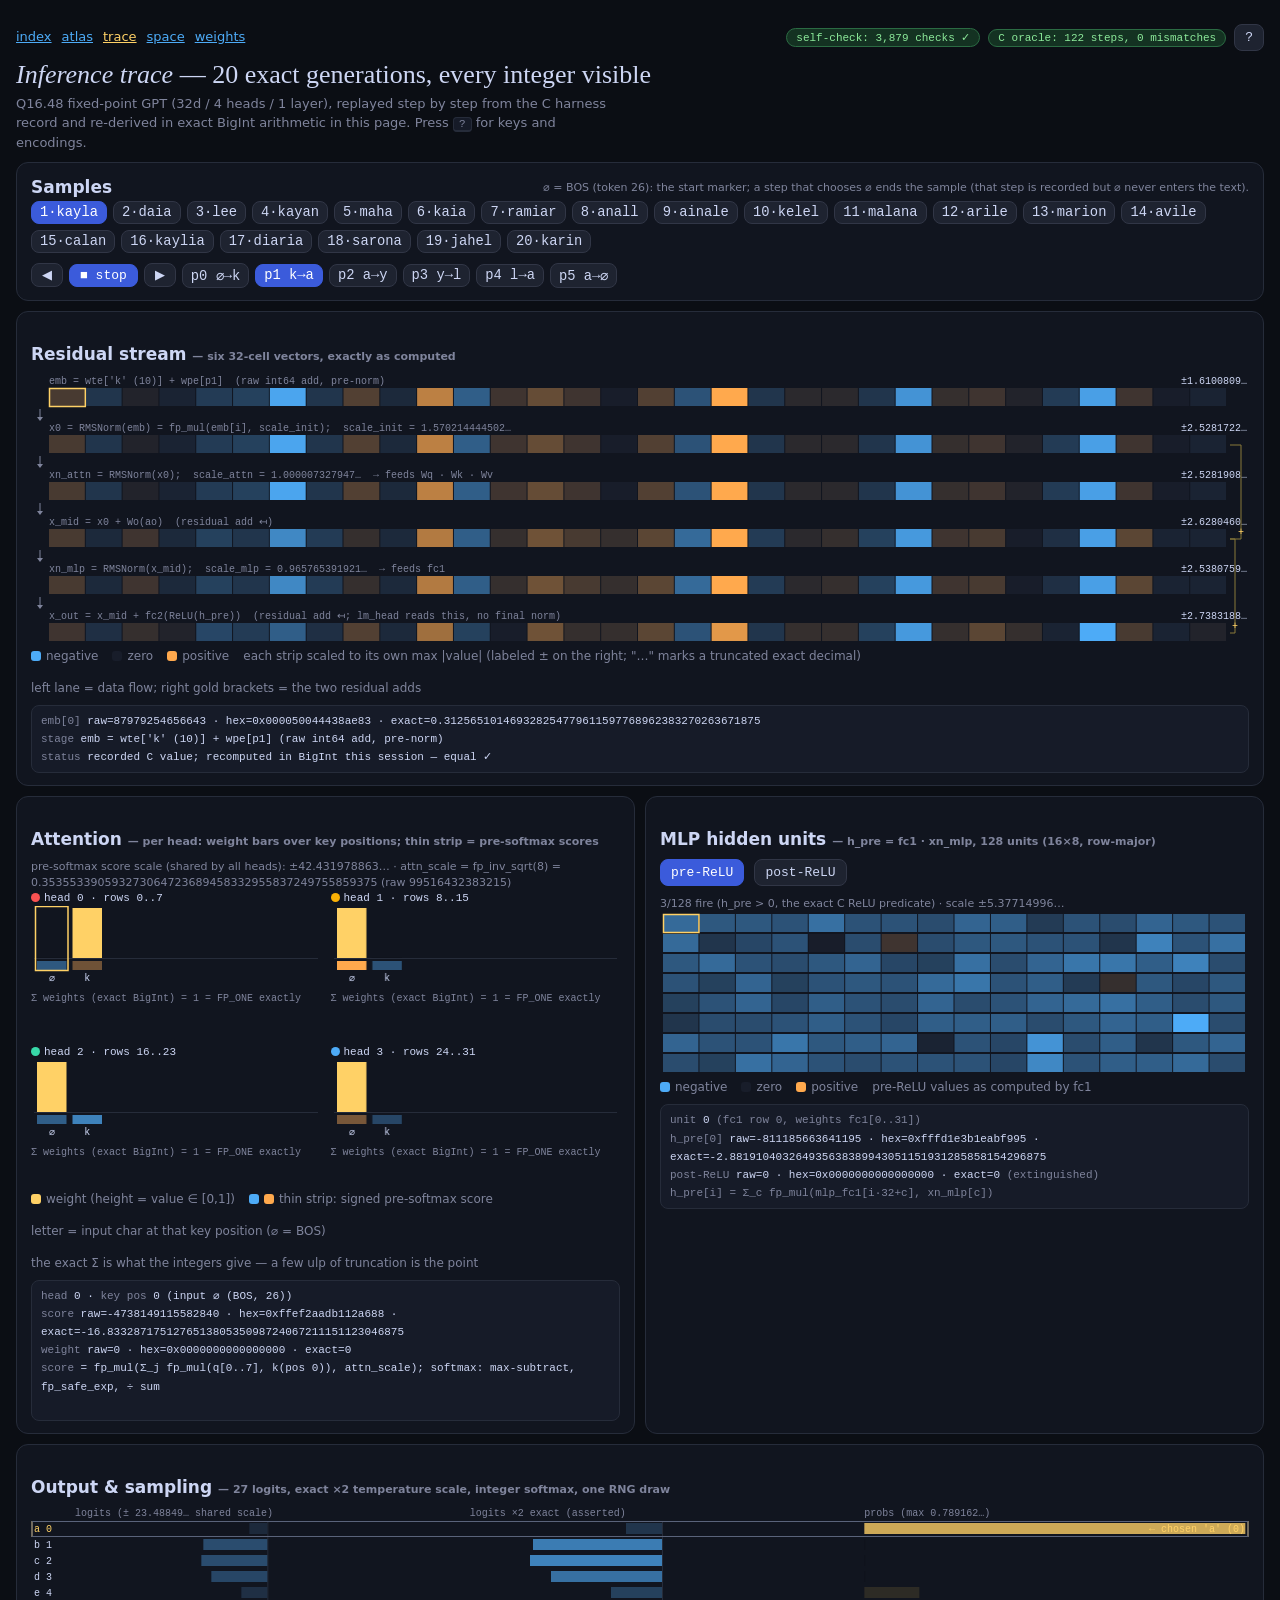
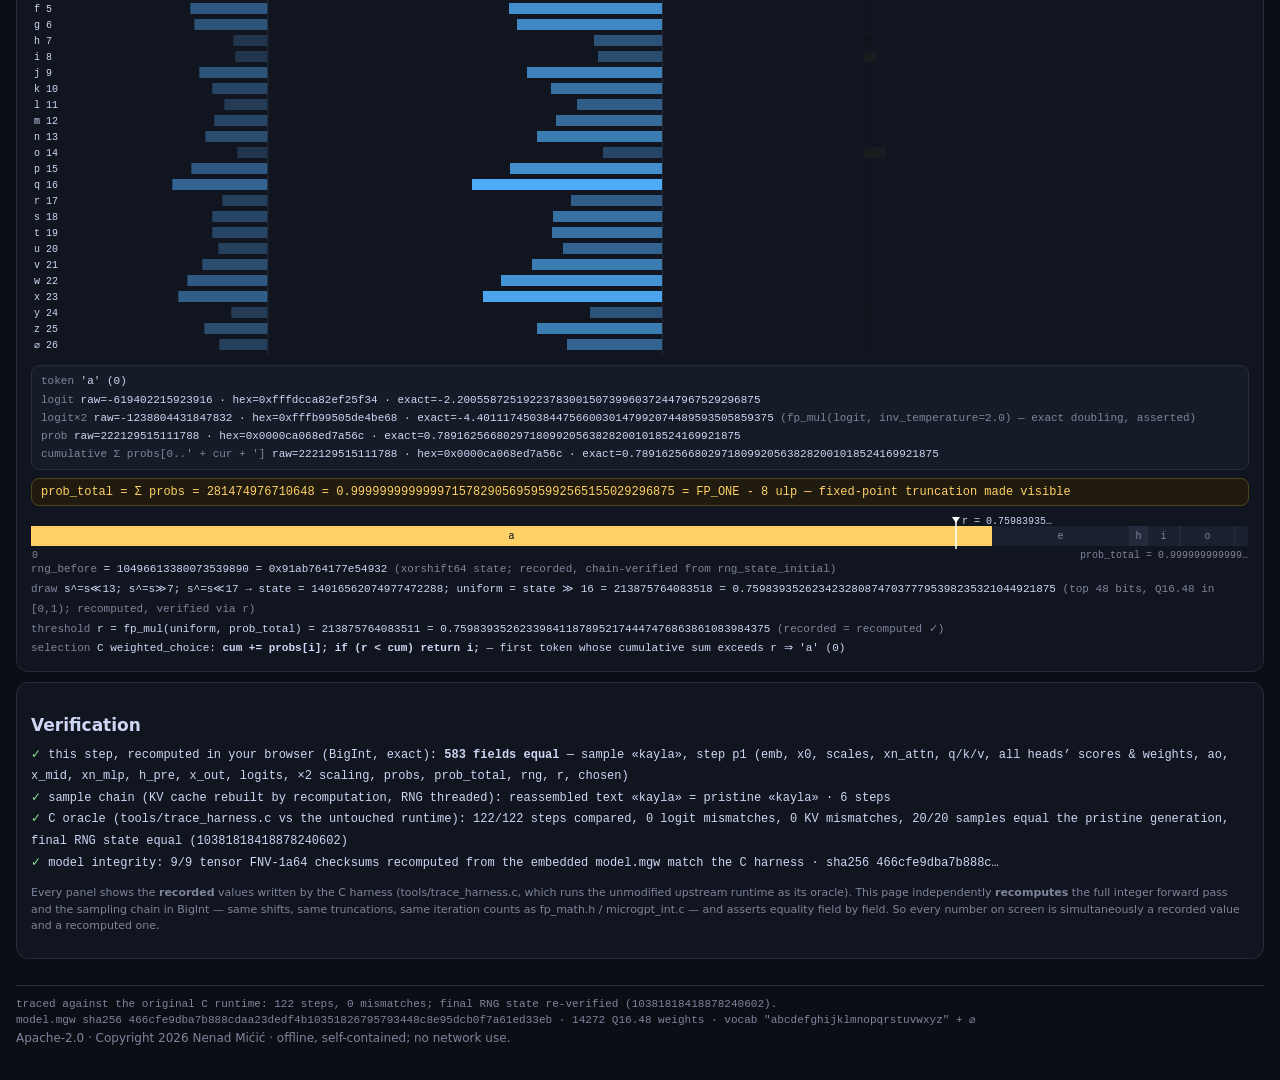
